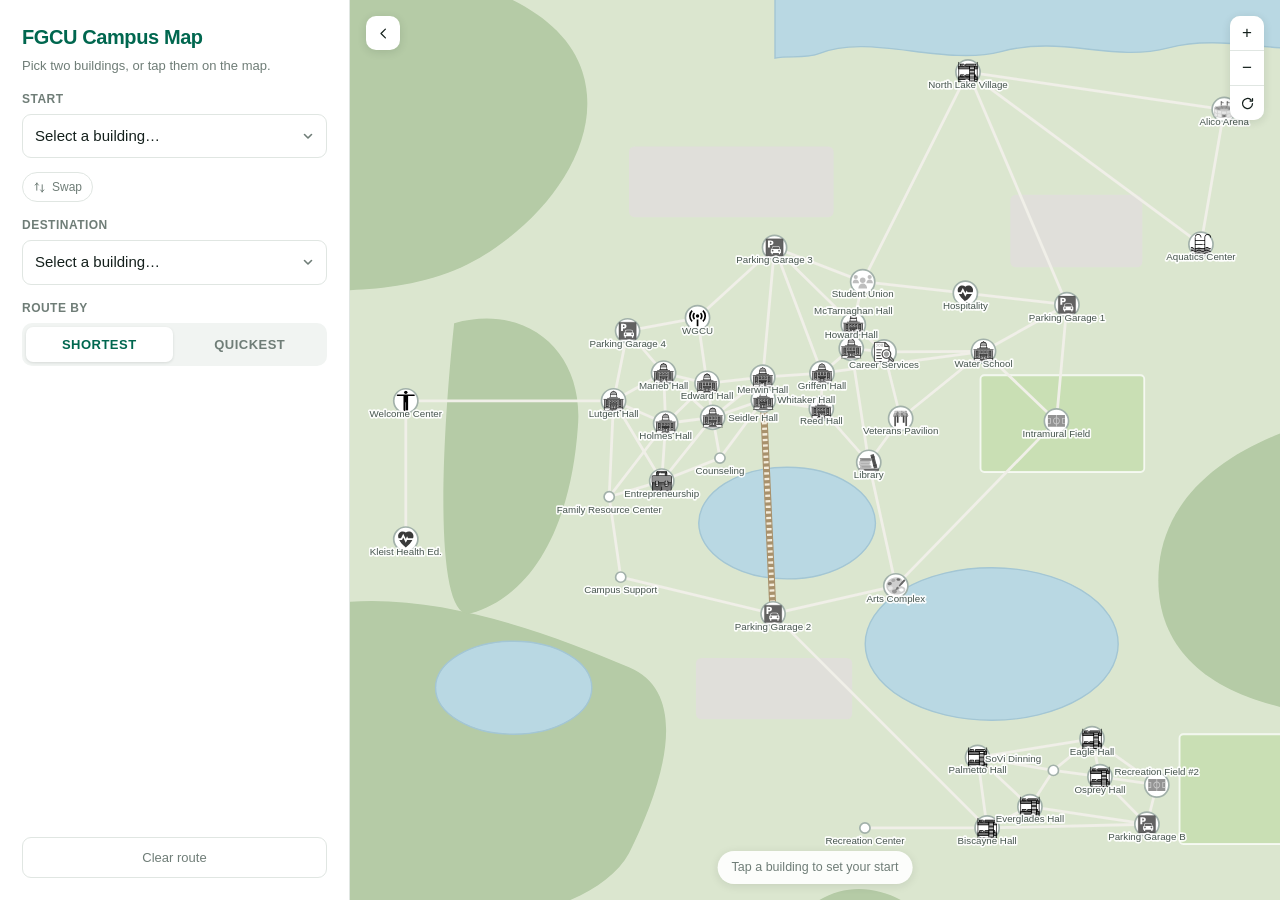
==== web/index.html @ 8bae6894 "entrepreneurship icon added" ====
<!doctype html>
<html lang="en">
  <head>
    <meta charset="utf-8" />
    <meta name="viewport" content="width=device-width, initial-scale=1" />
    <title>FGCU Campus Map</title>
    <meta name="description" content="Find the shortest or quickest walking route between buildings on the FGCU campus." />
    <link rel="stylesheet" href="styles.css" />
  </head>
  <body>
    <div class="app">
      <aside class="panel" id="panel">
        <header class="panel__head">
          <h1>FGCU Campus Map</h1>
          <p>Pick two buildings, or tap them on the map.</p>
        </header>

        <div class="field">
          <label for="start">Start</label>
          <select id="start"></select>
        </div>

        <button type="button" id="swap" class="swap" title="Swap start and destination">
          <svg viewBox="0 0 24 24" aria-hidden="true"><path d="M7 4v13M7 4 4 7.5M7 4l3 3.5M17 20V7m0 13 3-3.5M17 20l-3-3.5"/></svg>
          Swap
        </button>

        <div class="field">
          <label for="end">Destination</label>
          <select id="end"></select>
        </div>

        <div class="field">
          <span class="field__label">Route by</span>
          <div class="segmented" role="radiogroup" aria-label="Route preference">
            <label><input type="radio" name="mode" value="shortest" checked /><span>Shortest</span></label>
            <label><input type="radio" name="mode" value="quickest" /><span>Quickest</span></label>
          </div>
        </div>

        <div id="summary" class="summary" aria-live="polite"></div>

        <ol id="steps" class="steps"></ol>

        <footer class="panel__foot">
          <button type="button" id="clear" class="ghost">Clear route</button>
        </footer>
      </aside>

      <main class="map">
        <svg id="map" role="img" aria-label="Map of FGCU campus buildings and walkways">
          <defs>
            <!-- id is icon-<building id>: drawBuildings picks it up by name. -->
            <symbol id="icon-Entrepreneurship" viewBox="0 0 512 512">
              <path style="fill:#99774F;" d="M493.137,256v204.8c0,23.812-19.304,43.116-43.116,43.116H299.116c-23.812,0-43.116-19.304-43.116-43.116c0,23.812-19.304,43.116-43.116,43.116H61.979c-23.812,0-43.116-19.304-43.116-43.116V256c0-23.812,19.304-43.116,43.116-43.116h150.905C236.696,212.884,256,232.188,256,256c0-23.812,19.304-43.116,43.116-43.116h150.905C473.833,212.884,493.137,232.188,493.137,256z"/>
              <path style="fill:#7F5D3B;" d="M256,256v204.8c0,23.812-19.304,43.116-43.116,43.116H61.979c-23.812,0-43.116-19.304-43.116-43.116V256c0-23.812,19.304-43.116,43.116-43.116h150.905C236.696,212.884,256,232.188,256,256z"/>
              <path style="fill:#6B4C2F;" d="M493.137,342.232H18.863v-64.674h474.274V342.232z"/>
              <path style="fill:#7F5D3B;" d="M493.137,342.232H256v-64.674h237.137V342.232z"/>
              <path style="fill:#7F5D3B;" d="M169.768,8.084v129.347h-43.116V51.2C126.653,27.388,145.957,8.084,169.768,8.084z M342.232,8.084v129.347h43.116V51.2C385.347,27.388,366.043,8.084,342.232,8.084z"/>
              <path style="fill:#99774F;" d="M385.347,51.2H126.653c0-23.812,19.304-43.116,43.116-43.116h172.463C366.043,8.084,385.347,27.388,385.347,51.2z"/>
              <path style="fill:#B28D5B;" d="M482.358,299.116H29.642c-11.906,0-21.558-9.651-21.558-21.558V158.989c0-23.812,19.304-43.116,43.116-43.116h409.6c23.812,0,43.116,19.304,43.116,43.116v118.568C503.916,289.464,494.264,299.116,482.358,299.116z"/>
              <path style="fill:#CEA05D;" d="M175.158,266.779v107.789c0,11.906-9.651,21.558-21.558,21.558h-32.337c-11.906,0-21.558-9.651-21.558-21.558V266.779c0-5.953,4.826-10.779,10.779-10.779h53.895C170.332,256,175.158,260.826,175.158,266.779z M401.516,256h-53.895c-5.953,0-10.779,4.826-10.779,10.779v107.789c0,11.906,9.651,21.558,21.558,21.558h32.337c11.906,0,21.558-9.651,21.558-21.558V266.779C412.295,260.826,407.469,256,401.516,256z"/>
              <path style="fill:#F4C064;" d="M99.705,342.232h75.453v32.337c0,11.906-9.651,21.558-21.558,21.558h-32.337c-11.906,0-21.558-9.651-21.558-21.558V342.232z M336.842,342.232v32.337c0,11.906,9.651,21.558,21.558,21.558h32.337c11.906,0,21.558-9.651,21.558-21.558v-32.337H336.842z"/>
              <path style="fill:#FFE77C;" d="M137.432,342.232h37.726v32.337c0,11.906-9.651,21.558-21.558,21.558h-16.168V342.232z M374.568,342.232v53.895h16.168c11.906,0,21.558-9.651,21.558-21.558v-32.337H374.568z"/>
              <path d="M317.979,299.116c0,4.466-3.62,8.084-8.084,8.084H183.242v67.368c0,16.344-13.297,29.642-29.642,29.642h-32.337c-16.345,0-29.642-13.298-29.642-29.642V266.779c0-10.401,8.463-18.863,18.863-18.863h5.389c4.465,0,8.084,3.618,8.084,8.084s-3.62,8.084-8.084,8.084h-5.389c-1.485,0-2.695,1.208-2.695,2.695v67.368h40.421c4.465,0,8.084,3.618,8.084,8.084s-3.62,8.084-8.084,8.084h-40.421v24.253c0,7.43,6.044,13.474,13.474,13.474H153.6c7.43,0,13.474-6.044,13.474-13.474V266.779c0-1.486-1.209-2.695-2.695-2.695h-5.389c-4.465,0-8.084-3.618-8.084-8.084s3.62-8.084,8.084-8.084h5.389c10.401,0,18.863,8.463,18.863,18.863v24.253h126.653C314.359,291.032,317.979,294.65,317.979,299.116z M512,158.989v118.568c0,9.185-4.199,17.407-10.779,22.849V460.8c0,28.231-22.969,51.2-51.2,51.2H299.116c-18.081,0-34.003-9.422-43.116-23.612C246.887,502.578,230.965,512,212.884,512H61.979c-28.231,0-51.2-22.969-51.2-51.2V300.407C4.199,294.965,0,286.743,0,277.558V158.989c0-28.231,22.969-51.2,51.2-51.2h67.368V51.2c0-28.231,22.969-51.2,51.2-51.2h172.463c28.231,0,51.2,22.969,51.2,51.2v56.589H460.8C489.031,107.789,512,130.758,512,158.989z M135.679,43.116h66.426c4.465,0,8.084,3.618,8.084,8.084s-3.62,8.084-8.084,8.084h-24.253v48.505h156.295V59.284h-99.705c-4.465,0-8.084-3.618-8.084-8.084s3.62-8.084,8.084-8.084h141.879c-3.658-15.432-17.555-26.947-34.09-26.947H169.768C153.234,16.168,139.337,27.684,135.679,43.116z M350.316,59.284v48.505h26.947V59.284H350.316z M134.737,107.789h26.947V59.284h-26.947V107.789z M495.832,158.989c0-19.317-15.716-35.032-35.032-35.032H51.2c-19.316,0-35.032,15.715-35.032,35.032v118.568c0,7.43,6.044,13.474,13.474,13.474h43.116c4.465,0,8.084,3.618,8.084,8.084s-3.62,8.084-8.084,8.084H29.642c-0.908,0-1.808-0.041-2.695-0.121V460.8c0,19.317,15.716,35.032,35.032,35.032h150.905c19.316,0,35.032-15.715,35.032-35.032v-53.895c0-4.466,3.62-8.084,8.084-8.084c4.465,0,8.084,3.618,8.084,8.084V460.8c0,19.317,15.716,35.032,35.032,35.032h150.905c19.316,0,35.032-15.715,35.032-35.032V307.079c-0.887,0.08-1.787,0.121-2.695,0.121h-61.979v67.368c0,16.344-13.297,29.642-29.642,29.642H358.4c-16.345,0-29.642-13.298-29.642-29.642V266.779c0-10.401,8.463-18.863,18.863-18.863h5.389c4.465,0,8.084,3.618,8.084,8.084s-3.62,8.084-8.084,8.084h-5.389c-1.485,0-2.695,1.208-2.695,2.695v67.368h40.421c4.465,0,8.084,3.618,8.084,8.084s-3.62,8.084-8.084,8.084h-40.421v24.253c0,7.43,6.044,13.474,13.474,13.474h32.337c7.43,0,13.474-6.044,13.474-13.474V266.779c0-1.486-1.209-2.695-2.695-2.695h-5.389c-4.465,0-8.084-3.618-8.084-8.084s3.62-8.084,8.084-8.084h5.389c10.401,0,18.863,8.463,18.863,18.863v24.253h61.979c7.43,0,13.474-6.044,13.474-13.474V158.989z"/>
            </symbol>

            <symbol id="icon-Arts_Complex" viewBox="0 0 64 64">
              <path d="M49.6 23.6C58.4 8.5 40.3-1.3 17.3 9.2C3.2 15.7-6.6 35.7 13 52.9c13.9 12.2 49 5.3 49-8.7c0-15.5-21.7-4.8-12.4-20.6m4.9 24.6c-2.8 2.4-7.2 2.4-10 0s-2.8-4.5 0-6.9c2.8-2.4 7.2-2.4 10 0s2.7 4.5 0 6.9" fill="#f6c799"/>
              <path d="M33.2 45.1c-3.1-2.4-8-2.4-11.1 0c-3.1 2.4-3.1 6.2 0 8.6s8 2.4 11.1 0c3-2.4 3-6.3 0-8.6" fill="#2caece"/>
              <path d="M19.6 33.6c-3.4-1.6-8-.6-10.4 2.3c-2.4 2.9-1.6 6.5 1.8 8.1c3.4 1.6 8 .6 10.4-2.3c2.4-2.9 1.6-6.5-1.8-8.1" fill="#fdf516"/>
              <path d="M17 20.6c-2.9-1.6-7.2-.9-9.4 1.6c-2.3 2.5-1.7 5.8 1.2 7.3c2.9 1.6 7.2.9 9.4-1.6s1.7-5.7-1.2-7.3" fill="#f55"/>
              <path d="M28.4 10.8c-2.8-1.6-6.9-1-9.1 1.4s-1.8 5.5 1.1 7.1c2.8 1.6 6.9 1 9.1-1.4s1.7-5.6-1.1-7.1" fill="#83bf4f"/>
              <path d="M44.7 9.7c-2.2-1.8-5.9-2.2-8.5-1c-2.5 1.2-2.8 3.7-.6 5.5c2.2 1.8 5.9 2.2 8.5 1c2.5-1.3 2.7-3.7.6-5.5" fill="#9156b7"/>
              <path d="M40 42.1c-1.9 2.1-11.5 4-11.5 4s3.8-3.5 5.5-9.2c.8-2.7 4.7-2.7 6.4-1.2c1.7 1.4 1.5 4.3-.4 6.4" fill="#947151"/>
              <path d="M58.7 12.3c1-.1 2.9 1.6 3 2.5C62 19.1 44 34.5 44 34.5L41 32s13.3-19.4 17.7-19.7" fill="#666"/>
              <path fill="#ccc" d="M38.4 34.9l3 2.5l2.6-2.9l-3-2.5z"/>
            </symbol>

            <symbol id="icon-Veterans_Pavilion" viewBox="0 0 1024 1024">
              <path d="M746.666667 362.666667h85.333333v533.333333h-85.333333zM192 362.666667h85.333333v533.333333H192z" fill="#007347"/>
              <path d="M320 192h85.333333v533.333333h-85.333333zM618.666667 192h85.333333v533.333333h-85.333333z" fill="#015335"/>
              <path d="M384 362.666667c0 36.266667 27.733333 64 64 64s64-27.733333 64-64h-128zM640 362.666667c0 36.266667 27.733333 64 64 64s64-27.733333 64-64h-128zM128 362.666667c0 36.266667 27.733333 64 64 64s64-27.733333 64-64H128z" fill="#039BE5"/>
              <path d="M405.333333 213.333333l-21.333333 149.333334h128v-149.333334zM618.666667 213.333333l21.333333 149.333334h128l-42.666667-149.333334zM192 213.333333l-64 149.333334h128l42.666667-149.333334z" fill="#4FC3F7"/>
              <path d="M512 213.333333v149.333334h128l-21.333333-149.333334zM725.333333 213.333333l42.666667 149.333334h128l-64-149.333334zM298.666667 213.333333l-42.666667 149.333334h128l21.333333-149.333334z" fill="#2196F3"/>
              <path d="M512 362.666667c0 36.266667 27.733333 64 64 64s64-27.733333 64-64h-128zM768 362.666667c0 36.266667 27.733333 64 64 64s64-27.733333 64-64h-128zM256 362.666667c0 36.266667 27.733333 64 64 64s64-27.733333 64-64h-128z" fill="#1976D2"/>
              <path d="M298.666667 128h-64c-23.466667 0-42.666667 19.2-42.666667 42.666667v42.666666h106.666667V128zM405.333333 128h106.666667v85.333333h-106.666667zM618.666667 128h106.666666v85.333333h-106.666666z" fill="#81D4FA"/>
              <path d="M298.666667 128h106.666666v85.333333h-106.666666zM512 128h106.666667v85.333333h-106.666667zM789.333333 128h-64v85.333333h106.666667V170.666667c0-23.466667-19.2-42.666667-42.666667-42.666667z" fill="#64B5F6"/>
            </symbol>

            <symbol id="icon-WGCU" viewBox="0 0 24 24" fill="#000000">
              <path d="M4.929 2.929l1.414 1.414A7.975 7.975 0 0 0 4 10c0 2.21.895 4.21 2.343 5.657L4.93 17.07A9.969 9.969 0 0 1 2 10a9.969 9.969 0 0 1 2.929-7.071zm14.142 0A9.969 9.969 0 0 1 22 10a9.969 9.969 0 0 1-2.929 7.071l-1.414-1.414A7.975 7.975 0 0 0 20 10c0-2.21-.895-4.21-2.343-5.657L19.07 2.93zM7.757 5.757l1.415 1.415A3.987 3.987 0 0 0 8 10c0 1.105.448 2.105 1.172 2.828l-1.415 1.415A5.981 5.981 0 0 1 6 10c0-1.657.672-3.157 1.757-4.243zm8.486 0A5.981 5.981 0 0 1 18 10a5.981 5.981 0 0 1-1.757 4.243l-1.415-1.415A3.987 3.987 0 0 0 16 10a3.987 3.987 0 0 0-1.172-2.828l1.415-1.415zM12 12a2 2 0 1 1 0-4 2 2 0 0 1 0 4zm-1 2h2v8h-2v-8z"/>
            </symbol>

            <symbol id="icon-Career_Services" viewBox="0 0 392.598 392.598">
              <path style="fill:#FFFFFF;" d="M150.073,238.158c0-51.459,41.891-93.285,93.285-93.285c13.964,0,27.216,3.168,39.111,8.727v-49.455h-71.305c-2.844,0-5.624-1.164-7.758-3.168c-2.004-2.004-3.168-4.784-3.168-7.758V21.786H32.739c-6.012,0-10.925,4.848-10.925,10.925v327.111c0,6.012,4.848,10.925,10.925,10.925h238.933c6.012,0,10.925-4.848,10.925-10.925v-37.107c-11.895,5.56-25.083,8.727-39.111,8.727C191.964,331.442,150.073,289.552,150.073,238.158z"/>
              <polygon style="fill:#FFC10D;" points="222.089,37.236 222.089,82.295 267.147,82.295 "/>
              <path style="fill:#FFFFFF;" d="M243.422,166.594c-39.434,0-71.499,32.065-71.499,71.499s32.129,71.434,71.499,71.434s71.499-32.065,71.499-71.499S282.857,166.594,243.422,166.594z"/>
              <path style="fill:#56ACE0;" d="M243.422,287.806c-27.41,0-49.713-22.238-49.713-49.713s22.238-49.713,49.713-49.713s49.713,22.238,49.713,49.713C293.135,265.503,270.768,287.806,243.422,287.806z"/>
              <path style="fill:#194F82;" d="M57.822,166.723h90.505c6.012,0,10.925-4.848,10.925-10.925c0-6.012-4.848-10.925-10.925-10.925H57.822c-6.012,0-10.925,4.848-10.925,10.925C46.897,161.81,51.81,166.723,57.822,166.723z"/>
              <path style="fill:#194F82;" d="M57.822,222.836h66.715c6.012,0,10.925-4.848,10.925-10.925c0-6.012-4.848-10.925-10.925-10.925H57.822c-6.012,0-10.925,4.848-10.925,10.925S51.81,222.836,57.822,222.836z"/>
              <path style="fill:#194F82;" d="M57.822,278.95h66.715c6.012,0,10.925-4.849,10.925-10.925s-4.848-10.925-10.925-10.925H57.822c-6.012,0-10.925,4.849-10.925,10.925S51.81,278.95,57.822,278.95z"/>
              <path style="fill:#194F82;" d="M148.327,313.277H57.822c-6.012,0-10.925,4.848-10.925,10.925c0,6.012,4.848,10.925,10.925,10.925h90.505c6.012,0,10.925-4.848,10.925-10.925C159.188,318.125,154.339,313.277,148.327,313.277z"/>
              <path style="fill:#FFC10D;" d="M46.444,53.333h14.675v26.505c0,7.434-4.073,8.275-5.624,8.275c-3.232,0-6.335-1.875-9.374-5.495l-5.689,9.051c4.396,5.236,9.632,7.887,15.515,7.887c4.784,0,16.291-1.939,16.291-20.17V42.537H46.444V53.333z"/>
              <path style="fill:#FFC10D;" d="M171.859,69.624c0.84-0.453,7.24-2.78,7.24-12.218c0-14.998-14.158-14.998-17.455-14.998H142.38v56.501h21.657c6.788,0,17.39-1.939,17.842-15.709C182.202,73.568,174.962,70.4,171.859,69.624z M153.499,53.139h5.301c3.232,0,5.56,0.388,6.982,1.228c1.422,0.776,2.069,2.457,2.069,4.913c0,2.457-0.776,4.202-2.263,4.848c-1.487,0.776-3.814,1.164-6.788,1.164h-5.236V53.075h-0.065V53.139z M168.174,87.014c-1.552,0.905-3.943,1.293-7.111,1.293h-7.564V75.313h6.465c3.685,0,6.335,0.388,8.016,1.228c1.681,0.84,2.457,2.521,2.457,5.172C170.566,84.364,169.725,86.044,168.174,87.014z"/>
              <path style="fill:#FFC10D;" d="M107.147,41.18c-17.261,0-25.988,15.709-25.988,29.22c0,11.055,6.853,29.22,25.988,29.22c17.261,0,25.988-15.709,25.988-29.22C133.071,59.345,126.218,41.18,107.147,41.18z M121.822,70.4c0,8.727-5.624,18.166-14.675,18.166c-7.564,0-14.675-7.564-14.675-18.166h0.065c0-8.727,5.624-18.166,14.675-18.166C114.776,52.17,121.822,59.733,121.822,70.4L121.822,70.4z"/>
              <path style="fill:#FFC10D;" d="M312.659,300.671c-0.065,0-0.129,0-0.259,0c-2.521,2.78-5.172,5.495-8.145,7.952v7.758l51.911,51.911c3.168,3.168,8.792,3.168,11.96,0c3.297-3.297,3.297-8.663,0-11.96L312.659,300.671z"/>
              <path style="fill:#194F82;" d="M383.705,340.816l-58.311-58.44c7.176-13.188,11.442-28.186,11.442-44.283c0-28.121-12.606-53.398-32.388-70.465V93.156c0-2.844-1.164-5.624-3.168-7.758l-82.36-82.23C216.917,1.164,214.137,0,211.164,0H32.739C14.703,0,0.028,14.675,0.028,32.711v327.111c0,18.101,14.675,32.776,32.711,32.776h238.933c18.036,0,32.711-14.675,32.711-32.711v-12.671l36.461,36.461c12.283,12.671,32.517,10.99,42.796,0C395.535,371.846,395.535,352.646,383.705,340.816z M368.319,368.291c-3.232,3.168-8.792,3.168-11.96,0l-51.911-51.911v-7.758c2.844-2.457,5.56-5.172,8.145-7.952c0.065,0,0.129,0,0.259,0l55.661,55.661C371.551,359.564,371.551,364.929,368.319,368.291z M314.921,238.158c0,39.434-32.065,71.499-71.499,71.499s-71.499-32.065-71.499-71.499s32.129-71.499,71.499-71.499C282.857,166.594,314.921,198.659,314.921,238.158z M222.089,37.236l45.059,45.059h-45.059L222.089,37.236L222.089,37.236z M282.533,359.822c0,6.012-4.848,10.925-10.925,10.925H32.739c-6.012,0-10.925-4.848-10.925-10.925V32.711c0-6.012,4.848-10.925,10.925-10.925h167.499v71.305c0,2.844,1.164,5.624,3.168,7.758c2.004,2.004,4.784,3.168,7.758,3.168h71.305v49.455c-11.895-5.56-25.083-8.727-39.111-8.727c-51.459,0-93.285,41.891-93.285,93.285c0,51.459,41.891,93.285,93.285,93.285c13.964,0,27.216-3.168,39.111-8.727v37.236H282.533z"/>
            </symbol>

            <symbol id="icon-Welcome_Center" viewBox="0 0 256 256" fill="#000000">
              <circle cx="128" cy="22.3" r="21.1"/>
              <path d="M232.4,48.7H128H23.6c-5.1,0-9.3,4.1-9.3,9.3s4.1,9.3,9.3,9.3h75.3v7.9h0v71.4v95.2c0,7.3,5.9,13.2,13.2,13.2s13.2-5.9,13.2-13.2v-92.5c0-1.5,1.2-2.6,2.6-2.6s2.6,1.2,2.6,2.6v92.5c0,7.3,5.9,13.2,13.2,13.2s13.2-5.9,13.2-13.2v-95.2h0V69.8h0v-2.6h75.3c5.1,0,9.3-4.1,9.3-9.3S237.5,48.7,232.4,48.7z"/>
            </symbol>

            <symbol id="icon-Student_Union" viewBox="0 0 512 512">
              <circle style="fill:#f3bc33;" cx="256" cy="220.68" r="69.104"/>
              <path style="fill:#f3bc33;" d="M365.408,423.912c-1.2-66.016-49.68-119.136-109.408-119.136s-108.224,53.136-109.408,119.136H365.408z"/>
              <circle style="fill:#f3bc33;" cx="82.192" cy="140.008" r="51.92"/>
              <path style="fill:#f3bc33;" d="M164.4,292.696c-0.896-49.584-37.312-89.504-82.208-89.504S0.896,243.112,0,292.696H164.4z"/>
              <circle style="fill:#f3bc33;" cx="429.792" cy="140.008" r="51.92"/>
              <path style="fill:#f3bc33;" d="M512,292.696c-0.896-49.584-37.312-89.504-82.208-89.504s-81.296,39.92-82.208,89.504H512z"/>
            </symbol>

            <symbol id="icon-dorm" viewBox="0 0 512 512" fill="#000000" data-for="Palmetto_Hall Eagle_Hall Osprey_Hall Everglades_Hall Biscayne_Hall North_Lake_Village">
              <g transform="translate(1 1)">
                <polygon style="fill:#3276c3;" points="24.6,442.733 297.667,442.733 297.667,374.467 24.6,374.467 "/>
                <polygon style="fill:#3276c3;" points="417.133,442.733 485.4,442.733 485.4,374.467 417.133,374.467 "/>
                <path style="fill:#3276c3;" d="M297.667,323.267h-81.92c-11.093,0-20.48,9.387-20.48,20.48v10.24c0,11.093,9.387,20.48,20.48,20.48h81.92V323.267z"/>
                <path style="fill:#3276c3;" d="M430.787,323.267h-13.653v51.2h13.653c11.093,0,20.48-9.387,20.48-20.48v-10.24C451.267,332.653,441.88,323.267,430.787,323.267"/>
                <polygon style="fill:#3276c3;" points="24.6,178.2 297.667,178.2 297.667,109.933 24.6,109.933 "/>
                <polygon style="fill:#3276c3;" points="417.133,178.2 485.4,178.2 485.4,109.933 417.133,109.933 "/>
                <path style="fill:#fafaf9;" d="M140.653,109.933h-61.44c-11.093,0-20.48-9.387-20.48-20.48v-10.24c0-11.093,9.387-20.48,20.48-20.48h61.44c11.093,0,20.48,9.387,20.48,20.48v10.24C161.133,100.547,151.747,109.933,140.653,109.933"/>
                <path style="fill:#3276c3;" d="M115.053,109.933h-35.84c-11.093,0-20.48-9.387-20.48-20.48v-10.24c0-11.093,9.387-20.48,20.48-20.48h35.84c11.093,0,20.48,9.387,20.48,20.48v10.24C135.533,100.547,126.147,109.933,115.053,109.933"/>
                <path style="fill:#fafaf9;" d="M140.653,374.467h-61.44c-11.093,0-20.48-9.387-20.48-20.48v-10.24c0-11.093,9.387-20.48,20.48-20.48h61.44c11.093,0,20.48,9.387,20.48,20.48v10.24C161.133,365.08,151.747,374.467,140.653,374.467"/>
                <path style="fill:#3276c3;" d="M115.053,374.467h-35.84c-11.093,0-20.48-9.387-20.48-20.48v-10.24c0-11.093,9.387-20.48,20.48-20.48h35.84c11.093,0,20.48,9.387,20.48,20.48v10.24C135.533,365.08,126.147,374.467,115.053,374.467"/>
                <path style="fill:#fafaf9;" d="M430.787,109.933h-215.04c-11.093,0-20.48-9.387-20.48-20.48v-10.24c0-11.093,9.387-20.48,20.48-20.48h215.04c11.093,0,20.48,9.387,20.48,20.48v10.24C451.267,100.547,441.88,109.933,430.787,109.933"/>
                <path style="fill:#3276c3;" d="M405.187,109.933h-189.44c-11.093,0-20.48-9.387-20.48-20.48v-10.24c0-11.093,9.387-20.48,20.48-20.48h189.44c11.093,0,20.48,9.387,20.48,20.48v10.24C425.667,100.547,416.28,109.933,405.187,109.933"/>
                <path d="M140.653,118.467h-61.44c-16.213,0-29.013-12.8-29.013-29.013v-10.24C50.2,63,63,50.2,79.213,50.2h61.44c16.213,0,29.013,12.8,29.013,29.013v10.24C169.667,105.667,156.867,118.467,140.653,118.467z M79.213,67.267c-6.827,0-11.947,5.12-11.947,11.947v10.24c0,6.827,5.12,11.947,11.947,11.947h61.44c6.827,0,11.947-5.12,11.947-11.947v-10.24c0-6.827-5.12-11.947-11.947-11.947H79.213z"/>
                <path d="M430.787,118.467h-215.04c-16.213,0-29.013-12.8-29.013-29.013v-10.24c0-16.213,12.8-29.013,29.013-29.013h215.04C447,50.2,459.8,63,459.8,79.213v10.24C459.8,105.667,447,118.467,430.787,118.467z M215.747,67.267c-6.827,0-11.947,5.12-11.947,11.947v10.24c0,6.827,5.12,11.947,11.947,11.947h215.04c6.827,0,11.947-5.12,11.947-11.947v-10.24c0-6.827-5.12-11.947-11.947-11.947H215.747z"/>
                <path d="M502.467,511H7.533C2.413,511-1,507.587-1,502.467c0-5.12,3.413-8.533,8.533-8.533h494.933c5.12,0,8.533,3.413,8.533,8.533C511,507.587,507.587,511,502.467,511z"/>
                <path d="M24.6,511c-5.12,0-8.533-3.413-8.533-8.533V7.533C16.067,2.413,19.48-1,24.6-1s8.533,3.413,8.533,8.533v494.933C33.133,507.587,29.72,511,24.6,511z"/>
                <path d="M485.4,511c-5.12,0-8.533-3.413-8.533-8.533V7.533c0-5.12,3.413-8.533,8.533-8.533s8.533,3.413,8.533,8.533v494.933C493.933,507.587,490.52,511,485.4,511z"/>
                <path d="M140.653,383h-61.44C63,383,50.2,370.2,50.2,353.987v-10.24c0-16.213,12.8-29.013,29.013-29.013h61.44c16.213,0,29.013,12.8,29.013,29.013v10.24C169.667,370.2,156.867,383,140.653,383z M79.213,331.8c-6.827,0-11.947,5.12-11.947,11.947v10.24c0,6.827,5.12,11.947,11.947,11.947h61.44c6.827,0,11.947-5.12,11.947-11.947v-10.24c0-6.827-5.12-11.947-11.947-11.947L79.213,331.8L79.213,331.8z"/>
                <path d="M417.133,511H297.667c-5.12,0-8.533-3.413-8.533-8.533V109.933c0-5.12,3.413-8.533,8.533-8.533h119.467c5.12,0,8.533,3.413,8.533,8.533v392.533C425.667,507.587,422.253,511,417.133,511z M306.2,493.933h102.4V118.467H306.2V493.933z"/>
                <path d="M297.667,186.733H24.6c-5.12,0-8.533-3.413-8.533-8.533v-68.267c0-5.12,3.413-8.533,8.533-8.533h273.067c5.12,0,8.533,3.413,8.533,8.533V178.2C306.2,183.32,302.787,186.733,297.667,186.733z M33.133,169.667h256v-51.2h-256V169.667z"/>
                <path d="M485.4,186.733h-68.267c-5.12,0-8.533-3.413-8.533-8.533v-68.267c0-5.12,3.413-8.533,8.533-8.533H485.4c5.12,0,8.533,3.413,8.533,8.533V178.2C493.933,183.32,490.52,186.733,485.4,186.733z M425.667,169.667h51.2v-51.2h-51.2V169.667z"/>
                <path d="M297.667,383h-81.92c-16.213,0-29.013-12.8-29.013-29.013v-10.24c0-16.213,12.8-29.013,29.013-29.013h81.92c5.12,0,8.533,3.413,8.533,8.533v51.2C306.2,379.587,302.787,383,297.667,383z M215.747,331.8c-6.827,0-11.947,5.12-11.947,11.947v10.24c0,6.827,5.12,11.947,11.947,11.947h73.387V331.8L215.747,331.8L215.747,331.8z"/>
                <path d="M430.787,383h-13.653c-5.12,0-8.533-3.413-8.533-8.533v-51.2c0-5.12,3.413-8.533,8.533-8.533h13.653c16.213,0,29.013,12.8,29.013,29.013v10.24C459.8,370.2,447,383,430.787,383z M425.667,365.933h5.12c6.827,0,11.947-5.12,11.947-11.947v-10.24c0-6.827-5.12-11.947-11.947-11.947h-5.12V365.933z"/>
                <path d="M297.667,451.267H24.6c-5.12,0-8.533-3.413-8.533-8.533v-68.267c0-5.12,3.413-8.533,8.533-8.533h273.067c5.12,0,8.533,3.413,8.533,8.533v68.267C306.2,447.853,302.787,451.267,297.667,451.267z M33.133,434.2h256V383h-256V434.2z"/>
                <path d="M485.4,451.267h-68.267c-5.12,0-8.533-3.413-8.533-8.533v-68.267c0-5.12,3.413-8.533,8.533-8.533H485.4c5.12,0,8.533,3.413,8.533,8.533v68.267C493.933,447.853,490.52,451.267,485.4,451.267z M425.667,434.2h51.2V383h-51.2V434.2z"/>
                <path d="M417.133,161.133H297.667c-5.12,0-8.533-3.413-8.533-8.533c0-5.12,3.413-8.533,8.533-8.533h119.467c5.12,0,8.533,3.413,8.533,8.533C425.667,157.72,422.253,161.133,417.133,161.133z"/>
                <path d="M417.133,195.267H297.667c-5.12,0-8.533-3.413-8.533-8.533c0-5.12,3.413-8.533,8.533-8.533h119.467c5.12,0,8.533,3.413,8.533,8.533C425.667,191.853,422.253,195.267,417.133,195.267z"/>
                <path d="M417.133,229.4H297.667c-5.12,0-8.533-3.413-8.533-8.533c0-5.12,3.413-8.533,8.533-8.533h119.467c5.12,0,8.533,3.413,8.533,8.533C425.667,225.987,422.253,229.4,417.133,229.4z"/>
                <path d="M417.133,263.533H297.667c-5.12,0-8.533-3.413-8.533-8.533s3.413-8.533,8.533-8.533h119.467c5.12,0,8.533,3.413,8.533,8.533S422.253,263.533,417.133,263.533z"/>
                <path d="M417.133,297.667H297.667c-5.12,0-8.533-3.413-8.533-8.533c0-5.12,3.413-8.533,8.533-8.533h119.467c5.12,0,8.533,3.413,8.533,8.533C425.667,294.253,422.253,297.667,417.133,297.667z"/>
                <path d="M417.133,331.8H297.667c-5.12,0-8.533-3.413-8.533-8.533c0-5.12,3.413-8.533,8.533-8.533h119.467c5.12,0,8.533,3.413,8.533,8.533C425.667,328.387,422.253,331.8,417.133,331.8z"/>
                <path d="M417.133,365.933H297.667c-5.12,0-8.533-3.413-8.533-8.533s3.413-8.533,8.533-8.533h119.467c5.12,0,8.533,3.413,8.533,8.533S422.253,365.933,417.133,365.933z"/>
                <path d="M417.133,400.067H297.667c-5.12,0-8.533-3.413-8.533-8.533s3.413-8.533,8.533-8.533h119.467c5.12,0,8.533,3.413,8.533,8.533S422.253,400.067,417.133,400.067z"/>
                <path d="M417.133,434.2H297.667c-5.12,0-8.533-3.413-8.533-8.533s3.413-8.533,8.533-8.533h119.467c5.12,0,8.533,3.413,8.533,8.533S422.253,434.2,417.133,434.2z"/>
                <path d="M417.133,468.333H297.667c-5.12,0-8.533-3.413-8.533-8.533s3.413-8.533,8.533-8.533h119.467c5.12,0,8.533,3.413,8.533,8.533S422.253,468.333,417.133,468.333z"/>
              </g>
            </symbol>

            <symbol id="icon-Alico_Arena" viewBox="0 0 511.982 511.982">
              <path style="fill:#3880CE;" d="M234.648,95.999H213.32c-5.891,0-10.672-4.781-10.672-10.671s4.781-10.672,10.672-10.672h21.328c5.89,0,10.671,4.781,10.671,10.672S240.538,95.999,234.648,95.999z"/>
              <path style="fill:#3880CE;" d="M383.971,95.999h-21.328c-5.891,0-10.655-4.781-10.655-10.671s4.765-10.672,10.655-10.672h21.328c5.891,0,10.672,4.781,10.672,10.672S389.862,95.999,383.971,95.999z"/>
              <path style="fill:#5D9CEC;" d="M213.32,85.328h-31.999c-5.891,0-10.672-4.781-10.672-10.672c0-5.89,4.781-10.656,10.672-10.656h31.999c5.891,0,10.672,4.766,10.672,10.656C223.992,80.547,219.211,85.328,213.32,85.328z"/>
              <path style="fill:#5D9CEC;" d="M362.643,85.328h-31.998c-5.891,0-10.656-4.781-10.656-10.672c0-5.89,4.766-10.656,10.656-10.656h31.998c5.891,0,10.672,4.766,10.672,10.656C373.315,80.547,368.534,85.328,362.643,85.328z"/>
              <path style="fill:#E6E9ED;" d="M255.991,159.998c-135.496,0-245.337,28.64-245.337,63.998V394.64c0,35.342,109.841,63.998,245.337,63.998c135.48,0,245.32-28.656,245.32-63.998V223.996C501.311,188.637,391.471,159.998,255.991,159.998z"/>
              <path style="fill:#AC92EB;" d="M501.311,223.996c0,35.343-109.84,63.99-245.32,63.99c-135.496,0-245.337-28.647-245.337-63.99c0-35.358,109.841-63.998,245.337-63.998C391.471,159.998,501.311,188.637,501.311,223.996z"/>
              <path style="fill:#967ADC;" d="M287.973,256.964c-1.64,0-3.296-0.375-4.858-1.172c-5.234-2.688-7.312-9.109-4.625-14.359l42.671-83.294c2.672-5.234,9.109-7.312,14.344-4.625c5.249,2.688,7.327,9.109,4.64,14.359l-42.671,83.294C295.583,254.854,291.848,256.964,287.973,256.964z"/>
              <path style="fill:#967ADC;" d="M223.992,256.964c-3.875,0-7.609-2.109-9.5-5.797l-42.671-83.294c-2.688-5.25-0.609-11.671,4.641-14.359c5.234-2.688,11.672-0.609,14.344,4.625l42.671,83.294c2.687,5.25,0.609,11.672-4.625,14.359C227.289,256.589,225.633,256.964,223.992,256.964z"/>
              <path style="fill:#967ADC;" d="M351.988,268.011c-3.734,0-7.359-1.969-9.312-5.453c-2.875-5.141-1.047-11.641,4.094-14.516l116.591-65.326c5.141-2.875,11.64-1.047,14.515,4.094s1.047,11.64-4.094,14.531l-116.592,65.31C355.55,267.573,353.754,268.011,351.988,268.011z"/>
              <path style="fill:#967ADC;" d="M159.978,268.011c-1.766,0-3.562-0.438-5.203-1.359L38.184,201.34c-5.14-2.891-6.968-9.39-4.094-14.531c2.875-5.141,9.375-6.969,14.516-4.094l116.591,65.326c5.14,2.875,6.968,9.375,4.093,14.516C167.338,266.042,163.713,268.011,159.978,268.011z"/>
              <path style="fill:#A0D468;" d="M333.505,241.104c-20.828-4.156-48.343-6.453-77.514-6.453c-29.187,0-56.701,2.297-77.529,6.453c-18.53,3.719-39.812,9.969-39.812,25.547c0,15.585,21.281,21.835,39.812,25.554c20.828,4.156,48.343,6.437,77.529,6.437c29.171,0,56.686-2.28,77.514-6.437c18.53-3.719,39.811-9.969,39.811-25.554C373.315,251.073,352.035,244.823,333.505,241.104z"/>
              <path style="fill:#434A54;" d="M181.321,173.669c-5.891,0-10.672-4.765-10.672-10.656V53.329c0-5.891,4.781-10.672,10.672-10.672s10.672,4.781,10.672,10.672v109.684C191.993,168.904,187.212,173.669,181.321,173.669z"/>
              <path style="fill:#434A54;" d="M330.645,173.669c-5.891,0-10.656-4.765-10.656-10.656V53.329c0-5.891,4.766-10.672,10.656-10.672s10.671,4.781,10.671,10.672v109.684C341.316,168.904,336.536,173.669,330.645,173.669z"/>
              <rect x="223.991" y="375.861" style="fill:#3880CE;" width="63.981" height="75.53"/>
              <path style="fill:#5D9CEC;" d="M297.458,463.169c-11.124,0-20.155-4.344-20.155-9.719v-77.654c0-5.375,9.031-9.719,20.155-9.719c11.125,0,20.156,4.344,20.156,9.719v77.654C317.614,458.825,308.583,463.169,297.458,463.169z"/>
              <path style="fill:#5D9CEC;" d="M214.492,463.169c-11.125,0-20.155-4.344-20.155-9.719v-77.654c0-5.375,9.03-9.719,20.155-9.719c11.141,0,20.156,4.344,20.156,9.719v77.654C234.648,458.825,225.633,463.169,214.492,463.169z"/>
              <path style="fill:#CCD1D9;" d="M487.625,189.997c-13.25-8.172-31.921-15.438-55.483-21.578c-47.186-12.312-109.746-19.093-176.15-19.093c-66.42,0-128.98,6.781-176.167,19.093c-23.562,6.14-42.233,13.406-55.482,21.578C8.187,199.965,0,211.402,0,223.996V394.64c0,12.594,8.187,24.03,24.343,33.998c13.249,8.188,31.921,15.438,55.482,21.594c47.186,12.312,109.746,19.093,176.166,19.093c66.404,0,128.965-6.781,176.15-19.094c23.562-6.156,42.233-13.406,55.483-21.594c16.155-9.968,24.358-21.404,24.358-33.998V223.996C511.983,211.402,503.78,199.965,487.625,189.997z M415.986,432.231c-25.062,5.781-54.03,10.094-85.341,12.719v-63.217c32.623-2.156,61.107-5.844,85.341-11.031V432.231z M330.645,360.297v-64.623c31.029-2.531,59.967-6.688,85.341-12.25v65.404C389.909,354.734,360.206,358.265,330.645,360.297z M95.996,370.702c24.218,5.188,52.701,8.875,85.325,11.031v63.217c-31.312-2.625-60.279-6.938-85.325-12.719C95.996,432.231,95.996,370.702,95.996,370.702z M95.996,348.765v-65.342c25.358,5.562,54.295,9.719,85.325,12.25v64.623C145.15,357.828,117.339,353.609,95.996,348.765z M21.326,256.042c0.969,0.656,1.969,1.297,3.016,1.938c12.265,7.562,29.187,14.351,50.311,20.194v64.967c-9.187-2.812-16.655-5.718-22.687-8.499c-27.14-12.469-30.358-24.438-30.64-25.812C21.326,308.83,21.326,256.042,21.326,256.042z M202.648,297.142c17.344,0.999,35.187,1.499,53.343,1.499c18.14,0,35.982-0.5,53.326-1.499v64.341c-18.531,0.844-36.624,1.156-53.326,1.156c-19.359,0-37.093-0.406-53.343-1.125L202.648,297.142L202.648,297.142z M437.313,278.174c21.125-5.844,38.046-12.632,50.312-20.194c1.047-0.641,2.046-1.281,3.015-1.938v53.287c0,0.094-2.64,10.906-24.936,22.531c-8.312,4.344-17.891,8.093-28.391,11.343L437.313,278.174L437.313,278.174z M85.199,189.059c45.483-11.875,106.138-18.406,170.792-18.406c64.639,0,125.293,6.531,170.775,18.406c50.421,13.156,63.873,28.14,63.873,34.937c0,6.781-13.452,21.765-63.873,34.921c-28.639,7.469-63.279,12.828-101.137,15.757c-1.641-1-3.562-1.625-5.641-1.625c-2.625,0-5.016,0.938-6.875,2.5c-18.469,1.156-37.624,1.781-57.123,1.781c-19.516,0-38.671-0.625-57.139-1.781c-1.859-1.562-4.25-2.5-6.859-2.5c-2.094,0-4.016,0.625-5.656,1.625c-37.858-2.929-72.498-8.288-101.138-15.757c-50.421-13.156-63.873-28.14-63.873-34.921C21.326,217.199,34.778,202.215,85.199,189.059z M21.326,394.639v-53.218c4.156,3.125,9.125,6.25,15.062,9.344c10.719,5.594,23.5,10.499,38.265,14.687v61.187C32.873,414.263,21.326,400.921,21.326,394.639z M202.648,446.45v-63.561c16.797,0.719,34.577,1.094,53.343,1.094c18.749,0,36.529-0.375,53.326-1.094v63.561c-17.297,1-35.155,1.531-53.326,1.531C237.803,447.981,219.945,447.45,202.648,446.45z M437.313,426.638v-61.187c14.766-4.188,27.547-9.093,38.265-14.687c5.938-3.094,10.906-6.219,15.062-9.344v53.218C490.639,400.921,479.094,414.263,437.313,426.638z"/>
            </symbol>

            <!-- claimed by data-for: the building id ends in a dot. -->
            <symbol id="icon-health" viewBox="0 0 512 512" data-for="Kleist_Health_Ed. Hospitality">
              <g fill="#df0b1f" fill-rule="evenodd" transform="translate(64, 64)">
                <path d="M128,154.368 L192,282.36945 L226.517333,213.333333 L356.735892,213.332557 C326.677773,271.159881 271.765809,335.16014 192,405.333333 C112.234191,335.16014 57.3222272,271.159881 27.2641079,213.332557 L98.5180584,213.333333 L128,154.368 Z M268.8,1.42108547e-14 C332.423203,1.42108547e-14 384,51.5767968 384,115.2 C384,132.924092 380.921643,151.412754 374.764929,170.665986 L247.850667,170.666667 L224,122.963883 L192,186.944 L128,58.9638831 L72.128,170.666667 L9.23507092,170.665986 C3.07835697,151.412754 1.42108547e-14,132.924092 1.42108547e-14,115.2 C1.42108547e-14,51.5767968 51.5767968,1.42108547e-14 115.2,1.42108547e-14 C144.712861,1.42108547e-14 171.633638,11.098031 192.016682,29.348444 C212.383272,11.091061 239.296408,1.42108547e-14 268.8,1.42108547e-14 Z"/>
              </g>
            </symbol>

            <symbol id="icon-field" viewBox="0 0 1024 1024" data-for="Intramural_Field Recreation_Field_#2">
              <path d="M85.333333 213.333333h853.333334v597.333334H85.333333z" fill="#4CAF50"/>
              <path d="M490.666667 213.333333h42.666666v597.333334h-42.666666z" fill="#A5D6A7"/>
              <path d="M512 341.333333c-93.866667 0-170.666667 76.8-170.666667 170.666667s76.8 170.666667 170.666667 170.666667 170.666667-76.8 170.666667-170.666667-76.8-170.666667-170.666667-170.666667z m0 298.666667c-70.4 0-128-57.6-128-128s57.6-128 128-128 128 57.6 128 128-57.6 128-128 128zM938.666667 405.333333v-42.666666h-149.333334v298.666666h149.333334v-42.666666h-106.666667V405.333333zM85.333333 405.333333h106.666667v213.333334H85.333333v42.666666h149.333334V362.666667H85.333333z" fill="#A5D6A7"/>
            </symbol>

            <symbol id="icon-Aquatics_Center" viewBox="0 0 512.001 512.001" fill="#000000">
              <path style="fill:#47A7DD;" d="M492.93,433.734c-48.056,0-48.056-32.575-96.111-32.575s-48.056,32.575-96.111,32.575c-48.049,0-48.049-32.575-96.099-32.575c-48.047,0-48.047,32.575-96.094,32.575c-48.031,0-48.031-32.575-96.061-32.575v-68.845c48.031,0,48.031,32.575,96.061,32.575c48.047,0,48.047-32.575,96.094-32.575c48.049,0,48.049,32.575,96.099,32.575c48.056,0,48.056-32.575,96.111-32.575s48.056,32.575,96.111,32.575"/>
              <path style="fill:#47A7DD;" d="M492.93,502.577c-48.056,0-48.056-32.575-96.111-32.575s-48.056,32.575-96.111,32.575c-48.049,0-48.049-32.575-96.099-32.575c-48.047,0-48.047,32.575-96.094,32.575c-48.031,0-48.031-32.575-96.061-32.575v-68.845c48.031,0,48.031,32.575,96.061,32.575c48.047,0,48.047-32.575,96.094-32.575c48.049,0,48.049,32.575,96.099,32.575c48.056,0,48.056-32.575,96.111-32.575s48.056,32.575,96.111,32.575"/>
              <path d="M112.844,65.166c4.856,1.871,10.31-0.549,12.18-5.405c3.223-8.365,8.09-15.839,14.464-22.214c12.072-12.06,28.112-18.702,45.165-18.702c35.219,0,63.873,28.647,63.873,63.861c0,5.204,4.219,9.423,9.423,9.423c5.205,0,9.423-4.219,9.423-9.423C267.372,37.102,230.264,0,184.653,0c-22.084,0-42.853,8.6-58.487,24.219c-8.252,8.252-14.552,17.931-18.727,28.767C105.568,57.843,107.988,63.295,112.844,65.166z"/>
              <path d="M492.93,493.155c-21.134,0-31.16-6.796-42.769-14.664c-12.384-8.395-26.421-17.911-53.342-17.911s-40.959,9.516-53.342,17.911c-5.757,3.902-11.194,7.588-17.785,10.268c-4.821,1.961-7.14,7.458-5.179,12.278c1.96,4.819,7.459,7.14,12.277,5.179c8.426-3.427,14.951-7.85,21.26-12.126c11.609-7.869,21.634-14.664,42.769-14.664s31.16,6.796,42.769,14.664C451.971,502.484,466.008,512,492.93,512c5.205,0,9.423-4.219,9.423-9.423C502.352,497.374,498.134,493.155,492.93,493.155z"/>
              <path d="M300.707,493.155c-21.132,0-31.155-6.796-42.761-14.664c-12.384-8.395-26.42-17.911-53.337-17.911c-26.916,0-40.952,9.516-53.335,17.911c-11.606,7.869-21.629,14.664-42.76,14.664c-21.122,0-31.14-6.796-42.741-14.663c-12.379-8.395-26.41-17.911-53.319-17.911c-5.204,0-9.423,4.219-9.423,9.423s4.219,9.423,9.423,9.423c21.122,0,31.14,6.796,42.743,14.663c12.379,8.396,26.41,17.912,53.319,17.912c26.916,0,40.952-9.516,53.335-17.911c11.606-7.869,21.629-14.664,42.76-14.664c21.132,0,31.155,6.796,42.763,14.664c12.384,8.395,26.42,17.911,53.337,17.911c5.205,0,9.423-4.219,9.423-9.423C310.132,497.375,305.911,493.155,300.707,493.155z"/>
              <path d="M450.161,340.802c-12.384-8.395-26.421-17.911-53.342-17.911c-6.37,0-12.164,0.513-17.713,1.565c-5.112,0.97-8.47,5.902-7.5,11.014c0.97,5.113,5.899,8.468,11.014,7.5c4.377-0.832,9.022-1.235,14.199-1.235c21.134,0,31.16,6.796,42.769,14.664c12.384,8.395,26.421,17.911,53.342,17.911c5.205,0,9.423-4.219,9.423-9.423s-4.218-9.423-9.423-9.423C471.795,355.468,461.77,348.671,450.161,340.802z"/>
              <path d="M12.453,341.737c21.122,0,31.14,6.796,42.741,14.663c6.307,4.277,12.827,8.699,21.25,12.126c1.163,0.474,2.366,0.697,3.549,0.697c3.719,0,7.243-2.216,8.73-5.873c1.962-4.821-0.356-10.319-5.176-12.28c-6.587-2.681-12.022-6.366-17.775-10.268c-12.379-8.396-26.41-17.912-53.319-17.912c-5.204,0-9.423,4.219-9.423,9.423C3.032,337.517,7.249,341.737,12.453,341.737z"/>
              <path d="M426.252,0c-22.084,0-42.854,8.6-58.487,24.219c-15.627,15.625-24.231,36.395-24.231,58.487v73.851H120.781V88.988c0-5.204-4.219-9.423-9.423-9.423s-9.423,4.219-9.423,9.423v335.07c-16.751-1.271-25.841-7.409-36.163-14.409c-12.38-8.396-26.41-17.912-53.32-17.912c-5.204,0-9.423,4.219-9.423,9.423s4.219,9.423,9.423,9.423c21.122,0,31.14,6.796,42.741,14.663c12.38,8.396,26.41,17.912,53.319,17.912c26.916,0,40.952-9.516,53.335-17.911c11.606-7.869,21.629-14.664,42.76-14.664c21.132,0,31.155,6.796,42.763,14.664c12.384,8.395,26.42,17.911,53.337,17.911c26.921,0,40.959-9.516,53.342-17.911c11.609-7.869,21.634-14.664,42.769-14.664c21.134,0,31.16,6.796,42.769,14.664c12.384,8.395,26.421,17.911,53.342,17.911c5.205,0,9.423-4.219,9.423-9.423s-4.218-9.423-9.423-9.423c-21.134,0-31.16-6.796-42.769-14.664c-12.384-8.395-26.421-17.911-53.342-17.911c-14.722,0-25.587,2.848-34.439,6.801V82.706c0-17.058,6.645-33.096,18.708-45.159c12.07-12.06,28.108-18.702,45.164-18.702c35.219,0,63.873,28.647,63.873,63.861c0,5.204,4.218,9.423,9.423,9.423c5.205,0,9.423-4.219,9.423-9.423C508.97,37.102,471.863,0,426.252,0z M343.534,175.403v77.947h-17.692c-5.205,0-9.423,4.219-9.423,9.423s4.218,9.423,9.423,9.423h17.692v77.947H120.781v-77.947h173.651c5.205,0,9.423-4.219,9.423-9.423s-4.218-9.423-9.423-9.423H120.78v-77.947H343.534z M343.476,409.647c-11.609,7.869-21.634,14.664-42.769,14.664c-21.132,0-31.155-6.796-42.761-14.664c-12.384-8.395-26.42-17.911-53.337-17.911c-26.916,0-40.952,9.516-53.335,17.911c-9.094,6.165-17.239,11.655-30.493,13.751v-54.409h222.752v40.619C343.515,409.621,343.495,409.634,343.476,409.647z"/>
            </symbol>

            <!-- fill on the symbol: the glyph paths carry no fill of their own. -->
            <symbol id="icon-parking" viewBox="0 0 60.601 60.601" fill="#ffffff" data-for="Parking_Garage_1 Parking_Garage_2 Parking_Garage_3 Parking_Garage_4 Parking_Garage_B">
              <path d="m7.7855 56.032c-1.7762 0-3.2162-1.44-3.2162-3.2162v-45.03c0-1.7762 1.44-3.2162 3.2162-3.2162h45.031c1.775 0 3.215 1.44 3.215 3.2162v45.03c0 1.7762-1.44 3.2162-3.215 3.2162h-45.031z" style="fill:#0874bb;stroke-width:.60625;stroke:#212329"/>
              <path d="m43.686 42.623c-1.4462 0-2.6175-1.1738-2.6175-2.6175 0-1.4475 1.1712-2.6188 2.6175-2.6188 1.4438 0 2.6175 1.1712 2.6175 2.6188 0 1.4438-1.1738 2.6175-2.6175 2.6175zm-19.098 0c-1.445 0-2.6175-1.1738-2.6175-2.6175 0-1.4475 1.1725-2.6188 2.6175-2.6188 1.4462 0 2.6175 1.1712 2.6175 2.6188 0 1.4438-1.1712 2.6175-2.6175 2.6175zm0.30375-13.666 0.07875-0.0088c3.03-0.315 6.1138-0.475 9.1662-0.475 3.0538 0 6.1388 0.16 9.17 0.47625l0.07875 0.0087 1.7988 6.26h-22.1l1.8075-6.2612zm21.878 6.2612-2.2-7.665c-3.4212-0.4025-6.9038-0.60875-10.432-0.60875-3.53 0-7.0112 0.20625-10.432 0.60875l-2.2012 7.665c-1.32 0-2.3838 1.07-2.3838 2.39v8.9088h2.3662l-0.0012 3.805c0.57875 0.20875 1.1888 0.325 1.8412 0.325 0.64125 0 1.27-0.11 1.84-0.315v-3.8162l17.94-0.0038v3.81c0.58 0.20875 1.1888 0.325 1.8412 0.325 0.64125 0 1.2688-0.11 1.84-0.315l0.0012-3.82h2.375v-8.9038c0-1.32-1.0725-2.39-2.3938-2.39"/>
              <path d="m16.538 19.054h1.4438c1.9262 0 3.4605-0.69225 3.4605-2.8882 0-2.1367-1.5344-2.8289-3.4605-2.8289h-1.4438zm-5.5965-9.688h6.6792c6.4087 0 9.4175 2.1667 9.4175 6.8897 0 4.2427-3.0987 6.7698-8.3342 6.7698h-2.166v7.3415h-5.5965v-21.001"/>
            </symbol>

            <!-- data-for shares one drawing across lookalike halls. -->
            <symbol id="icon-academic" viewBox="0 0 511.996 511.996" data-for="Lutgert_Hall Marieb_Hall Holmes_Hall Edward_Hall Merwin_Hall Seidler_Hall Whitaker_Hall Reed_Hall Griffen_Hall Water_School Howard_Hall McTarnaghan_Hall">
              <rect x="151.996" y="168.499" style="fill:#56b99b;" width="208.003" height="16"/>
              <rect x="96" y="192.499" style="fill:#f7f7f7;" width="319.996" height="24"/>
              <path style="fill:#56b99b;" d="M176,104.503c0-44.182,35.817-80,80-80c44.183,0,80,35.817,80,80"/>
              <rect x="175.996" y="104.506" style="fill:#f7f7f7;" width="160.003" height="64.003"/>
              <rect x="24" y="216.499" style="fill:#56b99b;" width="463.996" height="216"/>
              <rect x="168" y="248.506" style="fill:#f7d405;" width="32" height="48"/>
              <rect x="240" y="248.506" style="fill:#f7d405;" width="32" height="48"/>
              <rect x="312" y="248.506" style="fill:#f7d405;" width="32" height="48"/>
              <rect x="72" y="248.506" style="fill:#1280c8;" width="48" height="112.003"/>
              <rect x="391.996" y="248.506" style="fill:#1280c8;" width="48" height="112.003"/>
              <rect x="72" y="360.498" style="fill:#f7d405;" width="48" height="40.003"/>
              <rect x="391.996" y="360.498" style="fill:#f7d405;" width="48" height="40.003"/>
              <rect x="24" y="432.498" style="fill:#f7f7f7;" width="463.996" height="64.003"/>
              <rect x="216" y="384.498" style="fill:#f7d405;" width="79.996" height="72"/>
              <rect x="168" y="328.502" style="fill:#1280c8;" width="175.996" height="32"/>
              <rect y="495.834" style="fill:#1D1D1B;" width="511.996" height="15.659"/>
              <rect y="209.619" style="fill:#1D1D1B;" width="511.996" height="15.659"/>
              <rect x="96" y="184.669" style="fill:#1D1D1B;" width="319.996" height="15.659"/>
              <rect x="216" y="128.673" style="fill:#f7d405;" width="16" height="15.659"/>
              <rect x="247.996" y="128.673" style="fill:#f7d405;" width="16" height="15.659"/>
              <rect x="280.003" y="128.673" style="fill:#f7d405;" width="16" height="15.659"/>
              <rect x="151.996" y="472.669" style="fill:#1D1D1B;" width="208.003" height="15.659"/>
              <path style="fill:#1D1D1B;" d="M207.83,304.333h-47.659v-63.659h47.659V304.333z M175.83,288.674h16.341v-32.341H175.83V288.674z"/>
              <path style="fill:#1D1D1B;" d="M279.83,304.333h-47.66v-63.659h47.659v63.659H279.83z M247.829,288.674h16.341v-32.341h-16.341V288.674z"/>
              <path style="fill:#1D1D1B;" d="M351.829,304.333H304.17v-63.659h47.659V304.333z M319.829,288.674h16.341v-32.341h-16.341V288.674z"/>
              <path style="fill:#1D1D1B;" d="M335.829,368.332h15.999v-47.659H160.171v47.659h15.999v80.341h-8.17v15.659H344v-15.659h-8.17v-80.341H335.829z M175.83,336.333h160.34v16.341H175.83V336.333z M191.83,368.332H320.17v80.341H303.83v-72h-95.66v72H191.83V368.332z M263.829,392.332h24.341v56.341h-24.341V392.332z M248.171,448.673h-24.341v-56.341h24.34v56.341H248.171z"/>
              <polygon style="fill:#1D1D1B;" points="168.001,440.332 168.001,424.673 31.829,424.673 31.829,232.502 16.17,232.502 16.17,488.503 31.829,488.503 31.829,440.332 "/>
              <polygon style="fill:#1D1D1B;" points="480.171,232.502 480.171,424.673 343.999,424.673 343.999,440.332 480.171,440.332 480.171,488.503 495.829,488.503 495.829,232.502 "/>
              <path style="fill:#1D1D1B;" d="M127.829,240.673H64.17v167.658h63.659V240.673z M112.17,256.332v96.341H79.83v-96.341H112.17L112.17,256.332z M79.83,392.673v-24.34h32.34v24.34H79.83z"/>
              <path style="fill:#1D1D1B;" d="M447.828,240.673h-63.658v167.658h63.658V240.673z M432.17,256.332v96.341h-32.34v-96.341H432.17L432.17,256.332z M399.83,392.673v-24.34h32.34v24.34H399.83z"/>
              <path style="fill:#1D1D1B;" d="M168.171,160.673H152v15.659h208v-15.659h-16.17v-56.171c0-45.789-35.227-83.485-80.001-87.462V0.503H248.17v16.538c-44.772,3.976-80,41.673-80,87.462V160.673z M256,32.333c37.15,0,67.834,28.214,71.748,64.341H184.252C188.166,60.547,218.851,32.333,256,32.333z M183.83,112.332h144.34v48.341H183.83V112.332z"/>
            </symbol>

            <symbol id="icon-Library" viewBox="0 0 512 512">
              <path style="fill:#8C5D37;" d="M0,464.442h512v-52.966H0V464.442z"/>
              <path style="fill:#ECBA16;" d="M282.483,411.477h-256l10.178-16.967c10.037-16.728,10.037-37.614,0-54.343l-10.178-16.967h256c24.373,0,44.138,19.765,44.138,44.138C326.621,391.712,306.856,411.477,282.483,411.477"/>
              <path style="fill:#ED8A19;" d="M282.483,376.166H88.276c-4.882,0-8.828-3.955-8.828-8.828c0-4.873,3.946-8.828,8.828-8.828h194.207c4.882,0,8.828,3.955,8.828,8.828C291.31,372.212,287.364,376.166,282.483,376.166"/>
              <path style="fill:#A2D672;" d="M256,323.201H0l10.178-16.967c10.037-16.728,10.037-37.614,0-54.343L0,234.925h256c24.373,0,44.138,19.765,44.138,44.138S280.373,323.201,256,323.201"/>
              <path style="fill:#88C057;" d="M256,287.891H61.793c-4.882,0-8.828-3.955-8.828-8.828s3.946-8.828,8.828-8.828H256c4.882,0,8.828,3.955,8.828,8.828S260.882,287.891,256,287.891"/>
              <path style="fill:#25B99A;" d="M282.483,234.925h-256l10.178-16.967c10.037-16.728,10.037-37.614,0-54.343l-10.178-16.967h256c24.373,0,44.138,19.765,44.138,44.138S306.856,234.925,282.483,234.925"/>
              <path style="fill:#DD342E;" d="M381.015,47.558l91.392,341.071l-85.274,22.846L295.75,70.404L381.015,47.558z"/>
              <path style="fill:#199172;" d="M282.483,199.615H88.276c-4.882,0-8.828-3.955-8.828-8.828c0-4.873,3.946-8.828,8.828-8.828h194.207c4.882,0,8.828,3.955,8.828,8.828C291.31,195.66,287.364,199.615,282.483,199.615"/>
              <path style="fill:#B12621;" d="M403.863,132.825l-85.266,22.846l-9.145-34.11l85.274-22.846L403.863,132.825z"/>
              <path style="fill:#B12621;" d="M458.696,337.468l-85.266,22.846l-9.145-34.11l85.274-22.846L458.696,337.468z"/>
              <path style="fill:#B12621;" d="M397.775,289.511c-3.893,0-7.468-2.604-8.519-6.55l-27.41-102.321c-1.262-4.714,1.536-9.551,6.241-10.814c4.705-1.271,9.551,1.536,10.805,6.241l27.418,102.329c1.253,4.705-1.536,9.551-6.241,10.805C399.303,289.414,398.535,289.511,397.775,289.511"/>
            </symbol>
          </defs>

          <g id="viewport">
          <g id="layer-terrain" aria-hidden="true">
            <rect class="ground" x="-400" y="-400" width="1800" height="1740" />

            <!-- preserve / tree canopy -->
            <path class="woods" d="M-60 640 C60 605 205 660 300 700 C365 727 340 820 300 900 C260 972 100 990 -60 990 Z" />
            <path class="woods" d="M-60-60 C80-60 222-28 250 60 C276 142 200 232 120 270 C40 306-60 292-60 292 Z" />
            <path class="woods" d="M112 330 C192 308 252 362 245 442 C238 542 200 622 130 642 C92 652 96 480 112 330 Z" />
            <path class="woods" d="M1060 430 C968 452 880 500 870 590 C860 692 942 742 1060 752 Z" />
            <path class="woods" d="M470 990 C500 930 560 928 600 955 C630 975 632 990 632 990 Z" />

            <!-- surface parking -->
            <rect class="lot" x="300" y="140" width="220" height="76" rx="6" />
            <rect class="lot" x="710" y="192" width="142" height="78" rx="6" />
            <rect class="lot" x="372" y="690" width="168" height="66" rx="6" />

            <!-- athletic fields -->
            <rect class="field" x="678" y="386" width="176" height="104" rx="4" />
            <rect class="field" x="892" y="772" width="112" height="118" rx="4" />

            <!-- water -->
            <!-- North lake: everything above North Lake Village (y60), no further
                 left than Parking Garage 3 (x457). Shore kept off the node at y48. -->
            <path class="water" d="M457,-260 L1080,-260 L1080,26 C1012,50 948,16 880,34 C818,50 768,20 700,38 C638,54 558,18 505,40 C490,46 472,42 457,45 Z" />
            <ellipse class="water" cx="690" cy="675" rx="136" ry="82" />
            <ellipse class="water" cx="470" cy="545" rx="95" ry="60" />
            <ellipse class="water" cx="176" cy="722" rx="84" ry="50" />
          </g>

            <g id="layer-paths"></g>
            <g id="layer-route"></g>
            <g id="layer-nodes"></g>
            <g id="layer-labels"></g>
            <!-- Painted last, so whatever is hovered sits above every layer. -->
            <g id="layer-hover"></g>
          </g>
        </svg>

        <button type="button" id="panel-toggle" class="panel-toggle" aria-controls="panel"
                aria-expanded="true" title="Hide panel" aria-label="Hide panel">
          <svg viewBox="0 0 24 24" aria-hidden="true"><path d="M15 5 8 12l7 7"/></svg>
        </button>

        <div class="map__controls">
          <button type="button" data-zoom="in" title="Zoom in" aria-label="Zoom in">+</button>
          <button type="button" data-zoom="out" title="Zoom out" aria-label="Zoom out">&minus;</button>
          <button type="button" data-zoom="reset" title="Reset view" aria-label="Reset view">
            <svg viewBox="0 0 24 24" aria-hidden="true"><path d="M20 12a8 8 0 1 1-2.6-5.9M20 4v4h-4"/></svg>
          </button>
        </div>

        <p class="map__hint" id="hint">Tap a building to set your start</p>
      </main>
    </div>

    <script type="module" src="app.js"></script>
  </body>
</html>
---- web/styles.css ----
:root {
  --bg: #e9eeeb;
  --panel: #ffffff;
  --ink: #14201c;
  --muted: #6f7d77;
  --line: #e0e6e2;
  --brand: #00674f;
  --brand-soft: #e2efea;
  --accent: #c8102e;
  --path: #f0efe8;
  --grass: #dbe6cf;
  --woods: #b5cba6;
  --water: #b9d8e3;
  --asphalt: #e0dfda;
  --turf: #c9dfb4;
  color-scheme: light;
}

* { box-sizing: border-box; }

html, body { height: 100%; }

body {
  margin: 0;
  font: 15px/1.5 -apple-system, BlinkMacSystemFont, "Segoe UI", Roboto, Helvetica, Arial, sans-serif;
  color: var(--ink);
  background: var(--bg);
  -webkit-font-smoothing: antialiased;
}

.app {
  display: grid;
  grid-template-columns: 350px 1fr;
  height: 100dvh;
}

/* ---------- panel ---------- */

.panel {
  display: flex;
  flex-direction: column;
  gap: 14px;
  padding: 22px;
  background: var(--panel);
  border-right: 1px solid var(--line);
  overflow-y: auto;
}

.panel__head h1 {
  margin: 0;
  font-size: 20px;
  letter-spacing: -0.02em;
  color: var(--brand);
}

.panel__head p {
  margin: 4px 0 0;
  font-size: 13px;
  color: var(--muted);
}

.field { display: flex; flex-direction: column; gap: 6px; }

.field label,
.field__label {
  font-size: 12px;
  font-weight: 600;
  letter-spacing: 0.04em;
  text-transform: uppercase;
  color: var(--muted);
}

select {
  appearance: none;
  width: 100%;
  padding: 10px 34px 10px 12px;
  font: inherit;
  color: var(--ink);
  background: #fff url("data:image/svg+xml,%3Csvg xmlns='http://www.w3.org/2000/svg' viewBox='0 0 12 12'%3E%3Cpath d='M2.5 4.5 6 8l3.5-3.5' fill='none' stroke='%236f7d77' stroke-width='1.6' stroke-linecap='round' stroke-linejoin='round'/%3E%3C/svg%3E") no-repeat right 12px center/12px;
  border: 1px solid var(--line);
  border-radius: 9px;
  cursor: pointer;
}

select:focus-visible,
button:focus-visible,
input:focus-visible + span {
  outline: 2px solid var(--brand);
  outline-offset: 2px;
}

.swap {
  align-self: flex-start;
  display: inline-flex;
  align-items: center;
  gap: 6px;
  padding: 5px 10px;
  font: inherit;
  font-size: 12px;
  color: var(--muted);
  background: none;
  border: 1px solid var(--line);
  border-radius: 999px;
  cursor: pointer;
}

.swap:hover { color: var(--brand); border-color: var(--brand); }

.swap svg {
  width: 13px;
  height: 13px;
  fill: none;
  stroke: currentColor;
  stroke-width: 1.8;
  stroke-linecap: round;
  stroke-linejoin: round;
}

.segmented {
  display: grid;
  grid-template-columns: 1fr 1fr;
  gap: 4px;
  padding: 4px;
  background: #f1f4f2;
  border-radius: 10px;
}

.segmented input { position: absolute; opacity: 0; pointer-events: none; }

.segmented span {
  display: block;
  padding: 8px;
  font-size: 13px;
  font-weight: 600;
  text-align: center;
  color: var(--muted);
  border-radius: 7px;
  cursor: pointer;
  transition: background 0.15s, color 0.15s;
}

.segmented input:checked + span {
  color: var(--brand);
  background: #fff;
  box-shadow: 0 1px 3px rgba(20, 32, 28, 0.12);
}

/* ---------- summary + steps ---------- */

.summary:empty { display: none; }

.summary {
  display: flex;
  gap: 8px;
  padding: 12px;
  background: var(--brand-soft);
  border-radius: 11px;
}

.summary--error {
  background: #fdecee;
  color: #8c1022;
  font-size: 13px;
  display: block;
}

.stat { flex: 1; }

.stat b {
  display: block;
  font-size: 17px;
  color: var(--brand);
  letter-spacing: -0.01em;
}

.stat span {
  font-size: 11px;
  font-weight: 600;
  letter-spacing: 0.04em;
  text-transform: uppercase;
  color: var(--muted);
}

.steps {
  flex: 1;
  margin: 0;
  padding: 0;
  list-style: none;
}

.steps li {
  display: grid;
  grid-template-columns: 26px 1fr;
  gap: 10px;
  padding: 9px 8px;
  border-radius: 9px;
  cursor: default;
}

.steps li:hover { background: #f4f7f5; }

.steps .pin {
  display: grid;
  place-items: center;
  width: 26px;
  height: 26px;
  font-size: 11px;
  font-weight: 700;
  color: #fff;
  background: var(--brand);
  border-radius: 50%;
}

.steps .pin svg {
  width: 13px;
  height: 13px;
  fill: none;
  stroke: #fff;
  stroke-width: 2.2;
  stroke-linecap: round;
  stroke-linejoin: round;
}

.steps li[data-role="end"] .pin { background: var(--accent); }
.steps li[data-role="start"] .pin { background: #4c5d56; }

.steps .where { font-weight: 600; }

.steps .meta {
  font-size: 12.5px;
  color: var(--muted);
}

.panel__foot { margin-top: auto; }

.ghost {
  width: 100%;
  padding: 10px;
  font: inherit;
  font-size: 13px;
  color: var(--muted);
  background: none;
  border: 1px solid var(--line);
  border-radius: 9px;
  cursor: pointer;
}

.ghost:hover { color: var(--accent); border-color: #f0c3ca; }

/* ---------- panel toggle ---------- */

.app.is-collapsed { grid-template-columns: 1fr; }
.app.is-collapsed .panel { display: none; }
.app.is-collapsed .panel-toggle svg { rotate: 180deg; }

.panel-toggle {
  position: absolute;
  top: 16px;
  left: 16px;
  display: grid;
  place-items: center;
  width: 34px;
  height: 34px;
  color: var(--ink);
  background: #fff;
  border: 0;
  border-radius: 10px;
  box-shadow: 0 2px 10px rgba(20, 32, 28, 0.12);
  cursor: pointer;
}

.panel-toggle:hover { color: var(--brand); }

.panel-toggle svg {
  width: 15px;
  height: 15px;
  fill: none;
  stroke: currentColor;
  stroke-width: 2;
  stroke-linecap: round;
  stroke-linejoin: round;
  transition: rotate 0.2s ease;
}

/* ---------- map ---------- */

.map { position: relative; overflow: hidden; background: var(--grass); }

/* ---------- terrain (bird's eye) ---------- */

/* Decoration only - without this the ground rect swallows every tap. */
#layer-terrain { pointer-events: none; }

.ground { fill: var(--grass); }
.woods { fill: var(--woods); }
.lot { fill: var(--asphalt); }

.field {
  fill: var(--turf);
  stroke: rgba(255, 255, 255, 0.75);
  stroke-width: 2;
}

.water {
  fill: var(--water);
  stroke: #a3c6d4;
  stroke-width: 1.5;
}

#map {
  display: block;
  user-select: none;
  -webkit-user-select: none;
  width: 100%;
  height: 100%;
  cursor: grab;
  touch-action: none;
}

#map.is-panning { cursor: grabbing; }

.edge {
  fill: none;
  stroke: var(--path);
  stroke-width: 3;
  stroke-linecap: round;
}

.edge--bridge {
  stroke: #a8916c;
  stroke-width: 7.5;
  stroke-linecap: butt;
}

.bridge-deck {
  fill: none;
  stroke: #f4ecdb;
  stroke-width: 5.2;
  stroke-linecap: butt;
  stroke-dasharray: 2.5 3.5;
}

.route-glow {
  fill: none;
  stroke: var(--brand);
  stroke-width: 11;
  stroke-linecap: round;
  stroke-linejoin: round;
  opacity: 0.16;
}

.route-line {
  fill: none;
  stroke: var(--brand);
  stroke-width: 4.5;
  stroke-linecap: round;
  opacity: 0;
  animation: segment 0.25s ease-out forwards;
  transition: stroke 0.12s, stroke-width 0.12s;
}

@keyframes segment { to { opacity: 1; } }

@media (prefers-reduced-motion: reduce) {
  .route-line { animation-duration: 0.01ms; animation-delay: 0ms !important; }
}

.route-line.is-highlighted { stroke: #ffb020; stroke-width: 6.5; }

.node circle {
  fill: #fff;
  stroke: #a2b1aa;
  stroke-width: 1.8;
  transition: r 0.12s ease, fill 0.12s ease, stroke 0.12s ease;
}

.node { cursor: pointer; }
.node:hover circle { r: 11; stroke: var(--brand); stroke-width: 2.4; }
.node.on-route circle { fill: var(--brand-soft); stroke: var(--brand); }
.node.is-start circle { r: 8.5; fill: var(--brand); stroke: #fff; stroke-width: 2.6; }
.node.is-end circle { r: 8.5; fill: var(--accent); stroke: #fff; stroke-width: 2.6; }

/* ---------- building icons ---------- */

.node.has-icon circle { r: 13; }
.node.has-icon:hover circle { r: 27; }
/* Only hover grows the disc: selection shows in the icon and the label. */
.node.has-icon.is-start circle,
.node.has-icon.is-end circle { r: 13; }

/* The icon carries its own palette, so state reads as colour vs greyscale
   rather than a fill swap: an inline fill on each path outranks any we set. */
.icon {
  pointer-events: none;
  transform-origin: 0 0;
  filter: grayscale(1);
  transition: transform 0.14s ease, filter 0.14s ease;
}

.node:hover .icon,
.node.on-route .icon,
.node.is-start .icon,
.node.is-end .icon { filter: none; }

/* Selected stays expanded, so the route's ends keep reading at a glance. */
.node:hover .icon,
.node.is-start .icon,
.node.is-end .icon { transform: scale(2.4); }

@media (prefers-reduced-motion: reduce) {
  .icon { transition: none; }
}

.label {
  font-size: 10.5px;
  font-weight: 500;
  fill: #46554e;
  paint-order: stroke;
  stroke: rgba(255, 255, 255, 0.9);
  stroke-width: 3.5;
  stroke-linejoin: round;
  pointer-events: none;
  text-anchor: middle;
  transition: font-size 0.14s ease, fill 0.14s ease;
}

/* Selected keeps a quiet emphasis; only hover grows it, same as the disc. */
.label.is-active { font-weight: 700; font-size: 12px; fill: var(--ink); }

.label.is-hovered { font-weight: 700; font-size: 19px; fill: var(--ink); }

@media (prefers-reduced-motion: reduce) {
  .label { transition: none; }
}

.map__controls {
  position: absolute;
  top: 16px;
  right: 16px;
  display: flex;
  flex-direction: column;
  gap: 1px;
  overflow: hidden;
  background: var(--line);
  border-radius: 10px;
  box-shadow: 0 2px 10px rgba(20, 32, 28, 0.12);
}

.map__controls button {
  display: grid;
  place-items: center;
  width: 34px;
  height: 34px;
  font: inherit;
  font-size: 17px;
  color: var(--ink);
  background: #fff;
  border: 0;
  cursor: pointer;
}

.map__controls button:hover { background: #f2f5f3; color: var(--brand); }

.map__controls svg {
  width: 15px;
  height: 15px;
  fill: none;
  stroke: currentColor;
  stroke-width: 2;
  stroke-linecap: round;
  stroke-linejoin: round;
}

.map__hint {
  position: absolute;
  bottom: 16px;
  left: 50%;
  translate: -50% 0;
  margin: 0;
  padding: 7px 14px;
  font-size: 12.5px;
  color: var(--muted);
  background: rgba(255, 255, 255, 0.92);
  border-radius: 999px;
  box-shadow: 0 2px 10px rgba(20, 32, 28, 0.1);
  transition: opacity 0.2s;
}

.map__hint:empty { opacity: 0; }

@media (max-width: 860px) {
  .app {
    grid-template-columns: 1fr;
    grid-template-rows: 48vh 1fr;
  }

  .panel {
    border-right: 0;
    border-top: 1px solid var(--line);
  }

  .map { order: -1; }

  .app.is-collapsed { grid-template-rows: 1fr; }
}
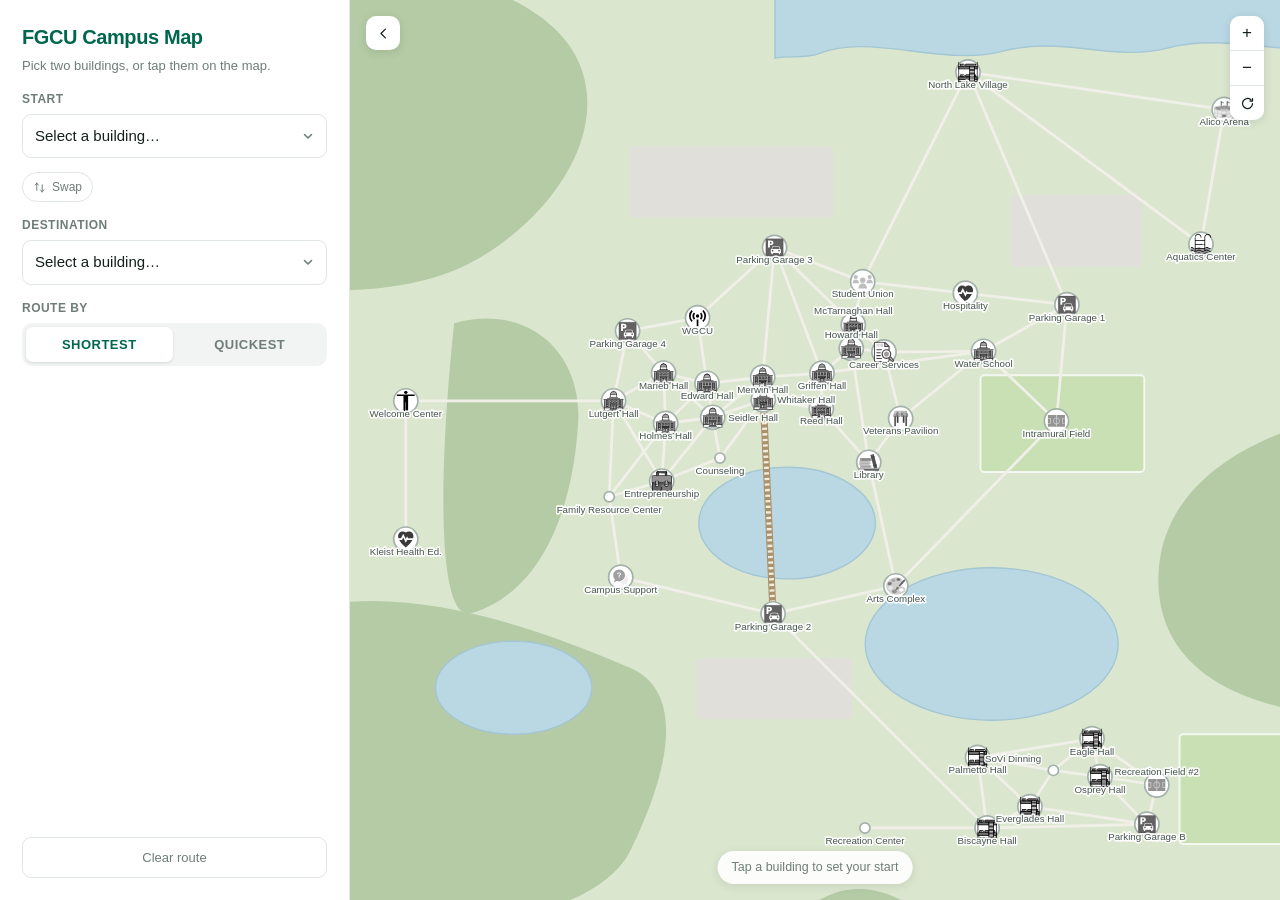
==== commit 2b523a82: "campus support icon added" ====
--- a/web/index.html
+++ b/web/index.html
@@ -51,6 +51,12 @@
         <svg id="map" role="img" aria-label="Map of FGCU campus buildings and walkways">
           <defs>
             <!-- id is icon-<building id>: drawBuildings picks it up by name. -->
+            <symbol id="icon-Campus_Support" viewBox="0 0 120 120">
+              <path fill="#FFEDDA" d="M96.9,92.2c4.8-5.4,7.5-12.8,7-20.8c-0.7-9.8-6.6-18.3-14.9-22.7c0,0.8,0,1.6,0,2.5c-0.8,18.9-16.3,34.9-35.3,36.4c-0.7,0-1.4,0.1-2.1,0.1c4.6,7.7,12.7,13.1,22,13.8c3.9,0.2,7.7-0.2,11.3-1.4c1.8-0.6,8.9,2.8,12.9,4.9c1,0.5,2.2-0.5,1.7-1.6C98,99.6,96,93.3,96.9,92.2z"/>
+              <path fill="#3DB2FF" d="M85.2,51c-0.8,17.2-14.7,31.5-31.8,32.8c-4.8,0.3-9.5-0.3-13.9-1.7c-2.3-0.8-10.9,3.5-15.9,6.1c-1.2,0.6-2.7-0.6-2.1-2c1.8-4.8,4.4-12.6,3.2-13.9c-5.9-6.7-9.2-15.7-8.6-25.6c1.2-17.2,15.6-31.2,32.8-31.9C69.3,13.8,86.1,30.6,85.2,51z"/>
+              <path fill="#FFFFFF" d="M51.4,57.3h-2.7c-0.8,0-1.5-0.7-1.5-1.5c0,0,0,0,0,0c0-1.8,0.3-3.3,0.9-4.5s1.8-2.5,3.6-3.9c1.8-1.5,2.9-2.4,3.2-2.9c0.5-0.7,0.8-1.5,0.8-2.4c0-1.2-0.5-2.2-1.4-3.1c-1-0.9-2.2-1.3-3.9-1.3c-1.6,0-2.9,0.4-3.9,1.3c-0.6,0.5-1.1,1.2-1.5,2c-0.5,1.2-1.7,1.9-3,1.8h0c-2-0.3-3.2-2.5-2.2-4.3c0.5-1,1.3-1.9,2.2-2.8c2.1-1.8,4.8-2.7,8.1-2.7c3.5,0,6.3,0.9,8.4,2.8c2.1,1.8,3.1,4,3.1,6.4c0,1.4-0.4,2.6-1.1,3.8s-2.4,2.9-4.9,4.9c-1.3,1.1-2.1,1.9-2.4,2.6c-0.2,0.5-0.4,1.2-0.4,2.2C52.8,56.7,52.2,57.3,51.4,57.3z M47.3,62.6v-0.3c0-1.6,1.3-2.9,2.9-2.9h0.3c1.6,0,2.9,1.3,2.9,2.9v0.3c0,1.6-1.3,2.9-2.9,2.9h-0.3C48.6,65.5,47.3,64.2,47.3,62.6z"/>
+            </symbol>
+
             <symbol id="icon-Entrepreneurship" viewBox="0 0 512 512">
               <path style="fill:#99774F;" d="M493.137,256v204.8c0,23.812-19.304,43.116-43.116,43.116H299.116c-23.812,0-43.116-19.304-43.116-43.116c0,23.812-19.304,43.116-43.116,43.116H61.979c-23.812,0-43.116-19.304-43.116-43.116V256c0-23.812,19.304-43.116,43.116-43.116h150.905C236.696,212.884,256,232.188,256,256c0-23.812,19.304-43.116,43.116-43.116h150.905C473.833,212.884,493.137,232.188,493.137,256z"/>
               <path style="fill:#7F5D3B;" d="M256,256v204.8c0,23.812-19.304,43.116-43.116,43.116H61.979c-23.812,0-43.116-19.304-43.116-43.116V256c0-23.812,19.304-43.116,43.116-43.116h150.905C236.696,212.884,256,232.188,256,256z"/>
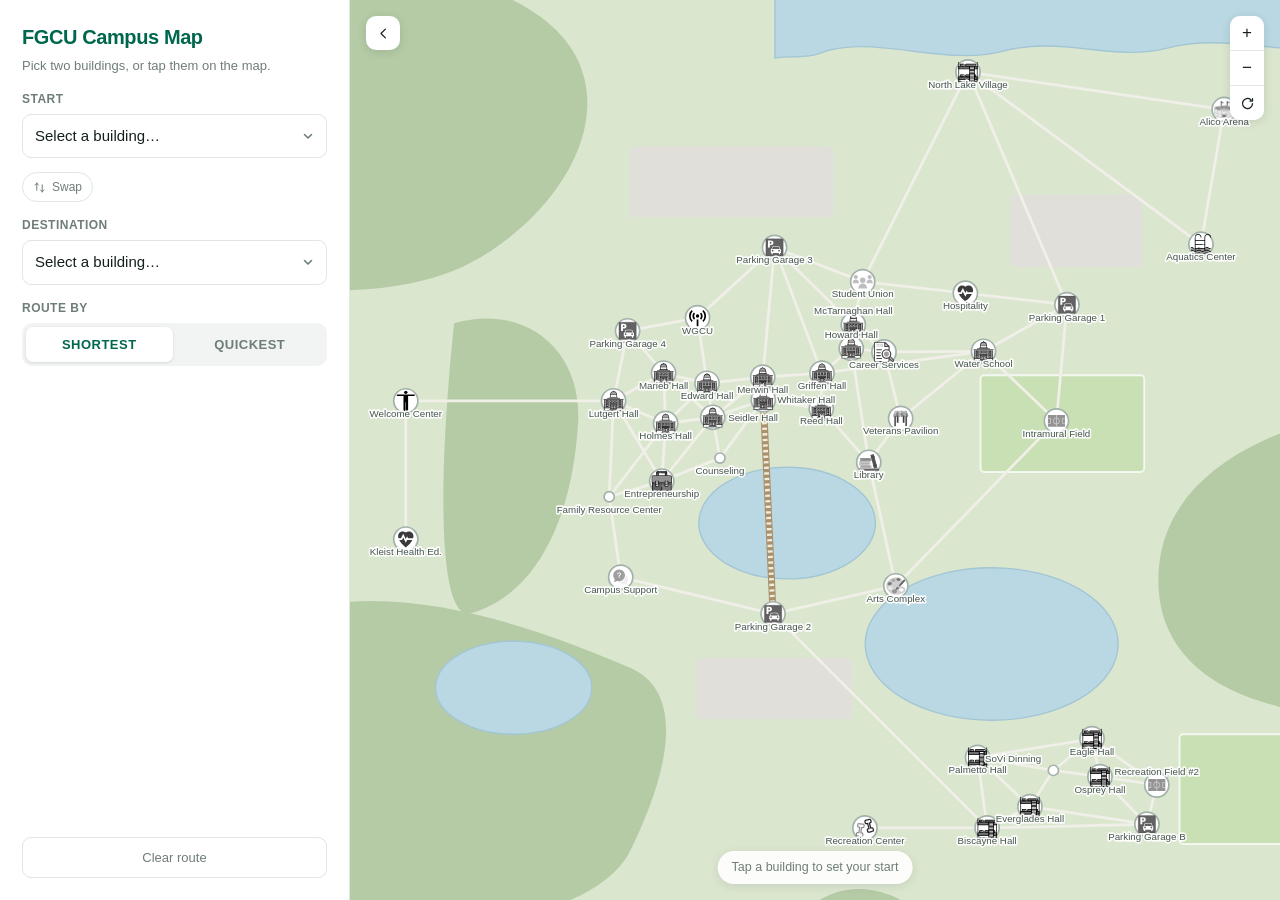
==== commit b32cbb98: "recreation center icon added" ====
--- a/web/index.html
+++ b/web/index.html
@@ -51,6 +51,12 @@
         <svg id="map" role="img" aria-label="Map of FGCU campus buildings and walkways">
           <defs>
             <!-- id is icon-<building id>: drawBuildings picks it up by name. -->
+            <symbol id="icon-Recreation_Center" viewBox="0 0 24 24">
+              <path opacity="0.5" fill="#1C274C" d="M6.04444 7.08897L6.13403 6.34434L6.04444 7.08897ZM8.98501 7.44277L8.89542 8.1874L8.98501 7.44277ZM10.6234 10.9392L11.2606 11.3348L10.6234 10.9392ZM8.04442 11.4837L8.13401 10.7391C7.72846 10.6903 7.35843 10.975 7.30169 11.3795L8.04442 11.4837ZM9.72433 11.5804L9.54252 10.8528H9.54252L9.72433 11.5804ZM10.2683 7.70258L10.6208 7.04061L10.6208 7.04061L10.2683 7.70258ZM10.9606 8.53527L10.2405 8.74502V8.74503L10.9606 8.53527ZM3.83301 7.67769L3.19585 7.28206H3.19585L3.83301 7.67769ZM4.7321 7.03647L4.55029 6.30884L4.55029 6.30884L4.7321 7.03647ZM3.49581 10.0816L2.77574 10.2914L2.77574 10.2914L3.49581 10.0816ZM5.83899 11.2183L6.58172 11.3225C6.6097 11.123 6.55624 10.9206 6.43339 10.761C6.31053 10.6013 6.1286 10.4978 5.92858 10.4737L5.83899 11.2183ZM4.18815 10.9143L4.54072 10.2524L4.54072 10.2524L4.18815 10.9143ZM6.95556 21.911L6.86597 22.6557L6.95556 21.911ZM4.01498 21.5572L4.10458 20.8126L4.01498 21.5572ZM9.44751 20.1338L10.1902 20.238L9.44751 20.1338ZM9.16699 21.3223L8.52983 20.9267L8.52983 20.9267L9.16699 21.3223ZM8.2679 21.9635L8.44971 22.6912L8.2679 21.9635ZM7.16101 17.7817L6.41828 17.6775C6.3903 17.877 6.44376 18.0794 6.56661 18.239C6.68947 18.3987 6.8714 18.5022 7.07142 18.5263L7.16101 17.7817ZM8.81185 18.0857L9.16441 17.4237L9.16441 17.4237L8.81185 18.0857ZM9.50419 18.9184L8.78412 19.1281V19.1281L9.50419 18.9184ZM2.09606 19.2493L2.83879 19.3535L2.09606 19.2493ZM2.37658 18.0608L1.73942 17.6652H1.73942L2.37658 18.0608ZM4.95558 17.5163L4.86599 18.2609C5.27154 18.3097 5.64157 18.025 5.69831 17.6205L4.95558 17.5163ZM3.27567 17.4196L3.09386 16.6919H3.09386L3.27567 17.4196ZM2.03938 20.4647L1.31931 20.6745L2.03938 20.4647ZM2.73172 21.2974L2.37916 21.9594H2.37916L2.73172 21.2974ZM5.95484 7.8336L8.89542 8.1874L9.07461 6.69814L6.13403 6.34434L5.95484 7.8336ZM10.1612 9.64652C10.1152 9.97465 10.0858 10.1807 10.0523 10.3358C10.0206 10.4829 9.99594 10.528 9.98626 10.5436L11.2606 11.3348C11.3979 11.1136 11.469 10.8817 11.5186 10.6523C11.5663 10.431 11.6037 10.1612 11.6467 9.85489L10.1612 9.64652ZM7.95483 12.2283C8.29282 12.269 8.65913 12.3132 8.97751 12.3375C9.2582 12.3589 9.62747 12.3777 9.90614 12.3081L9.54252 10.8528C9.55913 10.8486 9.53259 10.8563 9.43354 10.8569C9.34483 10.8575 9.23047 10.8524 9.0915 10.8418C8.81237 10.8205 8.48109 10.7808 8.13401 10.7391L7.95483 12.2283ZM9.98626 10.5436C9.89897 10.6842 9.7441 10.8024 9.54252 10.8528L9.90614 12.3081C10.4639 12.1687 10.9558 11.8257 11.2606 11.3348L9.98626 10.5436ZM8.89542 8.1874C9.24744 8.22976 9.47672 8.2577 9.65113 8.28999C9.82013 8.32128 9.88469 8.34802 9.91571 8.36454L10.6208 7.04061C10.3962 6.92097 10.1617 6.85902 9.92421 6.81506C9.69217 6.77209 9.40764 6.73821 9.07461 6.69814L8.89542 8.1874ZM11.6467 9.85489C11.6896 9.54863 11.7279 9.27886 11.7428 9.05336C11.7582 8.82024 11.7538 8.57646 11.6807 8.32552L10.2405 8.74503C10.2443 8.7578 10.256 8.80449 10.2461 8.95455C10.2357 9.11222 10.2072 9.31831 10.1612 9.64652L11.6467 9.85489ZM9.91571 8.36454C10.089 8.45684 10.198 8.59903 10.2405 8.74502L11.6807 8.32552C11.5184 7.76828 11.1293 7.31142 10.6208 7.04061L9.91571 8.36454ZM4.29522 8.97037C4.34125 8.64224 4.37063 8.43615 4.40411 8.28105C4.43585 8.13398 4.46049 8.08891 4.47017 8.07332L3.19585 7.28206C3.05851 7.50325 2.98739 7.73519 2.93788 7.96456C2.8901 8.18589 2.85273 8.45566 2.80976 8.76201L4.29522 8.97037ZM6.13403 6.34434C5.80093 6.30426 5.51659 6.2697 5.28055 6.25633C5.03852 6.24263 4.79676 6.24726 4.55029 6.30884L4.9139 7.7641C4.95216 7.75454 5.02405 7.74421 5.19574 7.75393C5.37342 7.76399 5.60289 7.79125 5.95484 7.8336L6.13403 6.34434ZM4.47017 8.07332C4.55746 7.93274 4.71233 7.81447 4.91391 7.7641L4.55029 6.30884C3.99257 6.4482 3.50061 6.79123 3.19585 7.28206L4.47017 8.07332ZM2.80976 8.76201C2.7668 9.06827 2.72849 9.33804 2.7136 9.56354C2.69821 9.79666 2.70264 10.0404 2.77574 10.2914L4.21588 9.87187C4.21216 9.8591 4.20044 9.8124 4.21034 9.66235C4.22075 9.50468 4.24918 9.29859 4.29522 8.97037L2.80976 8.76201ZM5.92858 10.4737C5.58147 10.432 5.25027 10.392 4.97461 10.3465C4.83734 10.3238 4.7256 10.3017 4.64036 10.2803C4.54458 10.2562 4.52298 10.2429 4.54072 10.2524L3.83559 11.5763C4.08971 11.7116 4.4546 11.781 4.73047 11.8265C5.04504 11.8784 5.41143 11.9223 5.74939 11.963L5.92858 10.4737ZM2.77574 10.2914C2.93806 10.8486 3.32713 11.3055 3.83559 11.5763L4.54072 10.2524C4.36742 10.1601 4.25841 10.0179 4.21588 9.87187L2.77574 10.2914ZM7.04516 21.1664L4.10458 20.8126L3.92539 22.3019L6.86597 22.6557L7.04516 21.1664ZM8.70478 20.0296C8.65875 20.3578 8.62937 20.5639 8.59589 20.719C8.56415 20.866 8.53951 20.9111 8.52983 20.9267L9.80415 21.7179C9.94149 21.4968 10.0126 21.2648 10.0621 21.0354C10.1099 20.8141 10.1473 20.5443 10.1902 20.238L8.70478 20.0296ZM6.86597 22.6557C7.19907 22.6957 7.48341 22.7303 7.71946 22.7437C7.96149 22.7574 8.20324 22.7527 8.44971 22.6912L8.08609 21.2359C8.04783 21.2455 7.97595 21.2558 7.80426 21.2461C7.62658 21.236 7.39712 21.2088 7.04516 21.1664L6.86597 22.6557ZM8.52983 20.9267C8.44254 21.0673 8.28767 21.1855 8.08609 21.2359L8.44971 22.6912C9.00743 22.5518 9.49939 22.2088 9.80415 21.7179L8.52983 20.9267ZM7.07142 18.5263C7.41853 18.568 7.74973 18.608 8.02539 18.6535C8.16266 18.6762 8.2744 18.6983 8.35964 18.7197C8.45542 18.7438 8.47702 18.7571 8.45928 18.7476L9.16441 17.4237C8.91029 17.2884 8.5454 17.219 8.26953 17.1735C7.95496 17.1216 7.58857 17.0777 7.25061 17.037L7.07142 18.5263ZM10.1902 20.238C10.2332 19.9317 10.2715 19.662 10.2864 19.4365C10.3018 19.2033 10.2974 18.9596 10.2243 18.7086L8.78412 19.1281C8.78784 19.1409 8.79956 19.1876 8.78966 19.3377C8.77925 19.4953 8.75082 19.7014 8.70478 20.0296L10.1902 20.238ZM8.45928 18.7476C8.63258 18.8399 8.74159 18.9821 8.78412 19.1281L10.2243 18.7086C10.0619 18.1514 9.67287 17.6945 9.16441 17.4237L8.45928 18.7476ZM2.83879 19.3535C2.88482 19.0253 2.9142 18.8193 2.94768 18.6642C2.97942 18.5171 3.00406 18.472 3.01374 18.4564L1.73942 17.6652C1.60208 17.8864 1.53096 18.1183 1.48145 18.3477C1.43367 18.569 1.3963 18.8388 1.35333 19.1451L2.83879 19.3535ZM5.04517 16.7717C4.70718 16.731 4.34087 16.6868 4.0225 16.6625C3.7418 16.6411 3.37253 16.6223 3.09386 16.6919L3.45747 18.1472C3.44087 18.1514 3.46741 18.1437 3.56646 18.1431C3.65517 18.1425 3.76953 18.1476 3.9085 18.1582C4.18763 18.1795 4.51891 18.2192 4.86599 18.2609L5.04517 16.7717ZM3.01374 18.4564C3.10103 18.3158 3.2559 18.1976 3.45747 18.1472L3.09386 16.6919C2.53614 16.8313 2.04418 17.1743 1.73942 17.6652L3.01374 18.4564ZM1.35333 19.1451C1.31037 19.4514 1.27206 19.7211 1.25717 19.9466C1.24178 20.1798 1.24621 20.4235 1.31931 20.6745L2.75945 20.255C2.75573 20.2422 2.74401 20.1955 2.75391 20.0455C2.76432 19.8878 2.79275 19.6817 2.83879 19.3535L1.35333 19.1451ZM4.10458 20.8126C3.75255 20.7702 3.52327 20.7423 3.34887 20.71C3.17987 20.6787 3.11532 20.652 3.08429 20.6355L2.37916 21.9594C2.60379 22.079 2.83833 22.141 3.07578 22.1849C3.30783 22.2279 3.59235 22.2618 3.92539 22.3019L4.10458 20.8126ZM1.31931 20.6745C1.48163 21.2317 1.8707 21.6886 2.37916 21.9594L3.08429 20.6355C2.91099 20.5432 2.80198 20.401 2.75945 20.255L1.31931 20.6745ZM5.69831 17.6205L6.58172 11.3225L5.09626 11.1142L4.21285 17.4121L5.69831 17.6205ZM7.30169 11.3795L6.41828 17.6775L7.90374 17.8858L8.78715 11.5879L7.30169 11.3795Z"/>
+              <path fill="#1C274C" d="M17.5741 16.7826L17.3868 16.0564H17.3868L17.5741 16.7826ZM20.2855 16.0833L20.4728 16.8095L20.2855 16.0833ZM21.3504 12.4759L21.9368 12.0084L21.9368 12.0084L21.3504 12.4759ZM18.8568 12.2556L18.1343 12.4567C18.2439 12.8504 18.6484 13.0839 19.0441 12.9818L18.8568 12.2556ZM20.4201 11.9589L20.5144 11.2148H20.5144L20.4201 11.9589ZM21.4545 15.6753L21.9001 16.2786H21.9001L21.4545 15.6753ZM21.9916 14.7798L22.7347 14.8814V14.8814L21.9916 14.7798ZM15.4195 16.4749L14.833 16.9424H14.833L15.4195 16.4749ZM16.3498 16.992L16.2555 17.736L16.3498 16.992ZM14.7782 14.1711L14.0351 14.0694L14.0351 14.0694L14.7782 14.1711ZM16.8233 12.7801L17.0106 13.5064C17.2056 13.4561 17.3722 13.3295 17.4728 13.155C17.5735 12.9806 17.5998 12.773 17.5458 12.579L16.8233 12.7801ZM15.3153 13.2756L14.8697 12.6723L14.8697 12.6723L15.3153 13.2756ZM16.4259 2.21736L16.6132 2.94359L16.4259 2.21736ZM13.7145 2.91672L13.5272 2.19049L13.7145 2.91672ZM19.0043 3.65038L18.2818 3.8515L19.0043 3.65038ZM18.5805 2.52507L17.994 2.99256L18.5805 2.52507ZM17.6502 2.00804L17.7445 1.26399L17.7445 1.26399L17.6502 2.00804ZM17.1767 6.21986L16.9894 5.49363C16.7944 5.54393 16.6278 5.67054 16.5272 5.84496C16.4265 6.01939 16.4002 6.22697 16.4542 6.42098L17.1767 6.21986ZM18.6847 5.72445L19.1303 6.32772L18.6847 5.72445ZM19.2218 4.82892L18.4787 4.7273V4.7273L19.2218 4.82892ZM12.2258 5.39879L11.5033 5.59991L12.2258 5.39879ZM12.6496 6.52409L13.2361 6.0566L12.6496 6.52409ZM15.1432 6.74438L15.8657 6.54326C15.7561 6.14959 15.3516 5.91609 14.9559 6.01815L15.1432 6.74438ZM13.5799 7.04112L13.6742 6.29707H13.6742L13.5799 7.04112ZM12.0084 4.22024L12.7514 4.32187L12.0084 4.22024ZM12.5455 3.32472L12.0999 2.72145L12.0999 2.72145L12.5455 3.32472ZM17.7614 17.5089L20.4728 16.8095L20.0982 15.357L17.3868 16.0564L17.7614 17.5089ZM22.4967 13.4001C22.4149 13.1062 22.3436 12.8484 22.2692 12.6391C22.1922 12.4227 22.0948 12.2066 21.9368 12.0084L20.7639 12.9434C20.7758 12.9584 20.8058 13.0009 20.8559 13.1419C20.9086 13.2899 20.9642 13.4881 21.0517 13.8023L22.4967 13.4001ZM19.0441 12.9818C19.3646 12.8992 19.6684 12.821 19.9256 12.767C20.0536 12.7401 20.1581 12.7218 20.2387 12.712C20.3298 12.7009 20.3494 12.7059 20.3258 12.7029L20.5144 11.2148C20.2314 11.179 19.8767 11.2446 19.6174 11.299C19.3201 11.3614 18.9807 11.4491 18.6695 11.5294L19.0441 12.9818ZM21.9368 12.0084C21.5853 11.5674 21.0722 11.2855 20.5144 11.2148L20.3258 12.7029C20.506 12.7258 20.6622 12.8158 20.7639 12.9434L21.9368 12.0084ZM20.4728 16.8095C20.779 16.7305 21.044 16.6626 21.2587 16.5918C21.479 16.5192 21.6981 16.4278 21.9001 16.2786L21.0089 15.072C20.9895 15.0864 20.9399 15.1175 20.7891 15.1672C20.6325 15.2189 20.4237 15.2731 20.0982 15.357L20.4728 16.8095ZM21.0517 13.8023C21.1391 14.1166 21.1939 14.315 21.2252 14.4683C21.255 14.6149 21.2505 14.6637 21.2486 14.6781L22.7347 14.8814C22.7692 14.6294 22.7406 14.393 22.695 14.1689C22.6507 13.9516 22.5785 13.6939 22.4967 13.4001L21.0517 13.8023ZM21.9001 16.2786C22.3539 15.9434 22.658 15.4425 22.7347 14.8814L21.2486 14.6781C21.2281 14.8276 21.1459 14.9709 21.0089 15.072L21.9001 16.2786ZM14.2731 15.5507C14.3549 15.8446 14.4262 16.1024 14.5007 16.3117C14.5777 16.5281 14.675 16.7442 14.833 16.9424L16.006 16.0074C15.994 15.9924 15.9641 15.9499 15.9139 15.809C15.8613 15.6609 15.8057 15.4627 15.7182 15.1485L14.2731 15.5507ZM17.3868 16.0564C17.0614 16.1403 16.8523 16.1939 16.6897 16.2246C16.5336 16.2541 16.4723 16.2515 16.4441 16.2479L16.2555 17.736C16.5041 17.7675 16.7392 17.7417 16.968 17.6985C17.1905 17.6565 17.4552 17.5879 17.7614 17.5089L17.3868 16.0564ZM14.833 16.9424C15.1845 17.3834 15.6977 17.6653 16.2555 17.736L16.4441 16.2479C16.2638 16.2251 16.1077 16.135 16.006 16.0074L14.833 16.9424ZM15.7182 15.1485C15.6307 14.8342 15.576 14.6359 15.5447 14.4825C15.5148 14.336 15.5193 14.2871 15.5213 14.2727L14.0351 14.0694C14.0007 14.3215 14.0292 14.5579 14.0749 14.782C14.1192 14.9993 14.1914 15.257 14.2731 15.5507L15.7182 15.1485ZM16.6359 12.0539C16.3247 12.1342 15.9852 12.2216 15.6953 12.3107C15.5497 12.3554 15.4048 12.404 15.2745 12.4567C15.1545 12.5052 15.0021 12.5745 14.8697 12.6723L15.7609 13.8788C15.7393 13.8948 15.7518 13.8817 15.8366 13.8474C15.9111 13.8173 16.0109 13.7829 16.1357 13.7445C16.3864 13.6675 16.6901 13.589 17.0106 13.5064L16.6359 12.0539ZM15.5213 14.2727C15.5417 14.1233 15.624 13.98 15.7609 13.8788L14.8697 12.6723C14.416 13.0074 14.1119 13.5084 14.0351 14.0694L15.5213 14.2727ZM16.2386 1.49113L13.5272 2.19049L13.9018 3.64295L16.6132 2.94359L16.2386 1.49113ZM19.7269 3.44926C19.6451 3.15541 19.5738 2.89759 19.4993 2.68829C19.4223 2.47189 19.325 2.2558 19.167 2.05758L17.994 2.99256C18.006 3.00755 18.0359 3.05008 18.0861 3.19103C18.1387 3.33905 18.1943 3.53729 18.2818 3.8515L19.7269 3.44926ZM16.6132 2.94359C16.9386 2.85965 17.1477 2.80613 17.3103 2.77543C17.4664 2.74594 17.5277 2.74852 17.5559 2.75209L17.7445 1.26399C17.4959 1.23249 17.2608 1.25826 17.032 1.30147C16.8095 1.34347 16.5448 1.41214 16.2386 1.49113L16.6132 2.94359ZM19.167 2.05758C18.8155 1.61661 18.3023 1.33469 17.7445 1.26399L17.5559 2.75209C17.7362 2.77494 17.8923 2.86498 17.994 2.99256L19.167 2.05758ZM17.3641 6.94609C17.6753 6.86583 18.0148 6.77842 18.3047 6.68935C18.4503 6.64464 18.5952 6.59596 18.7255 6.54332C18.8455 6.49482 18.9979 6.42549 19.1303 6.32772L18.2391 5.12117C18.2607 5.1052 18.2482 5.11833 18.1634 5.1526C18.0889 5.18273 17.9891 5.21714 17.8643 5.25546C17.6136 5.33247 17.3099 5.41097 16.9894 5.49363L17.3641 6.94609ZM18.2818 3.8515C18.3693 4.16578 18.424 4.36414 18.4553 4.5175C18.4852 4.66403 18.4807 4.71288 18.4787 4.7273L19.9649 4.93055C19.9993 4.67852 19.9708 4.44214 19.9251 4.21802C19.8808 4.00074 19.8086 3.74304 19.7269 3.44926L18.2818 3.8515ZM19.1303 6.32772C19.584 5.99259 19.8881 5.49164 19.9649 4.93055L18.4787 4.7273C18.4583 4.87672 18.376 5.02004 18.2391 5.12117L19.1303 6.32772ZM11.5033 5.59991C11.5851 5.89376 11.6564 6.15157 11.7308 6.36088C11.8078 6.57728 11.9052 6.79336 12.0632 6.99159L13.2361 6.0566C13.2242 6.04161 13.1942 5.99908 13.1441 5.85814C13.0914 5.71011 13.0358 5.51188 12.9483 5.19767L11.5033 5.59991ZM14.9559 6.01815C14.6354 6.10081 14.3316 6.17902 14.0744 6.23301C13.9464 6.25987 13.8419 6.27815 13.7613 6.28799C13.6702 6.29911 13.6506 6.29407 13.6742 6.29707L13.4856 7.78517C13.7686 7.82103 14.1233 7.75543 14.3826 7.70101C14.6799 7.63859 15.0193 7.55089 15.3305 7.47062L14.9559 6.01815ZM12.0632 6.99159C12.4147 7.43256 12.9278 7.71448 13.4856 7.78517L13.6742 6.29707C13.494 6.27423 13.3378 6.18419 13.2361 6.0566L12.0632 6.99159ZM12.9483 5.19767C12.8609 4.88338 12.8061 4.68503 12.7748 4.53167C12.745 4.38514 12.7495 4.33628 12.7514 4.32187L11.2653 4.11861C11.2308 4.37064 11.2594 4.60702 11.305 4.83114C11.3493 5.04843 11.4215 5.30612 11.5033 5.59991L12.9483 5.19767ZM13.5272 2.19049C13.221 2.26947 12.956 2.33743 12.7413 2.40817C12.521 2.4808 12.3019 2.5722 12.0999 2.72145L12.9911 3.92799C13.0105 3.91364 13.0601 3.8825 13.2109 3.83277C13.3675 3.78115 13.5763 3.72691 13.9018 3.64295L13.5272 2.19049ZM12.7514 4.32187C12.7719 4.17244 12.8541 4.02913 12.9911 3.92799L12.0999 2.72145C11.6461 3.05658 11.342 3.55752 11.2653 4.11861L12.7514 4.32187ZM14.4206 6.9455L16.1007 12.9813L17.5458 12.579L15.8657 6.54326L14.4206 6.9455ZM19.5794 12.0545L17.8993 6.01874L16.4542 6.42098L18.1343 12.4567L19.5794 12.0545Z"/>
+            </symbol>
+
+            <!-- st0/st1/st2 classes inlined: a <style> here would leak page-wide. -->
             <symbol id="icon-Campus_Support" viewBox="0 0 120 120">
               <path fill="#FFEDDA" d="M96.9,92.2c4.8-5.4,7.5-12.8,7-20.8c-0.7-9.8-6.6-18.3-14.9-22.7c0,0.8,0,1.6,0,2.5c-0.8,18.9-16.3,34.9-35.3,36.4c-0.7,0-1.4,0.1-2.1,0.1c4.6,7.7,12.7,13.1,22,13.8c3.9,0.2,7.7-0.2,11.3-1.4c1.8-0.6,8.9,2.8,12.9,4.9c1,0.5,2.2-0.5,1.7-1.6C98,99.6,96,93.3,96.9,92.2z"/>
               <path fill="#3DB2FF" d="M85.2,51c-0.8,17.2-14.7,31.5-31.8,32.8c-4.8,0.3-9.5-0.3-13.9-1.7c-2.3-0.8-10.9,3.5-15.9,6.1c-1.2,0.6-2.7-0.6-2.1-2c1.8-4.8,4.4-12.6,3.2-13.9c-5.9-6.7-9.2-15.7-8.6-25.6c1.2-17.2,15.6-31.2,32.8-31.9C69.3,13.8,86.1,30.6,85.2,51z"/>
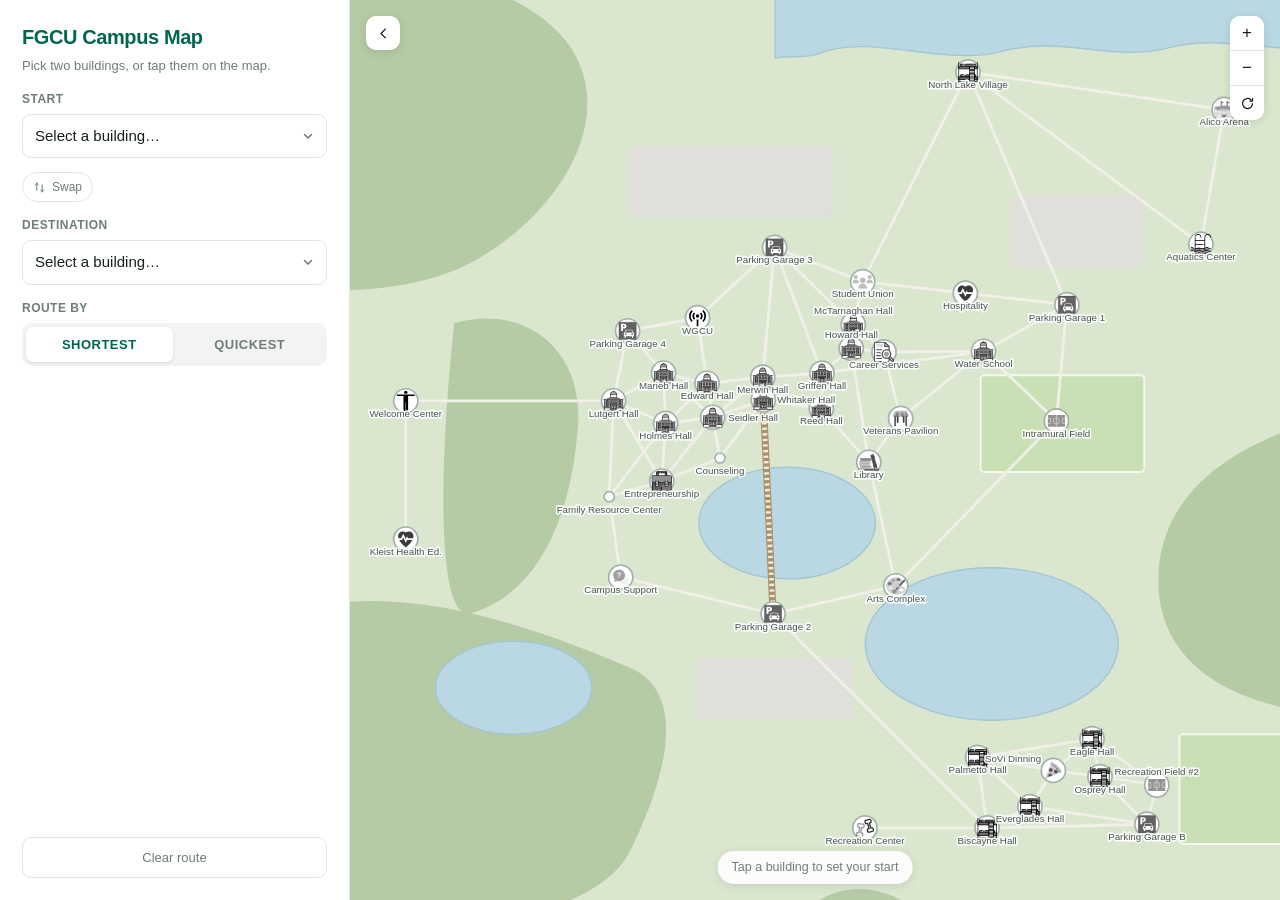
==== commit d9569aea: "sovi dining icon added" ====
--- a/web/index.html
+++ b/web/index.html
@@ -51,6 +51,149 @@
         <svg id="map" role="img" aria-label="Map of FGCU campus buildings and walkways">
           <defs>
             <!-- id is icon-<building id>: drawBuildings picks it up by name. -->
+            <symbol id="icon-SoVi_Dinning" viewBox="0 0 24 24">
+              <svg viewBox="0 0 24 24" fill="none" xmlns="http://www.w3.org/2000/svg"><g id="SVGRepo_bgCarrier" stroke-width="0"></g><g id="SVGRepo_tracerCarrier" stroke-linecap="round" stroke-linejoin="round"></g><g id="SVGRepo_iconCarrier"> 
+                <path d="M2.59947 21.5863L4.06877 20.9559L5.5925 20.4662L7.64226 19.405L8.83947 18.9923L10.5355 18.176L14.5534 16.5752L15.923 15.9041L17.1791 15.2737L19.3241 14.4438C17.3605 9.82732 13.6102 6.20848 8.99819 4.39453L8.00959 6.76627C7.86901 7.10639 7.75564 7.45558 7.67854 7.81383C7.57878 8.25825 7.43366 8.68453 7.24319 9.0972L6.61284 10.4531C6.48587 10.7298 6.37703 11.0109 6.29087 11.3012L5.73308 13.1741C5.67412 13.3736 5.6061 13.5686 5.52901 13.7591L4.50866 16.2396L3.57901 18.8744C3.51098 19.0739 3.42936 19.2689 3.33866 19.4594L2.41354 21.3958C2.35912 21.5137 2.47703 21.6407 2.59947 21.5863Z" fill="url(#paint0_linear)"></path> 
+                <path d="M11.1704 17.9175C10.921 17.337 10.5446 16.9833 10.0594 17.0831C8.91203 17.3189 8.21366 15.7725 6.93029 16.1988C6.39517 16.3756 5.40657 16.4799 4.54494 16.1308L4.49959 16.2351L3.56994 18.8698C3.50191 19.0694 3.42029 19.2644 3.32959 19.4548L2.41354 21.3958C2.35912 21.5137 2.47703 21.6406 2.59947 21.5862L4.06877 20.9559L5.5925 20.4661L7.64226 19.4049L8.83947 18.9923L10.5355 18.176L11.1704 17.9175Z" fill="url(#paint1_linear)"></path> 
+                <path d="M11.837 13.4598C12.8801 15.3327 15.143 15.6002 16.5851 15.5639L17.1701 15.2692L19.3151 14.4393C17.3605 9.82732 13.6102 6.20848 8.9982 4.39453L8.00959 6.76627C7.86901 7.10639 7.75564 7.45558 7.67855 7.81383C7.57878 8.25825 7.43366 8.68453 7.2432 9.0972L6.61285 10.4531C6.48587 10.7298 6.37704 11.0109 6.29087 11.3012L5.93262 12.5074C8.16378 13.428 10.472 11.0109 11.837 13.4598Z" fill="url(#paint2_linear)"></path> 
+                <path d="M2.59947 21.5863L4.06877 20.9559L5.5925 20.4662L7.64226 19.405L8.83947 18.9923L10.5355 18.176L14.5534 16.5752L15.923 15.9041L17.1791 15.2737L19.3241 14.4438C17.3605 9.82732 13.6102 6.20848 8.99819 4.39453L8.00959 6.76627C7.86901 7.10639 7.75564 7.45558 7.67854 7.81383C7.57878 8.25825 7.43366 8.68453 7.24319 9.0972L6.61284 10.4531C6.48587 10.7298 6.37703 11.0109 6.29087 11.3012L5.73308 13.1741C5.67412 13.3736 5.6061 13.5686 5.52901 13.7591L4.50866 16.2396L3.57901 18.8744C3.51098 19.0739 3.42936 19.2689 3.33866 19.4594L2.41354 21.3958C2.35912 21.5137 2.47703 21.6407 2.59947 21.5863Z" fill="url(#paint3_linear)"></path> 
+                <path d="M8.99823 4.39453L8.00962 6.76628C7.86904 7.10639 7.75567 7.45558 7.67857 7.81383C7.58788 8.22197 7.45636 8.61651 7.28857 8.9929C8.99369 8.57569 11.3518 7.07918 12.3586 8.90221C13.8642 11.6277 16.1588 10.5166 16.9025 12.3895C17.6462 14.2624 19.3242 14.4393 19.3242 14.4393C17.3606 9.82732 13.6102 6.20848 8.99823 4.39453Z" fill="url(#paint4_linear)"></path> 
+                <path d="M17.8414 14.6704C17.5647 14.625 15.2837 15.9628 14.8257 16.058C14.3676 16.1533 12.3133 17.4094 11.5152 17.5047C10.7171 17.5999 8.85322 18.6928 8.26822 18.788C7.68322 18.8833 5.60171 20.2664 4.73554 20.3798C4.10973 20.4614 3.24357 21.2278 2.43182 21.3502L2.40915 21.3956C2.35473 21.5135 2.47264 21.6405 2.59508 21.5861L4.06438 20.9557L5.59264 20.4659L7.6424 19.4048L8.83961 18.9921L10.5357 18.1758L14.5536 16.575L15.9231 15.9039L17.1793 15.2735L19.3243 14.4436C19.2789 14.3393 19.2336 14.2396 19.1882 14.1353C18.6985 14.3801 18.0182 14.6976 17.8414 14.6704Z" fill="url(#paint5_linear)"></path> 
+                <path d="M19.3153 14.4438C18.5172 9.99511 13.6104 6.20848 8.99843 4.39453L8.8125 4.83442C10.0505 4.86616 11.4926 6.43976 11.996 7.25604C12.5311 8.12674 14.6761 8.18116 14.989 9.46453C15.2974 10.7434 17.1068 10.7978 17.4923 11.9587C17.8324 12.9881 18.7484 13.7273 18.7167 14.6751L19.3153 14.4438Z" fill="url(#paint6_radial)"></path> 
+                <path d="M8.78968 4.89307L8.00968 6.76597C7.8691 7.10609 7.75573 7.45528 7.67864 7.81353C7.57887 8.25795 7.43375 8.68423 7.24329 9.0969L6.61294 10.4528C6.48596 10.7295 6.37713 11.0106 6.29096 11.3009L5.73317 13.1738C5.67422 13.3733 5.6062 13.5683 5.5291 13.7588L4.50875 16.2393L3.7605 18.339C4.63573 18.1621 5.53817 16.0579 6.51317 15.5228C7.81015 14.8063 5.97352 11.4369 8.04143 9.30097C9.8962 7.38272 10.0957 4.91121 8.78968 4.89307Z" fill="url(#paint7_linear)"></path> 
+                  <g opacity="0.75"> 
+                    <path opacity="0.75" d="M14.0546 9.9815C14.041 9.99964 14.0365 10.0223 14.041 10.045C14.0455 10.0677 14.0637 10.0858 14.0864 10.0949L14.4809 10.2627C14.49 10.2672 14.5036 10.2672 14.5172 10.2672C14.5262 10.2672 14.5353 10.2627 14.5444 10.2581C14.5625 10.2491 14.5807 10.2309 14.5852 10.2082L14.685 9.75476C14.6895 9.72755 14.6804 9.70488 14.6623 9.68674C14.6441 9.6686 14.6169 9.65953 14.5943 9.6686C14.2315 9.75022 14.2179 9.75929 14.0546 9.9815Z" fill="#FFBC47"></path> 
+                    <path opacity="0.75" d="M11.9778 11.9224C11.9597 11.9179 11.937 11.8998 11.9144 11.8862C11.8599 11.8499 11.7965 11.8091 11.7239 11.8272C11.6785 11.8363 11.6377 11.868 11.606 11.9224C11.4926 12.1129 11.6513 12.2444 11.742 12.3215L11.7783 12.3533C11.8101 12.3805 11.8418 12.4031 11.8735 12.4213L11.9098 12.4439C11.9234 12.453 11.9416 12.4576 11.9597 12.4576C11.9733 12.4576 11.9869 12.453 12.0005 12.4439C12.0096 12.4349 12.0232 12.4303 12.0323 12.4258C12.0549 12.4122 12.0821 12.3941 12.1003 12.3623C12.1502 12.2671 12.1955 12.1628 12.1547 12.0676C12.1275 11.9995 12.0685 11.9542 11.9778 11.9224Z" fill="#FFBC47"></path> 
+                    <path opacity="0.75" d="M9.5788 6.5395C9.67857 6.55764 9.78741 6.58031 9.89624 6.57124C9.91892 6.57124 9.93706 6.56671 9.95973 6.56217C10.0368 6.54857 10.0867 6.48508 10.1366 6.42613C10.1547 6.40345 10.1729 6.38078 10.1955 6.36264C10.2092 6.34903 10.2182 6.32636 10.2182 6.30369C10.2182 6.28101 10.2092 6.26287 10.191 6.24927C10.064 6.14043 9.91892 6.17217 9.80555 6.19938C9.6559 6.23566 9.58787 6.24473 9.51985 6.10869C9.50625 6.08148 9.48357 6.06787 9.44729 6.06787C9.41555 6.07241 9.39287 6.09508 9.38381 6.12229C9.34753 6.2538 9.35206 6.34903 9.39741 6.42159C9.42462 6.48508 9.48811 6.52136 9.5788 6.5395Z" fill="#FFBC47"></path> 
+                    <path opacity="0.75" d="M12.286 16.2939C12.2815 16.3211 12.2906 16.3438 12.3133 16.3619C12.4221 16.4526 12.4947 16.498 12.5627 16.4934C12.6715 16.4844 12.7758 16.3619 12.989 16.117C13.0116 16.0898 13.0116 16.0535 12.9935 16.0218C12.9753 15.9946 12.9345 15.981 12.9028 15.9946L12.3314 16.2304C12.3087 16.2485 12.2906 16.2667 12.286 16.2939Z" fill="#FFBC47"></path> 
+                    <path opacity="0.75" d="M9.13454 7.07896C9.12547 7.07896 9.11187 7.07896 9.09373 7.07442C9.06198 7.06989 9.03024 7.08803 9.01663 7.11524L8.9985 7.14698C8.93501 7.28303 8.84431 7.46443 9.06198 7.60954C9.08919 7.62768 9.13001 7.63222 9.17082 7.63222C9.21164 7.62768 9.25245 7.61408 9.27512 7.58687C9.4021 7.41908 9.37943 7.24222 9.2071 7.10163C9.17989 7.07896 9.15722 7.07896 9.13454 7.07896Z" fill="#FFBC47"></path> 
+                    <path opacity="0.75" d="M11.2295 13.5596C11.2431 13.5687 11.2612 13.5732 11.2794 13.5732C11.2884 13.5732 11.2975 13.5687 11.3111 13.5642C11.3338 13.5505 11.3519 13.5233 11.3519 13.4961L11.3428 12.9701C11.3428 12.9383 11.3247 12.9157 11.2975 12.9021C11.2703 12.8885 11.2385 12.8975 11.2159 12.9157C11.0526 13.0653 10.971 13.156 10.9755 13.2648C10.9801 13.3692 11.0662 13.4417 11.2295 13.5596Z" fill="#FFBC47"></path> 
+                    <path opacity="0.75" d="M10.6807 7.14276L10.7396 7.24252C10.717 7.25613 10.6943 7.26973 10.6807 7.29694C10.6535 7.33776 10.658 7.38311 10.658 7.41939C10.658 7.42846 10.658 7.44206 10.658 7.45113C10.658 7.4738 10.6671 7.50101 10.6852 7.51462C10.6988 7.52822 10.7215 7.53276 10.7396 7.53276C10.7442 7.53276 10.7487 7.53276 10.7532 7.53276L10.8938 7.49648C10.912 7.49194 10.9301 7.47834 10.9392 7.4602C10.9482 7.44206 10.9528 7.42392 10.9482 7.40125L10.9301 7.32415C11.048 7.28787 11.0979 7.18811 11.1387 7.11101C11.175 7.03845 11.1976 6.99311 11.2475 6.97497C11.2702 6.9659 11.2883 6.94776 11.2929 6.92508C11.302 6.90241 11.2929 6.8752 11.2793 6.85706L11.2294 6.78904C11.2067 6.75729 11.1614 6.74822 11.1296 6.7709L10.7079 7.03392C10.6671 7.06113 10.658 7.10648 10.6807 7.14276Z" fill="#FFBC47"></path> 
+                    <path opacity="0.75" d="M5.46569 16.3392L5.4793 16.2938C5.48837 16.2621 5.47476 16.2258 5.44302 16.2077C5.41581 16.1895 5.375 16.1941 5.35232 16.2213L5.00314 16.5705C5.00314 16.5705 5.00314 16.5705 4.9986 16.5705C4.95325 16.5523 4.91244 16.5342 4.85348 16.5387C4.79907 16.5432 4.75825 16.575 4.72197 16.6022C4.70837 16.6113 4.6993 16.6203 4.68569 16.6249C4.64941 16.6475 4.64034 16.6929 4.65848 16.7246L4.70383 16.8017C4.71744 16.8289 4.74465 16.8426 4.77639 16.838C4.78546 16.838 4.79453 16.8335 4.8036 16.8289L5.01221 16.7292C5.01221 16.7292 5.01221 16.7292 5.01674 16.7292C5.03035 16.7292 5.04395 16.7292 5.05755 16.7201C5.09383 16.7246 5.12104 16.7292 5.15279 16.7246C5.36593 16.7156 5.42488 16.4934 5.46569 16.3392Z" fill="#FFBC47"></path> 
+                    <path opacity="0.75" d="M5.06215 19.0875L5.4975 19.1056C5.50203 19.1056 5.50203 19.1056 5.50657 19.1056C5.53378 19.1056 5.56099 19.0875 5.57006 19.0603C5.58366 19.0331 5.57459 18.9968 5.55192 18.9741C5.29796 18.7383 5.25261 18.7202 5.01227 18.9605C4.98959 18.9832 4.98506 19.015 4.99413 19.0422C5.00773 19.0648 5.03494 19.0875 5.06215 19.0875Z" fill="#FFBC47"></path> 
+                    <path opacity="0.75" d="M14.93 10.1402C14.9118 10.1356 14.862 10.1266 14.8257 10.1628C14.7803 10.2037 14.7531 10.2626 14.7259 10.3261C14.7123 10.3533 14.6987 10.3805 14.6851 10.4123C14.6715 10.4349 14.676 10.4621 14.6851 10.4848C14.6942 10.5075 14.7214 10.5211 14.7486 10.5211C14.7849 10.5211 14.8166 10.5256 14.8484 10.5302C14.8937 10.5347 14.9391 10.5392 14.9799 10.5347C15.0025 10.5347 15.0252 10.5302 15.0434 10.5211C15.0615 10.5166 15.0842 10.4984 15.1023 10.4621C15.1204 10.4123 15.1295 10.3034 15.0978 10.2399C15.0615 10.181 14.9753 10.1492 14.93 10.1402Z" fill="#FFBC47"></path> 
+                    <path opacity="0.75" d="M9.74674 15.079C9.73767 15.1107 9.75581 15.147 9.78302 15.1651L9.83744 15.1969C9.93267 15.2513 10.046 15.3148 10.164 15.3057C10.2501 15.3012 10.3363 15.2558 10.4134 15.1379C10.4315 15.1153 10.4315 15.0835 10.4179 15.0608C10.4043 15.0336 10.3771 15.02 10.3499 15.02L9.81477 15.0246C9.78302 15.02 9.75581 15.0427 9.74674 15.079Z" fill="#FFBC47"></path> 
+                    <path opacity="0.75" d="M12.5084 9.46913C12.4993 9.48727 12.4902 9.50087 12.4811 9.51901C12.4313 9.5961 12.3632 9.70494 12.4494 9.85005C12.4766 9.8954 12.5537 9.93168 12.6127 9.92715C12.6308 9.92715 12.6444 9.92261 12.658 9.91354C12.8394 9.81378 12.7804 9.65506 12.7442 9.57343C12.7351 9.55075 12.726 9.53261 12.7215 9.51447C12.7079 9.46913 12.6716 9.46006 12.6444 9.45099C12.6353 9.44645 12.6217 9.44192 12.6036 9.43738C12.5673 9.42378 12.5265 9.43738 12.5084 9.46913Z" fill="#FFBC47"></path> 
+                    <path opacity="0.75" d="M17.6192 13.5506L17.9684 13.6821C17.9775 13.6866 17.9911 13.6866 18.0002 13.6866C18.0183 13.6866 18.0319 13.6776 18.0455 13.6685C18.0682 13.6504 18.0727 13.6186 18.0682 13.5914C18.0228 13.4327 17.9956 13.3511 17.9231 13.3193C17.846 13.2876 17.7689 13.3284 17.6101 13.4145C17.5829 13.4282 17.5693 13.4554 17.5693 13.4871C17.5693 13.5143 17.592 13.5415 17.6192 13.5506Z" fill="#FFBC47"></path> 
+                    <path opacity="0.75" d="M6.91218 15.8316C6.88497 15.8679 6.89404 15.9132 6.90311 15.9405C6.90311 15.945 6.90765 15.9541 6.90765 15.9586C6.91218 15.9813 6.92125 15.9994 6.93939 16.013C6.953 16.0221 6.97114 16.0266 6.98928 16.0266C6.99381 16.0266 6.99381 16.0266 6.99835 16.0266L7.0573 16.013C7.13439 15.9994 7.21149 15.9813 7.28858 15.9631C7.33393 15.9541 7.34753 15.9132 7.3566 15.8906C7.36114 15.8815 7.36567 15.8724 7.37021 15.8588C7.38381 15.8271 7.37474 15.7908 7.34753 15.7681C7.2659 15.7001 7.18881 15.6729 7.11172 15.6865C7.03009 15.7001 6.9666 15.7455 6.91218 15.8316Z" fill="#FFBC47"></path> 
+                    <path opacity="0.75" d="M8.31826 8.11769C8.22302 8.09049 8.13686 8.14944 8.0643 8.20386C8.04616 8.21746 8.02802 8.23107 8.00988 8.24014C7.98267 8.25828 7.96907 8.29002 7.97814 8.32176C7.98721 8.35351 8.01442 8.37618 8.04616 8.38072L8.41802 8.417C8.42256 8.417 8.42709 8.417 8.43163 8.417C8.4543 8.417 8.47244 8.40339 8.48605 8.38525C8.49965 8.36258 8.50419 8.33537 8.49512 8.31269C8.44523 8.19932 8.39081 8.13583 8.31826 8.11769Z" fill="#FFBC47"></path> <path opacity="0.75" d="M9.19799 15.7225C9.20706 15.7225 9.2116 15.7225 9.22067 15.718C9.23881 15.7089 9.25695 15.6953 9.26148 15.6772L9.30683 15.5638C9.3159 15.5411 9.31137 15.5185 9.3023 15.5003C9.29323 15.4822 9.27509 15.4686 9.25241 15.464C9.2116 15.455 9.17532 15.4368 9.12997 15.4142C9.0302 15.3643 8.90323 15.3008 8.70369 15.3507C8.67195 15.3597 8.64927 15.3824 8.64474 15.4142C8.6402 15.4459 8.65834 15.4776 8.68555 15.4913L9.16172 15.7225C9.17078 15.7225 9.18439 15.7225 9.19799 15.7225Z" fill="#FFBC47"></path> 
+                    <path opacity="0.75" d="M6.15492 15.3873L6.1912 15.2694C6.19573 15.2512 6.19573 15.2286 6.18666 15.2104C6.17759 15.1923 6.15945 15.1787 6.14131 15.1741L5.85561 15.088C5.8148 15.0744 5.77399 15.097 5.76038 15.1333L5.72864 15.2195C5.71503 15.2558 5.73317 15.2966 5.76945 15.3147L6.04608 15.4326C6.05515 15.4372 6.06875 15.4372 6.08236 15.4372C6.09143 15.4372 6.1005 15.4326 6.10957 15.4326C6.13224 15.4281 6.14585 15.41 6.15492 15.3873Z" fill="#FFBC47"></path> 
+                    <path opacity="0.75" d="M10.9076 8.1811C10.885 8.1675 10.8577 8.1675 10.8396 8.1811C10.8169 8.19017 10.8033 8.21285 10.7988 8.24005C10.7807 8.3625 10.7988 8.44866 10.8532 8.50308C10.9076 8.5575 10.9847 8.56657 11.0573 8.56203C11.0709 8.56203 11.089 8.5575 11.1026 8.5575C11.148 8.55296 11.1707 8.52122 11.1888 8.48947C11.1979 8.4804 11.2069 8.4668 11.216 8.45319C11.2296 8.43505 11.2387 8.41238 11.2341 8.38971C11.2296 8.36703 11.216 8.34889 11.1933 8.33529L10.9076 8.1811Z" fill="#FFBC47"></path> 
+                    <path opacity="0.75" d="M9.3339 14.2171C9.37472 14.2353 9.41553 14.2353 9.45634 14.2308C9.46995 14.2308 9.48355 14.2262 9.49716 14.2262C9.5153 14.2262 9.5289 14.2217 9.54704 14.2217C9.57425 14.2217 9.59693 14.2081 9.61053 14.1809C9.62413 14.1582 9.62413 14.1265 9.61053 14.1038C9.60146 14.0902 9.59239 14.072 9.58332 14.0539C9.56065 14.0085 9.53344 13.9541 9.48355 13.9179C9.43821 13.8816 9.38379 13.8906 9.3203 13.8997C9.29309 13.9042 9.26588 13.9042 9.2296 13.9088C9.20239 13.9088 9.17518 13.9269 9.16611 13.9541C9.15251 13.9813 9.15704 14.0085 9.17518 14.0312C9.19332 14.0539 9.21146 14.0766 9.22507 14.0947C9.25228 14.1491 9.28402 14.1945 9.3339 14.2171Z" fill="#FFBC47"></path> 
+                    <path opacity="0.75" d="M11.8781 9.53702C11.6105 9.39644 11.5878 9.39644 11.352 9.51888C11.3203 9.53702 11.3067 9.56876 11.3157 9.60051C11.3248 9.63225 11.352 9.65946 11.3883 9.65946L11.8418 9.6776C11.8463 9.6776 11.8463 9.6776 11.8509 9.6776C11.8826 9.67307 11.9098 9.65493 11.9189 9.62318C11.9234 9.5869 11.9098 9.55063 11.8781 9.53702Z" fill="#FFBC47"></path> 
+                    <path opacity="0.75" d="M12.8348 10.5214L12.395 10.4398C12.3632 10.4353 12.3269 10.4489 12.3133 10.4806C12.2997 10.5124 12.3043 10.5487 12.3315 10.5713C12.4766 10.6983 12.5446 10.7573 12.6353 10.7482C12.6943 10.7437 12.7578 10.7164 12.8575 10.662C12.8847 10.6484 12.9029 10.6167 12.8983 10.5849C12.8893 10.5532 12.8666 10.526 12.8348 10.5214Z" fill="#FFBC47"></path> 
+                    <path opacity="0.75" d="M4.30929 18.3257C4.33196 18.3257 4.35464 18.3257 4.37278 18.3257C4.40452 18.3257 4.43173 18.3167 4.4544 18.2985C4.49975 18.2668 4.51789 18.2169 4.5315 18.1761C4.53603 18.1625 4.54057 18.1489 4.5451 18.1398C4.55417 18.1217 4.55417 18.099 4.5451 18.0809C4.53603 18.0627 4.52243 18.0446 4.49975 18.04C4.49068 18.0355 4.47708 18.031 4.46347 18.0219C4.41813 17.9992 4.35917 17.9675 4.30929 18.0038C4.26394 18.0355 4.23673 18.0763 4.20499 18.1307C4.19138 18.1534 4.17324 18.1806 4.1551 18.2078C4.13696 18.2305 4.13696 18.2623 4.15057 18.2895C4.16417 18.3167 4.19138 18.3303 4.21859 18.3303C4.25487 18.3257 4.28661 18.3257 4.30929 18.3257Z" fill="#FFBC47"></path> 
+                    <path opacity="0.75" d="M6.49037 12.1309C6.47223 12.1536 6.46769 12.1853 6.4813 12.2125L6.65363 12.5526C6.66269 12.5708 6.68083 12.5844 6.69897 12.5889C6.70804 12.5934 6.71711 12.5934 6.72618 12.5934C6.73525 12.5934 6.74886 12.5889 6.75793 12.5844L6.83502 12.5436C6.86223 12.53 6.88037 12.4937 6.8713 12.4619L6.86677 12.4257C6.85316 12.3259 6.83049 12.1717 6.56746 12.1037C6.54025 12.0991 6.50851 12.1082 6.49037 12.1309Z" fill="#FFBC47"></path> 
+                    <path opacity="0.75" d="M6.34996 13.5143C6.36357 13.5143 6.37264 13.5098 6.38624 13.5007C6.41345 13.4826 6.42706 13.4463 6.41799 13.4145C6.40892 13.3873 6.39985 13.3647 6.39531 13.3374C6.34996 13.1923 6.30008 13.0064 5.99625 13.0427C5.96904 13.0472 5.94183 13.0654 5.93276 13.0926C5.92369 13.1198 5.93276 13.1515 5.9509 13.1697L6.29101 13.4871C6.30462 13.5098 6.32729 13.5188 6.34996 13.5143Z" fill="#FFBC47"></path> 
+                    <path opacity="0.75" d="M11.1568 16.48C11.1704 16.4982 11.1931 16.5027 11.2157 16.5027C11.2203 16.5027 11.2294 16.5027 11.2339 16.4982L11.5513 16.3803C11.5785 16.3712 11.5967 16.3485 11.6012 16.3213C11.6058 16.2941 11.5967 16.2669 11.5785 16.2488C11.5196 16.1989 11.4334 16.1354 11.3337 16.1581C11.2294 16.1853 11.1749 16.2986 11.1387 16.3939C11.1296 16.4256 11.1341 16.4574 11.1568 16.48Z" fill="#FFBC47"></path> 
+                    <path opacity="0.75" d="M3.97832 19.1917C3.99646 19.1962 4.0146 19.2053 4.02821 19.2098C4.05995 19.2189 4.0917 19.2325 4.12344 19.2325C4.13705 19.2325 4.15518 19.228 4.16879 19.2143C4.2096 19.1871 4.23228 19.1463 4.25042 19.11C4.25495 19.101 4.26402 19.0874 4.26856 19.0783C4.28216 19.0602 4.2867 19.0375 4.27763 19.0194C4.27309 18.9967 4.25949 18.9831 4.24135 18.9695C4.23228 18.9649 4.21867 18.9559 4.2096 18.9468C4.16425 18.9196 4.11437 18.8833 4.05542 18.9105C4.00553 18.9332 3.98286 18.9831 3.96018 19.0284C3.95111 19.0466 3.94204 19.0602 3.93298 19.0783C3.91937 19.0964 3.91937 19.1236 3.92844 19.1463C3.93751 19.169 3.95565 19.1871 3.97832 19.1917Z" fill="#FFBC47"></path> 
+                    <path opacity="0.75" d="M14.7031 15.5591C14.6351 15.5591 14.5716 15.5591 14.5625 15.6316C14.558 15.6951 14.558 15.7586 14.5535 15.8221V15.8584C14.5535 15.8992 14.5852 15.9355 14.626 15.9355L14.7258 15.94C14.7303 15.94 14.7303 15.94 14.7349 15.94C14.7711 15.9355 14.8029 15.9083 14.8029 15.8675L14.8165 15.6407C14.8165 15.618 14.812 15.5999 14.7938 15.5818C14.7802 15.5682 14.7575 15.5591 14.7394 15.5591H14.7031Z" fill="#FFBC47"></path> 
+                    <path opacity="0.75" d="M13.2112 11.4369L13.1704 11.4278C13.1251 11.4187 13.0797 11.4097 13.0253 11.4097C12.9664 11.4097 12.9437 11.4686 12.9301 11.5276C12.9255 11.5457 12.9165 11.5684 12.9119 11.5911C12.9029 11.6137 12.9074 11.6409 12.921 11.6591C12.9346 11.6772 12.9573 11.6908 12.98 11.6908C13.0026 11.6908 13.0208 11.6908 13.0389 11.6908C13.0752 11.6908 13.1069 11.6954 13.1387 11.6908C13.1523 11.6908 13.1704 11.6863 13.184 11.6863C13.243 11.6727 13.2566 11.6137 13.2657 11.5639C13.2657 11.5548 13.2702 11.5412 13.2702 11.5321C13.2747 11.514 13.2702 11.4913 13.2611 11.4732C13.2521 11.455 13.2339 11.4414 13.2112 11.4369Z" fill="#FFBC47"></path> 
+                    <path opacity="0.75" d="M5.47928 14.6522L5.54276 14.6613C5.59718 14.6703 5.64707 14.6794 5.69695 14.6794C5.70148 14.6794 5.70148 14.6794 5.70602 14.6794C5.76951 14.6749 5.78765 14.5978 5.79672 14.5479C5.80579 14.4935 5.79218 14.4572 5.7559 14.4436C5.70148 14.4209 5.63346 14.3937 5.56544 14.3892C5.50195 14.3801 5.47928 14.4345 5.4566 14.4844C5.44753 14.5026 5.43846 14.5207 5.42939 14.5388C5.41579 14.5615 5.41579 14.5842 5.42939 14.6069C5.43393 14.6341 5.45207 14.6477 5.47928 14.6522Z" fill="#FFBC47"></path> 
+                    <path opacity="0.75" d="M10.2953 16.3169C10.2817 16.2897 10.2545 16.2716 10.2228 16.2761C10.191 16.2806 10.1683 16.2988 10.1547 16.326C10.0776 16.5618 10.1003 16.6071 10.3271 16.6842C10.3361 16.6888 10.3452 16.6888 10.3588 16.6888C10.3769 16.6888 10.3951 16.6797 10.4087 16.6615C10.4268 16.6389 10.4314 16.6071 10.4223 16.5799L10.2953 16.3169Z" fill="#FFBC47"></path> 
+                    <path opacity="0.75" d="M12.3497 14.7338C12.3814 14.6205 12.3769 14.5298 12.3315 14.4618C12.268 14.3665 12.141 14.3348 12.0367 14.3212C12.005 14.3166 11.9778 14.3302 11.9596 14.3575C11.946 14.3847 11.946 14.4164 11.9642 14.4436L12.2136 14.7611C12.2272 14.7792 12.2544 14.7928 12.2771 14.7883C12.2816 14.7883 12.2816 14.7883 12.2862 14.7883C12.3224 14.7837 12.3451 14.7611 12.3497 14.7338Z" fill="#FFBC47"></path> 
+                    <path opacity="0.75" d="M7.47445 13.623C7.49712 13.5822 7.51526 13.5459 7.5198 13.5006C7.52433 13.4507 7.49712 13.4099 7.47445 13.3827C7.46991 13.3736 7.46538 13.3691 7.46084 13.36C7.44724 13.3373 7.42457 13.3237 7.40189 13.3237C7.37922 13.3237 7.35201 13.3328 7.3384 13.3509C7.32933 13.3645 7.32026 13.3736 7.31119 13.3872C7.27945 13.4235 7.25224 13.4598 7.22957 13.5051C7.20236 13.5595 7.24317 13.6049 7.27945 13.6457C7.29305 13.6593 7.30666 13.6774 7.3248 13.6956C7.3384 13.7137 7.36561 13.7273 7.38829 13.7228C7.38829 13.7228 7.38829 13.7228 7.39282 13.7228C7.42003 13.7183 7.44271 13.7047 7.45178 13.682C7.45631 13.6593 7.46538 13.6412 7.47445 13.623Z" fill="#FFBC47"></path> 
+                    <path opacity="0.75" d="M7.58341 14.0898C7.57434 14.1215 7.59248 14.1533 7.61969 14.1714C7.6333 14.1805 7.6469 14.1805 7.66504 14.1805C7.68318 14.1805 7.69679 14.1714 7.71039 14.1624L7.99155 13.9039C8.01423 13.8857 8.0233 13.8494 8.01423 13.8222C8.00516 13.795 7.97795 13.7723 7.94621 13.7723C7.67865 13.7542 7.61969 13.922 7.58341 14.0898Z" fill="#FFBC47"></path> 
+                    <path opacity="0.75" d="M12.0912 10.816L12.0504 10.7887C12.0322 10.7751 12.005 10.7706 11.9823 10.7751C11.9597 10.7842 11.9415 10.8023 11.9325 10.825L11.8917 10.952C11.8871 10.9701 11.8871 10.9928 11.8962 11.011C11.9053 11.0291 11.9234 11.0427 11.9415 11.0472L12.1275 11.1016C12.1365 11.1062 12.1456 11.1062 12.1547 11.1062C12.1683 11.1062 12.1819 11.1016 12.1955 11.0926C12.2136 11.079 12.2272 11.0563 12.2227 11.0291C12.2227 11.0246 12.2227 11.02 12.2227 11.011C12.2272 10.9792 12.2272 10.9384 12.1955 10.9021C12.1637 10.8704 12.1275 10.8432 12.0912 10.816Z" fill="#FFBC47"></path> 
+                    <path opacity="0.75" d="M6.00084 16.9743L6.03711 17.0333C6.05072 17.056 6.07793 17.0696 6.10514 17.0696C6.13235 17.0696 6.15502 17.0514 6.16863 17.0288C6.18223 17.0061 6.1913 16.9834 6.20037 16.9653C6.22758 16.9199 6.25025 16.8746 6.22758 16.8292C6.19583 16.7657 6.14142 16.7204 6.1006 16.6932C6.04618 16.6524 5.99177 16.6977 5.96456 16.7204C5.94188 16.7385 5.88747 16.7839 5.91467 16.8383C5.94188 16.8836 5.96456 16.9245 6.00084 16.9743Z" fill="#FFBC47"></path> 
+                    <path opacity="0.75" d="M11.2976 17.2553C11.293 17.278 11.3021 17.3007 11.3157 17.3143L11.3883 17.3914C11.4019 17.405 11.42 17.4141 11.4427 17.4141H11.4472C11.4654 17.4141 11.4835 17.405 11.4971 17.3914L11.6377 17.2463C11.6649 17.2191 11.6649 17.1737 11.6422 17.1465L11.6014 17.0966C11.5787 17.0649 11.5334 17.0603 11.5016 17.083L11.3293 17.1964C11.3112 17.2145 11.3021 17.2327 11.2976 17.2553Z" fill="#FFBC47"></path> 
+                    <path opacity="0.75" d="M12.5946 15.0513C12.5311 15.0377 12.5039 15.0967 12.4812 15.1375C12.4767 15.1465 12.4722 15.1556 12.4676 15.1647C12.4586 15.1828 12.454 15.201 12.4586 15.2236C12.4631 15.2418 12.4767 15.2599 12.4903 15.269L12.6354 15.3597C12.649 15.3688 12.6672 15.3733 12.6808 15.3688C12.6898 15.3688 12.6944 15.3688 12.7034 15.3642C12.7261 15.3552 12.7443 15.337 12.7488 15.3143C12.7533 15.2962 12.7579 15.2826 12.7624 15.269C12.7805 15.2191 12.7987 15.1647 12.7533 15.1284C12.708 15.0876 12.649 15.0604 12.5946 15.0513Z" fill="#FFBC47"></path> 
+                    <path opacity="0.75" d="M9.7739 8.07231C9.80111 8.09498 9.83739 8.12219 9.88274 8.12219C9.88727 8.12219 9.88727 8.12219 9.89181 8.12219C9.93262 8.11766 9.96437 8.09498 9.99611 8.07231C10.0097 8.06324 10.0188 8.05417 10.0324 8.0451C10.0551 8.03149 10.0687 8.00429 10.0687 7.97708C10.0687 7.94987 10.0505 7.92719 10.0279 7.91359C10.0143 7.90452 10.0006 7.89545 9.98704 7.89091C9.95076 7.86824 9.91448 7.85463 9.86913 7.8501C9.81925 7.85463 9.78751 7.88638 9.76483 7.91359C9.7603 7.91812 9.75123 7.92719 9.74669 7.93173C9.72855 7.94533 9.71948 7.97254 9.71948 7.99522C9.71948 8.01789 9.73309 8.04056 9.75576 8.05417C9.7603 8.0587 9.76483 8.06324 9.7739 8.07231Z" fill="#FFBC47"></path> 
+                    <path opacity="0.75" d="M10.1637 14.5526L10.1592 14.666C10.1592 14.6886 10.1637 14.7068 10.1773 14.7204C10.1909 14.734 10.2091 14.7431 10.2317 14.7431C10.2408 14.7431 10.2499 14.7431 10.2589 14.7476C10.2771 14.7476 10.2952 14.7521 10.3179 14.7521C10.336 14.7521 10.3587 14.7476 10.3769 14.734C10.4222 14.7068 10.4267 14.6524 10.4313 14.6161C10.4313 14.607 10.4313 14.5979 10.4358 14.5934C10.4403 14.5753 10.4358 14.5526 10.4222 14.5345C10.4086 14.5163 10.3905 14.5073 10.3723 14.5027L10.2544 14.4846C10.2317 14.48 10.2136 14.4891 10.1955 14.5027C10.1773 14.5118 10.1682 14.5299 10.1637 14.5526Z" fill="#FFBC47"></path> 
+                    <path opacity="0.75" d="M10.4178 16.7476C10.4088 16.7567 10.3997 16.7703 10.3906 16.7793C10.3725 16.7975 10.368 16.8292 10.3725 16.8519C10.377 16.8746 10.3997 16.8972 10.4269 16.9018C10.4405 16.9063 10.4496 16.9108 10.4632 16.9108C10.4949 16.9199 10.5312 16.9335 10.572 16.929C10.5856 16.929 10.5947 16.9244 10.6083 16.9199C10.6582 16.9018 10.6809 16.8564 10.7081 16.8111C10.7171 16.7929 10.7307 16.7703 10.7443 16.7476C10.7579 16.7249 10.7625 16.6932 10.7489 16.6705C10.7353 16.6478 10.7081 16.6297 10.6809 16.6297C10.6582 16.6297 10.6355 16.6297 10.6174 16.6297C10.5766 16.6297 10.5357 16.6251 10.504 16.6524C10.4723 16.6841 10.445 16.7204 10.4178 16.7476Z" fill="#FFBC47"></path> 
+                    <path opacity="0.75" d="M13.9097 10.7207L13.8915 10.7434C13.8643 10.7751 13.8371 10.8114 13.8144 10.8432C13.7736 10.9021 13.8235 10.9475 13.8553 10.9747L13.887 11.0064C13.9006 11.02 13.9233 11.0291 13.9459 11.0245H13.9505C13.9732 11.02 13.9913 11.0064 14.0049 10.9883L14.0276 10.952C14.0502 10.9157 14.0684 10.8794 14.0865 10.8432C14.1092 10.7887 14.0639 10.7479 14.0366 10.7252L14.023 10.7116C14.0094 10.698 13.9868 10.689 13.9686 10.689C13.9369 10.698 13.9233 10.7071 13.9097 10.7207Z" fill="#FFBC47"></path> 
+                    <path opacity="0.75" d="M12.7713 8.19953C12.7622 8.19499 12.7576 8.19046 12.7486 8.18592C12.7168 8.16325 12.676 8.13604 12.6261 8.14964C12.5808 8.16325 12.5536 8.19953 12.5354 8.22674C12.5309 8.23581 12.5218 8.24034 12.5173 8.24941C12.5037 8.26302 12.4946 8.28569 12.4946 8.30837C12.4946 8.33104 12.5082 8.34918 12.5218 8.36279L12.6125 8.43081C12.6261 8.44442 12.6443 8.44895 12.6624 8.44441H12.6669C12.6851 8.43988 12.7032 8.43081 12.7168 8.41267L12.7939 8.30837C12.8075 8.29023 12.8121 8.26755 12.8075 8.24488C12.8075 8.22674 12.7939 8.2086 12.7713 8.19953Z" fill="#FFBC47"></path> 
+                    <path opacity="0.75" d="M9.45178 5.53274C9.5062 5.51914 9.52434 5.46472 9.53794 5.4239C9.54248 5.41483 9.54248 5.40576 9.54701 5.39669C9.55608 5.37855 9.55608 5.35588 9.54701 5.33774C9.53794 5.3196 9.52434 5.306 9.5062 5.29693C9.49713 5.29239 9.48806 5.28786 9.47899 5.28332C9.44724 5.26518 9.4019 5.24251 9.35201 5.25158C9.30213 5.26518 9.27945 5.31053 9.25678 5.34681C9.25224 5.36041 9.24317 5.36948 9.23864 5.38309C9.22503 5.40123 9.22503 5.42844 9.2341 5.45111C9.24317 5.47379 9.26131 5.49193 9.28399 5.49646C9.29759 5.501 9.3112 5.50553 9.3248 5.51007C9.35655 5.52367 9.39283 5.53728 9.4291 5.53274C9.43364 5.53728 9.44271 5.53274 9.45178 5.53274Z" fill="#FFBC47"></path> 
+                    <path opacity="0.75" d="M12.9573 9.1517C12.9664 9.15623 12.9709 9.16077 12.98 9.1653C12.9936 9.17437 13.0117 9.17891 13.0253 9.17891C13.0344 9.17891 13.039 9.17891 13.048 9.17437C13.0707 9.1653 13.0888 9.14716 13.0934 9.11996L13.1342 8.9567C13.1433 8.91588 13.1206 8.8796 13.0843 8.866L12.98 8.83426C12.9573 8.82972 12.9347 8.82972 12.9165 8.84332C12.8984 8.85693 12.8848 8.87507 12.8848 8.89774C12.8848 8.91135 12.8802 8.92042 12.8802 8.93402C12.8712 8.9703 12.8666 9.01565 12.8712 9.05647C12.8757 9.11088 12.9256 9.13356 12.9573 9.1517Z" fill="#FFBC47"></path> 
+                    <path opacity="0.75" d="M6.66286 14.598L6.80798 14.6025C6.81251 14.6025 6.81251 14.6025 6.81705 14.6025C6.83519 14.6025 6.85333 14.5934 6.8624 14.5798C6.876 14.5662 6.88507 14.5436 6.88507 14.5254V14.5027C6.88507 14.4665 6.8896 14.403 6.82612 14.3848C6.7853 14.3758 6.74449 14.3667 6.70368 14.3622L6.6674 14.3576C6.64472 14.3531 6.62205 14.3622 6.60391 14.3758C6.58577 14.3939 6.5767 14.4166 6.58123 14.4393L6.5903 14.53C6.59484 14.5662 6.62658 14.5934 6.66286 14.598Z" fill="#FFBC47"></path> <path opacity="0.75" d="M8.00509 15.2739C8.00056 15.2467 7.97788 15.224 7.95521 15.2195C7.9416 15.2149 7.93253 15.2104 7.91893 15.2059C7.88265 15.1923 7.84184 15.1787 7.79649 15.1741C7.73754 15.1696 7.71033 15.2195 7.69219 15.2557C7.68765 15.2648 7.68312 15.2739 7.67858 15.2784C7.66498 15.2966 7.66044 15.3238 7.66951 15.3464C7.67858 15.3691 7.69672 15.3873 7.7194 15.3918L7.84184 15.4235C7.85091 15.4235 7.85998 15.4281 7.86905 15.4281C7.88719 15.4281 7.90079 15.419 7.91439 15.4099L7.98695 15.3464C8.00509 15.3283 8.00963 15.3011 8.00509 15.2739Z" fill="#FFBC47"></path> 
+                    <path opacity="0.75" d="M5.9465 19.5411L6.05987 19.5683C6.06894 19.5683 6.07348 19.5728 6.08255 19.5683C6.10975 19.5683 6.13696 19.5502 6.14603 19.5184L6.19592 19.3824C6.20499 19.3597 6.20045 19.337 6.19138 19.3189C6.17778 19.3008 6.15964 19.2872 6.13696 19.2826C6.13243 19.2826 6.12789 19.2781 6.11882 19.2781C6.09162 19.269 6.04173 19.2599 6.00545 19.2917C5.97371 19.3189 5.95103 19.3552 5.92836 19.3869L5.90569 19.4187C5.89208 19.4368 5.88755 19.464 5.89208 19.4912C5.90115 19.5184 5.91929 19.5366 5.9465 19.5411Z" fill="#FFBC47"></path> 
+                    <path opacity="0.75" d="M13.8281 15.5412C13.7782 15.5458 13.7555 15.5866 13.7419 15.6138C13.7374 15.6183 13.7374 15.6229 13.7328 15.6274C13.7192 15.6455 13.7147 15.6637 13.7192 15.6864C13.7238 15.709 13.7374 15.7272 13.751 15.7363C13.76 15.7408 13.7646 15.7453 13.7737 15.7499C13.8009 15.7725 13.8371 15.7952 13.8825 15.7997C13.887 15.7997 13.887 15.7997 13.8916 15.7997C13.9369 15.7952 13.9641 15.7589 13.9913 15.7272C14.0004 15.7136 14.0095 15.7045 14.0231 15.6909C14.0412 15.6728 14.0458 15.641 14.0412 15.6183C14.0321 15.5911 14.0095 15.573 13.9868 15.5685C13.9687 15.5639 13.9505 15.5594 13.9369 15.5549C13.8961 15.5458 13.8644 15.5367 13.8281 15.5412Z" fill="#FFBC47"></path> 
+                    <path opacity="0.75" d="M11.2251 8.85687C11.207 8.8478 11.1616 8.82966 11.1208 8.86594C11.0981 8.88408 11.08 8.90676 11.0618 8.92943L11.0437 8.94757C11.0256 8.96571 11.021 8.98838 11.0256 9.01106C11.0301 9.03373 11.0437 9.05641 11.0664 9.06548L11.1389 9.10175C11.1525 9.10629 11.1661 9.11082 11.1797 9.11082C11.1888 9.11082 11.1934 9.10629 11.2024 9.10629C11.2206 9.09722 11.2387 9.08362 11.2432 9.06094L11.2795 8.96117C11.2931 8.91583 11.2614 8.87048 11.2251 8.85687Z" fill="#FFBC47"></path> 
+                    <path opacity="0.75" d="M8.11423 14.7155C8.1233 14.7246 8.1369 14.7337 8.15051 14.7473C8.16411 14.7609 8.18679 14.7699 8.20946 14.7699C8.214 14.7699 8.21853 14.7699 8.22307 14.7654C8.25028 14.7563 8.26842 14.7382 8.27749 14.711C8.28202 14.6928 8.28656 14.6792 8.29109 14.6656C8.30016 14.6339 8.30923 14.5976 8.3047 14.5659C8.30016 14.516 8.25028 14.4842 8.2276 14.4752C8.19132 14.457 8.16411 14.457 8.1369 14.4706C8.10516 14.4888 8.02807 14.5523 8.05074 14.6248C8.05981 14.6656 8.08702 14.6883 8.11423 14.7155Z" fill="#FFBC47"></path> 
+                    <path opacity="0.75" d="M3.7243 20.1395C3.71069 20.1168 3.69256 20.1032 3.66535 20.1032C3.64267 20.0987 3.61546 20.1077 3.60186 20.1259C3.59732 20.1304 3.59279 20.135 3.58825 20.1395C3.56558 20.1576 3.5293 20.1939 3.53384 20.2438C3.53837 20.2801 3.55197 20.3118 3.56558 20.3436C3.57011 20.3526 3.57465 20.3662 3.57918 20.3753C3.58825 20.398 3.61093 20.4161 3.63814 20.4207C3.64267 20.4207 3.64721 20.4207 3.65174 20.4207C3.67442 20.4207 3.69256 20.407 3.70616 20.3934C3.71523 20.3844 3.71976 20.3753 3.72883 20.3662C3.75151 20.339 3.78325 20.3073 3.77418 20.2574C3.76511 20.2211 3.74697 20.1894 3.72883 20.1622C3.73337 20.1531 3.72883 20.144 3.7243 20.1395Z" fill="#FFBC47"></path> 
+                    <path opacity="0.75" d="M10.2002 8.95229C10.1911 8.95682 10.1775 8.95682 10.1684 8.96136C10.1367 8.97043 10.1049 8.9795 10.0732 9.00217C10.0324 9.03392 10.0324 9.07927 10.0369 9.11101C10.0369 9.11555 10.0369 9.12462 10.0369 9.12915C10.0369 9.15182 10.0414 9.1745 10.0596 9.19264C10.0732 9.20624 10.0958 9.21531 10.1185 9.21078H10.1231L10.1503 9.20624C10.182 9.20171 10.2138 9.19717 10.25 9.18357C10.3045 9.16089 10.2999 9.10648 10.2999 9.06566C10.2999 9.05206 10.2999 9.04299 10.2999 9.02938C10.2999 9.00671 10.2909 8.9795 10.2682 8.96589C10.25 8.94775 10.2228 8.94322 10.2002 8.95229Z" fill="#FFBC47"></path> 
+                    <path opacity="0.75" d="M13.1433 15.2963C13.1206 15.2691 13.0798 15.2192 13.0209 15.2509C12.9891 15.2691 12.9665 15.2872 12.9438 15.3099L12.9256 15.328C12.9075 15.3416 12.8984 15.3598 12.8984 15.3825C12.8984 15.4051 12.903 15.4233 12.9166 15.4369L12.971 15.4958C12.9846 15.5094 13.0027 15.5185 13.0254 15.523C13.03 15.523 13.03 15.523 13.0345 15.523C13.0526 15.523 13.0662 15.514 13.0798 15.5049L13.1615 15.4278C13.1751 15.4142 13.1841 15.3961 13.1841 15.3734C13.1841 15.3552 13.1796 15.3326 13.1615 15.319L13.1433 15.2963Z" fill="#FFBC47"></path> 
+                    <path opacity="0.75" d="M12.0957 12.9109C12.0912 12.9109 12.0821 12.9064 12.0775 12.9019C12.0503 12.8883 12.0095 12.8701 11.9687 12.8837C11.9279 12.8973 11.9007 12.9245 11.8825 12.9472C11.878 12.9517 11.8735 12.9608 11.8644 12.9654C11.8463 12.9835 11.8372 13.0107 11.8417 13.0379C11.8508 13.0651 11.8689 13.0878 11.8962 13.0923L12.0005 13.115C12.0095 13.115 12.0141 13.1195 12.0231 13.115C12.0413 13.115 12.0594 13.1059 12.073 13.0878L12.1274 13.0243C12.1456 13.0062 12.1501 12.979 12.1456 12.9563C12.1365 12.9381 12.1229 12.9155 12.0957 12.9109Z" fill="#FFBC47"></path> 
+                    <path opacity="0.75" d="M13.4334 9.24706C13.4244 9.24252 13.4198 9.23799 13.4108 9.23345C13.3881 9.21985 13.3609 9.21531 13.3337 9.22892C13.311 9.24252 13.2929 9.2652 13.2929 9.29241L13.2883 9.38764C13.2883 9.40578 13.2929 9.42845 13.3065 9.44206L13.3654 9.50555C13.379 9.52369 13.4017 9.53276 13.4244 9.52822C13.4289 9.52822 13.4334 9.52822 13.438 9.52822C13.4652 9.52369 13.4833 9.50101 13.4924 9.4738C13.4924 9.46473 13.4969 9.45566 13.5015 9.44659C13.5151 9.41485 13.5287 9.37403 13.5151 9.32868C13.5105 9.28787 13.4652 9.2652 13.4334 9.24706Z" fill="#FFBC47"></path> 
+                    <path opacity="0.75" d="M17.0298 11.5824C16.9709 11.5688 16.9391 11.6187 16.921 11.6459C16.9165 11.6504 16.9119 11.6595 16.9074 11.664C16.8938 11.6822 16.8893 11.7048 16.8938 11.723C16.8983 11.7456 16.9119 11.7638 16.9301 11.7728L17.048 11.8454C17.0616 11.8545 17.0752 11.859 17.0933 11.8545C17.116 11.8545 17.1341 11.8409 17.1477 11.8227L17.2067 11.7456C17.2203 11.7275 17.2248 11.7048 17.2203 11.6822C17.2158 11.6595 17.1976 11.6413 17.1749 11.6323L17.1387 11.6232C17.1024 11.6096 17.0706 11.5915 17.0298 11.5824Z" fill="#FFBC47"></path> 
+                    <path opacity="0.75" d="M9.34319 14.988C9.38854 14.9835 9.41575 14.9472 9.43389 14.9245C9.43842 14.92 9.44296 14.9154 9.44296 14.9109C9.45656 14.8928 9.46563 14.8701 9.4611 14.8474C9.45656 14.8248 9.44296 14.8066 9.42028 14.793L9.39307 14.7794C9.36587 14.7658 9.33412 14.7477 9.29784 14.7386C9.24343 14.7295 9.21168 14.7703 9.18901 14.8021C9.18447 14.8111 9.1754 14.8202 9.16633 14.8293C9.14819 14.8474 9.14366 14.8746 9.15273 14.8973C9.15726 14.92 9.1754 14.9427 9.20261 14.9472C9.21168 14.9517 9.22529 14.9563 9.23436 14.9608C9.26156 14.9744 9.29784 14.988 9.33412 14.988C9.33866 14.988 9.33866 14.988 9.34319 14.988Z" fill="#FFBC47"></path> 
+                    <path opacity="0.75" d="M7.77405 9.37375C7.78765 9.37375 7.80125 9.36922 7.81486 9.36015C7.833 9.34654 7.8466 9.31933 7.8466 9.29666C7.8466 9.28305 7.8466 9.27398 7.8466 9.26038C7.8466 9.2241 7.8466 9.16968 7.79218 9.14701C7.75591 9.1334 7.71963 9.12433 7.67881 9.11526L7.64253 9.10619C7.61986 9.10166 7.59718 9.10619 7.57904 9.1198C7.5609 9.1334 7.55183 9.15608 7.55183 9.17875V9.19689C7.5473 9.22864 7.54276 9.28305 7.59718 9.31026C7.63346 9.3284 7.66974 9.34201 7.71056 9.35561L7.75137 9.36922C7.75137 9.37375 7.76044 9.37375 7.77405 9.37375Z" fill="#FFBC47"></path> 
+                    <path opacity="0.75" d="M5.65154 17.5771C5.62886 17.5771 5.60619 17.5862 5.58805 17.6044C5.58351 17.6089 5.57898 17.6134 5.57444 17.6134C5.5563 17.6316 5.52002 17.6633 5.52456 17.7132C5.52909 17.7495 5.5427 17.7812 5.5563 17.8084C5.56084 17.8175 5.56537 17.8266 5.56991 17.8356C5.57898 17.8583 5.60165 17.8765 5.62433 17.881C5.62886 17.881 5.63793 17.881 5.64247 17.881C5.66061 17.881 5.67874 17.8719 5.69235 17.8583C5.70142 17.8492 5.71049 17.8402 5.71956 17.8356C5.74677 17.813 5.78758 17.7767 5.76944 17.7223C5.76037 17.686 5.74223 17.6588 5.72409 17.6361L5.71049 17.6134C5.69688 17.5953 5.67874 17.5817 5.65154 17.5771Z" fill="#FFBC47"></path> 
+                    <path opacity="0.75" d="M8.55848 6.35351L8.52674 6.3399C8.50406 6.33084 8.48139 6.33537 8.45871 6.34444C8.44057 6.35804 8.42697 6.37618 8.42243 6.39886C8.42243 6.40793 8.4179 6.417 8.4179 6.42607C8.40883 6.46235 8.39976 6.50316 8.42243 6.54851C8.44057 6.58932 8.48139 6.60746 8.51767 6.6256C8.53127 6.63014 8.54488 6.63921 8.55395 6.64374C8.56755 6.65281 8.58116 6.65281 8.59476 6.65281C8.60383 6.65281 8.60837 6.65281 8.61744 6.64828C8.64011 6.63921 8.65371 6.62107 8.66278 6.60293C8.66732 6.58479 8.67639 6.57118 8.68092 6.55304C8.7036 6.49862 8.72174 6.43967 8.67185 6.40339C8.63557 6.37618 8.59476 6.36258 8.55848 6.35351Z" fill="#FFBC47"></path> 
+                    <path opacity="0.75" d="M11.5469 15.1649C11.5423 15.174 11.5378 15.1831 11.5378 15.1921C11.5287 15.2103 11.5242 15.2375 11.5333 15.2556C11.5423 15.2783 11.5605 15.2919 11.5786 15.301L11.6829 15.3327C11.692 15.3372 11.7011 15.3372 11.7101 15.3372C11.7328 15.3372 11.7555 15.3236 11.7691 15.301L11.8099 15.2284C11.819 15.2103 11.8235 15.1876 11.8144 15.1695C11.8099 15.1513 11.7918 15.1332 11.7736 15.1241C11.7645 15.1196 11.76 15.115 11.7509 15.1105C11.7237 15.0924 11.6874 15.0742 11.6421 15.0742C11.5877 15.0742 11.565 15.1241 11.5469 15.1649Z" fill="#FFBC47"></path> 
+                    <path opacity="0.75" d="M10.8803 14.0131C10.8894 14.004 10.8985 13.9904 10.9075 13.9813C10.9257 13.9632 10.9302 13.9405 10.9257 13.9179C10.9211 13.8952 10.9075 13.8725 10.8894 13.8634C10.8758 13.8544 10.8622 13.8453 10.8486 13.8408C10.8123 13.8181 10.7805 13.7954 10.7352 13.7954C10.6899 13.7954 10.6536 13.8362 10.6354 13.868C10.6082 13.9088 10.6037 13.9451 10.6173 13.9768C10.64 14.0267 10.7035 14.0811 10.7669 14.0856C10.7715 14.0856 10.776 14.0856 10.7805 14.0856C10.8259 14.0811 10.8531 14.0448 10.8803 14.0131Z" fill="#FFBC47"></path> 
+                    <path opacity="0.75" d="M8.66274 9.25602C8.68541 9.24242 8.69902 9.21974 8.70355 9.19707C8.70355 9.18346 8.70809 9.1744 8.70809 9.16079C8.71262 9.12451 8.72169 9.07463 8.67634 9.04288C8.6446 9.02021 8.61286 9.01114 8.58565 9.00207L8.55844 8.993C8.53576 8.98393 8.51309 8.98846 8.49041 9.00207C8.47227 9.01567 8.45867 9.03835 8.45867 9.06102C8.45867 9.06556 8.45867 9.07009 8.45413 9.07916C8.4496 9.10637 8.44053 9.15626 8.47681 9.188C8.50402 9.21521 8.53576 9.22881 8.56297 9.24242C8.57204 9.24695 8.58111 9.25149 8.59018 9.25602C8.60379 9.26056 8.61739 9.26509 8.63099 9.26509C8.6446 9.26509 8.65367 9.26056 8.66274 9.25602Z" fill="#FFBC47"></path> 
+                    <path opacity="0.75" d="M17.1249 14.1308C17.1068 14.1399 17.0886 14.158 17.0841 14.1807L17.075 14.2079C17.066 14.2351 17.0569 14.2669 17.0569 14.3032C17.0524 14.3666 17.1113 14.3848 17.1476 14.3984C17.1567 14.4029 17.1657 14.4029 17.1793 14.4075C17.1884 14.412 17.202 14.412 17.2111 14.412C17.2201 14.412 17.2292 14.4075 17.2383 14.4029C17.2564 14.3939 17.27 14.3757 17.2746 14.3576L17.2836 14.3349C17.2927 14.3077 17.3063 14.2714 17.3063 14.2306C17.3018 14.1716 17.2474 14.1535 17.2065 14.1399C17.1975 14.1354 17.1884 14.1354 17.1839 14.1308C17.1703 14.1218 17.1476 14.1218 17.1249 14.1308Z" fill="#FFBC47"></path> 
+                  </g> 
+                <path d="M11.057 11.3828C11.1477 12.7569 10.277 13.6956 9.12967 13.7682C7.98688 13.8453 6.99828 13.029 6.90758 11.6549C6.83049 10.5076 7.70119 9.51444 8.84398 9.43735C9.9913 9.36479 10.9799 10.231 11.057 11.3828Z" fill="url(#paint8_linear)"></path> 
+                <path d="M8.98054 13.6047C10.1276 13.6047 11.0575 12.6708 11.0575 11.5187C11.0575 10.3666 10.1276 9.43262 8.98054 9.43262C7.83346 9.43262 6.90356 10.3666 6.90356 11.5187C6.90356 12.6708 7.83346 13.6047 8.98054 13.6047Z" fill="url(#paint9_linear)"></path> 
+                <path d="M8.84398 9.43784C7.70119 9.51493 6.83049 10.5081 6.90758 11.6554C6.98467 12.8027 7.97328 13.6734 9.11607 13.6009C10.2589 13.5238 11.1296 12.5306 11.0525 11.3833C10.9799 10.2314 9.9913 9.36528 8.84398 9.43784ZM9.107 13.4648C8.03677 13.5374 7.11165 12.7211 7.04363 11.6509C6.9756 10.5761 7.78281 9.65098 8.85305 9.57842C9.92328 9.50586 10.8484 10.3221 10.9164 11.3924C10.989 12.4671 10.1772 13.3923 9.107 13.4648Z" fill="url(#paint10_linear)"></path> 
+                <path d="M8.45843 12.9017C8.45843 12.947 8.47204 12.947 8.41762 12.9561C8.40401 12.9561 8.40401 12.9652 8.40401 12.9742C8.40401 13.0014 8.38134 13.0196 8.3632 13.0151C8.35413 13.0105 8.34053 13.0014 8.33599 12.9924C8.33146 12.9833 8.32239 12.9652 8.34506 12.9606L8.3496 12.9561C8.3496 12.938 8.35867 12.9425 8.37227 12.9425C8.38587 12.9425 8.39041 12.938 8.38588 12.9244C8.38588 12.9108 8.38134 12.8971 8.38134 12.8835C8.38134 12.8745 8.38134 12.8609 8.39494 12.8609C8.39948 12.8609 8.39948 12.8609 8.40401 12.8563C8.42215 12.8382 8.43576 12.8518 8.4539 12.8563C8.45843 12.8563 8.45843 12.8654 8.45843 12.8699C8.45843 12.879 8.45843 12.8881 8.45843 12.9017Z" fill="#FF4E0D"></path> 
+                <path d="M7.19775 12.2576C7.19775 12.244 7.21136 12.2213 7.22043 12.2168C7.22496 12.2168 7.2295 12.2168 7.2295 12.2168C7.23403 12.2168 7.23857 12.2213 7.2431 12.2213C7.25671 12.2259 7.27031 12.2304 7.27031 12.2485C7.27031 12.2576 7.27938 12.2621 7.28391 12.2621C7.29298 12.2621 7.30205 12.2621 7.31112 12.2621C7.32473 12.2621 7.34287 12.2531 7.35194 12.2757C7.35647 12.2803 7.36554 12.2848 7.36554 12.2984C7.36554 12.3075 7.36554 12.312 7.35194 12.3166C7.34287 12.3166 7.33833 12.3256 7.3338 12.3302C7.32473 12.3392 7.32019 12.3392 7.31112 12.3302C7.30659 12.3256 7.29752 12.3256 7.29298 12.3302C7.28845 12.3302 7.27938 12.3392 7.27938 12.3392C7.27031 12.3347 7.26124 12.3256 7.25217 12.3166C7.2431 12.3075 7.23403 12.2939 7.22043 12.2894C7.20229 12.2848 7.20229 12.2848 7.19775 12.2576Z" fill="#FF4E0D"></path> 
+                <path d="M10.5718 10.9383C10.5718 10.9201 10.5899 10.8975 10.6126 10.8975C10.6217 10.8975 10.6489 10.9156 10.6489 10.9292C10.6534 10.9473 10.6625 10.9519 10.6761 10.9519C10.6806 10.9519 10.6851 10.9519 10.6942 10.9519C10.7169 10.9428 10.7305 10.9564 10.7441 10.97L10.7486 10.9791C10.7396 10.9972 10.726 11.0108 10.7078 11.0199H10.6988C10.6897 11.0108 10.6806 11.0063 10.6715 11.0199C10.6715 11.0199 10.6625 11.0199 10.6579 11.0199C10.6398 11.0108 10.6262 10.9972 10.6171 10.9791C10.6126 10.9746 10.6081 10.9746 10.6035 10.97C10.5763 10.97 10.5718 10.9655 10.5718 10.9383Z" fill="#FF4E0D"></path> 
+                <path d="M8.2271 11.999C8.22257 12.0126 8.23164 12.0217 8.24524 12.0217C8.25431 12.0217 8.25885 12.0262 8.26338 12.0353C8.26792 12.0444 8.27245 12.0489 8.27699 12.0534C8.28606 12.0625 8.28606 12.0671 8.27699 12.0716C8.27245 12.0716 8.27245 12.0761 8.26792 12.0761C8.26338 12.0807 8.26338 12.0897 8.25885 12.0943C8.24524 12.0988 8.23164 12.0988 8.21803 12.0943C8.2135 12.0943 8.20896 12.0852 8.20896 12.0807C8.20443 12.0671 8.20443 12.0534 8.20443 12.0353C8.20443 12.0217 8.19989 12.0172 8.18629 12.0172C8.17722 12.0172 8.17269 12.0172 8.16362 12.0172C8.14094 12.0172 8.1228 11.999 8.1228 11.9763C8.1228 11.9627 8.13641 11.9627 8.14094 11.9582C8.14548 11.9491 8.15001 11.9446 8.16362 11.9537C8.17269 11.9582 8.18629 11.9582 8.19536 11.9582C8.2135 11.9582 8.22257 11.9627 8.22257 11.9809C8.2271 11.99 8.2271 11.9945 8.2271 11.999Z" fill="#FF4E0D"></path> 
+                <path d="M10.6352 10.5027C10.6261 10.5027 10.6079 10.5027 10.6034 10.4981C10.5989 10.4845 10.5989 10.4664 10.5989 10.4483C10.5989 10.4437 10.6125 10.4392 10.617 10.4347C10.6261 10.4256 10.6306 10.4301 10.6352 10.4347C10.6533 10.4437 10.6669 10.4347 10.6669 10.412C10.6669 10.3848 10.685 10.3712 10.7122 10.3802C10.7168 10.3802 10.7213 10.3848 10.7213 10.3893C10.7304 10.4074 10.7304 10.4256 10.7259 10.4392C10.7259 10.4437 10.7168 10.4483 10.7077 10.4528C10.6986 10.4573 10.6896 10.4528 10.6805 10.4573C10.676 10.4573 10.6714 10.4619 10.6669 10.4664C10.6669 10.4981 10.6669 10.4981 10.6352 10.5027Z" fill="#FF4E0D"></path> 
+                <path d="M9.60136 12.8154C9.63764 12.8154 9.63764 12.8154 9.64217 12.8471C9.64217 12.8607 9.64217 12.8788 9.66031 12.8879C9.66485 12.8924 9.66485 12.9015 9.66485 12.9106C9.66485 12.9197 9.66485 12.9242 9.65578 12.9287C9.64671 12.9333 9.65124 12.9469 9.63764 12.9469C9.62857 12.9469 9.61496 12.9514 9.61043 12.9333C9.58322 12.9287 9.59229 12.906 9.58775 12.8879C9.58775 12.8834 9.58322 12.8743 9.57869 12.8743C9.56055 12.8652 9.56055 12.8471 9.57415 12.8335C9.58322 12.8244 9.58776 12.8108 9.60136 12.8154Z" fill="#FF4E0D"></path> 
+                <path d="M7.83707 13.1102C7.85068 13.1102 7.85975 13.1102 7.86882 13.1102C7.87789 13.1102 7.88696 13.1102 7.89149 13.0921C7.89149 13.0875 7.90963 13.083 7.9187 13.083C7.94137 13.083 7.94591 13.0875 7.95044 13.1102C7.95044 13.1329 7.94591 13.1374 7.92777 13.142C7.9187 13.142 7.91416 13.142 7.9051 13.142C7.89149 13.142 7.87335 13.1329 7.87789 13.1601C7.86428 13.1692 7.85975 13.1873 7.83707 13.1828C7.81893 13.1782 7.81893 13.1646 7.80986 13.1556C7.80533 13.151 7.80533 13.1374 7.8144 13.1284C7.8144 13.1193 7.81893 13.1057 7.83707 13.1102Z" fill="#FF4E0D"></path> 
+                <path d="M7.67847 11.106C7.71022 11.1015 7.71475 11.106 7.72382 11.1332C7.72382 11.1378 7.72835 11.1423 7.73289 11.1423C7.73742 11.1423 7.74196 11.1378 7.74196 11.1332C7.75103 11.1196 7.76917 11.1196 7.78277 11.1332L7.78731 11.1378C7.80545 11.1468 7.80545 11.165 7.79184 11.1786C7.78731 11.1831 7.78277 11.1922 7.7737 11.1967C7.75556 11.2013 7.73289 11.1922 7.72835 11.174C7.72382 11.1604 7.71475 11.1604 7.70568 11.165C7.69661 11.165 7.69208 11.165 7.68301 11.1695C7.66487 11.174 7.66033 11.1514 7.64673 11.1468V11.1423C7.65126 11.1332 7.6558 11.1242 7.66487 11.1151C7.66487 11.106 7.67394 11.106 7.67847 11.106Z" fill="#FF4E0D"></path> 
+                <path d="M9.53316 9.94482C9.54223 9.94936 9.54676 9.95389 9.55583 9.95843C9.56944 9.96296 9.57851 9.9675 9.59211 9.9675C9.61478 9.9675 9.63292 9.98564 9.63292 10.0038C9.63292 10.0128 9.63292 10.0219 9.61932 10.0219C9.61478 10.0219 9.61478 10.0265 9.61025 10.031C9.60118 10.0446 9.58758 10.0446 9.57851 10.0355C9.57397 10.031 9.5649 10.0265 9.56037 10.0265C9.5513 10.0219 9.54223 10.0265 9.53316 10.0128C9.53316 10.0083 9.52409 10.0083 9.51502 10.0083C9.50141 10.0038 9.48781 9.99017 9.49234 9.97657C9.50141 9.96296 9.51955 9.94936 9.53316 9.94482Z" fill="#FF4E0D"></path> 
+                <path d="M9.25672 9.6139C9.26125 9.64565 9.24765 9.65472 9.2159 9.65472C9.20684 9.65472 9.19776 9.65472 9.19776 9.66832C9.19776 9.67286 9.19323 9.67286 9.1887 9.67739C9.18416 9.68193 9.17963 9.68646 9.17509 9.68646C9.17056 9.691 9.17056 9.691 9.16602 9.691C9.15695 9.67739 9.13428 9.67739 9.13428 9.65472C9.13428 9.62751 9.13881 9.61844 9.16602 9.61844C9.18416 9.61844 9.19323 9.6139 9.19323 9.59123C9.19323 9.58669 9.2023 9.58216 9.20684 9.57762H9.21137C9.24765 9.57309 9.25672 9.57762 9.25672 9.6139Z" fill="#FF4E0D"></path> 
+                <path d="M10.2406 10.4664C10.2587 10.4664 10.2723 10.4664 10.2905 10.4619C10.3041 10.4619 10.3222 10.4801 10.3222 10.4891C10.3222 10.5027 10.3222 10.5118 10.3222 10.5254C10.3222 10.5299 10.3177 10.5345 10.3131 10.5345C10.295 10.5345 10.2814 10.5435 10.2633 10.5299C10.2587 10.5254 10.2497 10.5299 10.2451 10.5299C10.236 10.5435 10.2315 10.5435 10.2224 10.5299L10.2179 10.5254C10.2134 10.5209 10.1998 10.5209 10.1998 10.5163C10.1998 10.5027 10.1952 10.4891 10.1998 10.4755C10.2134 10.471 10.2315 10.471 10.2406 10.4664Z" fill="#FF4E0D"></path> 
+                <path d="M10.4719 11.1828C10.4719 11.201 10.4719 11.2146 10.4674 11.2236C10.4583 11.2418 10.4447 11.2599 10.4266 11.269H10.422C10.413 11.2599 10.3993 11.2554 10.3903 11.2463C10.3857 11.2327 10.3857 11.2191 10.3857 11.201C10.3903 11.1738 10.4084 11.1556 10.4266 11.142C10.4311 11.1375 10.4492 11.1511 10.4583 11.1602C10.4719 11.1692 10.4719 11.1783 10.4719 11.1828Z" fill="#FF4E0D"></path> 
+                <path d="M7.76916 12.8203C7.77823 12.8203 7.79184 12.8158 7.79637 12.8339C7.80091 12.843 7.81451 12.8521 7.82358 12.8566C7.84172 12.8611 7.83719 12.8747 7.84172 12.8884C7.84172 12.902 7.84626 12.9156 7.82812 12.9201L7.82358 12.9246C7.81905 12.9382 7.81905 12.9337 7.80998 12.9292C7.80091 12.9201 7.7873 12.9156 7.77823 12.9065C7.76463 12.8929 7.74649 12.8884 7.74649 12.8611C7.73288 12.8249 7.73742 12.8203 7.76916 12.8203Z" fill="#FF4E0D"></path> 
+                <path d="M9.50145 13.3052C9.50145 13.3279 9.48785 13.346 9.46517 13.346C9.45157 13.346 9.4425 13.346 9.4425 13.3641C9.4425 13.3687 9.42889 13.3732 9.42436 13.3732C9.39261 13.3777 9.38354 13.3732 9.38354 13.3415C9.38354 13.3188 9.38355 13.3143 9.41075 13.3143C9.41982 13.3143 9.42436 13.3143 9.43343 13.3143C9.43796 13.3143 9.4425 13.3097 9.4425 13.3052C9.45157 13.278 9.4561 13.2734 9.48331 13.2734C9.50145 13.278 9.49691 13.2961 9.50145 13.3052Z" fill="#FF4E0D"></path> 
+                <path d="M10.4628 12.0947C10.4718 12.0947 10.4764 12.0947 10.4809 12.0947C10.5081 12.0947 10.5263 12.1219 10.5127 12.1446C10.5081 12.1537 10.4945 12.1673 10.4854 12.1718C10.4673 12.1764 10.4492 12.1764 10.431 12.1764C10.4174 12.1764 10.4174 12.1401 10.4265 12.1265C10.4265 12.1219 10.431 12.1219 10.431 12.1219C10.4265 12.0902 10.4492 12.0993 10.4628 12.0947Z" fill="#FF4E0D"></path> 
+                <path d="M8.8213 11.7134C8.85304 11.7134 8.87572 11.7224 8.89839 11.7451C8.90292 11.7542 8.90746 11.7587 8.89839 11.7633C8.89385 11.7633 8.89386 11.7678 8.88932 11.7723C8.88025 11.7905 8.86665 11.795 8.84851 11.7814C8.83944 11.7769 8.83037 11.7769 8.81676 11.7769C8.78955 11.7769 8.78955 11.7769 8.78955 11.7497C8.78955 11.7451 8.78955 11.7406 8.78955 11.7361C8.78955 11.7224 8.79409 11.7134 8.81223 11.7134C8.81676 11.7134 8.81676 11.7134 8.8213 11.7134Z" fill="#FF4E0D"></path> 
+                <path d="M9.98216 10.2667C9.98216 10.2757 9.98216 10.2848 9.97763 10.2894C9.97309 10.2984 9.96402 10.303 9.95495 10.303C9.94588 10.303 9.93681 10.2984 9.92774 10.2939C9.91414 10.2848 9.9096 10.2757 9.896 10.2621C9.88239 10.2531 9.87786 10.244 9.896 10.2304C9.90507 10.2213 9.91414 10.2077 9.92321 10.1987C9.92774 10.1941 9.93681 10.1987 9.94135 10.2032C9.94588 10.2032 9.95042 10.2123 9.95495 10.2123C9.95949 10.2168 9.95949 10.2168 9.96402 10.2213C9.96856 10.2349 9.98669 10.244 9.98216 10.2667Z" fill="#FF4E0D"></path> 
+                <path d="M8.92559 10.5303C8.92559 10.5439 8.92559 10.5575 8.90745 10.5575C8.90291 10.5575 8.89838 10.5666 8.89384 10.5711C8.88477 10.5802 8.8621 10.5802 8.85756 10.5711C8.85756 10.5666 8.85303 10.5666 8.85303 10.562C8.83036 10.5484 8.83489 10.5439 8.8485 10.5212C8.8621 10.494 8.88477 10.5031 8.90745 10.4985C8.92105 10.4985 8.92559 10.5031 8.92559 10.5303Z" fill="#FF4E0D"></path> 
+                <path d="M7.92321 11.8268C7.92321 11.854 7.9096 11.8767 7.88693 11.8722C7.88239 11.8722 7.87786 11.8677 7.87332 11.8631C7.86425 11.854 7.85972 11.845 7.85065 11.8404C7.84158 11.8314 7.84611 11.8042 7.85518 11.7996C7.85972 11.7996 7.85972 11.7951 7.86425 11.7906C7.86879 11.777 7.88239 11.7815 7.89146 11.7815C7.91414 11.7906 7.91867 11.7996 7.92321 11.8268Z" fill="#FF4E0D"></path> 
+                <path d="M8.96645 10.0629C8.93925 10.0629 8.93471 10.0584 8.93018 10.0312C8.93018 9.99491 8.93471 9.99037 8.96645 9.98584C8.98913 9.98584 9.00727 9.99944 9.0118 10.0221C9.0118 10.0493 8.99366 10.0629 8.96645 10.0629Z" fill="#FF4E0D"></path> <path d="M8.58087 11.4052C8.57634 11.4143 8.57634 11.4324 8.5718 11.4369C8.5582 11.4415 8.53553 11.446 8.52646 11.4415C8.51285 11.4324 8.49471 11.4233 8.49925 11.4007C8.50378 11.3825 8.54006 11.3553 8.54913 11.3689C8.5582 11.3734 8.58541 11.3825 8.58087 11.4052Z" fill="#FF4E0D"></path> 
+                <path d="M7.56513 11.727C7.56513 11.7361 7.56513 11.7542 7.5606 11.7542C7.54699 11.7587 7.52885 11.7633 7.51525 11.7633C7.50618 11.7633 7.48804 11.7315 7.48804 11.7225C7.48804 11.7043 7.50164 11.6953 7.51071 11.6862C7.51978 11.6816 7.53339 11.6771 7.54699 11.6953C7.55606 11.7043 7.56513 11.7089 7.56513 11.727Z" fill="#FF4E0D"></path> 
+                <path d="M9.38812 12.4756C9.38359 12.4982 9.36091 12.5209 9.34277 12.5164C9.3201 12.5118 9.29742 12.471 9.30649 12.4484C9.31103 12.4438 9.3201 12.4393 9.32463 12.4347C9.3337 12.4211 9.33824 12.4393 9.34277 12.4393C9.35638 12.4393 9.36545 12.4438 9.36998 12.4574C9.37905 12.462 9.38359 12.4665 9.38812 12.4756Z" fill="#FF4E0D"></path> 
+                <path d="M9.05719 12.362C9.06626 12.3666 9.07987 12.3529 9.08894 12.3711C9.09801 12.3938 9.09347 12.4119 9.07987 12.421C9.0708 12.4255 9.06626 12.4391 9.05266 12.4346C9.04812 12.4346 9.03905 12.43 9.03452 12.4255C9.02998 12.4255 9.02998 12.421 9.02545 12.4164C9.01184 12.4074 9.0073 12.3938 9.02091 12.3802L9.02545 12.3756C9.02545 12.362 9.04359 12.3666 9.05719 12.362Z" fill="#FF4E0D"></path> 
+                <path d="M9.6329 12.43C9.6329 12.4482 9.63744 12.4618 9.6193 12.4618C9.6193 12.4799 9.60569 12.4799 9.59209 12.4799C9.58755 12.4799 9.58302 12.4754 9.57848 12.4708C9.57395 12.4708 9.57395 12.4618 9.57395 12.4618C9.55127 12.4618 9.55581 12.4391 9.56034 12.43C9.56488 12.421 9.57395 12.4028 9.58302 12.4028C9.59662 12.3983 9.61476 12.3983 9.62837 12.4028C9.6329 12.4119 9.6329 12.43 9.6329 12.43Z" fill="#FF4E0D"></path> 
+                <path d="M9.18409 11.8858C9.19769 11.8858 9.2113 11.8812 9.2113 11.8994C9.2113 11.8994 9.21583 11.9039 9.22037 11.9039C9.22944 11.913 9.22944 11.9311 9.22037 11.9356C9.21583 11.9356 9.21583 11.9402 9.21583 11.9402C9.21583 11.9629 9.19769 11.9583 9.18409 11.9583C9.17048 11.9538 9.16141 11.9402 9.15234 11.9311C9.15234 11.9311 9.15234 11.922 9.15234 11.9175C9.15234 11.8948 9.15688 11.8858 9.18409 11.8858Z" fill="#FF4E0D"></path>
+                <path d="M8.39038 13.3055C8.39038 13.2873 8.40852 13.2646 8.42666 13.2646C8.4448 13.2646 8.47201 13.2919 8.46747 13.31C8.46294 13.3281 8.44026 13.3417 8.42212 13.3417C8.39945 13.3417 8.39038 13.3327 8.39038 13.3055Z" fill="#FF4E0D"></path> 
+                <path d="M8.44019 10.9563C8.42205 10.9563 8.40845 10.9563 8.40845 10.9337C8.40845 10.9291 8.40845 10.9291 8.40845 10.9291C8.39031 10.9155 8.39484 10.9065 8.40845 10.8929C8.41298 10.8883 8.41752 10.8838 8.42205 10.8792C8.4538 10.8702 8.4674 10.8792 8.47194 10.9155C8.47194 10.9201 8.47194 10.9246 8.47194 10.9291C8.4674 10.9518 8.4674 10.9563 8.44019 10.9563Z" fill="#FF4E0D"></path> 
+                <path d="M9.896 13.1646C9.896 13.1556 9.896 13.1374 9.90053 13.1329C9.91413 13.1283 9.93227 13.1238 9.94588 13.1283C9.95495 13.1283 9.96402 13.1419 9.96855 13.151C9.97308 13.1601 9.97308 13.1737 9.95948 13.1828C9.95495 13.1873 9.95948 13.2009 9.94588 13.2009C9.91867 13.2054 9.90053 13.1918 9.896 13.1646Z" fill="#FF4E0D"></path> 
+                <path d="M8.03666 11.1694C8.01399 11.1694 7.99585 11.1558 7.99585 11.1376C7.99585 11.115 8.01399 11.0968 8.03666 11.0923C8.05027 11.0923 8.06841 11.115 8.07294 11.1331C8.07294 11.1603 8.06841 11.1648 8.03666 11.1694Z" fill="#FF4E0D"></path> 
+                <path d="M8.8213 10.2896C8.81676 10.2896 8.79862 10.2896 8.79862 10.2851C8.79409 10.2715 8.78955 10.2533 8.78955 10.2397C8.78955 10.2307 8.80316 10.2216 8.81676 10.2171C8.83037 10.2125 8.83944 10.2125 8.84851 10.2261C8.85758 10.2352 8.87118 10.2397 8.86665 10.2533C8.86665 10.2579 8.86211 10.2624 8.85758 10.267L8.84851 10.2715C8.85304 10.2942 8.83944 10.2851 8.8213 10.2896Z" fill="#FF4E0D"></path> 
+                <path d="M8.08198 10.1353C8.08198 10.1625 8.06384 10.1852 8.04116 10.1807C8.02756 10.1761 8.00942 10.158 8.00488 10.1444C8.00488 10.1262 8.01849 10.1081 8.03663 10.1081C8.04116 10.1081 8.04116 10.1081 8.0457 10.1081C8.07744 10.1036 8.08198 10.1036 8.08198 10.1353Z" fill="#FF4E0D"></path> 
+                <path d="M9.35185 11.3095C9.3836 11.3095 9.38813 11.3095 9.38813 11.3458C9.38813 11.3639 9.37452 11.3866 9.35638 11.3866C9.33824 11.3866 9.31104 11.3639 9.31104 11.3458C9.31104 11.3412 9.31104 11.3367 9.31557 11.3367C9.32918 11.3276 9.32918 11.2959 9.35185 11.3095Z" fill="#FF4E0D"></path> 
+                <path d="M7.42894 11.437C7.41987 11.4324 7.40626 11.4324 7.40173 11.4279C7.39719 11.4143 7.38812 11.3961 7.39719 11.3871C7.40626 11.378 7.41533 11.3599 7.43347 11.3599C7.45161 11.3599 7.45615 11.378 7.46522 11.3871C7.46975 11.3916 7.47429 11.4052 7.46068 11.4188C7.45161 11.4234 7.44708 11.4324 7.42894 11.437Z" fill="#FF4E0D"></path> 
+                <path d="M9.95966 12.9515C9.95966 12.9696 9.94152 12.9923 9.92338 12.9923C9.90978 12.9923 9.8871 12.9741 9.88257 12.956C9.88257 12.9333 9.90071 12.9152 9.92338 12.9106C9.94152 12.9106 9.95966 12.9288 9.95966 12.9515Z" fill="#FF4E0D"></path> 
+                <path d="M9.93701 12.312C9.93701 12.2802 9.95062 12.2666 9.97782 12.2666C9.99596 12.2666 9.99596 12.2893 10.0096 12.2938C10.0141 12.2983 10.0141 12.312 10.005 12.321C9.99596 12.3301 9.99143 12.3437 9.97329 12.3437C9.94155 12.3437 9.94155 12.3437 9.93701 12.312Z" fill="#FF4E0D"></path> 
+                <path d="M8.25898 12.7747C8.25444 12.7883 8.24991 12.8019 8.24537 12.8064C8.22723 12.8155 8.20909 12.8109 8.19549 12.8019C8.18188 12.7928 8.18188 12.7837 8.18188 12.7747C8.18188 12.7565 8.20909 12.7338 8.23177 12.7384C8.2363 12.7384 8.2363 12.7429 8.2363 12.7429C8.24084 12.7474 8.24991 12.7611 8.25898 12.7747Z" fill="#FF4E0D"></path> 
+                <path d="M8.06375 13.1328C8.08189 13.1328 8.10456 13.1464 8.10456 13.1691C8.10456 13.1872 8.08642 13.2099 8.06829 13.2099C8.05015 13.2099 8.03201 13.1918 8.03201 13.1691C8.02747 13.1373 8.03201 13.1328 8.06375 13.1328Z" fill="#FF4E0D"></path> 
+                <path d="M9.52881 11.1058C9.52881 11.1012 9.52881 11.0967 9.52881 11.0922C9.52881 11.065 9.54695 11.0513 9.57416 11.0604C9.57869 11.0604 9.58323 11.065 9.58323 11.0695C9.58776 11.0876 9.58776 11.1103 9.58776 11.1284C9.58776 11.133 9.58323 11.133 9.57869 11.1375C9.57416 11.1375 9.56962 11.1375 9.56962 11.142C9.53334 11.1466 9.52881 11.142 9.52881 11.1058Z" fill="#FF4E0D"></path> 
+                <path d="M9.9231 12.6523C9.9231 12.6206 9.94124 12.607 9.97298 12.616C9.98205 12.6206 10.0047 12.6523 10.0002 12.6614C9.99565 12.6705 9.99112 12.6795 9.98205 12.6886C9.97751 12.6931 9.96391 12.6931 9.95937 12.6931C9.95484 12.6931 9.9503 12.6931 9.9503 12.6886C9.9231 12.6659 9.9231 12.6659 9.9231 12.6523Z" fill="#FF4E0D"></path> 
+                <path d="M9.09791 9.89952C9.12965 9.89498 9.14779 9.91766 9.13872 9.9494C9.13872 9.95394 9.10698 9.97661 9.10244 9.97661C9.09337 9.97661 9.08884 9.97661 9.0843 9.96754C9.0843 9.96301 9.07977 9.96301 9.07523 9.95847C9.0707 9.95394 9.06616 9.9494 9.06616 9.94487C9.06616 9.94033 9.06616 9.92673 9.06616 9.92673C9.0843 9.92219 9.07977 9.88591 9.09791 9.89952Z" fill="#FF4E0D"></path> 
+                <path d="M10.6806 11.7088C10.6806 11.7269 10.667 11.7496 10.6489 11.7496C10.6307 11.7496 10.6035 11.7315 10.6035 11.7133C10.6035 11.7088 10.6035 11.6952 10.6035 11.6952C10.6217 11.6952 10.6171 11.668 10.6398 11.668C10.6534 11.677 10.6761 11.6906 10.6806 11.7088Z" fill="#FF4E0D"></path> 
+                <path d="M9.31091 10.3982C9.31091 10.4118 9.31544 10.4254 9.2973 10.43C9.27916 10.439 9.25649 10.439 9.23835 10.4254C9.23381 10.4209 9.22928 10.4028 9.23381 10.3982C9.24288 10.3846 9.25649 10.371 9.27009 10.3574H9.27463C9.27916 10.371 9.29277 10.371 9.30184 10.3756C9.31091 10.3801 9.30637 10.3892 9.31091 10.3982Z" fill="#FF4E0D"></path> 
+                <path d="M10.2272 12.3076C10.2453 12.3076 10.2635 12.3258 10.268 12.3439C10.268 12.3575 10.2499 12.3802 10.2363 12.3847C10.2181 12.3847 10.2 12.3666 10.1954 12.3484C10.1909 12.3122 10.2 12.3076 10.2272 12.3076Z" fill="#FF4E0D"></path> 
+                <path d="M7.77836 10.829C7.77836 10.829 7.77383 10.829 7.77836 10.829C7.76476 10.829 7.74662 10.829 7.74208 10.8245C7.73755 10.8109 7.73755 10.7973 7.73755 10.7792V10.7746C7.74662 10.7655 7.78743 10.761 7.80104 10.7701C7.81011 10.7746 7.81918 10.8064 7.81464 10.8154C7.81464 10.82 7.81011 10.82 7.80557 10.82C7.7965 10.8245 7.78743 10.829 7.77836 10.829Z" fill="#FF4E0D"></path> 
+                <path d="M9.07509 11.2103C9.05241 11.2239 9.04788 11.1921 9.03427 11.1876C9.0252 11.183 9.03427 11.1649 9.04334 11.1558C9.05241 11.1513 9.06148 11.1468 9.06602 11.1422C9.07055 11.1422 9.07055 11.1377 9.07509 11.1377C9.08416 11.1422 9.09323 11.1468 9.1023 11.1513C9.10683 11.1558 9.10683 11.1649 9.10683 11.1694C9.10683 11.1694 9.10683 11.1694 9.10683 11.174C9.10683 11.2057 9.10683 11.2057 9.07509 11.2103Z" fill="#FF4E0D"></path> 
+                <path d="M10.3539 11.7722C10.3539 11.7722 10.3494 11.7722 10.3539 11.7722C10.3177 11.7722 10.3086 11.7631 10.3086 11.7268C10.3086 11.7223 10.3131 11.7178 10.3177 11.7132C10.3222 11.7087 10.3267 11.7087 10.3267 11.7042C10.3313 11.6996 10.3358 11.6951 10.3358 11.6996C10.3449 11.7042 10.3585 11.7132 10.3675 11.7178C10.3812 11.7268 10.3948 11.7404 10.3857 11.7586C10.3812 11.7631 10.3675 11.7677 10.3539 11.7722C10.3539 11.7722 10.3539 11.7767 10.3539 11.7722Z" fill="#FF4E0D"></path> 
+                <path d="M9.6104 13.2643C9.61947 13.2824 9.60133 13.2824 9.5968 13.2915C9.59226 13.3097 9.57866 13.3051 9.56505 13.3051C9.56505 13.3051 9.56505 13.3051 9.56052 13.3051C9.55145 13.3051 9.52877 13.2734 9.53331 13.2643C9.53331 13.2598 9.53784 13.2552 9.53784 13.2552C9.54238 13.2507 9.54691 13.2507 9.54691 13.2462C9.55598 13.228 9.57412 13.228 9.58773 13.2416C9.60133 13.2462 9.60587 13.2507 9.6104 13.2643C9.61494 13.2598 9.61494 13.2598 9.6104 13.2643Z" fill="#FF4E0D"></path> 
+                <path d="M9.60576 11.6816C9.58762 11.6816 9.56494 11.6634 9.56494 11.6408C9.56494 11.6272 9.58308 11.6045 9.60122 11.6045C9.6239 11.6045 9.64203 11.6226 9.64203 11.6408C9.64203 11.6634 9.62843 11.6816 9.60576 11.6816Z" fill="#FF4E0D"></path> 
+                <path d="M10.1862 12.253C10.1771 12.253 10.1726 12.2485 10.168 12.2394C10.1635 12.2303 10.1454 12.2258 10.1499 12.2077C10.1499 12.2031 10.1544 12.1986 10.159 12.1941L10.1635 12.1895C10.1635 12.1759 10.1726 12.1759 10.1816 12.1714C10.1952 12.1714 10.1952 12.1759 10.2043 12.185C10.2134 12.1941 10.2225 12.1941 10.2225 12.2077C10.2225 12.2303 10.2088 12.2485 10.1862 12.253Z" fill="#FF4E0D"></path> 
+                <path d="M8.1909 11.5229C8.20904 11.5229 8.22718 11.5366 8.23171 11.5547C8.23171 11.5774 8.20904 11.6 8.1909 11.6C8.17729 11.6 8.15915 11.5774 8.15915 11.5592C8.15462 11.5411 8.17276 11.5229 8.1909 11.5229Z" fill="#FF4E0D"></path> 
+                <path d="M9.95032 12.4574C9.95032 12.4347 9.97753 12.4121 10.0002 12.4166C10.0093 12.4211 10.0183 12.4302 10.0274 12.4347C10.0319 12.4393 10.0319 12.4483 10.0319 12.4529C10.0319 12.4619 10.0319 12.471 10.0183 12.471C10.0093 12.471 10.0093 12.4937 9.99114 12.4892C9.98207 12.4892 9.973 12.4937 9.973 12.4801C9.973 12.4756 9.96846 12.4756 9.96846 12.4756C9.94579 12.4801 9.95032 12.4665 9.95032 12.4574Z" fill="#FF4E0D"></path> 
+                <path d="M9.17949 11.6729C9.19763 11.6729 9.21577 11.6865 9.21577 11.7046C9.21577 11.7273 9.20216 11.7454 9.17949 11.7499C9.16588 11.7499 9.14321 11.7318 9.13867 11.7137C9.14321 11.6955 9.16135 11.6729 9.17949 11.6729Z" fill="#FF4E0D"></path> 
+                <path d="M8.53562 9.68645C8.50387 9.68645 8.49027 9.66832 8.49934 9.63657V9.63204C8.50387 9.62297 8.54469 9.61843 8.55829 9.6275C8.57643 9.63204 8.57643 9.64564 8.57643 9.66378C8.57643 9.67739 8.56282 9.68192 8.53562 9.68645Z" fill="#FF4E0D"></path> 
+                <path d="M9.42889 10.1309C9.43796 10.1309 9.46064 10.1309 9.46064 10.1354C9.46517 10.149 9.46517 10.1671 9.46517 10.1807C9.46517 10.1853 9.46064 10.1898 9.4561 10.1898C9.4425 10.1943 9.42889 10.1943 9.41529 10.1943C9.39261 10.1943 9.38354 10.1853 9.38354 10.1626C9.38354 10.1399 9.38355 10.1354 9.41075 10.1354C9.41982 10.1309 9.42436 10.1309 9.42889 10.1309Z" fill="#FF4E0D"></path> 
+                <path d="M7.77837 12.6432C7.77837 12.6614 7.76477 12.684 7.74663 12.684C7.72849 12.684 7.70581 12.6659 7.70581 12.6477C7.70581 12.6341 7.72395 12.6115 7.73756 12.6069C7.76023 12.6069 7.77837 12.6205 7.77837 12.6432Z" fill="#FF4E0D"></path> 
+                <path d="M10.5762 10.7928C10.5762 10.7611 10.5988 10.7429 10.6306 10.7565C10.6397 10.7611 10.6487 10.7701 10.6533 10.7792C10.6533 10.7837 10.6533 10.7883 10.6533 10.7928C10.6442 10.8064 10.6306 10.82 10.6215 10.8291C10.617 10.8336 10.6125 10.8336 10.6079 10.8336C10.5943 10.8291 10.5807 10.8064 10.5762 10.7928Z" fill="#FF4E0D"></path> 
+                <path d="M7.10707 11.9676C7.10707 11.9812 7.11613 11.9993 7.08893 12.0039C7.05718 12.0084 7.04811 12.0129 7.04358 11.9676C7.03904 11.9358 7.04811 11.9268 7.07985 11.9268C7.10253 11.9268 7.10253 11.9313 7.10707 11.9676Z" fill="#FF4E0D"></path> 
+                <path d="M9.20219 10.6342C9.18405 10.6342 9.16591 10.6206 9.16138 10.5979C9.16138 10.5843 9.17952 10.5571 9.19312 10.5571C9.20673 10.5571 9.23394 10.5798 9.23394 10.5934C9.24301 10.6115 9.22033 10.6342 9.20219 10.6342Z" fill="#FF4E0D"></path> 
+                <path d="M10.0638 9.81362C10.0638 9.83176 10.0456 9.85443 10.0275 9.85443C10.0139 9.85443 9.99121 9.83629 9.99121 9.81816C9.99121 9.80002 10.0094 9.77734 10.0275 9.77734C10.0411 9.77734 10.0638 9.80002 10.0638 9.81362Z" fill="#FF4E0D"></path> 
+                <path d="M9.95936 11.7411H9.95483C9.92762 11.7411 9.90948 11.7229 9.92308 11.6957C9.92308 11.6912 9.92762 11.6867 9.93215 11.6867C9.94122 11.6821 9.95483 11.6821 9.96843 11.6821C9.99111 11.6821 9.99564 11.6912 10.0002 11.7093C10.0002 11.732 9.99111 11.7365 9.95936 11.7411Z" fill="#FF4E0D"></path> 
+                <path d="M10.6261 12.0674C10.6216 12.0674 10.6216 12.0674 10.6171 12.0674C10.5899 12.0674 10.5762 12.0402 10.5853 12.0175C10.5853 12.013 10.5899 12.013 10.5899 12.013C10.5989 12.0084 10.6125 12.0084 10.6216 12.0039C10.6533 12.0039 10.6669 12.0175 10.6579 12.0493C10.6533 12.0674 10.6352 12.0629 10.6261 12.0674Z" fill="#FF4E0D"></path> 
+                <path d="M10.531 12.7524C10.5174 12.7524 10.4948 12.7342 10.4902 12.7206C10.4902 12.7025 10.5084 12.6753 10.5265 12.6753C10.5401 12.6753 10.5628 12.698 10.5628 12.7161C10.5673 12.7297 10.5492 12.7524 10.531 12.7524Z" fill="#FF4E0D"></path> 
+                <path d="M10.1997 11.0376C10.2224 11.0376 10.2315 11.0467 10.2315 11.0739C10.2315 11.1011 10.2224 11.1102 10.1997 11.1147C10.177 11.1147 10.168 11.1056 10.168 11.0739C10.168 11.0467 10.1725 11.0376 10.1997 11.0376Z" fill="#FF4E0D"></path> 
+                <path d="M10.1499 10.4754C10.1181 10.4754 10.1045 10.4573 10.1136 10.4301C10.1181 10.421 10.1272 10.4165 10.1317 10.4074C10.1408 10.3938 10.1453 10.4074 10.1544 10.4074C10.1589 10.4074 10.1635 10.4119 10.168 10.4119C10.1771 10.4119 10.1907 10.4165 10.1862 10.4301C10.1862 10.4392 10.1862 10.4482 10.1771 10.4573C10.168 10.4709 10.1589 10.4754 10.1499 10.4754Z" fill="#FF4E0D"></path> <path d="M7.68744 9.99006C7.65569 9.99006 7.63755 9.96739 7.64662 9.94018C7.65116 9.93111 7.66476 9.92205 7.67837 9.91751C7.69197 9.90844 7.69651 9.92658 7.70104 9.93565C7.70558 9.94018 7.70558 9.94472 7.71011 9.94925C7.71918 9.95832 7.71918 9.96286 7.71011 9.97193C7.70104 9.97646 7.70558 9.99913 7.68744 9.99006Z" fill="#FF4E0D"></path> <path d="M10.4628 12.5253C10.4446 12.5344 10.4355 12.5117 10.4219 12.5072C10.4219 12.5072 10.4174 12.4936 10.4219 12.4936C10.4355 12.48 10.4491 12.4664 10.4628 12.4573C10.4673 12.4528 10.49 12.4618 10.49 12.4664C10.4945 12.48 10.4945 12.4981 10.4945 12.5117C10.4945 12.5162 10.4809 12.5208 10.4718 12.5208C10.4718 12.5253 10.4673 12.5253 10.4628 12.5253Z" fill="#FF4E0D"></path> <path d="M7.75556 11.6317C7.75556 11.6363 7.75556 11.6363 7.75556 11.6408C7.75556 11.668 7.75103 11.668 7.72835 11.6725C7.70568 11.6725 7.69661 11.668 7.69207 11.6453C7.68754 11.6181 7.69661 11.6 7.71475 11.6C7.74196 11.5864 7.75556 11.6 7.75556 11.6317Z" fill="#FF4E0D"></path> <path d="M7.82814 10.7298C7.82814 10.7208 7.82361 10.7072 7.84174 10.7026C7.84174 10.7026 7.84628 10.6981 7.84628 10.6935C7.85081 10.6845 7.85988 10.6845 7.85988 10.689C7.86442 10.7026 7.87349 10.6981 7.88256 10.6981C7.89163 10.6981 7.89616 10.7026 7.9007 10.7117C7.9007 10.7208 7.90523 10.7298 7.89616 10.7344C7.88709 10.7389 7.88256 10.7525 7.86895 10.757C7.83721 10.7661 7.83268 10.7616 7.82814 10.7298Z" fill="#FF4E0D"></path> <path d="M8.75768 10.9152C8.75768 10.9288 8.74861 10.9515 8.73501 10.956C8.72594 10.9605 8.70327 10.956 8.70327 10.9424C8.69873 10.9243 8.69873 10.9061 8.69873 10.888C8.69873 10.8834 8.70327 10.8834 8.7078 10.8789C8.71234 10.8789 8.71687 10.8789 8.7214 10.8789C8.75315 10.8789 8.75768 10.8834 8.75768 10.9152Z" fill="#FF4E0D"></path> <path d="M10.8212 11.1919C10.8257 11.1919 10.8257 11.1919 10.8303 11.1919C10.8575 11.1919 10.862 11.1964 10.862 11.2236C10.862 11.2418 10.8575 11.2508 10.8393 11.2508C10.8348 11.2508 10.8257 11.2508 10.8212 11.2554C10.794 11.2554 10.7849 11.2508 10.7849 11.2191C10.7849 11.1964 10.7894 11.1919 10.8212 11.1919Z" fill="#FF4E0D"></path> <path d="M8.60346 11.2239C8.608 11.2375 8.58986 11.2421 8.58986 11.2466C8.58532 11.2647 8.57172 11.2602 8.56265 11.2602C8.55811 11.2602 8.55358 11.2557 8.54904 11.2511C8.54451 11.2466 8.54451 11.2421 8.53997 11.2421C8.52183 11.2375 8.5309 11.2239 8.52637 11.2103C8.52637 11.2058 8.55358 11.1831 8.55811 11.1831C8.58079 11.1831 8.59893 11.2012 8.60346 11.2239Z" fill="#FF4E0D"></path> <path d="M8.52633 11.6364C8.5218 11.6364 8.51726 11.6364 8.51273 11.6364C8.49912 11.6364 8.49005 11.6319 8.49459 11.6183V11.6137C8.49459 11.6001 8.49459 11.5865 8.49912 11.582C8.51726 11.5684 8.54447 11.5684 8.56261 11.582C8.56715 11.5865 8.57168 11.6092 8.56715 11.6092C8.55354 11.6183 8.54901 11.6455 8.52633 11.6364Z" fill="#FF4E0D"></path> <path d="M7.55159 10.353C7.51531 10.3576 7.50171 10.3394 7.51078 10.3032C7.51078 10.2986 7.51531 10.2941 7.51985 10.2941C7.53345 10.2941 7.55159 10.2896 7.5652 10.2896C7.57427 10.2896 7.58334 10.2986 7.58787 10.3032C7.5924 10.3122 7.59694 10.3258 7.5788 10.3349C7.56973 10.3394 7.5652 10.3576 7.55159 10.353Z" fill="#FF4E0D"></path> <path d="M7.33389 10.9746C7.30214 10.9746 7.29761 10.97 7.29761 10.9383C7.29761 10.9201 7.31575 10.902 7.33389 10.8975C7.34749 10.8975 7.37017 10.9247 7.37017 10.9383C7.37017 10.9473 7.36563 10.9609 7.35656 10.9655C7.35203 10.9746 7.34296 10.97 7.33389 10.9746Z" fill="#FF4E0D"></path> <path d="M8.21362 12.3985C8.21362 12.3713 8.21816 12.3577 8.24083 12.3622C8.25444 12.3667 8.26804 12.3758 8.28165 12.3803C8.28618 12.3894 8.26351 12.4302 8.25444 12.4302C8.22269 12.4393 8.21362 12.4347 8.21362 12.3985Z" fill="#FF4E0D"></path> <path d="M8.70331 10.3938C8.70785 10.4074 8.68971 10.4074 8.68971 10.4165C8.68517 10.4301 8.6761 10.4301 8.66703 10.4301C8.6625 10.4301 8.65796 10.4256 8.65343 10.4211C8.64889 10.4211 8.64889 10.4165 8.64436 10.412C8.62622 10.4029 8.62622 10.3848 8.63982 10.3757C8.64889 10.3712 8.64436 10.353 8.6625 10.353C8.68064 10.3576 8.69878 10.3757 8.70331 10.3938Z" fill="#FF4E0D"></path> <path d="M10.1818 12.7427C10.1999 12.7427 10.2226 12.7608 10.2226 12.779C10.2226 12.7971 10.2045 12.8152 10.1863 12.8198C10.1682 12.8198 10.15 12.8016 10.1455 12.7835C10.1455 12.7654 10.1636 12.7427 10.1818 12.7427Z" fill="#FF4E0D"></path> <path d="M7.13869 11.4958H7.13415C7.10694 11.4958 7.09334 11.4777 7.10241 11.4505C7.11601 11.446 7.12962 11.4414 7.14322 11.4414C7.15229 11.4414 7.1659 11.4369 7.17043 11.455C7.17497 11.4686 7.17497 11.4822 7.17043 11.4913C7.1659 11.4913 7.15229 11.4913 7.13869 11.4958Z" fill="#FF4E0D"></path> <path d="M9.32464 9.53223C9.35185 9.53223 9.37452 9.5549 9.36999 9.57758C9.36545 9.59118 9.35638 9.60025 9.34278 9.60479C9.32918 9.61386 9.3201 9.60479 9.31104 9.59118V9.58665C9.31104 9.58211 9.31104 9.54583 9.31104 9.5413C9.31557 9.53676 9.32464 9.53223 9.32464 9.53223Z" fill="#FF4E0D"></path> <path d="M9.81445 10.7067C9.81445 10.6885 9.83259 10.6704 9.85073 10.6704C9.86434 10.6704 9.88701 10.6885 9.88701 10.7022C9.88701 10.7203 9.86887 10.743 9.85073 10.743C9.83713 10.7475 9.81445 10.7294 9.81445 10.7067Z" fill="#FF4E0D"></path> <path d="M9.70544 10.7657C9.70544 10.7657 9.70997 10.7611 9.71451 10.7566C9.71904 10.7521 9.71904 10.7521 9.72358 10.7475C9.73265 10.7294 9.75079 10.7249 9.76439 10.743C9.77346 10.7521 9.78707 10.7611 9.78253 10.7747C9.78253 10.7793 9.778 10.7838 9.77346 10.7883C9.76893 10.7974 9.75986 10.8065 9.75532 10.8065C9.74625 10.8065 9.73718 10.7929 9.72811 10.7929C9.70544 10.7929 9.7009 10.7883 9.70544 10.7657Z" fill="#FF4E0D"></path> <path d="M7.20231 11.786C7.16603 11.7905 7.1479 11.7679 7.1615 11.7361C7.1615 11.7316 7.16603 11.7316 7.16603 11.7316C7.18417 11.7225 7.22045 11.7271 7.23405 11.7452C7.24312 11.7588 7.23406 11.7769 7.22045 11.7815C7.21138 11.7815 7.20685 11.7815 7.20231 11.786Z" fill="#FF4E0D"></path> <path d="M10.8846 11.5409C10.8755 11.5409 10.8755 11.5409 10.8755 11.5409C10.8438 11.5409 10.8392 11.5364 10.8438 11.5046C10.8438 11.491 10.8528 11.4819 10.8664 11.4819C10.8846 11.4819 10.8982 11.4774 10.9118 11.4956C10.9209 11.5046 10.9209 11.5137 10.9209 11.5228C10.9163 11.5318 10.9073 11.5364 10.9027 11.5409C10.8891 11.5409 10.8846 11.5409 10.8846 11.5409Z" fill="#FF4E0D"></path> <path d="M8.00963 9.93133C8.00963 9.89959 8.0323 9.88145 8.05951 9.89052C8.06858 9.89505 8.06858 9.90412 8.07765 9.90866C8.09579 9.91773 8.07765 9.92226 8.07312 9.93133C8.06858 9.93587 8.07312 9.94494 8.06858 9.94947C8.05951 9.95401 8.05044 9.97668 8.03684 9.96761C8.02777 9.95854 8.00509 9.95401 8.00963 9.93133Z" fill="#FF4E0D"></path> <path d="M9.27013 12.7746C9.28374 12.7972 9.252 12.7972 9.24746 12.8154H9.24293C9.23386 12.8063 9.22479 12.8018 9.21118 12.7927C9.20665 12.7927 9.21118 12.7836 9.20665 12.7836C9.19304 12.7746 9.20211 12.77 9.20665 12.761C9.21572 12.7383 9.22932 12.7428 9.24746 12.7383C9.26107 12.7383 9.27013 12.7428 9.27013 12.7564C9.2656 12.7655 9.27013 12.77 9.27013 12.7746Z" fill="#FF4E0D"></path> <path d="M8.78056 13.319C8.7987 13.3099 8.80777 13.3326 8.81684 13.3417C8.82591 13.3507 8.81684 13.3734 8.80323 13.3734C8.78963 13.378 8.77603 13.3779 8.76242 13.3779C8.74882 13.3779 8.73975 13.3734 8.73975 13.3553C8.73975 13.3281 8.74428 13.3235 8.78056 13.319Z" fill="#FF4E0D"></path> <path d="M9.302 13.0149C9.302 12.9832 9.30654 12.9741 9.32468 12.9741C9.34282 12.9741 9.36095 12.9923 9.36095 13.0149C9.36095 13.0376 9.35188 13.0467 9.32921 13.0467C9.30654 13.0512 9.302 13.0467 9.302 13.0149Z" fill="#FF4E0D"></path> <path d="M9.0209 10.5114C9.03451 10.5069 9.04358 10.516 9.04358 10.5296C9.04358 10.5432 9.04811 10.5522 9.04358 10.5659C9.03904 10.5885 9.02544 10.5885 9.00729 10.5795C8.99369 10.5704 8.98462 10.5613 8.98462 10.5432C8.98915 10.516 8.98915 10.5114 9.0209 10.5114Z" fill="#FF4E0D"></path> <path d="M9.13418 12.6928C9.10697 12.6928 9.10244 12.6883 9.0979 12.6611C9.0979 12.6429 9.11151 12.6157 9.12965 12.6157C9.14325 12.6157 9.16139 12.6384 9.16139 12.6565C9.16593 12.6837 9.16139 12.6883 9.13418 12.6928Z" fill="#FF4E0D"></path> <path d="M9.15674 13.1417C9.15674 13.11 9.17488 13.0919 9.20209 13.0964C9.20662 13.0964 9.21116 13.1055 9.21569 13.11C9.22023 13.1145 9.2293 13.1191 9.2293 13.1236C9.22476 13.1372 9.22023 13.1508 9.21569 13.1644C9.21116 13.1735 9.18848 13.169 9.18395 13.1599C9.17941 13.1553 9.17034 13.1553 9.16581 13.1508C9.15674 13.1508 9.15674 13.1463 9.15674 13.1417Z" fill="#FF4E0D"></path> <path d="M9.38349 11.192C9.37442 11.201 9.37442 11.2146 9.36535 11.2237C9.35175 11.2328 9.35175 11.2555 9.32907 11.2555C9.32 11.2555 9.3064 11.2509 9.3064 11.2509C9.3064 11.2419 9.3064 11.2282 9.31093 11.2192C9.32 11.2056 9.33361 11.192 9.34721 11.1784C9.35175 11.1738 9.36535 11.1738 9.37442 11.1738C9.37442 11.1738 9.37895 11.1829 9.38349 11.192Z" fill="#FF4E0D"></path> <path d="M8.10004 10.3981C8.10004 10.4253 8.07736 10.4434 8.05015 10.4344C8.04109 10.4298 8.03655 10.3936 8.04109 10.38C8.04562 10.3664 8.05469 10.3618 8.06829 10.3618C8.08643 10.3664 8.10004 10.3845 8.10004 10.3981Z" fill="#FF4E0D"></path> <path d="M8.63989 12.1215C8.63989 12.0988 8.65803 12.0807 8.67617 12.0762C8.70792 12.0762 8.72152 12.0898 8.71699 12.1215V12.1261C8.71245 12.1351 8.66257 12.1351 8.65803 12.1261C8.65803 12.117 8.64896 12.117 8.63989 12.1215Z" fill="#FF4E0D"></path> <path d="M9.6374 11.2282C9.6374 11.2372 9.6374 11.2463 9.63287 11.2509C9.62833 11.2599 9.61473 11.2645 9.60566 11.2645C9.59659 11.269 9.56031 11.2327 9.56484 11.2236C9.56938 11.2146 9.57391 11.2055 9.57845 11.1964C9.58298 11.1919 9.59205 11.1919 9.59659 11.1919C9.62833 11.1919 9.63287 11.1964 9.6374 11.2282Z" fill="#FF4E0D"></path> <path d="M10.4538 10.9787C10.4538 10.9469 10.4538 10.9424 10.481 10.9424C10.5082 10.9424 10.5127 10.9469 10.5127 10.9741C10.5127 10.9923 10.4991 11.0195 10.4855 11.0195C10.481 11.0195 10.4765 11.0195 10.4765 11.0195C10.4765 10.9968 10.4447 10.9968 10.4538 10.9787Z" fill="#FF4E0D"></path> <path d="M8.89844 12.8016C8.89844 12.7698 8.90297 12.7607 8.93018 12.7607C8.93471 12.7607 8.94378 12.7607 8.94832 12.7653C8.95739 12.7743 8.96192 12.7834 8.96646 12.7925C8.97099 12.8016 8.93471 12.8378 8.92565 12.8378C8.91658 12.8333 8.90751 12.8288 8.89844 12.8242C8.90297 12.8152 8.90297 12.8061 8.89844 12.8016Z" fill="#FF4E0D"></path> <path d="M7.47449 11.8043C7.47449 11.8089 7.47449 11.8134 7.47449 11.818C7.46995 11.827 7.46088 11.8361 7.45181 11.8406C7.4382 11.8497 7.4246 11.8406 7.42006 11.827C7.42006 11.818 7.41553 11.8089 7.41553 11.7998C7.41553 11.7726 7.42006 11.7681 7.44727 11.7681C7.46542 11.7681 7.46995 11.7726 7.47449 11.8043Z" fill="#FF4E0D"></path> <path d="M9.07971 9.62288C9.07971 9.65008 9.06157 9.67276 9.03889 9.66369C9.03436 9.66369 9.02529 9.65915 9.02529 9.65462C9.02075 9.63648 9.02075 9.62288 9.02075 9.60474C9.02075 9.6002 9.02529 9.59567 9.02982 9.59567C9.06157 9.58207 9.07971 9.59567 9.07971 9.62288Z" fill="#FF4E0D"></path> <path d="M9.82334 10.2803C9.83241 10.2803 9.84601 10.2758 9.85055 10.2939C9.85055 10.2984 9.85962 10.2984 9.85962 10.303C9.86415 10.3075 9.86415 10.312 9.86415 10.3166C9.85508 10.3302 9.84148 10.3438 9.82787 10.3574H9.82334C9.81427 10.3528 9.80066 10.3438 9.79613 10.3347C9.79159 10.3211 9.79159 10.303 9.79613 10.2894C9.79613 10.2848 9.80973 10.2848 9.82334 10.2803Z" fill="#FF4E0D"></path> <path d="M7.48345 12.8881C7.48345 12.9153 7.48345 12.9199 7.44717 12.9199C7.44263 12.9199 7.43356 12.9199 7.42903 12.9199C7.41996 12.9108 7.41089 12.9017 7.41089 12.8927C7.41089 12.8836 7.41996 12.87 7.42449 12.8654C7.42903 12.8609 7.4381 12.8609 7.44717 12.8609C7.47891 12.8564 7.48345 12.8609 7.48345 12.8881Z" fill="#FF4E0D"></path> <path d="M9.06146 12.7339C9.066 12.7339 9.07053 12.7339 9.07507 12.7339C9.08414 12.7339 9.08867 12.7384 9.08867 12.7475V12.752C9.09774 12.7883 9.08414 12.8019 9.04786 12.7974C9.03879 12.7974 9.01611 12.7747 9.01611 12.7656C9.01611 12.7611 9.02065 12.7566 9.02065 12.7566C9.02065 12.7566 9.02518 12.752 9.02972 12.752C9.04332 12.7339 9.04332 12.7339 9.06146 12.7339Z" fill="#FF4E0D"></path> <path d="M9.75074 12.2212C9.71899 12.2212 9.71899 12.2212 9.71899 12.1895C9.71899 12.1622 9.72353 12.1577 9.75074 12.1577C9.76888 12.1577 9.79609 12.1759 9.79609 12.1849C9.79609 12.194 9.79155 12.2076 9.78248 12.2121C9.76888 12.2212 9.75981 12.2212 9.75074 12.2212Z" fill="#FF4E0D"></path> <path d="M8.36318 9.92231C8.33597 9.92231 8.33144 9.92231 8.3269 9.89056C8.3269 9.88149 8.3269 9.87242 8.3269 9.86335C8.34051 9.86335 8.34051 9.84975 8.34958 9.84521C8.34958 9.84521 8.35865 9.84521 8.35865 9.84975C8.36318 9.86335 8.39039 9.85882 8.38586 9.88603C8.39039 9.91324 8.39039 9.91777 8.36318 9.92231Z" fill="#FF4E0D"></path> <path d="M7.05264 11.6996C7.04357 11.6996 7.02543 11.6996 7.02089 11.695C7.01636 11.6814 7.01636 11.6678 7.01636 11.6542C7.01636 11.6497 7.02089 11.6452 7.02543 11.6452C7.0345 11.6406 7.0481 11.6406 7.06171 11.6406C7.06624 11.6406 7.07078 11.6452 7.07531 11.6497V11.6542C7.07531 11.6633 7.09798 11.6588 7.08891 11.6724C7.08438 11.6814 7.07531 11.6814 7.07531 11.695C7.07531 11.695 7.05717 11.695 7.05264 11.6996Z" fill="#FF4E0D"></path> <path d="M7.75104 10.9519C7.75104 10.9701 7.73743 10.9973 7.71929 10.9973C7.71022 10.9973 7.69662 10.9837 7.68755 10.9792V10.9746C7.67848 10.9338 7.70115 10.9157 7.73743 10.9293C7.7465 10.9293 7.7465 10.9429 7.75104 10.9519Z" fill="#FF4E0D"></path> <path d="M8.2588 10.9109C8.23159 10.9109 8.23159 10.9109 8.22705 10.8792C8.22705 10.8656 8.24519 10.8384 8.25426 10.8384C8.26333 10.8429 8.27694 10.8474 8.28147 10.852C8.28601 10.8565 8.28601 10.8656 8.28601 10.8747C8.29054 10.9064 8.28601 10.9109 8.2588 10.9109Z" fill="#FF4E0D"></path> <path d="M10.3812 10.2217C10.3993 10.2217 10.4174 10.2307 10.4265 10.2489V10.2534C10.422 10.2761 10.3812 10.2942 10.363 10.2806C10.3585 10.2806 10.3585 10.2761 10.3585 10.2716C10.3585 10.267 10.3585 10.2625 10.3585 10.2534C10.3494 10.2262 10.3494 10.2262 10.3812 10.2217Z" fill="#FF4E0D"></path> <path d="M8.45851 9.60464C8.45851 9.60918 8.45851 9.61824 8.45397 9.62278C8.44944 9.63185 8.43583 9.64092 8.42676 9.64092C8.41769 9.64092 8.40409 9.63185 8.39955 9.62732C8.39502 9.62278 8.39502 9.60917 8.39502 9.6001C8.39502 9.57743 8.39955 9.56836 8.42676 9.56836C8.44944 9.56836 8.45851 9.57743 8.45851 9.60464Z" fill="#FF4E0D"></path> <path d="M8.07758 12.4389C8.07758 12.4661 8.07758 12.4706 8.04584 12.4706C8.0277 12.4706 8.00049 12.4525 8.00049 12.4434C8.00049 12.4298 8.02316 12.4117 8.0413 12.4117C8.07305 12.4072 8.07758 12.4117 8.07758 12.4389Z" fill="#FF4E0D"></path> <path d="M8.17261 11.2556C8.1454 11.2556 8.12726 11.233 8.1318 11.2103C8.1318 11.2058 8.13633 11.2012 8.13633 11.2012C8.15447 11.2012 8.17261 11.1967 8.19528 11.2012C8.19982 11.2012 8.20435 11.2058 8.20435 11.2103C8.21342 11.233 8.19528 11.2556 8.17261 11.2556Z" fill="#FF4E0D"></path> <path d="M8.65811 11.7725C8.65811 11.7997 8.65811 11.8042 8.6309 11.8042C8.62183 11.8042 8.61276 11.8042 8.60823 11.7997C8.59916 11.7951 8.59462 11.7861 8.59009 11.777C8.59009 11.777 8.59009 11.7725 8.59462 11.7679C8.60369 11.7589 8.60369 11.7407 8.62637 11.7407C8.65358 11.7453 8.65358 11.7453 8.65811 11.7725Z" fill="#FF4E0D"></path> <path d="M10.6987 11.4277C10.6987 11.4005 10.6987 11.396 10.7305 11.396C10.7395 11.396 10.7486 11.396 10.7532 11.4005C10.7622 11.4051 10.7713 11.4141 10.7713 11.4232C10.7713 11.4323 10.7668 11.4459 10.7577 11.4504C10.7532 11.455 10.7441 11.455 10.735 11.455C10.7033 11.455 10.6987 11.455 10.6987 11.4277Z" fill="#FF4E0D"></path> <path d="M9.4607 11.3188C9.47884 11.3188 9.50151 11.3325 9.50151 11.3461C9.50151 11.3597 9.48337 11.3778 9.46523 11.3778C9.43349 11.3778 9.42896 11.3733 9.42896 11.3461C9.42896 11.3234 9.42895 11.3234 9.4607 11.3188Z" fill="#FF4E0D"></path> <path d="M8.80762 11.3781C8.80762 11.3463 8.80762 11.3463 8.83936 11.3418C8.86657 11.3418 8.87111 11.3463 8.87111 11.3735C8.87111 11.3917 8.85297 11.4189 8.83936 11.4189C8.82576 11.4144 8.80762 11.3962 8.80762 11.3781Z" fill="#FF4E0D"></path> <path d="M10.2363 12.9423C10.2317 12.9514 10.2317 12.965 10.2272 12.9695C10.2136 12.9741 10.1954 12.9741 10.1818 12.9741C10.1818 12.9741 10.1773 12.9695 10.1773 12.965C10.1773 12.9514 10.1728 12.9423 10.1773 12.9287C10.1773 12.9242 10.1818 12.9196 10.1864 12.9151C10.1909 12.9106 10.1954 12.906 10.2 12.9015C10.2045 12.9015 10.2045 12.897 10.2091 12.897L10.2136 12.9015C10.2136 12.9151 10.2453 12.9106 10.2363 12.9333C10.2317 12.9333 10.2317 12.9378 10.2363 12.9423Z" fill="#FF4E0D"></path> <path d="M7.55156 12.344C7.53342 12.344 7.51074 12.3259 7.51074 12.3077C7.51074 12.2941 7.51981 12.2896 7.52888 12.285C7.53795 12.2805 7.54702 12.2805 7.56063 12.2805C7.5697 12.2805 7.5833 12.276 7.5833 12.2896C7.5833 12.2987 7.59237 12.3168 7.57423 12.3259C7.56516 12.3304 7.56516 12.3531 7.55156 12.344Z" fill="#FF4E0D"></path> <path d="M8.96177 11.0924C8.96177 11.0969 8.96177 11.115 8.9527 11.115C8.9391 11.1196 8.92096 11.1196 8.90735 11.1196C8.90735 11.1196 8.90282 11.115 8.90282 11.1105C8.89375 11.0833 8.89828 11.0652 8.92096 11.047C8.92549 11.047 8.93003 11.0425 8.93003 11.0425C8.9391 11.047 8.94817 11.0561 8.9527 11.0606C8.96177 11.0742 8.96177 11.0788 8.96177 11.0924Z" fill="#FF4E0D"></path> <path d="M7.90985 12.2124C7.94159 12.2124 7.94159 12.2124 7.94613 12.2441C7.94613 12.2623 7.93252 12.2895 7.91892 12.2895C7.90531 12.2895 7.88264 12.2623 7.88264 12.2441C7.8781 12.2215 7.88264 12.2169 7.90985 12.2124Z" fill="#FF4E0D"></path> <path d="M8.42673 10.3122C8.42673 10.3394 8.40406 10.362 8.38138 10.353C8.37685 10.353 8.37685 10.3484 8.37685 10.3484C8.37231 10.3348 8.37231 10.3167 8.37231 10.2986C8.37231 10.294 8.37685 10.2804 8.38592 10.2804C8.39499 10.2759 8.40859 10.2714 8.41313 10.2895C8.41313 10.2986 8.43127 10.2986 8.42673 10.3122Z" fill="#FF4E0D"></path> <path d="M9.32458 13.319C9.32458 13.3371 9.31097 13.3598 9.29737 13.3598C9.28376 13.3598 9.26562 13.3417 9.26562 13.3235C9.26562 13.2918 9.26563 13.2872 9.29283 13.2827C9.31551 13.2827 9.32004 13.2872 9.32458 13.319Z" fill="#FF4E0D"></path> <path d="M7.54712 12.0444C7.54712 12.0127 7.54712 12.0127 7.57886 12.0127C7.60607 12.0127 7.61061 12.0127 7.61061 12.0444C7.61061 12.0626 7.597 12.0898 7.5834 12.0853C7.57433 12.0853 7.56526 12.0807 7.55619 12.0716C7.54712 12.0671 7.54712 12.0535 7.54712 12.0444Z" fill="#FF4E0D"></path> <path d="M9.70986 9.76369C9.67812 9.76369 9.67358 9.76369 9.67358 9.73194C9.67358 9.70927 9.67812 9.7002 9.70533 9.7002C9.71893 9.7002 9.74614 9.7138 9.74614 9.7274C9.74614 9.73648 9.74161 9.74555 9.73254 9.75462C9.728 9.75915 9.71893 9.75915 9.70986 9.76369Z" fill="#FF4E0D"></path> <path d="M9.98673 10.9517C9.9822 10.9517 9.97313 10.9517 9.96859 10.9471C9.95952 10.9426 9.95045 10.9335 9.95045 10.9245C9.94592 10.9109 9.97313 10.8882 9.99127 10.8882C10.0139 10.8882 10.0275 10.8973 10.0275 10.9199C10.023 10.9517 10.0275 10.9517 9.98673 10.9517Z" fill="#FF4E0D"></path> <path d="M10.2091 11.9543C10.1864 11.9543 10.1819 11.9543 10.1819 11.9225C10.1819 11.9134 10.1819 11.9044 10.1864 11.8998C10.191 11.8908 10.2046 11.8862 10.2136 11.8862C10.2227 11.8862 10.2318 11.8953 10.2408 11.8998C10.2454 11.9044 10.2454 11.9134 10.2454 11.9225C10.2454 11.9497 10.2408 11.9543 10.2091 11.9543Z" fill="#FF4E0D"></path> <path d="M8.69874 13.2964C8.69874 13.3236 8.69874 13.3281 8.667 13.3281C8.63979 13.3281 8.63525 13.3281 8.63525 13.3009C8.63525 13.2692 8.63525 13.2692 8.66246 13.2646C8.69421 13.2646 8.69874 13.2646 8.69874 13.2964Z" fill="#FF4E0D"></path> <path d="M10.7893 12.4933C10.7893 12.5205 10.7847 12.525 10.7575 12.525C10.7394 12.525 10.7122 12.5069 10.7122 12.4933C10.7122 12.4887 10.7122 12.4842 10.7167 12.4842C10.7303 12.4797 10.7348 12.457 10.753 12.4615C10.7847 12.4661 10.7893 12.4661 10.7893 12.4933Z" fill="#FF4E0D"></path> <path d="M8.68072 10.3168C8.67619 10.3168 8.66712 10.3168 8.66258 10.3123C8.65351 10.3078 8.64444 10.2987 8.63991 10.2896C8.63537 10.2806 8.66258 10.2579 8.67619 10.2579C8.70793 10.2533 8.71246 10.2579 8.71246 10.2851C8.717 10.3123 8.717 10.3123 8.68072 10.3168Z" fill="#FF4E0D"></path> <path d="M7.55148 12.7204C7.55148 12.7476 7.53334 12.7658 7.50159 12.7567C7.49706 12.7567 7.49706 12.7522 7.49706 12.7522C7.48799 12.7295 7.49252 12.6977 7.5152 12.6841C7.51973 12.6841 7.52427 12.6796 7.52427 12.6841C7.53334 12.6841 7.55148 12.7068 7.55148 12.7204Z" fill="#FF4E0D"></path> <path d="M8.4812 13.2419C8.4812 13.2373 8.4812 13.2283 8.4812 13.2237C8.49027 13.2147 8.49934 13.2101 8.50841 13.2056C8.52201 13.201 8.54015 13.2283 8.54015 13.2464C8.54015 13.2736 8.53562 13.2781 8.51294 13.2781C8.48574 13.2781 8.48574 13.2827 8.4812 13.2419Z" fill="#FF4E0D"></path> <path d="M9.57848 12.1307C9.57848 12.1397 9.57848 12.1443 9.57848 12.1488C9.57848 12.1579 9.58302 12.1669 9.56941 12.1669C9.56034 12.1669 9.54674 12.176 9.53767 12.1579C9.53314 12.1488 9.51953 12.1397 9.51953 12.1261C9.51953 12.1034 9.53767 12.0898 9.55581 12.0898C9.56941 12.0898 9.57395 12.0944 9.57395 12.108C9.57395 12.1216 9.57848 12.1307 9.57848 12.1307Z" fill="#FF4E0D"></path> <path d="M9.30188 12.2308C9.30188 12.2398 9.30188 12.2444 9.30188 12.2489C9.30188 12.258 9.30641 12.267 9.29281 12.267C9.28374 12.267 9.27013 12.2761 9.26106 12.258C9.25653 12.2489 9.24292 12.2398 9.24292 12.2262C9.24292 12.2035 9.26106 12.1899 9.2792 12.1899C9.29281 12.1899 9.29734 12.1945 9.29734 12.2081C9.29734 12.2172 9.29734 12.2262 9.30188 12.2308Z" fill="#FF4E0D"></path> <path d="M9.35631 10.8567C9.35631 10.8658 9.35631 10.8703 9.35631 10.8749C9.35631 10.8839 9.36085 10.893 9.34725 10.893C9.33818 10.893 9.32457 10.9021 9.3155 10.8839C9.31097 10.8749 9.29736 10.8658 9.29736 10.8522C9.29736 10.8295 9.3155 10.8159 9.33364 10.8159C9.34725 10.8159 9.35178 10.8205 9.35178 10.8341C9.35178 10.8477 9.35631 10.8522 9.35631 10.8567Z" fill="#FF4E0D"></path> <path d="M8.67143 11.7227C8.63969 11.7227 8.63515 11.7181 8.63062 11.6909C8.63062 11.6682 8.63515 11.6637 8.66236 11.6592C8.6805 11.6592 8.70771 11.6728 8.70317 11.6864C8.70317 11.6955 8.69864 11.7045 8.68957 11.7136C8.68503 11.7227 8.67596 11.7227 8.67143 11.7227Z" fill="#FF4E0D"></path> <path d="M9.50146 13.0378C9.50146 13.006 9.5196 12.9879 9.54681 12.997C9.55135 12.997 9.55135 13.0015 9.55588 13.0015C9.56495 13.0196 9.56042 13.0559 9.54228 13.0695C9.53774 13.0741 9.53321 13.0741 9.52867 13.0741C9.5196 13.0695 9.51053 13.065 9.50146 13.0559C9.50146 13.0514 9.50146 13.0423 9.50146 13.0378Z" fill="#FF4E0D"></path> <path d="M8.53552 12.5796C8.53552 12.6113 8.53552 12.6113 8.51284 12.6159C8.4811 12.6159 8.47656 12.6113 8.47656 12.5841C8.47656 12.5615 8.4811 12.5569 8.50831 12.5569C8.53552 12.5524 8.53552 12.5524 8.53552 12.5796Z" fill="#FF4E0D"></path> <path d="M10.2905 10.1899C10.3223 10.1899 10.3223 10.1899 10.3268 10.2217C10.3268 10.2444 10.3223 10.2534 10.2951 10.2534C10.2905 10.2534 10.2815 10.2534 10.2769 10.2489C10.2679 10.2398 10.2588 10.2308 10.2588 10.2217C10.2588 10.2126 10.2633 10.199 10.2724 10.1945C10.2724 10.1899 10.286 10.1899 10.2905 10.1899Z" fill="#FF4E0D"></path> <path d="M7.66038 10.48C7.67398 10.48 7.69666 10.4981 7.70119 10.5072C7.70119 10.5208 7.67852 10.5389 7.66491 10.5389C7.6377 10.5389 7.62863 10.5344 7.62863 10.5117C7.6241 10.5027 7.64224 10.4845 7.66038 10.48Z" fill="#FF4E0D"></path> <path d="M8.43566 10.7158C8.43566 10.7476 8.43566 10.7476 8.40845 10.7476C8.38124 10.7476 8.37671 10.7476 8.37671 10.7113C8.37671 10.6886 8.37671 10.6886 8.40392 10.6841C8.43113 10.6841 8.43113 10.6841 8.43566 10.7158Z" fill="#FF4E0D"></path> <path d="M8.11817 11.7227C8.14538 11.7227 8.14991 11.7227 8.14991 11.7544C8.14991 11.7635 8.14991 11.7725 8.14538 11.7771C8.14084 11.7861 8.12724 11.7907 8.11817 11.7952C8.1091 11.7998 8.08643 11.768 8.08643 11.7544C8.09096 11.7272 8.09096 11.7227 8.11817 11.7227Z" fill="#FF4E0D"></path> <path d="M10.3631 12.4346C10.3359 12.4346 10.3359 12.4346 10.3359 12.4028C10.3359 12.3756 10.3359 12.3756 10.3677 12.3711C10.3949 12.3711 10.3994 12.3711 10.3994 12.4028C10.3949 12.43 10.3949 12.4346 10.3631 12.4346Z" fill="#FF4E0D"></path> <path d="M10.0955 12.4302C10.1227 12.4302 10.1227 12.4302 10.1272 12.4619C10.1272 12.4891 10.1227 12.4937 10.0955 12.4937C10.0683 12.4937 10.0637 12.4891 10.0637 12.4619C10.0637 12.4347 10.0637 12.4302 10.0955 12.4302Z" fill="#FF4E0D"></path> <path d="M10.2272 10.1941C10.2091 10.2032 10.2045 10.1805 10.1909 10.1715V10.1669C10.2 10.1579 10.2045 10.1442 10.2136 10.1397C10.2272 10.1352 10.2408 10.1397 10.2544 10.1397C10.2544 10.1397 10.2589 10.1442 10.2589 10.1488C10.268 10.1715 10.2544 10.1941 10.2272 10.1941Z" fill="#FF4E0D"></path> <path d="M8.63987 12.1172C8.63987 12.1308 8.63987 12.1444 8.64441 12.158C8.64441 12.1716 8.63987 12.1761 8.6308 12.1761C8.62626 12.1761 8.62173 12.1761 8.61266 12.1761C8.60359 12.1761 8.58545 12.1716 8.58545 12.1716C8.58545 12.158 8.58545 12.1399 8.58545 12.1263C8.58545 12.1217 8.60359 12.1217 8.61266 12.1217C8.62627 12.1172 8.63534 12.1172 8.63987 12.1172Z" fill="#FF4E0D"></path> <path d="M9.75549 11.2871C9.75549 11.3143 9.75549 11.3189 9.73281 11.3189C9.7056 11.3189 9.69653 11.3189 9.69653 11.2871C9.69653 11.2644 9.70107 11.2599 9.72374 11.2554C9.75095 11.2599 9.75549 11.2644 9.75549 11.2871Z" fill="#FF4E0D"></path> <path d="M10.2179 11.396C10.2179 11.4232 10.2179 11.4277 10.1952 11.4277C10.168 11.4277 10.1589 11.4277 10.1589 11.396C10.1589 11.3733 10.1635 11.3688 10.1861 11.3643C10.2134 11.3643 10.2179 11.3688 10.2179 11.396Z" fill="#FF4E0D"></path> <path d="M8.70337 13.083C8.70337 13.0558 8.70337 13.0513 8.72604 13.0513C8.75325 13.0513 8.75779 13.0558 8.76233 13.083C8.76233 13.1057 8.76233 13.1102 8.73058 13.1102C8.70337 13.1102 8.70337 13.1102 8.70337 13.083Z" fill="#FF4E0D"></path> <path d="M7.74194 12.0808C7.74194 12.0717 7.74194 12.0627 7.74648 12.0581C7.75101 12.0491 7.76008 12.0445 7.77368 12.04C7.79182 12.0355 7.80996 12.0672 7.80543 12.0853C7.80543 12.0899 7.80089 12.0899 7.79636 12.0944C7.78729 12.0989 7.77369 12.0989 7.76915 12.1125C7.76462 12.1171 7.75555 12.1171 7.75555 12.108C7.74648 12.0989 7.74194 12.0899 7.74194 12.0808Z" fill="#FF4E0D"></path> <path d="M8.78508 12.3803C8.78508 12.3803 8.77601 12.3758 8.77148 12.3712C8.76694 12.3667 8.76241 12.3667 8.76241 12.3667C8.75334 12.3622 8.7488 12.3395 8.75787 12.335C8.75787 12.335 8.76241 12.335 8.76694 12.335C8.77601 12.3395 8.78508 12.3395 8.79415 12.344C8.79869 12.3486 8.80776 12.3531 8.80776 12.3576C8.80776 12.3667 8.81229 12.3848 8.79415 12.3848C8.79869 12.3803 8.79415 12.3803 8.78508 12.3803Z" fill="#FF4E0D"></path> <path d="M8.94839 12.5254C8.9756 12.5254 8.99374 12.5481 8.98013 12.5753C8.98013 12.5798 8.97106 12.5843 8.97106 12.5798C8.96199 12.5753 8.95293 12.5662 8.94386 12.5571C8.94386 12.5571 8.94386 12.5526 8.93932 12.5481C8.93479 12.5435 8.92118 12.5435 8.92572 12.5299C8.93025 12.5299 8.93932 12.5299 8.94839 12.5254Z" fill="#FF4E0D"></path> <path d="M7.51514 12.1309C7.51968 12.1309 7.52421 12.1309 7.52875 12.1309C7.53782 12.1309 7.54235 12.1354 7.55142 12.1399C7.54689 12.1445 7.54235 12.149 7.54235 12.1535C7.53782 12.1671 7.52875 12.1762 7.51514 12.1717C7.50154 12.1671 7.49247 12.1581 7.4834 12.149C7.4834 12.149 7.48793 12.1399 7.48793 12.1354C7.49247 12.1309 7.50154 12.1309 7.51514 12.1309Z" fill="#FF4E0D"></path> <path d="M9.64645 11.9536C9.65099 11.9581 9.65552 11.9581 9.66006 11.9627C9.65552 11.9672 9.65099 11.9717 9.64192 11.9717C9.63738 11.9717 9.63285 11.9672 9.62378 11.9672C9.63285 11.9627 9.64192 11.9581 9.64645 11.9536Z" fill="#FF4E0D"></path> <path d="M16.9027 13.1694C16.9934 14.5435 16.1227 15.4822 14.9754 15.5548C13.8326 15.6319 12.844 14.8156 12.7533 13.4415C12.6762 12.2942 13.5469 11.301 14.6897 11.224C15.837 11.1514 16.8256 12.0221 16.9027 13.1694Z" fill="url(#paint11_linear)"></path> <path d="M14.8306 15.3962C15.9777 15.3962 16.9076 14.4623 16.9076 13.3102C16.9076 12.1581 15.9777 11.2241 14.8306 11.2241C13.6836 11.2241 12.7537 12.1581 12.7537 13.3102C12.7537 14.4623 13.6836 15.3962 14.8306 15.3962Z" fill="url(#paint12_linear)"></path> <path d="M14.6941 11.2284C13.5513 11.3055 12.6806 12.2986 12.7577 13.4459C12.8348 14.5933 13.8234 15.464 14.9662 15.3914C16.109 15.3143 16.9797 14.3212 16.9026 13.1738C16.8255 12.022 15.8369 11.1513 14.6941 11.2284ZM14.9571 15.2508C13.8869 15.3234 12.9617 14.5071 12.8937 13.4369C12.8257 12.3621 13.6329 11.437 14.7031 11.3644C15.7734 11.2919 16.6985 12.1081 16.7665 13.1784C16.8345 14.2531 16.0273 15.1828 14.9571 15.2508Z" fill="url(#paint13_linear)"></path> <path d="M14.3039 14.6888C14.3039 14.7341 14.3175 14.7341 14.2631 14.7432C14.2495 14.7432 14.2495 14.7523 14.2495 14.7613C14.2495 14.7886 14.2268 14.8067 14.2087 14.8022C14.1996 14.7976 14.186 14.7886 14.1814 14.7795C14.1769 14.7704 14.1678 14.7523 14.1905 14.7477L14.1951 14.7432C14.1951 14.7251 14.2041 14.7296 14.2177 14.7296C14.2313 14.7296 14.2359 14.7251 14.2313 14.7115C14.2313 14.6979 14.2268 14.6843 14.2268 14.6707C14.2268 14.6616 14.2268 14.648 14.2404 14.648C14.2449 14.648 14.2449 14.648 14.2495 14.6434C14.2676 14.6253 14.2812 14.6389 14.2994 14.6434C14.3039 14.6434 14.3039 14.6525 14.3039 14.657C14.3039 14.6661 14.3039 14.6797 14.3039 14.6888Z" fill="#FF4E0D"></path> <path d="M13.0432 14.0491C13.0432 14.0355 13.0568 14.0128 13.0659 14.0083C13.0704 14.0083 13.075 14.0083 13.075 14.0083C13.0795 14.0083 13.084 14.0128 13.0886 14.0128C13.1022 14.0174 13.1158 14.0219 13.1158 14.04C13.1158 14.0491 13.1248 14.0536 13.1294 14.0536C13.1384 14.0536 13.1475 14.0536 13.1566 14.0536C13.1702 14.0536 13.1883 14.0446 13.1974 14.0673C13.2019 14.0718 13.211 14.0763 13.211 14.0899C13.211 14.099 13.211 14.1035 13.1974 14.1081C13.1883 14.1081 13.1838 14.1171 13.1793 14.1217C13.1702 14.1307 13.1657 14.1307 13.1566 14.1217C13.1521 14.1171 13.143 14.1171 13.1384 14.1217C13.1339 14.1217 13.1248 14.1307 13.1248 14.1307C13.1158 14.1262 13.1067 14.1171 13.0976 14.1081C13.0886 14.099 13.0795 14.0854 13.0659 14.0809C13.0477 14.0763 13.0477 14.0763 13.0432 14.0491Z" fill="#FF4E0D"></path> <path d="M16.4172 12.7298C16.4172 12.7116 16.4354 12.689 16.458 12.689C16.4671 12.689 16.4943 12.7071 16.4943 12.7207C16.4989 12.7388 16.5079 12.7434 16.5215 12.7434C16.5261 12.7434 16.5306 12.7434 16.5397 12.7434C16.5624 12.7343 16.576 12.7479 16.5896 12.7615L16.5941 12.7706C16.585 12.7887 16.5714 12.8023 16.5533 12.8114H16.5442C16.5351 12.8023 16.5261 12.7978 16.517 12.8114C16.517 12.8114 16.5079 12.8114 16.5034 12.8114C16.4853 12.8023 16.4717 12.7887 16.4626 12.7706C16.458 12.7661 16.4535 12.7661 16.449 12.7615C16.4218 12.757 16.4172 12.7524 16.4172 12.7298Z" fill="#FF4E0D"></path> <path d="M14.0726 13.7861C14.068 13.7997 14.0771 13.8088 14.0907 13.8088C14.0998 13.8088 14.1043 13.8133 14.1088 13.8224C14.1134 13.8315 14.1179 13.836 14.1224 13.8406C14.1315 13.8496 14.1315 13.8542 14.1224 13.8587C14.1179 13.8587 14.1179 13.8632 14.1134 13.8632C14.1088 13.8678 14.1088 13.8768 14.1043 13.8814C14.0907 13.8859 14.0771 13.8859 14.0635 13.8814C14.059 13.8814 14.0544 13.8723 14.0544 13.8678C14.0499 13.8542 14.0499 13.8406 14.0499 13.8224C14.0499 13.8088 14.0454 13.8043 14.0317 13.8043C14.0227 13.8043 14.0181 13.8043 14.0091 13.8043C13.9864 13.8043 13.9683 13.7861 13.9683 13.7635C13.9683 13.7499 13.9819 13.7499 13.9864 13.7453C13.9909 13.7362 13.9955 13.7317 14.0091 13.7408C14.0181 13.7453 14.0317 13.7453 14.0408 13.7453C14.059 13.7453 14.068 13.7499 14.068 13.768C14.0726 13.7816 14.0726 13.7816 14.0726 13.7861Z" fill="#FF4E0D"></path> <path d="M16.4806 12.2942C16.4715 12.2942 16.4534 12.2942 16.4489 12.2896C16.4443 12.276 16.4443 12.2579 16.4443 12.2398C16.4443 12.2352 16.4579 12.2307 16.4625 12.2262C16.4715 12.2171 16.4761 12.2216 16.4806 12.2262C16.4987 12.2352 16.5124 12.2262 16.5124 12.2035C16.5124 12.1763 16.5305 12.1627 16.5577 12.1717C16.5622 12.1717 16.5668 12.1763 16.5668 12.1808C16.5758 12.199 16.5758 12.2171 16.5713 12.2307C16.5713 12.2352 16.5622 12.2398 16.5532 12.2443C16.5441 12.2488 16.535 12.2443 16.526 12.2488C16.5214 12.2488 16.5169 12.2534 16.5124 12.2579C16.5124 12.2851 16.5124 12.2896 16.4806 12.2942Z" fill="#FF4E0D"></path> <path d="M15.4512 14.6066C15.4875 14.6066 15.4875 14.6066 15.492 14.6384C15.492 14.652 15.492 14.6701 15.5102 14.6792C15.5147 14.6837 15.5147 14.6928 15.5147 14.7019C15.5147 14.711 15.5147 14.7155 15.5056 14.72C15.4966 14.7246 15.5011 14.7382 15.4875 14.7382C15.4784 14.7382 15.4648 14.7427 15.4603 14.7246C15.4331 14.72 15.4421 14.6973 15.4376 14.6792C15.4376 14.6747 15.4331 14.6656 15.4285 14.6656C15.4104 14.6565 15.4104 14.6384 15.424 14.6248C15.4285 14.6112 15.4376 14.6021 15.4512 14.6066Z" fill="#FF4E0D"></path> <path d="M13.6825 14.8973C13.6961 14.8973 13.7052 14.8973 13.7143 14.8973C13.7233 14.8973 13.7324 14.8973 13.737 14.8792C13.737 14.8747 13.7551 14.8701 13.7642 14.8701C13.7868 14.8701 13.7914 14.8747 13.7959 14.8973C13.7959 14.92 13.7914 14.9245 13.7732 14.9291C13.7642 14.9291 13.7596 14.9291 13.7506 14.9291C13.737 14.9291 13.7188 14.92 13.7233 14.9472C13.7097 14.9563 13.7052 14.9744 13.6825 14.9699C13.6644 14.9653 13.6644 14.9517 13.6553 14.9427C13.6508 14.9381 13.6508 14.9245 13.6599 14.9155C13.6599 14.9064 13.6689 14.8973 13.6825 14.8973Z" fill="#FF4E0D"></path> <path d="M13.5239 12.8926C13.5557 12.8881 13.5602 12.8926 13.5693 12.9199C13.5693 12.9244 13.5738 12.9289 13.5783 12.9289C13.5829 12.9289 13.5874 12.9244 13.5874 12.9199C13.5965 12.9063 13.6146 12.9063 13.6282 12.9199L13.6328 12.9244C13.6509 12.9335 13.6509 12.9516 13.6373 12.9652C13.6328 12.9697 13.6282 12.9788 13.6192 12.9833C13.601 12.9879 13.5783 12.9788 13.5738 12.9607C13.5693 12.9471 13.5602 12.9471 13.5511 12.9516C13.5421 12.9516 13.5375 12.9516 13.5285 12.9561C13.5103 12.9607 13.5058 12.938 13.4922 12.9335V12.9289C13.4967 12.9199 13.5013 12.9108 13.5103 12.9017C13.5149 12.8926 13.5239 12.8926 13.5239 12.8926Z" fill="#FF4E0D"></path> <path d="M15.3833 11.7319C15.3923 11.7365 15.3969 11.741 15.4059 11.7455C15.4195 11.7501 15.4286 11.7546 15.4422 11.7546C15.4649 11.7546 15.483 11.7727 15.483 11.7909C15.483 11.8 15.483 11.809 15.4694 11.809C15.4649 11.809 15.4649 11.8136 15.4603 11.8181C15.4513 11.8317 15.4377 11.8317 15.4286 11.8226C15.4241 11.8181 15.415 11.8136 15.4105 11.8136C15.4014 11.809 15.3923 11.8136 15.3833 11.8C15.3833 11.7954 15.3742 11.7954 15.3651 11.7954C15.3515 11.7909 15.3379 11.7773 15.3424 11.7637C15.347 11.7546 15.3651 11.7365 15.3833 11.7319Z" fill="#FF4E0D"></path> <path d="M15.1066 11.401C15.1111 11.4328 15.0975 11.4418 15.0658 11.4418C15.0567 11.4418 15.0476 11.4418 15.0476 11.4554C15.0476 11.46 15.0431 11.46 15.0386 11.4645C15.034 11.469 15.0295 11.4736 15.0249 11.4736C15.0204 11.4781 15.0204 11.4781 15.0159 11.4781C15.0068 11.4645 14.9841 11.4645 14.9841 11.4418C14.9841 11.4146 14.9887 11.4056 15.0159 11.4056C15.034 11.4056 15.0431 11.401 15.0431 11.3784C15.0431 11.3738 15.0522 11.3693 15.0567 11.3647H15.0612C15.0975 11.3647 15.102 11.3693 15.1066 11.401Z" fill="#FF4E0D"></path> <path d="M16.0907 12.258C16.1088 12.258 16.1224 12.258 16.1406 12.2534C16.1542 12.2534 16.1723 12.2716 16.1723 12.2806C16.1723 12.2942 16.1723 12.3033 16.1723 12.3169C16.1723 12.3214 16.1678 12.326 16.1632 12.326C16.1451 12.326 16.1315 12.3351 16.1134 12.3214C16.1088 12.3169 16.0998 12.3214 16.0952 12.3214C16.0861 12.3351 16.0816 12.3351 16.0725 12.3214L16.068 12.3169C16.0635 12.3124 16.0499 12.3124 16.0499 12.3078C16.0499 12.2942 16.0453 12.2806 16.0499 12.267C16.0635 12.2625 16.0771 12.258 16.0907 12.258C16.0907 12.258 16.0907 12.2534 16.0907 12.258Z" fill="#FF4E0D"></path> <path d="M16.3174 12.9743C16.3174 12.9925 16.3174 13.0061 16.3128 13.0151C16.3038 13.0333 16.2902 13.0514 16.272 13.0605H16.2675C16.2584 13.0514 16.2448 13.0469 16.2357 13.0378C16.2312 13.0242 16.2312 13.0106 16.2312 12.9925C16.2357 12.9653 16.2539 12.9471 16.272 12.9335C16.2765 12.929 16.2947 12.9426 16.3038 12.9517C16.3174 12.9562 16.3174 12.9698 16.3174 12.9743Z" fill="#FF4E0D"></path> <path d="M13.6146 14.6069C13.6236 14.6069 13.6372 14.6024 13.6418 14.6206C13.6463 14.6296 13.6599 14.6387 13.669 14.6432C13.6871 14.6478 13.6826 14.6614 13.6871 14.675C13.6871 14.6886 13.6917 14.7022 13.6735 14.7067L13.669 14.7112C13.6644 14.7249 13.6644 14.7203 13.6554 14.7158C13.6463 14.7067 13.6327 14.7022 13.6236 14.6931C13.61 14.6795 13.5919 14.675 13.5919 14.6478C13.5828 14.616 13.5828 14.6115 13.6146 14.6069Z" fill="#FF4E0D"></path> <path d="M15.3469 15.0967C15.3469 15.1194 15.3333 15.1375 15.3106 15.1375C15.297 15.1375 15.288 15.1375 15.288 15.1556C15.288 15.1602 15.2744 15.1647 15.2698 15.1647C15.2381 15.1692 15.229 15.1647 15.229 15.133C15.229 15.1103 15.229 15.1058 15.2562 15.1058C15.2653 15.1058 15.2698 15.1058 15.2789 15.1058C15.2834 15.1058 15.288 15.1012 15.288 15.0967C15.297 15.0695 15.3016 15.0649 15.3288 15.0649C15.3469 15.0649 15.3424 15.0876 15.3469 15.0967Z" fill="#FF4E0D"></path> <path d="M16.3085 13.8813C16.3175 13.8813 16.3221 13.8813 16.3266 13.8813C16.3538 13.8813 16.372 13.9086 16.3584 13.9312C16.3538 13.9403 16.3402 13.9539 16.3311 13.9584C16.313 13.963 16.2949 13.963 16.2767 13.963C16.2631 13.963 16.2631 13.9267 16.2722 13.9131C16.2722 13.9086 16.2767 13.9086 16.2767 13.9086C16.2767 13.8768 16.2949 13.8859 16.3085 13.8813Z" fill="#FF4E0D"></path> <path d="M14.6714 13.5049C14.7031 13.5049 14.7258 13.514 14.7485 13.5366C14.753 13.5457 14.7576 13.5502 14.7485 13.5548C14.744 13.5548 14.744 13.5593 14.7394 13.5638C14.7303 13.582 14.7167 13.5865 14.6986 13.5729C14.6895 13.5684 14.6805 13.5684 14.6669 13.5684C14.6396 13.5684 14.6396 13.5684 14.6396 13.5412C14.6396 13.5366 14.6396 13.5321 14.6396 13.5276C14.6396 13.514 14.6442 13.5049 14.6623 13.5049C14.6623 13.5049 14.6669 13.5049 14.6714 13.5049Z" fill="#FF4E0D"></path> <path d="M15.8323 12.0582C15.8323 12.0673 15.8323 12.0763 15.8277 12.0809C15.8232 12.0899 15.8141 12.0945 15.8051 12.0945C15.796 12.0945 15.7869 12.0899 15.7778 12.0854C15.7642 12.0763 15.7597 12.0673 15.7461 12.0536C15.7325 12.0446 15.728 12.0355 15.7461 12.0219C15.7552 12.0128 15.7642 11.9992 15.7733 11.9902C15.7778 11.9856 15.7869 11.9902 15.7914 11.9947C15.796 11.9947 15.8005 12.0038 15.8051 12.0038C15.8096 12.0083 15.8096 12.0083 15.8141 12.0128C15.8141 12.0264 15.8323 12.0355 15.8323 12.0582Z" fill="#FF4E0D"></path> <path d="M14.771 12.3169C14.771 12.3305 14.771 12.3441 14.7529 12.3441C14.7484 12.3441 14.7438 12.3532 14.7393 12.3577C14.7302 12.3668 14.7076 12.3668 14.703 12.3577C14.703 12.3532 14.6985 12.3532 14.6985 12.3486C14.6758 12.335 14.6803 12.3305 14.694 12.3078C14.7076 12.2806 14.7302 12.2897 14.7529 12.2852C14.7665 12.2852 14.771 12.2897 14.771 12.3169Z" fill="#FF4E0D"></path> <path d="M13.7689 13.6183C13.7689 13.6455 13.7553 13.6682 13.7326 13.6637C13.7281 13.6637 13.7236 13.6592 13.719 13.6546C13.71 13.6455 13.7054 13.6365 13.6964 13.6319C13.6873 13.6229 13.6918 13.5957 13.7009 13.5911C13.7054 13.5911 13.7054 13.5866 13.71 13.5821C13.7145 13.5685 13.7281 13.573 13.7372 13.573C13.7598 13.5775 13.7689 13.5866 13.7689 13.6183Z" fill="#FF4E0D"></path> <path d="M14.8119 11.8544C14.7847 11.8544 14.7802 11.8499 14.7756 11.8227C14.7756 11.7864 14.7802 11.7819 14.8119 11.7773C14.8346 11.7773 14.8527 11.7909 14.8573 11.8136C14.8573 11.8363 14.8391 11.8499 14.8119 11.8544Z" fill="#FF4E0D"></path> <path d="M14.4263 13.1967C14.4218 13.2058 14.4218 13.2239 14.4173 13.2284C14.4037 13.233 14.381 13.2375 14.3719 13.233C14.3583 13.2239 14.3402 13.2148 14.3447 13.1922C14.3492 13.174 14.3855 13.1468 14.3946 13.1604C14.4082 13.165 14.4309 13.1695 14.4263 13.1967Z" fill="#FF4E0D"></path> <path d="M13.4152 13.5141C13.4152 13.5232 13.4152 13.5413 13.4107 13.5413C13.3971 13.5459 13.3789 13.5504 13.3653 13.5504C13.3563 13.5504 13.3381 13.5186 13.3381 13.5096C13.3381 13.4914 13.3517 13.4824 13.3608 13.4733C13.3699 13.4688 13.3835 13.4642 13.3971 13.4824C13.4016 13.4914 13.4152 13.5005 13.4152 13.5141Z" fill="#FF4E0D"></path> <path d="M15.2336 14.2671C15.229 14.2897 15.2064 14.3124 15.1882 14.3079C15.1656 14.3033 15.1429 14.2625 15.152 14.2399C15.1565 14.2353 15.1656 14.2308 15.1701 14.2263C15.1792 14.2126 15.1837 14.2308 15.1882 14.2308C15.2018 14.2308 15.2109 14.2353 15.2154 14.2489C15.2245 14.2535 15.229 14.258 15.2336 14.2671Z" fill="#FF4E0D"></path> <path d="M14.9027 14.1535C14.9117 14.1581 14.9253 14.1445 14.9344 14.1626C14.9435 14.1853 14.9389 14.2034 14.9253 14.2125C14.9163 14.217 14.9117 14.2306 14.8981 14.2261C14.8936 14.2261 14.8845 14.2215 14.88 14.217C14.8754 14.217 14.8754 14.2125 14.8709 14.2079C14.8573 14.1989 14.8528 14.1853 14.8664 14.1717L14.8709 14.1671C14.8754 14.149 14.889 14.1535 14.9027 14.1535Z" fill="#FF4E0D"></path> <path d="M15.483 14.2215C15.483 14.2397 15.4875 14.2533 15.4694 14.2533C15.4694 14.2714 15.4558 14.2714 15.4422 14.2714C15.4377 14.2714 15.4331 14.2669 15.4286 14.2623C15.424 14.2623 15.424 14.2533 15.424 14.2533C15.4014 14.2533 15.4059 14.2306 15.4104 14.2215C15.415 14.2125 15.424 14.1943 15.4331 14.1943C15.4467 14.1898 15.4649 14.1898 15.4785 14.1943C15.4785 14.1989 15.4785 14.217 15.483 14.2215Z" fill="#FF4E0D"></path> <path d="M15.034 13.6773C15.0476 13.6773 15.0612 13.6727 15.0612 13.6909C15.0612 13.6909 15.0657 13.6954 15.0702 13.6954C15.0793 13.7045 15.0793 13.7226 15.0702 13.7271C15.0657 13.7271 15.0657 13.7317 15.0657 13.7317C15.0657 13.7544 15.0476 13.7498 15.034 13.7498C15.0204 13.7453 15.0113 13.7317 15.0022 13.7226C15.0022 13.7226 15.0022 13.7135 15.0022 13.709C14.9977 13.6818 15.0022 13.6773 15.034 13.6773Z" fill="#FF4E0D"></path> <path d="M14.2358 15.097C14.2358 15.0788 14.254 15.0562 14.2721 15.0562C14.2903 15.0562 14.3175 15.0834 14.3129 15.1015C14.3084 15.1196 14.2857 15.1332 14.2676 15.1332C14.2449 15.1332 14.2358 15.1242 14.2358 15.097Z" fill="#FF4E0D"></path> <path d="M14.2903 12.7478C14.2722 12.7478 14.2585 12.7478 14.2585 12.7252C14.2585 12.7206 14.2585 12.7206 14.2585 12.7206C14.2404 12.707 14.2449 12.698 14.2585 12.6844C14.2631 12.6798 14.2676 12.6753 14.2722 12.6708C14.3039 12.6617 14.3175 12.6708 14.322 12.707C14.322 12.7116 14.322 12.7161 14.322 12.7206C14.313 12.7433 14.313 12.7478 14.2903 12.7478Z" fill="#FF4E0D"></path> <path d="M15.7415 14.9517C15.7415 14.9427 15.7415 14.9245 15.746 14.92C15.7596 14.9155 15.7777 14.9109 15.7913 14.9155C15.8004 14.9155 15.8095 14.9291 15.814 14.9381C15.8185 14.9472 15.8185 14.9608 15.8049 14.9699C15.8004 14.9744 15.8049 14.988 15.7913 14.988C15.7641 14.9971 15.746 14.9789 15.7415 14.9517Z" fill="#FF4E0D"></path> <path d="M13.8821 12.9565C13.8594 12.9565 13.8413 12.9429 13.8413 12.9247C13.8413 12.9021 13.8594 12.8839 13.8821 12.8794C13.8957 12.8794 13.9139 12.9021 13.9184 12.9202C13.9184 12.952 13.9139 12.9565 13.8821 12.9565Z" fill="#FF4E0D"></path> <path d="M14.6714 12.0811C14.6669 12.0811 14.6487 12.0811 14.6487 12.0766C14.6442 12.063 14.6396 12.0448 14.6396 12.0312C14.6396 12.0222 14.6533 12.0131 14.6669 12.0086C14.6805 12.004 14.6895 12.004 14.6986 12.0176C14.7077 12.0267 14.7213 12.0312 14.7168 12.0448C14.7168 12.0494 14.7122 12.0539 14.7077 12.0585L14.6986 12.063C14.6986 12.0811 14.685 12.0766 14.6714 12.0811Z" fill="#FF4E0D"></path> <path d="M13.9274 11.9268C13.9274 11.9541 13.9093 11.9767 13.8866 11.9722C13.873 11.9677 13.8549 11.9495 13.8503 11.9359C13.8503 11.9178 13.8639 11.8996 13.8821 11.8996C13.8866 11.8996 13.8866 11.8996 13.8912 11.8996C13.9229 11.8906 13.9274 11.8951 13.9274 11.9268Z" fill="#FF4E0D"></path> <path d="M15.2017 13.0968C15.2334 13.0968 15.238 13.0968 15.238 13.1331C15.238 13.1513 15.2244 13.1739 15.2062 13.1739C15.1881 13.1739 15.1609 13.1513 15.1609 13.1331C15.1609 13.1286 15.1609 13.124 15.1654 13.124C15.179 13.1195 15.179 13.0878 15.2017 13.0968Z" fill="#FF4E0D"></path> <path d="M13.279 13.2236C13.27 13.219 13.2564 13.219 13.2518 13.2145C13.2473 13.2009 13.2382 13.1828 13.2473 13.1737C13.2564 13.1646 13.2654 13.1465 13.2836 13.1465C13.3017 13.1465 13.3062 13.1646 13.3153 13.1737C13.3198 13.1782 13.3244 13.1918 13.3108 13.2054C13.3017 13.2145 13.2926 13.2236 13.279 13.2236Z" fill="#FF4E0D"></path> <path d="M15.8095 14.7386C15.8095 14.7567 15.7914 14.7794 15.7732 14.7794C15.7596 14.7794 15.737 14.7612 15.7324 14.7431C15.7324 14.7204 15.7506 14.7023 15.7732 14.6978C15.7868 14.7023 15.805 14.7204 15.8095 14.7386Z" fill="#FF4E0D"></path> <path d="M15.7869 14.1039C15.7869 14.0722 15.8005 14.0586 15.8277 14.0586C15.8458 14.0586 15.8458 14.0813 15.8594 14.0858C15.864 14.0903 15.864 14.1039 15.8549 14.113C15.8458 14.1221 15.8413 14.1357 15.8231 14.1357C15.7869 14.1312 15.7869 14.1312 15.7869 14.1039Z" fill="#FF4E0D"></path> <path d="M14.1088 14.5618C14.1043 14.5754 14.0998 14.589 14.0952 14.5935C14.0771 14.6026 14.0589 14.598 14.0453 14.589C14.0317 14.5799 14.0317 14.5708 14.0317 14.5618C14.0317 14.5436 14.0589 14.521 14.0816 14.5255C14.0862 14.5255 14.0862 14.53 14.0862 14.53C14.0907 14.5391 14.0952 14.5482 14.1088 14.5618Z" fill="#FF4E0D"></path> <path d="M13.9095 14.9199C13.9276 14.9199 13.9503 14.9335 13.9503 14.9562C13.9503 14.9743 13.9321 14.997 13.914 14.997C13.8958 14.997 13.8777 14.9789 13.8777 14.9562C13.8732 14.929 13.8777 14.9245 13.9095 14.9199Z" fill="#FF4E0D"></path> <path d="M15.3743 12.8973C15.3743 12.8927 15.3743 12.8882 15.3743 12.8837C15.3743 12.8565 15.3924 12.8428 15.4196 12.8519C15.4242 12.8519 15.4287 12.8565 15.4287 12.861C15.4332 12.8791 15.4332 12.9018 15.4332 12.9199C15.4332 12.9245 15.4287 12.9245 15.4242 12.929C15.4196 12.929 15.4151 12.929 15.4151 12.9336C15.3833 12.9336 15.3743 12.929 15.3743 12.8973Z" fill="#FF4E0D"></path> <path d="M15.7686 14.4438C15.7686 14.4121 15.7867 14.3985 15.8184 14.4075C15.8275 14.4121 15.8502 14.4438 15.8457 14.4529C15.8411 14.462 15.8366 14.471 15.8275 14.4801C15.823 14.4846 15.8094 14.4846 15.8048 14.4846C15.8003 14.4846 15.7958 14.4846 15.7958 14.4801C15.7686 14.4574 15.7686 14.4574 15.7686 14.4438Z" fill="#FF4E0D"></path> <path d="M14.9478 11.6867C14.9795 11.6821 14.9976 11.7048 14.9886 11.7366C14.9886 11.7411 14.9568 11.7638 14.9523 11.7638C14.9432 11.7638 14.9387 11.7638 14.9342 11.7547C14.9342 11.7502 14.9296 11.7502 14.9251 11.7456C14.9206 11.7411 14.916 11.7366 14.916 11.732C14.916 11.7275 14.916 11.7139 14.916 11.7139C14.9296 11.7094 14.9251 11.6776 14.9478 11.6867Z" fill="#FF4E0D"></path> <path d="M16.5261 13.4959C16.5261 13.514 16.5125 13.5367 16.4943 13.5367C16.4762 13.5367 16.449 13.5186 16.449 13.5004C16.449 13.4959 16.449 13.4823 16.449 13.4823C16.4671 13.4823 16.4626 13.4551 16.4853 13.4551C16.5034 13.4641 16.5261 13.4778 16.5261 13.4959Z" fill="#FF4E0D"></path> <path d="M15.1566 12.1897C15.1566 12.2033 15.1611 12.2169 15.143 12.2215C15.1249 12.2306 15.1022 12.2306 15.0841 12.217C15.0795 12.2124 15.075 12.1943 15.0795 12.1897C15.0886 12.1761 15.1022 12.1625 15.1158 12.1489H15.1203C15.1249 12.1625 15.1385 12.1625 15.1475 12.1671C15.1566 12.1716 15.1566 12.1807 15.1566 12.1897Z" fill="#FF4E0D"></path> <path d="M16.0725 14.0947C16.0907 14.0947 16.1088 14.1129 16.1133 14.131C16.1133 14.1446 16.0952 14.1673 16.0816 14.1718C16.0634 14.1718 16.0453 14.1537 16.0408 14.1355C16.0408 14.1038 16.0453 14.0993 16.0725 14.0947Z" fill="#FF4E0D"></path> <path d="M13.6238 12.6161C13.6102 12.6161 13.5921 12.6161 13.5875 12.6116C13.583 12.598 13.583 12.5844 13.583 12.5663V12.5617C13.5921 12.5527 13.6329 12.5481 13.6465 12.5572C13.6556 12.5617 13.6646 12.5935 13.6601 12.6025C13.6601 12.6071 13.6556 12.6071 13.651 12.6071C13.642 12.6161 13.6329 12.6161 13.6238 12.6161Z" fill="#FF4E0D"></path> <path d="M14.9208 12.9969C14.8981 13.0105 14.8936 12.9787 14.88 12.9742C14.8709 12.9697 14.88 12.9515 14.889 12.9425C14.8981 12.9379 14.9072 12.9334 14.9117 12.9289C14.9163 12.9289 14.9163 12.9243 14.9208 12.9243C14.9299 12.9289 14.9389 12.9334 14.948 12.9379C14.9525 12.9425 14.9525 12.9515 14.9525 12.9561C14.9525 12.9561 14.9525 12.9561 14.9525 12.9606C14.9571 12.9923 14.9525 12.9969 14.9208 12.9969Z" fill="#FF4E0D"></path> <path d="M16.1994 13.5637C16.1631 13.5637 16.1541 13.5546 16.1541 13.5183C16.1541 13.5138 16.1586 13.5093 16.1631 13.5047C16.1677 13.5002 16.1722 13.5002 16.1722 13.4957C16.1767 13.4911 16.1813 13.4866 16.1813 13.4911C16.1903 13.4957 16.2039 13.5047 16.213 13.5093C16.2266 13.5183 16.2402 13.5319 16.2311 13.5501C16.2266 13.5546 16.213 13.5592 16.1994 13.5637Z" fill="#FF4E0D"></path> <path d="M15.4559 15.0514C15.4649 15.0696 15.4468 15.0696 15.4423 15.0786C15.4377 15.0968 15.4241 15.0922 15.4105 15.0922C15.4105 15.0922 15.4105 15.0922 15.406 15.0922C15.3969 15.0922 15.3742 15.0605 15.3788 15.0514C15.3788 15.0469 15.3833 15.0423 15.3833 15.0423C15.3878 15.0378 15.3924 15.0378 15.3924 15.0333C15.4014 15.0151 15.4196 15.0151 15.4332 15.0287C15.4468 15.0333 15.4559 15.0423 15.4559 15.0514C15.4604 15.0514 15.4604 15.0514 15.4559 15.0514Z" fill="#FF4E0D"></path> <path d="M15.4512 13.4687C15.4331 13.4687 15.4104 13.4506 15.4104 13.4279C15.4104 13.4143 15.4285 13.3916 15.4467 13.3916C15.4694 13.3916 15.4875 13.4097 15.4875 13.4279C15.4875 13.4551 15.4739 13.4687 15.4512 13.4687Z" fill="#FF4E0D"></path> <path d="M16.0316 14.0401C16.0226 14.0401 16.018 14.0356 16.0135 14.0265C16.009 14.0174 15.9908 14.0129 15.9954 13.9948C15.9954 13.9902 15.9999 13.9857 16.0044 13.9812L16.009 13.9766C16.009 13.963 16.018 13.963 16.0271 13.9585C16.0407 13.9585 16.0407 13.963 16.0498 13.9721C16.0588 13.9812 16.0679 13.9812 16.0679 13.9948C16.0724 14.022 16.0543 14.0401 16.0316 14.0401Z" fill="#FF4E0D"></path> <path d="M14.0409 13.3101C14.0591 13.3101 14.0772 13.3237 14.0817 13.3418C14.0817 13.3645 14.0591 13.3872 14.0409 13.3872C14.0273 13.3872 14.0092 13.3645 14.0092 13.3463C14.0046 13.3282 14.0182 13.3101 14.0409 13.3101Z" fill="#FF4E0D"></path> <path d="M15.7959 14.2489C15.7959 14.2262 15.8231 14.2036 15.8458 14.2081C15.8549 14.2126 15.8639 14.2217 15.873 14.2262C15.8775 14.2308 15.8775 14.2398 15.8775 14.2444C15.8775 14.2534 15.8775 14.2625 15.8639 14.2625C15.8549 14.2625 15.8549 14.2852 15.8367 14.2807C15.8276 14.2807 15.8186 14.2852 15.8186 14.2716C15.8186 14.2671 15.814 14.2671 15.814 14.2671C15.7959 14.2716 15.7959 14.258 15.7959 14.2489Z" fill="#FF4E0D"></path> <path d="M15.0249 13.4595C15.0431 13.4595 15.0612 13.4731 15.0612 13.4912C15.0612 13.5139 15.0476 13.532 15.0249 13.5366C15.0113 13.5366 14.9887 13.5184 14.9841 13.5003C14.9887 13.4867 15.0068 13.464 15.0249 13.4595Z" fill="#FF4E0D"></path> <path d="M14.3811 11.4736C14.3493 11.4736 14.3357 11.4554 14.3448 11.4237V11.4191C14.3493 11.4101 14.3901 11.4055 14.4038 11.4146C14.4219 11.4191 14.4219 11.4328 14.4219 11.4509C14.4219 11.469 14.4128 11.4736 14.3811 11.4736Z" fill="#FF4E0D"></path> <path d="M15.2744 11.918C15.2834 11.918 15.3061 11.918 15.3061 11.9225C15.3106 11.9361 15.3106 11.9543 15.3106 11.9679C15.3106 11.9724 15.3061 11.9769 15.3016 11.9769C15.288 11.9815 15.2744 11.9815 15.2608 11.9815C15.2381 11.9815 15.229 11.9724 15.229 11.9497C15.229 11.927 15.229 11.9225 15.2562 11.9225C15.2653 11.9225 15.2698 11.9225 15.2744 11.918Z" fill="#FF4E0D"></path> <path d="M13.6282 14.4303C13.6282 14.4485 13.6146 14.4711 13.5965 14.4711C13.5783 14.4711 13.5557 14.453 13.5557 14.4349C13.5557 14.4213 13.5738 14.3986 13.5874 14.394C13.6055 14.394 13.6237 14.4122 13.6282 14.4303Z" fill="#FF4E0D"></path> <path d="M16.4263 12.5843C16.4263 12.5526 16.4489 12.5344 16.4807 12.548C16.4898 12.5526 16.4988 12.5616 16.5034 12.5707C16.5034 12.5752 16.5034 12.5798 16.5034 12.5843C16.4943 12.5979 16.4807 12.6115 16.4716 12.6206C16.4671 12.6251 16.4625 12.6251 16.458 12.6251C16.4399 12.6161 16.4263 12.5979 16.4263 12.5843Z" fill="#FF4E0D"></path> <path d="M12.9525 13.7542C12.9525 13.7678 12.9616 13.7859 12.9344 13.7905C12.9026 13.795 12.8936 13.7995 12.889 13.7542C12.8845 13.7224 12.8936 13.7134 12.9253 13.7134C12.948 13.7179 12.948 13.7179 12.9525 13.7542Z" fill="#FF4E0D"></path> <path d="M15.052 12.4208C15.0339 12.4208 15.0158 12.4072 15.0112 12.3846C15.0112 12.371 15.0294 12.3438 15.043 12.3438C15.0566 12.3438 15.0838 12.3664 15.0838 12.38C15.0883 12.4027 15.0657 12.4208 15.052 12.4208Z" fill="#FF4E0D"></path> <path d="M15.9139 11.6051C15.9139 11.6233 15.8957 11.6459 15.8776 11.6459C15.864 11.6459 15.8413 11.6278 15.8413 11.6097C15.8413 11.5915 15.8594 11.5688 15.8776 11.5688C15.8912 11.5688 15.9139 11.5915 15.9139 11.6051Z" fill="#FF4E0D"></path> <path d="M15.8048 13.5277H15.8003C15.7731 13.5277 15.7549 13.5096 15.7685 13.4824C15.7685 13.4778 15.7731 13.4733 15.7776 13.4733C15.7867 13.4688 15.8003 13.4688 15.8139 13.4688C15.8366 13.4688 15.8411 13.4778 15.8456 13.496C15.8456 13.5232 15.8411 13.5277 15.8048 13.5277Z" fill="#FF4E0D"></path> <path d="M16.4716 13.8545C16.4671 13.8545 16.4671 13.8545 16.4625 13.8545C16.4353 13.8545 16.4217 13.8273 16.4308 13.8046C16.4308 13.8001 16.4353 13.8001 16.4353 13.8001C16.4444 13.7956 16.458 13.7956 16.4671 13.791C16.4988 13.791 16.5124 13.8046 16.5033 13.8364C16.4988 13.859 16.4852 13.8545 16.4716 13.8545Z" fill="#FF4E0D"></path> <path d="M16.3809 14.5439C16.3673 14.5439 16.3446 14.5258 16.3401 14.5121C16.3401 14.494 16.3582 14.4668 16.3764 14.4668C16.39 14.4668 16.4126 14.4895 16.4126 14.5076C16.4172 14.5212 16.3945 14.5439 16.3809 14.5439Z" fill="#FF4E0D"></path> <path d="M16.0454 12.8291C16.0681 12.8291 16.0772 12.8382 16.0772 12.8654C16.0772 12.8926 16.0681 12.9017 16.0454 12.9062C16.0227 12.9062 16.0137 12.8971 16.0137 12.8654C16.0137 12.8336 16.0182 12.8291 16.0454 12.8291Z" fill="#FF4E0D"></path> <path d="M15.9953 12.2625C15.9636 12.2625 15.95 12.2444 15.9591 12.2172C15.9636 12.2081 15.9727 12.2036 15.9772 12.1945C15.9863 12.1809 15.9908 12.1945 15.9999 12.1945C16.0044 12.1945 16.0089 12.1991 16.0135 12.1991C16.0225 12.1991 16.0362 12.2036 16.0316 12.2172C16.0316 12.2263 16.0316 12.2353 16.0225 12.2444C16.0135 12.258 16.0044 12.2671 15.9953 12.2625Z" fill="#FF4E0D"></path> <path d="M13.5329 11.7816C13.5012 11.7816 13.483 11.7589 13.4921 11.7317C13.4966 11.7226 13.5102 11.7135 13.5238 11.709C13.5374 11.6999 13.542 11.7181 13.5465 11.7272C13.551 11.7317 13.551 11.7362 13.5556 11.7408C13.5646 11.7498 13.5646 11.7544 13.5556 11.7634C13.551 11.768 13.551 11.7906 13.5329 11.7816Z" fill="#FF4E0D"></path> <path d="M16.3085 14.3124C16.2903 14.3215 16.2812 14.2988 16.2676 14.2943C16.2676 14.2943 16.2631 14.2807 16.2676 14.2807C16.2812 14.2671 16.2949 14.2535 16.3085 14.2444C16.313 14.2399 16.3357 14.2489 16.3357 14.2535C16.3402 14.2671 16.3402 14.2852 16.3402 14.2988C16.3402 14.3034 16.3266 14.3079 16.3175 14.3079C16.3175 14.317 16.313 14.3124 16.3085 14.3124Z" fill="#FF4E0D"></path> <path d="M13.601 13.4189C13.601 13.4234 13.601 13.4234 13.601 13.4279C13.601 13.4551 13.5965 13.4551 13.5738 13.4597C13.5511 13.4597 13.5421 13.4551 13.5375 13.4325C13.533 13.4053 13.5421 13.3871 13.5602 13.3871C13.5874 13.3781 13.601 13.3871 13.601 13.4189Z" fill="#FF4E0D"></path> <path d="M13.678 12.5164C13.678 12.5074 13.6735 12.4938 13.6916 12.4892C13.6916 12.4892 13.6961 12.4847 13.6961 12.4802C13.7007 12.4711 13.7097 12.4711 13.7097 12.4756C13.7143 12.4892 13.7233 12.4847 13.7324 12.4847C13.7415 12.4847 13.746 12.4892 13.7505 12.4983C13.7505 12.5074 13.7551 12.5164 13.746 12.521C13.7369 12.5255 13.7324 12.5391 13.7188 12.5437C13.6825 12.5527 13.678 12.5482 13.678 12.5164Z" fill="#FF4E0D"></path> <path d="M14.6078 12.7023C14.6078 12.7159 14.5987 12.7386 14.5851 12.7431C14.576 12.7476 14.5534 12.7431 14.5534 12.7295C14.5488 12.7114 14.5488 12.6932 14.5488 12.6751C14.5488 12.6706 14.5534 12.6706 14.5579 12.666C14.5624 12.666 14.567 12.666 14.5715 12.666C14.5987 12.666 14.6032 12.6706 14.6078 12.7023Z" fill="#FF4E0D"></path> <path d="M16.6667 12.9834C16.6712 12.9834 16.6712 12.9834 16.6757 12.9834C16.7029 12.9834 16.7075 12.9879 16.7075 13.0151C16.7075 13.0333 16.7029 13.0424 16.6848 13.0424C16.6803 13.0424 16.6712 13.0424 16.6667 13.0469C16.6394 13.0469 16.6304 13.0424 16.6304 13.0106C16.6304 12.9879 16.6349 12.9834 16.6667 12.9834Z" fill="#FF4E0D"></path> <path d="M14.4489 13.0154C14.4535 13.029 14.4353 13.0336 14.4353 13.0381C14.4308 13.0562 14.4172 13.0517 14.4081 13.0517C14.4036 13.0517 14.399 13.0472 14.3945 13.0426C14.39 13.0381 14.39 13.0336 14.3854 13.0336C14.3673 13.029 14.3764 13.0154 14.3718 13.0018C14.3718 12.9973 14.399 12.9746 14.4036 12.9746C14.4263 12.9746 14.4489 12.9928 14.4489 13.0154Z" fill="#FF4E0D"></path> <path d="M14.3718 13.4279C14.3673 13.4279 14.3627 13.4279 14.3582 13.4279C14.3446 13.4279 14.3355 13.4234 14.34 13.4098V13.4052C14.34 13.3916 14.34 13.378 14.3446 13.3735C14.3627 13.3599 14.3899 13.3599 14.4081 13.3735C14.4126 13.378 14.4171 13.4007 14.4126 13.4007C14.399 13.4052 14.399 13.437 14.3718 13.4279Z" fill="#FF4E0D"></path> <path d="M13.4014 12.1402C13.3652 12.1447 13.3516 12.1265 13.3606 12.0903C13.3606 12.0857 13.3652 12.0812 13.3697 12.0812C13.3833 12.0812 13.4014 12.0767 13.415 12.0767C13.4241 12.0767 13.4332 12.0857 13.4377 12.0903C13.4423 12.0993 13.4468 12.1129 13.4287 12.122C13.415 12.1311 13.415 12.1447 13.4014 12.1402Z" fill="#FF4E0D"></path> <path d="M13.1837 12.7617C13.152 12.7617 13.1475 12.7571 13.1475 12.7254C13.1475 12.7072 13.1656 12.6891 13.1837 12.6846C13.1973 12.6846 13.22 12.7118 13.22 12.7254C13.22 12.7345 13.2155 12.7481 13.2064 12.7526C13.2019 12.7617 13.1883 12.7617 13.1837 12.7617Z" fill="#FF4E0D"></path> <path d="M14.0591 14.19C14.0591 14.1628 14.0636 14.1492 14.0863 14.1537C14.0999 14.1582 14.1135 14.1673 14.1271 14.1718C14.1316 14.1809 14.109 14.2217 14.0999 14.2217C14.0682 14.2308 14.0591 14.2217 14.0591 14.19Z" fill="#FF4E0D"></path> <path d="M14.5488 12.1853C14.5533 12.199 14.5352 12.199 14.5352 12.208C14.5306 12.2216 14.5216 12.2216 14.5125 12.2216C14.508 12.2216 14.5034 12.2171 14.4989 12.2126C14.4944 12.2126 14.4944 12.208 14.4898 12.2035C14.4717 12.1944 14.4717 12.1763 14.4853 12.1672C14.4944 12.1627 14.4898 12.1445 14.508 12.1445C14.5261 12.1491 14.5488 12.1627 14.5488 12.1853Z" fill="#FF4E0D"></path> <path d="M16.0272 14.5298C16.0454 14.5298 16.0681 14.5479 16.0681 14.5661C16.0681 14.5842 16.0499 14.6023 16.0318 14.6069C16.0136 14.6069 15.9955 14.5887 15.991 14.5706C15.991 14.5525 16.0136 14.5298 16.0272 14.5298Z" fill="#FF4E0D"></path> <path d="M12.9841 13.283H12.9796C12.9524 13.283 12.9388 13.2648 12.9479 13.2376C12.9615 13.2331 12.9751 13.2285 12.9887 13.2285C12.9977 13.2285 13.0114 13.224 13.0159 13.2421C13.0204 13.2557 13.0204 13.2694 13.0159 13.2784C13.0159 13.283 12.9977 13.283 12.9841 13.283C12.9841 13.283 12.9841 13.2875 12.9841 13.283Z" fill="#FF4E0D"></path> <path d="M15.1745 11.3237C15.2017 11.3237 15.2244 11.3464 15.2198 11.3691C15.2153 11.3827 15.2062 11.3918 15.1926 11.3963C15.179 11.4054 15.17 11.3963 15.1609 11.3827V11.3782C15.1609 11.3736 15.1609 11.3373 15.1609 11.3328C15.1654 11.3237 15.17 11.3237 15.1745 11.3237Z" fill="#FF4E0D"></path> <path d="M15.6597 12.4982C15.6597 12.4801 15.6778 12.4619 15.6959 12.4619C15.7096 12.4619 15.7322 12.4801 15.7322 12.4937C15.7322 12.5118 15.7141 12.5345 15.6959 12.5345C15.6823 12.5345 15.6642 12.5163 15.6597 12.4982Z" fill="#FF4E0D"></path> <path d="M15.551 12.5572C15.551 12.5572 15.5556 12.5526 15.5601 12.5481C15.5646 12.5436 15.5646 12.5436 15.5692 12.539C15.5782 12.5209 15.5964 12.5164 15.61 12.5345C15.619 12.5436 15.6327 12.5526 15.6281 12.5662C15.6281 12.5708 15.6236 12.5753 15.619 12.5799C15.6145 12.5889 15.6054 12.598 15.6009 12.598C15.5918 12.598 15.5828 12.5844 15.5737 12.5844C15.5556 12.5844 15.551 12.5753 15.551 12.5572Z" fill="#FF4E0D"></path> <path d="M13.0478 13.5731C13.0115 13.5776 12.9934 13.555 13.007 13.5232C13.007 13.5187 13.0115 13.5187 13.0115 13.5187C13.0296 13.5096 13.0659 13.5142 13.0795 13.5323C13.0886 13.5459 13.0795 13.564 13.0659 13.5686C13.0614 13.5731 13.0523 13.5731 13.0478 13.5731Z" fill="#FF4E0D"></path> <path d="M16.73 13.3324C16.721 13.3324 16.721 13.3324 16.721 13.3324C16.6892 13.3324 16.6847 13.3279 16.6892 13.2961C16.6892 13.2825 16.6983 13.2735 16.7119 13.2735C16.73 13.2735 16.7437 13.2689 16.7573 13.2871C16.7663 13.2961 16.7663 13.3052 16.7663 13.3143C16.7618 13.3233 16.7527 13.3279 16.7482 13.3324C16.7391 13.3324 16.73 13.3324 16.73 13.3324Z" fill="#FF4E0D"></path> <path d="M13.8595 11.7228C13.8595 11.6911 13.8822 11.673 13.9094 11.682C13.9185 11.6866 13.9185 11.6956 13.9275 11.7002C13.9457 11.7092 13.9275 11.7138 13.923 11.7228C13.9185 11.7274 13.923 11.7364 13.9185 11.741C13.9094 11.7455 13.9003 11.7682 13.8867 11.7591C13.8731 11.7455 13.8504 11.741 13.8595 11.7228Z" fill="#FF4E0D"></path> <path d="M15.1156 14.5661C15.1292 14.5887 15.0975 14.5887 15.0929 14.6069H15.0884C15.0793 14.5978 15.0702 14.5933 15.0566 14.5842C15.0521 14.5842 15.0566 14.5751 15.0521 14.5751C15.0385 14.5661 15.0476 14.5615 15.0521 14.5525C15.0612 14.5298 15.0748 14.5343 15.0929 14.5298C15.1065 14.5298 15.1156 14.5343 15.1156 14.5479C15.1156 14.557 15.1156 14.5615 15.1156 14.5661Z" fill="#FF4E0D"></path> <path d="M14.626 15.1105C14.6442 15.1014 14.6532 15.1241 14.6623 15.1332C14.6714 15.1422 14.6623 15.1649 14.6487 15.1649C14.6351 15.1695 14.6215 15.1695 14.6079 15.1695C14.5943 15.1695 14.5852 15.1649 14.5852 15.1468C14.5852 15.115 14.5897 15.1105 14.626 15.1105Z" fill="#FF4E0D"></path> <path d="M15.1475 14.802C15.1475 14.7703 15.152 14.7612 15.1701 14.7612C15.1883 14.7612 15.2064 14.7794 15.2064 14.802C15.2064 14.8247 15.1973 14.8338 15.1747 14.8338C15.1565 14.8383 15.152 14.8338 15.1475 14.802Z" fill="#FF4E0D"></path> <path d="M14.8664 12.2985C14.88 12.294 14.889 12.3031 14.889 12.3167C14.889 12.3303 14.8936 12.3394 14.889 12.353C14.8845 12.3756 14.8709 12.3756 14.8528 12.3666C14.8391 12.3575 14.8301 12.3484 14.8301 12.3303C14.8346 12.3031 14.8346 12.3031 14.8664 12.2985Z" fill="#FF4E0D"></path> <path d="M14.984 14.4799C14.9568 14.4799 14.9523 14.4754 14.9478 14.4482C14.9478 14.43 14.9614 14.4028 14.9795 14.4028C14.9931 14.4028 15.0112 14.4255 15.0112 14.4436C15.0158 14.4709 15.0112 14.4799 14.984 14.4799Z" fill="#FF4E0D"></path> <path d="M15.0022 14.9337C15.0022 14.902 15.0203 14.8839 15.0475 14.8884C15.0521 14.8884 15.0566 14.8975 15.0612 14.902C15.0657 14.9065 15.0748 14.9111 15.0748 14.9156C15.0702 14.9292 15.0657 14.9428 15.0612 14.9564C15.0566 14.9655 15.0339 14.9609 15.0294 14.9519C15.0249 14.9473 15.0158 14.9473 15.0113 14.9428C15.0022 14.9428 15.0022 14.9337 15.0022 14.9337Z" fill="#FF4E0D"></path> <path d="M15.2289 12.9834C15.2199 12.9925 15.2199 13.0061 15.2108 13.0151C15.1972 13.0242 15.1972 13.0469 15.1745 13.0469C15.1655 13.0469 15.1519 13.0424 15.1519 13.0424C15.1519 13.0333 15.1519 13.0197 15.1564 13.0106C15.1655 12.997 15.1791 12.9834 15.1927 12.9698C15.1972 12.9653 15.2108 12.9653 15.2199 12.9653C15.2199 12.9607 15.2244 12.9743 15.2289 12.9834Z" fill="#FF4E0D"></path> <path d="M13.9455 12.1896C13.9455 12.2168 13.9228 12.2349 13.8956 12.2259C13.8865 12.2213 13.882 12.1851 13.8865 12.1715C13.8911 12.1579 13.9001 12.1533 13.9138 12.1533C13.9319 12.1533 13.9455 12.1715 13.9455 12.1896Z" fill="#FF4E0D"></path> <path d="M14.49 13.9086C14.49 13.886 14.5081 13.8678 14.5263 13.8633C14.558 13.8633 14.5716 13.8769 14.5671 13.9086V13.9132C14.5625 13.9222 14.5127 13.9222 14.5081 13.9132C14.5036 13.9086 14.4945 13.9086 14.49 13.9086Z" fill="#FF4E0D"></path> <path d="M15.4829 13.0153C15.4829 13.0244 15.4829 13.0334 15.4783 13.038C15.4738 13.047 15.4602 13.0516 15.4511 13.0516C15.442 13.0561 15.4058 13.0198 15.4103 13.0107C15.4148 13.0017 15.4194 12.9926 15.4239 12.9835C15.4284 12.979 15.4375 12.979 15.442 12.979C15.4738 12.9835 15.4783 12.9835 15.4829 13.0153Z" fill="#FF4E0D"></path> <path d="M16.2992 12.7658C16.2992 12.734 16.2992 12.7295 16.3264 12.7295C16.3537 12.7295 16.3582 12.734 16.3582 12.7612C16.3582 12.7794 16.3446 12.8066 16.331 12.8066C16.3264 12.8066 16.3219 12.8066 16.3219 12.8066C16.3219 12.7884 16.2902 12.7884 16.2992 12.7658Z" fill="#FF4E0D"></path> <path d="M14.7483 14.5931C14.7483 14.5613 14.7528 14.5522 14.78 14.5522C14.7846 14.5522 14.7936 14.5522 14.7982 14.5568C14.8072 14.5659 14.8118 14.5749 14.8163 14.584C14.8209 14.5931 14.7846 14.6293 14.7755 14.6293C14.7664 14.6248 14.7574 14.6203 14.7483 14.6157C14.7483 14.6067 14.7483 14.5931 14.7483 14.5931Z" fill="#FF4E0D"></path> <path d="M13.3197 13.5958C13.3197 13.6004 13.3197 13.6049 13.3197 13.6094C13.3152 13.6185 13.3061 13.6276 13.297 13.6321C13.2834 13.6412 13.2698 13.6321 13.2653 13.6185C13.2653 13.6094 13.2607 13.6004 13.2607 13.5913C13.2607 13.5641 13.2653 13.5596 13.2925 13.5596C13.3152 13.555 13.3152 13.5596 13.3197 13.5958Z" fill="#FF4E0D"></path> <path d="M14.9298 11.4147C14.9298 11.4419 14.9117 11.4646 14.889 11.4555C14.8845 11.4555 14.8754 11.451 14.8754 11.4465C14.8708 11.4283 14.8708 11.4147 14.8708 11.3966C14.8708 11.3921 14.8754 11.3875 14.8799 11.3875C14.9071 11.3694 14.9253 11.383 14.9298 11.4147Z" fill="#FF4E0D"></path> <path d="M15.6688 12.0674C15.6779 12.0674 15.6915 12.0629 15.696 12.081C15.696 12.0855 15.7051 12.0855 15.7051 12.0901C15.7096 12.0946 15.7096 12.0991 15.7096 12.1037C15.7005 12.1173 15.6869 12.1309 15.6733 12.1445H15.6688C15.6597 12.14 15.6461 12.1309 15.6416 12.1218C15.637 12.1082 15.637 12.0901 15.6416 12.0765C15.6416 12.0719 15.6597 12.0719 15.6688 12.0674Z" fill="#FF4E0D"></path> <path d="M13.3333 14.6797C13.3333 14.707 13.3333 14.7115 13.297 14.7115C13.2925 14.7115 13.2834 14.7115 13.2789 14.7115C13.2698 14.7024 13.2607 14.6934 13.2607 14.6843C13.2607 14.6752 13.2698 14.6616 13.2743 14.6571C13.2789 14.6525 13.288 14.6525 13.297 14.6525C13.3288 14.648 13.3288 14.648 13.3333 14.6797Z" fill="#FF4E0D"></path> <path d="M14.9069 14.5254C14.9115 14.5254 14.916 14.5254 14.9205 14.5254C14.9296 14.5254 14.9341 14.5299 14.9341 14.539V14.5435C14.9432 14.5798 14.9296 14.5934 14.8933 14.5889C14.8842 14.5889 14.8616 14.5662 14.8616 14.5571C14.8616 14.5526 14.8661 14.5481 14.8661 14.5481C14.8661 14.5481 14.8706 14.5435 14.8752 14.5435C14.8888 14.5254 14.8888 14.5254 14.9069 14.5254Z" fill="#FF4E0D"></path> <path d="M15.5962 14.0127C15.5645 14.0127 15.5645 14.0127 15.5645 13.981C15.5645 13.9538 15.569 13.9492 15.5962 13.9492C15.6143 13.9492 15.6416 13.9674 15.6416 13.9764C15.6416 13.9855 15.637 13.9991 15.6279 14.0036C15.6189 14.0082 15.6053 14.0082 15.5962 14.0127Z" fill="#FF4E0D"></path> <path d="M14.2133 11.7089C14.1861 11.7089 14.1815 11.7089 14.177 11.6772C14.177 11.6681 14.177 11.659 14.177 11.65C14.1906 11.65 14.1906 11.6364 14.1997 11.6318C14.1997 11.6318 14.2087 11.6318 14.2087 11.6364C14.2133 11.65 14.2405 11.6454 14.236 11.6726C14.236 11.6999 14.236 11.7089 14.2133 11.7089Z" fill="#FF4E0D"></path> <path d="M12.8981 13.4867C12.889 13.4867 12.8709 13.4867 12.8664 13.4821C12.8618 13.4685 12.8618 13.4549 12.8618 13.4413C12.8618 13.4368 12.8664 13.4323 12.8709 13.4323C12.88 13.4277 12.8936 13.4277 12.9072 13.4277C12.9117 13.4277 12.9162 13.4323 12.9208 13.4368V13.4413C12.9208 13.4504 12.9434 13.4459 12.9344 13.4595C12.9298 13.4685 12.9208 13.4685 12.9208 13.4821C12.9208 13.4821 12.9072 13.4822 12.8981 13.4867Z" fill="#FF4E0D"></path> <path d="M13.5965 12.7434C13.5965 12.7616 13.5829 12.7888 13.5647 12.7888C13.5557 12.7888 13.5421 12.7752 13.533 12.7707V12.7661C13.5239 12.7253 13.5466 12.7072 13.5829 12.7208C13.592 12.7208 13.5965 12.7344 13.5965 12.7434Z" fill="#FF4E0D"></path> <path d="M14.1043 12.7024C14.077 12.7024 14.077 12.7024 14.0725 12.6707C14.0725 12.6571 14.0906 12.6299 14.0997 12.6299C14.1088 12.6344 14.1224 12.639 14.1269 12.6435C14.1315 12.648 14.1315 12.6571 14.1315 12.6662C14.136 12.6934 14.1315 12.6979 14.1043 12.7024Z" fill="#FF4E0D"></path> <path d="M16.2266 12.0132C16.2448 12.0132 16.2629 12.0223 16.272 12.0404V12.0449C16.2674 12.0676 16.2266 12.0857 16.2085 12.0721C16.2039 12.0721 16.2039 12.0676 16.2039 12.0631C16.2039 12.0585 16.2039 12.054 16.2039 12.0449C16.1949 12.0177 16.1949 12.0177 16.2266 12.0132Z" fill="#FF4E0D"></path> <path d="M14.304 11.3961C14.304 11.4007 14.304 11.4097 14.2994 11.4143C14.2949 11.4233 14.2813 11.4324 14.2722 11.4324C14.2632 11.4324 14.2495 11.4233 14.245 11.4188C14.2405 11.4143 14.2405 11.4007 14.2405 11.3916C14.2405 11.3689 14.245 11.3599 14.2722 11.3599C14.2994 11.3599 14.304 11.3644 14.304 11.3961Z" fill="#FF4E0D"></path> <path d="M13.9274 14.2259C13.9274 14.2531 13.9274 14.2577 13.8957 14.2577C13.8775 14.2577 13.8503 14.2395 13.8503 14.2305C13.8503 14.2169 13.873 14.1987 13.8912 14.1987C13.9184 14.1987 13.9229 14.1987 13.9274 14.2259Z" fill="#FF4E0D"></path> <path d="M14.0227 13.0472C13.9955 13.0472 13.9774 13.0245 13.9819 13.0018C13.9819 12.9973 13.9864 12.9927 13.9864 12.9927C14.0046 12.9927 14.0227 12.9882 14.0454 12.9927C14.0499 12.9927 14.0545 12.9973 14.0545 13.0018C14.059 13.0199 14.0454 13.0472 14.0227 13.0472Z" fill="#FF4E0D"></path> <path d="M14.5036 13.564C14.5036 13.5912 14.5036 13.5957 14.4764 13.5957C14.4673 13.5957 14.4582 13.5957 14.4537 13.5912C14.4446 13.5866 14.4401 13.5776 14.4355 13.5685C14.4355 13.5685 14.4355 13.564 14.4401 13.5594C14.4492 13.5504 14.4492 13.5322 14.4718 13.5322C14.499 13.5368 14.5036 13.5368 14.5036 13.564Z" fill="#FF4E0D"></path> <path d="M16.5442 13.2149C16.5442 13.1876 16.5442 13.1831 16.5759 13.1831C16.585 13.1831 16.5941 13.1831 16.5986 13.1876C16.6077 13.1922 16.6167 13.2012 16.6167 13.2103C16.6167 13.2194 16.6122 13.233 16.6031 13.2375C16.5986 13.2421 16.5895 13.2421 16.5805 13.2421C16.5533 13.2466 16.5487 13.2421 16.5442 13.2149Z" fill="#FF4E0D"></path> <path d="M15.3062 13.1104C15.3243 13.1104 15.347 13.124 15.347 13.1376C15.347 13.1512 15.3288 13.1693 15.3107 13.1693C15.279 13.1693 15.2744 13.1648 15.2744 13.1376C15.2744 13.1149 15.2744 13.1104 15.3062 13.1104Z" fill="#FF4E0D"></path> <path d="M14.6531 13.1647C14.6531 13.133 14.6531 13.133 14.6848 13.1284C14.712 13.1284 14.7166 13.133 14.7166 13.1602C14.7166 13.1783 14.6984 13.2055 14.6848 13.2055C14.6712 13.2055 14.6531 13.1828 14.6531 13.1647Z" fill="#FF4E0D"></path> <path d="M16.0817 14.7338C16.0772 14.7429 16.0772 14.7565 16.0726 14.761C16.059 14.7656 16.0409 14.7656 16.0273 14.7656C16.0273 14.7656 16.0228 14.761 16.0228 14.7565C16.0228 14.7429 16.0182 14.7338 16.0228 14.7202C16.0228 14.7157 16.0273 14.7112 16.0318 14.7066C16.0364 14.7021 16.0409 14.6975 16.0454 14.693C16.05 14.693 16.05 14.6885 16.0545 14.6885L16.059 14.693C16.059 14.7066 16.0908 14.7021 16.0817 14.7248C16.0772 14.7248 16.0817 14.7293 16.0817 14.7338C16.0817 14.7293 16.0817 14.7293 16.0817 14.7338Z" fill="#FF4E0D"></path> <path d="M13.397 14.1355C13.3789 14.1355 13.3562 14.1174 13.3562 14.0992C13.3562 14.0856 13.3653 14.0811 13.3743 14.0765C13.3834 14.072 13.3925 14.072 13.4061 14.072C13.4152 14.072 13.4288 14.0675 13.4288 14.0811C13.4288 14.0902 13.4378 14.1083 13.4197 14.1174C13.4106 14.1219 13.4106 14.14 13.397 14.1355Z" fill="#FF4E0D"></path> <path d="M14.8119 12.879C14.8119 12.8835 14.8119 12.9017 14.8028 12.9017C14.7892 12.9062 14.7711 12.9062 14.7575 12.9062C14.7575 12.9062 14.7529 12.9017 14.7529 12.8971C14.7438 12.8699 14.7484 12.8518 14.7711 12.8336C14.7756 12.8336 14.7801 12.8291 14.7801 12.8291C14.7892 12.8336 14.7983 12.8427 14.8028 12.8472C14.8073 12.8608 14.8073 12.8699 14.8119 12.879Z" fill="#FF4E0D"></path> <path d="M13.7552 14.0039C13.787 14.0039 13.787 14.0039 13.7915 14.0357C13.7915 14.0538 13.7779 14.081 13.7643 14.081C13.7507 14.081 13.728 14.0538 13.728 14.0357C13.728 14.0084 13.7326 14.0039 13.7552 14.0039Z" fill="#FF4E0D"></path> <path d="M14.2722 12.1037C14.2722 12.1309 14.2495 12.1536 14.2268 12.1445C14.2223 12.1445 14.2223 12.14 14.2223 12.14C14.2178 12.1263 14.2178 12.1082 14.2178 12.0901C14.2178 12.0855 14.2223 12.0719 14.2314 12.0719C14.2404 12.0674 14.2541 12.0629 14.2586 12.081C14.2586 12.0855 14.2767 12.0901 14.2722 12.1037Z" fill="#FF4E0D"></path> <path d="M15.17 15.1105C15.17 15.1286 15.1564 15.1513 15.1428 15.1513C15.1292 15.1513 15.1111 15.1332 15.1111 15.115C15.1111 15.0833 15.1111 15.0788 15.1383 15.0742C15.1655 15.0742 15.17 15.0788 15.17 15.1105Z" fill="#FF4E0D"></path> <path d="M13.3926 13.8359C13.3926 13.8042 13.3926 13.8042 13.4243 13.8042C13.4515 13.8042 13.4561 13.8042 13.4561 13.8359C13.4561 13.8541 13.4425 13.8813 13.4289 13.8768C13.4198 13.8768 13.4107 13.8722 13.4016 13.8632C13.3926 13.8541 13.3926 13.845 13.3926 13.8359Z" fill="#FF4E0D"></path> <path d="M15.5602 11.5508C15.5285 11.5508 15.5239 11.5508 15.5239 11.519C15.5239 11.4964 15.5285 11.4873 15.5557 11.4873C15.5693 11.4873 15.5965 11.5009 15.5965 11.5145C15.5965 11.5236 15.5919 11.5327 15.5829 11.5417C15.5738 11.5508 15.5647 11.5508 15.5602 11.5508Z" fill="#FF4E0D"></path> <path d="M15.8322 12.7432C15.8277 12.7432 15.8186 12.7432 15.8141 12.7386C15.805 12.7341 15.7959 12.725 15.7959 12.716C15.7914 12.7024 15.8186 12.6797 15.8367 12.6797C15.8594 12.6797 15.873 12.6888 15.873 12.7114C15.8685 12.7386 15.873 12.7386 15.8322 12.7432Z" fill="#FF4E0D"></path> <path d="M16.0589 13.7458C16.0363 13.7458 16.0317 13.7458 16.0317 13.714C16.0317 13.7049 16.0317 13.6959 16.0363 13.6913C16.0408 13.6823 16.0544 13.6777 16.0635 13.6777C16.0726 13.6777 16.0816 13.6868 16.0907 13.6913C16.0952 13.6959 16.0952 13.7049 16.0952 13.714C16.0907 13.7367 16.0862 13.7458 16.0589 13.7458Z" fill="#FF4E0D"></path> <path d="M14.5488 15.0879C14.5488 15.1151 14.5488 15.1196 14.5171 15.1196C14.4899 15.1196 14.4854 15.1196 14.4854 15.0924C14.4854 15.0607 14.4854 15.0607 14.5126 15.0562C14.5443 15.0562 14.5443 15.0562 14.5488 15.0879Z" fill="#FF4E0D"></path> <path d="M16.6347 14.2848C16.6347 14.312 16.6302 14.3165 16.603 14.3165C16.5848 14.3165 16.5576 14.2984 16.5576 14.2848C16.5576 14.2802 16.5576 14.2757 16.5622 14.2757C16.5758 14.2712 16.5803 14.2485 16.5984 14.253C16.6302 14.2576 16.6347 14.2576 16.6347 14.2848Z" fill="#FF4E0D"></path> <path d="M14.5262 12.1083C14.5216 12.1083 14.5126 12.1083 14.508 12.1038C14.499 12.0993 14.4899 12.0902 14.4854 12.0811C14.4808 12.0721 14.508 12.0494 14.5216 12.0494C14.5534 12.0448 14.5579 12.0494 14.5579 12.0766C14.5625 12.1038 14.567 12.1038 14.5262 12.1083Z" fill="#FF4E0D"></path> <path d="M13.3969 14.5119C13.3969 14.5391 13.3788 14.5573 13.347 14.5482C13.3425 14.5482 13.3425 14.5437 13.3425 14.5437C13.3334 14.521 13.338 14.4893 13.3607 14.4756C13.3652 14.4756 13.3697 14.4711 13.3697 14.4756C13.3833 14.4756 13.3969 14.4983 13.3969 14.5119Z" fill="#FF4E0D"></path> <path d="M14.3267 15.029C14.3267 15.0244 14.3267 15.0154 14.3267 15.0108C14.3357 15.0018 14.3448 14.9972 14.3539 14.9927C14.3675 14.9882 14.3856 15.0154 14.3856 15.0335C14.3856 15.0607 14.3811 15.0652 14.3584 15.0652C14.3312 15.0652 14.3312 15.0743 14.3267 15.029Z" fill="#FF4E0D"></path> <path d="M15.4239 13.9222C15.4239 13.9312 15.4239 13.9358 15.4239 13.9403C15.4239 13.9494 15.4285 13.9584 15.4149 13.9584C15.4058 13.9584 15.3922 13.9675 15.3831 13.9494C15.3786 13.9403 15.365 13.9312 15.365 13.9176C15.365 13.895 15.3831 13.8813 15.4013 13.8813C15.4149 13.8813 15.4194 13.8859 15.4194 13.8995C15.4239 13.9131 15.4239 13.9176 15.4239 13.9222Z" fill="#FF4E0D"></path> <path d="M15.1473 14.0174C15.1473 14.0264 15.1473 14.031 15.1473 14.0355C15.1473 14.0446 15.1519 14.0537 15.1383 14.0537C15.1292 14.0537 15.1156 14.0627 15.1065 14.0446C15.102 14.0355 15.0884 14.0264 15.0884 14.0128C15.0884 13.9902 15.1065 13.9766 15.1247 13.9766C15.1383 13.9766 15.1428 13.9811 15.1428 13.9947C15.1428 14.0083 15.1473 14.0174 15.1473 14.0174Z" fill="#FF4E0D"></path> <path d="M15.2018 12.6434C15.2018 12.6524 15.2018 12.657 15.2018 12.6615C15.2018 12.6706 15.2063 12.6796 15.1927 12.6796C15.1836 12.6796 15.17 12.6887 15.161 12.6706C15.1564 12.6615 15.1428 12.6524 15.1428 12.6388C15.1428 12.6161 15.161 12.6025 15.1791 12.6025C15.1927 12.6025 15.1972 12.6071 15.1972 12.6207C15.2018 12.6343 15.2018 12.6434 15.2018 12.6434Z" fill="#FF4E0D"></path> <path d="M14.5218 13.5142C14.49 13.5142 14.4855 13.5096 14.481 13.4824C14.481 13.4598 14.4855 13.4552 14.5127 13.4507C14.5308 13.4507 14.558 13.4643 14.5535 13.4779C14.5535 13.487 14.549 13.496 14.5399 13.5051C14.5354 13.5142 14.5218 13.5142 14.5218 13.5142Z" fill="#FF4E0D"></path> <path d="M15.3469 14.8293C15.3469 14.7975 15.3651 14.7794 15.3923 14.7885C15.3968 14.7885 15.3968 14.793 15.4013 14.793C15.4104 14.8111 15.4059 14.8474 15.3877 14.861C15.3832 14.8656 15.3787 14.8656 15.3741 14.8656C15.3651 14.861 15.356 14.8565 15.3469 14.8474C15.3469 14.8384 15.3469 14.8293 15.3469 14.8293Z" fill="#FF4E0D"></path> <path d="M14.3856 14.3711C14.3856 14.4029 14.3856 14.4029 14.3629 14.4074C14.3312 14.4074 14.3267 14.4029 14.3267 14.3756C14.3267 14.353 14.3312 14.3484 14.3584 14.3484C14.3811 14.3439 14.3811 14.3439 14.3856 14.3711Z" fill="#FF4E0D"></path> <path d="M16.1404 11.9814C16.1721 11.9814 16.1721 11.9814 16.1767 12.0132C16.1767 12.0359 16.1721 12.0449 16.1449 12.0449C16.1404 12.0449 16.1313 12.0449 16.1268 12.0404C16.1177 12.0313 16.1086 12.0223 16.1086 12.0132C16.1086 12.0041 16.1132 11.9905 16.1222 11.986C16.1222 11.9814 16.1313 11.9814 16.1404 11.9814Z" fill="#FF4E0D"></path> <path d="M13.5058 12.2715C13.5194 12.2715 13.5421 12.2896 13.5466 12.2987C13.5466 12.3123 13.524 12.3304 13.5104 12.3304C13.4832 12.3304 13.4741 12.3259 13.4741 12.3032C13.4696 12.2896 13.4877 12.2715 13.5058 12.2715Z" fill="#FF4E0D"></path> <path d="M14.2811 12.5029C14.2811 12.5347 14.2811 12.5347 14.2539 12.5347C14.2267 12.5347 14.2222 12.5347 14.2222 12.4984C14.2222 12.4757 14.2222 12.4757 14.2494 12.4712C14.2766 12.4712 14.2766 12.4757 14.2811 12.5029Z" fill="#FF4E0D"></path> <path d="M13.9685 13.5093C13.9957 13.5093 14.0002 13.5093 14.0002 13.541C14.0002 13.5501 14.0002 13.5592 13.9957 13.5637C13.9912 13.5728 13.9776 13.5773 13.9685 13.5818C13.9594 13.5864 13.9368 13.5546 13.9368 13.541C13.9368 13.5138 13.9413 13.5138 13.9685 13.5093Z" fill="#FF4E0D"></path> <path d="M16.2086 14.2217C16.1814 14.2217 16.1814 14.2217 16.1814 14.1899C16.1814 14.1627 16.1814 14.1627 16.2131 14.1582C16.2403 14.1582 16.2449 14.1582 16.2449 14.1899C16.2403 14.2217 16.2403 14.2217 16.2086 14.2217Z" fill="#FF4E0D"></path> <path d="M15.9409 14.2217C15.9681 14.2217 15.9681 14.2217 15.9727 14.2534C15.9727 14.2806 15.9681 14.2852 15.9409 14.2852C15.9137 14.2852 15.9092 14.2806 15.9092 14.2534C15.9092 14.2217 15.9137 14.2217 15.9409 14.2217Z" fill="#FF4E0D"></path> <path d="M16.0724 11.9856C16.0543 11.9947 16.0497 11.972 16.0361 11.963V11.9584C16.0452 11.9494 16.0497 11.9357 16.0588 11.9312C16.0724 11.9267 16.086 11.9312 16.0996 11.9312C16.0996 11.9312 16.1042 11.9357 16.1042 11.9403C16.1178 11.9584 16.0996 11.9856 16.0724 11.9856Z" fill="#FF4E0D"></path> <path d="M14.49 13.9087C14.49 13.9223 14.49 13.9359 14.4945 13.9495C14.4945 13.9631 14.49 13.9676 14.4809 13.9676C14.4764 13.9676 14.4718 13.9676 14.4628 13.9676C14.4537 13.9676 14.4355 13.9631 14.4355 13.9631C14.4355 13.9495 14.4355 13.9314 14.4355 13.9178C14.4355 13.9132 14.4537 13.9132 14.4628 13.9132C14.4718 13.9087 14.4809 13.9087 14.49 13.9087Z" fill="#FF4E0D"></path> <path d="M15.6053 13.0786C15.6053 13.1058 15.6053 13.1104 15.5827 13.1104C15.5555 13.1104 15.5464 13.1104 15.5464 13.0786C15.5464 13.0559 15.5509 13.0514 15.5736 13.0469C15.6008 13.0469 15.6008 13.0514 15.6053 13.0786Z" fill="#FF4E0D"></path> <path d="M16.068 13.1831C16.068 13.2103 16.068 13.2149 16.0453 13.2149C16.0181 13.2149 16.009 13.2149 16.009 13.1831C16.009 13.1604 16.0136 13.1559 16.0362 13.1514C16.0635 13.1559 16.0635 13.1559 16.068 13.1831Z" fill="#FF4E0D"></path> <path d="M14.5488 14.8696C14.5488 14.8424 14.5488 14.8379 14.5715 14.8379C14.5987 14.8379 14.6032 14.8424 14.6078 14.8696C14.6078 14.8923 14.6078 14.8968 14.576 14.8968C14.5534 14.9014 14.5534 14.9014 14.5488 14.8696Z" fill="#FF4E0D"></path> <path d="M13.5874 13.8723C13.5874 13.8632 13.5874 13.8542 13.5919 13.8496C13.5965 13.8406 13.6055 13.836 13.6191 13.8315C13.6373 13.827 13.6554 13.8587 13.6509 13.8768C13.6509 13.8814 13.6464 13.8814 13.6418 13.8859C13.6328 13.8904 13.6191 13.8904 13.6146 13.9041C13.6101 13.9086 13.601 13.9086 13.601 13.8995C13.5919 13.8904 13.5919 13.8814 13.5874 13.8723Z" fill="#FF4E0D"></path> <path d="M14.6305 14.1713C14.6305 14.1713 14.6215 14.1668 14.6169 14.1623C14.6124 14.1577 14.6079 14.1577 14.6079 14.1577C14.5988 14.1532 14.5943 14.1305 14.6033 14.126C14.6033 14.126 14.6079 14.126 14.6124 14.126C14.6215 14.1305 14.6305 14.1305 14.6396 14.135C14.6441 14.1396 14.6532 14.1441 14.6532 14.1487C14.6532 14.1577 14.6578 14.1759 14.6396 14.1759C14.6441 14.1668 14.6396 14.1713 14.6305 14.1713Z" fill="#FF4E0D"></path> <path d="M14.7936 14.312C14.8208 14.312 14.839 14.3347 14.8254 14.3619C14.8254 14.3664 14.8163 14.371 14.8163 14.3664C14.8072 14.3619 14.7981 14.3528 14.7891 14.3438C14.7891 14.3438 14.7891 14.3392 14.7845 14.3347C14.78 14.3302 14.7664 14.3302 14.7709 14.3165C14.7755 14.3165 14.7891 14.3165 14.7936 14.312Z" fill="#FF4E0D"></path> <path d="M13.3606 13.9224C13.3651 13.9224 13.3697 13.9224 13.3742 13.9224C13.3833 13.9224 13.3878 13.9269 13.3969 13.9314C13.3923 13.936 13.3878 13.9405 13.3878 13.945C13.3833 13.9587 13.3742 13.9677 13.3606 13.9632C13.347 13.9587 13.3379 13.9496 13.3289 13.9405C13.3289 13.9405 13.3334 13.9314 13.3334 13.9269C13.3379 13.9224 13.3515 13.9224 13.3606 13.9224Z" fill="#FF4E0D"></path> <path d="M15.4922 13.7407C15.4967 13.7453 15.5012 13.7453 15.5058 13.7498C15.5012 13.7543 15.4967 13.7589 15.4876 13.7589C15.4831 13.7589 15.4786 13.7543 15.4695 13.7543C15.4831 13.7498 15.4876 13.7453 15.4922 13.7407Z" fill="#FF4E0D"></path> <path d="M8.26817 18.788C8.6491 18.7245 9.56515 18.2483 10.3814 17.8901C10.2817 16.7654 9.30666 15.9219 8.17747 15.999C7.03468 16.0761 6.16398 17.0693 6.24108 18.2166C6.27282 18.7109 6.47236 19.1508 6.78073 19.4864C7.41561 19.1462 8.00061 18.8333 8.26817 18.788Z" fill="url(#paint14_linear)"></path> <path d="M6.90771 19.4183C6.6084 19.1009 6.40887 18.6791 6.37712 18.2075C6.3091 17.1328 7.11631 16.2076 8.18654 16.1351C9.25677 16.0625 10.1774 16.8743 10.2499 17.949C10.2953 17.9309 10.3406 17.9082 10.3814 17.8901C10.2817 16.7654 9.30666 15.9219 8.17747 15.999C7.03468 16.0761 6.16398 17.0693 6.24108 18.2166C6.27282 18.7109 6.47236 19.1508 6.78073 19.4864C6.82154 19.4637 6.86236 19.441 6.90771 19.4183Z" fill="url(#paint15_linear)"></path> <path d="M6.53125 18.8196C6.53125 18.806 6.54485 18.7833 6.55392 18.7788C6.55846 18.7788 6.56299 18.7788 6.56299 18.7788C6.56753 18.7788 6.57206 18.7833 6.5766 18.7833C6.5902 18.7879 6.60381 18.7924 6.60381 18.8106C6.60381 18.8196 6.61288 18.8242 6.61741 18.8242C6.62648 18.8242 6.63555 18.8242 6.64462 18.8242C6.65823 18.8242 6.67637 18.8151 6.68544 18.8378C6.68997 18.8423 6.69904 18.8468 6.69904 18.8604C6.69904 18.8695 6.69904 18.874 6.68544 18.8786C6.67637 18.8786 6.67183 18.8876 6.6673 18.8922C6.65823 18.9013 6.65369 18.9013 6.64462 18.8922C6.64009 18.8876 6.63102 18.8876 6.62648 18.8922C6.62195 18.8922 6.61288 18.9013 6.61288 18.9013C6.60381 18.8967 6.59474 18.8876 6.58567 18.8786C6.5766 18.8695 6.56753 18.8559 6.55392 18.8514C6.53578 18.8468 6.53125 18.8468 6.53125 18.8196Z" fill="#FF4E0D"></path> <path d="M9.90063 17.5003C9.90063 17.4821 9.91877 17.4595 9.94145 17.4595C9.95052 17.4595 9.97773 17.4776 9.97773 17.4912C9.98226 17.5094 9.99133 17.5139 10.0049 17.5139C10.0095 17.5139 10.014 17.5139 10.0231 17.5139C10.0457 17.5048 10.0594 17.5184 10.073 17.532L10.0775 17.5411C10.0684 17.5592 10.0548 17.5728 10.0367 17.5819H10.0276C10.0185 17.5728 10.0095 17.5683 10.0004 17.5819C10.0004 17.5819 9.99133 17.5819 9.9868 17.5819C9.96866 17.5728 9.95505 17.5592 9.94598 17.5411C9.94145 17.5366 9.93691 17.5366 9.93238 17.532C9.90517 17.5275 9.90517 17.523 9.90063 17.5003Z" fill="#FF4E0D"></path> <path d="M7.55596 18.5566C7.55143 18.5702 7.5605 18.5793 7.5741 18.5793C7.58317 18.5793 7.5877 18.5838 7.59224 18.5929C7.59677 18.602 7.60131 18.6065 7.60584 18.6111C7.61491 18.6201 7.61491 18.6247 7.60584 18.6292C7.60131 18.6292 7.60131 18.6337 7.59677 18.6337C7.59224 18.6383 7.59224 18.6473 7.5877 18.6519C7.5741 18.6564 7.5605 18.6564 7.54689 18.6519C7.54236 18.6519 7.53782 18.6428 7.53782 18.6383C7.53329 18.6247 7.53329 18.6111 7.53329 18.5929C7.53329 18.5793 7.52875 18.5748 7.51515 18.5748C7.50608 18.5748 7.50154 18.5748 7.49247 18.5748C7.4698 18.5748 7.45166 18.5566 7.45166 18.534C7.45166 18.5204 7.46526 18.5204 7.4698 18.5158C7.47433 18.5068 7.47887 18.5022 7.49247 18.5113C7.50154 18.5158 7.51515 18.5158 7.52422 18.5158C7.54236 18.5158 7.55143 18.5204 7.55143 18.5385C7.55596 18.5521 7.55596 18.5521 7.55596 18.5566Z" fill="#FF4E0D"></path> <path d="M9.96401 17.0647C9.95494 17.0647 9.9368 17.0647 9.93227 17.0602C9.92773 17.0466 9.92773 17.0284 9.92773 17.0103C9.92773 17.0057 9.94134 17.0012 9.94587 16.9967C9.95494 16.9876 9.95948 16.9921 9.96401 16.9967C9.98215 17.0057 9.99576 16.9967 9.99576 16.974C9.99576 16.9468 10.0139 16.9332 10.0411 16.9423C10.0456 16.9423 10.0502 16.9468 10.0502 16.9513C10.0592 16.9695 10.0592 16.9876 10.0547 17.0012C10.0547 17.0057 10.0456 17.0103 10.0366 17.0148C10.0275 17.0193 10.0184 17.0148 10.0094 17.0193C10.0048 17.0193 10.0003 17.0239 9.99576 17.0284C10.0003 17.0556 9.99576 17.0602 9.96401 17.0647Z" fill="#FF4E0D"></path> <path d="M7.00733 17.6632C7.03907 17.6586 7.04361 17.6632 7.05268 17.6904C7.05268 17.6949 7.05721 17.6994 7.06175 17.6994C7.06628 17.6994 7.07082 17.6949 7.07082 17.6904C7.07989 17.6768 7.09803 17.6768 7.11163 17.6904L7.11617 17.6949C7.13431 17.704 7.13431 17.7221 7.1207 17.7357C7.11617 17.7402 7.11163 17.7493 7.10256 17.7538C7.08442 17.7584 7.06175 17.7493 7.05721 17.7312C7.05268 17.7176 7.04361 17.7176 7.03454 17.7221C7.02547 17.7221 7.02093 17.7221 7.01187 17.7266C6.99373 17.7312 6.98919 17.7085 6.97559 17.704V17.6994C6.98012 17.6904 6.98466 17.6813 6.99373 17.6722C6.99826 17.6632 7.00733 17.6632 7.00733 17.6632Z" fill="#FF4E0D"></path> <path d="M8.86666 16.5024C8.87573 16.507 8.88026 16.5115 8.88933 16.516C8.90294 16.5206 8.912 16.5251 8.92561 16.5251C8.94828 16.5251 8.96642 16.5433 8.96642 16.5614C8.96642 16.5705 8.96642 16.5795 8.95282 16.5795C8.94828 16.5795 8.94828 16.5841 8.94375 16.5886C8.93468 16.6022 8.92107 16.6022 8.912 16.5931C8.90747 16.5886 8.8984 16.5841 8.89386 16.5841C8.88479 16.5795 8.87573 16.5841 8.86666 16.5705C8.86666 16.5659 8.85759 16.5659 8.84852 16.5659C8.83491 16.5614 8.82131 16.5478 8.82584 16.5342C8.83038 16.5251 8.85305 16.507 8.86666 16.5024Z" fill="#FF4E0D"></path> <path d="M8.58997 16.171C8.59451 16.2028 8.5809 16.2119 8.54916 16.2119C8.54009 16.2119 8.53102 16.2119 8.53102 16.2255C8.53102 16.23 8.52648 16.23 8.52195 16.2345C8.51741 16.2391 8.51288 16.2436 8.50834 16.2436C8.50381 16.2481 8.50381 16.2481 8.49927 16.2481C8.4902 16.2345 8.46753 16.2345 8.46753 16.2119C8.46753 16.1847 8.47206 16.1756 8.49927 16.1756C8.51741 16.1756 8.52648 16.171 8.52648 16.1484C8.52648 16.1438 8.53555 16.1393 8.54009 16.1348H8.54462C8.5809 16.1348 8.58544 16.1393 8.58997 16.171Z" fill="#FF4E0D"></path> <path d="M9.57408 17.0285C9.59222 17.0285 9.60583 17.0285 9.62397 17.0239C9.63757 17.0239 9.65571 17.0421 9.65571 17.0511C9.65571 17.0647 9.65571 17.0738 9.65571 17.0874C9.65571 17.0919 9.65118 17.0965 9.64664 17.0965C9.6285 17.0965 9.6149 17.1056 9.59676 17.0919C9.59222 17.0874 9.58315 17.0919 9.57862 17.0919C9.56955 17.1056 9.56501 17.1056 9.55594 17.0919L9.55141 17.0874C9.54687 17.0829 9.53327 17.0829 9.53327 17.0783C9.53327 17.0647 9.52873 17.0511 9.53327 17.0375C9.54687 17.033 9.56501 17.0285 9.57408 17.0285C9.57408 17.0285 9.57408 17.0239 9.57408 17.0285Z" fill="#FF4E0D"></path> <path d="M9.8054 17.7448C9.8054 17.763 9.8054 17.7766 9.80086 17.7857C9.79179 17.8038 9.77819 17.8219 9.76005 17.831H9.75552C9.74645 17.8219 9.73284 17.8174 9.72377 17.8083C9.71924 17.7947 9.71924 17.7811 9.71924 17.763C9.72377 17.7358 9.74191 17.7176 9.76005 17.704C9.76459 17.6995 9.78273 17.7131 9.79179 17.7222C9.8054 17.7267 9.80086 17.7403 9.8054 17.7448Z" fill="#FF4E0D"></path> <path d="M8.15479 18.2754C8.18653 18.2754 8.20921 18.2845 8.23188 18.3071C8.23642 18.3162 8.24095 18.3207 8.23188 18.3253C8.22735 18.3253 8.22735 18.3298 8.22281 18.3343C8.21374 18.3525 8.20014 18.357 8.182 18.3434C8.17293 18.3389 8.16386 18.3389 8.15026 18.3389C8.12305 18.3389 8.12305 18.3389 8.12305 18.3117C8.12305 18.3071 8.12305 18.3026 8.12305 18.2981C8.12305 18.2845 8.12758 18.2754 8.14572 18.2754C8.14572 18.2754 8.15026 18.2754 8.15479 18.2754Z" fill="#FF4E0D"></path> <path d="M9.31566 16.8287C9.31566 16.8378 9.31566 16.8468 9.31112 16.8514C9.30659 16.8604 9.29752 16.865 9.28845 16.865C9.27938 16.865 9.27031 16.8604 9.26124 16.8559C9.24763 16.8468 9.2431 16.8378 9.22949 16.8242C9.21589 16.8151 9.21135 16.806 9.22949 16.7924C9.23856 16.7833 9.24763 16.7697 9.2567 16.7607C9.26124 16.7561 9.27031 16.7607 9.27484 16.7652C9.27938 16.7652 9.28391 16.7743 9.28845 16.7743C9.29298 16.7788 9.29298 16.7788 9.29752 16.7833C9.29752 16.7969 9.32019 16.806 9.31566 16.8287Z" fill="#FF4E0D"></path> <path d="M8.25908 17.0874C8.25908 17.101 8.25908 17.1146 8.24094 17.1146C8.23641 17.1146 8.23187 17.1237 8.22734 17.1282C8.21827 17.1373 8.1956 17.1373 8.19106 17.1282C8.19106 17.1237 8.18653 17.1237 8.18653 17.1191C8.16385 17.1055 8.16839 17.101 8.18199 17.0783C8.1956 17.0511 8.21827 17.0602 8.24094 17.0557C8.25455 17.0557 8.25455 17.0602 8.25908 17.0874Z" fill="#FF4E0D"></path> <path d="M7.25206 18.3845C7.25206 18.4117 7.23846 18.4343 7.21578 18.4298C7.21125 18.4298 7.20671 18.4253 7.20218 18.4207C7.19311 18.4117 7.18857 18.4026 7.1795 18.3981C7.17043 18.389 7.17497 18.3618 7.18404 18.3572C7.18857 18.3572 7.18857 18.3527 7.19311 18.3482C7.19764 18.3346 7.21125 18.3391 7.22032 18.3391C7.24753 18.3482 7.25206 18.3572 7.25206 18.3845Z" fill="#FF4E0D"></path> <path d="M8.29531 16.6249C8.2681 16.6249 8.26357 16.6204 8.25903 16.5932C8.25903 16.5569 8.26357 16.5524 8.29531 16.5479C8.31799 16.5479 8.33613 16.5615 8.34066 16.5841C8.34066 16.6068 8.32706 16.6204 8.29531 16.6249Z" fill="#FF4E0D"></path> <path d="M7.90973 17.9672C7.9052 17.9763 7.9052 17.9944 7.90066 17.9989C7.88706 18.0035 7.86438 18.008 7.85531 18.0035C7.84171 17.9944 7.82357 17.9853 7.8281 17.9627C7.83264 17.9445 7.86892 17.9173 7.87799 17.9309C7.89159 17.9355 7.91427 17.94 7.90973 17.9672Z" fill="#FF4E0D"></path> <path d="M6.89863 18.2846C6.89863 18.2937 6.89863 18.3118 6.89409 18.3118C6.88049 18.3164 6.86235 18.3209 6.84874 18.3209C6.83967 18.3209 6.82153 18.2892 6.82153 18.2801C6.82153 18.2619 6.83514 18.2529 6.84421 18.2438C6.85328 18.2393 6.86688 18.2347 6.88049 18.2529C6.88956 18.2619 6.89863 18.271 6.89863 18.2846Z" fill="#FF4E0D"></path> <path d="M8.51748 18.4478C8.53108 18.4478 8.54469 18.4432 8.54469 18.4614C8.54469 18.4614 8.54922 18.4659 8.55376 18.4659C8.56282 18.475 8.56282 18.4931 8.55376 18.4977C8.54922 18.4977 8.54922 18.5022 8.54922 18.5022C8.54922 18.5249 8.53108 18.5203 8.51748 18.5203C8.50387 18.5158 8.4948 18.5022 8.48573 18.4931C8.48573 18.4931 8.48573 18.4841 8.48573 18.4795C8.4812 18.4523 8.49027 18.4478 8.51748 18.4478Z" fill="#FF4E0D"></path> <path d="M7.77369 17.5184C7.75555 17.5184 7.74194 17.5184 7.74194 17.4957C7.74194 17.4911 7.74194 17.4911 7.74194 17.4911C7.72381 17.4775 7.72834 17.4685 7.74194 17.4549C7.74648 17.4503 7.75101 17.4458 7.75555 17.4413C7.78729 17.4322 7.8009 17.4413 7.80543 17.4775C7.80543 17.4821 7.80543 17.4866 7.80543 17.4911C7.8009 17.5138 7.79636 17.5184 7.77369 17.5184Z" fill="#FF4E0D"></path> <path d="M7.36552 17.727C7.34285 17.727 7.32471 17.7134 7.32471 17.6953C7.32471 17.6726 7.34285 17.6544 7.36552 17.6499C7.37913 17.6499 7.39727 17.6726 7.4018 17.6907C7.4018 17.7225 7.39727 17.727 7.36552 17.727Z" fill="#FF4E0D"></path> <path d="M8.15479 16.8468C8.15026 16.8468 8.13212 16.8468 8.13212 16.8422C8.12758 16.8286 8.12305 16.8105 8.12305 16.7969C8.12305 16.7878 8.13665 16.7787 8.15026 16.7742C8.16386 16.7697 8.17293 16.7697 8.182 16.7833C8.19107 16.7923 8.20468 16.7969 8.20014 16.8105C8.20014 16.815 8.19561 16.8196 8.19107 16.8241L8.182 16.8286C8.18654 16.8513 8.1684 16.8468 8.15479 16.8468Z" fill="#FF4E0D"></path> <path d="M7.41547 16.6973C7.41547 16.7246 7.39733 16.7472 7.37466 16.7427C7.36105 16.7382 7.34291 16.72 7.33838 16.7064C7.33838 16.6883 7.35198 16.6701 7.37012 16.6701C7.37466 16.6701 7.37466 16.6701 7.37919 16.6701C7.41094 16.6611 7.41093 16.6656 7.41547 16.6973Z" fill="#FF4E0D"></path> <path d="M8.6851 17.8675C8.71685 17.8675 8.72138 17.8675 8.72138 17.9038C8.72138 17.922 8.70778 17.9446 8.68964 17.9446C8.6715 17.9446 8.64429 17.922 8.64429 17.9038C8.64429 17.8993 8.64429 17.8948 8.64882 17.8948C8.66243 17.8857 8.66243 17.8585 8.6851 17.8675Z" fill="#FF4E0D"></path> <path d="M6.76243 17.9941C6.75336 17.9896 6.73976 17.9895 6.73522 17.985C6.73069 17.9714 6.72162 17.9533 6.73069 17.9442C6.73976 17.9351 6.74883 17.917 6.76697 17.917C6.78511 17.917 6.78964 17.9351 6.79871 17.9442C6.80325 17.9487 6.80778 17.9623 6.79418 17.9759C6.78511 17.985 6.78057 17.9941 6.76243 17.9941Z" fill="#FF4E0D"></path> <path d="M8.85767 17.6678C8.85767 17.6632 8.85767 17.6587 8.85767 17.6542C8.85767 17.627 8.87581 17.6134 8.90302 17.6224C8.90755 17.6224 8.91209 17.627 8.91209 17.6315C8.91662 17.6496 8.91662 17.6723 8.91662 17.6905C8.91662 17.695 8.91209 17.695 8.90755 17.6995C8.90302 17.6995 8.89848 17.6995 8.89848 17.7041C8.86674 17.7041 8.8622 17.6995 8.85767 17.6678Z" fill="#FF4E0D"></path> <path d="M8.43116 16.4572C8.4629 16.4527 8.48104 16.4753 8.47197 16.5071C8.47197 16.5116 8.44023 16.5343 8.43569 16.5343C8.42662 16.5343 8.42209 16.5343 8.41755 16.5252C8.41755 16.5207 8.41302 16.5207 8.40848 16.5161C8.40395 16.5116 8.39941 16.5071 8.39941 16.5025C8.39941 16.498 8.39941 16.4844 8.39941 16.4844C8.41302 16.4799 8.40848 16.4481 8.43116 16.4572Z" fill="#FF4E0D"></path> <path d="M8.63976 16.9559C8.63976 16.9695 8.64429 16.9831 8.62615 16.9876C8.60802 16.9967 8.58534 16.9967 8.5672 16.9831C8.56267 16.9785 8.55813 16.9604 8.56267 16.9559C8.57174 16.9422 8.58534 16.9286 8.59895 16.915H8.60348C8.60802 16.9286 8.62162 16.9286 8.63069 16.9332C8.63976 16.9422 8.63976 16.9513 8.63976 16.9559Z" fill="#FF4E0D"></path> <path d="M7.10722 17.3867C7.09361 17.3867 7.07548 17.3867 7.07094 17.3821C7.06641 17.3685 7.06641 17.3549 7.06641 17.3368V17.3322C7.07548 17.3232 7.11629 17.3186 7.12989 17.3277C7.13896 17.3322 7.14803 17.364 7.1435 17.373C7.1435 17.3776 7.13896 17.3776 7.13443 17.3776C7.12989 17.3867 7.12082 17.3867 7.10722 17.3867Z" fill="#FF4E0D"></path> <path d="M8.40395 17.7674C8.38127 17.781 8.37674 17.7492 8.36313 17.7447C8.35406 17.7402 8.36313 17.722 8.3722 17.713C8.38127 17.7084 8.39034 17.7039 8.39488 17.6994C8.39941 17.6994 8.39941 17.6948 8.40395 17.6948C8.41302 17.6994 8.42209 17.7039 8.43116 17.7084C8.43569 17.713 8.43569 17.722 8.43569 17.7266C8.43569 17.7266 8.43569 17.7266 8.43569 17.7311C8.44023 17.7629 8.44022 17.7674 8.40395 17.7674Z" fill="#FF4E0D"></path> <path d="M8.93901 18.2392C8.92087 18.2392 8.89819 18.2211 8.89819 18.1984C8.89819 18.1848 8.91633 18.1621 8.93447 18.1621C8.95715 18.1621 8.97529 18.1802 8.97529 18.1984C8.97529 18.2256 8.95715 18.2392 8.93901 18.2392Z" fill="#FF4E0D"></path> <path d="M7.52439 18.0806C7.54253 18.0806 7.56067 18.0942 7.56521 18.1123C7.56521 18.135 7.54253 18.1577 7.52439 18.1577C7.51079 18.1577 7.49265 18.135 7.49265 18.1168C7.48811 18.0987 7.50625 18.0806 7.52439 18.0806Z" fill="#FF4E0D"></path> <path d="M8.51298 18.23C8.53112 18.23 8.54926 18.2436 8.54926 18.2617C8.54926 18.2844 8.53566 18.3025 8.51298 18.3071C8.49938 18.3071 8.4767 18.2889 8.47217 18.2708C8.47217 18.2572 8.49031 18.2345 8.51298 18.23Z" fill="#FF4E0D"></path> <path d="M7.86887 16.2441C7.83713 16.2441 7.82352 16.2259 7.83259 16.1942V16.1897C7.83713 16.1806 7.87794 16.176 7.89155 16.1851C7.90969 16.1897 7.90969 16.2033 7.90969 16.2214C7.90515 16.235 7.89608 16.2441 7.86887 16.2441Z" fill="#FF4E0D"></path> <path d="M8.75775 16.6885C8.76682 16.6885 8.7895 16.6885 8.7895 16.693C8.79403 16.7066 8.79403 16.7248 8.79403 16.7384C8.79403 16.7429 8.7895 16.7474 8.78496 16.7474C8.77136 16.752 8.75775 16.752 8.74415 16.752C8.72147 16.752 8.7124 16.7429 8.7124 16.7202C8.7124 16.6975 8.7124 16.693 8.73961 16.693C8.74868 16.693 8.75322 16.693 8.75775 16.6885Z" fill="#FF4E0D"></path> <path d="M7.11162 19.2008C7.11162 19.219 7.09802 19.2416 7.07988 19.2416C7.06174 19.2416 7.03906 19.2235 7.03906 19.2054C7.03906 19.1918 7.0572 19.1691 7.07081 19.1646C7.09348 19.1646 7.11162 19.1827 7.11162 19.2008Z" fill="#FF4E0D"></path> <path d="M9.90967 17.3548C9.90967 17.3231 9.93234 17.3049 9.96409 17.3185C9.97316 17.3231 9.98223 17.3321 9.98676 17.3412C9.98676 17.3457 9.98676 17.3503 9.98676 17.3548C9.97769 17.3684 9.96409 17.382 9.95502 17.3911C9.95048 17.3956 9.94595 17.3956 9.94141 17.3956C9.92327 17.3866 9.90967 17.3684 9.90967 17.3548Z" fill="#FF4E0D"></path> <path d="M6.43592 18.5247C6.43592 18.5383 6.44499 18.5564 6.41778 18.561C6.38604 18.5655 6.37697 18.5701 6.37243 18.5247C6.3679 18.493 6.37697 18.4839 6.40871 18.4839C6.43139 18.4884 6.43592 18.4884 6.43592 18.5247Z" fill="#FF4E0D"></path> <path d="M8.53544 17.1913C8.5173 17.1913 8.49916 17.1777 8.49463 17.1551C8.49463 17.1415 8.51277 17.1143 8.52637 17.1143C8.53998 17.1143 8.56719 17.1369 8.56719 17.1505C8.57173 17.1732 8.55359 17.1913 8.53544 17.1913Z" fill="#FF4E0D"></path> <path d="M9.39727 16.3751C9.39727 16.3933 9.37913 16.416 9.36099 16.416C9.34738 16.416 9.32471 16.3978 9.32471 16.3797C9.32471 16.3615 9.34285 16.3389 9.36099 16.3389C9.37459 16.3389 9.39727 16.3615 9.39727 16.3751Z" fill="#FF4E0D"></path> <path d="M9.28822 18.2982H9.28369C9.25648 18.2982 9.23834 18.2801 9.25194 18.2529C9.25194 18.2483 9.25648 18.2438 9.26101 18.2438C9.27008 18.2393 9.28369 18.2393 9.29729 18.2393C9.31997 18.2393 9.3245 18.2483 9.32903 18.2665C9.32903 18.2891 9.3245 18.2982 9.28822 18.2982Z" fill="#FF4E0D"></path> <path d="M9.52857 17.5996C9.55124 17.5996 9.56031 17.6087 9.56031 17.6359C9.56031 17.6631 9.55124 17.6722 9.52857 17.6767C9.5059 17.6767 9.49683 17.6676 9.49683 17.6359C9.50136 17.6041 9.50136 17.5996 9.52857 17.5996Z" fill="#FF4E0D"></path> <path d="M9.47873 17.0331C9.44699 17.0331 9.43339 17.0149 9.44246 16.9877C9.44699 16.9786 9.45606 16.9741 9.46059 16.965C9.46966 16.9514 9.4742 16.965 9.48327 16.965C9.4878 16.965 9.49234 16.9696 9.49687 16.9696C9.50594 16.9696 9.51955 16.9741 9.51501 16.9877C9.51501 16.9968 9.51501 17.0058 9.50594 17.0149C9.49687 17.0285 9.49234 17.0376 9.47873 17.0331Z" fill="#FF4E0D"></path> <path d="M7.01629 16.5521C6.98455 16.5521 6.96641 16.5294 6.97548 16.5022C6.98001 16.4931 6.99362 16.4841 7.00722 16.4795C7.02083 16.4705 7.02536 16.4886 7.0299 16.4977C7.03443 16.5022 7.03443 16.5067 7.03897 16.5113C7.04804 16.5203 7.04804 16.5249 7.03897 16.5339C7.03443 16.5385 7.03443 16.5611 7.01629 16.5521Z" fill="#FF4E0D"></path> <path d="M7.08906 18.1894C7.08906 18.1939 7.08906 18.1939 7.08906 18.1984C7.08906 18.2257 7.08452 18.2257 7.06185 18.2302C7.03917 18.2302 7.0301 18.2257 7.02557 18.203C7.02103 18.1758 7.0301 18.1576 7.04824 18.1576C7.07545 18.1486 7.08452 18.1576 7.08906 18.1894Z" fill="#FF4E0D"></path> <path d="M7.16164 17.287C7.16164 17.2779 7.1571 17.2643 7.17524 17.2597C7.17524 17.2597 7.17978 17.2552 7.17978 17.2507C7.18431 17.2416 7.19338 17.2416 7.19338 17.2461C7.19792 17.2597 7.20699 17.2552 7.21605 17.2552C7.22512 17.2552 7.22966 17.2597 7.23419 17.2688C7.23419 17.2779 7.23873 17.287 7.22966 17.2915C7.22059 17.296 7.21606 17.3096 7.20245 17.3142C7.17071 17.3232 7.16164 17.3187 7.16164 17.287Z" fill="#FF4E0D"></path> <path d="M8.09118 17.4728C8.09118 17.4864 8.08211 17.5091 8.06851 17.5136C8.05944 17.5182 8.03676 17.5136 8.03676 17.5C8.03223 17.4819 8.03223 17.4637 8.03223 17.4456C8.03223 17.4411 8.03676 17.4411 8.0413 17.4365C8.04583 17.4365 8.05037 17.4365 8.0549 17.4365C8.08211 17.4365 8.09118 17.4411 8.09118 17.4728Z" fill="#FF4E0D"></path> <path d="M10.15 17.7539C10.1546 17.7539 10.1546 17.7539 10.1591 17.7539C10.1863 17.7539 10.1909 17.7584 10.1909 17.7856C10.1909 17.8038 10.1863 17.8129 10.1682 17.8129C10.1637 17.8129 10.1546 17.8129 10.15 17.8174C10.1228 17.8174 10.1138 17.8129 10.1138 17.7811C10.1138 17.7539 10.1183 17.7539 10.15 17.7539Z" fill="#FF4E0D"></path> <path d="M7.93231 17.7815C7.93685 17.7951 7.91871 17.7997 7.91871 17.8042C7.91417 17.8223 7.90057 17.8178 7.8915 17.8178C7.88697 17.8178 7.88243 17.8133 7.8779 17.8087C7.87336 17.8042 7.87336 17.7997 7.86883 17.7997C7.85069 17.7951 7.85976 17.7815 7.85522 17.7679C7.85522 17.7634 7.88243 17.7407 7.88697 17.7407C7.91418 17.7453 7.93231 17.7589 7.93231 17.7815Z" fill="#FF4E0D"></path> <path d="M7.85519 18.1984C7.85065 18.1984 7.84612 18.1984 7.84158 18.1984C7.82798 18.1984 7.81891 18.1939 7.82345 18.1803V18.1757C7.82345 18.1621 7.82345 18.1485 7.82798 18.144C7.84612 18.1304 7.87333 18.1304 7.89147 18.144C7.896 18.1485 7.90054 18.1712 7.896 18.1712C7.8824 18.1757 7.8824 18.2075 7.85519 18.1984Z" fill="#FF4E0D"></path> <path d="M6.88484 16.9107C6.84856 16.9152 6.83496 16.8971 6.84403 16.8608C6.84403 16.8562 6.84856 16.8517 6.8531 16.8517C6.8667 16.8517 6.88484 16.8472 6.89845 16.8472C6.90752 16.8472 6.91659 16.8562 6.92112 16.8608C6.92566 16.8698 6.93019 16.8834 6.91205 16.8925C6.90298 16.9016 6.89845 16.9152 6.88484 16.9107Z" fill="#FF4E0D"></path> <path d="M6.66714 17.5322C6.63539 17.5322 6.63086 17.5276 6.63086 17.4959C6.63086 17.4778 6.649 17.4596 6.66714 17.4551C6.68074 17.4551 6.70342 17.4823 6.70342 17.4959C6.70342 17.505 6.69888 17.5186 6.68981 17.5231C6.68528 17.5322 6.67621 17.5322 6.66714 17.5322Z" fill="#FF4E0D"></path> <path d="M7.54248 18.9605C7.54248 18.9333 7.54701 18.9197 7.56969 18.9242C7.58329 18.9287 7.5969 18.9378 7.6105 18.9423C7.61503 18.9514 7.59236 18.9922 7.58329 18.9922C7.55608 19.0013 7.54702 18.9922 7.54248 18.9605Z" fill="#FF4E0D"></path> <path d="M8.03217 16.9559C8.03671 16.9695 8.01857 16.9695 8.01857 16.9785C8.01403 16.9921 8.00496 16.9921 7.99589 16.9921C7.99136 16.9921 7.98682 16.9876 7.98229 16.9831C7.97775 16.9831 7.97775 16.9785 7.97322 16.974C7.95508 16.9649 7.95508 16.9468 7.96868 16.9377C7.97775 16.9332 7.97322 16.915 7.99136 16.915C8.0095 16.9196 8.03217 16.9332 8.03217 16.9559Z" fill="#FF4E0D"></path> <path d="M6.47218 18.0535H6.46765C6.44044 18.0535 6.42683 18.0353 6.4359 18.0081C6.44951 18.0036 6.46311 17.999 6.47672 17.999C6.48579 17.999 6.49939 17.9945 6.50393 18.0126C6.50846 18.0263 6.50846 18.0399 6.50393 18.0489C6.49939 18.0535 6.48125 18.0535 6.47218 18.0535C6.47218 18.0535 6.47218 18.058 6.47218 18.0535Z" fill="#FF4E0D"></path> <path d="M8.65789 16.0942C8.6851 16.0942 8.70778 16.1169 8.70324 16.1396C8.69871 16.1532 8.68964 16.1623 8.67603 16.1668C8.66243 16.1759 8.65336 16.1668 8.64429 16.1532V16.1487C8.64429 16.1441 8.64429 16.1078 8.64429 16.1033C8.64882 16.0942 8.65789 16.0942 8.65789 16.0942Z" fill="#FF4E0D"></path> <path d="M9.14771 17.2687C9.14771 17.2506 9.16584 17.2324 9.18398 17.2324C9.19759 17.2324 9.22026 17.2506 9.22026 17.2642C9.22026 17.2823 9.20212 17.305 9.18398 17.305C9.17038 17.305 9.14771 17.2868 9.14771 17.2687Z" fill="#FF4E0D"></path> <path d="M9.03442 17.3277C9.03442 17.3277 9.03896 17.3231 9.04349 17.3186C9.04803 17.3141 9.04803 17.3141 9.05256 17.3095C9.06163 17.2914 9.07977 17.2869 9.09338 17.305C9.10245 17.3141 9.11605 17.3231 9.11151 17.3367C9.11151 17.3413 9.10698 17.3458 9.10245 17.3504C9.09791 17.3594 9.08884 17.3685 9.08431 17.3685C9.07524 17.3685 9.06617 17.3549 9.0571 17.3549C9.03896 17.3549 9.03442 17.3458 9.03442 17.3277Z" fill="#FF4E0D"></path> <path d="M6.53117 18.3436C6.49489 18.3482 6.47675 18.3255 6.49036 18.2937C6.49036 18.2892 6.49489 18.2892 6.49489 18.2892C6.51303 18.2801 6.54931 18.2847 6.56292 18.3028C6.57199 18.3164 6.56292 18.3346 6.54931 18.3391C6.54478 18.3436 6.53571 18.3436 6.53117 18.3436Z" fill="#FF4E0D"></path> <path d="M7.3429 16.4933C7.3429 16.4616 7.36558 16.4435 7.39279 16.4525C7.40186 16.4571 7.40186 16.4661 7.41093 16.4707C7.42906 16.4797 7.41093 16.4843 7.40639 16.4933C7.40186 16.4979 7.40639 16.507 7.40186 16.5115C7.39279 16.516 7.38372 16.5387 7.37011 16.5296C7.35651 16.516 7.33383 16.5115 7.3429 16.4933Z" fill="#FF4E0D"></path> <path d="M8.35415 17.0691C8.36775 17.0645 8.37682 17.0736 8.37682 17.0872C8.37682 17.1008 8.38136 17.1099 8.37682 17.1235C8.37229 17.1461 8.35868 17.1461 8.34055 17.1371C8.32694 17.128 8.31787 17.1189 8.31787 17.1008C8.31787 17.0736 8.32241 17.0736 8.35415 17.0691Z" fill="#FF4E0D"></path> <path d="M8.71235 17.7539C8.70328 17.763 8.70328 17.7766 8.69421 17.7857C8.6806 17.7947 8.6806 17.8174 8.65793 17.8174C8.64886 17.8174 8.63525 17.8129 8.63525 17.8129C8.63525 17.8038 8.63525 17.7902 8.63979 17.7811C8.64886 17.7675 8.66246 17.7539 8.67607 17.7403C8.6806 17.7358 8.69421 17.7358 8.70328 17.7358C8.70781 17.7312 8.70781 17.7448 8.71235 17.7539Z" fill="#FF4E0D"></path> <path d="M7.4289 16.9601C7.4289 16.9873 7.40622 17.0055 7.37901 16.9964C7.36994 16.9918 7.36541 16.9556 7.36994 16.942C7.37448 16.9284 7.38355 16.9238 7.39715 16.9238C7.41529 16.9238 7.4289 16.942 7.4289 16.9601Z" fill="#FF4E0D"></path> <path d="M7.97339 18.6791C7.97339 18.6565 7.99153 18.6383 8.00967 18.6338C8.04141 18.6338 8.05502 18.6474 8.05048 18.6791V18.6837C8.04595 18.6927 7.99606 18.6927 7.99153 18.6837C7.98699 18.6791 7.98246 18.6791 7.97339 18.6791Z" fill="#FF4E0D"></path> <path d="M8.96626 17.7858C8.96626 17.7949 8.96626 17.8039 8.96172 17.8085C8.95719 17.8175 8.94358 17.8221 8.93451 17.8221C8.92544 17.8266 8.88917 17.7903 8.8937 17.7813C8.89824 17.7722 8.90277 17.7631 8.90731 17.754C8.91184 17.7495 8.92091 17.7495 8.92544 17.7495C8.96172 17.754 8.96172 17.754 8.96626 17.7858Z" fill="#FF4E0D"></path> <path d="M9.78724 17.5363C9.78724 17.5045 9.78724 17.5 9.81445 17.5C9.84166 17.5 9.84619 17.5045 9.84619 17.5317C9.84619 17.5499 9.83259 17.5771 9.81898 17.5771C9.81445 17.5771 9.80991 17.5771 9.80991 17.5771C9.80538 17.559 9.77817 17.559 9.78724 17.5363Z" fill="#FF4E0D"></path> <path d="M6.80334 18.3663C6.80334 18.3709 6.80334 18.3754 6.80334 18.3799C6.7988 18.389 6.78973 18.3981 6.78066 18.4026C6.76706 18.4117 6.75345 18.4026 6.74892 18.389C6.74892 18.3799 6.74438 18.3709 6.74438 18.3618C6.74438 18.3346 6.74892 18.3301 6.77613 18.3301C6.7988 18.3255 6.80334 18.3301 6.80334 18.3663Z" fill="#FF4E0D"></path> <path d="M8.41296 16.1852C8.41296 16.2124 8.39482 16.2351 8.37214 16.226C8.36761 16.226 8.35854 16.2215 8.35854 16.217C8.354 16.1988 8.354 16.1852 8.354 16.1671C8.354 16.1626 8.35854 16.158 8.36307 16.158C8.39028 16.1399 8.41296 16.1535 8.41296 16.1852Z" fill="#FF4E0D"></path> <path d="M9.15219 16.8379C9.16126 16.8379 9.17487 16.8334 9.1794 16.8515C9.1794 16.856 9.18847 16.856 9.18847 16.8606C9.193 16.8651 9.193 16.8697 9.193 16.8742C9.18394 16.8878 9.17033 16.9014 9.15673 16.915H9.15219C9.14312 16.9105 9.12952 16.9014 9.12498 16.8923C9.12045 16.8787 9.12045 16.8606 9.12498 16.847C9.12498 16.8424 9.14312 16.8424 9.15219 16.8379Z" fill="#FF4E0D"></path> <path d="M6.81694 19.4503C6.81694 19.4775 6.81694 19.482 6.78066 19.482C6.77613 19.482 6.76706 19.482 6.76252 19.482C6.75345 19.4729 6.74438 19.4639 6.74438 19.4548C6.74438 19.4457 6.75345 19.4321 6.75799 19.4276C6.76252 19.423 6.77159 19.423 6.78066 19.423C6.81241 19.4185 6.81694 19.4185 6.81694 19.4503Z" fill="#FF4E0D"></path> <path d="M7.69668 16.4799C7.66947 16.4799 7.66494 16.4799 7.6604 16.4482C7.6604 16.4391 7.6604 16.43 7.6604 16.421C7.67401 16.421 7.67401 16.4074 7.68307 16.4028C7.68307 16.4028 7.69214 16.4028 7.69214 16.4074C7.69668 16.421 7.72389 16.4164 7.71935 16.4436C7.72389 16.4709 7.71935 16.4799 7.69668 16.4799Z" fill="#FF4E0D"></path> <path d="M6.38149 18.2572C6.37242 18.2572 6.35428 18.2572 6.34975 18.2527C6.34521 18.2391 6.34521 18.2255 6.34521 18.2118C6.34521 18.2073 6.34975 18.2028 6.35428 18.2028C6.36335 18.1982 6.37696 18.1982 6.39056 18.1982C6.3951 18.1982 6.39963 18.2028 6.40417 18.2073V18.2118C6.40417 18.2209 6.42684 18.2164 6.41777 18.23C6.41324 18.2391 6.40417 18.2391 6.40417 18.2527C6.40417 18.2527 6.39056 18.2527 6.38149 18.2572Z" fill="#FF4E0D"></path> <path d="M7.08429 17.514C7.08429 17.5321 7.07068 17.5593 7.05254 17.5593C7.04347 17.5593 7.02987 17.5457 7.0208 17.5412V17.5366C7.01173 17.4958 7.0344 17.4777 7.07068 17.4913C7.07522 17.4913 7.07975 17.5049 7.08429 17.514Z" fill="#FF4E0D"></path> <path d="M7.58765 17.4729C7.56044 17.4729 7.56044 17.4729 7.55591 17.4412C7.55591 17.4276 7.57405 17.4004 7.58312 17.4004C7.59219 17.4049 7.60579 17.4095 7.61033 17.414C7.61486 17.4185 7.61486 17.4276 7.61486 17.4367C7.6194 17.4639 7.6194 17.4684 7.58765 17.4729Z" fill="#FF4E0D"></path> <path d="M9.71002 16.7837C9.72816 16.7837 9.7463 16.7928 9.75537 16.8109V16.8154C9.75083 16.8381 9.71002 16.8562 9.69188 16.8426C9.68735 16.8426 9.68735 16.8381 9.68735 16.8336C9.68735 16.829 9.68735 16.8245 9.68735 16.8154C9.67828 16.7882 9.67828 16.7882 9.71002 16.7837Z" fill="#FF4E0D"></path> <path d="M7.79201 16.1668C7.79201 16.1713 7.79201 16.1804 7.78747 16.1849C7.78294 16.194 7.76933 16.203 7.76026 16.203C7.75119 16.203 7.73759 16.194 7.73305 16.1894C7.72852 16.1849 7.72852 16.1713 7.72852 16.1622C7.72852 16.1396 7.73305 16.1305 7.76026 16.1305C7.78294 16.126 7.78747 16.135 7.79201 16.1668Z" fill="#FF4E0D"></path> <path d="M7.41083 18.9965C7.41083 19.0237 7.41083 19.0283 7.37909 19.0283C7.36095 19.0283 7.33374 19.0101 7.33374 19.0011C7.33374 18.9874 7.35641 18.9693 7.37455 18.9693C7.4063 18.9648 7.41083 18.9693 7.41083 18.9965Z" fill="#FF4E0D"></path> <path d="M7.50611 17.8177C7.4789 17.8177 7.46076 17.795 7.46529 17.7723C7.46529 17.7678 7.46983 17.7632 7.46983 17.7632C7.48797 17.7632 7.50611 17.7587 7.52878 17.7632C7.53332 17.7632 7.53786 17.7678 7.53786 17.7723C7.54693 17.7905 7.52878 17.8131 7.50611 17.8177Z" fill="#FF4E0D"></path> <path d="M7.98697 18.3345C7.98697 18.3617 7.98697 18.3662 7.95976 18.3662C7.95069 18.3662 7.94162 18.3662 7.93708 18.3617C7.92801 18.3572 7.92348 18.3481 7.91895 18.339C7.91895 18.339 7.91895 18.3345 7.92348 18.3299C7.93255 18.3209 7.93255 18.3027 7.95522 18.3027C7.98243 18.3073 7.98697 18.3073 7.98697 18.3345Z" fill="#FF4E0D"></path> <path d="M8.79422 17.8809C8.81236 17.8809 8.83503 17.8945 8.83503 17.9081C8.83503 17.9217 8.81689 17.9398 8.79875 17.9398C8.76701 17.9398 8.76248 17.9353 8.76248 17.9081C8.75794 17.8854 8.76248 17.8809 8.79422 17.8809Z" fill="#FF4E0D"></path> <path d="M8.13647 17.9352C8.13647 17.9035 8.13647 17.9035 8.16822 17.8989C8.19543 17.8989 8.19997 17.9035 8.19997 17.9307C8.19997 17.9488 8.18183 17.976 8.16822 17.976C8.15461 17.976 8.14101 17.9533 8.13647 17.9352Z" fill="#FF4E0D"></path> <path d="M6.88481 18.906C6.86667 18.906 6.84399 18.8879 6.84399 18.8697C6.84399 18.8561 6.85306 18.8516 6.86213 18.8471C6.8712 18.8425 6.88027 18.8425 6.89388 18.8425C6.90295 18.8425 6.91655 18.838 6.91655 18.8516C6.91655 18.8607 6.92562 18.8788 6.90748 18.8879C6.89841 18.8924 6.89841 18.9105 6.88481 18.906Z" fill="#FF4E0D"></path> <path d="M8.29527 17.6495C8.29527 17.654 8.29527 17.6722 8.2862 17.6722C8.27259 17.6767 8.25445 17.6767 8.24085 17.6767C8.24085 17.6767 8.23631 17.6722 8.23631 17.6676C8.22724 17.6404 8.23178 17.6223 8.25445 17.6041C8.25899 17.6041 8.26352 17.5996 8.26352 17.5996C8.27259 17.6041 8.28166 17.6132 8.2862 17.6178C8.29527 17.6314 8.29527 17.6404 8.29527 17.6495Z" fill="#FF4E0D"></path> <path d="M7.23839 18.7744C7.27013 18.7744 7.27013 18.7744 7.27467 18.8062C7.27467 18.8243 7.26107 18.8515 7.24746 18.8515C7.23386 18.8515 7.21118 18.8243 7.21118 18.8062C7.21118 18.7789 7.21572 18.7744 7.23839 18.7744Z" fill="#FF4E0D"></path> <path d="M7.75559 16.8742C7.75559 16.9014 7.73291 16.9241 7.71024 16.915C7.70571 16.915 7.70571 16.9105 7.70571 16.9105C7.70117 16.8969 7.70117 16.8787 7.70117 16.8606C7.70117 16.856 7.70571 16.8424 7.71478 16.8424C7.72385 16.8379 7.73745 16.8334 7.74198 16.8515C7.74652 16.856 7.76466 16.8606 7.75559 16.8742Z" fill="#FF4E0D"></path> <path d="M6.87598 18.6065C6.87598 18.5747 6.87598 18.5747 6.90772 18.5747C6.93493 18.5747 6.93946 18.5747 6.93946 18.6065C6.93946 18.6246 6.92586 18.6518 6.91226 18.6473C6.90319 18.6473 6.89412 18.6427 6.88505 18.6337C6.88051 18.6246 6.88051 18.6155 6.87598 18.6065Z" fill="#FF4E0D"></path> <path d="M9.0436 16.3213C9.01186 16.3213 9.00732 16.3213 9.00732 16.2896C9.00732 16.2669 9.01186 16.2578 9.03907 16.2578C9.05267 16.2578 9.07989 16.2714 9.07989 16.285C9.07989 16.2941 9.07535 16.3032 9.06628 16.3122C9.06175 16.3213 9.04814 16.3213 9.0436 16.3213Z" fill="#FF4E0D"></path> <path d="M9.32023 17.5137C9.31569 17.5137 9.30662 17.5137 9.30209 17.5091C9.29302 17.5046 9.28395 17.4955 9.28395 17.4865C9.27941 17.4729 9.30662 17.4502 9.32476 17.4502C9.34744 17.4502 9.36104 17.4593 9.36104 17.4819C9.35651 17.5091 9.35651 17.5091 9.32023 17.5137Z" fill="#FF4E0D"></path> <path d="M8.01397 16.8788C8.00944 16.8788 8.00037 16.8788 7.99583 16.8743C7.98676 16.8698 7.97769 16.8607 7.97316 16.8516C7.96863 16.8426 7.99583 16.8199 8.00944 16.8199C8.04118 16.8154 8.04572 16.8199 8.04572 16.8471C8.05025 16.8743 8.05025 16.8743 8.01397 16.8788Z" fill="#FF4E0D"></path> <path d="M6.88473 19.2824C6.88473 19.3096 6.86659 19.3278 6.83484 19.3187C6.83031 19.3187 6.83031 19.3142 6.83031 19.3142C6.82124 19.2915 6.82577 19.2598 6.84845 19.2462C6.85298 19.2462 6.85752 19.2416 6.85752 19.2462C6.86659 19.2462 6.88019 19.2688 6.88473 19.2824Z" fill="#FF4E0D"></path> <path d="M8.68981 17.4139C8.68981 17.4229 8.68981 17.4275 8.68981 17.432C8.68981 17.4411 8.69435 17.4501 8.68074 17.4501C8.67167 17.4501 8.65807 17.4592 8.649 17.4411C8.64446 17.432 8.63086 17.4229 8.63086 17.4093C8.63086 17.3867 8.649 17.373 8.66714 17.373C8.68074 17.373 8.68528 17.3776 8.68528 17.3912C8.68528 17.4048 8.68528 17.4139 8.68981 17.4139Z" fill="#FF4E0D"></path> <path d="M8.00492 18.2847C7.97318 18.2847 7.96865 18.2801 7.96411 18.2529C7.96411 18.2303 7.96865 18.2257 7.99586 18.2212C8.01399 18.2212 8.0412 18.2348 8.03667 18.2484C8.03667 18.2575 8.03213 18.2665 8.02306 18.2756C8.01853 18.2847 8.00946 18.2847 8.00492 18.2847Z" fill="#FF4E0D"></path> <path d="M9.62379 16.752C9.65553 16.752 9.65553 16.752 9.66007 16.7837C9.66007 16.8064 9.65553 16.8154 9.62832 16.8154C9.62379 16.8154 9.61472 16.8154 9.61018 16.8109C9.60111 16.8018 9.59204 16.7928 9.59204 16.7837C9.59204 16.7746 9.59658 16.761 9.60565 16.7565C9.60565 16.752 9.61472 16.752 9.62379 16.752Z" fill="#FF4E0D"></path> <path d="M6.98924 17.042C7.00284 17.042 7.02552 17.0601 7.03005 17.0692C7.03005 17.0828 7.00738 17.1009 6.99377 17.1009C6.96656 17.1009 6.95749 17.0964 6.95749 17.0737C6.95296 17.0601 6.9711 17.042 6.98924 17.042Z" fill="#FF4E0D"></path> <path d="M7.76452 17.2734C7.76452 17.3052 7.76452 17.3052 7.73731 17.3052C7.7101 17.3052 7.70557 17.3052 7.70557 17.2689C7.70557 17.2462 7.70557 17.2462 7.73278 17.2417C7.76452 17.2417 7.76452 17.2462 7.76452 17.2734Z" fill="#FF4E0D"></path> <path d="M7.45167 18.2803C7.47888 18.2803 7.48341 18.2803 7.48341 18.312C7.48341 18.3211 7.48341 18.3302 7.47888 18.3347C7.47434 18.3438 7.46074 18.3483 7.45167 18.3528C7.4426 18.3574 7.41992 18.3256 7.41992 18.312C7.41992 18.2848 7.42446 18.2848 7.45167 18.2803Z" fill="#FF4E0D"></path> <path d="M9.56045 16.7561C9.54231 16.7652 9.53777 16.7425 9.52417 16.7335V16.7289C9.53324 16.7199 9.53777 16.7063 9.54684 16.7017C9.56045 16.6972 9.57405 16.7017 9.58766 16.7017C9.58766 16.7017 9.59219 16.7063 9.59219 16.7108C9.60126 16.7289 9.58312 16.7516 9.56045 16.7561Z" fill="#FF4E0D"></path> <path d="M7.97336 18.6792C7.97336 18.6928 7.97336 18.7064 7.9779 18.72C7.9779 18.7336 7.97336 18.7382 7.96429 18.7382C7.95976 18.7382 7.95522 18.7382 7.94615 18.7382C7.93709 18.7382 7.91895 18.7336 7.91895 18.7336C7.91895 18.72 7.91895 18.7019 7.91895 18.6883C7.91895 18.6837 7.93709 18.6837 7.94615 18.6837C7.95522 18.6792 7.96429 18.6792 7.97336 18.6792Z" fill="#FF4E0D"></path> <path d="M9.08874 17.8491C9.08874 17.8763 9.08874 17.8809 9.06606 17.8809C9.03885 17.8809 9.02979 17.8809 9.02979 17.8491C9.02979 17.8265 9.03432 17.8219 9.05699 17.8174C9.0842 17.8174 9.08874 17.8219 9.08874 17.8491Z" fill="#FF4E0D"></path> <path d="M9.55139 17.9536C9.55139 17.9808 9.55139 17.9854 9.52871 17.9854C9.5015 17.9854 9.49243 17.9854 9.49243 17.9536C9.49243 17.9309 9.49697 17.9264 9.51964 17.9219C9.54685 17.9264 9.55139 17.9264 9.55139 17.9536Z" fill="#FF4E0D"></path> <path d="M7.0708 18.6428C7.0708 18.6337 7.0708 18.6247 7.07534 18.6201C7.07987 18.6111 7.08894 18.6065 7.10255 18.602C7.12068 18.5975 7.13882 18.6292 7.13429 18.6474C7.13429 18.6519 7.12975 18.6519 7.12522 18.6564C7.11615 18.661 7.10255 18.661 7.09801 18.6746C7.09348 18.6791 7.08441 18.6791 7.08441 18.67C7.07534 18.661 7.07534 18.6519 7.0708 18.6428Z" fill="#FF4E0D"></path> <path d="M6.844 18.6924C6.84853 18.6924 6.85307 18.6924 6.8576 18.6924C6.86667 18.6924 6.87121 18.697 6.88028 18.7015C6.87574 18.7061 6.87121 18.7106 6.87121 18.7151C6.86667 18.7287 6.8576 18.7378 6.844 18.7333C6.8304 18.7287 6.82133 18.7197 6.81226 18.7106C6.81226 18.7106 6.81679 18.7015 6.81679 18.697C6.82586 18.6924 6.83493 18.6924 6.844 18.6924C6.844 18.6924 6.844 18.6879 6.844 18.6924Z" fill="#FF4E0D"></path> <path d="M6.78076 15.3825C7.09367 15.5004 7.36123 15.6047 7.69681 15.7317C7.57437 15.2056 7.42925 15.1512 6.78076 15.3825Z" fill="#4B8C1C"></path> <path d="M6.43164 17.0017C6.37722 16.9292 6.27745 16.8294 6.2185 16.8385C6.05524 16.8747 5.90106 16.9609 5.67432 17.0561C5.9192 17.2013 6.08699 17.3418 6.3092 17.1741C6.36815 17.1332 6.44524 17.0199 6.43164 17.0017Z" fill="#4B8C1C"></path> <path d="M11.6057 13.7725C11.5196 14.0309 11.4425 14.2622 11.3608 14.5071C11.8642 14.3529 11.896 14.2668 11.6057 13.7725Z" fill="#4B8C1C"></path> <path d="M5.08453 17.4912C4.70813 18.0127 5.34755 18.2077 5.3022 18.575C5.53802 18.1578 5.08453 17.913 5.08453 17.4912Z" fill="#4B8C1C"></path> <path d="M18.4171 13.9361C18.0044 13.5642 17.823 13.8363 17.5691 14.1855C17.9092 14.0857 18.1632 14.0086 18.4171 13.9361Z" fill="#4B8C1C"></path> <path d="M8.46777 9.14699C8.78068 9.07443 9.03917 9.01094 9.32487 8.94291C9.1208 8.68442 8.84417 8.76152 8.46777 9.14699Z" fill="#4B8C1C"></path> <path d="M6.16846 12.956C6.44962 12.9062 6.63555 12.8744 6.82148 12.8381C6.49043 12.6703 6.49043 12.6703 6.16846 12.956Z" fill="#4B8C1C"></path> <path d="M9.22949 14.498C9.35647 14.9152 9.67845 14.8019 9.97775 14.7429C9.73286 14.6658 9.48798 14.5842 9.22949 14.498Z" fill="#4B8C1C"></path> <path d="M12.2724 15.8541C12.2906 15.6455 12.1953 15.523 11.9505 15.5049C11.9323 15.5684 11.9187 15.591 11.9232 15.6046C12.0003 15.7226 12.0774 15.8405 12.1591 15.9538C12.1999 15.9221 12.2724 15.8903 12.2724 15.8541Z" fill="#4B8C1C"></path> <path d="M11.4244 10.6889C11.5424 10.5029 11.624 10.3714 11.7691 10.1401C11.3156 10.181 11.2521 10.3261 11.4244 10.6889Z" fill="#4B8C1C"></path> <path d="M13.9822 9.17445C14.159 9.21526 14.3404 9.25154 14.5173 9.29236C14.3676 9.11549 14.2588 8.84793 13.9822 9.17445Z" fill="#4B8C1C"></path> <path d="M13.4243 9.79062C13.6193 9.93574 13.7599 10.04 13.9912 10.2124C13.9368 9.76341 13.8052 9.64097 13.4243 9.79062Z" fill="#4B8C1C"></path> <path d="M10.0913 9.67746C10.1004 9.67746 10.1094 9.67746 10.114 9.67746C10.1049 9.66839 10.1004 9.66386 10.0913 9.65479V9.67746Z" fill="#4B8C1C"></path> <path d="M11.0072 9.47365C10.8621 9.44644 10.7079 9.46458 10.5537 9.46911C10.6671 9.56888 10.7714 9.67772 10.8984 9.75481C10.9437 9.78202 11.048 9.71853 11.1251 9.69586C11.0888 9.61876 11.0571 9.48272 11.0072 9.47365Z" fill="#4B8C1C"></path> <path d="M10.844 15.9629C10.7579 15.9402 10.6536 15.9584 10.5674 15.9856C10.5492 15.9901 10.5674 16.1126 10.5674 16.235C10.7216 16.1987 10.8259 16.176 10.9256 16.1534C10.903 16.0853 10.8848 15.972 10.844 15.9629Z" fill="#4B8C1C"></path> <path d="M10.091 9.65479C10.0865 9.65479 10.0819 9.65932 10.0774 9.65932C10.0819 9.66385 10.0865 9.67293 10.091 9.67746V9.65479Z" fill="#4B8C1C"></path> <path d="M9.21578 6.59375C9.13869 6.96561 9.18857 7.15608 9.35636 7.3148C9.40625 7.29212 9.45613 7.27398 9.50602 7.25131C9.42439 7.06991 9.34729 6.88852 9.21578 6.59375Z" fill="#4B8C1C"></path> <path d="M10.6534 14.4574C10.5672 14.4846 10.5037 14.5753 10.4312 14.6388C10.5128 14.666 10.5989 14.7249 10.676 14.7158C10.7531 14.7068 10.8212 14.6297 10.9345 14.5526C10.7939 14.4982 10.7078 14.4347 10.6534 14.4574Z" fill="#4B8C1C"></path> <path d="M11.6238 16.788C11.71 16.6882 11.7916 16.5885 11.8732 16.4842C11.8778 16.4796 11.8324 16.4116 11.8052 16.4071C11.6057 16.3889 11.5331 16.5068 11.6238 16.788Z" fill="#4B8C1C"></path> <path d="M13.1387 16.0897C13.3699 15.9809 13.5332 15.9038 13.7599 15.795C13.3836 15.6272 13.3065 15.8675 13.1387 16.0897Z" fill="#4B8C1C"></path> <path d="M10.5583 13.5186C10.7035 13.6638 10.8214 13.7771 10.9347 13.8905C10.8577 13.7409 11.0481 13.3373 10.5583 13.5186Z" fill="#4B8C1C"></path> <path d="M16.449 11.2012C16.381 11.2148 16.2948 11.2102 16.254 11.2511C16.2132 11.2919 16.2223 11.3826 16.1951 11.5095C16.3175 11.4597 16.4082 11.4506 16.44 11.4052C16.4717 11.3554 16.4445 11.2692 16.449 11.2012Z" fill="#4B8C1C"></path> <path d="M6.05054 14.5754C6.21833 14.462 6.35891 14.3668 6.54484 14.2398C6.2274 14.1899 6.06414 14.2534 6.05054 14.5754Z" fill="#4B8C1C"></path> <path d="M12.8664 9.77276C12.8528 9.73648 12.8392 9.66846 12.8302 9.66846C12.7213 9.67753 12.6125 9.69113 12.5082 9.71381C12.4946 9.71381 12.4855 9.74102 12.4492 9.79544C12.5354 9.81358 12.5717 9.82718 12.6079 9.82265C12.6941 9.80904 12.7803 9.78637 12.8664 9.77276Z" fill="#4B8C1C"></path> <path d="M12.1456 11.5415C12.1093 11.6367 12.073 11.7365 12.0413 11.8317C12.0821 11.8499 12.1274 11.868 12.1682 11.8862C12.2091 11.7909 12.2499 11.6957 12.2907 11.6005C12.2408 11.5778 12.1954 11.5596 12.1456 11.5415Z" fill="#4B8C1C"></path> <path d="M5.93724 18.8699C5.85107 18.8427 5.76038 18.8427 5.66968 18.8291C5.67421 18.8971 5.67421 18.9651 5.68328 19.0831C5.81026 19.0513 5.89189 19.0377 5.97351 19.006C5.97351 19.0014 5.95991 18.879 5.93724 18.8699Z" fill="#4B8C1C"></path> <path d="M13.4289 11.0377C13.515 10.956 13.5967 10.9198 13.5967 10.8744C13.6012 10.8155 13.5468 10.752 13.515 10.6885C13.4561 10.7202 13.3654 10.7429 13.3472 10.7882C13.3336 10.8381 13.3835 10.9152 13.4289 11.0377Z" fill="#4B8C1C"></path> <path d="M13.0206 14.7659C13.007 14.6797 12.9662 14.6026 12.939 14.521C12.8981 14.5573 12.8347 14.589 12.8301 14.6298C12.8165 14.6979 12.8437 14.7704 12.8573 14.8838C12.9435 14.8248 13.0251 14.7886 13.0206 14.7659Z" fill="#4B8C1C"></path> <path d="M12.0503 14.4937C12.1501 14.666 12.2181 14.7839 12.3315 14.9789C12.3587 14.6932 12.3179 14.5571 12.0503 14.4937Z" fill="#4B8C1C"></path> <path d="M9.96872 7.36889C10.064 7.36889 10.1547 7.35982 10.2499 7.34621C10.259 7.34621 10.268 7.31901 10.2907 7.2918C10.2408 7.26459 10.1955 7.21924 10.1501 7.21924C10.073 7.22377 9.9914 7.25552 9.91431 7.27819C9.93245 7.30994 9.95059 7.36889 9.96872 7.36889Z" fill="#4B8C1C"></path> <path d="M3.95558 19.7543C3.91023 19.718 3.83767 19.7089 3.77872 19.7135C3.76511 19.7135 3.73337 19.8359 3.74697 19.8495C3.80139 19.8903 3.87395 19.9085 3.96465 19.9448C3.96465 19.8495 3.98279 19.7724 3.95558 19.7543Z" fill="#4B8C1C"></path> <path d="M11.7555 11.7635C11.6875 11.7545 11.6104 11.7817 11.5378 11.7953C11.556 11.8406 11.5651 11.9132 11.5968 11.9268C11.6603 11.9495 11.7328 11.9404 11.8553 11.9449C11.8054 11.8497 11.7873 11.7681 11.7555 11.7635Z" fill="#4B8C1C"></path> <path d="M5.45197 15.0151C5.38848 15.0061 5.31592 15.0151 5.25243 15.0423C5.23429 15.0514 5.2479 15.1285 5.24336 15.2101C5.34767 15.1829 5.41569 15.1648 5.48825 15.1512C5.47464 15.1013 5.47011 15.0151 5.45197 15.0151Z" fill="#4B8C1C"></path> <path d="M11.3971 12.3848C11.3654 12.4619 11.3291 12.5435 11.2974 12.6206C11.3291 12.6296 11.3881 12.6569 11.3881 12.6478C11.4289 12.5707 11.4606 12.4936 11.4969 12.4165C11.4652 12.4074 11.4334 12.3938 11.3971 12.3848Z" fill="#4B8C1C"></path> <path d="M13.1114 8.83856C13.066 8.82042 13.0025 8.84763 12.9209 8.86123C12.9753 8.92472 13.0025 8.98821 13.0479 9.00181C13.0932 9.01542 13.1522 8.97914 13.2021 8.96554C13.1703 8.92472 13.1522 8.8567 13.1114 8.83856Z" fill="#4B8C1C"></path> <path d="M10.9164 7.36486C10.9254 7.29683 10.9073 7.22427 10.8982 7.15625C10.8483 7.16532 10.7622 7.16532 10.7531 7.18799C10.7304 7.25148 10.744 7.32404 10.744 7.43741C10.8347 7.40113 10.9118 7.38753 10.9164 7.36486Z" fill="#4B8C1C"></path> <path d="M17.4014 12.5889C17.3606 12.6161 17.3152 12.6478 17.2744 12.675C17.3424 12.7521 17.4105 12.8338 17.4785 12.9108C17.5012 12.8927 17.5284 12.8746 17.551 12.861C17.5012 12.7703 17.4513 12.6796 17.4014 12.5889Z" fill="#4B8C1C"></path> <path d="M12.3949 12.9155C12.2861 12.8929 12.1727 12.8747 12.0639 12.8521C12.0594 12.8974 12.0548 12.9382 12.0503 12.9836C12.1546 12.9972 12.2589 13.0153 12.3632 13.0198C12.3723 13.0198 12.3859 12.9518 12.3949 12.9155Z" fill="#4B8C1C"></path> <path d="M8.80786 15.2466C8.80332 15.2919 8.77611 15.36 8.79425 15.3826C8.82146 15.4144 8.88949 15.4189 8.93937 15.4325C8.95297 15.3872 8.96204 15.3373 8.98018 15.2738C8.91216 15.2602 8.86228 15.2511 8.80786 15.2466Z" fill="#4B8C1C"></path> <path d="M8.59013 7.95869C8.56292 7.93148 8.4813 7.93601 8.44502 7.95869C8.41327 7.97683 8.40874 8.04485 8.33618 8.26252C8.49037 8.18089 8.56746 8.15369 8.61281 8.1038C8.63548 8.08566 8.62188 7.99043 8.59013 7.95869Z" fill="#4B8C1C"></path> <path d="M12.3767 16.5482C12.3948 16.5799 12.413 16.6117 12.4493 16.6751C12.4992 16.6797 12.5672 16.6797 12.6307 16.6842C12.6171 16.6389 12.6125 16.5618 12.5898 16.5572C12.5218 16.5391 12.4447 16.5482 12.3767 16.5482Z" fill="#4B8C1C"></path> <path d="M10.7078 8.69791C10.6806 8.6571 10.6307 8.63442 10.5808 8.59814C10.5627 8.6571 10.5355 8.71152 10.5491 8.72512C10.5899 8.7614 10.6398 8.77954 10.6897 8.80222C10.6942 8.76594 10.7214 8.71605 10.7078 8.69791Z" fill="#4B8C1C"></path> <path d="M10.7353 16.897C10.6673 16.9151 10.6038 16.9423 10.5403 16.9695C10.5584 17.0013 10.572 17.033 10.6083 17.101C10.6718 17.0602 10.7308 17.0285 10.7852 16.9831C10.7897 16.9831 10.7444 16.897 10.7353 16.897Z" fill="#4B8C1C"></path> <path d="M5.24792 15.7543C5.24339 15.7498 5.18897 15.786 5.15723 15.8042C5.18444 15.8495 5.21165 15.8994 5.23885 15.9493C5.2842 15.9221 5.31141 15.9039 5.34316 15.8903C5.31141 15.8405 5.2842 15.7906 5.24792 15.7543Z" fill="#4B8C1C"></path> <path d="M7.6875 14.4939C7.7011 14.5256 7.71471 14.5619 7.73738 14.6073C7.78727 14.6118 7.84169 14.6163 7.89611 14.6209C7.87343 14.5755 7.85529 14.5211 7.81901 14.4939C7.78727 14.4758 7.73285 14.4939 7.6875 14.4939Z" fill="#4B8C1C"></path> <path d="M10.2045 16.0629C10.1501 16.0584 10.0957 16.072 10.0413 16.0811C10.0549 16.1173 10.0639 16.1717 10.0866 16.1808C10.1365 16.1944 10.1909 16.1854 10.2544 16.1808C10.2363 16.1264 10.2227 16.0629 10.2045 16.0629Z" fill="#4B8C1C"></path> <path d="M12.8938 11.954C12.8258 11.9494 12.7533 11.9358 12.6852 11.9404C12.6716 11.9404 12.658 11.9993 12.6399 12.0537C12.7215 12.0492 12.7941 12.0537 12.8666 12.0401C12.8802 12.0356 12.8848 11.9857 12.8938 11.954Z" fill="#4B8C1C"></path> <path d="M9.43829 15.8631C9.40201 15.8495 9.3476 15.8903 9.30225 15.9039C9.32039 15.9356 9.32946 15.9901 9.35666 15.9946C9.40655 16.0082 9.4655 15.9991 9.56073 16.0037C9.50178 15.9311 9.47911 15.8722 9.43829 15.8631Z" fill="#4B8C1C"></path> <path d="M4.04621 18.3799C3.97819 18.3935 3.91017 18.4162 3.84668 18.4343C3.86028 18.466 3.86935 18.4978 3.89656 18.5613C3.96005 18.5295 4.019 18.5023 4.07342 18.466C4.08249 18.4615 4.05075 18.3799 4.04621 18.3799Z" fill="#4B8C1C"></path> <path d="M3.25256 20.5206C3.22988 20.5252 3.21174 20.5705 3.1936 20.5977C3.26163 20.6159 3.33418 20.634 3.40674 20.6521C3.41581 20.5887 3.42488 20.5614 3.42942 20.5297C3.36593 20.5252 3.30698 20.5116 3.25256 20.5206Z" fill="#4B8C1C"></path> <path d="M6.2818 16.2349C6.23645 16.253 6.1911 16.2757 6.14575 16.2938C6.17296 16.3392 6.20471 16.389 6.23192 16.4344C6.2818 16.4163 6.31354 16.4027 6.34529 16.389C6.32715 16.3346 6.30447 16.2847 6.2818 16.2349Z" fill="#4B8C1C"></path> <path d="M11.9322 8.50732C11.8641 8.51186 11.7916 8.50279 11.7236 8.52546C11.71 8.53 11.719 8.62523 11.719 8.70233C11.7961 8.68419 11.8641 8.69326 11.8913 8.66151C11.9276 8.62523 11.9231 8.55721 11.9322 8.50732Z" fill="#4B8C1C"></path> <path d="M7.22523 13.9719C7.27058 13.9583 7.325 13.9084 7.32953 13.8676C7.33407 13.8313 7.27965 13.7543 7.2479 13.7543C7.20709 13.7497 7.1436 13.7905 7.11639 13.8313C7.08918 13.8676 7.08465 13.922 7.07104 13.9719C7.12093 13.9765 7.17988 13.9901 7.22523 13.9719Z" fill="#4B8C1C"></path> <path d="M4.76258 19.4548C4.80793 19.4412 4.86235 19.3913 4.86689 19.3505C4.87142 19.3143 4.817 19.2372 4.78526 19.2372C4.74444 19.2326 4.68096 19.2734 4.65375 19.3143C4.62654 19.3505 4.622 19.405 4.6084 19.4548C4.65828 19.4548 4.71724 19.4684 4.76258 19.4548Z" fill="#4B8C1C"></path> <path d="M5.57889 16.3438C5.54714 16.312 5.49272 16.3075 5.42017 16.2803C5.42017 16.3664 5.42017 16.4209 5.42017 16.4707C5.47005 16.4662 5.52447 16.4707 5.56982 16.4526C5.58796 16.4435 5.59703 16.3619 5.57889 16.3438Z" fill="#4B8C1C"></path> <path d="M6.42703 15.1966C6.38168 15.1785 6.32273 15.2057 6.26831 15.2102C6.27738 15.2465 6.28192 15.2782 6.29099 15.3281C6.34087 15.3281 6.39529 15.3281 6.44971 15.3326C6.44517 15.2873 6.44971 15.2057 6.42703 15.1966Z" fill="#4B8C1C"></path> <path d="M9.25223 5.69141C9.19781 5.69594 9.14792 5.71862 9.09351 5.73676C9.11165 5.75943 9.13432 5.78664 9.1706 5.83199C9.22502 5.80478 9.28397 5.77303 9.34292 5.74129C9.31118 5.72769 9.27943 5.69141 9.25223 5.69141Z" fill="#4B8C1C"></path> <path d="M8.59476 14.0855C8.54941 14.0674 8.49046 14.0991 8.4043 14.1172C8.43604 14.1853 8.44965 14.2578 8.48593 14.2669C8.53127 14.2805 8.5993 14.2533 8.63104 14.217C8.64918 14.1989 8.62197 14.0946 8.59476 14.0855Z" fill="#4B8C1C"></path> <path d="M8.99816 4.39453L8.93921 4.53058C9.77363 5.27883 11.0071 5.41942 12.0592 6.6529C13.4832 8.32628 14.821 8.25372 15.1656 8.96569C15.5103 9.67767 16.2177 10.0858 16.5306 10.5166C16.8435 10.9474 17.4784 11.4281 17.8367 12.4303C18.0543 13.0335 19.0248 13.5142 19.1246 14.5164L19.3196 14.4393C18.5169 9.99511 13.6101 6.20848 8.99816 4.39453Z" fill="#C9321B"></path> <path d="M10.3996 2.14981C10.1365 2.04097 9.76015 2.1226 9.52887 2.34935C9.21143 2.67132 9.2069 3.07039 9.12527 3.45586C9.09806 3.58283 9.07538 3.71435 9.06178 3.84586L8.99829 4.39458C8.99829 4.39458 9.71027 4.81632 10.2953 5.07481C10.8848 5.3333 11.9777 5.89109 12.1772 6.06795C12.3813 6.24481 13.447 7.0883 13.8461 7.31504C14.2452 7.54179 15.4832 8.73446 15.8188 9.32853C16.1543 9.9226 16.9978 10.5257 17.1021 10.8795C17.211 11.2332 18.771 12.9655 19.3197 14.4393L20.6031 14.2307C21.0974 14.1491 21.5463 13.9178 21.9 13.5686C19.6326 8.50772 15.4605 4.27214 10.3996 2.14981Z" fill="url(#paint16_linear)"></path> <path d="M21.8638 13.4961C21.5826 13.6457 21.0792 13.7818 20.3174 13.7228C19.2562 13.6457 18.1089 11.6186 17.4604 10.4532C16.8119 9.2877 14.6805 7.36944 13.4924 6.32188C12.4176 5.37863 9.61957 4.56688 9.1162 3.51025C9.09352 3.62363 9.07538 3.73246 9.06178 3.84584L8.99829 4.39456C8.99829 4.39456 9.71027 4.8163 10.2953 5.07479C10.8848 5.33328 11.9777 5.89107 12.1772 6.06793C12.3813 6.24479 13.447 7.08828 13.8461 7.31502C14.2452 7.54177 15.4832 8.73444 15.8188 9.32851C16.1543 9.92258 16.9978 10.5257 17.1021 10.8794C17.211 11.2332 18.771 12.9655 19.3197 14.4393L20.6031 14.2307C21.0974 14.1491 21.5463 13.9178 21.9 13.5686C21.8864 13.546 21.8774 13.5187 21.8638 13.4961Z" fill="url(#paint17_linear)"></path> <defs> <linearGradient id="paint0_linear" x1="13.2598" y1="23.8995" x2="8.66596" y2="12.5443" gradientUnits="userSpaceOnUse"> <stop stop-color="#FFBC47"></stop> <stop offset="0.2763" stop-color="#FEC250" stop-opacity="0.9917"></stop> <stop offset="0.7234" stop-color="#FCD368" stop-opacity="0.9783"></stop> <stop offset="1" stop-color="#FBE07A" stop-opacity="0.97"></stop> </linearGradient> <linearGradient id="paint1_linear" x1="6.8904" y1="23.3802" x2="6.71795" y2="17.3102" gradientUnits="userSpaceOnUse"> <stop stop-color="#FFBC47"></stop> <stop offset="0.2763" stop-color="#FEC250" stop-opacity="0.9917"></stop> <stop offset="0.7234" stop-color="#FCD368" stop-opacity="0.9783"></stop> <stop offset="1" stop-color="#FBE07A" stop-opacity="0.97"></stop> </linearGradient> <linearGradient id="paint2_linear" x1="14.1021" y1="18.8008" x2="10.4748" y2="5.75321" gradientUnits="userSpaceOnUse"> <stop stop-color="#FFBC47"></stop> <stop offset="0.2763" stop-color="#FEC250" stop-opacity="0.9917"></stop> <stop offset="0.7234" stop-color="#FCD368" stop-opacity="0.9783"></stop> <stop offset="1" stop-color="#FBE07A" stop-opacity="0.97"></stop> </linearGradient> <linearGradient id="paint3_linear" x1="5.41055" y1="12.7636" x2="16.4605" y2="18.4989" gradientUnits="userSpaceOnUse"> <stop stop-color="#FFBC47"></stop> <stop offset="0.2763" stop-color="#FEC250" stop-opacity="0.7237"></stop> <stop offset="0.7234" stop-color="#FCD368" stop-opacity="0.2766"></stop> <stop offset="1" stop-color="#FBE07A" stop-opacity="0"></stop> </linearGradient> <linearGradient id="paint4_linear" x1="20.4086" y1="9.28132" x2="11.3757" y2="9.48015" gradientUnits="userSpaceOnUse"> <stop stop-color="#FFBC47"></stop> <stop offset="0.2763" stop-color="#FEC250" stop-opacity="0.9917"></stop> <stop offset="0.7234" stop-color="#FCD368" stop-opacity="0.9783"></stop> <stop offset="1" stop-color="#FBE07A" stop-opacity="0.97"></stop> </linearGradient> <linearGradient id="paint5_linear" x1="11.6113" y1="20.8878" x2="10.275" y2="15.689" gradientUnits="userSpaceOnUse"> <stop stop-color="#FFBC47"></stop> <stop offset="0.4531" stop-color="#FEB343" stop-opacity="0.9864"></stop> <stop offset="1" stop-color="#FBA23B" stop-opacity="0.97"></stop> </linearGradient> <radialGradient id="paint6_radial" cx="0" cy="0" r="1" gradientUnits="userSpaceOnUse" gradientTransform="translate(2.53564 21.3872) rotate(-3.77165) scale(18.2781 18.3436)"> <stop offset="0.8519" stop-color="#FFBC47"></stop> <stop offset="0.8687" stop-color="#FDB346" stop-opacity="0.9969"></stop> <stop offset="0.8961" stop-color="#F89B43" stop-opacity="0.992"></stop> <stop offset="0.9303" stop-color="#F0743F" stop-opacity="0.9857"></stop> <stop offset="0.9618" stop-color="#E74A3A" stop-opacity="0.98"></stop> </radialGradient> <linearGradient id="paint7_linear" x1="9.02269" y1="12.7176" x2="4.97434" y2="11.0427" gradientUnits="userSpaceOnUse"> <stop offset="0.00132565" stop-color="white" stop-opacity="0"></stop> <stop offset="0.1379" stop-color="#FFFDF6" stop-opacity="0.1327"></stop> <stop offset="0.3598" stop-color="#FEF7DE" stop-opacity="0.3482"></stop> <stop offset="0.6392" stop-color="#FDEEB7" stop-opacity="0.6195"></stop> <stop offset="0.9624" stop-color="#FBE281" stop-opacity="0.9334"></stop> <stop offset="1" stop-color="#FBE07A" stop-opacity="0.97"></stop> </linearGradient> <linearGradient id="paint8_linear" x1="8.623" y1="6.06707" x2="9.07048" y2="12.8791" gradientUnits="userSpaceOnUse"> <stop stop-color="#FFBC47"></stop> <stop offset="0.4531" stop-color="#FEB343" stop-opacity="0.9864"></stop> <stop offset="1" stop-color="#FBA23B" stop-opacity="0.97"></stop> </linearGradient> <linearGradient id="paint9_linear" x1="7.38302" y1="7.08837" x2="10.632" y2="16.0917" gradientUnits="userSpaceOnUse"> <stop stop-color="#E74839"></stop> <stop offset="0.3577" stop-color="#D03628"></stop> <stop offset="0.7067" stop-color="#C22B1D"></stop> <stop offset="1" stop-color="#BD2719"></stop> </linearGradient> <linearGradient id="paint10_linear" x1="9.57577" y1="13.1794" x2="8.69288" y2="10.7141" gradientUnits="userSpaceOnUse"> <stop offset="0.0053026" stop-color="#BD2719"></stop> <stop offset="0.0969192" stop-color="#BB2B1A"></stop> <stop offset="0.5873" stop-color="#B43920"></stop> <stop offset="1" stop-color="#B23E22"></stop> </linearGradient> <linearGradient id="paint11_linear" x1="14.4698" y1="7.85606" x2="14.9172" y2="14.6681" gradientUnits="userSpaceOnUse"> <stop stop-color="#FFBC47"></stop> <stop offset="0.4531" stop-color="#FEB343" stop-opacity="0.9864"></stop> <stop offset="1" stop-color="#FBA23B" stop-opacity="0.97"></stop> </linearGradient> <linearGradient id="paint12_linear" x1="13.2296" y1="8.87772" x2="16.4786" y2="17.881" gradientUnits="userSpaceOnUse"> <stop stop-color="#E74839"></stop> <stop offset="0.3577" stop-color="#D03628"></stop> <stop offset="0.7067" stop-color="#C22B1D"></stop> <stop offset="1" stop-color="#BD2719"></stop> </linearGradient> <linearGradient id="paint13_linear" x1="15.4224" y1="14.9678" x2="14.5395" y2="12.5025" gradientUnits="userSpaceOnUse"> <stop offset="0.0053026" stop-color="#BD2719"></stop> <stop offset="0.0969192" stop-color="#BB2B1A"></stop> <stop offset="0.5873" stop-color="#B43920"></stop> <stop offset="1" stop-color="#B23E22"></stop> </linearGradient> <linearGradient id="paint14_linear" x1="6.98784" y1="14.4065" x2="9.23828" y2="20.6427" gradientUnits="userSpaceOnUse"> <stop stop-color="#E74839"></stop> <stop offset="0.3577" stop-color="#D03628"></stop> <stop offset="0.7067" stop-color="#C22B1D"></stop> <stop offset="1" stop-color="#BD2719"></stop> </linearGradient> <linearGradient id="paint15_linear" x1="8.50993" y1="18.6285" x2="7.8974" y2="16.9182" gradientUnits="userSpaceOnUse"> <stop offset="0.0053026" stop-color="#BD2719"></stop> <stop offset="0.0969192" stop-color="#BB2B1A"></stop> <stop offset="0.5873" stop-color="#B43920"></stop> <stop offset="1" stop-color="#B23E22"></stop> </linearGradient> <linearGradient id="paint16_linear" x1="11.3278" y1="18.3257" x2="17.6096" y2="3.33775" gradientUnits="userSpaceOnUse"> <stop stop-color="#EFA25F"></stop> <stop offset="0.4407" stop-color="#F3A968" stop-opacity="0.9868"></stop> <stop offset="1" stop-color="#FBB87A" stop-opacity="0.97"></stop> </linearGradient> <linearGradient id="paint17_linear" x1="22.4153" y1="5.10711" x2="7.96193" y2="12.4268" gradientUnits="userSpaceOnUse"> <stop stop-color="#EFA25F"></stop> <stop offset="0.4291" stop-color="#ED9C56" stop-opacity="0.9871"></stop> <stop offset="1" stop-color="#E89043" stop-opacity="0.97"></stop> </linearGradient> </defs> </g></svg>
+            </symbol>
+
             <symbol id="icon-Recreation_Center" viewBox="0 0 24 24">
               <path opacity="0.5" fill="#1C274C" d="M6.04444 7.08897L6.13403 6.34434L6.04444 7.08897ZM8.98501 7.44277L8.89542 8.1874L8.98501 7.44277ZM10.6234 10.9392L11.2606 11.3348L10.6234 10.9392ZM8.04442 11.4837L8.13401 10.7391C7.72846 10.6903 7.35843 10.975 7.30169 11.3795L8.04442 11.4837ZM9.72433 11.5804L9.54252 10.8528H9.54252L9.72433 11.5804ZM10.2683 7.70258L10.6208 7.04061L10.6208 7.04061L10.2683 7.70258ZM10.9606 8.53527L10.2405 8.74502V8.74503L10.9606 8.53527ZM3.83301 7.67769L3.19585 7.28206H3.19585L3.83301 7.67769ZM4.7321 7.03647L4.55029 6.30884L4.55029 6.30884L4.7321 7.03647ZM3.49581 10.0816L2.77574 10.2914L2.77574 10.2914L3.49581 10.0816ZM5.83899 11.2183L6.58172 11.3225C6.6097 11.123 6.55624 10.9206 6.43339 10.761C6.31053 10.6013 6.1286 10.4978 5.92858 10.4737L5.83899 11.2183ZM4.18815 10.9143L4.54072 10.2524L4.54072 10.2524L4.18815 10.9143ZM6.95556 21.911L6.86597 22.6557L6.95556 21.911ZM4.01498 21.5572L4.10458 20.8126L4.01498 21.5572ZM9.44751 20.1338L10.1902 20.238L9.44751 20.1338ZM9.16699 21.3223L8.52983 20.9267L8.52983 20.9267L9.16699 21.3223ZM8.2679 21.9635L8.44971 22.6912L8.2679 21.9635ZM7.16101 17.7817L6.41828 17.6775C6.3903 17.877 6.44376 18.0794 6.56661 18.239C6.68947 18.3987 6.8714 18.5022 7.07142 18.5263L7.16101 17.7817ZM8.81185 18.0857L9.16441 17.4237L9.16441 17.4237L8.81185 18.0857ZM9.50419 18.9184L8.78412 19.1281V19.1281L9.50419 18.9184ZM2.09606 19.2493L2.83879 19.3535L2.09606 19.2493ZM2.37658 18.0608L1.73942 17.6652H1.73942L2.37658 18.0608ZM4.95558 17.5163L4.86599 18.2609C5.27154 18.3097 5.64157 18.025 5.69831 17.6205L4.95558 17.5163ZM3.27567 17.4196L3.09386 16.6919H3.09386L3.27567 17.4196ZM2.03938 20.4647L1.31931 20.6745L2.03938 20.4647ZM2.73172 21.2974L2.37916 21.9594H2.37916L2.73172 21.2974ZM5.95484 7.8336L8.89542 8.1874L9.07461 6.69814L6.13403 6.34434L5.95484 7.8336ZM10.1612 9.64652C10.1152 9.97465 10.0858 10.1807 10.0523 10.3358C10.0206 10.4829 9.99594 10.528 9.98626 10.5436L11.2606 11.3348C11.3979 11.1136 11.469 10.8817 11.5186 10.6523C11.5663 10.431 11.6037 10.1612 11.6467 9.85489L10.1612 9.64652ZM7.95483 12.2283C8.29282 12.269 8.65913 12.3132 8.97751 12.3375C9.2582 12.3589 9.62747 12.3777 9.90614 12.3081L9.54252 10.8528C9.55913 10.8486 9.53259 10.8563 9.43354 10.8569C9.34483 10.8575 9.23047 10.8524 9.0915 10.8418C8.81237 10.8205 8.48109 10.7808 8.13401 10.7391L7.95483 12.2283ZM9.98626 10.5436C9.89897 10.6842 9.7441 10.8024 9.54252 10.8528L9.90614 12.3081C10.4639 12.1687 10.9558 11.8257 11.2606 11.3348L9.98626 10.5436ZM8.89542 8.1874C9.24744 8.22976 9.47672 8.2577 9.65113 8.28999C9.82013 8.32128 9.88469 8.34802 9.91571 8.36454L10.6208 7.04061C10.3962 6.92097 10.1617 6.85902 9.92421 6.81506C9.69217 6.77209 9.40764 6.73821 9.07461 6.69814L8.89542 8.1874ZM11.6467 9.85489C11.6896 9.54863 11.7279 9.27886 11.7428 9.05336C11.7582 8.82024 11.7538 8.57646 11.6807 8.32552L10.2405 8.74503C10.2443 8.7578 10.256 8.80449 10.2461 8.95455C10.2357 9.11222 10.2072 9.31831 10.1612 9.64652L11.6467 9.85489ZM9.91571 8.36454C10.089 8.45684 10.198 8.59903 10.2405 8.74502L11.6807 8.32552C11.5184 7.76828 11.1293 7.31142 10.6208 7.04061L9.91571 8.36454ZM4.29522 8.97037C4.34125 8.64224 4.37063 8.43615 4.40411 8.28105C4.43585 8.13398 4.46049 8.08891 4.47017 8.07332L3.19585 7.28206C3.05851 7.50325 2.98739 7.73519 2.93788 7.96456C2.8901 8.18589 2.85273 8.45566 2.80976 8.76201L4.29522 8.97037ZM6.13403 6.34434C5.80093 6.30426 5.51659 6.2697 5.28055 6.25633C5.03852 6.24263 4.79676 6.24726 4.55029 6.30884L4.9139 7.7641C4.95216 7.75454 5.02405 7.74421 5.19574 7.75393C5.37342 7.76399 5.60289 7.79125 5.95484 7.8336L6.13403 6.34434ZM4.47017 8.07332C4.55746 7.93274 4.71233 7.81447 4.91391 7.7641L4.55029 6.30884C3.99257 6.4482 3.50061 6.79123 3.19585 7.28206L4.47017 8.07332ZM2.80976 8.76201C2.7668 9.06827 2.72849 9.33804 2.7136 9.56354C2.69821 9.79666 2.70264 10.0404 2.77574 10.2914L4.21588 9.87187C4.21216 9.8591 4.20044 9.8124 4.21034 9.66235C4.22075 9.50468 4.24918 9.29859 4.29522 8.97037L2.80976 8.76201ZM5.92858 10.4737C5.58147 10.432 5.25027 10.392 4.97461 10.3465C4.83734 10.3238 4.7256 10.3017 4.64036 10.2803C4.54458 10.2562 4.52298 10.2429 4.54072 10.2524L3.83559 11.5763C4.08971 11.7116 4.4546 11.781 4.73047 11.8265C5.04504 11.8784 5.41143 11.9223 5.74939 11.963L5.92858 10.4737ZM2.77574 10.2914C2.93806 10.8486 3.32713 11.3055 3.83559 11.5763L4.54072 10.2524C4.36742 10.1601 4.25841 10.0179 4.21588 9.87187L2.77574 10.2914ZM7.04516 21.1664L4.10458 20.8126L3.92539 22.3019L6.86597 22.6557L7.04516 21.1664ZM8.70478 20.0296C8.65875 20.3578 8.62937 20.5639 8.59589 20.719C8.56415 20.866 8.53951 20.9111 8.52983 20.9267L9.80415 21.7179C9.94149 21.4968 10.0126 21.2648 10.0621 21.0354C10.1099 20.8141 10.1473 20.5443 10.1902 20.238L8.70478 20.0296ZM6.86597 22.6557C7.19907 22.6957 7.48341 22.7303 7.71946 22.7437C7.96149 22.7574 8.20324 22.7527 8.44971 22.6912L8.08609 21.2359C8.04783 21.2455 7.97595 21.2558 7.80426 21.2461C7.62658 21.236 7.39712 21.2088 7.04516 21.1664L6.86597 22.6557ZM8.52983 20.9267C8.44254 21.0673 8.28767 21.1855 8.08609 21.2359L8.44971 22.6912C9.00743 22.5518 9.49939 22.2088 9.80415 21.7179L8.52983 20.9267ZM7.07142 18.5263C7.41853 18.568 7.74973 18.608 8.02539 18.6535C8.16266 18.6762 8.2744 18.6983 8.35964 18.7197C8.45542 18.7438 8.47702 18.7571 8.45928 18.7476L9.16441 17.4237C8.91029 17.2884 8.5454 17.219 8.26953 17.1735C7.95496 17.1216 7.58857 17.0777 7.25061 17.037L7.07142 18.5263ZM10.1902 20.238C10.2332 19.9317 10.2715 19.662 10.2864 19.4365C10.3018 19.2033 10.2974 18.9596 10.2243 18.7086L8.78412 19.1281C8.78784 19.1409 8.79956 19.1876 8.78966 19.3377C8.77925 19.4953 8.75082 19.7014 8.70478 20.0296L10.1902 20.238ZM8.45928 18.7476C8.63258 18.8399 8.74159 18.9821 8.78412 19.1281L10.2243 18.7086C10.0619 18.1514 9.67287 17.6945 9.16441 17.4237L8.45928 18.7476ZM2.83879 19.3535C2.88482 19.0253 2.9142 18.8193 2.94768 18.6642C2.97942 18.5171 3.00406 18.472 3.01374 18.4564L1.73942 17.6652C1.60208 17.8864 1.53096 18.1183 1.48145 18.3477C1.43367 18.569 1.3963 18.8388 1.35333 19.1451L2.83879 19.3535ZM5.04517 16.7717C4.70718 16.731 4.34087 16.6868 4.0225 16.6625C3.7418 16.6411 3.37253 16.6223 3.09386 16.6919L3.45747 18.1472C3.44087 18.1514 3.46741 18.1437 3.56646 18.1431C3.65517 18.1425 3.76953 18.1476 3.9085 18.1582C4.18763 18.1795 4.51891 18.2192 4.86599 18.2609L5.04517 16.7717ZM3.01374 18.4564C3.10103 18.3158 3.2559 18.1976 3.45747 18.1472L3.09386 16.6919C2.53614 16.8313 2.04418 17.1743 1.73942 17.6652L3.01374 18.4564ZM1.35333 19.1451C1.31037 19.4514 1.27206 19.7211 1.25717 19.9466C1.24178 20.1798 1.24621 20.4235 1.31931 20.6745L2.75945 20.255C2.75573 20.2422 2.74401 20.1955 2.75391 20.0455C2.76432 19.8878 2.79275 19.6817 2.83879 19.3535L1.35333 19.1451ZM4.10458 20.8126C3.75255 20.7702 3.52327 20.7423 3.34887 20.71C3.17987 20.6787 3.11532 20.652 3.08429 20.6355L2.37916 21.9594C2.60379 22.079 2.83833 22.141 3.07578 22.1849C3.30783 22.2279 3.59235 22.2618 3.92539 22.3019L4.10458 20.8126ZM1.31931 20.6745C1.48163 21.2317 1.8707 21.6886 2.37916 21.9594L3.08429 20.6355C2.91099 20.5432 2.80198 20.401 2.75945 20.255L1.31931 20.6745ZM5.69831 17.6205L6.58172 11.3225L5.09626 11.1142L4.21285 17.4121L5.69831 17.6205ZM7.30169 11.3795L6.41828 17.6775L7.90374 17.8858L8.78715 11.5879L7.30169 11.3795Z"/>
               <path fill="#1C274C" d="M17.5741 16.7826L17.3868 16.0564H17.3868L17.5741 16.7826ZM20.2855 16.0833L20.4728 16.8095L20.2855 16.0833ZM21.3504 12.4759L21.9368 12.0084L21.9368 12.0084L21.3504 12.4759ZM18.8568 12.2556L18.1343 12.4567C18.2439 12.8504 18.6484 13.0839 19.0441 12.9818L18.8568 12.2556ZM20.4201 11.9589L20.5144 11.2148H20.5144L20.4201 11.9589ZM21.4545 15.6753L21.9001 16.2786H21.9001L21.4545 15.6753ZM21.9916 14.7798L22.7347 14.8814V14.8814L21.9916 14.7798ZM15.4195 16.4749L14.833 16.9424H14.833L15.4195 16.4749ZM16.3498 16.992L16.2555 17.736L16.3498 16.992ZM14.7782 14.1711L14.0351 14.0694L14.0351 14.0694L14.7782 14.1711ZM16.8233 12.7801L17.0106 13.5064C17.2056 13.4561 17.3722 13.3295 17.4728 13.155C17.5735 12.9806 17.5998 12.773 17.5458 12.579L16.8233 12.7801ZM15.3153 13.2756L14.8697 12.6723L14.8697 12.6723L15.3153 13.2756ZM16.4259 2.21736L16.6132 2.94359L16.4259 2.21736ZM13.7145 2.91672L13.5272 2.19049L13.7145 2.91672ZM19.0043 3.65038L18.2818 3.8515L19.0043 3.65038ZM18.5805 2.52507L17.994 2.99256L18.5805 2.52507ZM17.6502 2.00804L17.7445 1.26399L17.7445 1.26399L17.6502 2.00804ZM17.1767 6.21986L16.9894 5.49363C16.7944 5.54393 16.6278 5.67054 16.5272 5.84496C16.4265 6.01939 16.4002 6.22697 16.4542 6.42098L17.1767 6.21986ZM18.6847 5.72445L19.1303 6.32772L18.6847 5.72445ZM19.2218 4.82892L18.4787 4.7273V4.7273L19.2218 4.82892ZM12.2258 5.39879L11.5033 5.59991L12.2258 5.39879ZM12.6496 6.52409L13.2361 6.0566L12.6496 6.52409ZM15.1432 6.74438L15.8657 6.54326C15.7561 6.14959 15.3516 5.91609 14.9559 6.01815L15.1432 6.74438ZM13.5799 7.04112L13.6742 6.29707H13.6742L13.5799 7.04112ZM12.0084 4.22024L12.7514 4.32187L12.0084 4.22024ZM12.5455 3.32472L12.0999 2.72145L12.0999 2.72145L12.5455 3.32472ZM17.7614 17.5089L20.4728 16.8095L20.0982 15.357L17.3868 16.0564L17.7614 17.5089ZM22.4967 13.4001C22.4149 13.1062 22.3436 12.8484 22.2692 12.6391C22.1922 12.4227 22.0948 12.2066 21.9368 12.0084L20.7639 12.9434C20.7758 12.9584 20.8058 13.0009 20.8559 13.1419C20.9086 13.2899 20.9642 13.4881 21.0517 13.8023L22.4967 13.4001ZM19.0441 12.9818C19.3646 12.8992 19.6684 12.821 19.9256 12.767C20.0536 12.7401 20.1581 12.7218 20.2387 12.712C20.3298 12.7009 20.3494 12.7059 20.3258 12.7029L20.5144 11.2148C20.2314 11.179 19.8767 11.2446 19.6174 11.299C19.3201 11.3614 18.9807 11.4491 18.6695 11.5294L19.0441 12.9818ZM21.9368 12.0084C21.5853 11.5674 21.0722 11.2855 20.5144 11.2148L20.3258 12.7029C20.506 12.7258 20.6622 12.8158 20.7639 12.9434L21.9368 12.0084ZM20.4728 16.8095C20.779 16.7305 21.044 16.6626 21.2587 16.5918C21.479 16.5192 21.6981 16.4278 21.9001 16.2786L21.0089 15.072C20.9895 15.0864 20.9399 15.1175 20.7891 15.1672C20.6325 15.2189 20.4237 15.2731 20.0982 15.357L20.4728 16.8095ZM21.0517 13.8023C21.1391 14.1166 21.1939 14.315 21.2252 14.4683C21.255 14.6149 21.2505 14.6637 21.2486 14.6781L22.7347 14.8814C22.7692 14.6294 22.7406 14.393 22.695 14.1689C22.6507 13.9516 22.5785 13.6939 22.4967 13.4001L21.0517 13.8023ZM21.9001 16.2786C22.3539 15.9434 22.658 15.4425 22.7347 14.8814L21.2486 14.6781C21.2281 14.8276 21.1459 14.9709 21.0089 15.072L21.9001 16.2786ZM14.2731 15.5507C14.3549 15.8446 14.4262 16.1024 14.5007 16.3117C14.5777 16.5281 14.675 16.7442 14.833 16.9424L16.006 16.0074C15.994 15.9924 15.9641 15.9499 15.9139 15.809C15.8613 15.6609 15.8057 15.4627 15.7182 15.1485L14.2731 15.5507ZM17.3868 16.0564C17.0614 16.1403 16.8523 16.1939 16.6897 16.2246C16.5336 16.2541 16.4723 16.2515 16.4441 16.2479L16.2555 17.736C16.5041 17.7675 16.7392 17.7417 16.968 17.6985C17.1905 17.6565 17.4552 17.5879 17.7614 17.5089L17.3868 16.0564ZM14.833 16.9424C15.1845 17.3834 15.6977 17.6653 16.2555 17.736L16.4441 16.2479C16.2638 16.2251 16.1077 16.135 16.006 16.0074L14.833 16.9424ZM15.7182 15.1485C15.6307 14.8342 15.576 14.6359 15.5447 14.4825C15.5148 14.336 15.5193 14.2871 15.5213 14.2727L14.0351 14.0694C14.0007 14.3215 14.0292 14.5579 14.0749 14.782C14.1192 14.9993 14.1914 15.257 14.2731 15.5507L15.7182 15.1485ZM16.6359 12.0539C16.3247 12.1342 15.9852 12.2216 15.6953 12.3107C15.5497 12.3554 15.4048 12.404 15.2745 12.4567C15.1545 12.5052 15.0021 12.5745 14.8697 12.6723L15.7609 13.8788C15.7393 13.8948 15.7518 13.8817 15.8366 13.8474C15.9111 13.8173 16.0109 13.7829 16.1357 13.7445C16.3864 13.6675 16.6901 13.589 17.0106 13.5064L16.6359 12.0539ZM15.5213 14.2727C15.5417 14.1233 15.624 13.98 15.7609 13.8788L14.8697 12.6723C14.416 13.0074 14.1119 13.5084 14.0351 14.0694L15.5213 14.2727ZM16.2386 1.49113L13.5272 2.19049L13.9018 3.64295L16.6132 2.94359L16.2386 1.49113ZM19.7269 3.44926C19.6451 3.15541 19.5738 2.89759 19.4993 2.68829C19.4223 2.47189 19.325 2.2558 19.167 2.05758L17.994 2.99256C18.006 3.00755 18.0359 3.05008 18.0861 3.19103C18.1387 3.33905 18.1943 3.53729 18.2818 3.8515L19.7269 3.44926ZM16.6132 2.94359C16.9386 2.85965 17.1477 2.80613 17.3103 2.77543C17.4664 2.74594 17.5277 2.74852 17.5559 2.75209L17.7445 1.26399C17.4959 1.23249 17.2608 1.25826 17.032 1.30147C16.8095 1.34347 16.5448 1.41214 16.2386 1.49113L16.6132 2.94359ZM19.167 2.05758C18.8155 1.61661 18.3023 1.33469 17.7445 1.26399L17.5559 2.75209C17.7362 2.77494 17.8923 2.86498 17.994 2.99256L19.167 2.05758ZM17.3641 6.94609C17.6753 6.86583 18.0148 6.77842 18.3047 6.68935C18.4503 6.64464 18.5952 6.59596 18.7255 6.54332C18.8455 6.49482 18.9979 6.42549 19.1303 6.32772L18.2391 5.12117C18.2607 5.1052 18.2482 5.11833 18.1634 5.1526C18.0889 5.18273 17.9891 5.21714 17.8643 5.25546C17.6136 5.33247 17.3099 5.41097 16.9894 5.49363L17.3641 6.94609ZM18.2818 3.8515C18.3693 4.16578 18.424 4.36414 18.4553 4.5175C18.4852 4.66403 18.4807 4.71288 18.4787 4.7273L19.9649 4.93055C19.9993 4.67852 19.9708 4.44214 19.9251 4.21802C19.8808 4.00074 19.8086 3.74304 19.7269 3.44926L18.2818 3.8515ZM19.1303 6.32772C19.584 5.99259 19.8881 5.49164 19.9649 4.93055L18.4787 4.7273C18.4583 4.87672 18.376 5.02004 18.2391 5.12117L19.1303 6.32772ZM11.5033 5.59991C11.5851 5.89376 11.6564 6.15157 11.7308 6.36088C11.8078 6.57728 11.9052 6.79336 12.0632 6.99159L13.2361 6.0566C13.2242 6.04161 13.1942 5.99908 13.1441 5.85814C13.0914 5.71011 13.0358 5.51188 12.9483 5.19767L11.5033 5.59991ZM14.9559 6.01815C14.6354 6.10081 14.3316 6.17902 14.0744 6.23301C13.9464 6.25987 13.8419 6.27815 13.7613 6.28799C13.6702 6.29911 13.6506 6.29407 13.6742 6.29707L13.4856 7.78517C13.7686 7.82103 14.1233 7.75543 14.3826 7.70101C14.6799 7.63859 15.0193 7.55089 15.3305 7.47062L14.9559 6.01815ZM12.0632 6.99159C12.4147 7.43256 12.9278 7.71448 13.4856 7.78517L13.6742 6.29707C13.494 6.27423 13.3378 6.18419 13.2361 6.0566L12.0632 6.99159ZM12.9483 5.19767C12.8609 4.88338 12.8061 4.68503 12.7748 4.53167C12.745 4.38514 12.7495 4.33628 12.7514 4.32187L11.2653 4.11861C11.2308 4.37064 11.2594 4.60702 11.305 4.83114C11.3493 5.04843 11.4215 5.30612 11.5033 5.59991L12.9483 5.19767ZM13.5272 2.19049C13.221 2.26947 12.956 2.33743 12.7413 2.40817C12.521 2.4808 12.3019 2.5722 12.0999 2.72145L12.9911 3.92799C13.0105 3.91364 13.0601 3.8825 13.2109 3.83277C13.3675 3.78115 13.5763 3.72691 13.9018 3.64295L13.5272 2.19049ZM12.7514 4.32187C12.7719 4.17244 12.8541 4.02913 12.9911 3.92799L12.0999 2.72145C11.6461 3.05658 11.342 3.55752 11.2653 4.11861L12.7514 4.32187ZM14.4206 6.9455L16.1007 12.9813L17.5458 12.579L15.8657 6.54326L14.4206 6.9455ZM19.5794 12.0545L17.8993 6.01874L16.4542 6.42098L18.1343 12.4567L19.5794 12.0545Z"/>
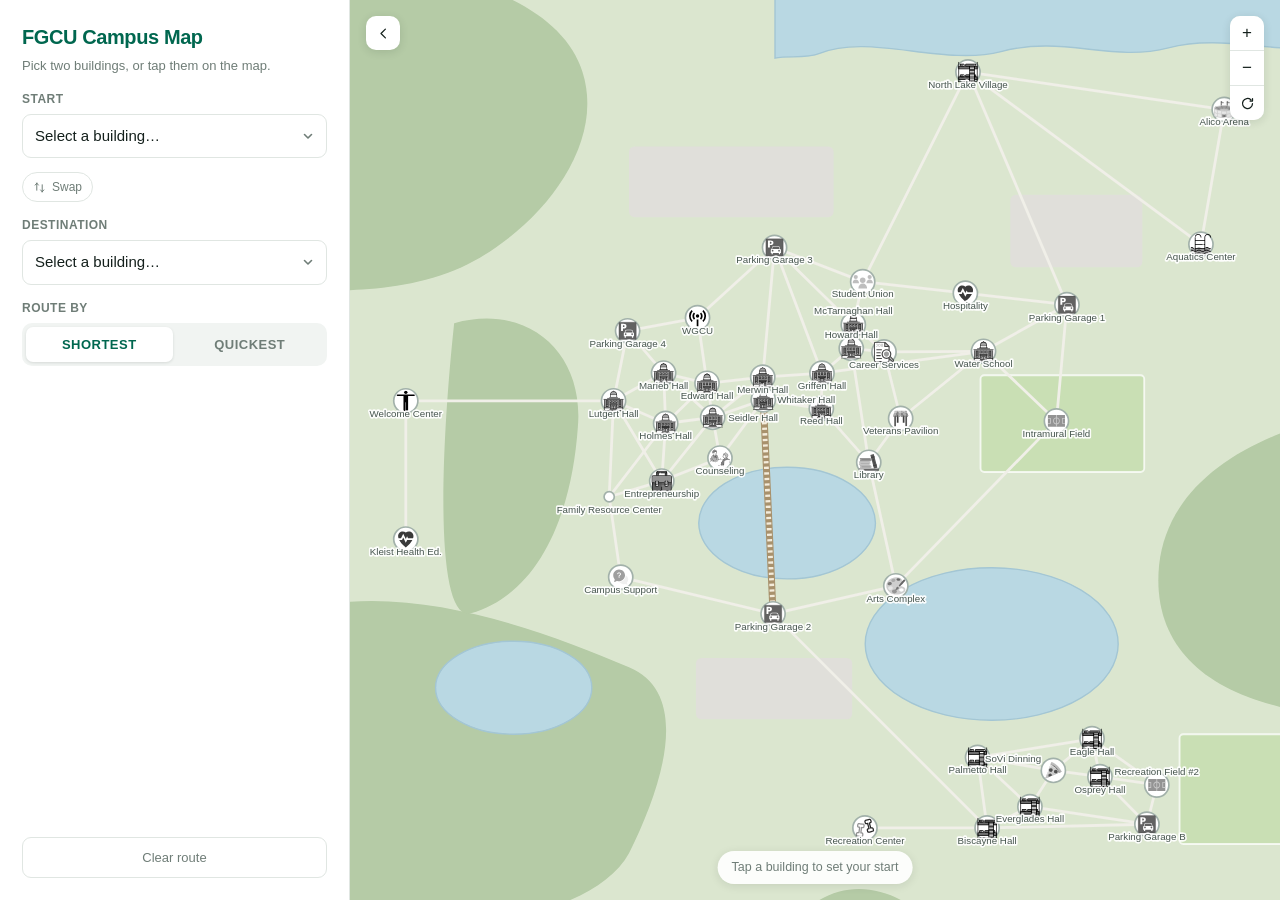
==== commit 8191e681: "counseling icon added" ====
--- a/web/index.html
+++ b/web/index.html
@@ -51,6 +51,65 @@
         <svg id="map" role="img" aria-label="Map of FGCU campus buildings and walkways">
           <defs>
             <!-- id is icon-<building id>: drawBuildings picks it up by name. -->
+            <symbol id="icon-Counseling" viewBox="0 0 24 24">
+              <svg viewBox="0 -36.5 378.383 378.383" xmlns="http://www.w3.org/2000/svg" fill="#000000"><g id="SVGRepo_bgCarrier" stroke-width="0"></g><g id="SVGRepo_tracerCarrier" stroke-linecap="round" stroke-linejoin="round"></g><g id="SVGRepo_iconCarrier"><defs><style>.a{fill:#ffffff;}.b{fill:#bdbdbd;}.c{fill:#211715;}.d{fill:#3d8dcc;}.e{fill:#b3b3b3;}.f{fill:#85807f;}.g{fill:none;}</style></defs>
+                <path class="a" d="M328.6,131.38a47.509,47.509,0,0,0,10.614-26.639,48.158,48.158,0,0,0-5.578-25.257c-9.477-17.387-21.7-21.423-29.31-23.138a48.551,48.551,0,0,0-22.146.481c-14.568,3.529-22.016,12.866-23.338,14.977a33.466,33.466,0,0,0-5.488,14.264,47.655,47.655,0,0,0-1.1,8.144c-.792,6.167-1.867,14.724-7.825,17.232a5.789,5.789,0,0,0-2.885,2.38c-1.657,2.945.86,4.587,2.329,6.522a9.52,9.52,0,0,1,1.757,4.224,59.037,59.037,0,0,0,.381,9.035,25.038,25.038,0,0,0,1.428,6.173,11.865,11.865,0,0,0,5.912,6.635c4.514,2.173,10.862,3.413,15.12,2.7a2.065,2.065,0,0,1,2.31,1.45,54.983,54.983,0,0,1,2.695,6.968l.088.3a46.881,46.881,0,0,1,14.317-6.988,85.767,85.767,0,0,1,24.016-3.668c.185,0,.368,0,.548.019,2.611-3.707,7.341-6.985,10.319-9.652A52.455,52.455,0,0,0,328.6,131.38Z"></path>
+                <path class="b" d="M281.851,98.429a49.1,49.1,0,0,1-.036,11.14c.852.17,3.89.957,4.742,1.126l.611.121a6.7,6.7,0,0,1,2.852-.958,5.919,5.919,0,0,1,4.845,1.486c1.808,1.767,2.288,4.984,1.794,7.5a14.893,14.893,0,0,1-6.785,10.274c.172.9.311,1.614.311,1.614a25.921,25.921,0,0,0,5.018,11.1c2.494,2.827,9.26,5.367,13.427,6.3l2.839.677c2.2-4.38,7.894-8.227,11.3-11.276,6.112-5.476,15.3-16.426,16.447-32.8a48.158,48.158,0,0,0-5.578-25.257c-8.5-15.584-19.2-20.443-26.8-22.518-.88-.24-1.719-.442-2.508-.62a48.551,48.551,0,0,0-22.146.481c-14.568,3.529-22.016,12.866-23.338,14.977a34.186,34.186,0,0,0-4.655,10.187l.287.357a14.218,14.218,0,0,0,4.664,3.118c6.04,2.84,13.482,6.811,19.4,9.668a6.425,6.425,0,0,1,2.084,1.374,4.718,4.718,0,0,1,1.144,2.6,43.36,43.36,0,0,1,.049,10.457c.852.17,3.89.957,4.742,1.126"></path>
+                <path class="c" d="M275.407,157a51.975,51.975,0,0,0-1.81-4.972q-.38-.9-.781-1.794c-.067-.148-.13-.3-.2-.444-.19-.38.277.668-.026-.076-1.5-3.68-5.6-2.229-8.67-2.479a27.241,27.241,0,0,1-9.554-2.547,10.62,10.62,0,0,1-5.382-6.51,37.956,37.956,0,0,1-1.386-11.259,11.156,11.156,0,0,0-3.313-9.172c-.669-.757-1.57-1.6-1.138-2.68.559-1.4,2.212-1.741,3.373-2.444a13.341,13.341,0,0,0,5.174-6.54c2.816-6.783,2.146-14.3,4.048-21.3.676-2.487-3.181-3.549-3.857-1.063-1.739,6.4-1.331,13.156-3.375,19.489-.752,2.328-1.945,4.765-4.138,6.038-1.451.843-2.878,1.372-3.966,2.742a5.773,5.773,0,0,0-1.272,4.8c.688,3.1,4.118,4.63,4.493,7.907.184,1.607-.031,3.341.052,4.966a54.432,54.432,0,0,0,.635,6.055,18.273,18.273,0,0,0,4.36,9.732c2.2,2.34,5.276,3.579,8.295,4.484a27.549,27.549,0,0,0,11.192,1.233c.794-.1.6-.276.923.475.151.343.312.683.464,1.025a46.8,46.8,0,0,1,2,5.4c.748,2.456,4.61,1.409,3.857-1.063Z"></path>
+                <path class="c" d="M255.239,86.884a33.309,33.309,0,0,1,2.792-9.6,46.888,46.888,0,0,1,2.337-4.146c.159-.256.319-.51.491-.758.108-.154.6-.8.267-.373a36.039,36.039,0,0,1,10.024-8.583,46.22,46.22,0,0,1,39.1-3.254c11.41,4.3,20.247,14.854,24.293,26.257a44.762,44.762,0,0,1,2,23.42,46.326,46.326,0,0,1-7.717,17.929,56.517,56.517,0,0,1-10.62,10.986,41.237,41.237,0,0,0-7.185,7,12.151,12.151,0,0,0-2.428,8.072,44.636,44.636,0,0,0,.394,4.7,2.011,2.011,0,0,0,2.46,1.4,2.053,2.053,0,0,0,1.4-2.46,34.621,34.621,0,0,1-.267-4.631,5.467,5.467,0,0,1,.737-3.262c1.567-2.907,4.253-5.12,6.755-7.2a67.1,67.1,0,0,0,11.573-11.708,48.788,48.788,0,0,0,7.546-42.891c-3.827-12.838-13.017-25.031-25.481-30.492a50.307,50.307,0,0,0-40.84.7c-9.554,4.446-17.253,12.126-20.305,22.355a41.671,41.671,0,0,0-1.186,5.47,2.065,2.065,0,0,0,1.4,2.46,2.017,2.017,0,0,0,2.461-1.4Z"></path>
+                <path class="c" d="M287.306,113.143c1.924-1.554,5.283-2.1,6.73.376,1.345,2.294.8,5.144-.044,7.5-1.714,4.791-5.954,7.435-10.694,8.641-2.494.633-1.437,4.492,1.063,3.857,5.079-1.291,9.8-4.072,12.337-8.8s3.7-12.66-1.827-15.859c-3.459-2-7.472-.9-10.394,1.458a2.012,2.012,0,0,0,0,2.828,2.047,2.047,0,0,0,2.829,0Z"></path>
+                <path class="c" d="M254.861,102.735c-.876,1.713-1.33,5.947,1.863,6.915,4.315.784,5.51-4.213,4.513-6.856C260.421,100.63,257.083,99.166,254.861,102.735Z"></path>
+                <path class="c" d="M288.256,131.266a26.953,26.953,0,0,0,2.512,7.319,16.519,16.519,0,0,0,4.057,5.639,25.585,25.585,0,0,0,6.44,3.617,42.153,42.153,0,0,0,6.834,2.225c2.506.573,3.576-3.283,1.063-3.857a41.491,41.491,0,0,1-6.194-1.962,29.614,29.614,0,0,1-2.862-1.334,20.249,20.249,0,0,1-2.453-1.518,13.375,13.375,0,0,1-3.432-4.829,23.337,23.337,0,0,1-2.108-6.363,2.015,2.015,0,0,0-2.46-1.4,2.047,2.047,0,0,0-1.4,2.46Z"></path>
+                <path class="c" d="M246.026,130.383a24.759,24.759,0,0,0,7.517.62,2,2,0,1,0,0-4,24.1,24.1,0,0,1-4.978-.178l.531.071c-.674-.094-1.345-.211-2.007-.37a2,2,0,0,0-1.063,3.857Z"></path><path class="c" d="M253.06,83.762c2.226,2.555,5.8,3.753,8.761,5.215,3.274,1.615,6.521,3.286,9.778,4.935q2.25,1.138,4.51,2.257c1.494.734,3.305,1.232,3.666,3.068a36.272,36.272,0,0,1,.04,10.332,2,2,0,0,0,1.468,1.929c1.591.332,3.152.794,4.743,1.126,2.512.523,3.586-3.331,1.063-3.857-1.59-.332-3.152-.794-4.742-1.126l1.468,1.928a37.216,37.216,0,0,0-.183-11.4c-.867-3.945-4.9-5.142-8.1-6.748-3.391-1.7-6.763-3.442-10.157-5.138q-2.425-1.212-4.874-2.38a13.594,13.594,0,0,1-4.616-2.973c-1.694-1.945-4.513.894-2.828,2.828Z"></path>
+                <path class="c" d="M155.744,295.751c5.142-1.473,10.231-3.154,15.334-4.755q14.475-4.542,28.941-9.115l17.942-5.663c2.446-.772,1.4-4.635-1.063-3.857-18.66,5.889-37.308,11.814-55.992,17.626-2.072.645-4.14,1.309-6.226,1.907-2.47.707-1.42,4.568,1.064,3.857Z"></path>
+                <path class="c" d="M254.23,270.26c-.905,11.054-1.655,22.117-3.122,33.115a2.01,2.01,0,0,0,2,2,2.051,2.051,0,0,0,2-2c1.467-11,2.217-22.061,3.122-33.115.21-2.565-3.791-2.552-4,0Z"></path>
+                <path class="d" d="M299.614,158.118a115.6,115.6,0,0,1,18.75-1.96c1.27.185,2.277.329,2.277.329,3.4.486,8.28,2.766,9.728,3.573,7.873,4.392,14.627,11.691,19.208,19.229-22.268,6.48-50.588,14.737-70.8,20.568-7.744,2.234-12.675,9.317-13.112,17.364-.881,16.212-1.552,32.776-2.258,48.348-.2.183-12.545,12.02-16.159,14.423-5.937,3.915-12.42,7.352-19.264,6.759-2.2-.191-6.731-1.454-8.689-2.794a17.356,17.356,0,0,1-7.144-11.331c-1.718-9.8,1.842-19.731,5.426-29.036,5.2-13.5,19.333-42.381,25.949-56.249a41.8,41.8,0,0,1,19.832-18.19A162.587,162.587,0,0,1,299.614,158.118Z"></path>
+                <path class="a" d="M109.471,133.512c-.636,2.325-1.256,4.363-1.824,5.931-1.505,4.147-2.432,6.447-4.051,10.57-4.047-11.355-21.885-43.7-27.177-51.2l-.963-1.614a5.275,5.275,0,0,0,.717-1.432,52.612,52.612,0,0,0,1.88-8.632l.106-.75a44.024,44.024,0,0,0,7.263,4.759,49.215,49.215,0,0,0,10.085,3.449c1.19.227,2.41.4,3.675.511a27.016,27.016,0,0,0,13.843-2.15c.059.524.095.835.095.835a7.191,7.191,0,0,0,.985,2.741,7.287,7.287,0,0,0,1.962,1.842l-.3,2.783C115.489,106.9,112.319,123.1,109.471,133.512Z"></path>
+                <path class="a" d="M217.619,228.871a9.609,9.609,0,0,0-4.312,2.891,14.5,14.5,0,0,0-3.068,9.057,45.36,45.36,0,0,0,1.164,9.66,4,4,0,0,1-.272,3.139l2.583,1.088c1.074-3.771,2.467-7.491,3.863-11.116,1.446-3.752,3.581-8.692,6.052-14.167A7.271,7.271,0,0,0,217.619,228.871Z"></path>
+                <path class="a" d="M107.909,29.414q-2.232-.18-4.755-.184c-32.336,0-38.721,25.421-38.721,25.421a5.326,5.326,0,0,0-3.846-.85,4.811,4.811,0,0,0-4,2.752c-1.164,2.562-.586,6.957.709,9.571a13.937,13.937,0,0,0,5.266,6.208,10.156,10.156,0,0,0,5.487,1.134c.248.515.406.846.406.846.6,1.259,2.029,3.464,2.029,3.464a44.609,44.609,0,0,0,4.957,6.208,43.061,43.061,0,0,0,9.978,7.155,49.215,49.215,0,0,0,10.085,3.449c1.19.227,2.41.4,3.675.511a27,27,0,0,0,20.6-6.4c5.884-4.807,8.449-12.394,9.376-20.784.535-4.838,1-10.1,1.7-15.351C130.854,52.561,135.019,31.6,107.909,29.414Z"></path>
+                <path class="a" d="M266.96,164.31a19.818,19.818,0,0,0-2.39,4.3c15.414-6.731,36.833-12.2,53.6-12.449-.13-.62-.218-1.055-.218-1.055l-.852-4.223a5.056,5.056,0,0,0-5.2-3.712,85.767,85.767,0,0,0-24.016,3.668C280.2,153.075,271.638,157.839,266.96,164.31Z"></path>
+                <path class="d" d="M98.516,120.675c.216-2,.359-3.485.353-3.761a49.175,49.175,0,0,0-2.913-8.353c2.72-2.075,5.872-4.207,7.668-5.52,1.977,1.542,3.537,2.813,5.293,4.436-.059.321-.093.51-.093.51a56.289,56.289,0,0,1-2.128,7.569c.58,2.32.978,4.651,1.388,6.821.859,4.535,1.259,6.655,1.669,10.089-.735,2.761-1.454,5.178-2.106,6.977-1.505,4.147-2.432,6.447-4.051,10.57a154.927,154.927,0,0,0-6.92-15.177l.126-.652C97.183,132.212,98.033,125.148,98.516,120.675Z"></path>
+                <path class="e" d="M68.842,218.918c-14.651,0-28.437-6.562-36.2-15.448a33.833,33.833,0,0,1-7.849-14.257c-2.587-9.431-1.807-21.044.221-30.717,2.288-10.912,5.669-23.309,10.266-32.153,7.492-14.411,18.79-19.631,33.271-25.884l5.981-2.59.427-.185c-1-5.283,23.777,38.683,28.641,52.329,1.619-4.123,2.546-6.423,4.051-10.57,3.112-8.595,7.78-31.258,8.119-38.293l.319-2.953s.031-.282.061-.563l.661.235,8.388,2.985c16.935,6.031,24.816,15.929,27.71,34.506,2.564,16.458,2.413,34.478,2.284,51.83l-3.877,10L74.429,212.084Z"></path>
+                <path class="c" d="M77.349,98.568q.459-1.857,1.039-3.679A2,2,0,0,0,75.45,92.63a2.157,2.157,0,0,0-.919,1.2q-.581,1.821-1.039,3.678a2.09,2.09,0,0,0,.2,1.541,2,2,0,0,0,3.656-.477Z"></path>
+                <path class="a" d="M101.458,225.5c-1.155-.722-2.366-1.969-3.513-2.282-2.6-.708-6.613-.047-9.318-.6-3.59-.737-7.712-1.643-9.273-4.958l-4.408-3.078c-.74-3.24-.05-6.62.76-9.84.8-3.15,1.81-6.43,4.17-8.66a15,15,0,0,1,7.25-3.66c3.92-.71,14.82-1.72,17.23-1.52a20.131,20.131,0,0,1,7.717,2.273A20.168,20.168,0,0,0,114.2,192c.3-.161.6-.3.92-.45,3.971-1.8,9.151-2.432,13.225-4.15a5.362,5.362,0,0,1,4.488.142c4.8,2.425,9.709,6.761,11.417,10.251,1.042,2.116.054,5.825-1.411,7.486a146.984,146.984,0,0,1-12.489,15.361c-1.736,2.458-5.2,2.63-7.856,2.844a18.631,18.631,0,0,1-12-3.7l-4.746.163a8.616,8.616,0,0,1,.873,1.43,3.872,3.872,0,0,1-.508,3.351,3.119,3.119,0,0,1-3.858,1.172A4.14,4.14,0,0,1,101.458,225.5Z"></path>
+                <path class="c" d="M357.2,228.013a75.237,75.237,0,0,0-.284-37.113,57.168,57.168,0,0,0-19.594-28.569c-4.628-3.607-10.263-6.852-16.146-7.773a2.063,2.063,0,0,0-2.46,1.4,2.015,2.015,0,0,0,1.4,2.46,32.124,32.124,0,0,1,13.2,5.88,52.488,52.488,0,0,1,12.023,12.2,50.867,50.867,0,0,1,7.29,14.046,62.519,62.519,0,0,1,2.711,16.908,67.416,67.416,0,0,1-2,19.5c-.66,2.491,3.2,3.554,3.857,1.064Z"></path>
+                <path class="c" d="M319.884,154.574c-.5-2.485-.664-5.382-2.555-7.268a7.905,7.905,0,0,0-5.668-2.135,71.383,71.383,0,0,0-8.6.523c-9.992,1.175-20.326,3.63-28.823,9.233a31.168,31.168,0,0,0-10.577,10.89c-1.22,2.267,2.232,4.289,3.454,2.019,3.772-7.011,11.378-11.61,18.677-14.218a80.4,80.4,0,0,1,14.01-3.46,74.679,74.679,0,0,1,7.549-.849q1.791-.111,3.587-.134a6.112,6.112,0,0,1,2.578.3c2.146.929,2.107,4.179,2.507,6.161.508,2.521,4.365,1.454,3.857-1.064Z"></path>
+                <path class="a" d="M262.52,283.824c1.087-20.419,1.909-43.859,3.145-66.6.437-8.047,5.368-15.13,13.112-17.364,22.993-6.633,56.481-16.407,79.613-23.131,9.024-2.623,18.264,4.2,17.972,13.59-.477,15.369-3.422,35.314-4.882,50.4"></path>
+                <path class="c" d="M264.52,283.824c.989-18.634,1.679-37.282,2.594-55.92.364-7.417-.362-15.808,5.059-21.678a17.214,17.214,0,0,1,8.294-4.775q5.282-1.524,10.562-3.055,23.4-6.78,46.8-13.6c7.184-2.091,14.348-4.449,21.6-6.275a12.185,12.185,0,0,1,14.384,7.828c1.071,3.378.443,7.221.213,10.693-.281,4.242-.671,8.476-1.105,12.705-.862,8.4-1.919,16.769-2.837,25.158q-.318,2.907-.6,5.817a2.015,2.015,0,0,0,2,2,2.043,2.043,0,0,0,2-2c.837-8.6,1.934-17.166,2.882-25.75.484-4.38.937-8.763,1.3-13.154a108.462,108.462,0,0,0,.695-12.371A15.989,15.989,0,0,0,365.9,174.56c-3.75-.824-7.124-.028-10.725,1.019l-11.138,3.241q-24.312,7.076-48.625,14.142-5.691,1.65-11.384,3.3c-3.5,1.012-7.219,1.77-10.378,3.657a20.14,20.14,0,0,0-7.249,7.557,24.965,24.965,0,0,0-2.8,10.959c-1.05,19.586-1.773,39.187-2.74,58.777q-.163,3.307-.339,6.615c-.136,2.573,3.864,2.565,4,0Z"></path>
+                <path class="c" d="M241.069,187.862c-4.525,9.45-9.092,18.881-13.544,28.366-4.283,9.128-8.606,18.282-12.212,27.7-4.533,11.846-10.151,28.584-.025,39.224,3.678,3.864,9.536,5.814,14.823,5.653,6.634-.2,13.026-3.508,18.364-7.239a95.774,95.774,0,0,0,9.735-8.381q3.334-3.075,6.612-6.211c1.861-1.786-.97-4.612-2.829-2.829-4.537,4.351-9.1,8.723-13.951,12.73-.574.475-.974.8-1.287,1.023-1.014.727-2.081,1.387-3.148,2.034a36.765,36.765,0,0,1-8.617,4.04,17.183,17.183,0,0,1-8.1.6,18.486,18.486,0,0,1-6.588-2.345c-5.163-3.439-6.715-9.741-6.592-15.588.146-6.868,2.4-13.518,4.79-19.888,3.341-8.906,7.357-17.545,11.378-26.16,4.8-10.278,9.744-20.484,14.642-30.714,1.106-2.31-2.342-4.342-3.454-2.018Z"></path><path class="c" d="M222.555,226.805c-5.9-1.5-11.166,2.567-13.2,7.9a20.34,20.34,0,0,0-1.037,8.789c.135,1.717.4,3.425.7,5.119.186,1.034.977,3.031.381,4-1.354,2.2,2.1,4.209,3.454,2.019,1.445-2.344.321-5.31-.1-7.8a24.3,24.3,0,0,1-.3-8.316c.763-4.233,4.095-9.1,9.036-7.848,2.5.634,3.561-3.223,1.064-3.857Z"></path><path class="c" d="M245.034,188.724a43.505,43.505,0,0,1,9.489-11.744,48.011,48.011,0,0,1,13.126-7.518,160.843,160.843,0,0,1,32.836-9.476,110.49,110.49,0,0,1,18.324-1.833c2.573-.024,2.579-4.024,0-4-11.676.111-23.373,2.334-34.593,5.455a159.249,159.249,0,0,0-16.566,5.565A58.362,58.362,0,0,0,253.107,173a46.159,46.159,0,0,0-11.527,13.7c-1.276,2.24,2.179,4.258,3.454,2.019Z"></path>
+                <path class="c" d="M162.964,177.114q19.981-3.809,39.962-7.619h-1.064q19.105,5.281,38.21,10.56c2.484.691,3.544-3.167,1.064-3.857q-14.315-3.982-28.642-7.918l-7.129-1.968a8.809,8.809,0,0,0-3.5-.674c-1.308.208-2.608.5-3.909.744q-8.005,1.522-16.01,3.052L161.9,173.257c-2.526.481-1.456,4.337,1.063,3.857Z"></path>
+                <path class="c" d="M2.506,209.968q14.7-2.809,29.4-5.62c2.526-.482,1.457-4.338-1.063-3.857q-14.7,2.8-29.4,5.62c-2.525.482-1.456,4.338,1.064,3.857Z"></path>
+                <path class="c" d="M19.334,152.047A19.336,19.336,0,0,0,5.788,168.4c-.415,3.734.523,7.557,1.069,11.238q.947,6.37,1.879,12.741,1.036,7.065,2.071,14.129a2.014,2.014,0,0,0,2.461,1.4,2.051,2.051,0,0,0,1.4-2.46q-1.719-11.716-3.44-23.433c-.967-6.537-3.036-13.545.678-19.6a15.417,15.417,0,0,1,8.5-6.51c2.44-.786,1.4-4.65-1.064-3.857Z"></path>
+                <path class="f" d="M64.433,54.651a5.326,5.326,0,0,0-3.846-.85,4.811,4.811,0,0,0-4,2.752l-.972,2.137c-2.016-4.214-2.709-11.269-2.986-14.736A50.493,50.493,0,0,1,53.856,31.4c1.561-6.647,3.6-10.452,8.522-16.056C73.119,3.7,84.934,1.708,92.9,2c12.2.45,20.922,3.275,28.539,12.206,5.485,5.012,7.935,11.21,9.286,18.19a61.813,61.813,0,0,1-.147,21.142l-.1-2.617c-.244-6.245-5.178-12.857-8.715-14.333a33.6,33.6,0,0,0-5.242-1.739,10.7,10.7,0,0,0-3.33-.167l-.74.218c-5.428,1.6-13.193,5.231-17.53,7a1.392,1.392,0,0,1-1.923-1.518,6.051,6.051,0,0,0,.018-2.464c-.195-1.044-1.049-1.565-1.751-1.271-8.642,3.62-18.108,14.958-19.737,17.989Z"></path><path class="c" d="M109.488,221.514a21.321,21.321,0,0,0,16.819,3.537,9.935,9.935,0,0,0,3.88-1.5,21.59,21.59,0,0,0,3.381-3.461c1.8-2,3.553-4.037,5.217-6.15,1.882-2.39,3.662-4.854,5.5-7.274a10.724,10.724,0,0,0,2.323-7.7c-.346-2.874-2.608-5.351-4.6-7.285a33.159,33.159,0,0,0-7.8-5.681,7.815,7.815,0,0,0-5.587-.8c-1.741.439-3.415,1.229-5.16,1.707-3.486.956-7.24,1.631-10.415,3.447-2.234,1.278-.221,4.735,2.019,3.454,2.365-1.352,5.182-1.921,7.793-2.6,1.241-.324,2.483-.649,3.706-1.039,1.332-.424,2.818-1.351,4.255-1.182a9.276,9.276,0,0,1,3.522,1.714,29.935,29.935,0,0,1,3.327,2.437c1.761,1.494,4.008,3.431,4.86,5.662.685,1.8-.338,4.058-1.411,5.467-1.532,2.013-3.008,4.066-4.555,6.067q-2.165,2.8-4.506,5.451-1.226,1.392-2.484,2.755a6.831,6.831,0,0,1-2.688,2.238,16.392,16.392,0,0,1-7.349.624,17.343,17.343,0,0,1-8.026-3.343,2.013,2.013,0,0,0-2.736.717,2.05,2.05,0,0,0,.717,2.737Z"></path><path class="c" d="M121,201.221a11.265,11.265,0,0,0,1.731-.539,11.722,11.722,0,0,0,1.921-.936,2.1,2.1,0,0,0,.92-1.2,2.047,2.047,0,0,0-.2-1.541,2,2,0,0,0-2.736-.718,8.914,8.914,0,0,1-1.316.682l.478-.2a11.292,11.292,0,0,1-1.859.592,2,2,0,0,0-.478,3.655,2.169,2.169,0,0,0,1.541.2Z"></path>
+                <path class="c" d="M57.617,159.754c-1.723,6.459-3.138,13.03-2.523,19.737.308,3.371.95,6.38,3.044,9.142,2.474,3.262,5.885,4.992,9.575,6.561a53.506,53.506,0,0,0,10.3,3.15c2.513.514,3.588-3.34,1.063-3.857A51.62,51.62,0,0,1,71,192.24c-3.134-1.194-6.493-2.526-8.837-5.007a11.8,11.8,0,0,1-3.035-7.413,34.156,34.156,0,0,1,.015-7.957,89.758,89.758,0,0,1,2.334-11.046c.665-2.49-3.193-3.552-3.857-1.063Z"></path>
+                <path class="c" d="M68.842,216.918C57.38,216.869,45.547,212.841,37,205.06a34.517,34.517,0,0,1-9.27-13.2A48.475,48.475,0,0,1,25.18,173.5a96.148,96.148,0,0,1,2.668-18.628,160.165,160.165,0,0,1,5.184-18.226,60.2,60.2,0,0,1,7.5-15.066A41.236,41.236,0,0,1,50.984,111.6c7.56-5.1,16.22-8.4,24.553-12a2.013,2.013,0,0,0,.718-2.736,2.053,2.053,0,0,0-2.737-.718c-7.635,3.306-15.494,6.358-22.593,10.739a47.68,47.68,0,0,0-11.808,10.044,56.5,56.5,0,0,0-8.689,15.338,140.033,140.033,0,0,0-5.79,18.8,116.393,116.393,0,0,0-3.3,19.352,57.645,57.645,0,0,0,1.642,19.742,38.114,38.114,0,0,0,8.94,15.493c9.28,10.006,23.452,15.206,36.925,15.264,2.575.011,2.578-3.989,0-4Z"></path>
+                <path class="c" d="M157.189,187.19c.074-9.938.156-19.883-.261-29.815-.384-9.163-1-18.527-3.031-27.493a43.876,43.876,0,0,0-7.9-17.561,39.287,39.287,0,0,0-14.855-11.209c-4.466-2.031-9.181-3.528-13.8-5.171-2.43-.865-3.475,3-1.063,3.857,9.157,3.258,18.718,6.151,25.437,13.619a37.046,37.046,0,0,1,7.884,15.7c2.155,8.323,2.771,17.1,3.21,25.652.555,10.8.462,21.613.382,32.419-.019,2.575,3.98,2.577,4,0Z"></path>
+                <path class="c" d="M131.733,135.6c-.622,14.113-.844,28.238-1.43,42.351-.107,2.574,3.893,2.569,4,0,.586-14.113.808-28.238,1.43-42.351.113-2.573-3.887-2.568-4,0Z"></path>
+                <path class="c" d="M57.576,58.141c-1.991-3.875-2.447-8.638-2.836-12.917a42.386,42.386,0,0,1,1.044-13.3,31.451,31.451,0,0,1,5.692-12.395A42.009,42.009,0,0,1,73.867,8.615C81.393,4.335,89.85,3.3,98.341,4.439a35.12,35.12,0,0,1,24.51,14.155c3.566,4.6,5.413,10.325,6.23,16.033a57.411,57.411,0,0,1-.447,18.455c-.472,2.516,3.382,3.594,3.857,1.063,2.1-11.185,1.69-24.272-4.074-34.379A39.158,39.158,0,0,0,103.127,1.25C93.741-.837,83.94-.457,75.106,3.507,65.25,7.929,56.311,16.8,52.94,27.18a48.168,48.168,0,0,0-1.861,8.57,40.215,40.215,0,0,0-.428,8.439c.424,5.343.987,11.136,3.472,15.97,1.177,2.291,4.629.269,3.453-2.018Z"></path>
+                <path class="c" d="M132.473,50.923a20.228,20.228,0,0,0-3.4-9.964c-1.543-2.368-3.645-4.945-6.309-6.1a2.065,2.065,0,0,0-2.736.717,2.015,2.015,0,0,0,.717,2.737,7.636,7.636,0,0,1,1.331.749c.111.077.22.157.328.238-.228-.172-.075-.057.058.057.249.214.494.431.731.659a15.1,15.1,0,0,1,2.426,2.958,19.771,19.771,0,0,1,1.935,3.758,17.332,17.332,0,0,1,.634,2.128,9.153,9.153,0,0,1,.281,2.059,2.043,2.043,0,0,0,2,2,2.019,2.019,0,0,0,2-2Z"></path>
+                <path class="c" d="M111.914,32.974A111.292,111.292,0,0,0,100.1,37.53c-1.734.743-3.461,1.508-5.2,2.231a3.3,3.3,0,0,0-.515.212c.019-.054,1.314.774.553.487.14.053-.164.624.083-.166a3.811,3.811,0,0,0,.1-.859,5.825,5.825,0,0,0-.6-3.141c-2.362-4-7.812.349-10.265,2.161a62.794,62.794,0,0,0-8.784,7.953,38.653,38.653,0,0,0-5.674,7.22c-1.241,2.257,2.212,4.277,3.453,2.019a30.968,30.968,0,0,1,4.291-5.576,61.9,61.9,0,0,1,8.133-7.711,33.982,33.982,0,0,1,4.546-3c.386-.209.777-.41,1.174-.6.078-.036.4-.131.439-.2.214-.367-.709-.177-.7-.189-.039.04-.175,1.972-.169,2.321a3.444,3.444,0,0,0,4.482,3.133,53.123,53.123,0,0,0,4.948-2.1,116.316,116.316,0,0,1,12.582-4.9c2.459-.738,1.412-4.6-1.064-3.857Z"></path>
+                <path class="c" d="M153.257,174.576a64.19,64.19,0,0,1-.226,13.386,28.54,28.54,0,0,1-.83,4.4,8.312,8.312,0,0,1-2.3,3.413c-1.848,1.8.982,4.626,2.829,2.829a12.751,12.751,0,0,0,3.071-4.452,21.13,21.13,0,0,0,1.042-4.8,54.393,54.393,0,0,0,.685-7.149c.036-2.547-.115-5.091-.267-7.632-.153-2.558-4.155-2.575-4,0Z"></path>
+                <path class="c" d="M101.485,219.014a6.213,6.213,0,0,1,2.919,2.493c.489.773.61,2.181-.489,2.575-1.136.407-2.424-1.028-3.229-1.618a7.924,7.924,0,0,0-4.085-1.49c-2.959-.318-5.878.078-8.808-.574-2.53-.564-5.446-1.249-6.712-3.751-1.163-2.3-4.615-.275-3.454,2.019,1.81,3.577,5.789,4.873,9.447,5.664a27.737,27.737,0,0,0,6.052.53c1.781-.006,3.726-.215,5.25.843,1.7,1.185,3.117,2.481,5.341,2.422a5.156,5.156,0,0,0,4.68-3.573c1.6-4.164-2.206-8.018-5.849-9.4a2.015,2.015,0,0,0-2.46,1.4,2.044,2.044,0,0,0,1.4,2.46Z"></path>
+                <path class="c" d="M123.406,205.851c.215-5.736-4.513-10.852-9.084-13.693a22.09,22.09,0,0,0-13-3.211c-3.919.207-7.841.59-11.731,1.1-4.858.638-9.569,2.195-12.6,6.324a22.75,22.75,0,0,0-3.28,8.068c-.878,3.52-1.448,7.075-.7,10.672.522,2.519,4.379,1.453,3.857-1.063a18.091,18.091,0,0,1,.533-7.852,24.974,24.974,0,0,1,2.213-6.514c2.062-3.672,6.037-5.1,9.991-5.637,3.28-.446,6.724-.766,10.078-1,3.415-.235,6.49-.216,9.75,1.093,4.464,1.792,10.166,6.4,9.967,11.71-.1,2.574,3.9,2.57,4,0Z"></path>
+                <path class="c" d="M104.326,203.03a23.854,23.854,0,0,1,4.028,1.006c.267.094.531.193.794.3.136.055.377.162.111.044q.2.09.405.183.764.356,1.491.782c.42.247.83.513,1.224.8.017.013.383.3.144.105s.079.068.127.108c.172.143.341.291.5.444a12.99,12.99,0,0,1,2.086,2.5,2,2,0,1,0,3.454-2.019,17.288,17.288,0,0,0-5.383-5.307,22.39,22.39,0,0,0-7.922-2.8,2.051,2.051,0,0,0-2.461,1.4,2.024,2.024,0,0,0,1.4,2.46Z"></path>
+                <path class="c" d="M104.526,211.533c.082.006.163.014.244.021.349.026-.1-.039-.183-.027a1.657,1.657,0,0,1,.509.1,9.184,9.184,0,0,1,1.1.325c.089.032.176.067.265.1.328.12-.333-.15-.107-.048.178.08.355.159.529.246q.561.278,1.091.61c.17.107.337.217.5.332.082.057.164.116.245.175.256.188.029.063-.07-.058a11.012,11.012,0,0,0,.9.784c.294.285.558.591.824.9.155.18-.3-.418-.07-.09.053.077.109.152.161.229.114.167.22.339.321.514a2,2,0,0,0,3.454-2.019,12.534,12.534,0,0,0-4.248-4.222,11.948,11.948,0,0,0-5.467-1.871,2.011,2.011,0,0,0-2,2,2.048,2.048,0,0,0,2,2Z"></path>
+                <path class="c" d="M97.014,60.9c.464-1.713-.009-5.6-3.23-5.822-4.243.17-4.309,4.891-2.805,7.058C92.21,63.914,95.675,64.551,97.014,60.9Z"></path>
+                <path class="c" d="M122.235,60.837c.424-1.718-.009-5.618-2.96-5.842-3.885.17-3.944,4.906-2.566,7.081C117.836,63.857,121.009,64.5,122.235,60.837Z"></path>
+                <path class="c" d="M105.958,66.643a28.987,28.987,0,0,1,1.656,3.076l-.2-.478a1.891,1.891,0,0,1,.132.448l-.071-.532a1.272,1.272,0,0,1,0,.185l.071-.532a.767.767,0,0,1-.044.171l.2-.477a.53.53,0,0,1-.061.1l.313-.405a2.065,2.065,0,0,1-.291.27l.405-.312a1.936,1.936,0,0,1-.349.2l.478-.2a1.9,1.9,0,0,1-.418.112l.531-.072c-.328.042-.652.071-.981.119a1.993,1.993,0,0,0-1.195.919,2,2,0,0,0,.717,2.737l.478.2a2,2,0,0,0,1.063,0l.042-.006-.532.072a8.94,8.94,0,0,0,1.143-.152,3.807,3.807,0,0,0,1.57-.9,2.6,2.6,0,0,0,.86-1.978,4.115,4.115,0,0,0-.524-1.76c-.466-.97-.993-1.912-1.542-2.836a2.071,2.071,0,0,0-1.2-.919,2,2,0,0,0-2.259,2.938Z"></path>
+                <path class="c" d="M65.443,52.924A7.723,7.723,0,0,0,56.7,53.3c-2.028,1.571-2.7,4.1-2.733,6.572-.066,5.431,2.83,11.48,7.658,14.221a10.544,10.544,0,0,0,9.284.587,2.015,2.015,0,0,0,.717-2.736,2.047,2.047,0,0,0-2.736-.718,5.468,5.468,0,0,1-3.4.065,6.1,6.1,0,0,1-2.818-1.3,12.629,12.629,0,0,1-3.975-5.713c-.7-2.048-1.215-5.034-.261-6.945a4.174,4.174,0,0,1,.308-.509c-.245.353.088-.091.137-.138a2.733,2.733,0,0,1,1.062-.676,3.734,3.734,0,0,1,3.49.365,2,2,0,0,0,2.019-3.454Z"></path><path class="c" d="M86.431,89.412a38.64,38.64,0,0,1-9.417-6.688A35.378,35.378,0,0,1,70.185,73.3a2.019,2.019,0,0,0-2.736-.718,2.041,2.041,0,0,0-.718,2.736,33.942,33.942,0,0,0,2.885,4.7,41.39,41.39,0,0,0,4.57,5.531,43.1,43.1,0,0,0,10.226,7.313c2.28,1.19,4.3-2.26,2.019-3.454Z"></path><path class="c" d="M128.854,52.561c-.717,5.465-1.1,10.971-1.827,16.433a34.7,34.7,0,0,1-3.8,12.455c-4.271,7.582-13.044,11.911-21.6,11.779a37.947,37.947,0,0,1-15.2-3.816,2.059,2.059,0,0,0-2.736.718,2.016,2.016,0,0,0,.717,2.736c9.392,4.309,19.984,6.192,29.705,1.773a28.047,28.047,0,0,0,11.207-9.03A33.031,33.031,0,0,0,130.5,72.432c1.216-6.546,1.487-13.272,2.353-19.871a2.01,2.01,0,0,0-2-2,2.052,2.052,0,0,0-2,2Z"></path>
+                <path class="c" d="M88.2,50.888l-2.089,1.924a1.5,1.5,0,0,0-.414.643,1.814,1.814,0,0,0,0,1.542,1.5,1.5,0,0,0,.414.643,2.012,2.012,0,0,0,1.414.586l.532-.071a1.992,1.992,0,0,0,.882-.515l2.089-1.923a1.934,1.934,0,0,0,.414-2.185,1.509,1.509,0,0,0-.414-.644,2.009,2.009,0,0,0-1.414-.585l-.531.071a2,2,0,0,0-.883.514Z"></path>
+                <path class="c" d="M108.6,78.236a12.007,12.007,0,0,0-5.227-1.247,13.181,13.181,0,0,0-5.072.97,2,2,0,0,0,1.063,3.857,16.612,16.612,0,0,1,2.158-.7c.155-.035.311-.061.468-.089.275-.047-.087.024-.166.022a3.038,3.038,0,0,0,.313-.03,10.993,10.993,0,0,1,1.1-.033c.354.007.708.03,1.061.067.073.008.467.052.129.014-.313-.036,0,0,.06.013.17.029.341.061.51.1a9.754,9.754,0,0,1,1.022.276c.075.025.149.051.223.079s.4.16.082.026.171.09.253.133a2,2,0,1,0,2.019-3.454Z"></path>
+                <path class="c" d="M106.9,107.455a49.33,49.33,0,0,1-1.574,5.928,5.462,5.462,0,0,0-.441,3.169c.286,1.3.571,2.6.819,3.913.754,3.99,1.567,7.978,2.054,12.012a2.063,2.063,0,0,0,2,2,2.012,2.012,0,0,0,2-2,148.621,148.621,0,0,0-3.129-17.452v1.063a51.94,51.94,0,0,0,2.128-7.57c.476-2.515-3.379-3.593-3.857-1.063Z"></path>
+                <path class="c" d="M94.231,109.569A51.5,51.5,0,0,1,96.269,115a6.669,6.669,0,0,1,.568,2.458c-.122,1.631-.323,3.259-.505,4.885-.433,3.863-.761,7.617-1.459,11.309-.475,2.515,3.379,3.593,3.857,1.063.787-4.16,1.163-8.429,1.631-12.634.18-1.607.455-3.25.495-4.869a12.58,12.58,0,0,0-.942-3.944c-.635-1.947-1.408-3.843-2.23-5.719a2.013,2.013,0,0,0-2.736-.717,2.05,2.05,0,0,0-.717,2.736Z"></path>
+                <path class="c" d="M106.035,113.988c-2.012.027-4.026.049-6.036.12a2,2,0,0,0,0,4c2.01-.071,4.024-.093,6.036-.12a2,2,0,0,0,0-4Z"></path>
+                <path class="c" d="M112.027,107.68a82.78,82.78,0,0,0-6.989-6.053,2.058,2.058,0,0,0-2.423-.313c-3.207,2.337-6.512,4.534-9.6,7.032a2.012,2.012,0,0,0,0,2.828,2.046,2.046,0,0,0,2.828,0c2.821-2.281,5.861-4.271,8.791-6.406l-2.424-.313a83.106,83.106,0,0,1,6.988,6.053c1.842,1.8,4.673-1.024,2.829-2.828Z"></path>
+                <path class="c" d="M65.278,104.993a24.21,24.21,0,0,0-2.564,5.669c-.477,1.562-.284,2.821,1.234,3.629,2.773,1.478,5.81,2.525,8.7,3.741l-.883-3.343c-1.483,1.774-2.98,3.539-4.413,5.354-1.281,1.623-2.583,3.309-1.953,5.5.424,1.476,1.755,2.789,2.637,4.019q1.546,2.154,3.066,4.325c4.958,7.051,9.889,14.12,15.088,21a2.065,2.065,0,0,0,2.737.717,2.013,2.013,0,0,0,.717-2.736c-4.8-6.353-9.383-12.866-13.956-19.385-1.8-2.573-3.609-5.148-5.464-7.686-.26-.356-.976-1.018-.991-1.484-.022-.639,1.039-1.558,1.387-1.993,1.3-1.623,2.641-3.208,3.974-4.8a2.037,2.037,0,0,0-.883-3.343c-1.552-.652-3.112-1.285-4.661-1.945-.776-.331-1.552-.664-2.317-1.019-.282-.131-.558-.276-.84-.408-.4-.186-.22-.157-.067.01l.515.883c.36.977-.1.928.1.483.077-.178.109-.39.168-.576.156-.5.339-.992.535-1.476a20.31,20.31,0,0,1,1.586-3.114c1.366-2.191-2.093-4.2-3.453-2.019Z"></path>
+                <path class="c" d="M74.692,99.818a192.823,192.823,0,0,1,10.267,17.239c4.322,7.766,8.514,15.617,12.378,23.622a101.46,101.46,0,0,1,4.33,9.865,2.02,2.02,0,0,0,3.857,0c1.614-4.107,3.329-8.2,4.674-12.407,1.044-3.265,1.89-6.594,2.69-9.926,1.752-7.3,3.306-14.692,4.343-22.132.366-2.62.57-5.253.854-7.882a2.012,2.012,0,0,0-2-2,2.046,2.046,0,0,0-2,2c-.595,5.507-1.232,10.614-2.288,16.114a212.638,212.638,0,0,1-5.133,21.725c-1.39,4.572-3.251,9-5,13.445h3.857c-2.536-7.067-6.127-13.813-9.582-20.46-4.057-7.806-8.282-15.533-12.742-23.116-1.611-2.741-3.226-5.5-5.055-8.106-1.468-2.091-4.938-.094-3.453,2.019Z"></path>
+                <path class="c" d="M124.426,108.322a18.306,18.306,0,0,1,2.084,2.775,14.206,14.206,0,0,0,.862,1.534l.19.382.352-1.291c-.013-.007-.06.041-.074.038-.25-.053-1.065.54-1.291.655-.524.266-1.066.511-1.577.8a3.149,3.149,0,0,0-1.253,4.412,12.093,12.093,0,0,0,2.32,2.395c.432.409.863.82,1.288,1.237.257.251,1.05.8,1.108,1.159v-1.063a24.263,24.263,0,0,1-2.107,4.47q-1.38,2.825-2.782,5.64c-.613,1.234-1.205,2.463-1.776,3.716l-4.931,10.836-1.446,3.177a2.06,2.06,0,0,0,.718,2.736,2.015,2.015,0,0,0,2.736-.717c3.686-8.1,7.415-16.146,11.313-24.144.863-1.769,2.937-4.556,1.874-6.537a13.14,13.14,0,0,0-2.68-2.876c-.43-.411-.863-.817-1.3-1.225a4.666,4.666,0,0,0-.636-.6c-.748-.436.163-.045-.17.41l-.717.717c1.253-.942,3.037-1.222,4.175-2.322,1.357-1.31.679-2.986-.084-4.409a23.625,23.625,0,0,0-3.371-4.734c-1.739-1.906-4.562.929-2.829,2.828Z"></path><path class="g" d="M69.257,101.626a25.9,25.9,0,0,0,4.486-2.663,6.7,6.7,0,0,0,2.43-3.2,52.612,52.612,0,0,0,1.88-8.632"></path>
+                <path class="g" d="M113.12,93.784a7.191,7.191,0,0,0,.985,2.741A9.347,9.347,0,0,0,119.2,99.77"></path></g>
+              </svg>
+            </symbol>
+
             <symbol id="icon-SoVi_Dinning" viewBox="0 0 24 24">
               <svg viewBox="0 0 24 24" fill="none" xmlns="http://www.w3.org/2000/svg"><g id="SVGRepo_bgCarrier" stroke-width="0"></g><g id="SVGRepo_tracerCarrier" stroke-linecap="round" stroke-linejoin="round"></g><g id="SVGRepo_iconCarrier"> 
                 <path d="M2.59947 21.5863L4.06877 20.9559L5.5925 20.4662L7.64226 19.405L8.83947 18.9923L10.5355 18.176L14.5534 16.5752L15.923 15.9041L17.1791 15.2737L19.3241 14.4438C17.3605 9.82732 13.6102 6.20848 8.99819 4.39453L8.00959 6.76627C7.86901 7.10639 7.75564 7.45558 7.67854 7.81383C7.57878 8.25825 7.43366 8.68453 7.24319 9.0972L6.61284 10.4531C6.48587 10.7298 6.37703 11.0109 6.29087 11.3012L5.73308 13.1741C5.67412 13.3736 5.6061 13.5686 5.52901 13.7591L4.50866 16.2396L3.57901 18.8744C3.51098 19.0739 3.42936 19.2689 3.33866 19.4594L2.41354 21.3958C2.35912 21.5137 2.47703 21.6407 2.59947 21.5863Z" fill="url(#paint0_linear)"></path> 
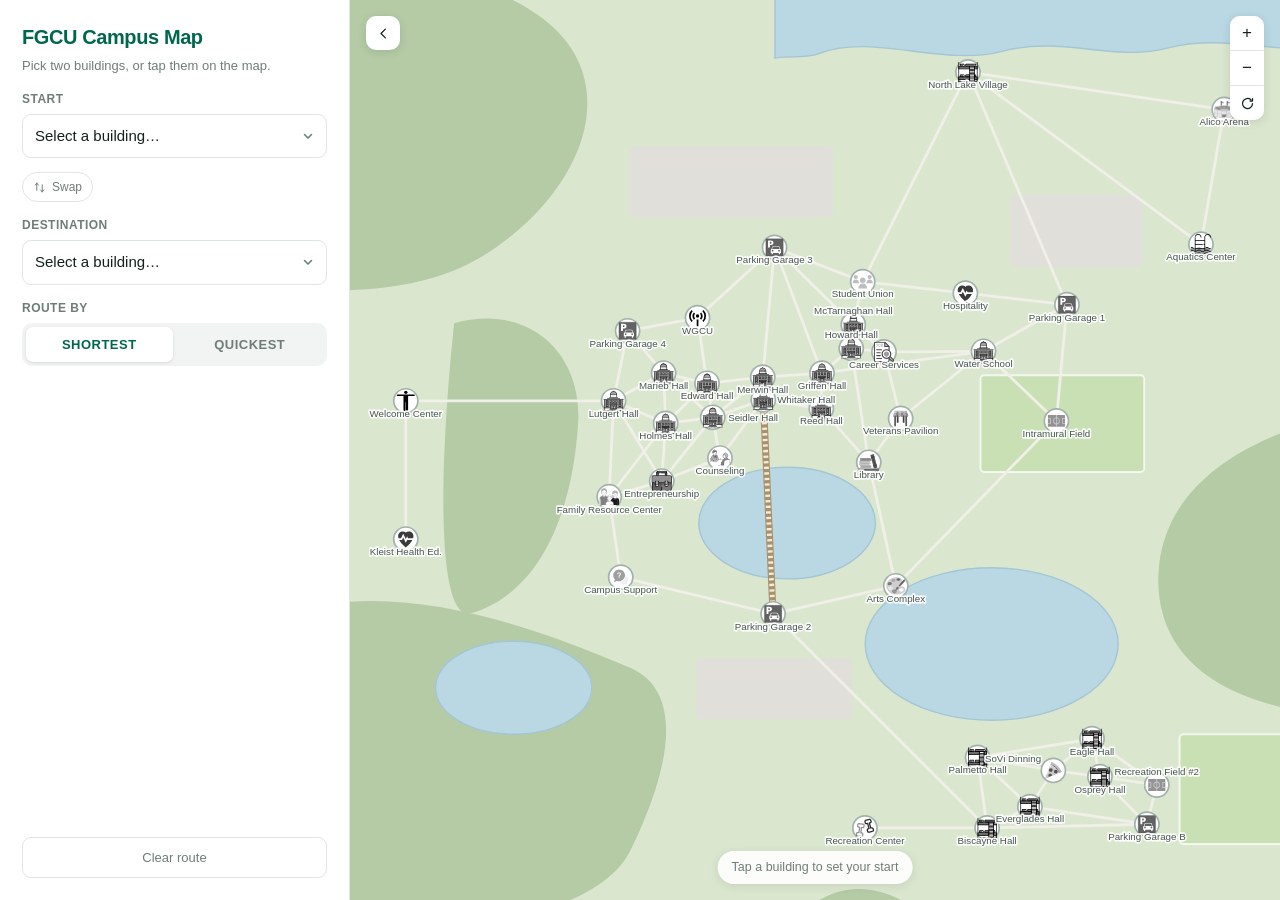
==== commit 6bb18068: "fam resource center icon" ====
--- a/web/index.html
+++ b/web/index.html
@@ -50,7 +50,11 @@
       <main class="map">
         <svg id="map" role="img" aria-label="Map of FGCU campus buildings and walkways">
           <defs>
-            <!-- id is icon-<building id>: drawBuildings picks it up by name. -->
+
+            <symbol id="icon-Family_Resource_Center" viewBox="0 0 24 24">
+              <svg viewBox="0 -33.11 388.55 388.55" xmlns="http://www.w3.org/2000/svg" fill="#000000"><g id="SVGRepo_bgCarrier" stroke-width="0"></g><g id="SVGRepo_tracerCarrier" stroke-linecap="round" stroke-linejoin="round"></g><g id="SVGRepo_iconCarrier"><defs><style>.a{fill:#ffffff;}.b{fill:#b5886a;}.c{fill:#f4b3b3;}.d{fill:#211715;}.e{fill:#bdbdbd;}.f{fill:#3f88c9;}.g{fill:#7a7473;}</style></defs><path class="a" d="M346.374,108.833a6.238,6.238,0,0,1,4.994-1.461,5.891,5.891,0,0,1,4.237,2.817,8.307,8.307,0,0,1,.872,3.352,24.962,24.962,0,0,1-2.546,13.236,15.871,15.871,0,0,1-4.1,5.386,10.519,10.519,0,0,1-4.893,2.2l-.834.129c-.406,1.506-.857,2.77-1.078,3.442-1.475,4-9.962,18.195-20.491,22.61a56.354,56.354,0,0,0,.878,9c.5,2.849.343,5.4,4.3,6.826.263.094,12.737,5.439,13.138,5.6,0,0-3.6,22.568-35.6,22.568s-36.107-23.333-36.107-23.333c.763-.26,12.118-4.745,12.38-4.839,3.961-1.431,3.805-3.977,4.3-6.826a56.364,56.364,0,0,0,.877-8.948,35.924,35.924,0,0,1-12.973-10.2,42.461,42.461,0,0,1-8.093-15.8l-1.6-.245a10.515,10.515,0,0,1-4.893-2.2,15.874,15.874,0,0,1-4.1-5.386,24.982,24.982,0,0,1-2.546-13.236,8.324,8.324,0,0,1,.873-3.352,5.891,5.891,0,0,1,4.237-2.817,6.24,6.24,0,0,1,4.994,1.461s-.463-37.583,40.868-37.17C347.922,72.108,346.374,108.833,346.374,108.833Z"></path><path class="b" d="M256.234,139.523a21.647,21.647,0,0,1,1.35-8.876,12.821,12.821,0,0,0,1.572,1.516,10.515,10.515,0,0,0,4.893,2.2l1.6.246a42.411,42.411,0,0,0,8.09,15.8,37.6,37.6,0,0,0,10.838,9.155c2.092,13.239-29.162,12.419-27.438,8.02,3.51-1.99,4.31-6.84,3.36-10.76s-2.72-7.8-3.54-11.75A35.12,35.12,0,0,1,256.234,139.523Z"></path><path class="b" d="M353.291,84.626c-.3-2.234-.652-4.248-.985-5.875-4.34-21.287-25.777-38.185-48.258-36.95-22.48-1.235-43.917,15.663-48.258,36.95-1.176,5.742-1.035,15.565.034,20.148l1.618,8.509a1.143,1.143,0,0,1,.174-.036,6.26,6.26,0,0,1,4.435,1.03c8.112-7.554,24.476-19.406,32.318-27.067-.642,4.525-2.922,12.222-.049,11.431,12-3.156,23.492-9.519,30.444-19.447,1.466,5.864,3.887,13.781,5.666,17.241,2.588,5.036,10.123,16.7,16.7,17.715a6.244,6.244,0,0,1,4.236-.9,5.242,5.242,0,0,1,.622.13C354.65,101.28,354.251,91.812,353.291,84.626Z"></path><path class="c" d="M224.936,318.424c.89-26.134.364-61.16,1.979-88.5a86.736,86.736,0,0,1,2.048-16.327,55.659,55.659,0,0,1,4.028-9.239c3.158-5.221,8.215-8.982,13.319-12.326A126.833,126.833,0,0,1,266.134,181.6a4.277,4.277,0,0,1,4.077.35c17.921,11.943,48.812,14.348,70.005.461a4.348,4.348,0,0,1,4.132-.287,123.18,123.18,0,0,1,18.641,9.907c5.1,3.344,10.162,7.1,13.319,12.326a55.659,55.659,0,0,1,4.028,9.239,86.736,86.736,0,0,1,2.048,16.327c1.595,27,1.1,62.682,1.946,88.712"></path><path class="d" d="M284.31,160.7a72.779,72.779,0,0,1-1.008,9.613,15.594,15.594,0,0,1-.292,1.534c-.054.209-.117.415-.187.619-.154.443-.05.1-.007.017-.066.128-.136.252-.207.377-.038.066-.257.36-.012.052a3.319,3.319,0,0,1-.233.256c-.294.3-.1.147-.387.337a6.473,6.473,0,0,1-1.12.575c-2.811,1.153-5.66,2.226-8.49,3.334-1.281.5-2.556,1.039-3.856,1.493a2.459,2.459,0,0,0-1.676,2.952,2.422,2.422,0,0,0,2.952,1.676c3.111-1.084,6.158-2.394,9.224-3.6q1.576-.621,3.156-1.239c2.934-1.152,5-3.032,5.614-6.216a69.441,69.441,0,0,0,1.329-11.78c.062-3.09-4.738-3.09-4.8,0Z"></path><path class="d" d="M320.133,160.7a77.314,77.314,0,0,0,1.26,11.39,8.5,8.5,0,0,0,1.3,3.489,8.891,8.891,0,0,0,4.224,3.054c.133.054.271.115.407.163-.644-.23-.191-.08.22.095q1.155.49,2.309.984l5.9,2.522c1.488.636,2.971,1.283,4.464,1.9a2.414,2.414,0,0,0,2.952-1.677,2.461,2.461,0,0,0-1.676-2.952c1.158.481-.163-.071-.463-.2l-2.135-.913-5.516-2.358q-2.179-.931-4.361-1.857a9.727,9.727,0,0,1-1.787-.866,2.055,2.055,0,0,1-.641-.7c-.071-.12-.274-.59-.133-.222a7.019,7.019,0,0,1-.255-.849,51.9,51.9,0,0,1-1.266-11.009c-.062-3.085-4.863-3.095-4.8,0Z"></path><path class="d" d="M318.417,204.036a91.053,91.053,0,0,1-23.035.586c-6.754-.7-13.735-2.267-19.582-5.846-2.642-1.617-5.056,2.533-2.422,4.145,6.48,3.966,14.134,5.649,21.6,6.458a95.473,95.473,0,0,0,24.711-.714,2.418,2.418,0,0,0,1.676-2.953,2.46,2.46,0,0,0-2.952-1.676Z"></path><path class="d" d="M337.026,197.284a42.381,42.381,0,0,1-4.17,2.465q-1.056.544-2.141,1.031c-.169.076-.338.15-.508.224l-.291.125q.495-.208.135-.058c-.392.159-.783.317-1.178.468a2.6,2.6,0,0,0-1.434,1.1,2.4,2.4,0,0,0,2.71,3.526,46.525,46.525,0,0,0,9.3-4.74,2.4,2.4,0,1,0-2.423-4.144Z"></path><path class="d" d="M227.336,315.718c.883-26.172.422-52.374,1.6-78.539.3-6.724.437-13.59,1.726-20.213a31.406,31.406,0,0,1,8.725-16.659c4.589-4.381,10.253-7.772,15.8-10.789,2.9-1.579,5.872-3.027,8.88-4.393a13.351,13.351,0,0,1,3.573-1.48c1.149-.129,2.318,1.013,3.248,1.571,9.056,5.439,19.657,8.187,30.138,8.906a69.338,69.338,0,0,0,32.893-5.554,58.37,58.37,0,0,0,7.194-3.883c1.14-.714,1.852-.569,3.069-.026q2.374,1.061,4.718,2.189a106.432,106.432,0,0,1,17.172,10.229,34.815,34.815,0,0,1,6.638,6.267,30.988,30.988,0,0,1,4.343,8.312c2.4,6.333,2.641,13.16,3.022,19.862,1.488,26.194,1.812,52.439,3.138,78.64q.24,4.755.53,9.5c.187,3.069,4.989,3.091,4.8,0-1.657-27.041-1.989-54.141-3.3-81.2-.327-6.744-.548-13.542-1.543-20.227a38.171,38.171,0,0,0-8.118-18.925c-4.292-5.043-10.178-8.8-15.836-12.124-2.937-1.726-5.955-3.308-9.027-4.778-2.915-1.4-6.343-3.637-9.695-2.906a13.675,13.675,0,0,0-3.912,2.016q-1.917,1.14-3.926,2.117a53.89,53.89,0,0,1-7.732,3.022,64.634,64.634,0,0,1-16.443,2.776,66.854,66.854,0,0,1-31.364-6.037c-2.229-1.068-4.263-2.386-6.391-3.624-3.351-1.95-6.466-.221-9.608,1.206a122.21,122.21,0,0,0-17.936,9.9c-5.425,3.662-10.641,7.94-13.682,13.866a41.9,41.9,0,0,0-3.7,9.569,77.17,77.17,0,0,0-1.5,10.906c-1.051,13.478-1.265,27.037-1.47,40.549-.208,13.627-.261,27.257-.568,40.882q-.1,4.533-.252,9.065c-.1,3.09,4.7,3.086,4.8,0Z"></path><path class="d" d="M255.413,229.213a113.713,113.713,0,0,0-1.3,20.819c.047,8.048.448,16.1,1.1,24.12.307,3.8.675,7.6,1.147,11.378a2.476,2.476,0,0,0,2.4,2.4,2.415,2.415,0,0,0,2.4-2.4,270.093,270.093,0,0,1-2.091-44.869c.08-1.857.194-3.712.366-5.562.169-1.813.3-2.907.609-4.61a2.467,2.467,0,0,0-1.677-2.952,2.42,2.42,0,0,0-2.952,1.676Z"></path><path class="d" d="M349.131,229.41a218.611,218.611,0,0,1,1.078,38.473q-.441,8.822-1.358,17.609c-.449,4.356-1.2,8.6-.8,12.981.608,6.743,1.778,13.433,2.586,20.153a2.475,2.475,0,0,0,2.4,2.4,2.414,2.414,0,0,0,2.4-2.4c-.731-6.083-1.709-12.137-2.39-18.226a40.13,40.13,0,0,1-.37-6.048c.09-2.2.5-4.421.739-6.615a304.361,304.361,0,0,0,1.942-36.33,190.517,190.517,0,0,0-1.423-22,2.478,2.478,0,0,0-2.4-2.4,2.413,2.413,0,0,0-2.4,2.4Z"></path><path class="d" d="M258.138,98.261c-1.164-5.162-1.015-11.152-.409-16.512a38.537,38.537,0,0,1,5.5-15.377A46.954,46.954,0,0,1,289.46,46c5.65-1.714,11.267-1.887,17.121-1.858a42.962,42.962,0,0,1,16.5,3.453,46.907,46.907,0,0,1,24.09,23.1c2.465,5.311,3.506,11.183,4.079,16.974.622,6.295.913,13.214-1.56,19.173a2.415,2.415,0,0,0,1.677,2.952,2.461,2.461,0,0,0,2.952-1.676c2.393-5.767,2.361-12.519,1.89-18.644a65.832,65.832,0,0,0-3.131-16.911,50.8,50.8,0,0,0-24.045-27.423,49.87,49.87,0,0,0-18.14-5.563,85.448,85.448,0,0,0-9.373-.238,47.158,47.158,0,0,0-9.533,1.052,51.822,51.822,0,0,0-30.657,20.2,45.68,45.68,0,0,0-7.664,16.67A56.644,56.644,0,0,0,252.9,95.6a35.18,35.18,0,0,0,.613,3.942c.68,3.012,5.308,1.738,4.628-1.276Z"></path><path class="d" d="M322.628,74.667c1.53,5.938,3.124,12.241,6.032,17.681a55.237,55.237,0,0,0,9.657,13.278,17.629,17.629,0,0,0,7.633,4.856c2.993.77,4.27-3.858,1.276-4.628-2.577-.663-5-2.966-6.919-5.089a53.264,53.264,0,0,1-5.854-7.979c-3.631-5.923-5.469-12.691-7.2-19.395-.77-2.989-5.4-1.722-4.628,1.276Z"></path><path class="d" d="M322.813,71.933a43.531,43.531,0,0,1-14.7,12.808,58.674,58.674,0,0,1-9.147,4.095q-1.214.425-2.442.8a23.065,23.065,0,0,0-2.656.763c-.4.18-.021-.016.127.02a2.38,2.38,0,0,1,.537.137,2.576,2.576,0,0,1,.766.666c-.182-.211.07,0,0,.024-.25.092.316.143.022-.02-.054-.029-.014-.372-.016-.052,0,.263,0-.541,0-.667.069-2.76.955-5.671,1.376-8.536a2.513,2.513,0,0,0-1.1-2.711,2.455,2.455,0,0,0-2.909.376c-10.043,9.768-21.915,17.455-32.2,26.956-2.274,2.1,1.127,5.488,3.394,3.394,10.284-9.5,22.155-17.187,32.2-26.956L292.055,80.7c-.468,3.185-1.383,6.338-1.538,9.564A5.414,5.414,0,0,0,291.424,94c1.267,1.541,2.955,1.258,4.675.774a62.387,62.387,0,0,0,21.6-10.65,45.207,45.207,0,0,0,9.26-9.763,2.421,2.421,0,0,0-.861-3.284,2.449,2.449,0,0,0-3.283.861Z"></path><path class="d" d="M255.272,130.007c-2.641,7.067-1.261,14.656,1.1,21.589,1.072,3.152,2.614,6.634,1.961,10.037a5.872,5.872,0,0,1-1.7,3.381c-.709.626-1.5.946-1.807,1.933a3.275,3.275,0,0,0-.15,1.063c.107,3.705,5.192,4.37,7.952,4.677a37.413,37.413,0,0,0,12.932-.9c4.589-1.134,9.388-3.465,11.085-8.186a2.424,2.424,0,0,0-1.676-2.953,2.45,2.45,0,0,0-2.953,1.676c-.141.394.189-.282-.08.2-.105.189-.2.382-.314.567-.067.107-.531.715-.168.274-.162.2-.33.386-.508.568-.159.163-.327.315-.5.468-.118.1-.586.458-.214.187a13.151,13.151,0,0,1-1.311.842,15.96,15.96,0,0,1-1.465.727c.376-.164-.26.1-.369.141-.289.109-.579.211-.872.308a27.851,27.851,0,0,1-3.354.87,24.075,24.075,0,0,1-3.232.455q-1.773.153-3.554.145c-1.052,0-2.1-.053-3.15-.158-.233-.023-.464-.049-.7-.078.591.073-.072-.013-.209-.037-.456-.08-.911-.163-1.361-.275-.388-.1-.759-.238-1.144-.343-.476-.13.416.277-.07-.031a2.935,2.935,0,0,0-.387-.216c-.454-.193.264.236.1.085-.35-.332.237.381.117.175a1.469,1.469,0,0,1,.15.493c.011.09-.116.919.02.533l-1.1,1.434a10.526,10.526,0,0,0,4.807-8.06c.435-3.59-.712-7.022-1.852-10.377-2.21-6.509-3.9-13.257-1.4-19.937a2.421,2.421,0,0,0-1.676-2.953,2.454,2.454,0,0,0-2.953,1.676Z"></path><path class="d" d="M348.071,110.53a3.716,3.716,0,0,1,5.462.87,8.49,8.49,0,0,1,.632,3.893,21.489,21.489,0,0,1-.361,4.378c-1,5.2-3.729,11.359-9.508,12.383a2.421,2.421,0,0,0-1.676,2.952,2.455,2.455,0,0,0,2.953,1.677c8.431-1.5,12.483-10.918,13.265-18.545.395-3.857.277-8.64-2.984-11.288a8.7,8.7,0,0,0-11.178.286,2.42,2.42,0,0,0,0,3.394,2.452,2.452,0,0,0,3.4,0Z"></path><path class="d" d="M342.47,129.722a20.858,20.858,0,0,1-1,5.242c-.187.619-.39,1.232-.6,1.845-.067.2-.141.4-.2.6-.149.462.052-.1.016-.024a43.37,43.37,0,0,1-2.786,5.1,49.357,49.357,0,0,1-10.905,12.6,20.722,20.722,0,0,1-8.1,4.111c-3.008.7-1.735,5.327,1.276,4.628,6.278-1.456,11.553-5.926,15.715-10.657a54.071,54.071,0,0,0,8.821-13.09,28.235,28.235,0,0,0,2.562-10.359c.113-3.089-4.687-3.085-4.8,0Z"></path><path class="d" d="M264.307,107.136a8.7,8.7,0,0,0-11.177-.286c-3.26,2.647-3.38,7.432-2.984,11.288.782,7.628,4.834,17.05,13.265,18.545a2.469,2.469,0,0,0,2.953-1.677,2.422,2.422,0,0,0-1.677-2.952c-5.778-1.024-8.5-7.181-9.507-12.383a21.477,21.477,0,0,1-.363-4.159,8.8,8.8,0,0,1,.634-4.112,3.717,3.717,0,0,1,5.462-.87,2.465,2.465,0,0,0,3.394,0,2.419,2.419,0,0,0,0-3.394Z"></path><path class="d" d="M261.986,129.261c2.3,13.214,9.479,26.151,21.706,32.55a29.99,29.99,0,0,0,10.87,3.258,2.415,2.415,0,0,0,2.4-2.4,2.456,2.456,0,0,0-2.4-2.4c-7.76-.817-14.268-5.722-19.128-11.556-4.906-5.888-7.521-13.261-8.819-20.728a2.42,2.42,0,0,0-2.953-1.676,2.454,2.454,0,0,0-1.676,2.952Z"></path><path class="d" d="M296.711,142.795a17.073,17.073,0,0,0,8.215,1.908,13.435,13.435,0,0,0,8.351-2.489,2.4,2.4,0,0,0,0-3.394,2.474,2.474,0,0,0-3.394,0c.744-.58.232-.182.041-.06q-.243.156-.5.289c-.225.118-.778.247-.109.075-.232.059-.459.176-.688.25a12.944,12.944,0,0,1-1.924.439c.358-.057.122-.017-.1.005-.189.018-.378.034-.567.046-.455.03-.911.041-1.368.039q-.612,0-1.224-.044c-.187-.013-.374-.028-.561-.047-.083-.008-.768-.128-.189-.018a17.8,17.8,0,0,1-1.8-.4c-.252-.076-.5-.166-.746-.251-.585-.2.427.212-.1-.038q-.462-.217-.914-.456a2.4,2.4,0,0,0-2.422,4.145Z"></path><path class="d" d="M303.567,123.621a37.875,37.875,0,0,1,.89,4.074l-.085-.638a2.516,2.516,0,0,1,.015.562l.086-.638a1.483,1.483,0,0,1-.062.253l.242-.574a1.037,1.037,0,0,1-.09.163l.376-.486a.867.867,0,0,1-.133.131l.485-.375a2.61,2.61,0,0,1-.322.171l.573-.242a2.392,2.392,0,0,1-.544.159l.638-.086a2.175,2.175,0,0,1-.51,0l.638.086c-.192-.027-.381-.074-.574-.1a1.823,1.823,0,0,0-.957-.043,1.794,1.794,0,0,0-.892.285,2.4,2.4,0,0,0-.861,3.284,2.3,2.3,0,0,0,1.434,1.1c.466.062.918.18,1.392.2a4.5,4.5,0,0,0,2.085-.5,3.079,3.079,0,0,0,1.687-2.022,4.961,4.961,0,0,0-.02-2.142c-.222-1.312-.525-2.612-.862-3.9a2.4,2.4,0,0,0-2.953-1.676,2.446,2.446,0,0,0-1.676,2.952Z"></path><path class="d" d="M282.331,112c-.681,2.21-.237,7.3,3.95,7.728,5.535-.033,5.83-6.181,3.966-9.072C288.722,108.294,284.236,107.309,282.331,112Z"></path><path class="d" d="M326.653,112c.681,2.21.237,7.3-3.95,7.728-5.535-.034-5.83-6.181-3.967-9.072C320.262,108.294,324.747,107.309,326.653,112Z"></path><path class="d" d="M317.58,136.568a8.727,8.727,0,0,1,1.5,1.5l-.375-.485a8.911,8.911,0,0,1,1.142,1.959l-.242-.573a8.794,8.794,0,0,1,.422,1.3,2.4,2.4,0,1,0,4.628-1.276,10.857,10.857,0,0,0-3.676-5.814,2.672,2.672,0,0,0-1.7-.7,2.445,2.445,0,0,0-1.7.7,2.418,2.418,0,0,0-.7,1.7,2.318,2.318,0,0,0,.7,1.7Z"></path><path class="a" d="M129.975,152.316c-.751-.331-3.538-1.431-3.87-1.551-5.017-1.812-4.819-5.037-5.451-8.645A70.61,70.61,0,0,1,119.537,130c9.93-5.819,17.653-18.861,19.1-22.78.237-.719.72-2.075,1.15-3.684l.9-.139a11.263,11.263,0,0,0,5.239-2.361,17.008,17.008,0,0,0,4.395-5.767,26.745,26.745,0,0,0,2.726-14.173,8.935,8.935,0,0,0-.934-3.589,6.31,6.31,0,0,0-4.538-3.016,6.681,6.681,0,0,0-5.347,1.564S151.478,30.33,95.478,30.33c-51.111,0-42.948,45.721-42.948,45.721a6.681,6.681,0,0,0-5.347-1.564A6.308,6.308,0,0,0,42.646,77.5a8.9,8.9,0,0,0-.934,3.589,26.726,26.726,0,0,0,2.726,14.173,16.992,16.992,0,0,0,4.394,5.767,11.268,11.268,0,0,0,5.239,2.361l1.708.263a45.46,45.46,0,0,0,8.666,16.914,41.339,41.339,0,0,0,10.231,9.014,70.467,70.467,0,0,1-1.119,12.536c-.632,3.608-.434,6.833-5.45,8.645a29.815,29.815,0,0,0-3.028,1.254c-1.6.978-.712,22.755,29.066,22.755S129.975,152.316,129.975,152.316Z"></path><path class="e" d="M52.53,76.051a6.681,6.681,0,0,0-5.347-1.564,6.435,6.435,0,0,0-.818.177c-4.278-18.845-2.213-35.279,6.246-49.622,5.5-9.332,15.367-17.195,24.728-18.279a47.3,47.3,0,0,0,7.345-1.706c11.1-5.174,29.405-2.669,38.429,6.429l-.059-.084a18.416,18.416,0,0,0,4.276,3,33.013,33.013,0,0,0,3.041,1.288c9.037,3.7,14.617,12.265,17.453,23.621,2.872,11.5,2.572,25.858.04,34.308,0,0-.135.347-.336.86a6.681,6.681,0,0,0-5.307,1.57l-5.761-6.4c-3.87-3.481-1.425-15.745-4.3-20.871-3.435-6.117-6.234-7.121-13.567-8.973-2.234-.564-18.463-2.9-27.649-2.458-7.1.343-13.536,2.162-20.445,4.771C60.58,45.869,57.182,61.982,57.107,69.367Z"></path><path class="a" d="M2.4,318.181c2-41.137,4.008-84.734,6.01-124.558.464-9.237,2.811-16.982,11.954-24.28a46.835,46.835,0,0,1,6.876-4.49,240.933,240.933,0,0,1,39.421-17.338,33.408,33.408,0,0,1,6.961-9.546,66.93,66.93,0,0,0,19.312,13.458c.4.181.845.4.974.822a1.551,1.551,0,0,1-.223,1.091h7.034a1.546,1.546,0,0,1-.223-1.091c.129-.419.574-.641.974-.822a66.926,66.926,0,0,0,19.311-13.458,33.047,33.047,0,0,1,6.733,9.1,242.2,242.2,0,0,1,40.736,17.787,46.889,46.889,0,0,1,6.876,4.49c9.143,7.3,11.49,15.043,11.954,24.28,2.01,40,4.024,83.426,6.036,124.722"></path><path class="d" d="M72.268,130.9a66.392,66.392,0,0,1-.642,8.188,60.758,60.758,0,0,1-1.007,6.015c-.045.181-.093.362-.149.54-.016.052-.208.607-.1.339s-.128.267-.155.318a5.73,5.73,0,0,1-.349.576c.189-.274-.038.049-.134.15a6.14,6.14,0,0,1-.439.43,5.714,5.714,0,0,1-1.013.633c-1.4.729-2.958,1.235-4.409,1.854a2.415,2.415,0,0,0-.861,3.283,2.464,2.464,0,0,0,3.284.861c.211-.089.37-.156.062-.027l.645-.27c.421-.176.842-.352,1.265-.523A21.1,21.1,0,0,0,71.1,152.02a8.852,8.852,0,0,0,4.035-5.2,45.309,45.309,0,0,0,1.095-6.249,76.476,76.476,0,0,0,.843-9.663c.06-3.09-4.74-3.09-4.8,0Z"></path><path class="d" d="M117.143,130.9a76.818,76.818,0,0,0,.924,10.2,33.116,33.116,0,0,0,1.188,6.238,8.913,8.913,0,0,0,4.683,5.1c.851.4,1.746.711,2.621,1.056q.7.278,1.4.558c.22.088.439.179.659.267.589.236-.139-.064.147.06a2.48,2.48,0,0,0,3.284-.861,2.418,2.418,0,0,0-.861-3.284c-1.466-.635-2.959-1.2-4.443-1.793a5.761,5.761,0,0,1-2.178-1.332c-.039-.04-.413-.5-.266-.3.115.157-.2-.346-.244-.42a5.334,5.334,0,0,1-.248-.5c.192.448-.055-.223-.066-.258a40.647,40.647,0,0,1-1.045-5.817,67.2,67.2,0,0,1-.753-8.926c-.06-3.085-4.861-3.095-4.8,0Z"></path><path class="f" d="M32.773,318.719c.14-4.783.176-9.812.176-15.856,0-6.837-.467-68.361-1.711-75.048-5.255-28.235-9.29-38.933-10.866-58.472a46.889,46.889,0,0,1,6.876-4.49,241.011,241.011,0,0,1,39.414-17.336,33.423,33.423,0,0,1,6.963-9.548,66.93,66.93,0,0,0,19.312,13.458c.4.181.845.4.974.822a1.551,1.551,0,0,1-.223,1.091h7.034a1.546,1.546,0,0,1-.223-1.091c.129-.419.574-.641.974-.822a66.926,66.926,0,0,0,19.311-13.458,33.027,33.027,0,0,1,6.731,9.094,242.289,242.289,0,0,1,40.743,17.79,46.618,46.618,0,0,1,6.989,4.581c-1.583,19.481-5.614,30.189-10.861,58.381-1.244,6.687-1.711,68.211-1.711,75.048,0,6.172.038,11.285.185,16.159Z"></path><path class="d" d="M172.847,169.343c-.873,10.709-3.029,21.163-5.367,31.711-1.478,6.669-2.931,13.342-4.25,20.044a81.263,81.263,0,0,0-1.617,10.531c-.482,7.56-.6,15.15-.755,22.721q-.3,14.294-.433,28.589c-.069,6.335-.134,12.67-.153,19q0,.459,0,.919c0,3.088,4.8,3.093,4.8,0,0-5.589.066-11.178.122-16.766q.142-14.124.4-28.245c.154-8.091.3-16.19.714-24.272.063-1.213.132-2.426.233-3.636.035-.423.08-.845.123-1.267.064-.64-.093.443-.013.077.093-.42.153-.85.232-1.273,1.35-7.188,2.846-14.346,4.421-21.487,2.366-10.734,4.8-21.437,5.953-32.385q.225-2.13.4-4.266a2.419,2.419,0,0,0-2.4-2.4,2.449,2.449,0,0,0-2.4,2.4Z"></path><path class="d" d="M68.226,144.451a261.518,261.518,0,0,0-35.84,14.966c-6.025,3.094-12.054,6.238-16.908,11.06a30.706,30.706,0,0,0-8.273,14.375c-1.483,5.975-1.37,12.306-1.673,18.417Q5,214.039,4.477,224.811,3.409,246.857,2.366,268.9,1.195,293.542,0,318.181c-.15,3.088,4.651,3.08,4.8,0q2.1-43.122,4.13-86.248.511-10.615,1.032-21.23c.324-6.608.39-13.293,1.056-19.876A27.548,27.548,0,0,1,16,177.153c3.765-5.144,9.2-8.5,14.726-11.452A256.484,256.484,0,0,1,69.5,149.079c2.911-.984,1.662-5.622-1.276-4.628Z"></path><path class="d" d="M125.994,149.079a252.547,252.547,0,0,1,33.959,14.107c5.518,2.813,11.2,5.582,15.78,9.83a26.388,26.388,0,0,1,7.847,12.789c1.467,5.65,1.3,11.682,1.587,17.472q.523,10.428,1.042,20.856,1.074,21.537,2.134,43.075,1.194,24.255,2.376,48.51c.15,3.075,4.95,3.093,4.8,0q-2.148-44.09-4.34-88.177-.543-10.923-1.091-21.846c-.313-6.261-.227-12.7-1.373-18.879a30.619,30.619,0,0,0-6.828-14.324c-4.27-5.022-9.873-8.386-15.629-11.433a263.362,263.362,0,0,0-38.988-16.608c-2.933-.992-4.191,3.642-1.276,4.628Z"></path><path class="d" d="M17.967,169.343c.957,11.728,3.363,23.161,5.9,34.628,1.661,7.5,3.258,15.007,4.687,22.552.131.691.256,1.383.388,2.074.127.664-.037-.428,0-.043.04.445.095.889.133,1.334.11,1.31.183,2.624.25,3.937.445,8.774.586,17.567.744,26.351q.265,14.783.388,29.567c.071,7.8.139,15.6.029,23.4q-.039,2.79-.118,5.577c-.088,3.09,4.712,3.088,4.8,0,.248-8.678.187-17.362.114-26.042q-.118-14.321-.347-28.64c-.152-9.251-.307-18.507-.7-27.752-.108-2.574-.186-5.17-.5-7.731-.366-3.022-1.069-6.016-1.664-9q-1.131-5.667-2.362-11.315c-2.47-11.377-5.284-22.825-6.519-34.312q-.246-2.289-.43-4.584a2.462,2.462,0,0,0-2.4-2.4,2.419,2.419,0,0,0-2.4,2.4Z"></path><path class="a" d="M112.071,169.353c6.45-6.41,10.674-14.173,15.438-21.928a34.375,34.375,0,0,0-7-9.456,69.591,69.591,0,0,1-20.084,14c-.416.188-.88.419-1.014.855a1.611,1.611,0,0,0,.232,1.134,64.99,64.99,0,0,0,4.155,5.365C106.625,162.778,110.174,167.016,112.071,169.353Z"></path><path class="a" d="M82.21,169.113c-6.4-6.36-10.592-14.065-15.32-21.76a34.1,34.1,0,0,1,6.946-9.385,69.051,69.051,0,0,0,19.931,13.891c.412.187.872.416,1.005.849a1.592,1.592,0,0,1-.23,1.125,64.243,64.243,0,0,1-4.122,5.324C87.615,162.589,84.093,166.794,82.21,169.113Z"></path><path class="d" d="M113.768,171.05c4.975-4.99,8.83-10.9,12.47-16.9.884-1.455,1.759-2.915,2.644-4.369.563-.925,1.257-1.846.941-2.994a10.843,10.843,0,0,0-1.226-2.365,35.707,35.707,0,0,0-6.39-8.151,2.443,2.443,0,0,0-3.394,0,65.654,65.654,0,0,1-10.351,8.475q-2.868,1.9-5.911,3.51c-1.754.925-4.565,1.616-5.332,3.64-.692,1.828.356,3.391,1.418,4.777,1.329,1.735,2.713,3.429,4.1,5.118,2.538,3.093,5.114,6.155,7.638,9.259a2.417,2.417,0,0,0,3.394,0,2.455,2.455,0,0,0,0-3.394c-2.177-2.677-4.394-5.321-6.589-7.983-1.229-1.491-2.456-2.984-3.661-4.5-.421-.527-.844-1.052-1.241-1.6a5.85,5.85,0,0,1-.361-.509c-.133-.227-.1-.335-.1-.251l-.327,1.211q-.39.328.152.006c.247-.112.494-.226.739-.341q.747-.351,1.483-.722,1.317-.662,2.6-1.384,2.834-1.589,5.512-3.435a71.833,71.833,0,0,0,10.234-8.49h-3.394a33.109,33.109,0,0,1,6.624,8.971v-2.423c-4.574,7.458-8.835,15.2-15.063,21.442C108.191,169.846,111.583,173.241,113.768,171.05Z"></path><path class="d" d="M83.907,167.416c-6.179-6.2-10.406-13.874-14.945-21.274v2.422a32.914,32.914,0,0,1,6.571-8.9H72.139A71.339,71.339,0,0,0,82.3,148.1q2.613,1.8,5.381,3.359,1.3.73,2.628,1.4.744.375,1.5.73.372.175.747.345.541.322.144-.012l-.328-1.211q.166-.175.051,0c-.047.082-.1.161-.15.239-.1.176-.238.34-.359.5-.394.539-.812,1.059-1.228,1.581-1.169,1.465-2.359,2.912-3.55,4.358-2.206,2.677-4.435,5.334-6.623,8.024a2.471,2.471,0,0,0,0,3.394,2.417,2.417,0,0,0,3.394,0c2.543-3.126,5.138-6.208,7.693-9.324,1.338-1.633,2.673-3.27,3.958-4.946,1.057-1.381,2.1-2.937,1.408-4.757-.769-2.028-3.6-2.723-5.359-3.653q-2.877-1.522-5.6-3.315a65.239,65.239,0,0,1-10.475-8.544,2.445,2.445,0,0,0-3.394,0,35.52,35.52,0,0,0-6.412,8.211,7.777,7.777,0,0,0-1.194,2.552,4.044,4.044,0,0,0,.979,2.666c.916,1.505,1.822,3.017,2.737,4.523,3.579,5.886,7.378,11.688,12.264,16.587C82.7,173,86.092,169.607,83.907,167.416Z"></path><path class="d" d="M143.918,77.748a4.169,4.169,0,0,1,6.022.812c.775,1.2.767,2.915.792,4.294a23.4,23.4,0,0,1-.349,4.63c-1.042,5.682-4.026,12.486-10.341,13.6a2.421,2.421,0,0,0-1.676,2.952,2.454,2.454,0,0,0,2.952,1.677c8.974-1.576,13.282-11.663,14.089-19.771.4-3.98.314-9.019-3.028-11.791a9.148,9.148,0,0,0-11.855.208,2.42,2.42,0,0,0,0,3.394,2.451,2.451,0,0,0,3.394,0Z"></path><path class="d" d="M138.211,98.418a22.275,22.275,0,0,1-1.053,5.574c-.2.67-.419,1.334-.641,2-.072.215-.143.431-.219.644-.029.085-.259.634-.1.253s-.08.172-.122.261c-.1.2-.192.408-.292.611-.214.438-.439.87-.671,1.3-.543,1.007-1.124,1.994-1.73,2.965a53.019,53.019,0,0,1-11.843,13.716,22.34,22.34,0,0,1-8.7,4.409c-3.008.7-1.735,5.325,1.276,4.628,6.725-1.556,12.368-6.366,16.815-11.439a57.854,57.854,0,0,0,9.355-13.909,29.881,29.881,0,0,0,2.721-11.008c.109-3.089-4.691-3.085-4.8,0Z"></path><path class="d" d="M54.228,74.354a9.146,9.146,0,0,0-11.855-.208c-3.343,2.777-3.425,7.806-3.028,11.791.807,8.108,5.114,18.2,14.088,19.771a2.469,2.469,0,0,0,2.953-1.677,2.421,2.421,0,0,0-1.677-2.952c-6.32-1.11-9.29-7.912-10.34-13.595a23.166,23.166,0,0,1-.35-4.63,9.084,9.084,0,0,1,.7-4.14,4.15,4.15,0,0,1,6.115-.966,2.465,2.465,0,0,0,3.4,0,2.421,2.421,0,0,0,0-3.394Z"></path><path class="d" d="M52.026,97.879c2.452,14.124,10.13,27.96,23.213,34.778a31.832,31.832,0,0,0,11.5,3.44,2.416,2.416,0,0,0,2.4-2.4,2.454,2.454,0,0,0-2.4-2.4c-13.2-1.383-23.51-13.272-27.665-25.158A59.9,59.9,0,0,1,56.655,96.6,2.422,2.422,0,0,0,53.7,94.927a2.454,2.454,0,0,0-1.676,2.952Z"></path><path class="d" d="M121.357,13.1a22.776,22.776,0,0,0,2.465,1.991,15.377,15.377,0,0,0,2.034,1.261c.523.262,1.07.484,1.608.712a17.379,17.379,0,0,0,2.209.86,2.4,2.4,0,1,0,1.276-4.628,13.008,13.008,0,0,1-1.635-.619l.573.242c-.636-.269-1.284-.53-1.891-.86a18.467,18.467,0,0,1-2.421-1.61l.485.375c-.453-.353-.892-.722-1.309-1.118a2.4,2.4,0,0,0-3.394,3.394Z"></path><path class="d" d="M59.269,69.524a41.38,41.38,0,0,1,2.946-14.04,27.367,27.367,0,0,1,3.829-7.034,12.653,12.653,0,0,1,5.089-4.012,2.464,2.464,0,0,0,1.676-2.952,2.419,2.419,0,0,0-2.952-1.676c-6.046,2.219-9.6,7.837-11.935,13.548a45.317,45.317,0,0,0-3.453,16.166c-.044,3.09,4.756,3.092,4.8,0Z"></path><path class="d" d="M82.682,38.339a36.625,36.625,0,0,1,1.195-3.777c.2-.509-.117.254-.024.046.056-.126.111-.251.169-.376.1-.218.21-.434.325-.646s.247-.436.384-.646c.066-.1.134-.2.2-.3.129-.18.373-.349-.087.106.317-.314.587-.659.927-.954.091-.079.186-.155.279-.232.289-.242.016.008-.121.089.243-.145.467-.347.7-.509q.74-.517,1.518-.977c.239-.14.481-.276.728-.4.2-.1,1.007-.436.168-.1a2.622,2.622,0,0,0,1.434-1.1,2.4,2.4,0,0,0-2.71-3.525,17.634,17.634,0,0,0-3.5,1.92,13.3,13.3,0,0,0-2.818,2.4,20.333,20.333,0,0,0-3.4,7.712,2.4,2.4,0,0,0,4.629,1.276Z"></path><path class="d" d="M93.013,38.564a22.1,22.1,0,0,1,1.914-2.231c.35-.356.712-.7,1.088-1.028.164-.144.332-.285.5-.422a2.05,2.05,0,0,1,.232-.177,35.09,35.09,0,0,1,4.87-2.782c.386-.2-.325.116-.019.009.155-.054.308-.117.463-.173.355-.127.713-.244,1.073-.355.877-.271,1.767-.5,2.662-.709q.739-.17,1.484-.309c.223-.041.445-.08.668-.116.1-.017.595-.092.274-.048a13.281,13.281,0,0,1,2.488-.125,2.4,2.4,0,0,0,0-4.8,22.573,22.573,0,0,0-6.055.739A27.2,27.2,0,0,0,99.2,27.78a28.044,28.044,0,0,0-5.282,3.092,26.02,26.02,0,0,0-5.046,5.269,2.416,2.416,0,0,0,.861,3.284,2.458,2.458,0,0,0,3.284-.861Z"></path><path class="d" d="M117.951,42.126a23.555,23.555,0,0,1,7.482,2.68,14.067,14.067,0,0,1,4.8,5.471c.125.237,0-.03-.016-.071.046.1.086.215.123.323.078.227.154.454.221.685a16.381,16.381,0,0,1,.377,1.652,34.587,34.587,0,0,1,.39,3.472c.2,2.572.287,5.152.623,7.711s.85,5.437,2.814,7.3c2.239,2.128,5.639-1.261,3.394-3.394a4.284,4.284,0,0,1-.388-.409c.294.361-.039-.113-.123-.266-.05-.091-.27-.571-.2-.4.051.124-.148-.45-.192-.595a17.939,17.939,0,0,1-.611-3.105c-.3-2.682-.367-5.383-.618-8.07a20.05,20.05,0,0,0-1.695-7.351,18.537,18.537,0,0,0-5.976-6.771,26.111,26.111,0,0,0-9.125-3.49c-3.009-.677-4.293,3.95-1.276,4.629Z"></path><path class="d" d="M124.81,9.788c-5.946-5.91-14.363-8.765-22.56-9.58A40.71,40.71,0,0,0,89.962.823a29.782,29.782,0,0,0-5.665,1.8c-.221.095-1.265.476-.511.229-.252.083-.5.168-.757.242-.849.248-1.712.448-2.575.641-.795.178-1.593.346-2.394.5-.293.055-.589.1-.882.155-.622.123.6-.069-.011,0-.385.046-.769.1-1.152.156A26.563,26.563,0,0,0,69.6,6.47a39.115,39.115,0,0,0-11.717,8.041c-6.89,6.711-11.449,15.7-13.913,24.936C41,50.576,41.359,62.224,43.647,73.439a2.4,2.4,0,1,0,4.628-1.276,70.14,70.14,0,0,1-.456-28.141c1.768-8.554,5.392-17.179,11.224-23.772a38.118,38.118,0,0,1,9.936-8.144,25.751,25.751,0,0,1,5.559-2.339c1.581-.446,3.19-.613,4.8-.912,1.59-.3,3.181-.636,4.739-1.071,1.387-.388,2.589-1.029,3.941-1.475A32.358,32.358,0,0,1,98.609,4.8c8.093.106,16.938,2.547,22.807,8.381,2.193,2.18,5.589-1.213,3.394-3.395Z"></path><path class="d" d="M129.733,18.007c6.607,2.76,11.127,8.843,13.686,15.344,3.3,8.374,4.307,17.574,4.008,26.52a52.6,52.6,0,0,1-1.877,13.112c-.874,2.97,3.756,4.238,4.628,1.276,2.587-8.788,2.591-18.59,1.418-27.607s-3.825-18.174-9.7-25.308a27.821,27.821,0,0,0-10.889-7.966,2.415,2.415,0,0,0-2.953,1.676,2.463,2.463,0,0,0,1.677,2.953Z"></path><path class="d" d="M89.13,112.269a18.079,18.079,0,0,0,8.711,2.02,14.2,14.2,0,0,0,8.822-2.615,2.4,2.4,0,0,0,0-3.394,2.474,2.474,0,0,0-3.394,0c.736-.574.2-.159.009-.037-.173.111-.352.213-.534.309-.094.049-.191.093-.286.142-.227.117-.319.007.128-.045a4.491,4.491,0,0,0-.736.268,13.314,13.314,0,0,1-2.061.47c.364-.056.028-.007-.154.011q-.3.03-.607.05c-.487.032-.976.044-1.464.041-.438,0-.875-.017-1.312-.047-.2-.014-.4-.03-.6-.05-.056-.006-.784-.123-.248-.026a17.585,17.585,0,0,1-1.925-.427c-.27-.081-.532-.178-.8-.268-.6-.205.392.2-.15-.058-.331-.156-.656-.318-.979-.488a2.4,2.4,0,0,0-2.422,4.144Z"></path><path class="d" d="M96.549,91.841A40.159,40.159,0,0,1,97.5,96.2l-.085-.638a2.7,2.7,0,0,1,.016.6l.086-.638a1.488,1.488,0,0,1-.066.271l.242-.573a1.18,1.18,0,0,1-.1.174l.375-.486a.94.94,0,0,1-.142.14l.485-.375a2.774,2.774,0,0,1-.345.183l.573-.242a2.508,2.508,0,0,1-.582.17L98.6,94.7a2.267,2.267,0,0,1-.546,0l.638.086c-.206-.029-.409-.079-.615-.107a1.823,1.823,0,0,0-.957-.043,1.794,1.794,0,0,0-.892.285,2.4,2.4,0,0,0-.861,3.284,2.3,2.3,0,0,0,1.434,1.1c.484.065.953.188,1.445.209a4.639,4.639,0,0,0,2.148-.513,3.136,3.136,0,0,0,1.727-2.063,5.1,5.1,0,0,0-.021-2.2c-.237-1.406-.562-2.8-.923-4.176a2.473,2.473,0,0,0-1.1-1.434,2.4,2.4,0,0,0-3.526,2.71Z"></path><path class="d" d="M73.646,79.446c-.728,2.367-.253,7.812,4.231,8.275,5.926-.036,6.241-6.618,4.246-9.713C80.49,75.474,75.687,74.42,73.646,79.446Z"></path><path class="d" d="M121.105,79.446c.729,2.367.254,7.812-4.23,8.275-5.926-.036-6.242-6.618-4.247-9.714C114.261,75.473,119.064,74.42,121.105,79.446Z"></path><path class="d" d="M111.51,105.629a9.352,9.352,0,0,1,1.6,1.6l-.375-.486a9.518,9.518,0,0,1,1.223,2.1l-.242-.574a9.408,9.408,0,0,1,.451,1.388,2.4,2.4,0,1,0,4.629-1.276,11.456,11.456,0,0,0-3.893-6.15,2.672,2.672,0,0,0-1.7-.7,2.442,2.442,0,0,0-1.7.7,2.417,2.417,0,0,0-.7,1.7,2.32,2.32,0,0,0,.7,1.7Z"></path><path class="a" d="M241.907,180.453a5.9,5.9,0,0,1,4.721-1.381,5.572,5.572,0,0,1,4.006,2.663,7.876,7.876,0,0,1,.825,3.169,23.606,23.606,0,0,1-2.407,12.513,15.008,15.008,0,0,1-3.88,5.092,9.956,9.956,0,0,1-4.625,2.085l-.792.121c-.38,1.421-.806,2.618-1.016,3.254-1.32,3.583-8.588,15.81-17.809,20.639a56.279,56.279,0,0,0,.837,7.8c.5,2.84.34,5.39,4.3,6.82.226.084,5,2.244,6.787,3.043l-1.486,1.325c-4.5,4.027-15.156,11.736-28.648,11.736a39.366,39.366,0,0,1-30.142-13.172c2.067-.772,7-2.814,7.309-2.932,3.96-1.43,3.8-3.98,4.3-6.82a56.81,56.81,0,0,0,.819-7.231,34.328,34.328,0,0,1-11.767-9.415,40.127,40.127,0,0,1-7.65-14.933l-1.509-.232a9.956,9.956,0,0,1-4.625-2.085,15.008,15.008,0,0,1-3.88-5.092,23.606,23.606,0,0,1-2.407-12.513,7.876,7.876,0,0,1,.825-3.169A5.572,5.572,0,0,1,158,179.072a5.9,5.9,0,0,1,4.721,1.381s.61-34.123,39.721-34.123S241.907,180.453,241.907,180.453Z"></path><path class="d" d="M173.045,248.58c2.329-.808,4.593-1.853,6.872-2.791a11.4,11.4,0,0,0,4.261-2.448,9,9,0,0,0,2.125-5.033,90.383,90.383,0,0,0,1.1-9.133,2.4,2.4,0,0,0-4.8,0,71.081,71.081,0,0,1-1.036,8.516,11.241,11.241,0,0,1-.277,1.258c-.043.144-.358.828-.069.265-.111.216-.229.421-.35.63-.152.216-.14.2.037-.04-.084.1-.173.193-.266.284-.051.05-.54.421-.157.156a6.417,6.417,0,0,1-1.258.674c-2.492.986-4.929,2.154-7.462,3.033a2.46,2.46,0,0,0-1.677,2.953,2.423,2.423,0,0,0,2.953,1.676Z"></path><path class="d" d="M218.527,228.6a71.161,71.161,0,0,0,.978,8.759c.309,1.9.542,3.766,1.751,5.347a7.6,7.6,0,0,0,2.554,2.147c.388.2.8.366,1.2.53.124.05.789.326.18.061-.561-.244,0,.006.14.066,1.236.549,2.468,1.108,3.7,1.663,1.275.574,2.543,1.17,3.836,1.7a2.416,2.416,0,0,0,2.952-1.676,2.461,2.461,0,0,0-1.676-2.953c1.075.443.3.123.049.013l-.938-.42q-1.2-.537-2.391-1.076c-1.367-.616-2.725-1.265-4.115-1.828a8.171,8.171,0,0,1-1.164-.6c-.4-.239.1.17-.212-.175-.094-.1-.557-.744-.273-.274-.131-.218-.256-.432-.371-.66.273.543-.043-.175-.081-.307a11.725,11.725,0,0,1-.284-1.324,71.1,71.1,0,0,1-1.038-8.992,2.4,2.4,0,0,0-4.8,0Z"></path><path class="a" d="M127.122,319.933c.988-16.479,2-34.159,8.451-48.584,1.715-3.834,6.117-8.639,12.511-13.107a128,128,0,0,1,20.957-11.594,4.338,4.338,0,0,1,4.846.891,39.3,39.3,0,0,0,28.833,11.79c13.492,0,24.143-7.709,28.648-11.736a4.367,4.367,0,0,1,4.7-.73,127.356,127.356,0,0,1,20.475,11.379c6.394,4.468,10.8,9.273,12.511,13.107,6.452,14.425,7.463,32.105,8.451,48.584"></path><path class="d" d="M129.522,319.933c.55-9.182,1.055-18.4,2.563-27.49A96.527,96.527,0,0,1,135.2,279.11c1.115-3.525,2.342-7.155,4.618-10.12,5.341-6.955,13.521-11.687,21.132-15.744q3.16-1.685,6.4-3.205c1.385-.649,3.362-2.1,4.794-.863,1.786,1.538,3.407,3.181,5.319,4.591a41.273,41.273,0,0,0,19.051,7.537,43.162,43.162,0,0,0,24.8-4.108,50.054,50.054,0,0,0,8.242-5.054c1.075-.81,2.113-1.656,3.14-2.525,1.482-1.252,2.689-.461,4.274.277,8.459,3.94,17.187,8.58,24.045,15a25.3,25.3,0,0,1,6.309,8.433,73.742,73.742,0,0,1,3.914,12.441c2.057,8.968,2.848,18.161,3.449,27.324.149,2.279.285,4.559.422,6.838.184,3.07,4.985,3.091,4.8,0a274.216,274.216,0,0,0-2.771-28.984,95.269,95.269,0,0,0-3.2-13.521c-1.257-3.895-2.675-7.849-5.177-11.129-5.728-7.508-14.228-12.69-22.439-17.085q-3.414-1.828-6.926-3.463c-2.266-1.056-4.424-2.124-6.975-1.409-1.7.476-2.884,1.723-4.2,2.8-1.01.827-1.9,1.488-3.133,2.322-6.474,4.393-14.033,7.367-21.928,7.461a38.265,38.265,0,0,1-21.318-5.956,33.207,33.207,0,0,1-5.5-4.384,8.023,8.023,0,0,0-4.776-2.655c-2.466-.278-4.683,1.045-6.842,2.062-8.777,4.134-17.73,9.054-24.8,15.792a28.53,28.53,0,0,0-6.759,9.121,77.845,77.845,0,0,0-4.3,13.164c-2.21,9.437-3.068,19.151-3.7,28.8-.156,2.353-.3,4.707-.437,7.06-.184,3.085,4.616,3.075,4.8,0Z"></path><path class="d" d="M149.425,302.052c.1.582-.029-.382-.008-.113.013.176.039.351.056.526.044.455.078.911.109,1.366.093,1.376.155,2.754.211,4.132.163,3.988.26,7.979.349,11.97.068,3.084,4.869,3.1,4.8,0-.09-4.076-.19-8.153-.36-12.226a51.82,51.82,0,0,0-.528-6.931A2.421,2.421,0,0,0,151.1,299.1a2.454,2.454,0,0,0-1.676,2.952Z"></path><path class="d" d="M250.828,301.624a50.072,50.072,0,0,0-.516,6.645c-.166,3.886-.264,7.775-.353,11.664a2.4,2.4,0,0,0,4.8,0c.087-3.808.183-7.617.342-11.423.054-1.271.113-2.541.2-3.81.031-.462.065-.924.11-1.384a2.124,2.124,0,0,0,.06-.555c.1.12-.113.7-.012.139a2.468,2.468,0,0,0-1.676-2.952,2.422,2.422,0,0,0-2.953,1.676Z"></path><path class="g" d="M246.326,161a41.922,41.922,0,0,0-5.664-15.439,41.185,41.185,0,0,0-5.728-7.245c-.871-.882-2.2-2.17-3.1-2.954a51.532,51.532,0,0,0-7.536-5,44.478,44.478,0,0,0-6.582-2.951,46.884,46.884,0,0,0-15.6-2.559,44.559,44.559,0,0,0-26.434,8.135c-8.248,5.917-17.589,16.455-18.336,33.512a73.963,73.963,0,0,0,.953,12.3l.028.242a5.806,5.806,0,0,1,4.323,1.4,14.239,14.239,0,0,0,1.735.015c1.952-.072,3.795-1.249,4.922-3.727,5.344-11.1,14.016-19.851,28.414-23.452,1.362-.341,2.978-.585,4.117.093,1.683,1,1.107,3.237,2.522,4.469,1.493,1.3,4.2.781,6.242.08a73.827,73.827,0,0,0,9.047-3.784c.4.121.637.195.637.195,2.2.677,4.915,3.237,6.473,5.041a37.618,37.618,0,0,1,8.1,17.5,5.054,5.054,0,0,0,1.935,3.811,4.86,4.86,0,0,0,5.187-.238,5.836,5.836,0,0,1,4.106-1.426l.037-.224a57.883,57.883,0,0,0,.764-12.3A47.479,47.479,0,0,0,246.326,161Z"></path><path class="d" d="M248.438,179.43c1.957-11.953.792-24.611-5.7-35.085a46.948,46.948,0,0,0-27.509-20.221,50.248,50.248,0,0,0-35.441,3.541,46.9,46.9,0,0,0-19.192,18.425,45.179,45.179,0,0,0-5.378,17,59.48,59.48,0,0,0,.767,16.346,2.419,2.419,0,0,0,2.953,1.676,2.458,2.458,0,0,0,1.676-2.952c-1.421-8.724-1.24-18.3,2.63-26.71A42.239,42.239,0,0,1,178.6,133.9a44.332,44.332,0,0,1,30.324-6.187,43.115,43.115,0,0,1,27.1,15.414c7.91,9.774,9.77,22.9,7.783,35.032a2.473,2.473,0,0,0,1.676,2.952,2.419,2.419,0,0,0,2.953-1.676Z"></path><path class="d" d="M221.013,150.707a69.122,69.122,0,0,1-8.454,3.954,38.015,38.015,0,0,1-3.608,1.257c-.751.2-2.133.636-2.873.2-.5-.3-.575-1.358-.8-1.963a5.256,5.256,0,0,0-2.55-3.021c-2.689-1.338-6.029-.158-8.695.694a43.686,43.686,0,0,0-22.8,16.787,50.332,50.332,0,0,0-3.851,6.6,4.867,4.867,0,0,1-2.126,2.628,2.253,2.253,0,0,1-1.095.211c-.351-.009-.333-.019-.214-.005-.193-.023-1.039-.37-.675-.157-2.673-1.563-5.091,2.584-2.423,4.144a7.334,7.334,0,0,0,7.246-.289c2.383-1.465,3.306-4,4.584-6.338a41.736,41.736,0,0,1,8.389-10.856,37.45,37.45,0,0,1,12.067-7.344q1.812-.68,3.676-1.206c.867-.247,2.854-1.109,3.724-.6.422.245.48,1.263.671,1.786a5.47,5.47,0,0,0,2.733,3.211c3.034,1.46,6.549.157,9.47-.946a78.368,78.368,0,0,0,10.03-4.6c2.708-1.487.289-5.633-2.423-4.145Z"></path><path class="d" d="M219.645,156.645c2.714.926,5.035,3.786,6.639,6.038a36.343,36.343,0,0,1,4.906,9.423,33.911,33.911,0,0,1,1.284,5,9.084,9.084,0,0,0,1.907,4.636c2.239,2.579,6.083,2.284,8.81.777,2.7-1.495.285-5.642-2.423-4.145a2.786,2.786,0,0,1-2.764.238c-.3-.132.186.282-.072-.084.211.3-.214-.322-.248-.387a5.839,5.839,0,0,1-.512-1.906,36.49,36.49,0,0,0-3.16-9.863,39.333,39.333,0,0,0-5.664-8.813,18.025,18.025,0,0,0-7.427-5.539c-2.93-1-4.188,3.636-1.276,4.629Z"></path><path class="d" d="M243.6,182.15a3.384,3.384,0,0,1,4.958.8,7.74,7.74,0,0,1,.577,3.506,20.282,20.282,0,0,1-.334,4.211c-.939,4.876-3.48,10.655-8.9,11.615a2.423,2.423,0,0,0-1.677,2.953,2.456,2.456,0,0,0,2.953,1.676c8.074-1.432,11.947-10.5,12.651-17.8.352-3.652.2-8.119-2.874-10.622a8.361,8.361,0,0,0-10.752.27,2.419,2.419,0,0,0,0,3.394,2.452,2.452,0,0,0,3.394,0Z"></path><path class="d" d="M238.086,200.2a19.428,19.428,0,0,1-.905,4.8c-.184.62-.387,1.234-.592,1.847-.079.235-.472,1.2-.163.512a39.645,39.645,0,0,1-2.562,4.716,46.427,46.427,0,0,1-10.4,12.038,19.5,19.5,0,0,1-7.574,3.833c-3.007.7-1.734,5.329,1.276,4.629,5.983-1.392,11.008-5.653,14.967-10.169a51.311,51.311,0,0,0,8.313-12.352,26.862,26.862,0,0,0,2.435-9.849c.115-3.089-4.686-3.085-4.8,0Z"></path><path class="d" d="M164.417,178.756a8.358,8.358,0,0,0-10.752-.27c-3.078,2.5-3.225,6.972-2.874,10.622.7,7.305,4.576,16.368,12.651,17.8a2.469,2.469,0,0,0,2.953-1.676,2.423,2.423,0,0,0-1.677-2.953c-5.415-.96-7.957-6.74-8.9-11.615a20.056,20.056,0,0,1-.338-3.99,8.054,8.054,0,0,1,.581-3.727,3.383,3.383,0,0,1,4.958-.8,2.466,2.466,0,0,0,3.394,0,2.42,2.42,0,0,0,0-3.394Z"></path><path class="d" d="M162,199.8a45.594,45.594,0,0,0,9.814,21.984c5.441,6.4,12.646,11.07,21.108,11.964a2.415,2.415,0,0,0,2.4-2.4,2.455,2.455,0,0,0-2.4-2.4c-7.3-.771-13.419-5.4-17.99-10.886-4.623-5.55-7.08-12.5-8.3-19.538a2.419,2.419,0,0,0-2.952-1.676A2.454,2.454,0,0,0,162,199.8Z"></path><path class="d" d="M243.989,319.933a60.449,60.449,0,0,0,.364-7.22,7.118,7.118,0,0,0-.431-3.154,4.233,4.233,0,0,0-2.758-2.312,12.661,12.661,0,0,0-3.066-.144h-3.647c-4.65,0-9.365-.234-14.01,0a3.66,3.66,0,0,0-3.073,1.727,6.725,6.725,0,0,0-.475,3.432c-.014,2.559-.01,5.119.173,7.673a2.459,2.459,0,0,0,2.4,2.4,2.42,2.42,0,0,0,2.4-2.4c-.146-2.042-.181-4.087-.179-6.134,0-.813.009-1.626.011-2.439,0-.728.288-1.066-.649-.116-1.469,1.491-.81.532-.475.657a6.278,6.278,0,0,0,1.764,0h2.9q6.9,0,13.806,0a7.716,7.716,0,0,0,1.033,0c-.043.137-.744-.4-.533-.543a7.971,7.971,0,0,0,0,1.536,59.731,59.731,0,0,1-.364,7.038,2.413,2.413,0,0,0,2.4,2.4,2.459,2.459,0,0,0,2.4-2.4Z"></path><path class="d" d="M194.8,211.8c2.016,1.973,5.153,2.591,7.869,2.589s5.853-.615,7.869-2.589a2.4,2.4,0,1,0-3.394-3.394c-.092.09-.475.4-.088.1s-.1.059-.219.131c-.16.1-.325.189-.493.274a3.461,3.461,0,0,0-.343.161c.153-.1.5-.191.128-.062a11.511,11.511,0,0,1-1.641.449c-.094.017-.716.149-.111.03a4.7,4.7,0,0,1-.5.051c-.4.034-.8.049-1.2.049-.368,0-.737-.012-1.1-.04a3.322,3.322,0,0,1-.607-.06c.292.086.264.037-.021-.014a10.06,10.06,0,0,1-1.663-.44c-.212-.077-.473-.286.06.037-.088-.054-.194-.089-.287-.134-.186-.092-.369-.191-.546-.3-.135-.082-.259-.19-.4-.267.668.377.3.24.089.036A2.4,2.4,0,0,0,194.8,211.8Z"></path><path class="d" d="M201.636,194.881a35.959,35.959,0,0,1,.842,3.851l-.086-.638a2.3,2.3,0,0,1,.015.531l.085-.638a1.226,1.226,0,0,1-.058.239l.242-.573a1,1,0,0,1-.085.154l.376-.486a.821.821,0,0,1-.126.124l.486-.375a2.537,2.537,0,0,1-.305.161l.573-.242a2.2,2.2,0,0,1-.514.15l.638-.086a2.054,2.054,0,0,1-.483,0l.638.085c-.181-.025-.36-.069-.542-.094a1.823,1.823,0,0,0-.957-.043,1.794,1.794,0,0,0-.892.285,2.4,2.4,0,0,0-.861,3.284,2.3,2.3,0,0,0,1.434,1.1c.452.061.89.174,1.35.195a4.391,4.391,0,0,0,2.038-.492,3.034,3.034,0,0,0,1.655-1.989,4.824,4.824,0,0,0-.019-2.095c-.209-1.241-.5-2.47-.815-3.687a2.476,2.476,0,0,0-1.1-1.434,2.4,2.4,0,0,0-3.526,2.71Z"></path><path class="d" d="M181.917,184.648c-.629,2.043-.219,6.742,3.651,7.142,5.115-.03,5.387-5.712,3.665-8.383C187.823,181.219,183.678,180.31,181.917,184.648Z"></path><path class="d" d="M222.71,184.648c.629,2.043.219,6.742-3.651,7.142-5.115-.031-5.387-5.712-3.665-8.384C216.8,181.219,220.949,180.31,222.71,184.648Z"></path></g></svg>
+            </symbol>
+
             <symbol id="icon-Counseling" viewBox="0 0 24 24">
               <svg viewBox="0 -36.5 378.383 378.383" xmlns="http://www.w3.org/2000/svg" fill="#000000"><g id="SVGRepo_bgCarrier" stroke-width="0"></g><g id="SVGRepo_tracerCarrier" stroke-linecap="round" stroke-linejoin="round"></g><g id="SVGRepo_iconCarrier"><defs><style>.a{fill:#ffffff;}.b{fill:#bdbdbd;}.c{fill:#211715;}.d{fill:#3d8dcc;}.e{fill:#b3b3b3;}.f{fill:#85807f;}.g{fill:none;}</style></defs>
                 <path class="a" d="M328.6,131.38a47.509,47.509,0,0,0,10.614-26.639,48.158,48.158,0,0,0-5.578-25.257c-9.477-17.387-21.7-21.423-29.31-23.138a48.551,48.551,0,0,0-22.146.481c-14.568,3.529-22.016,12.866-23.338,14.977a33.466,33.466,0,0,0-5.488,14.264,47.655,47.655,0,0,0-1.1,8.144c-.792,6.167-1.867,14.724-7.825,17.232a5.789,5.789,0,0,0-2.885,2.38c-1.657,2.945.86,4.587,2.329,6.522a9.52,9.52,0,0,1,1.757,4.224,59.037,59.037,0,0,0,.381,9.035,25.038,25.038,0,0,0,1.428,6.173,11.865,11.865,0,0,0,5.912,6.635c4.514,2.173,10.862,3.413,15.12,2.7a2.065,2.065,0,0,1,2.31,1.45,54.983,54.983,0,0,1,2.695,6.968l.088.3a46.881,46.881,0,0,1,14.317-6.988,85.767,85.767,0,0,1,24.016-3.668c.185,0,.368,0,.548.019,2.611-3.707,7.341-6.985,10.319-9.652A52.455,52.455,0,0,0,328.6,131.38Z"></path>
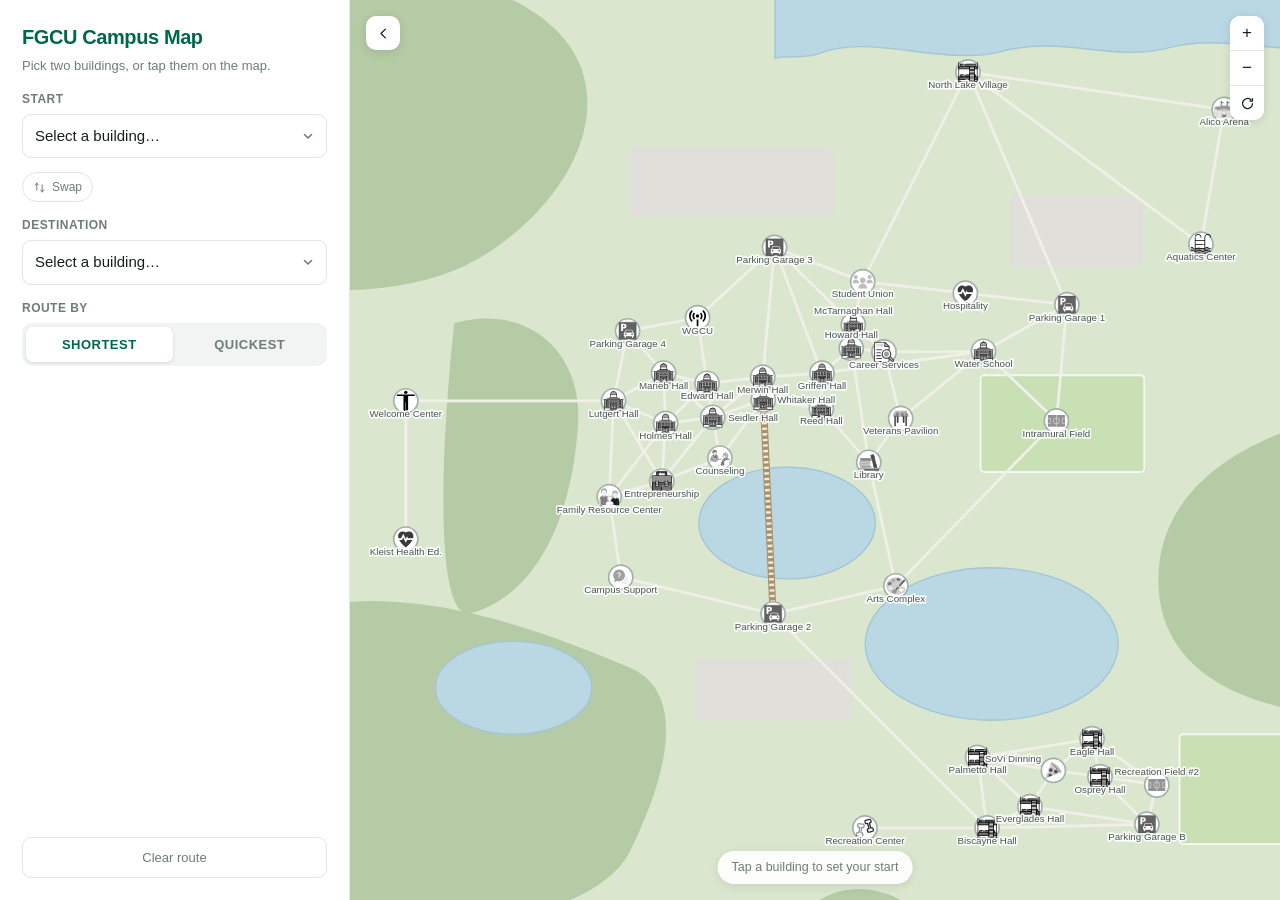
==== commit 29de7da0: "cleaned a little" ====
--- a/web/index.html
+++ b/web/index.html
@@ -254,7 +254,80 @@
                 <path d="M10.6261 12.0674C10.6216 12.0674 10.6216 12.0674 10.6171 12.0674C10.5899 12.0674 10.5762 12.0402 10.5853 12.0175C10.5853 12.013 10.5899 12.013 10.5899 12.013C10.5989 12.0084 10.6125 12.0084 10.6216 12.0039C10.6533 12.0039 10.6669 12.0175 10.6579 12.0493C10.6533 12.0674 10.6352 12.0629 10.6261 12.0674Z" fill="#FF4E0D"></path> 
                 <path d="M10.531 12.7524C10.5174 12.7524 10.4948 12.7342 10.4902 12.7206C10.4902 12.7025 10.5084 12.6753 10.5265 12.6753C10.5401 12.6753 10.5628 12.698 10.5628 12.7161C10.5673 12.7297 10.5492 12.7524 10.531 12.7524Z" fill="#FF4E0D"></path> 
                 <path d="M10.1997 11.0376C10.2224 11.0376 10.2315 11.0467 10.2315 11.0739C10.2315 11.1011 10.2224 11.1102 10.1997 11.1147C10.177 11.1147 10.168 11.1056 10.168 11.0739C10.168 11.0467 10.1725 11.0376 10.1997 11.0376Z" fill="#FF4E0D"></path> 
-                <path d="M10.1499 10.4754C10.1181 10.4754 10.1045 10.4573 10.1136 10.4301C10.1181 10.421 10.1272 10.4165 10.1317 10.4074C10.1408 10.3938 10.1453 10.4074 10.1544 10.4074C10.1589 10.4074 10.1635 10.4119 10.168 10.4119C10.1771 10.4119 10.1907 10.4165 10.1862 10.4301C10.1862 10.4392 10.1862 10.4482 10.1771 10.4573C10.168 10.4709 10.1589 10.4754 10.1499 10.4754Z" fill="#FF4E0D"></path> <path d="M7.68744 9.99006C7.65569 9.99006 7.63755 9.96739 7.64662 9.94018C7.65116 9.93111 7.66476 9.92205 7.67837 9.91751C7.69197 9.90844 7.69651 9.92658 7.70104 9.93565C7.70558 9.94018 7.70558 9.94472 7.71011 9.94925C7.71918 9.95832 7.71918 9.96286 7.71011 9.97193C7.70104 9.97646 7.70558 9.99913 7.68744 9.99006Z" fill="#FF4E0D"></path> <path d="M10.4628 12.5253C10.4446 12.5344 10.4355 12.5117 10.4219 12.5072C10.4219 12.5072 10.4174 12.4936 10.4219 12.4936C10.4355 12.48 10.4491 12.4664 10.4628 12.4573C10.4673 12.4528 10.49 12.4618 10.49 12.4664C10.4945 12.48 10.4945 12.4981 10.4945 12.5117C10.4945 12.5162 10.4809 12.5208 10.4718 12.5208C10.4718 12.5253 10.4673 12.5253 10.4628 12.5253Z" fill="#FF4E0D"></path> <path d="M7.75556 11.6317C7.75556 11.6363 7.75556 11.6363 7.75556 11.6408C7.75556 11.668 7.75103 11.668 7.72835 11.6725C7.70568 11.6725 7.69661 11.668 7.69207 11.6453C7.68754 11.6181 7.69661 11.6 7.71475 11.6C7.74196 11.5864 7.75556 11.6 7.75556 11.6317Z" fill="#FF4E0D"></path> <path d="M7.82814 10.7298C7.82814 10.7208 7.82361 10.7072 7.84174 10.7026C7.84174 10.7026 7.84628 10.6981 7.84628 10.6935C7.85081 10.6845 7.85988 10.6845 7.85988 10.689C7.86442 10.7026 7.87349 10.6981 7.88256 10.6981C7.89163 10.6981 7.89616 10.7026 7.9007 10.7117C7.9007 10.7208 7.90523 10.7298 7.89616 10.7344C7.88709 10.7389 7.88256 10.7525 7.86895 10.757C7.83721 10.7661 7.83268 10.7616 7.82814 10.7298Z" fill="#FF4E0D"></path> <path d="M8.75768 10.9152C8.75768 10.9288 8.74861 10.9515 8.73501 10.956C8.72594 10.9605 8.70327 10.956 8.70327 10.9424C8.69873 10.9243 8.69873 10.9061 8.69873 10.888C8.69873 10.8834 8.70327 10.8834 8.7078 10.8789C8.71234 10.8789 8.71687 10.8789 8.7214 10.8789C8.75315 10.8789 8.75768 10.8834 8.75768 10.9152Z" fill="#FF4E0D"></path> <path d="M10.8212 11.1919C10.8257 11.1919 10.8257 11.1919 10.8303 11.1919C10.8575 11.1919 10.862 11.1964 10.862 11.2236C10.862 11.2418 10.8575 11.2508 10.8393 11.2508C10.8348 11.2508 10.8257 11.2508 10.8212 11.2554C10.794 11.2554 10.7849 11.2508 10.7849 11.2191C10.7849 11.1964 10.7894 11.1919 10.8212 11.1919Z" fill="#FF4E0D"></path> <path d="M8.60346 11.2239C8.608 11.2375 8.58986 11.2421 8.58986 11.2466C8.58532 11.2647 8.57172 11.2602 8.56265 11.2602C8.55811 11.2602 8.55358 11.2557 8.54904 11.2511C8.54451 11.2466 8.54451 11.2421 8.53997 11.2421C8.52183 11.2375 8.5309 11.2239 8.52637 11.2103C8.52637 11.2058 8.55358 11.1831 8.55811 11.1831C8.58079 11.1831 8.59893 11.2012 8.60346 11.2239Z" fill="#FF4E0D"></path> <path d="M8.52633 11.6364C8.5218 11.6364 8.51726 11.6364 8.51273 11.6364C8.49912 11.6364 8.49005 11.6319 8.49459 11.6183V11.6137C8.49459 11.6001 8.49459 11.5865 8.49912 11.582C8.51726 11.5684 8.54447 11.5684 8.56261 11.582C8.56715 11.5865 8.57168 11.6092 8.56715 11.6092C8.55354 11.6183 8.54901 11.6455 8.52633 11.6364Z" fill="#FF4E0D"></path> <path d="M7.55159 10.353C7.51531 10.3576 7.50171 10.3394 7.51078 10.3032C7.51078 10.2986 7.51531 10.2941 7.51985 10.2941C7.53345 10.2941 7.55159 10.2896 7.5652 10.2896C7.57427 10.2896 7.58334 10.2986 7.58787 10.3032C7.5924 10.3122 7.59694 10.3258 7.5788 10.3349C7.56973 10.3394 7.5652 10.3576 7.55159 10.353Z" fill="#FF4E0D"></path> <path d="M7.33389 10.9746C7.30214 10.9746 7.29761 10.97 7.29761 10.9383C7.29761 10.9201 7.31575 10.902 7.33389 10.8975C7.34749 10.8975 7.37017 10.9247 7.37017 10.9383C7.37017 10.9473 7.36563 10.9609 7.35656 10.9655C7.35203 10.9746 7.34296 10.97 7.33389 10.9746Z" fill="#FF4E0D"></path> <path d="M8.21362 12.3985C8.21362 12.3713 8.21816 12.3577 8.24083 12.3622C8.25444 12.3667 8.26804 12.3758 8.28165 12.3803C8.28618 12.3894 8.26351 12.4302 8.25444 12.4302C8.22269 12.4393 8.21362 12.4347 8.21362 12.3985Z" fill="#FF4E0D"></path> <path d="M8.70331 10.3938C8.70785 10.4074 8.68971 10.4074 8.68971 10.4165C8.68517 10.4301 8.6761 10.4301 8.66703 10.4301C8.6625 10.4301 8.65796 10.4256 8.65343 10.4211C8.64889 10.4211 8.64889 10.4165 8.64436 10.412C8.62622 10.4029 8.62622 10.3848 8.63982 10.3757C8.64889 10.3712 8.64436 10.353 8.6625 10.353C8.68064 10.3576 8.69878 10.3757 8.70331 10.3938Z" fill="#FF4E0D"></path> <path d="M10.1818 12.7427C10.1999 12.7427 10.2226 12.7608 10.2226 12.779C10.2226 12.7971 10.2045 12.8152 10.1863 12.8198C10.1682 12.8198 10.15 12.8016 10.1455 12.7835C10.1455 12.7654 10.1636 12.7427 10.1818 12.7427Z" fill="#FF4E0D"></path> <path d="M7.13869 11.4958H7.13415C7.10694 11.4958 7.09334 11.4777 7.10241 11.4505C7.11601 11.446 7.12962 11.4414 7.14322 11.4414C7.15229 11.4414 7.1659 11.4369 7.17043 11.455C7.17497 11.4686 7.17497 11.4822 7.17043 11.4913C7.1659 11.4913 7.15229 11.4913 7.13869 11.4958Z" fill="#FF4E0D"></path> <path d="M9.32464 9.53223C9.35185 9.53223 9.37452 9.5549 9.36999 9.57758C9.36545 9.59118 9.35638 9.60025 9.34278 9.60479C9.32918 9.61386 9.3201 9.60479 9.31104 9.59118V9.58665C9.31104 9.58211 9.31104 9.54583 9.31104 9.5413C9.31557 9.53676 9.32464 9.53223 9.32464 9.53223Z" fill="#FF4E0D"></path> <path d="M9.81445 10.7067C9.81445 10.6885 9.83259 10.6704 9.85073 10.6704C9.86434 10.6704 9.88701 10.6885 9.88701 10.7022C9.88701 10.7203 9.86887 10.743 9.85073 10.743C9.83713 10.7475 9.81445 10.7294 9.81445 10.7067Z" fill="#FF4E0D"></path> <path d="M9.70544 10.7657C9.70544 10.7657 9.70997 10.7611 9.71451 10.7566C9.71904 10.7521 9.71904 10.7521 9.72358 10.7475C9.73265 10.7294 9.75079 10.7249 9.76439 10.743C9.77346 10.7521 9.78707 10.7611 9.78253 10.7747C9.78253 10.7793 9.778 10.7838 9.77346 10.7883C9.76893 10.7974 9.75986 10.8065 9.75532 10.8065C9.74625 10.8065 9.73718 10.7929 9.72811 10.7929C9.70544 10.7929 9.7009 10.7883 9.70544 10.7657Z" fill="#FF4E0D"></path> <path d="M7.20231 11.786C7.16603 11.7905 7.1479 11.7679 7.1615 11.7361C7.1615 11.7316 7.16603 11.7316 7.16603 11.7316C7.18417 11.7225 7.22045 11.7271 7.23405 11.7452C7.24312 11.7588 7.23406 11.7769 7.22045 11.7815C7.21138 11.7815 7.20685 11.7815 7.20231 11.786Z" fill="#FF4E0D"></path> <path d="M10.8846 11.5409C10.8755 11.5409 10.8755 11.5409 10.8755 11.5409C10.8438 11.5409 10.8392 11.5364 10.8438 11.5046C10.8438 11.491 10.8528 11.4819 10.8664 11.4819C10.8846 11.4819 10.8982 11.4774 10.9118 11.4956C10.9209 11.5046 10.9209 11.5137 10.9209 11.5228C10.9163 11.5318 10.9073 11.5364 10.9027 11.5409C10.8891 11.5409 10.8846 11.5409 10.8846 11.5409Z" fill="#FF4E0D"></path> <path d="M8.00963 9.93133C8.00963 9.89959 8.0323 9.88145 8.05951 9.89052C8.06858 9.89505 8.06858 9.90412 8.07765 9.90866C8.09579 9.91773 8.07765 9.92226 8.07312 9.93133C8.06858 9.93587 8.07312 9.94494 8.06858 9.94947C8.05951 9.95401 8.05044 9.97668 8.03684 9.96761C8.02777 9.95854 8.00509 9.95401 8.00963 9.93133Z" fill="#FF4E0D"></path> <path d="M9.27013 12.7746C9.28374 12.7972 9.252 12.7972 9.24746 12.8154H9.24293C9.23386 12.8063 9.22479 12.8018 9.21118 12.7927C9.20665 12.7927 9.21118 12.7836 9.20665 12.7836C9.19304 12.7746 9.20211 12.77 9.20665 12.761C9.21572 12.7383 9.22932 12.7428 9.24746 12.7383C9.26107 12.7383 9.27013 12.7428 9.27013 12.7564C9.2656 12.7655 9.27013 12.77 9.27013 12.7746Z" fill="#FF4E0D"></path> <path d="M8.78056 13.319C8.7987 13.3099 8.80777 13.3326 8.81684 13.3417C8.82591 13.3507 8.81684 13.3734 8.80323 13.3734C8.78963 13.378 8.77603 13.3779 8.76242 13.3779C8.74882 13.3779 8.73975 13.3734 8.73975 13.3553C8.73975 13.3281 8.74428 13.3235 8.78056 13.319Z" fill="#FF4E0D"></path> <path d="M9.302 13.0149C9.302 12.9832 9.30654 12.9741 9.32468 12.9741C9.34282 12.9741 9.36095 12.9923 9.36095 13.0149C9.36095 13.0376 9.35188 13.0467 9.32921 13.0467C9.30654 13.0512 9.302 13.0467 9.302 13.0149Z" fill="#FF4E0D"></path> <path d="M9.0209 10.5114C9.03451 10.5069 9.04358 10.516 9.04358 10.5296C9.04358 10.5432 9.04811 10.5522 9.04358 10.5659C9.03904 10.5885 9.02544 10.5885 9.00729 10.5795C8.99369 10.5704 8.98462 10.5613 8.98462 10.5432C8.98915 10.516 8.98915 10.5114 9.0209 10.5114Z" fill="#FF4E0D"></path> <path d="M9.13418 12.6928C9.10697 12.6928 9.10244 12.6883 9.0979 12.6611C9.0979 12.6429 9.11151 12.6157 9.12965 12.6157C9.14325 12.6157 9.16139 12.6384 9.16139 12.6565C9.16593 12.6837 9.16139 12.6883 9.13418 12.6928Z" fill="#FF4E0D"></path> <path d="M9.15674 13.1417C9.15674 13.11 9.17488 13.0919 9.20209 13.0964C9.20662 13.0964 9.21116 13.1055 9.21569 13.11C9.22023 13.1145 9.2293 13.1191 9.2293 13.1236C9.22476 13.1372 9.22023 13.1508 9.21569 13.1644C9.21116 13.1735 9.18848 13.169 9.18395 13.1599C9.17941 13.1553 9.17034 13.1553 9.16581 13.1508C9.15674 13.1508 9.15674 13.1463 9.15674 13.1417Z" fill="#FF4E0D"></path> <path d="M9.38349 11.192C9.37442 11.201 9.37442 11.2146 9.36535 11.2237C9.35175 11.2328 9.35175 11.2555 9.32907 11.2555C9.32 11.2555 9.3064 11.2509 9.3064 11.2509C9.3064 11.2419 9.3064 11.2282 9.31093 11.2192C9.32 11.2056 9.33361 11.192 9.34721 11.1784C9.35175 11.1738 9.36535 11.1738 9.37442 11.1738C9.37442 11.1738 9.37895 11.1829 9.38349 11.192Z" fill="#FF4E0D"></path> <path d="M8.10004 10.3981C8.10004 10.4253 8.07736 10.4434 8.05015 10.4344C8.04109 10.4298 8.03655 10.3936 8.04109 10.38C8.04562 10.3664 8.05469 10.3618 8.06829 10.3618C8.08643 10.3664 8.10004 10.3845 8.10004 10.3981Z" fill="#FF4E0D"></path> <path d="M8.63989 12.1215C8.63989 12.0988 8.65803 12.0807 8.67617 12.0762C8.70792 12.0762 8.72152 12.0898 8.71699 12.1215V12.1261C8.71245 12.1351 8.66257 12.1351 8.65803 12.1261C8.65803 12.117 8.64896 12.117 8.63989 12.1215Z" fill="#FF4E0D"></path> <path d="M9.6374 11.2282C9.6374 11.2372 9.6374 11.2463 9.63287 11.2509C9.62833 11.2599 9.61473 11.2645 9.60566 11.2645C9.59659 11.269 9.56031 11.2327 9.56484 11.2236C9.56938 11.2146 9.57391 11.2055 9.57845 11.1964C9.58298 11.1919 9.59205 11.1919 9.59659 11.1919C9.62833 11.1919 9.63287 11.1964 9.6374 11.2282Z" fill="#FF4E0D"></path> <path d="M10.4538 10.9787C10.4538 10.9469 10.4538 10.9424 10.481 10.9424C10.5082 10.9424 10.5127 10.9469 10.5127 10.9741C10.5127 10.9923 10.4991 11.0195 10.4855 11.0195C10.481 11.0195 10.4765 11.0195 10.4765 11.0195C10.4765 10.9968 10.4447 10.9968 10.4538 10.9787Z" fill="#FF4E0D"></path> <path d="M8.89844 12.8016C8.89844 12.7698 8.90297 12.7607 8.93018 12.7607C8.93471 12.7607 8.94378 12.7607 8.94832 12.7653C8.95739 12.7743 8.96192 12.7834 8.96646 12.7925C8.97099 12.8016 8.93471 12.8378 8.92565 12.8378C8.91658 12.8333 8.90751 12.8288 8.89844 12.8242C8.90297 12.8152 8.90297 12.8061 8.89844 12.8016Z" fill="#FF4E0D"></path> <path d="M7.47449 11.8043C7.47449 11.8089 7.47449 11.8134 7.47449 11.818C7.46995 11.827 7.46088 11.8361 7.45181 11.8406C7.4382 11.8497 7.4246 11.8406 7.42006 11.827C7.42006 11.818 7.41553 11.8089 7.41553 11.7998C7.41553 11.7726 7.42006 11.7681 7.44727 11.7681C7.46542 11.7681 7.46995 11.7726 7.47449 11.8043Z" fill="#FF4E0D"></path> <path d="M9.07971 9.62288C9.07971 9.65008 9.06157 9.67276 9.03889 9.66369C9.03436 9.66369 9.02529 9.65915 9.02529 9.65462C9.02075 9.63648 9.02075 9.62288 9.02075 9.60474C9.02075 9.6002 9.02529 9.59567 9.02982 9.59567C9.06157 9.58207 9.07971 9.59567 9.07971 9.62288Z" fill="#FF4E0D"></path> <path d="M9.82334 10.2803C9.83241 10.2803 9.84601 10.2758 9.85055 10.2939C9.85055 10.2984 9.85962 10.2984 9.85962 10.303C9.86415 10.3075 9.86415 10.312 9.86415 10.3166C9.85508 10.3302 9.84148 10.3438 9.82787 10.3574H9.82334C9.81427 10.3528 9.80066 10.3438 9.79613 10.3347C9.79159 10.3211 9.79159 10.303 9.79613 10.2894C9.79613 10.2848 9.80973 10.2848 9.82334 10.2803Z" fill="#FF4E0D"></path> <path d="M7.48345 12.8881C7.48345 12.9153 7.48345 12.9199 7.44717 12.9199C7.44263 12.9199 7.43356 12.9199 7.42903 12.9199C7.41996 12.9108 7.41089 12.9017 7.41089 12.8927C7.41089 12.8836 7.41996 12.87 7.42449 12.8654C7.42903 12.8609 7.4381 12.8609 7.44717 12.8609C7.47891 12.8564 7.48345 12.8609 7.48345 12.8881Z" fill="#FF4E0D"></path> <path d="M9.06146 12.7339C9.066 12.7339 9.07053 12.7339 9.07507 12.7339C9.08414 12.7339 9.08867 12.7384 9.08867 12.7475V12.752C9.09774 12.7883 9.08414 12.8019 9.04786 12.7974C9.03879 12.7974 9.01611 12.7747 9.01611 12.7656C9.01611 12.7611 9.02065 12.7566 9.02065 12.7566C9.02065 12.7566 9.02518 12.752 9.02972 12.752C9.04332 12.7339 9.04332 12.7339 9.06146 12.7339Z" fill="#FF4E0D"></path> <path d="M9.75074 12.2212C9.71899 12.2212 9.71899 12.2212 9.71899 12.1895C9.71899 12.1622 9.72353 12.1577 9.75074 12.1577C9.76888 12.1577 9.79609 12.1759 9.79609 12.1849C9.79609 12.194 9.79155 12.2076 9.78248 12.2121C9.76888 12.2212 9.75981 12.2212 9.75074 12.2212Z" fill="#FF4E0D"></path> <path d="M8.36318 9.92231C8.33597 9.92231 8.33144 9.92231 8.3269 9.89056C8.3269 9.88149 8.3269 9.87242 8.3269 9.86335C8.34051 9.86335 8.34051 9.84975 8.34958 9.84521C8.34958 9.84521 8.35865 9.84521 8.35865 9.84975C8.36318 9.86335 8.39039 9.85882 8.38586 9.88603C8.39039 9.91324 8.39039 9.91777 8.36318 9.92231Z" fill="#FF4E0D"></path> <path d="M7.05264 11.6996C7.04357 11.6996 7.02543 11.6996 7.02089 11.695C7.01636 11.6814 7.01636 11.6678 7.01636 11.6542C7.01636 11.6497 7.02089 11.6452 7.02543 11.6452C7.0345 11.6406 7.0481 11.6406 7.06171 11.6406C7.06624 11.6406 7.07078 11.6452 7.07531 11.6497V11.6542C7.07531 11.6633 7.09798 11.6588 7.08891 11.6724C7.08438 11.6814 7.07531 11.6814 7.07531 11.695C7.07531 11.695 7.05717 11.695 7.05264 11.6996Z" fill="#FF4E0D"></path> <path d="M7.75104 10.9519C7.75104 10.9701 7.73743 10.9973 7.71929 10.9973C7.71022 10.9973 7.69662 10.9837 7.68755 10.9792V10.9746C7.67848 10.9338 7.70115 10.9157 7.73743 10.9293C7.7465 10.9293 7.7465 10.9429 7.75104 10.9519Z" fill="#FF4E0D"></path> <path d="M8.2588 10.9109C8.23159 10.9109 8.23159 10.9109 8.22705 10.8792C8.22705 10.8656 8.24519 10.8384 8.25426 10.8384C8.26333 10.8429 8.27694 10.8474 8.28147 10.852C8.28601 10.8565 8.28601 10.8656 8.28601 10.8747C8.29054 10.9064 8.28601 10.9109 8.2588 10.9109Z" fill="#FF4E0D"></path> <path d="M10.3812 10.2217C10.3993 10.2217 10.4174 10.2307 10.4265 10.2489V10.2534C10.422 10.2761 10.3812 10.2942 10.363 10.2806C10.3585 10.2806 10.3585 10.2761 10.3585 10.2716C10.3585 10.267 10.3585 10.2625 10.3585 10.2534C10.3494 10.2262 10.3494 10.2262 10.3812 10.2217Z" fill="#FF4E0D"></path> <path d="M8.45851 9.60464C8.45851 9.60918 8.45851 9.61824 8.45397 9.62278C8.44944 9.63185 8.43583 9.64092 8.42676 9.64092C8.41769 9.64092 8.40409 9.63185 8.39955 9.62732C8.39502 9.62278 8.39502 9.60917 8.39502 9.6001C8.39502 9.57743 8.39955 9.56836 8.42676 9.56836C8.44944 9.56836 8.45851 9.57743 8.45851 9.60464Z" fill="#FF4E0D"></path> <path d="M8.07758 12.4389C8.07758 12.4661 8.07758 12.4706 8.04584 12.4706C8.0277 12.4706 8.00049 12.4525 8.00049 12.4434C8.00049 12.4298 8.02316 12.4117 8.0413 12.4117C8.07305 12.4072 8.07758 12.4117 8.07758 12.4389Z" fill="#FF4E0D"></path> <path d="M8.17261 11.2556C8.1454 11.2556 8.12726 11.233 8.1318 11.2103C8.1318 11.2058 8.13633 11.2012 8.13633 11.2012C8.15447 11.2012 8.17261 11.1967 8.19528 11.2012C8.19982 11.2012 8.20435 11.2058 8.20435 11.2103C8.21342 11.233 8.19528 11.2556 8.17261 11.2556Z" fill="#FF4E0D"></path> <path d="M8.65811 11.7725C8.65811 11.7997 8.65811 11.8042 8.6309 11.8042C8.62183 11.8042 8.61276 11.8042 8.60823 11.7997C8.59916 11.7951 8.59462 11.7861 8.59009 11.777C8.59009 11.777 8.59009 11.7725 8.59462 11.7679C8.60369 11.7589 8.60369 11.7407 8.62637 11.7407C8.65358 11.7453 8.65358 11.7453 8.65811 11.7725Z" fill="#FF4E0D"></path> <path d="M10.6987 11.4277C10.6987 11.4005 10.6987 11.396 10.7305 11.396C10.7395 11.396 10.7486 11.396 10.7532 11.4005C10.7622 11.4051 10.7713 11.4141 10.7713 11.4232C10.7713 11.4323 10.7668 11.4459 10.7577 11.4504C10.7532 11.455 10.7441 11.455 10.735 11.455C10.7033 11.455 10.6987 11.455 10.6987 11.4277Z" fill="#FF4E0D"></path> <path d="M9.4607 11.3188C9.47884 11.3188 9.50151 11.3325 9.50151 11.3461C9.50151 11.3597 9.48337 11.3778 9.46523 11.3778C9.43349 11.3778 9.42896 11.3733 9.42896 11.3461C9.42896 11.3234 9.42895 11.3234 9.4607 11.3188Z" fill="#FF4E0D"></path> <path d="M8.80762 11.3781C8.80762 11.3463 8.80762 11.3463 8.83936 11.3418C8.86657 11.3418 8.87111 11.3463 8.87111 11.3735C8.87111 11.3917 8.85297 11.4189 8.83936 11.4189C8.82576 11.4144 8.80762 11.3962 8.80762 11.3781Z" fill="#FF4E0D"></path> <path d="M10.2363 12.9423C10.2317 12.9514 10.2317 12.965 10.2272 12.9695C10.2136 12.9741 10.1954 12.9741 10.1818 12.9741C10.1818 12.9741 10.1773 12.9695 10.1773 12.965C10.1773 12.9514 10.1728 12.9423 10.1773 12.9287C10.1773 12.9242 10.1818 12.9196 10.1864 12.9151C10.1909 12.9106 10.1954 12.906 10.2 12.9015C10.2045 12.9015 10.2045 12.897 10.2091 12.897L10.2136 12.9015C10.2136 12.9151 10.2453 12.9106 10.2363 12.9333C10.2317 12.9333 10.2317 12.9378 10.2363 12.9423Z" fill="#FF4E0D"></path> <path d="M7.55156 12.344C7.53342 12.344 7.51074 12.3259 7.51074 12.3077C7.51074 12.2941 7.51981 12.2896 7.52888 12.285C7.53795 12.2805 7.54702 12.2805 7.56063 12.2805C7.5697 12.2805 7.5833 12.276 7.5833 12.2896C7.5833 12.2987 7.59237 12.3168 7.57423 12.3259C7.56516 12.3304 7.56516 12.3531 7.55156 12.344Z" fill="#FF4E0D"></path> <path d="M8.96177 11.0924C8.96177 11.0969 8.96177 11.115 8.9527 11.115C8.9391 11.1196 8.92096 11.1196 8.90735 11.1196C8.90735 11.1196 8.90282 11.115 8.90282 11.1105C8.89375 11.0833 8.89828 11.0652 8.92096 11.047C8.92549 11.047 8.93003 11.0425 8.93003 11.0425C8.9391 11.047 8.94817 11.0561 8.9527 11.0606C8.96177 11.0742 8.96177 11.0788 8.96177 11.0924Z" fill="#FF4E0D"></path> <path d="M7.90985 12.2124C7.94159 12.2124 7.94159 12.2124 7.94613 12.2441C7.94613 12.2623 7.93252 12.2895 7.91892 12.2895C7.90531 12.2895 7.88264 12.2623 7.88264 12.2441C7.8781 12.2215 7.88264 12.2169 7.90985 12.2124Z" fill="#FF4E0D"></path> <path d="M8.42673 10.3122C8.42673 10.3394 8.40406 10.362 8.38138 10.353C8.37685 10.353 8.37685 10.3484 8.37685 10.3484C8.37231 10.3348 8.37231 10.3167 8.37231 10.2986C8.37231 10.294 8.37685 10.2804 8.38592 10.2804C8.39499 10.2759 8.40859 10.2714 8.41313 10.2895C8.41313 10.2986 8.43127 10.2986 8.42673 10.3122Z" fill="#FF4E0D"></path> <path d="M9.32458 13.319C9.32458 13.3371 9.31097 13.3598 9.29737 13.3598C9.28376 13.3598 9.26562 13.3417 9.26562 13.3235C9.26562 13.2918 9.26563 13.2872 9.29283 13.2827C9.31551 13.2827 9.32004 13.2872 9.32458 13.319Z" fill="#FF4E0D"></path> <path d="M7.54712 12.0444C7.54712 12.0127 7.54712 12.0127 7.57886 12.0127C7.60607 12.0127 7.61061 12.0127 7.61061 12.0444C7.61061 12.0626 7.597 12.0898 7.5834 12.0853C7.57433 12.0853 7.56526 12.0807 7.55619 12.0716C7.54712 12.0671 7.54712 12.0535 7.54712 12.0444Z" fill="#FF4E0D"></path> <path d="M9.70986 9.76369C9.67812 9.76369 9.67358 9.76369 9.67358 9.73194C9.67358 9.70927 9.67812 9.7002 9.70533 9.7002C9.71893 9.7002 9.74614 9.7138 9.74614 9.7274C9.74614 9.73648 9.74161 9.74555 9.73254 9.75462C9.728 9.75915 9.71893 9.75915 9.70986 9.76369Z" fill="#FF4E0D"></path> <path d="M9.98673 10.9517C9.9822 10.9517 9.97313 10.9517 9.96859 10.9471C9.95952 10.9426 9.95045 10.9335 9.95045 10.9245C9.94592 10.9109 9.97313 10.8882 9.99127 10.8882C10.0139 10.8882 10.0275 10.8973 10.0275 10.9199C10.023 10.9517 10.0275 10.9517 9.98673 10.9517Z" fill="#FF4E0D"></path> <path d="M10.2091 11.9543C10.1864 11.9543 10.1819 11.9543 10.1819 11.9225C10.1819 11.9134 10.1819 11.9044 10.1864 11.8998C10.191 11.8908 10.2046 11.8862 10.2136 11.8862C10.2227 11.8862 10.2318 11.8953 10.2408 11.8998C10.2454 11.9044 10.2454 11.9134 10.2454 11.9225C10.2454 11.9497 10.2408 11.9543 10.2091 11.9543Z" fill="#FF4E0D"></path> <path d="M8.69874 13.2964C8.69874 13.3236 8.69874 13.3281 8.667 13.3281C8.63979 13.3281 8.63525 13.3281 8.63525 13.3009C8.63525 13.2692 8.63525 13.2692 8.66246 13.2646C8.69421 13.2646 8.69874 13.2646 8.69874 13.2964Z" fill="#FF4E0D"></path> <path d="M10.7893 12.4933C10.7893 12.5205 10.7847 12.525 10.7575 12.525C10.7394 12.525 10.7122 12.5069 10.7122 12.4933C10.7122 12.4887 10.7122 12.4842 10.7167 12.4842C10.7303 12.4797 10.7348 12.457 10.753 12.4615C10.7847 12.4661 10.7893 12.4661 10.7893 12.4933Z" fill="#FF4E0D"></path> <path d="M8.68072 10.3168C8.67619 10.3168 8.66712 10.3168 8.66258 10.3123C8.65351 10.3078 8.64444 10.2987 8.63991 10.2896C8.63537 10.2806 8.66258 10.2579 8.67619 10.2579C8.70793 10.2533 8.71246 10.2579 8.71246 10.2851C8.717 10.3123 8.717 10.3123 8.68072 10.3168Z" fill="#FF4E0D"></path> <path d="M7.55148 12.7204C7.55148 12.7476 7.53334 12.7658 7.50159 12.7567C7.49706 12.7567 7.49706 12.7522 7.49706 12.7522C7.48799 12.7295 7.49252 12.6977 7.5152 12.6841C7.51973 12.6841 7.52427 12.6796 7.52427 12.6841C7.53334 12.6841 7.55148 12.7068 7.55148 12.7204Z" fill="#FF4E0D"></path> <path d="M8.4812 13.2419C8.4812 13.2373 8.4812 13.2283 8.4812 13.2237C8.49027 13.2147 8.49934 13.2101 8.50841 13.2056C8.52201 13.201 8.54015 13.2283 8.54015 13.2464C8.54015 13.2736 8.53562 13.2781 8.51294 13.2781C8.48574 13.2781 8.48574 13.2827 8.4812 13.2419Z" fill="#FF4E0D"></path> <path d="M9.57848 12.1307C9.57848 12.1397 9.57848 12.1443 9.57848 12.1488C9.57848 12.1579 9.58302 12.1669 9.56941 12.1669C9.56034 12.1669 9.54674 12.176 9.53767 12.1579C9.53314 12.1488 9.51953 12.1397 9.51953 12.1261C9.51953 12.1034 9.53767 12.0898 9.55581 12.0898C9.56941 12.0898 9.57395 12.0944 9.57395 12.108C9.57395 12.1216 9.57848 12.1307 9.57848 12.1307Z" fill="#FF4E0D"></path> <path d="M9.30188 12.2308C9.30188 12.2398 9.30188 12.2444 9.30188 12.2489C9.30188 12.258 9.30641 12.267 9.29281 12.267C9.28374 12.267 9.27013 12.2761 9.26106 12.258C9.25653 12.2489 9.24292 12.2398 9.24292 12.2262C9.24292 12.2035 9.26106 12.1899 9.2792 12.1899C9.29281 12.1899 9.29734 12.1945 9.29734 12.2081C9.29734 12.2172 9.29734 12.2262 9.30188 12.2308Z" fill="#FF4E0D"></path> <path d="M9.35631 10.8567C9.35631 10.8658 9.35631 10.8703 9.35631 10.8749C9.35631 10.8839 9.36085 10.893 9.34725 10.893C9.33818 10.893 9.32457 10.9021 9.3155 10.8839C9.31097 10.8749 9.29736 10.8658 9.29736 10.8522C9.29736 10.8295 9.3155 10.8159 9.33364 10.8159C9.34725 10.8159 9.35178 10.8205 9.35178 10.8341C9.35178 10.8477 9.35631 10.8522 9.35631 10.8567Z" fill="#FF4E0D"></path> <path d="M8.67143 11.7227C8.63969 11.7227 8.63515 11.7181 8.63062 11.6909C8.63062 11.6682 8.63515 11.6637 8.66236 11.6592C8.6805 11.6592 8.70771 11.6728 8.70317 11.6864C8.70317 11.6955 8.69864 11.7045 8.68957 11.7136C8.68503 11.7227 8.67596 11.7227 8.67143 11.7227Z" fill="#FF4E0D"></path> <path d="M9.50146 13.0378C9.50146 13.006 9.5196 12.9879 9.54681 12.997C9.55135 12.997 9.55135 13.0015 9.55588 13.0015C9.56495 13.0196 9.56042 13.0559 9.54228 13.0695C9.53774 13.0741 9.53321 13.0741 9.52867 13.0741C9.5196 13.0695 9.51053 13.065 9.50146 13.0559C9.50146 13.0514 9.50146 13.0423 9.50146 13.0378Z" fill="#FF4E0D"></path> <path d="M8.53552 12.5796C8.53552 12.6113 8.53552 12.6113 8.51284 12.6159C8.4811 12.6159 8.47656 12.6113 8.47656 12.5841C8.47656 12.5615 8.4811 12.5569 8.50831 12.5569C8.53552 12.5524 8.53552 12.5524 8.53552 12.5796Z" fill="#FF4E0D"></path> <path d="M10.2905 10.1899C10.3223 10.1899 10.3223 10.1899 10.3268 10.2217C10.3268 10.2444 10.3223 10.2534 10.2951 10.2534C10.2905 10.2534 10.2815 10.2534 10.2769 10.2489C10.2679 10.2398 10.2588 10.2308 10.2588 10.2217C10.2588 10.2126 10.2633 10.199 10.2724 10.1945C10.2724 10.1899 10.286 10.1899 10.2905 10.1899Z" fill="#FF4E0D"></path> <path d="M7.66038 10.48C7.67398 10.48 7.69666 10.4981 7.70119 10.5072C7.70119 10.5208 7.67852 10.5389 7.66491 10.5389C7.6377 10.5389 7.62863 10.5344 7.62863 10.5117C7.6241 10.5027 7.64224 10.4845 7.66038 10.48Z" fill="#FF4E0D"></path> <path d="M8.43566 10.7158C8.43566 10.7476 8.43566 10.7476 8.40845 10.7476C8.38124 10.7476 8.37671 10.7476 8.37671 10.7113C8.37671 10.6886 8.37671 10.6886 8.40392 10.6841C8.43113 10.6841 8.43113 10.6841 8.43566 10.7158Z" fill="#FF4E0D"></path> <path d="M8.11817 11.7227C8.14538 11.7227 8.14991 11.7227 8.14991 11.7544C8.14991 11.7635 8.14991 11.7725 8.14538 11.7771C8.14084 11.7861 8.12724 11.7907 8.11817 11.7952C8.1091 11.7998 8.08643 11.768 8.08643 11.7544C8.09096 11.7272 8.09096 11.7227 8.11817 11.7227Z" fill="#FF4E0D"></path> <path d="M10.3631 12.4346C10.3359 12.4346 10.3359 12.4346 10.3359 12.4028C10.3359 12.3756 10.3359 12.3756 10.3677 12.3711C10.3949 12.3711 10.3994 12.3711 10.3994 12.4028C10.3949 12.43 10.3949 12.4346 10.3631 12.4346Z" fill="#FF4E0D"></path> <path d="M10.0955 12.4302C10.1227 12.4302 10.1227 12.4302 10.1272 12.4619C10.1272 12.4891 10.1227 12.4937 10.0955 12.4937C10.0683 12.4937 10.0637 12.4891 10.0637 12.4619C10.0637 12.4347 10.0637 12.4302 10.0955 12.4302Z" fill="#FF4E0D"></path> <path d="M10.2272 10.1941C10.2091 10.2032 10.2045 10.1805 10.1909 10.1715V10.1669C10.2 10.1579 10.2045 10.1442 10.2136 10.1397C10.2272 10.1352 10.2408 10.1397 10.2544 10.1397C10.2544 10.1397 10.2589 10.1442 10.2589 10.1488C10.268 10.1715 10.2544 10.1941 10.2272 10.1941Z" fill="#FF4E0D"></path> <path d="M8.63987 12.1172C8.63987 12.1308 8.63987 12.1444 8.64441 12.158C8.64441 12.1716 8.63987 12.1761 8.6308 12.1761C8.62626 12.1761 8.62173 12.1761 8.61266 12.1761C8.60359 12.1761 8.58545 12.1716 8.58545 12.1716C8.58545 12.158 8.58545 12.1399 8.58545 12.1263C8.58545 12.1217 8.60359 12.1217 8.61266 12.1217C8.62627 12.1172 8.63534 12.1172 8.63987 12.1172Z" fill="#FF4E0D"></path> <path d="M9.75549 11.2871C9.75549 11.3143 9.75549 11.3189 9.73281 11.3189C9.7056 11.3189 9.69653 11.3189 9.69653 11.2871C9.69653 11.2644 9.70107 11.2599 9.72374 11.2554C9.75095 11.2599 9.75549 11.2644 9.75549 11.2871Z" fill="#FF4E0D"></path> <path d="M10.2179 11.396C10.2179 11.4232 10.2179 11.4277 10.1952 11.4277C10.168 11.4277 10.1589 11.4277 10.1589 11.396C10.1589 11.3733 10.1635 11.3688 10.1861 11.3643C10.2134 11.3643 10.2179 11.3688 10.2179 11.396Z" fill="#FF4E0D"></path> <path d="M8.70337 13.083C8.70337 13.0558 8.70337 13.0513 8.72604 13.0513C8.75325 13.0513 8.75779 13.0558 8.76233 13.083C8.76233 13.1057 8.76233 13.1102 8.73058 13.1102C8.70337 13.1102 8.70337 13.1102 8.70337 13.083Z" fill="#FF4E0D"></path> <path d="M7.74194 12.0808C7.74194 12.0717 7.74194 12.0627 7.74648 12.0581C7.75101 12.0491 7.76008 12.0445 7.77368 12.04C7.79182 12.0355 7.80996 12.0672 7.80543 12.0853C7.80543 12.0899 7.80089 12.0899 7.79636 12.0944C7.78729 12.0989 7.77369 12.0989 7.76915 12.1125C7.76462 12.1171 7.75555 12.1171 7.75555 12.108C7.74648 12.0989 7.74194 12.0899 7.74194 12.0808Z" fill="#FF4E0D"></path> <path d="M8.78508 12.3803C8.78508 12.3803 8.77601 12.3758 8.77148 12.3712C8.76694 12.3667 8.76241 12.3667 8.76241 12.3667C8.75334 12.3622 8.7488 12.3395 8.75787 12.335C8.75787 12.335 8.76241 12.335 8.76694 12.335C8.77601 12.3395 8.78508 12.3395 8.79415 12.344C8.79869 12.3486 8.80776 12.3531 8.80776 12.3576C8.80776 12.3667 8.81229 12.3848 8.79415 12.3848C8.79869 12.3803 8.79415 12.3803 8.78508 12.3803Z" fill="#FF4E0D"></path> <path d="M8.94839 12.5254C8.9756 12.5254 8.99374 12.5481 8.98013 12.5753C8.98013 12.5798 8.97106 12.5843 8.97106 12.5798C8.96199 12.5753 8.95293 12.5662 8.94386 12.5571C8.94386 12.5571 8.94386 12.5526 8.93932 12.5481C8.93479 12.5435 8.92118 12.5435 8.92572 12.5299C8.93025 12.5299 8.93932 12.5299 8.94839 12.5254Z" fill="#FF4E0D"></path> <path d="M7.51514 12.1309C7.51968 12.1309 7.52421 12.1309 7.52875 12.1309C7.53782 12.1309 7.54235 12.1354 7.55142 12.1399C7.54689 12.1445 7.54235 12.149 7.54235 12.1535C7.53782 12.1671 7.52875 12.1762 7.51514 12.1717C7.50154 12.1671 7.49247 12.1581 7.4834 12.149C7.4834 12.149 7.48793 12.1399 7.48793 12.1354C7.49247 12.1309 7.50154 12.1309 7.51514 12.1309Z" fill="#FF4E0D"></path> <path d="M9.64645 11.9536C9.65099 11.9581 9.65552 11.9581 9.66006 11.9627C9.65552 11.9672 9.65099 11.9717 9.64192 11.9717C9.63738 11.9717 9.63285 11.9672 9.62378 11.9672C9.63285 11.9627 9.64192 11.9581 9.64645 11.9536Z" fill="#FF4E0D"></path> <path d="M16.9027 13.1694C16.9934 14.5435 16.1227 15.4822 14.9754 15.5548C13.8326 15.6319 12.844 14.8156 12.7533 13.4415C12.6762 12.2942 13.5469 11.301 14.6897 11.224C15.837 11.1514 16.8256 12.0221 16.9027 13.1694Z" fill="url(#paint11_linear)"></path> <path d="M14.8306 15.3962C15.9777 15.3962 16.9076 14.4623 16.9076 13.3102C16.9076 12.1581 15.9777 11.2241 14.8306 11.2241C13.6836 11.2241 12.7537 12.1581 12.7537 13.3102C12.7537 14.4623 13.6836 15.3962 14.8306 15.3962Z" fill="url(#paint12_linear)"></path> <path d="M14.6941 11.2284C13.5513 11.3055 12.6806 12.2986 12.7577 13.4459C12.8348 14.5933 13.8234 15.464 14.9662 15.3914C16.109 15.3143 16.9797 14.3212 16.9026 13.1738C16.8255 12.022 15.8369 11.1513 14.6941 11.2284ZM14.9571 15.2508C13.8869 15.3234 12.9617 14.5071 12.8937 13.4369C12.8257 12.3621 13.6329 11.437 14.7031 11.3644C15.7734 11.2919 16.6985 12.1081 16.7665 13.1784C16.8345 14.2531 16.0273 15.1828 14.9571 15.2508Z" fill="url(#paint13_linear)"></path> <path d="M14.3039 14.6888C14.3039 14.7341 14.3175 14.7341 14.2631 14.7432C14.2495 14.7432 14.2495 14.7523 14.2495 14.7613C14.2495 14.7886 14.2268 14.8067 14.2087 14.8022C14.1996 14.7976 14.186 14.7886 14.1814 14.7795C14.1769 14.7704 14.1678 14.7523 14.1905 14.7477L14.1951 14.7432C14.1951 14.7251 14.2041 14.7296 14.2177 14.7296C14.2313 14.7296 14.2359 14.7251 14.2313 14.7115C14.2313 14.6979 14.2268 14.6843 14.2268 14.6707C14.2268 14.6616 14.2268 14.648 14.2404 14.648C14.2449 14.648 14.2449 14.648 14.2495 14.6434C14.2676 14.6253 14.2812 14.6389 14.2994 14.6434C14.3039 14.6434 14.3039 14.6525 14.3039 14.657C14.3039 14.6661 14.3039 14.6797 14.3039 14.6888Z" fill="#FF4E0D"></path> <path d="M13.0432 14.0491C13.0432 14.0355 13.0568 14.0128 13.0659 14.0083C13.0704 14.0083 13.075 14.0083 13.075 14.0083C13.0795 14.0083 13.084 14.0128 13.0886 14.0128C13.1022 14.0174 13.1158 14.0219 13.1158 14.04C13.1158 14.0491 13.1248 14.0536 13.1294 14.0536C13.1384 14.0536 13.1475 14.0536 13.1566 14.0536C13.1702 14.0536 13.1883 14.0446 13.1974 14.0673C13.2019 14.0718 13.211 14.0763 13.211 14.0899C13.211 14.099 13.211 14.1035 13.1974 14.1081C13.1883 14.1081 13.1838 14.1171 13.1793 14.1217C13.1702 14.1307 13.1657 14.1307 13.1566 14.1217C13.1521 14.1171 13.143 14.1171 13.1384 14.1217C13.1339 14.1217 13.1248 14.1307 13.1248 14.1307C13.1158 14.1262 13.1067 14.1171 13.0976 14.1081C13.0886 14.099 13.0795 14.0854 13.0659 14.0809C13.0477 14.0763 13.0477 14.0763 13.0432 14.0491Z" fill="#FF4E0D"></path> <path d="M16.4172 12.7298C16.4172 12.7116 16.4354 12.689 16.458 12.689C16.4671 12.689 16.4943 12.7071 16.4943 12.7207C16.4989 12.7388 16.5079 12.7434 16.5215 12.7434C16.5261 12.7434 16.5306 12.7434 16.5397 12.7434C16.5624 12.7343 16.576 12.7479 16.5896 12.7615L16.5941 12.7706C16.585 12.7887 16.5714 12.8023 16.5533 12.8114H16.5442C16.5351 12.8023 16.5261 12.7978 16.517 12.8114C16.517 12.8114 16.5079 12.8114 16.5034 12.8114C16.4853 12.8023 16.4717 12.7887 16.4626 12.7706C16.458 12.7661 16.4535 12.7661 16.449 12.7615C16.4218 12.757 16.4172 12.7524 16.4172 12.7298Z" fill="#FF4E0D"></path> <path d="M14.0726 13.7861C14.068 13.7997 14.0771 13.8088 14.0907 13.8088C14.0998 13.8088 14.1043 13.8133 14.1088 13.8224C14.1134 13.8315 14.1179 13.836 14.1224 13.8406C14.1315 13.8496 14.1315 13.8542 14.1224 13.8587C14.1179 13.8587 14.1179 13.8632 14.1134 13.8632C14.1088 13.8678 14.1088 13.8768 14.1043 13.8814C14.0907 13.8859 14.0771 13.8859 14.0635 13.8814C14.059 13.8814 14.0544 13.8723 14.0544 13.8678C14.0499 13.8542 14.0499 13.8406 14.0499 13.8224C14.0499 13.8088 14.0454 13.8043 14.0317 13.8043C14.0227 13.8043 14.0181 13.8043 14.0091 13.8043C13.9864 13.8043 13.9683 13.7861 13.9683 13.7635C13.9683 13.7499 13.9819 13.7499 13.9864 13.7453C13.9909 13.7362 13.9955 13.7317 14.0091 13.7408C14.0181 13.7453 14.0317 13.7453 14.0408 13.7453C14.059 13.7453 14.068 13.7499 14.068 13.768C14.0726 13.7816 14.0726 13.7816 14.0726 13.7861Z" fill="#FF4E0D"></path> <path d="M16.4806 12.2942C16.4715 12.2942 16.4534 12.2942 16.4489 12.2896C16.4443 12.276 16.4443 12.2579 16.4443 12.2398C16.4443 12.2352 16.4579 12.2307 16.4625 12.2262C16.4715 12.2171 16.4761 12.2216 16.4806 12.2262C16.4987 12.2352 16.5124 12.2262 16.5124 12.2035C16.5124 12.1763 16.5305 12.1627 16.5577 12.1717C16.5622 12.1717 16.5668 12.1763 16.5668 12.1808C16.5758 12.199 16.5758 12.2171 16.5713 12.2307C16.5713 12.2352 16.5622 12.2398 16.5532 12.2443C16.5441 12.2488 16.535 12.2443 16.526 12.2488C16.5214 12.2488 16.5169 12.2534 16.5124 12.2579C16.5124 12.2851 16.5124 12.2896 16.4806 12.2942Z" fill="#FF4E0D"></path> <path d="M15.4512 14.6066C15.4875 14.6066 15.4875 14.6066 15.492 14.6384C15.492 14.652 15.492 14.6701 15.5102 14.6792C15.5147 14.6837 15.5147 14.6928 15.5147 14.7019C15.5147 14.711 15.5147 14.7155 15.5056 14.72C15.4966 14.7246 15.5011 14.7382 15.4875 14.7382C15.4784 14.7382 15.4648 14.7427 15.4603 14.7246C15.4331 14.72 15.4421 14.6973 15.4376 14.6792C15.4376 14.6747 15.4331 14.6656 15.4285 14.6656C15.4104 14.6565 15.4104 14.6384 15.424 14.6248C15.4285 14.6112 15.4376 14.6021 15.4512 14.6066Z" fill="#FF4E0D"></path> <path d="M13.6825 14.8973C13.6961 14.8973 13.7052 14.8973 13.7143 14.8973C13.7233 14.8973 13.7324 14.8973 13.737 14.8792C13.737 14.8747 13.7551 14.8701 13.7642 14.8701C13.7868 14.8701 13.7914 14.8747 13.7959 14.8973C13.7959 14.92 13.7914 14.9245 13.7732 14.9291C13.7642 14.9291 13.7596 14.9291 13.7506 14.9291C13.737 14.9291 13.7188 14.92 13.7233 14.9472C13.7097 14.9563 13.7052 14.9744 13.6825 14.9699C13.6644 14.9653 13.6644 14.9517 13.6553 14.9427C13.6508 14.9381 13.6508 14.9245 13.6599 14.9155C13.6599 14.9064 13.6689 14.8973 13.6825 14.8973Z" fill="#FF4E0D"></path> <path d="M13.5239 12.8926C13.5557 12.8881 13.5602 12.8926 13.5693 12.9199C13.5693 12.9244 13.5738 12.9289 13.5783 12.9289C13.5829 12.9289 13.5874 12.9244 13.5874 12.9199C13.5965 12.9063 13.6146 12.9063 13.6282 12.9199L13.6328 12.9244C13.6509 12.9335 13.6509 12.9516 13.6373 12.9652C13.6328 12.9697 13.6282 12.9788 13.6192 12.9833C13.601 12.9879 13.5783 12.9788 13.5738 12.9607C13.5693 12.9471 13.5602 12.9471 13.5511 12.9516C13.5421 12.9516 13.5375 12.9516 13.5285 12.9561C13.5103 12.9607 13.5058 12.938 13.4922 12.9335V12.9289C13.4967 12.9199 13.5013 12.9108 13.5103 12.9017C13.5149 12.8926 13.5239 12.8926 13.5239 12.8926Z" fill="#FF4E0D"></path> <path d="M15.3833 11.7319C15.3923 11.7365 15.3969 11.741 15.4059 11.7455C15.4195 11.7501 15.4286 11.7546 15.4422 11.7546C15.4649 11.7546 15.483 11.7727 15.483 11.7909C15.483 11.8 15.483 11.809 15.4694 11.809C15.4649 11.809 15.4649 11.8136 15.4603 11.8181C15.4513 11.8317 15.4377 11.8317 15.4286 11.8226C15.4241 11.8181 15.415 11.8136 15.4105 11.8136C15.4014 11.809 15.3923 11.8136 15.3833 11.8C15.3833 11.7954 15.3742 11.7954 15.3651 11.7954C15.3515 11.7909 15.3379 11.7773 15.3424 11.7637C15.347 11.7546 15.3651 11.7365 15.3833 11.7319Z" fill="#FF4E0D"></path> <path d="M15.1066 11.401C15.1111 11.4328 15.0975 11.4418 15.0658 11.4418C15.0567 11.4418 15.0476 11.4418 15.0476 11.4554C15.0476 11.46 15.0431 11.46 15.0386 11.4645C15.034 11.469 15.0295 11.4736 15.0249 11.4736C15.0204 11.4781 15.0204 11.4781 15.0159 11.4781C15.0068 11.4645 14.9841 11.4645 14.9841 11.4418C14.9841 11.4146 14.9887 11.4056 15.0159 11.4056C15.034 11.4056 15.0431 11.401 15.0431 11.3784C15.0431 11.3738 15.0522 11.3693 15.0567 11.3647H15.0612C15.0975 11.3647 15.102 11.3693 15.1066 11.401Z" fill="#FF4E0D"></path> <path d="M16.0907 12.258C16.1088 12.258 16.1224 12.258 16.1406 12.2534C16.1542 12.2534 16.1723 12.2716 16.1723 12.2806C16.1723 12.2942 16.1723 12.3033 16.1723 12.3169C16.1723 12.3214 16.1678 12.326 16.1632 12.326C16.1451 12.326 16.1315 12.3351 16.1134 12.3214C16.1088 12.3169 16.0998 12.3214 16.0952 12.3214C16.0861 12.3351 16.0816 12.3351 16.0725 12.3214L16.068 12.3169C16.0635 12.3124 16.0499 12.3124 16.0499 12.3078C16.0499 12.2942 16.0453 12.2806 16.0499 12.267C16.0635 12.2625 16.0771 12.258 16.0907 12.258C16.0907 12.258 16.0907 12.2534 16.0907 12.258Z" fill="#FF4E0D"></path> <path d="M16.3174 12.9743C16.3174 12.9925 16.3174 13.0061 16.3128 13.0151C16.3038 13.0333 16.2902 13.0514 16.272 13.0605H16.2675C16.2584 13.0514 16.2448 13.0469 16.2357 13.0378C16.2312 13.0242 16.2312 13.0106 16.2312 12.9925C16.2357 12.9653 16.2539 12.9471 16.272 12.9335C16.2765 12.929 16.2947 12.9426 16.3038 12.9517C16.3174 12.9562 16.3174 12.9698 16.3174 12.9743Z" fill="#FF4E0D"></path> <path d="M13.6146 14.6069C13.6236 14.6069 13.6372 14.6024 13.6418 14.6206C13.6463 14.6296 13.6599 14.6387 13.669 14.6432C13.6871 14.6478 13.6826 14.6614 13.6871 14.675C13.6871 14.6886 13.6917 14.7022 13.6735 14.7067L13.669 14.7112C13.6644 14.7249 13.6644 14.7203 13.6554 14.7158C13.6463 14.7067 13.6327 14.7022 13.6236 14.6931C13.61 14.6795 13.5919 14.675 13.5919 14.6478C13.5828 14.616 13.5828 14.6115 13.6146 14.6069Z" fill="#FF4E0D"></path> <path d="M15.3469 15.0967C15.3469 15.1194 15.3333 15.1375 15.3106 15.1375C15.297 15.1375 15.288 15.1375 15.288 15.1556C15.288 15.1602 15.2744 15.1647 15.2698 15.1647C15.2381 15.1692 15.229 15.1647 15.229 15.133C15.229 15.1103 15.229 15.1058 15.2562 15.1058C15.2653 15.1058 15.2698 15.1058 15.2789 15.1058C15.2834 15.1058 15.288 15.1012 15.288 15.0967C15.297 15.0695 15.3016 15.0649 15.3288 15.0649C15.3469 15.0649 15.3424 15.0876 15.3469 15.0967Z" fill="#FF4E0D"></path> <path d="M16.3085 13.8813C16.3175 13.8813 16.3221 13.8813 16.3266 13.8813C16.3538 13.8813 16.372 13.9086 16.3584 13.9312C16.3538 13.9403 16.3402 13.9539 16.3311 13.9584C16.313 13.963 16.2949 13.963 16.2767 13.963C16.2631 13.963 16.2631 13.9267 16.2722 13.9131C16.2722 13.9086 16.2767 13.9086 16.2767 13.9086C16.2767 13.8768 16.2949 13.8859 16.3085 13.8813Z" fill="#FF4E0D"></path> <path d="M14.6714 13.5049C14.7031 13.5049 14.7258 13.514 14.7485 13.5366C14.753 13.5457 14.7576 13.5502 14.7485 13.5548C14.744 13.5548 14.744 13.5593 14.7394 13.5638C14.7303 13.582 14.7167 13.5865 14.6986 13.5729C14.6895 13.5684 14.6805 13.5684 14.6669 13.5684C14.6396 13.5684 14.6396 13.5684 14.6396 13.5412C14.6396 13.5366 14.6396 13.5321 14.6396 13.5276C14.6396 13.514 14.6442 13.5049 14.6623 13.5049C14.6623 13.5049 14.6669 13.5049 14.6714 13.5049Z" fill="#FF4E0D"></path> <path d="M15.8323 12.0582C15.8323 12.0673 15.8323 12.0763 15.8277 12.0809C15.8232 12.0899 15.8141 12.0945 15.8051 12.0945C15.796 12.0945 15.7869 12.0899 15.7778 12.0854C15.7642 12.0763 15.7597 12.0673 15.7461 12.0536C15.7325 12.0446 15.728 12.0355 15.7461 12.0219C15.7552 12.0128 15.7642 11.9992 15.7733 11.9902C15.7778 11.9856 15.7869 11.9902 15.7914 11.9947C15.796 11.9947 15.8005 12.0038 15.8051 12.0038C15.8096 12.0083 15.8096 12.0083 15.8141 12.0128C15.8141 12.0264 15.8323 12.0355 15.8323 12.0582Z" fill="#FF4E0D"></path> <path d="M14.771 12.3169C14.771 12.3305 14.771 12.3441 14.7529 12.3441C14.7484 12.3441 14.7438 12.3532 14.7393 12.3577C14.7302 12.3668 14.7076 12.3668 14.703 12.3577C14.703 12.3532 14.6985 12.3532 14.6985 12.3486C14.6758 12.335 14.6803 12.3305 14.694 12.3078C14.7076 12.2806 14.7302 12.2897 14.7529 12.2852C14.7665 12.2852 14.771 12.2897 14.771 12.3169Z" fill="#FF4E0D"></path> <path d="M13.7689 13.6183C13.7689 13.6455 13.7553 13.6682 13.7326 13.6637C13.7281 13.6637 13.7236 13.6592 13.719 13.6546C13.71 13.6455 13.7054 13.6365 13.6964 13.6319C13.6873 13.6229 13.6918 13.5957 13.7009 13.5911C13.7054 13.5911 13.7054 13.5866 13.71 13.5821C13.7145 13.5685 13.7281 13.573 13.7372 13.573C13.7598 13.5775 13.7689 13.5866 13.7689 13.6183Z" fill="#FF4E0D"></path> <path d="M14.8119 11.8544C14.7847 11.8544 14.7802 11.8499 14.7756 11.8227C14.7756 11.7864 14.7802 11.7819 14.8119 11.7773C14.8346 11.7773 14.8527 11.7909 14.8573 11.8136C14.8573 11.8363 14.8391 11.8499 14.8119 11.8544Z" fill="#FF4E0D"></path> <path d="M14.4263 13.1967C14.4218 13.2058 14.4218 13.2239 14.4173 13.2284C14.4037 13.233 14.381 13.2375 14.3719 13.233C14.3583 13.2239 14.3402 13.2148 14.3447 13.1922C14.3492 13.174 14.3855 13.1468 14.3946 13.1604C14.4082 13.165 14.4309 13.1695 14.4263 13.1967Z" fill="#FF4E0D"></path> <path d="M13.4152 13.5141C13.4152 13.5232 13.4152 13.5413 13.4107 13.5413C13.3971 13.5459 13.3789 13.5504 13.3653 13.5504C13.3563 13.5504 13.3381 13.5186 13.3381 13.5096C13.3381 13.4914 13.3517 13.4824 13.3608 13.4733C13.3699 13.4688 13.3835 13.4642 13.3971 13.4824C13.4016 13.4914 13.4152 13.5005 13.4152 13.5141Z" fill="#FF4E0D"></path> <path d="M15.2336 14.2671C15.229 14.2897 15.2064 14.3124 15.1882 14.3079C15.1656 14.3033 15.1429 14.2625 15.152 14.2399C15.1565 14.2353 15.1656 14.2308 15.1701 14.2263C15.1792 14.2126 15.1837 14.2308 15.1882 14.2308C15.2018 14.2308 15.2109 14.2353 15.2154 14.2489C15.2245 14.2535 15.229 14.258 15.2336 14.2671Z" fill="#FF4E0D"></path> <path d="M14.9027 14.1535C14.9117 14.1581 14.9253 14.1445 14.9344 14.1626C14.9435 14.1853 14.9389 14.2034 14.9253 14.2125C14.9163 14.217 14.9117 14.2306 14.8981 14.2261C14.8936 14.2261 14.8845 14.2215 14.88 14.217C14.8754 14.217 14.8754 14.2125 14.8709 14.2079C14.8573 14.1989 14.8528 14.1853 14.8664 14.1717L14.8709 14.1671C14.8754 14.149 14.889 14.1535 14.9027 14.1535Z" fill="#FF4E0D"></path> <path d="M15.483 14.2215C15.483 14.2397 15.4875 14.2533 15.4694 14.2533C15.4694 14.2714 15.4558 14.2714 15.4422 14.2714C15.4377 14.2714 15.4331 14.2669 15.4286 14.2623C15.424 14.2623 15.424 14.2533 15.424 14.2533C15.4014 14.2533 15.4059 14.2306 15.4104 14.2215C15.415 14.2125 15.424 14.1943 15.4331 14.1943C15.4467 14.1898 15.4649 14.1898 15.4785 14.1943C15.4785 14.1989 15.4785 14.217 15.483 14.2215Z" fill="#FF4E0D"></path> <path d="M15.034 13.6773C15.0476 13.6773 15.0612 13.6727 15.0612 13.6909C15.0612 13.6909 15.0657 13.6954 15.0702 13.6954C15.0793 13.7045 15.0793 13.7226 15.0702 13.7271C15.0657 13.7271 15.0657 13.7317 15.0657 13.7317C15.0657 13.7544 15.0476 13.7498 15.034 13.7498C15.0204 13.7453 15.0113 13.7317 15.0022 13.7226C15.0022 13.7226 15.0022 13.7135 15.0022 13.709C14.9977 13.6818 15.0022 13.6773 15.034 13.6773Z" fill="#FF4E0D"></path> <path d="M14.2358 15.097C14.2358 15.0788 14.254 15.0562 14.2721 15.0562C14.2903 15.0562 14.3175 15.0834 14.3129 15.1015C14.3084 15.1196 14.2857 15.1332 14.2676 15.1332C14.2449 15.1332 14.2358 15.1242 14.2358 15.097Z" fill="#FF4E0D"></path> <path d="M14.2903 12.7478C14.2722 12.7478 14.2585 12.7478 14.2585 12.7252C14.2585 12.7206 14.2585 12.7206 14.2585 12.7206C14.2404 12.707 14.2449 12.698 14.2585 12.6844C14.2631 12.6798 14.2676 12.6753 14.2722 12.6708C14.3039 12.6617 14.3175 12.6708 14.322 12.707C14.322 12.7116 14.322 12.7161 14.322 12.7206C14.313 12.7433 14.313 12.7478 14.2903 12.7478Z" fill="#FF4E0D"></path> <path d="M15.7415 14.9517C15.7415 14.9427 15.7415 14.9245 15.746 14.92C15.7596 14.9155 15.7777 14.9109 15.7913 14.9155C15.8004 14.9155 15.8095 14.9291 15.814 14.9381C15.8185 14.9472 15.8185 14.9608 15.8049 14.9699C15.8004 14.9744 15.8049 14.988 15.7913 14.988C15.7641 14.9971 15.746 14.9789 15.7415 14.9517Z" fill="#FF4E0D"></path> <path d="M13.8821 12.9565C13.8594 12.9565 13.8413 12.9429 13.8413 12.9247C13.8413 12.9021 13.8594 12.8839 13.8821 12.8794C13.8957 12.8794 13.9139 12.9021 13.9184 12.9202C13.9184 12.952 13.9139 12.9565 13.8821 12.9565Z" fill="#FF4E0D"></path> <path d="M14.6714 12.0811C14.6669 12.0811 14.6487 12.0811 14.6487 12.0766C14.6442 12.063 14.6396 12.0448 14.6396 12.0312C14.6396 12.0222 14.6533 12.0131 14.6669 12.0086C14.6805 12.004 14.6895 12.004 14.6986 12.0176C14.7077 12.0267 14.7213 12.0312 14.7168 12.0448C14.7168 12.0494 14.7122 12.0539 14.7077 12.0585L14.6986 12.063C14.6986 12.0811 14.685 12.0766 14.6714 12.0811Z" fill="#FF4E0D"></path> <path d="M13.9274 11.9268C13.9274 11.9541 13.9093 11.9767 13.8866 11.9722C13.873 11.9677 13.8549 11.9495 13.8503 11.9359C13.8503 11.9178 13.8639 11.8996 13.8821 11.8996C13.8866 11.8996 13.8866 11.8996 13.8912 11.8996C13.9229 11.8906 13.9274 11.8951 13.9274 11.9268Z" fill="#FF4E0D"></path> <path d="M15.2017 13.0968C15.2334 13.0968 15.238 13.0968 15.238 13.1331C15.238 13.1513 15.2244 13.1739 15.2062 13.1739C15.1881 13.1739 15.1609 13.1513 15.1609 13.1331C15.1609 13.1286 15.1609 13.124 15.1654 13.124C15.179 13.1195 15.179 13.0878 15.2017 13.0968Z" fill="#FF4E0D"></path> <path d="M13.279 13.2236C13.27 13.219 13.2564 13.219 13.2518 13.2145C13.2473 13.2009 13.2382 13.1828 13.2473 13.1737C13.2564 13.1646 13.2654 13.1465 13.2836 13.1465C13.3017 13.1465 13.3062 13.1646 13.3153 13.1737C13.3198 13.1782 13.3244 13.1918 13.3108 13.2054C13.3017 13.2145 13.2926 13.2236 13.279 13.2236Z" fill="#FF4E0D"></path> <path d="M15.8095 14.7386C15.8095 14.7567 15.7914 14.7794 15.7732 14.7794C15.7596 14.7794 15.737 14.7612 15.7324 14.7431C15.7324 14.7204 15.7506 14.7023 15.7732 14.6978C15.7868 14.7023 15.805 14.7204 15.8095 14.7386Z" fill="#FF4E0D"></path> <path d="M15.7869 14.1039C15.7869 14.0722 15.8005 14.0586 15.8277 14.0586C15.8458 14.0586 15.8458 14.0813 15.8594 14.0858C15.864 14.0903 15.864 14.1039 15.8549 14.113C15.8458 14.1221 15.8413 14.1357 15.8231 14.1357C15.7869 14.1312 15.7869 14.1312 15.7869 14.1039Z" fill="#FF4E0D"></path> <path d="M14.1088 14.5618C14.1043 14.5754 14.0998 14.589 14.0952 14.5935C14.0771 14.6026 14.0589 14.598 14.0453 14.589C14.0317 14.5799 14.0317 14.5708 14.0317 14.5618C14.0317 14.5436 14.0589 14.521 14.0816 14.5255C14.0862 14.5255 14.0862 14.53 14.0862 14.53C14.0907 14.5391 14.0952 14.5482 14.1088 14.5618Z" fill="#FF4E0D"></path> <path d="M13.9095 14.9199C13.9276 14.9199 13.9503 14.9335 13.9503 14.9562C13.9503 14.9743 13.9321 14.997 13.914 14.997C13.8958 14.997 13.8777 14.9789 13.8777 14.9562C13.8732 14.929 13.8777 14.9245 13.9095 14.9199Z" fill="#FF4E0D"></path> <path d="M15.3743 12.8973C15.3743 12.8927 15.3743 12.8882 15.3743 12.8837C15.3743 12.8565 15.3924 12.8428 15.4196 12.8519C15.4242 12.8519 15.4287 12.8565 15.4287 12.861C15.4332 12.8791 15.4332 12.9018 15.4332 12.9199C15.4332 12.9245 15.4287 12.9245 15.4242 12.929C15.4196 12.929 15.4151 12.929 15.4151 12.9336C15.3833 12.9336 15.3743 12.929 15.3743 12.8973Z" fill="#FF4E0D"></path> <path d="M15.7686 14.4438C15.7686 14.4121 15.7867 14.3985 15.8184 14.4075C15.8275 14.4121 15.8502 14.4438 15.8457 14.4529C15.8411 14.462 15.8366 14.471 15.8275 14.4801C15.823 14.4846 15.8094 14.4846 15.8048 14.4846C15.8003 14.4846 15.7958 14.4846 15.7958 14.4801C15.7686 14.4574 15.7686 14.4574 15.7686 14.4438Z" fill="#FF4E0D"></path> <path d="M14.9478 11.6867C14.9795 11.6821 14.9976 11.7048 14.9886 11.7366C14.9886 11.7411 14.9568 11.7638 14.9523 11.7638C14.9432 11.7638 14.9387 11.7638 14.9342 11.7547C14.9342 11.7502 14.9296 11.7502 14.9251 11.7456C14.9206 11.7411 14.916 11.7366 14.916 11.732C14.916 11.7275 14.916 11.7139 14.916 11.7139C14.9296 11.7094 14.9251 11.6776 14.9478 11.6867Z" fill="#FF4E0D"></path> <path d="M16.5261 13.4959C16.5261 13.514 16.5125 13.5367 16.4943 13.5367C16.4762 13.5367 16.449 13.5186 16.449 13.5004C16.449 13.4959 16.449 13.4823 16.449 13.4823C16.4671 13.4823 16.4626 13.4551 16.4853 13.4551C16.5034 13.4641 16.5261 13.4778 16.5261 13.4959Z" fill="#FF4E0D"></path> <path d="M15.1566 12.1897C15.1566 12.2033 15.1611 12.2169 15.143 12.2215C15.1249 12.2306 15.1022 12.2306 15.0841 12.217C15.0795 12.2124 15.075 12.1943 15.0795 12.1897C15.0886 12.1761 15.1022 12.1625 15.1158 12.1489H15.1203C15.1249 12.1625 15.1385 12.1625 15.1475 12.1671C15.1566 12.1716 15.1566 12.1807 15.1566 12.1897Z" fill="#FF4E0D"></path> <path d="M16.0725 14.0947C16.0907 14.0947 16.1088 14.1129 16.1133 14.131C16.1133 14.1446 16.0952 14.1673 16.0816 14.1718C16.0634 14.1718 16.0453 14.1537 16.0408 14.1355C16.0408 14.1038 16.0453 14.0993 16.0725 14.0947Z" fill="#FF4E0D"></path> <path d="M13.6238 12.6161C13.6102 12.6161 13.5921 12.6161 13.5875 12.6116C13.583 12.598 13.583 12.5844 13.583 12.5663V12.5617C13.5921 12.5527 13.6329 12.5481 13.6465 12.5572C13.6556 12.5617 13.6646 12.5935 13.6601 12.6025C13.6601 12.6071 13.6556 12.6071 13.651 12.6071C13.642 12.6161 13.6329 12.6161 13.6238 12.6161Z" fill="#FF4E0D"></path> <path d="M14.9208 12.9969C14.8981 13.0105 14.8936 12.9787 14.88 12.9742C14.8709 12.9697 14.88 12.9515 14.889 12.9425C14.8981 12.9379 14.9072 12.9334 14.9117 12.9289C14.9163 12.9289 14.9163 12.9243 14.9208 12.9243C14.9299 12.9289 14.9389 12.9334 14.948 12.9379C14.9525 12.9425 14.9525 12.9515 14.9525 12.9561C14.9525 12.9561 14.9525 12.9561 14.9525 12.9606C14.9571 12.9923 14.9525 12.9969 14.9208 12.9969Z" fill="#FF4E0D"></path> <path d="M16.1994 13.5637C16.1631 13.5637 16.1541 13.5546 16.1541 13.5183C16.1541 13.5138 16.1586 13.5093 16.1631 13.5047C16.1677 13.5002 16.1722 13.5002 16.1722 13.4957C16.1767 13.4911 16.1813 13.4866 16.1813 13.4911C16.1903 13.4957 16.2039 13.5047 16.213 13.5093C16.2266 13.5183 16.2402 13.5319 16.2311 13.5501C16.2266 13.5546 16.213 13.5592 16.1994 13.5637Z" fill="#FF4E0D"></path> <path d="M15.4559 15.0514C15.4649 15.0696 15.4468 15.0696 15.4423 15.0786C15.4377 15.0968 15.4241 15.0922 15.4105 15.0922C15.4105 15.0922 15.4105 15.0922 15.406 15.0922C15.3969 15.0922 15.3742 15.0605 15.3788 15.0514C15.3788 15.0469 15.3833 15.0423 15.3833 15.0423C15.3878 15.0378 15.3924 15.0378 15.3924 15.0333C15.4014 15.0151 15.4196 15.0151 15.4332 15.0287C15.4468 15.0333 15.4559 15.0423 15.4559 15.0514C15.4604 15.0514 15.4604 15.0514 15.4559 15.0514Z" fill="#FF4E0D"></path> <path d="M15.4512 13.4687C15.4331 13.4687 15.4104 13.4506 15.4104 13.4279C15.4104 13.4143 15.4285 13.3916 15.4467 13.3916C15.4694 13.3916 15.4875 13.4097 15.4875 13.4279C15.4875 13.4551 15.4739 13.4687 15.4512 13.4687Z" fill="#FF4E0D"></path> <path d="M16.0316 14.0401C16.0226 14.0401 16.018 14.0356 16.0135 14.0265C16.009 14.0174 15.9908 14.0129 15.9954 13.9948C15.9954 13.9902 15.9999 13.9857 16.0044 13.9812L16.009 13.9766C16.009 13.963 16.018 13.963 16.0271 13.9585C16.0407 13.9585 16.0407 13.963 16.0498 13.9721C16.0588 13.9812 16.0679 13.9812 16.0679 13.9948C16.0724 14.022 16.0543 14.0401 16.0316 14.0401Z" fill="#FF4E0D"></path> <path d="M14.0409 13.3101C14.0591 13.3101 14.0772 13.3237 14.0817 13.3418C14.0817 13.3645 14.0591 13.3872 14.0409 13.3872C14.0273 13.3872 14.0092 13.3645 14.0092 13.3463C14.0046 13.3282 14.0182 13.3101 14.0409 13.3101Z" fill="#FF4E0D"></path> <path d="M15.7959 14.2489C15.7959 14.2262 15.8231 14.2036 15.8458 14.2081C15.8549 14.2126 15.8639 14.2217 15.873 14.2262C15.8775 14.2308 15.8775 14.2398 15.8775 14.2444C15.8775 14.2534 15.8775 14.2625 15.8639 14.2625C15.8549 14.2625 15.8549 14.2852 15.8367 14.2807C15.8276 14.2807 15.8186 14.2852 15.8186 14.2716C15.8186 14.2671 15.814 14.2671 15.814 14.2671C15.7959 14.2716 15.7959 14.258 15.7959 14.2489Z" fill="#FF4E0D"></path> <path d="M15.0249 13.4595C15.0431 13.4595 15.0612 13.4731 15.0612 13.4912C15.0612 13.5139 15.0476 13.532 15.0249 13.5366C15.0113 13.5366 14.9887 13.5184 14.9841 13.5003C14.9887 13.4867 15.0068 13.464 15.0249 13.4595Z" fill="#FF4E0D"></path> <path d="M14.3811 11.4736C14.3493 11.4736 14.3357 11.4554 14.3448 11.4237V11.4191C14.3493 11.4101 14.3901 11.4055 14.4038 11.4146C14.4219 11.4191 14.4219 11.4328 14.4219 11.4509C14.4219 11.469 14.4128 11.4736 14.3811 11.4736Z" fill="#FF4E0D"></path> <path d="M15.2744 11.918C15.2834 11.918 15.3061 11.918 15.3061 11.9225C15.3106 11.9361 15.3106 11.9543 15.3106 11.9679C15.3106 11.9724 15.3061 11.9769 15.3016 11.9769C15.288 11.9815 15.2744 11.9815 15.2608 11.9815C15.2381 11.9815 15.229 11.9724 15.229 11.9497C15.229 11.927 15.229 11.9225 15.2562 11.9225C15.2653 11.9225 15.2698 11.9225 15.2744 11.918Z" fill="#FF4E0D"></path> <path d="M13.6282 14.4303C13.6282 14.4485 13.6146 14.4711 13.5965 14.4711C13.5783 14.4711 13.5557 14.453 13.5557 14.4349C13.5557 14.4213 13.5738 14.3986 13.5874 14.394C13.6055 14.394 13.6237 14.4122 13.6282 14.4303Z" fill="#FF4E0D"></path> <path d="M16.4263 12.5843C16.4263 12.5526 16.4489 12.5344 16.4807 12.548C16.4898 12.5526 16.4988 12.5616 16.5034 12.5707C16.5034 12.5752 16.5034 12.5798 16.5034 12.5843C16.4943 12.5979 16.4807 12.6115 16.4716 12.6206C16.4671 12.6251 16.4625 12.6251 16.458 12.6251C16.4399 12.6161 16.4263 12.5979 16.4263 12.5843Z" fill="#FF4E0D"></path> <path d="M12.9525 13.7542C12.9525 13.7678 12.9616 13.7859 12.9344 13.7905C12.9026 13.795 12.8936 13.7995 12.889 13.7542C12.8845 13.7224 12.8936 13.7134 12.9253 13.7134C12.948 13.7179 12.948 13.7179 12.9525 13.7542Z" fill="#FF4E0D"></path> <path d="M15.052 12.4208C15.0339 12.4208 15.0158 12.4072 15.0112 12.3846C15.0112 12.371 15.0294 12.3438 15.043 12.3438C15.0566 12.3438 15.0838 12.3664 15.0838 12.38C15.0883 12.4027 15.0657 12.4208 15.052 12.4208Z" fill="#FF4E0D"></path> <path d="M15.9139 11.6051C15.9139 11.6233 15.8957 11.6459 15.8776 11.6459C15.864 11.6459 15.8413 11.6278 15.8413 11.6097C15.8413 11.5915 15.8594 11.5688 15.8776 11.5688C15.8912 11.5688 15.9139 11.5915 15.9139 11.6051Z" fill="#FF4E0D"></path> <path d="M15.8048 13.5277H15.8003C15.7731 13.5277 15.7549 13.5096 15.7685 13.4824C15.7685 13.4778 15.7731 13.4733 15.7776 13.4733C15.7867 13.4688 15.8003 13.4688 15.8139 13.4688C15.8366 13.4688 15.8411 13.4778 15.8456 13.496C15.8456 13.5232 15.8411 13.5277 15.8048 13.5277Z" fill="#FF4E0D"></path> <path d="M16.4716 13.8545C16.4671 13.8545 16.4671 13.8545 16.4625 13.8545C16.4353 13.8545 16.4217 13.8273 16.4308 13.8046C16.4308 13.8001 16.4353 13.8001 16.4353 13.8001C16.4444 13.7956 16.458 13.7956 16.4671 13.791C16.4988 13.791 16.5124 13.8046 16.5033 13.8364C16.4988 13.859 16.4852 13.8545 16.4716 13.8545Z" fill="#FF4E0D"></path> <path d="M16.3809 14.5439C16.3673 14.5439 16.3446 14.5258 16.3401 14.5121C16.3401 14.494 16.3582 14.4668 16.3764 14.4668C16.39 14.4668 16.4126 14.4895 16.4126 14.5076C16.4172 14.5212 16.3945 14.5439 16.3809 14.5439Z" fill="#FF4E0D"></path> <path d="M16.0454 12.8291C16.0681 12.8291 16.0772 12.8382 16.0772 12.8654C16.0772 12.8926 16.0681 12.9017 16.0454 12.9062C16.0227 12.9062 16.0137 12.8971 16.0137 12.8654C16.0137 12.8336 16.0182 12.8291 16.0454 12.8291Z" fill="#FF4E0D"></path> <path d="M15.9953 12.2625C15.9636 12.2625 15.95 12.2444 15.9591 12.2172C15.9636 12.2081 15.9727 12.2036 15.9772 12.1945C15.9863 12.1809 15.9908 12.1945 15.9999 12.1945C16.0044 12.1945 16.0089 12.1991 16.0135 12.1991C16.0225 12.1991 16.0362 12.2036 16.0316 12.2172C16.0316 12.2263 16.0316 12.2353 16.0225 12.2444C16.0135 12.258 16.0044 12.2671 15.9953 12.2625Z" fill="#FF4E0D"></path> <path d="M13.5329 11.7816C13.5012 11.7816 13.483 11.7589 13.4921 11.7317C13.4966 11.7226 13.5102 11.7135 13.5238 11.709C13.5374 11.6999 13.542 11.7181 13.5465 11.7272C13.551 11.7317 13.551 11.7362 13.5556 11.7408C13.5646 11.7498 13.5646 11.7544 13.5556 11.7634C13.551 11.768 13.551 11.7906 13.5329 11.7816Z" fill="#FF4E0D"></path> <path d="M16.3085 14.3124C16.2903 14.3215 16.2812 14.2988 16.2676 14.2943C16.2676 14.2943 16.2631 14.2807 16.2676 14.2807C16.2812 14.2671 16.2949 14.2535 16.3085 14.2444C16.313 14.2399 16.3357 14.2489 16.3357 14.2535C16.3402 14.2671 16.3402 14.2852 16.3402 14.2988C16.3402 14.3034 16.3266 14.3079 16.3175 14.3079C16.3175 14.317 16.313 14.3124 16.3085 14.3124Z" fill="#FF4E0D"></path> <path d="M13.601 13.4189C13.601 13.4234 13.601 13.4234 13.601 13.4279C13.601 13.4551 13.5965 13.4551 13.5738 13.4597C13.5511 13.4597 13.5421 13.4551 13.5375 13.4325C13.533 13.4053 13.5421 13.3871 13.5602 13.3871C13.5874 13.3781 13.601 13.3871 13.601 13.4189Z" fill="#FF4E0D"></path> <path d="M13.678 12.5164C13.678 12.5074 13.6735 12.4938 13.6916 12.4892C13.6916 12.4892 13.6961 12.4847 13.6961 12.4802C13.7007 12.4711 13.7097 12.4711 13.7097 12.4756C13.7143 12.4892 13.7233 12.4847 13.7324 12.4847C13.7415 12.4847 13.746 12.4892 13.7505 12.4983C13.7505 12.5074 13.7551 12.5164 13.746 12.521C13.7369 12.5255 13.7324 12.5391 13.7188 12.5437C13.6825 12.5527 13.678 12.5482 13.678 12.5164Z" fill="#FF4E0D"></path> <path d="M14.6078 12.7023C14.6078 12.7159 14.5987 12.7386 14.5851 12.7431C14.576 12.7476 14.5534 12.7431 14.5534 12.7295C14.5488 12.7114 14.5488 12.6932 14.5488 12.6751C14.5488 12.6706 14.5534 12.6706 14.5579 12.666C14.5624 12.666 14.567 12.666 14.5715 12.666C14.5987 12.666 14.6032 12.6706 14.6078 12.7023Z" fill="#FF4E0D"></path> <path d="M16.6667 12.9834C16.6712 12.9834 16.6712 12.9834 16.6757 12.9834C16.7029 12.9834 16.7075 12.9879 16.7075 13.0151C16.7075 13.0333 16.7029 13.0424 16.6848 13.0424C16.6803 13.0424 16.6712 13.0424 16.6667 13.0469C16.6394 13.0469 16.6304 13.0424 16.6304 13.0106C16.6304 12.9879 16.6349 12.9834 16.6667 12.9834Z" fill="#FF4E0D"></path> <path d="M14.4489 13.0154C14.4535 13.029 14.4353 13.0336 14.4353 13.0381C14.4308 13.0562 14.4172 13.0517 14.4081 13.0517C14.4036 13.0517 14.399 13.0472 14.3945 13.0426C14.39 13.0381 14.39 13.0336 14.3854 13.0336C14.3673 13.029 14.3764 13.0154 14.3718 13.0018C14.3718 12.9973 14.399 12.9746 14.4036 12.9746C14.4263 12.9746 14.4489 12.9928 14.4489 13.0154Z" fill="#FF4E0D"></path> <path d="M14.3718 13.4279C14.3673 13.4279 14.3627 13.4279 14.3582 13.4279C14.3446 13.4279 14.3355 13.4234 14.34 13.4098V13.4052C14.34 13.3916 14.34 13.378 14.3446 13.3735C14.3627 13.3599 14.3899 13.3599 14.4081 13.3735C14.4126 13.378 14.4171 13.4007 14.4126 13.4007C14.399 13.4052 14.399 13.437 14.3718 13.4279Z" fill="#FF4E0D"></path> <path d="M13.4014 12.1402C13.3652 12.1447 13.3516 12.1265 13.3606 12.0903C13.3606 12.0857 13.3652 12.0812 13.3697 12.0812C13.3833 12.0812 13.4014 12.0767 13.415 12.0767C13.4241 12.0767 13.4332 12.0857 13.4377 12.0903C13.4423 12.0993 13.4468 12.1129 13.4287 12.122C13.415 12.1311 13.415 12.1447 13.4014 12.1402Z" fill="#FF4E0D"></path> <path d="M13.1837 12.7617C13.152 12.7617 13.1475 12.7571 13.1475 12.7254C13.1475 12.7072 13.1656 12.6891 13.1837 12.6846C13.1973 12.6846 13.22 12.7118 13.22 12.7254C13.22 12.7345 13.2155 12.7481 13.2064 12.7526C13.2019 12.7617 13.1883 12.7617 13.1837 12.7617Z" fill="#FF4E0D"></path> <path d="M14.0591 14.19C14.0591 14.1628 14.0636 14.1492 14.0863 14.1537C14.0999 14.1582 14.1135 14.1673 14.1271 14.1718C14.1316 14.1809 14.109 14.2217 14.0999 14.2217C14.0682 14.2308 14.0591 14.2217 14.0591 14.19Z" fill="#FF4E0D"></path> <path d="M14.5488 12.1853C14.5533 12.199 14.5352 12.199 14.5352 12.208C14.5306 12.2216 14.5216 12.2216 14.5125 12.2216C14.508 12.2216 14.5034 12.2171 14.4989 12.2126C14.4944 12.2126 14.4944 12.208 14.4898 12.2035C14.4717 12.1944 14.4717 12.1763 14.4853 12.1672C14.4944 12.1627 14.4898 12.1445 14.508 12.1445C14.5261 12.1491 14.5488 12.1627 14.5488 12.1853Z" fill="#FF4E0D"></path> <path d="M16.0272 14.5298C16.0454 14.5298 16.0681 14.5479 16.0681 14.5661C16.0681 14.5842 16.0499 14.6023 16.0318 14.6069C16.0136 14.6069 15.9955 14.5887 15.991 14.5706C15.991 14.5525 16.0136 14.5298 16.0272 14.5298Z" fill="#FF4E0D"></path> <path d="M12.9841 13.283H12.9796C12.9524 13.283 12.9388 13.2648 12.9479 13.2376C12.9615 13.2331 12.9751 13.2285 12.9887 13.2285C12.9977 13.2285 13.0114 13.224 13.0159 13.2421C13.0204 13.2557 13.0204 13.2694 13.0159 13.2784C13.0159 13.283 12.9977 13.283 12.9841 13.283C12.9841 13.283 12.9841 13.2875 12.9841 13.283Z" fill="#FF4E0D"></path> <path d="M15.1745 11.3237C15.2017 11.3237 15.2244 11.3464 15.2198 11.3691C15.2153 11.3827 15.2062 11.3918 15.1926 11.3963C15.179 11.4054 15.17 11.3963 15.1609 11.3827V11.3782C15.1609 11.3736 15.1609 11.3373 15.1609 11.3328C15.1654 11.3237 15.17 11.3237 15.1745 11.3237Z" fill="#FF4E0D"></path> <path d="M15.6597 12.4982C15.6597 12.4801 15.6778 12.4619 15.6959 12.4619C15.7096 12.4619 15.7322 12.4801 15.7322 12.4937C15.7322 12.5118 15.7141 12.5345 15.6959 12.5345C15.6823 12.5345 15.6642 12.5163 15.6597 12.4982Z" fill="#FF4E0D"></path> <path d="M15.551 12.5572C15.551 12.5572 15.5556 12.5526 15.5601 12.5481C15.5646 12.5436 15.5646 12.5436 15.5692 12.539C15.5782 12.5209 15.5964 12.5164 15.61 12.5345C15.619 12.5436 15.6327 12.5526 15.6281 12.5662C15.6281 12.5708 15.6236 12.5753 15.619 12.5799C15.6145 12.5889 15.6054 12.598 15.6009 12.598C15.5918 12.598 15.5828 12.5844 15.5737 12.5844C15.5556 12.5844 15.551 12.5753 15.551 12.5572Z" fill="#FF4E0D"></path> <path d="M13.0478 13.5731C13.0115 13.5776 12.9934 13.555 13.007 13.5232C13.007 13.5187 13.0115 13.5187 13.0115 13.5187C13.0296 13.5096 13.0659 13.5142 13.0795 13.5323C13.0886 13.5459 13.0795 13.564 13.0659 13.5686C13.0614 13.5731 13.0523 13.5731 13.0478 13.5731Z" fill="#FF4E0D"></path> <path d="M16.73 13.3324C16.721 13.3324 16.721 13.3324 16.721 13.3324C16.6892 13.3324 16.6847 13.3279 16.6892 13.2961C16.6892 13.2825 16.6983 13.2735 16.7119 13.2735C16.73 13.2735 16.7437 13.2689 16.7573 13.2871C16.7663 13.2961 16.7663 13.3052 16.7663 13.3143C16.7618 13.3233 16.7527 13.3279 16.7482 13.3324C16.7391 13.3324 16.73 13.3324 16.73 13.3324Z" fill="#FF4E0D"></path> <path d="M13.8595 11.7228C13.8595 11.6911 13.8822 11.673 13.9094 11.682C13.9185 11.6866 13.9185 11.6956 13.9275 11.7002C13.9457 11.7092 13.9275 11.7138 13.923 11.7228C13.9185 11.7274 13.923 11.7364 13.9185 11.741C13.9094 11.7455 13.9003 11.7682 13.8867 11.7591C13.8731 11.7455 13.8504 11.741 13.8595 11.7228Z" fill="#FF4E0D"></path> <path d="M15.1156 14.5661C15.1292 14.5887 15.0975 14.5887 15.0929 14.6069H15.0884C15.0793 14.5978 15.0702 14.5933 15.0566 14.5842C15.0521 14.5842 15.0566 14.5751 15.0521 14.5751C15.0385 14.5661 15.0476 14.5615 15.0521 14.5525C15.0612 14.5298 15.0748 14.5343 15.0929 14.5298C15.1065 14.5298 15.1156 14.5343 15.1156 14.5479C15.1156 14.557 15.1156 14.5615 15.1156 14.5661Z" fill="#FF4E0D"></path> <path d="M14.626 15.1105C14.6442 15.1014 14.6532 15.1241 14.6623 15.1332C14.6714 15.1422 14.6623 15.1649 14.6487 15.1649C14.6351 15.1695 14.6215 15.1695 14.6079 15.1695C14.5943 15.1695 14.5852 15.1649 14.5852 15.1468C14.5852 15.115 14.5897 15.1105 14.626 15.1105Z" fill="#FF4E0D"></path> <path d="M15.1475 14.802C15.1475 14.7703 15.152 14.7612 15.1701 14.7612C15.1883 14.7612 15.2064 14.7794 15.2064 14.802C15.2064 14.8247 15.1973 14.8338 15.1747 14.8338C15.1565 14.8383 15.152 14.8338 15.1475 14.802Z" fill="#FF4E0D"></path> <path d="M14.8664 12.2985C14.88 12.294 14.889 12.3031 14.889 12.3167C14.889 12.3303 14.8936 12.3394 14.889 12.353C14.8845 12.3756 14.8709 12.3756 14.8528 12.3666C14.8391 12.3575 14.8301 12.3484 14.8301 12.3303C14.8346 12.3031 14.8346 12.3031 14.8664 12.2985Z" fill="#FF4E0D"></path> <path d="M14.984 14.4799C14.9568 14.4799 14.9523 14.4754 14.9478 14.4482C14.9478 14.43 14.9614 14.4028 14.9795 14.4028C14.9931 14.4028 15.0112 14.4255 15.0112 14.4436C15.0158 14.4709 15.0112 14.4799 14.984 14.4799Z" fill="#FF4E0D"></path> <path d="M15.0022 14.9337C15.0022 14.902 15.0203 14.8839 15.0475 14.8884C15.0521 14.8884 15.0566 14.8975 15.0612 14.902C15.0657 14.9065 15.0748 14.9111 15.0748 14.9156C15.0702 14.9292 15.0657 14.9428 15.0612 14.9564C15.0566 14.9655 15.0339 14.9609 15.0294 14.9519C15.0249 14.9473 15.0158 14.9473 15.0113 14.9428C15.0022 14.9428 15.0022 14.9337 15.0022 14.9337Z" fill="#FF4E0D"></path> <path d="M15.2289 12.9834C15.2199 12.9925 15.2199 13.0061 15.2108 13.0151C15.1972 13.0242 15.1972 13.0469 15.1745 13.0469C15.1655 13.0469 15.1519 13.0424 15.1519 13.0424C15.1519 13.0333 15.1519 13.0197 15.1564 13.0106C15.1655 12.997 15.1791 12.9834 15.1927 12.9698C15.1972 12.9653 15.2108 12.9653 15.2199 12.9653C15.2199 12.9607 15.2244 12.9743 15.2289 12.9834Z" fill="#FF4E0D"></path> <path d="M13.9455 12.1896C13.9455 12.2168 13.9228 12.2349 13.8956 12.2259C13.8865 12.2213 13.882 12.1851 13.8865 12.1715C13.8911 12.1579 13.9001 12.1533 13.9138 12.1533C13.9319 12.1533 13.9455 12.1715 13.9455 12.1896Z" fill="#FF4E0D"></path> <path d="M14.49 13.9086C14.49 13.886 14.5081 13.8678 14.5263 13.8633C14.558 13.8633 14.5716 13.8769 14.5671 13.9086V13.9132C14.5625 13.9222 14.5127 13.9222 14.5081 13.9132C14.5036 13.9086 14.4945 13.9086 14.49 13.9086Z" fill="#FF4E0D"></path> <path d="M15.4829 13.0153C15.4829 13.0244 15.4829 13.0334 15.4783 13.038C15.4738 13.047 15.4602 13.0516 15.4511 13.0516C15.442 13.0561 15.4058 13.0198 15.4103 13.0107C15.4148 13.0017 15.4194 12.9926 15.4239 12.9835C15.4284 12.979 15.4375 12.979 15.442 12.979C15.4738 12.9835 15.4783 12.9835 15.4829 13.0153Z" fill="#FF4E0D"></path> <path d="M16.2992 12.7658C16.2992 12.734 16.2992 12.7295 16.3264 12.7295C16.3537 12.7295 16.3582 12.734 16.3582 12.7612C16.3582 12.7794 16.3446 12.8066 16.331 12.8066C16.3264 12.8066 16.3219 12.8066 16.3219 12.8066C16.3219 12.7884 16.2902 12.7884 16.2992 12.7658Z" fill="#FF4E0D"></path> <path d="M14.7483 14.5931C14.7483 14.5613 14.7528 14.5522 14.78 14.5522C14.7846 14.5522 14.7936 14.5522 14.7982 14.5568C14.8072 14.5659 14.8118 14.5749 14.8163 14.584C14.8209 14.5931 14.7846 14.6293 14.7755 14.6293C14.7664 14.6248 14.7574 14.6203 14.7483 14.6157C14.7483 14.6067 14.7483 14.5931 14.7483 14.5931Z" fill="#FF4E0D"></path> <path d="M13.3197 13.5958C13.3197 13.6004 13.3197 13.6049 13.3197 13.6094C13.3152 13.6185 13.3061 13.6276 13.297 13.6321C13.2834 13.6412 13.2698 13.6321 13.2653 13.6185C13.2653 13.6094 13.2607 13.6004 13.2607 13.5913C13.2607 13.5641 13.2653 13.5596 13.2925 13.5596C13.3152 13.555 13.3152 13.5596 13.3197 13.5958Z" fill="#FF4E0D"></path> <path d="M14.9298 11.4147C14.9298 11.4419 14.9117 11.4646 14.889 11.4555C14.8845 11.4555 14.8754 11.451 14.8754 11.4465C14.8708 11.4283 14.8708 11.4147 14.8708 11.3966C14.8708 11.3921 14.8754 11.3875 14.8799 11.3875C14.9071 11.3694 14.9253 11.383 14.9298 11.4147Z" fill="#FF4E0D"></path> <path d="M15.6688 12.0674C15.6779 12.0674 15.6915 12.0629 15.696 12.081C15.696 12.0855 15.7051 12.0855 15.7051 12.0901C15.7096 12.0946 15.7096 12.0991 15.7096 12.1037C15.7005 12.1173 15.6869 12.1309 15.6733 12.1445H15.6688C15.6597 12.14 15.6461 12.1309 15.6416 12.1218C15.637 12.1082 15.637 12.0901 15.6416 12.0765C15.6416 12.0719 15.6597 12.0719 15.6688 12.0674Z" fill="#FF4E0D"></path> <path d="M13.3333 14.6797C13.3333 14.707 13.3333 14.7115 13.297 14.7115C13.2925 14.7115 13.2834 14.7115 13.2789 14.7115C13.2698 14.7024 13.2607 14.6934 13.2607 14.6843C13.2607 14.6752 13.2698 14.6616 13.2743 14.6571C13.2789 14.6525 13.288 14.6525 13.297 14.6525C13.3288 14.648 13.3288 14.648 13.3333 14.6797Z" fill="#FF4E0D"></path> <path d="M14.9069 14.5254C14.9115 14.5254 14.916 14.5254 14.9205 14.5254C14.9296 14.5254 14.9341 14.5299 14.9341 14.539V14.5435C14.9432 14.5798 14.9296 14.5934 14.8933 14.5889C14.8842 14.5889 14.8616 14.5662 14.8616 14.5571C14.8616 14.5526 14.8661 14.5481 14.8661 14.5481C14.8661 14.5481 14.8706 14.5435 14.8752 14.5435C14.8888 14.5254 14.8888 14.5254 14.9069 14.5254Z" fill="#FF4E0D"></path> <path d="M15.5962 14.0127C15.5645 14.0127 15.5645 14.0127 15.5645 13.981C15.5645 13.9538 15.569 13.9492 15.5962 13.9492C15.6143 13.9492 15.6416 13.9674 15.6416 13.9764C15.6416 13.9855 15.637 13.9991 15.6279 14.0036C15.6189 14.0082 15.6053 14.0082 15.5962 14.0127Z" fill="#FF4E0D"></path> <path d="M14.2133 11.7089C14.1861 11.7089 14.1815 11.7089 14.177 11.6772C14.177 11.6681 14.177 11.659 14.177 11.65C14.1906 11.65 14.1906 11.6364 14.1997 11.6318C14.1997 11.6318 14.2087 11.6318 14.2087 11.6364C14.2133 11.65 14.2405 11.6454 14.236 11.6726C14.236 11.6999 14.236 11.7089 14.2133 11.7089Z" fill="#FF4E0D"></path> <path d="M12.8981 13.4867C12.889 13.4867 12.8709 13.4867 12.8664 13.4821C12.8618 13.4685 12.8618 13.4549 12.8618 13.4413C12.8618 13.4368 12.8664 13.4323 12.8709 13.4323C12.88 13.4277 12.8936 13.4277 12.9072 13.4277C12.9117 13.4277 12.9162 13.4323 12.9208 13.4368V13.4413C12.9208 13.4504 12.9434 13.4459 12.9344 13.4595C12.9298 13.4685 12.9208 13.4685 12.9208 13.4821C12.9208 13.4821 12.9072 13.4822 12.8981 13.4867Z" fill="#FF4E0D"></path> <path d="M13.5965 12.7434C13.5965 12.7616 13.5829 12.7888 13.5647 12.7888C13.5557 12.7888 13.5421 12.7752 13.533 12.7707V12.7661C13.5239 12.7253 13.5466 12.7072 13.5829 12.7208C13.592 12.7208 13.5965 12.7344 13.5965 12.7434Z" fill="#FF4E0D"></path> <path d="M14.1043 12.7024C14.077 12.7024 14.077 12.7024 14.0725 12.6707C14.0725 12.6571 14.0906 12.6299 14.0997 12.6299C14.1088 12.6344 14.1224 12.639 14.1269 12.6435C14.1315 12.648 14.1315 12.6571 14.1315 12.6662C14.136 12.6934 14.1315 12.6979 14.1043 12.7024Z" fill="#FF4E0D"></path> <path d="M16.2266 12.0132C16.2448 12.0132 16.2629 12.0223 16.272 12.0404V12.0449C16.2674 12.0676 16.2266 12.0857 16.2085 12.0721C16.2039 12.0721 16.2039 12.0676 16.2039 12.0631C16.2039 12.0585 16.2039 12.054 16.2039 12.0449C16.1949 12.0177 16.1949 12.0177 16.2266 12.0132Z" fill="#FF4E0D"></path> <path d="M14.304 11.3961C14.304 11.4007 14.304 11.4097 14.2994 11.4143C14.2949 11.4233 14.2813 11.4324 14.2722 11.4324C14.2632 11.4324 14.2495 11.4233 14.245 11.4188C14.2405 11.4143 14.2405 11.4007 14.2405 11.3916C14.2405 11.3689 14.245 11.3599 14.2722 11.3599C14.2994 11.3599 14.304 11.3644 14.304 11.3961Z" fill="#FF4E0D"></path> <path d="M13.9274 14.2259C13.9274 14.2531 13.9274 14.2577 13.8957 14.2577C13.8775 14.2577 13.8503 14.2395 13.8503 14.2305C13.8503 14.2169 13.873 14.1987 13.8912 14.1987C13.9184 14.1987 13.9229 14.1987 13.9274 14.2259Z" fill="#FF4E0D"></path> <path d="M14.0227 13.0472C13.9955 13.0472 13.9774 13.0245 13.9819 13.0018C13.9819 12.9973 13.9864 12.9927 13.9864 12.9927C14.0046 12.9927 14.0227 12.9882 14.0454 12.9927C14.0499 12.9927 14.0545 12.9973 14.0545 13.0018C14.059 13.0199 14.0454 13.0472 14.0227 13.0472Z" fill="#FF4E0D"></path> <path d="M14.5036 13.564C14.5036 13.5912 14.5036 13.5957 14.4764 13.5957C14.4673 13.5957 14.4582 13.5957 14.4537 13.5912C14.4446 13.5866 14.4401 13.5776 14.4355 13.5685C14.4355 13.5685 14.4355 13.564 14.4401 13.5594C14.4492 13.5504 14.4492 13.5322 14.4718 13.5322C14.499 13.5368 14.5036 13.5368 14.5036 13.564Z" fill="#FF4E0D"></path> <path d="M16.5442 13.2149C16.5442 13.1876 16.5442 13.1831 16.5759 13.1831C16.585 13.1831 16.5941 13.1831 16.5986 13.1876C16.6077 13.1922 16.6167 13.2012 16.6167 13.2103C16.6167 13.2194 16.6122 13.233 16.6031 13.2375C16.5986 13.2421 16.5895 13.2421 16.5805 13.2421C16.5533 13.2466 16.5487 13.2421 16.5442 13.2149Z" fill="#FF4E0D"></path> <path d="M15.3062 13.1104C15.3243 13.1104 15.347 13.124 15.347 13.1376C15.347 13.1512 15.3288 13.1693 15.3107 13.1693C15.279 13.1693 15.2744 13.1648 15.2744 13.1376C15.2744 13.1149 15.2744 13.1104 15.3062 13.1104Z" fill="#FF4E0D"></path> <path d="M14.6531 13.1647C14.6531 13.133 14.6531 13.133 14.6848 13.1284C14.712 13.1284 14.7166 13.133 14.7166 13.1602C14.7166 13.1783 14.6984 13.2055 14.6848 13.2055C14.6712 13.2055 14.6531 13.1828 14.6531 13.1647Z" fill="#FF4E0D"></path> <path d="M16.0817 14.7338C16.0772 14.7429 16.0772 14.7565 16.0726 14.761C16.059 14.7656 16.0409 14.7656 16.0273 14.7656C16.0273 14.7656 16.0228 14.761 16.0228 14.7565C16.0228 14.7429 16.0182 14.7338 16.0228 14.7202C16.0228 14.7157 16.0273 14.7112 16.0318 14.7066C16.0364 14.7021 16.0409 14.6975 16.0454 14.693C16.05 14.693 16.05 14.6885 16.0545 14.6885L16.059 14.693C16.059 14.7066 16.0908 14.7021 16.0817 14.7248C16.0772 14.7248 16.0817 14.7293 16.0817 14.7338C16.0817 14.7293 16.0817 14.7293 16.0817 14.7338Z" fill="#FF4E0D"></path> <path d="M13.397 14.1355C13.3789 14.1355 13.3562 14.1174 13.3562 14.0992C13.3562 14.0856 13.3653 14.0811 13.3743 14.0765C13.3834 14.072 13.3925 14.072 13.4061 14.072C13.4152 14.072 13.4288 14.0675 13.4288 14.0811C13.4288 14.0902 13.4378 14.1083 13.4197 14.1174C13.4106 14.1219 13.4106 14.14 13.397 14.1355Z" fill="#FF4E0D"></path> <path d="M14.8119 12.879C14.8119 12.8835 14.8119 12.9017 14.8028 12.9017C14.7892 12.9062 14.7711 12.9062 14.7575 12.9062C14.7575 12.9062 14.7529 12.9017 14.7529 12.8971C14.7438 12.8699 14.7484 12.8518 14.7711 12.8336C14.7756 12.8336 14.7801 12.8291 14.7801 12.8291C14.7892 12.8336 14.7983 12.8427 14.8028 12.8472C14.8073 12.8608 14.8073 12.8699 14.8119 12.879Z" fill="#FF4E0D"></path> <path d="M13.7552 14.0039C13.787 14.0039 13.787 14.0039 13.7915 14.0357C13.7915 14.0538 13.7779 14.081 13.7643 14.081C13.7507 14.081 13.728 14.0538 13.728 14.0357C13.728 14.0084 13.7326 14.0039 13.7552 14.0039Z" fill="#FF4E0D"></path> <path d="M14.2722 12.1037C14.2722 12.1309 14.2495 12.1536 14.2268 12.1445C14.2223 12.1445 14.2223 12.14 14.2223 12.14C14.2178 12.1263 14.2178 12.1082 14.2178 12.0901C14.2178 12.0855 14.2223 12.0719 14.2314 12.0719C14.2404 12.0674 14.2541 12.0629 14.2586 12.081C14.2586 12.0855 14.2767 12.0901 14.2722 12.1037Z" fill="#FF4E0D"></path> <path d="M15.17 15.1105C15.17 15.1286 15.1564 15.1513 15.1428 15.1513C15.1292 15.1513 15.1111 15.1332 15.1111 15.115C15.1111 15.0833 15.1111 15.0788 15.1383 15.0742C15.1655 15.0742 15.17 15.0788 15.17 15.1105Z" fill="#FF4E0D"></path> <path d="M13.3926 13.8359C13.3926 13.8042 13.3926 13.8042 13.4243 13.8042C13.4515 13.8042 13.4561 13.8042 13.4561 13.8359C13.4561 13.8541 13.4425 13.8813 13.4289 13.8768C13.4198 13.8768 13.4107 13.8722 13.4016 13.8632C13.3926 13.8541 13.3926 13.845 13.3926 13.8359Z" fill="#FF4E0D"></path> <path d="M15.5602 11.5508C15.5285 11.5508 15.5239 11.5508 15.5239 11.519C15.5239 11.4964 15.5285 11.4873 15.5557 11.4873C15.5693 11.4873 15.5965 11.5009 15.5965 11.5145C15.5965 11.5236 15.5919 11.5327 15.5829 11.5417C15.5738 11.5508 15.5647 11.5508 15.5602 11.5508Z" fill="#FF4E0D"></path> <path d="M15.8322 12.7432C15.8277 12.7432 15.8186 12.7432 15.8141 12.7386C15.805 12.7341 15.7959 12.725 15.7959 12.716C15.7914 12.7024 15.8186 12.6797 15.8367 12.6797C15.8594 12.6797 15.873 12.6888 15.873 12.7114C15.8685 12.7386 15.873 12.7386 15.8322 12.7432Z" fill="#FF4E0D"></path> <path d="M16.0589 13.7458C16.0363 13.7458 16.0317 13.7458 16.0317 13.714C16.0317 13.7049 16.0317 13.6959 16.0363 13.6913C16.0408 13.6823 16.0544 13.6777 16.0635 13.6777C16.0726 13.6777 16.0816 13.6868 16.0907 13.6913C16.0952 13.6959 16.0952 13.7049 16.0952 13.714C16.0907 13.7367 16.0862 13.7458 16.0589 13.7458Z" fill="#FF4E0D"></path> <path d="M14.5488 15.0879C14.5488 15.1151 14.5488 15.1196 14.5171 15.1196C14.4899 15.1196 14.4854 15.1196 14.4854 15.0924C14.4854 15.0607 14.4854 15.0607 14.5126 15.0562C14.5443 15.0562 14.5443 15.0562 14.5488 15.0879Z" fill="#FF4E0D"></path> <path d="M16.6347 14.2848C16.6347 14.312 16.6302 14.3165 16.603 14.3165C16.5848 14.3165 16.5576 14.2984 16.5576 14.2848C16.5576 14.2802 16.5576 14.2757 16.5622 14.2757C16.5758 14.2712 16.5803 14.2485 16.5984 14.253C16.6302 14.2576 16.6347 14.2576 16.6347 14.2848Z" fill="#FF4E0D"></path> <path d="M14.5262 12.1083C14.5216 12.1083 14.5126 12.1083 14.508 12.1038C14.499 12.0993 14.4899 12.0902 14.4854 12.0811C14.4808 12.0721 14.508 12.0494 14.5216 12.0494C14.5534 12.0448 14.5579 12.0494 14.5579 12.0766C14.5625 12.1038 14.567 12.1038 14.5262 12.1083Z" fill="#FF4E0D"></path> <path d="M13.3969 14.5119C13.3969 14.5391 13.3788 14.5573 13.347 14.5482C13.3425 14.5482 13.3425 14.5437 13.3425 14.5437C13.3334 14.521 13.338 14.4893 13.3607 14.4756C13.3652 14.4756 13.3697 14.4711 13.3697 14.4756C13.3833 14.4756 13.3969 14.4983 13.3969 14.5119Z" fill="#FF4E0D"></path> <path d="M14.3267 15.029C14.3267 15.0244 14.3267 15.0154 14.3267 15.0108C14.3357 15.0018 14.3448 14.9972 14.3539 14.9927C14.3675 14.9882 14.3856 15.0154 14.3856 15.0335C14.3856 15.0607 14.3811 15.0652 14.3584 15.0652C14.3312 15.0652 14.3312 15.0743 14.3267 15.029Z" fill="#FF4E0D"></path> <path d="M15.4239 13.9222C15.4239 13.9312 15.4239 13.9358 15.4239 13.9403C15.4239 13.9494 15.4285 13.9584 15.4149 13.9584C15.4058 13.9584 15.3922 13.9675 15.3831 13.9494C15.3786 13.9403 15.365 13.9312 15.365 13.9176C15.365 13.895 15.3831 13.8813 15.4013 13.8813C15.4149 13.8813 15.4194 13.8859 15.4194 13.8995C15.4239 13.9131 15.4239 13.9176 15.4239 13.9222Z" fill="#FF4E0D"></path> <path d="M15.1473 14.0174C15.1473 14.0264 15.1473 14.031 15.1473 14.0355C15.1473 14.0446 15.1519 14.0537 15.1383 14.0537C15.1292 14.0537 15.1156 14.0627 15.1065 14.0446C15.102 14.0355 15.0884 14.0264 15.0884 14.0128C15.0884 13.9902 15.1065 13.9766 15.1247 13.9766C15.1383 13.9766 15.1428 13.9811 15.1428 13.9947C15.1428 14.0083 15.1473 14.0174 15.1473 14.0174Z" fill="#FF4E0D"></path> <path d="M15.2018 12.6434C15.2018 12.6524 15.2018 12.657 15.2018 12.6615C15.2018 12.6706 15.2063 12.6796 15.1927 12.6796C15.1836 12.6796 15.17 12.6887 15.161 12.6706C15.1564 12.6615 15.1428 12.6524 15.1428 12.6388C15.1428 12.6161 15.161 12.6025 15.1791 12.6025C15.1927 12.6025 15.1972 12.6071 15.1972 12.6207C15.2018 12.6343 15.2018 12.6434 15.2018 12.6434Z" fill="#FF4E0D"></path> <path d="M14.5218 13.5142C14.49 13.5142 14.4855 13.5096 14.481 13.4824C14.481 13.4598 14.4855 13.4552 14.5127 13.4507C14.5308 13.4507 14.558 13.4643 14.5535 13.4779C14.5535 13.487 14.549 13.496 14.5399 13.5051C14.5354 13.5142 14.5218 13.5142 14.5218 13.5142Z" fill="#FF4E0D"></path> <path d="M15.3469 14.8293C15.3469 14.7975 15.3651 14.7794 15.3923 14.7885C15.3968 14.7885 15.3968 14.793 15.4013 14.793C15.4104 14.8111 15.4059 14.8474 15.3877 14.861C15.3832 14.8656 15.3787 14.8656 15.3741 14.8656C15.3651 14.861 15.356 14.8565 15.3469 14.8474C15.3469 14.8384 15.3469 14.8293 15.3469 14.8293Z" fill="#FF4E0D"></path> <path d="M14.3856 14.3711C14.3856 14.4029 14.3856 14.4029 14.3629 14.4074C14.3312 14.4074 14.3267 14.4029 14.3267 14.3756C14.3267 14.353 14.3312 14.3484 14.3584 14.3484C14.3811 14.3439 14.3811 14.3439 14.3856 14.3711Z" fill="#FF4E0D"></path> <path d="M16.1404 11.9814C16.1721 11.9814 16.1721 11.9814 16.1767 12.0132C16.1767 12.0359 16.1721 12.0449 16.1449 12.0449C16.1404 12.0449 16.1313 12.0449 16.1268 12.0404C16.1177 12.0313 16.1086 12.0223 16.1086 12.0132C16.1086 12.0041 16.1132 11.9905 16.1222 11.986C16.1222 11.9814 16.1313 11.9814 16.1404 11.9814Z" fill="#FF4E0D"></path> <path d="M13.5058 12.2715C13.5194 12.2715 13.5421 12.2896 13.5466 12.2987C13.5466 12.3123 13.524 12.3304 13.5104 12.3304C13.4832 12.3304 13.4741 12.3259 13.4741 12.3032C13.4696 12.2896 13.4877 12.2715 13.5058 12.2715Z" fill="#FF4E0D"></path> <path d="M14.2811 12.5029C14.2811 12.5347 14.2811 12.5347 14.2539 12.5347C14.2267 12.5347 14.2222 12.5347 14.2222 12.4984C14.2222 12.4757 14.2222 12.4757 14.2494 12.4712C14.2766 12.4712 14.2766 12.4757 14.2811 12.5029Z" fill="#FF4E0D"></path> <path d="M13.9685 13.5093C13.9957 13.5093 14.0002 13.5093 14.0002 13.541C14.0002 13.5501 14.0002 13.5592 13.9957 13.5637C13.9912 13.5728 13.9776 13.5773 13.9685 13.5818C13.9594 13.5864 13.9368 13.5546 13.9368 13.541C13.9368 13.5138 13.9413 13.5138 13.9685 13.5093Z" fill="#FF4E0D"></path> <path d="M16.2086 14.2217C16.1814 14.2217 16.1814 14.2217 16.1814 14.1899C16.1814 14.1627 16.1814 14.1627 16.2131 14.1582C16.2403 14.1582 16.2449 14.1582 16.2449 14.1899C16.2403 14.2217 16.2403 14.2217 16.2086 14.2217Z" fill="#FF4E0D"></path> <path d="M15.9409 14.2217C15.9681 14.2217 15.9681 14.2217 15.9727 14.2534C15.9727 14.2806 15.9681 14.2852 15.9409 14.2852C15.9137 14.2852 15.9092 14.2806 15.9092 14.2534C15.9092 14.2217 15.9137 14.2217 15.9409 14.2217Z" fill="#FF4E0D"></path> <path d="M16.0724 11.9856C16.0543 11.9947 16.0497 11.972 16.0361 11.963V11.9584C16.0452 11.9494 16.0497 11.9357 16.0588 11.9312C16.0724 11.9267 16.086 11.9312 16.0996 11.9312C16.0996 11.9312 16.1042 11.9357 16.1042 11.9403C16.1178 11.9584 16.0996 11.9856 16.0724 11.9856Z" fill="#FF4E0D"></path> <path d="M14.49 13.9087C14.49 13.9223 14.49 13.9359 14.4945 13.9495C14.4945 13.9631 14.49 13.9676 14.4809 13.9676C14.4764 13.9676 14.4718 13.9676 14.4628 13.9676C14.4537 13.9676 14.4355 13.9631 14.4355 13.9631C14.4355 13.9495 14.4355 13.9314 14.4355 13.9178C14.4355 13.9132 14.4537 13.9132 14.4628 13.9132C14.4718 13.9087 14.4809 13.9087 14.49 13.9087Z" fill="#FF4E0D"></path> <path d="M15.6053 13.0786C15.6053 13.1058 15.6053 13.1104 15.5827 13.1104C15.5555 13.1104 15.5464 13.1104 15.5464 13.0786C15.5464 13.0559 15.5509 13.0514 15.5736 13.0469C15.6008 13.0469 15.6008 13.0514 15.6053 13.0786Z" fill="#FF4E0D"></path> <path d="M16.068 13.1831C16.068 13.2103 16.068 13.2149 16.0453 13.2149C16.0181 13.2149 16.009 13.2149 16.009 13.1831C16.009 13.1604 16.0136 13.1559 16.0362 13.1514C16.0635 13.1559 16.0635 13.1559 16.068 13.1831Z" fill="#FF4E0D"></path> <path d="M14.5488 14.8696C14.5488 14.8424 14.5488 14.8379 14.5715 14.8379C14.5987 14.8379 14.6032 14.8424 14.6078 14.8696C14.6078 14.8923 14.6078 14.8968 14.576 14.8968C14.5534 14.9014 14.5534 14.9014 14.5488 14.8696Z" fill="#FF4E0D"></path> <path d="M13.5874 13.8723C13.5874 13.8632 13.5874 13.8542 13.5919 13.8496C13.5965 13.8406 13.6055 13.836 13.6191 13.8315C13.6373 13.827 13.6554 13.8587 13.6509 13.8768C13.6509 13.8814 13.6464 13.8814 13.6418 13.8859C13.6328 13.8904 13.6191 13.8904 13.6146 13.9041C13.6101 13.9086 13.601 13.9086 13.601 13.8995C13.5919 13.8904 13.5919 13.8814 13.5874 13.8723Z" fill="#FF4E0D"></path> <path d="M14.6305 14.1713C14.6305 14.1713 14.6215 14.1668 14.6169 14.1623C14.6124 14.1577 14.6079 14.1577 14.6079 14.1577C14.5988 14.1532 14.5943 14.1305 14.6033 14.126C14.6033 14.126 14.6079 14.126 14.6124 14.126C14.6215 14.1305 14.6305 14.1305 14.6396 14.135C14.6441 14.1396 14.6532 14.1441 14.6532 14.1487C14.6532 14.1577 14.6578 14.1759 14.6396 14.1759C14.6441 14.1668 14.6396 14.1713 14.6305 14.1713Z" fill="#FF4E0D"></path> <path d="M14.7936 14.312C14.8208 14.312 14.839 14.3347 14.8254 14.3619C14.8254 14.3664 14.8163 14.371 14.8163 14.3664C14.8072 14.3619 14.7981 14.3528 14.7891 14.3438C14.7891 14.3438 14.7891 14.3392 14.7845 14.3347C14.78 14.3302 14.7664 14.3302 14.7709 14.3165C14.7755 14.3165 14.7891 14.3165 14.7936 14.312Z" fill="#FF4E0D"></path> <path d="M13.3606 13.9224C13.3651 13.9224 13.3697 13.9224 13.3742 13.9224C13.3833 13.9224 13.3878 13.9269 13.3969 13.9314C13.3923 13.936 13.3878 13.9405 13.3878 13.945C13.3833 13.9587 13.3742 13.9677 13.3606 13.9632C13.347 13.9587 13.3379 13.9496 13.3289 13.9405C13.3289 13.9405 13.3334 13.9314 13.3334 13.9269C13.3379 13.9224 13.3515 13.9224 13.3606 13.9224Z" fill="#FF4E0D"></path> <path d="M15.4922 13.7407C15.4967 13.7453 15.5012 13.7453 15.5058 13.7498C15.5012 13.7543 15.4967 13.7589 15.4876 13.7589C15.4831 13.7589 15.4786 13.7543 15.4695 13.7543C15.4831 13.7498 15.4876 13.7453 15.4922 13.7407Z" fill="#FF4E0D"></path> <path d="M8.26817 18.788C8.6491 18.7245 9.56515 18.2483 10.3814 17.8901C10.2817 16.7654 9.30666 15.9219 8.17747 15.999C7.03468 16.0761 6.16398 17.0693 6.24108 18.2166C6.27282 18.7109 6.47236 19.1508 6.78073 19.4864C7.41561 19.1462 8.00061 18.8333 8.26817 18.788Z" fill="url(#paint14_linear)"></path> <path d="M6.90771 19.4183C6.6084 19.1009 6.40887 18.6791 6.37712 18.2075C6.3091 17.1328 7.11631 16.2076 8.18654 16.1351C9.25677 16.0625 10.1774 16.8743 10.2499 17.949C10.2953 17.9309 10.3406 17.9082 10.3814 17.8901C10.2817 16.7654 9.30666 15.9219 8.17747 15.999C7.03468 16.0761 6.16398 17.0693 6.24108 18.2166C6.27282 18.7109 6.47236 19.1508 6.78073 19.4864C6.82154 19.4637 6.86236 19.441 6.90771 19.4183Z" fill="url(#paint15_linear)"></path> <path d="M6.53125 18.8196C6.53125 18.806 6.54485 18.7833 6.55392 18.7788C6.55846 18.7788 6.56299 18.7788 6.56299 18.7788C6.56753 18.7788 6.57206 18.7833 6.5766 18.7833C6.5902 18.7879 6.60381 18.7924 6.60381 18.8106C6.60381 18.8196 6.61288 18.8242 6.61741 18.8242C6.62648 18.8242 6.63555 18.8242 6.64462 18.8242C6.65823 18.8242 6.67637 18.8151 6.68544 18.8378C6.68997 18.8423 6.69904 18.8468 6.69904 18.8604C6.69904 18.8695 6.69904 18.874 6.68544 18.8786C6.67637 18.8786 6.67183 18.8876 6.6673 18.8922C6.65823 18.9013 6.65369 18.9013 6.64462 18.8922C6.64009 18.8876 6.63102 18.8876 6.62648 18.8922C6.62195 18.8922 6.61288 18.9013 6.61288 18.9013C6.60381 18.8967 6.59474 18.8876 6.58567 18.8786C6.5766 18.8695 6.56753 18.8559 6.55392 18.8514C6.53578 18.8468 6.53125 18.8468 6.53125 18.8196Z" fill="#FF4E0D"></path> <path d="M9.90063 17.5003C9.90063 17.4821 9.91877 17.4595 9.94145 17.4595C9.95052 17.4595 9.97773 17.4776 9.97773 17.4912C9.98226 17.5094 9.99133 17.5139 10.0049 17.5139C10.0095 17.5139 10.014 17.5139 10.0231 17.5139C10.0457 17.5048 10.0594 17.5184 10.073 17.532L10.0775 17.5411C10.0684 17.5592 10.0548 17.5728 10.0367 17.5819H10.0276C10.0185 17.5728 10.0095 17.5683 10.0004 17.5819C10.0004 17.5819 9.99133 17.5819 9.9868 17.5819C9.96866 17.5728 9.95505 17.5592 9.94598 17.5411C9.94145 17.5366 9.93691 17.5366 9.93238 17.532C9.90517 17.5275 9.90517 17.523 9.90063 17.5003Z" fill="#FF4E0D"></path> <path d="M7.55596 18.5566C7.55143 18.5702 7.5605 18.5793 7.5741 18.5793C7.58317 18.5793 7.5877 18.5838 7.59224 18.5929C7.59677 18.602 7.60131 18.6065 7.60584 18.6111C7.61491 18.6201 7.61491 18.6247 7.60584 18.6292C7.60131 18.6292 7.60131 18.6337 7.59677 18.6337C7.59224 18.6383 7.59224 18.6473 7.5877 18.6519C7.5741 18.6564 7.5605 18.6564 7.54689 18.6519C7.54236 18.6519 7.53782 18.6428 7.53782 18.6383C7.53329 18.6247 7.53329 18.6111 7.53329 18.5929C7.53329 18.5793 7.52875 18.5748 7.51515 18.5748C7.50608 18.5748 7.50154 18.5748 7.49247 18.5748C7.4698 18.5748 7.45166 18.5566 7.45166 18.534C7.45166 18.5204 7.46526 18.5204 7.4698 18.5158C7.47433 18.5068 7.47887 18.5022 7.49247 18.5113C7.50154 18.5158 7.51515 18.5158 7.52422 18.5158C7.54236 18.5158 7.55143 18.5204 7.55143 18.5385C7.55596 18.5521 7.55596 18.5521 7.55596 18.5566Z" fill="#FF4E0D"></path> <path d="M9.96401 17.0647C9.95494 17.0647 9.9368 17.0647 9.93227 17.0602C9.92773 17.0466 9.92773 17.0284 9.92773 17.0103C9.92773 17.0057 9.94134 17.0012 9.94587 16.9967C9.95494 16.9876 9.95948 16.9921 9.96401 16.9967C9.98215 17.0057 9.99576 16.9967 9.99576 16.974C9.99576 16.9468 10.0139 16.9332 10.0411 16.9423C10.0456 16.9423 10.0502 16.9468 10.0502 16.9513C10.0592 16.9695 10.0592 16.9876 10.0547 17.0012C10.0547 17.0057 10.0456 17.0103 10.0366 17.0148C10.0275 17.0193 10.0184 17.0148 10.0094 17.0193C10.0048 17.0193 10.0003 17.0239 9.99576 17.0284C10.0003 17.0556 9.99576 17.0602 9.96401 17.0647Z" fill="#FF4E0D"></path> <path d="M7.00733 17.6632C7.03907 17.6586 7.04361 17.6632 7.05268 17.6904C7.05268 17.6949 7.05721 17.6994 7.06175 17.6994C7.06628 17.6994 7.07082 17.6949 7.07082 17.6904C7.07989 17.6768 7.09803 17.6768 7.11163 17.6904L7.11617 17.6949C7.13431 17.704 7.13431 17.7221 7.1207 17.7357C7.11617 17.7402 7.11163 17.7493 7.10256 17.7538C7.08442 17.7584 7.06175 17.7493 7.05721 17.7312C7.05268 17.7176 7.04361 17.7176 7.03454 17.7221C7.02547 17.7221 7.02093 17.7221 7.01187 17.7266C6.99373 17.7312 6.98919 17.7085 6.97559 17.704V17.6994C6.98012 17.6904 6.98466 17.6813 6.99373 17.6722C6.99826 17.6632 7.00733 17.6632 7.00733 17.6632Z" fill="#FF4E0D"></path> <path d="M8.86666 16.5024C8.87573 16.507 8.88026 16.5115 8.88933 16.516C8.90294 16.5206 8.912 16.5251 8.92561 16.5251C8.94828 16.5251 8.96642 16.5433 8.96642 16.5614C8.96642 16.5705 8.96642 16.5795 8.95282 16.5795C8.94828 16.5795 8.94828 16.5841 8.94375 16.5886C8.93468 16.6022 8.92107 16.6022 8.912 16.5931C8.90747 16.5886 8.8984 16.5841 8.89386 16.5841C8.88479 16.5795 8.87573 16.5841 8.86666 16.5705C8.86666 16.5659 8.85759 16.5659 8.84852 16.5659C8.83491 16.5614 8.82131 16.5478 8.82584 16.5342C8.83038 16.5251 8.85305 16.507 8.86666 16.5024Z" fill="#FF4E0D"></path> <path d="M8.58997 16.171C8.59451 16.2028 8.5809 16.2119 8.54916 16.2119C8.54009 16.2119 8.53102 16.2119 8.53102 16.2255C8.53102 16.23 8.52648 16.23 8.52195 16.2345C8.51741 16.2391 8.51288 16.2436 8.50834 16.2436C8.50381 16.2481 8.50381 16.2481 8.49927 16.2481C8.4902 16.2345 8.46753 16.2345 8.46753 16.2119C8.46753 16.1847 8.47206 16.1756 8.49927 16.1756C8.51741 16.1756 8.52648 16.171 8.52648 16.1484C8.52648 16.1438 8.53555 16.1393 8.54009 16.1348H8.54462C8.5809 16.1348 8.58544 16.1393 8.58997 16.171Z" fill="#FF4E0D"></path> <path d="M9.57408 17.0285C9.59222 17.0285 9.60583 17.0285 9.62397 17.0239C9.63757 17.0239 9.65571 17.0421 9.65571 17.0511C9.65571 17.0647 9.65571 17.0738 9.65571 17.0874C9.65571 17.0919 9.65118 17.0965 9.64664 17.0965C9.6285 17.0965 9.6149 17.1056 9.59676 17.0919C9.59222 17.0874 9.58315 17.0919 9.57862 17.0919C9.56955 17.1056 9.56501 17.1056 9.55594 17.0919L9.55141 17.0874C9.54687 17.0829 9.53327 17.0829 9.53327 17.0783C9.53327 17.0647 9.52873 17.0511 9.53327 17.0375C9.54687 17.033 9.56501 17.0285 9.57408 17.0285C9.57408 17.0285 9.57408 17.0239 9.57408 17.0285Z" fill="#FF4E0D"></path> <path d="M9.8054 17.7448C9.8054 17.763 9.8054 17.7766 9.80086 17.7857C9.79179 17.8038 9.77819 17.8219 9.76005 17.831H9.75552C9.74645 17.8219 9.73284 17.8174 9.72377 17.8083C9.71924 17.7947 9.71924 17.7811 9.71924 17.763C9.72377 17.7358 9.74191 17.7176 9.76005 17.704C9.76459 17.6995 9.78273 17.7131 9.79179 17.7222C9.8054 17.7267 9.80086 17.7403 9.8054 17.7448Z" fill="#FF4E0D"></path> <path d="M8.15479 18.2754C8.18653 18.2754 8.20921 18.2845 8.23188 18.3071C8.23642 18.3162 8.24095 18.3207 8.23188 18.3253C8.22735 18.3253 8.22735 18.3298 8.22281 18.3343C8.21374 18.3525 8.20014 18.357 8.182 18.3434C8.17293 18.3389 8.16386 18.3389 8.15026 18.3389C8.12305 18.3389 8.12305 18.3389 8.12305 18.3117C8.12305 18.3071 8.12305 18.3026 8.12305 18.2981C8.12305 18.2845 8.12758 18.2754 8.14572 18.2754C8.14572 18.2754 8.15026 18.2754 8.15479 18.2754Z" fill="#FF4E0D"></path> <path d="M9.31566 16.8287C9.31566 16.8378 9.31566 16.8468 9.31112 16.8514C9.30659 16.8604 9.29752 16.865 9.28845 16.865C9.27938 16.865 9.27031 16.8604 9.26124 16.8559C9.24763 16.8468 9.2431 16.8378 9.22949 16.8242C9.21589 16.8151 9.21135 16.806 9.22949 16.7924C9.23856 16.7833 9.24763 16.7697 9.2567 16.7607C9.26124 16.7561 9.27031 16.7607 9.27484 16.7652C9.27938 16.7652 9.28391 16.7743 9.28845 16.7743C9.29298 16.7788 9.29298 16.7788 9.29752 16.7833C9.29752 16.7969 9.32019 16.806 9.31566 16.8287Z" fill="#FF4E0D"></path> <path d="M8.25908 17.0874C8.25908 17.101 8.25908 17.1146 8.24094 17.1146C8.23641 17.1146 8.23187 17.1237 8.22734 17.1282C8.21827 17.1373 8.1956 17.1373 8.19106 17.1282C8.19106 17.1237 8.18653 17.1237 8.18653 17.1191C8.16385 17.1055 8.16839 17.101 8.18199 17.0783C8.1956 17.0511 8.21827 17.0602 8.24094 17.0557C8.25455 17.0557 8.25455 17.0602 8.25908 17.0874Z" fill="#FF4E0D"></path> <path d="M7.25206 18.3845C7.25206 18.4117 7.23846 18.4343 7.21578 18.4298C7.21125 18.4298 7.20671 18.4253 7.20218 18.4207C7.19311 18.4117 7.18857 18.4026 7.1795 18.3981C7.17043 18.389 7.17497 18.3618 7.18404 18.3572C7.18857 18.3572 7.18857 18.3527 7.19311 18.3482C7.19764 18.3346 7.21125 18.3391 7.22032 18.3391C7.24753 18.3482 7.25206 18.3572 7.25206 18.3845Z" fill="#FF4E0D"></path> <path d="M8.29531 16.6249C8.2681 16.6249 8.26357 16.6204 8.25903 16.5932C8.25903 16.5569 8.26357 16.5524 8.29531 16.5479C8.31799 16.5479 8.33613 16.5615 8.34066 16.5841C8.34066 16.6068 8.32706 16.6204 8.29531 16.6249Z" fill="#FF4E0D"></path> <path d="M7.90973 17.9672C7.9052 17.9763 7.9052 17.9944 7.90066 17.9989C7.88706 18.0035 7.86438 18.008 7.85531 18.0035C7.84171 17.9944 7.82357 17.9853 7.8281 17.9627C7.83264 17.9445 7.86892 17.9173 7.87799 17.9309C7.89159 17.9355 7.91427 17.94 7.90973 17.9672Z" fill="#FF4E0D"></path> <path d="M6.89863 18.2846C6.89863 18.2937 6.89863 18.3118 6.89409 18.3118C6.88049 18.3164 6.86235 18.3209 6.84874 18.3209C6.83967 18.3209 6.82153 18.2892 6.82153 18.2801C6.82153 18.2619 6.83514 18.2529 6.84421 18.2438C6.85328 18.2393 6.86688 18.2347 6.88049 18.2529C6.88956 18.2619 6.89863 18.271 6.89863 18.2846Z" fill="#FF4E0D"></path> <path d="M8.51748 18.4478C8.53108 18.4478 8.54469 18.4432 8.54469 18.4614C8.54469 18.4614 8.54922 18.4659 8.55376 18.4659C8.56282 18.475 8.56282 18.4931 8.55376 18.4977C8.54922 18.4977 8.54922 18.5022 8.54922 18.5022C8.54922 18.5249 8.53108 18.5203 8.51748 18.5203C8.50387 18.5158 8.4948 18.5022 8.48573 18.4931C8.48573 18.4931 8.48573 18.4841 8.48573 18.4795C8.4812 18.4523 8.49027 18.4478 8.51748 18.4478Z" fill="#FF4E0D"></path> <path d="M7.77369 17.5184C7.75555 17.5184 7.74194 17.5184 7.74194 17.4957C7.74194 17.4911 7.74194 17.4911 7.74194 17.4911C7.72381 17.4775 7.72834 17.4685 7.74194 17.4549C7.74648 17.4503 7.75101 17.4458 7.75555 17.4413C7.78729 17.4322 7.8009 17.4413 7.80543 17.4775C7.80543 17.4821 7.80543 17.4866 7.80543 17.4911C7.8009 17.5138 7.79636 17.5184 7.77369 17.5184Z" fill="#FF4E0D"></path> <path d="M7.36552 17.727C7.34285 17.727 7.32471 17.7134 7.32471 17.6953C7.32471 17.6726 7.34285 17.6544 7.36552 17.6499C7.37913 17.6499 7.39727 17.6726 7.4018 17.6907C7.4018 17.7225 7.39727 17.727 7.36552 17.727Z" fill="#FF4E0D"></path> <path d="M8.15479 16.8468C8.15026 16.8468 8.13212 16.8468 8.13212 16.8422C8.12758 16.8286 8.12305 16.8105 8.12305 16.7969C8.12305 16.7878 8.13665 16.7787 8.15026 16.7742C8.16386 16.7697 8.17293 16.7697 8.182 16.7833C8.19107 16.7923 8.20468 16.7969 8.20014 16.8105C8.20014 16.815 8.19561 16.8196 8.19107 16.8241L8.182 16.8286C8.18654 16.8513 8.1684 16.8468 8.15479 16.8468Z" fill="#FF4E0D"></path> <path d="M7.41547 16.6973C7.41547 16.7246 7.39733 16.7472 7.37466 16.7427C7.36105 16.7382 7.34291 16.72 7.33838 16.7064C7.33838 16.6883 7.35198 16.6701 7.37012 16.6701C7.37466 16.6701 7.37466 16.6701 7.37919 16.6701C7.41094 16.6611 7.41093 16.6656 7.41547 16.6973Z" fill="#FF4E0D"></path> <path d="M8.6851 17.8675C8.71685 17.8675 8.72138 17.8675 8.72138 17.9038C8.72138 17.922 8.70778 17.9446 8.68964 17.9446C8.6715 17.9446 8.64429 17.922 8.64429 17.9038C8.64429 17.8993 8.64429 17.8948 8.64882 17.8948C8.66243 17.8857 8.66243 17.8585 8.6851 17.8675Z" fill="#FF4E0D"></path> <path d="M6.76243 17.9941C6.75336 17.9896 6.73976 17.9895 6.73522 17.985C6.73069 17.9714 6.72162 17.9533 6.73069 17.9442C6.73976 17.9351 6.74883 17.917 6.76697 17.917C6.78511 17.917 6.78964 17.9351 6.79871 17.9442C6.80325 17.9487 6.80778 17.9623 6.79418 17.9759C6.78511 17.985 6.78057 17.9941 6.76243 17.9941Z" fill="#FF4E0D"></path> <path d="M8.85767 17.6678C8.85767 17.6632 8.85767 17.6587 8.85767 17.6542C8.85767 17.627 8.87581 17.6134 8.90302 17.6224C8.90755 17.6224 8.91209 17.627 8.91209 17.6315C8.91662 17.6496 8.91662 17.6723 8.91662 17.6905C8.91662 17.695 8.91209 17.695 8.90755 17.6995C8.90302 17.6995 8.89848 17.6995 8.89848 17.7041C8.86674 17.7041 8.8622 17.6995 8.85767 17.6678Z" fill="#FF4E0D"></path> <path d="M8.43116 16.4572C8.4629 16.4527 8.48104 16.4753 8.47197 16.5071C8.47197 16.5116 8.44023 16.5343 8.43569 16.5343C8.42662 16.5343 8.42209 16.5343 8.41755 16.5252C8.41755 16.5207 8.41302 16.5207 8.40848 16.5161C8.40395 16.5116 8.39941 16.5071 8.39941 16.5025C8.39941 16.498 8.39941 16.4844 8.39941 16.4844C8.41302 16.4799 8.40848 16.4481 8.43116 16.4572Z" fill="#FF4E0D"></path> <path d="M8.63976 16.9559C8.63976 16.9695 8.64429 16.9831 8.62615 16.9876C8.60802 16.9967 8.58534 16.9967 8.5672 16.9831C8.56267 16.9785 8.55813 16.9604 8.56267 16.9559C8.57174 16.9422 8.58534 16.9286 8.59895 16.915H8.60348C8.60802 16.9286 8.62162 16.9286 8.63069 16.9332C8.63976 16.9422 8.63976 16.9513 8.63976 16.9559Z" fill="#FF4E0D"></path> <path d="M7.10722 17.3867C7.09361 17.3867 7.07548 17.3867 7.07094 17.3821C7.06641 17.3685 7.06641 17.3549 7.06641 17.3368V17.3322C7.07548 17.3232 7.11629 17.3186 7.12989 17.3277C7.13896 17.3322 7.14803 17.364 7.1435 17.373C7.1435 17.3776 7.13896 17.3776 7.13443 17.3776C7.12989 17.3867 7.12082 17.3867 7.10722 17.3867Z" fill="#FF4E0D"></path> <path d="M8.40395 17.7674C8.38127 17.781 8.37674 17.7492 8.36313 17.7447C8.35406 17.7402 8.36313 17.722 8.3722 17.713C8.38127 17.7084 8.39034 17.7039 8.39488 17.6994C8.39941 17.6994 8.39941 17.6948 8.40395 17.6948C8.41302 17.6994 8.42209 17.7039 8.43116 17.7084C8.43569 17.713 8.43569 17.722 8.43569 17.7266C8.43569 17.7266 8.43569 17.7266 8.43569 17.7311C8.44023 17.7629 8.44022 17.7674 8.40395 17.7674Z" fill="#FF4E0D"></path> <path d="M8.93901 18.2392C8.92087 18.2392 8.89819 18.2211 8.89819 18.1984C8.89819 18.1848 8.91633 18.1621 8.93447 18.1621C8.95715 18.1621 8.97529 18.1802 8.97529 18.1984C8.97529 18.2256 8.95715 18.2392 8.93901 18.2392Z" fill="#FF4E0D"></path> <path d="M7.52439 18.0806C7.54253 18.0806 7.56067 18.0942 7.56521 18.1123C7.56521 18.135 7.54253 18.1577 7.52439 18.1577C7.51079 18.1577 7.49265 18.135 7.49265 18.1168C7.48811 18.0987 7.50625 18.0806 7.52439 18.0806Z" fill="#FF4E0D"></path> <path d="M8.51298 18.23C8.53112 18.23 8.54926 18.2436 8.54926 18.2617C8.54926 18.2844 8.53566 18.3025 8.51298 18.3071C8.49938 18.3071 8.4767 18.2889 8.47217 18.2708C8.47217 18.2572 8.49031 18.2345 8.51298 18.23Z" fill="#FF4E0D"></path> <path d="M7.86887 16.2441C7.83713 16.2441 7.82352 16.2259 7.83259 16.1942V16.1897C7.83713 16.1806 7.87794 16.176 7.89155 16.1851C7.90969 16.1897 7.90969 16.2033 7.90969 16.2214C7.90515 16.235 7.89608 16.2441 7.86887 16.2441Z" fill="#FF4E0D"></path> <path d="M8.75775 16.6885C8.76682 16.6885 8.7895 16.6885 8.7895 16.693C8.79403 16.7066 8.79403 16.7248 8.79403 16.7384C8.79403 16.7429 8.7895 16.7474 8.78496 16.7474C8.77136 16.752 8.75775 16.752 8.74415 16.752C8.72147 16.752 8.7124 16.7429 8.7124 16.7202C8.7124 16.6975 8.7124 16.693 8.73961 16.693C8.74868 16.693 8.75322 16.693 8.75775 16.6885Z" fill="#FF4E0D"></path> <path d="M7.11162 19.2008C7.11162 19.219 7.09802 19.2416 7.07988 19.2416C7.06174 19.2416 7.03906 19.2235 7.03906 19.2054C7.03906 19.1918 7.0572 19.1691 7.07081 19.1646C7.09348 19.1646 7.11162 19.1827 7.11162 19.2008Z" fill="#FF4E0D"></path> <path d="M9.90967 17.3548C9.90967 17.3231 9.93234 17.3049 9.96409 17.3185C9.97316 17.3231 9.98223 17.3321 9.98676 17.3412C9.98676 17.3457 9.98676 17.3503 9.98676 17.3548C9.97769 17.3684 9.96409 17.382 9.95502 17.3911C9.95048 17.3956 9.94595 17.3956 9.94141 17.3956C9.92327 17.3866 9.90967 17.3684 9.90967 17.3548Z" fill="#FF4E0D"></path> <path d="M6.43592 18.5247C6.43592 18.5383 6.44499 18.5564 6.41778 18.561C6.38604 18.5655 6.37697 18.5701 6.37243 18.5247C6.3679 18.493 6.37697 18.4839 6.40871 18.4839C6.43139 18.4884 6.43592 18.4884 6.43592 18.5247Z" fill="#FF4E0D"></path> <path d="M8.53544 17.1913C8.5173 17.1913 8.49916 17.1777 8.49463 17.1551C8.49463 17.1415 8.51277 17.1143 8.52637 17.1143C8.53998 17.1143 8.56719 17.1369 8.56719 17.1505C8.57173 17.1732 8.55359 17.1913 8.53544 17.1913Z" fill="#FF4E0D"></path> <path d="M9.39727 16.3751C9.39727 16.3933 9.37913 16.416 9.36099 16.416C9.34738 16.416 9.32471 16.3978 9.32471 16.3797C9.32471 16.3615 9.34285 16.3389 9.36099 16.3389C9.37459 16.3389 9.39727 16.3615 9.39727 16.3751Z" fill="#FF4E0D"></path> <path d="M9.28822 18.2982H9.28369C9.25648 18.2982 9.23834 18.2801 9.25194 18.2529C9.25194 18.2483 9.25648 18.2438 9.26101 18.2438C9.27008 18.2393 9.28369 18.2393 9.29729 18.2393C9.31997 18.2393 9.3245 18.2483 9.32903 18.2665C9.32903 18.2891 9.3245 18.2982 9.28822 18.2982Z" fill="#FF4E0D"></path> <path d="M9.52857 17.5996C9.55124 17.5996 9.56031 17.6087 9.56031 17.6359C9.56031 17.6631 9.55124 17.6722 9.52857 17.6767C9.5059 17.6767 9.49683 17.6676 9.49683 17.6359C9.50136 17.6041 9.50136 17.5996 9.52857 17.5996Z" fill="#FF4E0D"></path> <path d="M9.47873 17.0331C9.44699 17.0331 9.43339 17.0149 9.44246 16.9877C9.44699 16.9786 9.45606 16.9741 9.46059 16.965C9.46966 16.9514 9.4742 16.965 9.48327 16.965C9.4878 16.965 9.49234 16.9696 9.49687 16.9696C9.50594 16.9696 9.51955 16.9741 9.51501 16.9877C9.51501 16.9968 9.51501 17.0058 9.50594 17.0149C9.49687 17.0285 9.49234 17.0376 9.47873 17.0331Z" fill="#FF4E0D"></path> <path d="M7.01629 16.5521C6.98455 16.5521 6.96641 16.5294 6.97548 16.5022C6.98001 16.4931 6.99362 16.4841 7.00722 16.4795C7.02083 16.4705 7.02536 16.4886 7.0299 16.4977C7.03443 16.5022 7.03443 16.5067 7.03897 16.5113C7.04804 16.5203 7.04804 16.5249 7.03897 16.5339C7.03443 16.5385 7.03443 16.5611 7.01629 16.5521Z" fill="#FF4E0D"></path> <path d="M7.08906 18.1894C7.08906 18.1939 7.08906 18.1939 7.08906 18.1984C7.08906 18.2257 7.08452 18.2257 7.06185 18.2302C7.03917 18.2302 7.0301 18.2257 7.02557 18.203C7.02103 18.1758 7.0301 18.1576 7.04824 18.1576C7.07545 18.1486 7.08452 18.1576 7.08906 18.1894Z" fill="#FF4E0D"></path> <path d="M7.16164 17.287C7.16164 17.2779 7.1571 17.2643 7.17524 17.2597C7.17524 17.2597 7.17978 17.2552 7.17978 17.2507C7.18431 17.2416 7.19338 17.2416 7.19338 17.2461C7.19792 17.2597 7.20699 17.2552 7.21605 17.2552C7.22512 17.2552 7.22966 17.2597 7.23419 17.2688C7.23419 17.2779 7.23873 17.287 7.22966 17.2915C7.22059 17.296 7.21606 17.3096 7.20245 17.3142C7.17071 17.3232 7.16164 17.3187 7.16164 17.287Z" fill="#FF4E0D"></path> <path d="M8.09118 17.4728C8.09118 17.4864 8.08211 17.5091 8.06851 17.5136C8.05944 17.5182 8.03676 17.5136 8.03676 17.5C8.03223 17.4819 8.03223 17.4637 8.03223 17.4456C8.03223 17.4411 8.03676 17.4411 8.0413 17.4365C8.04583 17.4365 8.05037 17.4365 8.0549 17.4365C8.08211 17.4365 8.09118 17.4411 8.09118 17.4728Z" fill="#FF4E0D"></path> <path d="M10.15 17.7539C10.1546 17.7539 10.1546 17.7539 10.1591 17.7539C10.1863 17.7539 10.1909 17.7584 10.1909 17.7856C10.1909 17.8038 10.1863 17.8129 10.1682 17.8129C10.1637 17.8129 10.1546 17.8129 10.15 17.8174C10.1228 17.8174 10.1138 17.8129 10.1138 17.7811C10.1138 17.7539 10.1183 17.7539 10.15 17.7539Z" fill="#FF4E0D"></path> <path d="M7.93231 17.7815C7.93685 17.7951 7.91871 17.7997 7.91871 17.8042C7.91417 17.8223 7.90057 17.8178 7.8915 17.8178C7.88697 17.8178 7.88243 17.8133 7.8779 17.8087C7.87336 17.8042 7.87336 17.7997 7.86883 17.7997C7.85069 17.7951 7.85976 17.7815 7.85522 17.7679C7.85522 17.7634 7.88243 17.7407 7.88697 17.7407C7.91418 17.7453 7.93231 17.7589 7.93231 17.7815Z" fill="#FF4E0D"></path> <path d="M7.85519 18.1984C7.85065 18.1984 7.84612 18.1984 7.84158 18.1984C7.82798 18.1984 7.81891 18.1939 7.82345 18.1803V18.1757C7.82345 18.1621 7.82345 18.1485 7.82798 18.144C7.84612 18.1304 7.87333 18.1304 7.89147 18.144C7.896 18.1485 7.90054 18.1712 7.896 18.1712C7.8824 18.1757 7.8824 18.2075 7.85519 18.1984Z" fill="#FF4E0D"></path> <path d="M6.88484 16.9107C6.84856 16.9152 6.83496 16.8971 6.84403 16.8608C6.84403 16.8562 6.84856 16.8517 6.8531 16.8517C6.8667 16.8517 6.88484 16.8472 6.89845 16.8472C6.90752 16.8472 6.91659 16.8562 6.92112 16.8608C6.92566 16.8698 6.93019 16.8834 6.91205 16.8925C6.90298 16.9016 6.89845 16.9152 6.88484 16.9107Z" fill="#FF4E0D"></path> <path d="M6.66714 17.5322C6.63539 17.5322 6.63086 17.5276 6.63086 17.4959C6.63086 17.4778 6.649 17.4596 6.66714 17.4551C6.68074 17.4551 6.70342 17.4823 6.70342 17.4959C6.70342 17.505 6.69888 17.5186 6.68981 17.5231C6.68528 17.5322 6.67621 17.5322 6.66714 17.5322Z" fill="#FF4E0D"></path> <path d="M7.54248 18.9605C7.54248 18.9333 7.54701 18.9197 7.56969 18.9242C7.58329 18.9287 7.5969 18.9378 7.6105 18.9423C7.61503 18.9514 7.59236 18.9922 7.58329 18.9922C7.55608 19.0013 7.54702 18.9922 7.54248 18.9605Z" fill="#FF4E0D"></path> <path d="M8.03217 16.9559C8.03671 16.9695 8.01857 16.9695 8.01857 16.9785C8.01403 16.9921 8.00496 16.9921 7.99589 16.9921C7.99136 16.9921 7.98682 16.9876 7.98229 16.9831C7.97775 16.9831 7.97775 16.9785 7.97322 16.974C7.95508 16.9649 7.95508 16.9468 7.96868 16.9377C7.97775 16.9332 7.97322 16.915 7.99136 16.915C8.0095 16.9196 8.03217 16.9332 8.03217 16.9559Z" fill="#FF4E0D"></path> <path d="M6.47218 18.0535H6.46765C6.44044 18.0535 6.42683 18.0353 6.4359 18.0081C6.44951 18.0036 6.46311 17.999 6.47672 17.999C6.48579 17.999 6.49939 17.9945 6.50393 18.0126C6.50846 18.0263 6.50846 18.0399 6.50393 18.0489C6.49939 18.0535 6.48125 18.0535 6.47218 18.0535C6.47218 18.0535 6.47218 18.058 6.47218 18.0535Z" fill="#FF4E0D"></path> <path d="M8.65789 16.0942C8.6851 16.0942 8.70778 16.1169 8.70324 16.1396C8.69871 16.1532 8.68964 16.1623 8.67603 16.1668C8.66243 16.1759 8.65336 16.1668 8.64429 16.1532V16.1487C8.64429 16.1441 8.64429 16.1078 8.64429 16.1033C8.64882 16.0942 8.65789 16.0942 8.65789 16.0942Z" fill="#FF4E0D"></path> <path d="M9.14771 17.2687C9.14771 17.2506 9.16584 17.2324 9.18398 17.2324C9.19759 17.2324 9.22026 17.2506 9.22026 17.2642C9.22026 17.2823 9.20212 17.305 9.18398 17.305C9.17038 17.305 9.14771 17.2868 9.14771 17.2687Z" fill="#FF4E0D"></path> <path d="M9.03442 17.3277C9.03442 17.3277 9.03896 17.3231 9.04349 17.3186C9.04803 17.3141 9.04803 17.3141 9.05256 17.3095C9.06163 17.2914 9.07977 17.2869 9.09338 17.305C9.10245 17.3141 9.11605 17.3231 9.11151 17.3367C9.11151 17.3413 9.10698 17.3458 9.10245 17.3504C9.09791 17.3594 9.08884 17.3685 9.08431 17.3685C9.07524 17.3685 9.06617 17.3549 9.0571 17.3549C9.03896 17.3549 9.03442 17.3458 9.03442 17.3277Z" fill="#FF4E0D"></path> <path d="M6.53117 18.3436C6.49489 18.3482 6.47675 18.3255 6.49036 18.2937C6.49036 18.2892 6.49489 18.2892 6.49489 18.2892C6.51303 18.2801 6.54931 18.2847 6.56292 18.3028C6.57199 18.3164 6.56292 18.3346 6.54931 18.3391C6.54478 18.3436 6.53571 18.3436 6.53117 18.3436Z" fill="#FF4E0D"></path> <path d="M7.3429 16.4933C7.3429 16.4616 7.36558 16.4435 7.39279 16.4525C7.40186 16.4571 7.40186 16.4661 7.41093 16.4707C7.42906 16.4797 7.41093 16.4843 7.40639 16.4933C7.40186 16.4979 7.40639 16.507 7.40186 16.5115C7.39279 16.516 7.38372 16.5387 7.37011 16.5296C7.35651 16.516 7.33383 16.5115 7.3429 16.4933Z" fill="#FF4E0D"></path> <path d="M8.35415 17.0691C8.36775 17.0645 8.37682 17.0736 8.37682 17.0872C8.37682 17.1008 8.38136 17.1099 8.37682 17.1235C8.37229 17.1461 8.35868 17.1461 8.34055 17.1371C8.32694 17.128 8.31787 17.1189 8.31787 17.1008C8.31787 17.0736 8.32241 17.0736 8.35415 17.0691Z" fill="#FF4E0D"></path> <path d="M8.71235 17.7539C8.70328 17.763 8.70328 17.7766 8.69421 17.7857C8.6806 17.7947 8.6806 17.8174 8.65793 17.8174C8.64886 17.8174 8.63525 17.8129 8.63525 17.8129C8.63525 17.8038 8.63525 17.7902 8.63979 17.7811C8.64886 17.7675 8.66246 17.7539 8.67607 17.7403C8.6806 17.7358 8.69421 17.7358 8.70328 17.7358C8.70781 17.7312 8.70781 17.7448 8.71235 17.7539Z" fill="#FF4E0D"></path> <path d="M7.4289 16.9601C7.4289 16.9873 7.40622 17.0055 7.37901 16.9964C7.36994 16.9918 7.36541 16.9556 7.36994 16.942C7.37448 16.9284 7.38355 16.9238 7.39715 16.9238C7.41529 16.9238 7.4289 16.942 7.4289 16.9601Z" fill="#FF4E0D"></path> <path d="M7.97339 18.6791C7.97339 18.6565 7.99153 18.6383 8.00967 18.6338C8.04141 18.6338 8.05502 18.6474 8.05048 18.6791V18.6837C8.04595 18.6927 7.99606 18.6927 7.99153 18.6837C7.98699 18.6791 7.98246 18.6791 7.97339 18.6791Z" fill="#FF4E0D"></path> <path d="M8.96626 17.7858C8.96626 17.7949 8.96626 17.8039 8.96172 17.8085C8.95719 17.8175 8.94358 17.8221 8.93451 17.8221C8.92544 17.8266 8.88917 17.7903 8.8937 17.7813C8.89824 17.7722 8.90277 17.7631 8.90731 17.754C8.91184 17.7495 8.92091 17.7495 8.92544 17.7495C8.96172 17.754 8.96172 17.754 8.96626 17.7858Z" fill="#FF4E0D"></path> <path d="M9.78724 17.5363C9.78724 17.5045 9.78724 17.5 9.81445 17.5C9.84166 17.5 9.84619 17.5045 9.84619 17.5317C9.84619 17.5499 9.83259 17.5771 9.81898 17.5771C9.81445 17.5771 9.80991 17.5771 9.80991 17.5771C9.80538 17.559 9.77817 17.559 9.78724 17.5363Z" fill="#FF4E0D"></path> <path d="M6.80334 18.3663C6.80334 18.3709 6.80334 18.3754 6.80334 18.3799C6.7988 18.389 6.78973 18.3981 6.78066 18.4026C6.76706 18.4117 6.75345 18.4026 6.74892 18.389C6.74892 18.3799 6.74438 18.3709 6.74438 18.3618C6.74438 18.3346 6.74892 18.3301 6.77613 18.3301C6.7988 18.3255 6.80334 18.3301 6.80334 18.3663Z" fill="#FF4E0D"></path> <path d="M8.41296 16.1852C8.41296 16.2124 8.39482 16.2351 8.37214 16.226C8.36761 16.226 8.35854 16.2215 8.35854 16.217C8.354 16.1988 8.354 16.1852 8.354 16.1671C8.354 16.1626 8.35854 16.158 8.36307 16.158C8.39028 16.1399 8.41296 16.1535 8.41296 16.1852Z" fill="#FF4E0D"></path> <path d="M9.15219 16.8379C9.16126 16.8379 9.17487 16.8334 9.1794 16.8515C9.1794 16.856 9.18847 16.856 9.18847 16.8606C9.193 16.8651 9.193 16.8697 9.193 16.8742C9.18394 16.8878 9.17033 16.9014 9.15673 16.915H9.15219C9.14312 16.9105 9.12952 16.9014 9.12498 16.8923C9.12045 16.8787 9.12045 16.8606 9.12498 16.847C9.12498 16.8424 9.14312 16.8424 9.15219 16.8379Z" fill="#FF4E0D"></path> <path d="M6.81694 19.4503C6.81694 19.4775 6.81694 19.482 6.78066 19.482C6.77613 19.482 6.76706 19.482 6.76252 19.482C6.75345 19.4729 6.74438 19.4639 6.74438 19.4548C6.74438 19.4457 6.75345 19.4321 6.75799 19.4276C6.76252 19.423 6.77159 19.423 6.78066 19.423C6.81241 19.4185 6.81694 19.4185 6.81694 19.4503Z" fill="#FF4E0D"></path> <path d="M7.69668 16.4799C7.66947 16.4799 7.66494 16.4799 7.6604 16.4482C7.6604 16.4391 7.6604 16.43 7.6604 16.421C7.67401 16.421 7.67401 16.4074 7.68307 16.4028C7.68307 16.4028 7.69214 16.4028 7.69214 16.4074C7.69668 16.421 7.72389 16.4164 7.71935 16.4436C7.72389 16.4709 7.71935 16.4799 7.69668 16.4799Z" fill="#FF4E0D"></path> <path d="M6.38149 18.2572C6.37242 18.2572 6.35428 18.2572 6.34975 18.2527C6.34521 18.2391 6.34521 18.2255 6.34521 18.2118C6.34521 18.2073 6.34975 18.2028 6.35428 18.2028C6.36335 18.1982 6.37696 18.1982 6.39056 18.1982C6.3951 18.1982 6.39963 18.2028 6.40417 18.2073V18.2118C6.40417 18.2209 6.42684 18.2164 6.41777 18.23C6.41324 18.2391 6.40417 18.2391 6.40417 18.2527C6.40417 18.2527 6.39056 18.2527 6.38149 18.2572Z" fill="#FF4E0D"></path> <path d="M7.08429 17.514C7.08429 17.5321 7.07068 17.5593 7.05254 17.5593C7.04347 17.5593 7.02987 17.5457 7.0208 17.5412V17.5366C7.01173 17.4958 7.0344 17.4777 7.07068 17.4913C7.07522 17.4913 7.07975 17.5049 7.08429 17.514Z" fill="#FF4E0D"></path> <path d="M7.58765 17.4729C7.56044 17.4729 7.56044 17.4729 7.55591 17.4412C7.55591 17.4276 7.57405 17.4004 7.58312 17.4004C7.59219 17.4049 7.60579 17.4095 7.61033 17.414C7.61486 17.4185 7.61486 17.4276 7.61486 17.4367C7.6194 17.4639 7.6194 17.4684 7.58765 17.4729Z" fill="#FF4E0D"></path> <path d="M9.71002 16.7837C9.72816 16.7837 9.7463 16.7928 9.75537 16.8109V16.8154C9.75083 16.8381 9.71002 16.8562 9.69188 16.8426C9.68735 16.8426 9.68735 16.8381 9.68735 16.8336C9.68735 16.829 9.68735 16.8245 9.68735 16.8154C9.67828 16.7882 9.67828 16.7882 9.71002 16.7837Z" fill="#FF4E0D"></path> <path d="M7.79201 16.1668C7.79201 16.1713 7.79201 16.1804 7.78747 16.1849C7.78294 16.194 7.76933 16.203 7.76026 16.203C7.75119 16.203 7.73759 16.194 7.73305 16.1894C7.72852 16.1849 7.72852 16.1713 7.72852 16.1622C7.72852 16.1396 7.73305 16.1305 7.76026 16.1305C7.78294 16.126 7.78747 16.135 7.79201 16.1668Z" fill="#FF4E0D"></path> <path d="M7.41083 18.9965C7.41083 19.0237 7.41083 19.0283 7.37909 19.0283C7.36095 19.0283 7.33374 19.0101 7.33374 19.0011C7.33374 18.9874 7.35641 18.9693 7.37455 18.9693C7.4063 18.9648 7.41083 18.9693 7.41083 18.9965Z" fill="#FF4E0D"></path> <path d="M7.50611 17.8177C7.4789 17.8177 7.46076 17.795 7.46529 17.7723C7.46529 17.7678 7.46983 17.7632 7.46983 17.7632C7.48797 17.7632 7.50611 17.7587 7.52878 17.7632C7.53332 17.7632 7.53786 17.7678 7.53786 17.7723C7.54693 17.7905 7.52878 17.8131 7.50611 17.8177Z" fill="#FF4E0D"></path> <path d="M7.98697 18.3345C7.98697 18.3617 7.98697 18.3662 7.95976 18.3662C7.95069 18.3662 7.94162 18.3662 7.93708 18.3617C7.92801 18.3572 7.92348 18.3481 7.91895 18.339C7.91895 18.339 7.91895 18.3345 7.92348 18.3299C7.93255 18.3209 7.93255 18.3027 7.95522 18.3027C7.98243 18.3073 7.98697 18.3073 7.98697 18.3345Z" fill="#FF4E0D"></path> <path d="M8.79422 17.8809C8.81236 17.8809 8.83503 17.8945 8.83503 17.9081C8.83503 17.9217 8.81689 17.9398 8.79875 17.9398C8.76701 17.9398 8.76248 17.9353 8.76248 17.9081C8.75794 17.8854 8.76248 17.8809 8.79422 17.8809Z" fill="#FF4E0D"></path> <path d="M8.13647 17.9352C8.13647 17.9035 8.13647 17.9035 8.16822 17.8989C8.19543 17.8989 8.19997 17.9035 8.19997 17.9307C8.19997 17.9488 8.18183 17.976 8.16822 17.976C8.15461 17.976 8.14101 17.9533 8.13647 17.9352Z" fill="#FF4E0D"></path> <path d="M6.88481 18.906C6.86667 18.906 6.84399 18.8879 6.84399 18.8697C6.84399 18.8561 6.85306 18.8516 6.86213 18.8471C6.8712 18.8425 6.88027 18.8425 6.89388 18.8425C6.90295 18.8425 6.91655 18.838 6.91655 18.8516C6.91655 18.8607 6.92562 18.8788 6.90748 18.8879C6.89841 18.8924 6.89841 18.9105 6.88481 18.906Z" fill="#FF4E0D"></path> <path d="M8.29527 17.6495C8.29527 17.654 8.29527 17.6722 8.2862 17.6722C8.27259 17.6767 8.25445 17.6767 8.24085 17.6767C8.24085 17.6767 8.23631 17.6722 8.23631 17.6676C8.22724 17.6404 8.23178 17.6223 8.25445 17.6041C8.25899 17.6041 8.26352 17.5996 8.26352 17.5996C8.27259 17.6041 8.28166 17.6132 8.2862 17.6178C8.29527 17.6314 8.29527 17.6404 8.29527 17.6495Z" fill="#FF4E0D"></path> <path d="M7.23839 18.7744C7.27013 18.7744 7.27013 18.7744 7.27467 18.8062C7.27467 18.8243 7.26107 18.8515 7.24746 18.8515C7.23386 18.8515 7.21118 18.8243 7.21118 18.8062C7.21118 18.7789 7.21572 18.7744 7.23839 18.7744Z" fill="#FF4E0D"></path> <path d="M7.75559 16.8742C7.75559 16.9014 7.73291 16.9241 7.71024 16.915C7.70571 16.915 7.70571 16.9105 7.70571 16.9105C7.70117 16.8969 7.70117 16.8787 7.70117 16.8606C7.70117 16.856 7.70571 16.8424 7.71478 16.8424C7.72385 16.8379 7.73745 16.8334 7.74198 16.8515C7.74652 16.856 7.76466 16.8606 7.75559 16.8742Z" fill="#FF4E0D"></path> <path d="M6.87598 18.6065C6.87598 18.5747 6.87598 18.5747 6.90772 18.5747C6.93493 18.5747 6.93946 18.5747 6.93946 18.6065C6.93946 18.6246 6.92586 18.6518 6.91226 18.6473C6.90319 18.6473 6.89412 18.6427 6.88505 18.6337C6.88051 18.6246 6.88051 18.6155 6.87598 18.6065Z" fill="#FF4E0D"></path> <path d="M9.0436 16.3213C9.01186 16.3213 9.00732 16.3213 9.00732 16.2896C9.00732 16.2669 9.01186 16.2578 9.03907 16.2578C9.05267 16.2578 9.07989 16.2714 9.07989 16.285C9.07989 16.2941 9.07535 16.3032 9.06628 16.3122C9.06175 16.3213 9.04814 16.3213 9.0436 16.3213Z" fill="#FF4E0D"></path> <path d="M9.32023 17.5137C9.31569 17.5137 9.30662 17.5137 9.30209 17.5091C9.29302 17.5046 9.28395 17.4955 9.28395 17.4865C9.27941 17.4729 9.30662 17.4502 9.32476 17.4502C9.34744 17.4502 9.36104 17.4593 9.36104 17.4819C9.35651 17.5091 9.35651 17.5091 9.32023 17.5137Z" fill="#FF4E0D"></path> <path d="M8.01397 16.8788C8.00944 16.8788 8.00037 16.8788 7.99583 16.8743C7.98676 16.8698 7.97769 16.8607 7.97316 16.8516C7.96863 16.8426 7.99583 16.8199 8.00944 16.8199C8.04118 16.8154 8.04572 16.8199 8.04572 16.8471C8.05025 16.8743 8.05025 16.8743 8.01397 16.8788Z" fill="#FF4E0D"></path> <path d="M6.88473 19.2824C6.88473 19.3096 6.86659 19.3278 6.83484 19.3187C6.83031 19.3187 6.83031 19.3142 6.83031 19.3142C6.82124 19.2915 6.82577 19.2598 6.84845 19.2462C6.85298 19.2462 6.85752 19.2416 6.85752 19.2462C6.86659 19.2462 6.88019 19.2688 6.88473 19.2824Z" fill="#FF4E0D"></path> <path d="M8.68981 17.4139C8.68981 17.4229 8.68981 17.4275 8.68981 17.432C8.68981 17.4411 8.69435 17.4501 8.68074 17.4501C8.67167 17.4501 8.65807 17.4592 8.649 17.4411C8.64446 17.432 8.63086 17.4229 8.63086 17.4093C8.63086 17.3867 8.649 17.373 8.66714 17.373C8.68074 17.373 8.68528 17.3776 8.68528 17.3912C8.68528 17.4048 8.68528 17.4139 8.68981 17.4139Z" fill="#FF4E0D"></path> <path d="M8.00492 18.2847C7.97318 18.2847 7.96865 18.2801 7.96411 18.2529C7.96411 18.2303 7.96865 18.2257 7.99586 18.2212C8.01399 18.2212 8.0412 18.2348 8.03667 18.2484C8.03667 18.2575 8.03213 18.2665 8.02306 18.2756C8.01853 18.2847 8.00946 18.2847 8.00492 18.2847Z" fill="#FF4E0D"></path> <path d="M9.62379 16.752C9.65553 16.752 9.65553 16.752 9.66007 16.7837C9.66007 16.8064 9.65553 16.8154 9.62832 16.8154C9.62379 16.8154 9.61472 16.8154 9.61018 16.8109C9.60111 16.8018 9.59204 16.7928 9.59204 16.7837C9.59204 16.7746 9.59658 16.761 9.60565 16.7565C9.60565 16.752 9.61472 16.752 9.62379 16.752Z" fill="#FF4E0D"></path> <path d="M6.98924 17.042C7.00284 17.042 7.02552 17.0601 7.03005 17.0692C7.03005 17.0828 7.00738 17.1009 6.99377 17.1009C6.96656 17.1009 6.95749 17.0964 6.95749 17.0737C6.95296 17.0601 6.9711 17.042 6.98924 17.042Z" fill="#FF4E0D"></path> <path d="M7.76452 17.2734C7.76452 17.3052 7.76452 17.3052 7.73731 17.3052C7.7101 17.3052 7.70557 17.3052 7.70557 17.2689C7.70557 17.2462 7.70557 17.2462 7.73278 17.2417C7.76452 17.2417 7.76452 17.2462 7.76452 17.2734Z" fill="#FF4E0D"></path> <path d="M7.45167 18.2803C7.47888 18.2803 7.48341 18.2803 7.48341 18.312C7.48341 18.3211 7.48341 18.3302 7.47888 18.3347C7.47434 18.3438 7.46074 18.3483 7.45167 18.3528C7.4426 18.3574 7.41992 18.3256 7.41992 18.312C7.41992 18.2848 7.42446 18.2848 7.45167 18.2803Z" fill="#FF4E0D"></path> <path d="M9.56045 16.7561C9.54231 16.7652 9.53777 16.7425 9.52417 16.7335V16.7289C9.53324 16.7199 9.53777 16.7063 9.54684 16.7017C9.56045 16.6972 9.57405 16.7017 9.58766 16.7017C9.58766 16.7017 9.59219 16.7063 9.59219 16.7108C9.60126 16.7289 9.58312 16.7516 9.56045 16.7561Z" fill="#FF4E0D"></path> <path d="M7.97336 18.6792C7.97336 18.6928 7.97336 18.7064 7.9779 18.72C7.9779 18.7336 7.97336 18.7382 7.96429 18.7382C7.95976 18.7382 7.95522 18.7382 7.94615 18.7382C7.93709 18.7382 7.91895 18.7336 7.91895 18.7336C7.91895 18.72 7.91895 18.7019 7.91895 18.6883C7.91895 18.6837 7.93709 18.6837 7.94615 18.6837C7.95522 18.6792 7.96429 18.6792 7.97336 18.6792Z" fill="#FF4E0D"></path> <path d="M9.08874 17.8491C9.08874 17.8763 9.08874 17.8809 9.06606 17.8809C9.03885 17.8809 9.02979 17.8809 9.02979 17.8491C9.02979 17.8265 9.03432 17.8219 9.05699 17.8174C9.0842 17.8174 9.08874 17.8219 9.08874 17.8491Z" fill="#FF4E0D"></path> <path d="M9.55139 17.9536C9.55139 17.9808 9.55139 17.9854 9.52871 17.9854C9.5015 17.9854 9.49243 17.9854 9.49243 17.9536C9.49243 17.9309 9.49697 17.9264 9.51964 17.9219C9.54685 17.9264 9.55139 17.9264 9.55139 17.9536Z" fill="#FF4E0D"></path> <path d="M7.0708 18.6428C7.0708 18.6337 7.0708 18.6247 7.07534 18.6201C7.07987 18.6111 7.08894 18.6065 7.10255 18.602C7.12068 18.5975 7.13882 18.6292 7.13429 18.6474C7.13429 18.6519 7.12975 18.6519 7.12522 18.6564C7.11615 18.661 7.10255 18.661 7.09801 18.6746C7.09348 18.6791 7.08441 18.6791 7.08441 18.67C7.07534 18.661 7.07534 18.6519 7.0708 18.6428Z" fill="#FF4E0D"></path> <path d="M6.844 18.6924C6.84853 18.6924 6.85307 18.6924 6.8576 18.6924C6.86667 18.6924 6.87121 18.697 6.88028 18.7015C6.87574 18.7061 6.87121 18.7106 6.87121 18.7151C6.86667 18.7287 6.8576 18.7378 6.844 18.7333C6.8304 18.7287 6.82133 18.7197 6.81226 18.7106C6.81226 18.7106 6.81679 18.7015 6.81679 18.697C6.82586 18.6924 6.83493 18.6924 6.844 18.6924C6.844 18.6924 6.844 18.6879 6.844 18.6924Z" fill="#FF4E0D"></path> <path d="M6.78076 15.3825C7.09367 15.5004 7.36123 15.6047 7.69681 15.7317C7.57437 15.2056 7.42925 15.1512 6.78076 15.3825Z" fill="#4B8C1C"></path> <path d="M6.43164 17.0017C6.37722 16.9292 6.27745 16.8294 6.2185 16.8385C6.05524 16.8747 5.90106 16.9609 5.67432 17.0561C5.9192 17.2013 6.08699 17.3418 6.3092 17.1741C6.36815 17.1332 6.44524 17.0199 6.43164 17.0017Z" fill="#4B8C1C"></path> <path d="M11.6057 13.7725C11.5196 14.0309 11.4425 14.2622 11.3608 14.5071C11.8642 14.3529 11.896 14.2668 11.6057 13.7725Z" fill="#4B8C1C"></path> <path d="M5.08453 17.4912C4.70813 18.0127 5.34755 18.2077 5.3022 18.575C5.53802 18.1578 5.08453 17.913 5.08453 17.4912Z" fill="#4B8C1C"></path> <path d="M18.4171 13.9361C18.0044 13.5642 17.823 13.8363 17.5691 14.1855C17.9092 14.0857 18.1632 14.0086 18.4171 13.9361Z" fill="#4B8C1C"></path> <path d="M8.46777 9.14699C8.78068 9.07443 9.03917 9.01094 9.32487 8.94291C9.1208 8.68442 8.84417 8.76152 8.46777 9.14699Z" fill="#4B8C1C"></path> <path d="M6.16846 12.956C6.44962 12.9062 6.63555 12.8744 6.82148 12.8381C6.49043 12.6703 6.49043 12.6703 6.16846 12.956Z" fill="#4B8C1C"></path> <path d="M9.22949 14.498C9.35647 14.9152 9.67845 14.8019 9.97775 14.7429C9.73286 14.6658 9.48798 14.5842 9.22949 14.498Z" fill="#4B8C1C"></path> <path d="M12.2724 15.8541C12.2906 15.6455 12.1953 15.523 11.9505 15.5049C11.9323 15.5684 11.9187 15.591 11.9232 15.6046C12.0003 15.7226 12.0774 15.8405 12.1591 15.9538C12.1999 15.9221 12.2724 15.8903 12.2724 15.8541Z" fill="#4B8C1C"></path> <path d="M11.4244 10.6889C11.5424 10.5029 11.624 10.3714 11.7691 10.1401C11.3156 10.181 11.2521 10.3261 11.4244 10.6889Z" fill="#4B8C1C"></path> <path d="M13.9822 9.17445C14.159 9.21526 14.3404 9.25154 14.5173 9.29236C14.3676 9.11549 14.2588 8.84793 13.9822 9.17445Z" fill="#4B8C1C"></path> <path d="M13.4243 9.79062C13.6193 9.93574 13.7599 10.04 13.9912 10.2124C13.9368 9.76341 13.8052 9.64097 13.4243 9.79062Z" fill="#4B8C1C"></path> <path d="M10.0913 9.67746C10.1004 9.67746 10.1094 9.67746 10.114 9.67746C10.1049 9.66839 10.1004 9.66386 10.0913 9.65479V9.67746Z" fill="#4B8C1C"></path> <path d="M11.0072 9.47365C10.8621 9.44644 10.7079 9.46458 10.5537 9.46911C10.6671 9.56888 10.7714 9.67772 10.8984 9.75481C10.9437 9.78202 11.048 9.71853 11.1251 9.69586C11.0888 9.61876 11.0571 9.48272 11.0072 9.47365Z" fill="#4B8C1C"></path> <path d="M10.844 15.9629C10.7579 15.9402 10.6536 15.9584 10.5674 15.9856C10.5492 15.9901 10.5674 16.1126 10.5674 16.235C10.7216 16.1987 10.8259 16.176 10.9256 16.1534C10.903 16.0853 10.8848 15.972 10.844 15.9629Z" fill="#4B8C1C"></path> <path d="M10.091 9.65479C10.0865 9.65479 10.0819 9.65932 10.0774 9.65932C10.0819 9.66385 10.0865 9.67293 10.091 9.67746V9.65479Z" fill="#4B8C1C"></path> <path d="M9.21578 6.59375C9.13869 6.96561 9.18857 7.15608 9.35636 7.3148C9.40625 7.29212 9.45613 7.27398 9.50602 7.25131C9.42439 7.06991 9.34729 6.88852 9.21578 6.59375Z" fill="#4B8C1C"></path> <path d="M10.6534 14.4574C10.5672 14.4846 10.5037 14.5753 10.4312 14.6388C10.5128 14.666 10.5989 14.7249 10.676 14.7158C10.7531 14.7068 10.8212 14.6297 10.9345 14.5526C10.7939 14.4982 10.7078 14.4347 10.6534 14.4574Z" fill="#4B8C1C"></path> <path d="M11.6238 16.788C11.71 16.6882 11.7916 16.5885 11.8732 16.4842C11.8778 16.4796 11.8324 16.4116 11.8052 16.4071C11.6057 16.3889 11.5331 16.5068 11.6238 16.788Z" fill="#4B8C1C"></path> <path d="M13.1387 16.0897C13.3699 15.9809 13.5332 15.9038 13.7599 15.795C13.3836 15.6272 13.3065 15.8675 13.1387 16.0897Z" fill="#4B8C1C"></path> <path d="M10.5583 13.5186C10.7035 13.6638 10.8214 13.7771 10.9347 13.8905C10.8577 13.7409 11.0481 13.3373 10.5583 13.5186Z" fill="#4B8C1C"></path> <path d="M16.449 11.2012C16.381 11.2148 16.2948 11.2102 16.254 11.2511C16.2132 11.2919 16.2223 11.3826 16.1951 11.5095C16.3175 11.4597 16.4082 11.4506 16.44 11.4052C16.4717 11.3554 16.4445 11.2692 16.449 11.2012Z" fill="#4B8C1C"></path> <path d="M6.05054 14.5754C6.21833 14.462 6.35891 14.3668 6.54484 14.2398C6.2274 14.1899 6.06414 14.2534 6.05054 14.5754Z" fill="#4B8C1C"></path> <path d="M12.8664 9.77276C12.8528 9.73648 12.8392 9.66846 12.8302 9.66846C12.7213 9.67753 12.6125 9.69113 12.5082 9.71381C12.4946 9.71381 12.4855 9.74102 12.4492 9.79544C12.5354 9.81358 12.5717 9.82718 12.6079 9.82265C12.6941 9.80904 12.7803 9.78637 12.8664 9.77276Z" fill="#4B8C1C"></path> <path d="M12.1456 11.5415C12.1093 11.6367 12.073 11.7365 12.0413 11.8317C12.0821 11.8499 12.1274 11.868 12.1682 11.8862C12.2091 11.7909 12.2499 11.6957 12.2907 11.6005C12.2408 11.5778 12.1954 11.5596 12.1456 11.5415Z" fill="#4B8C1C"></path> <path d="M5.93724 18.8699C5.85107 18.8427 5.76038 18.8427 5.66968 18.8291C5.67421 18.8971 5.67421 18.9651 5.68328 19.0831C5.81026 19.0513 5.89189 19.0377 5.97351 19.006C5.97351 19.0014 5.95991 18.879 5.93724 18.8699Z" fill="#4B8C1C"></path> <path d="M13.4289 11.0377C13.515 10.956 13.5967 10.9198 13.5967 10.8744C13.6012 10.8155 13.5468 10.752 13.515 10.6885C13.4561 10.7202 13.3654 10.7429 13.3472 10.7882C13.3336 10.8381 13.3835 10.9152 13.4289 11.0377Z" fill="#4B8C1C"></path> <path d="M13.0206 14.7659C13.007 14.6797 12.9662 14.6026 12.939 14.521C12.8981 14.5573 12.8347 14.589 12.8301 14.6298C12.8165 14.6979 12.8437 14.7704 12.8573 14.8838C12.9435 14.8248 13.0251 14.7886 13.0206 14.7659Z" fill="#4B8C1C"></path> <path d="M12.0503 14.4937C12.1501 14.666 12.2181 14.7839 12.3315 14.9789C12.3587 14.6932 12.3179 14.5571 12.0503 14.4937Z" fill="#4B8C1C"></path> <path d="M9.96872 7.36889C10.064 7.36889 10.1547 7.35982 10.2499 7.34621C10.259 7.34621 10.268 7.31901 10.2907 7.2918C10.2408 7.26459 10.1955 7.21924 10.1501 7.21924C10.073 7.22377 9.9914 7.25552 9.91431 7.27819C9.93245 7.30994 9.95059 7.36889 9.96872 7.36889Z" fill="#4B8C1C"></path> <path d="M3.95558 19.7543C3.91023 19.718 3.83767 19.7089 3.77872 19.7135C3.76511 19.7135 3.73337 19.8359 3.74697 19.8495C3.80139 19.8903 3.87395 19.9085 3.96465 19.9448C3.96465 19.8495 3.98279 19.7724 3.95558 19.7543Z" fill="#4B8C1C"></path> <path d="M11.7555 11.7635C11.6875 11.7545 11.6104 11.7817 11.5378 11.7953C11.556 11.8406 11.5651 11.9132 11.5968 11.9268C11.6603 11.9495 11.7328 11.9404 11.8553 11.9449C11.8054 11.8497 11.7873 11.7681 11.7555 11.7635Z" fill="#4B8C1C"></path> <path d="M5.45197 15.0151C5.38848 15.0061 5.31592 15.0151 5.25243 15.0423C5.23429 15.0514 5.2479 15.1285 5.24336 15.2101C5.34767 15.1829 5.41569 15.1648 5.48825 15.1512C5.47464 15.1013 5.47011 15.0151 5.45197 15.0151Z" fill="#4B8C1C"></path> <path d="M11.3971 12.3848C11.3654 12.4619 11.3291 12.5435 11.2974 12.6206C11.3291 12.6296 11.3881 12.6569 11.3881 12.6478C11.4289 12.5707 11.4606 12.4936 11.4969 12.4165C11.4652 12.4074 11.4334 12.3938 11.3971 12.3848Z" fill="#4B8C1C"></path> <path d="M13.1114 8.83856C13.066 8.82042 13.0025 8.84763 12.9209 8.86123C12.9753 8.92472 13.0025 8.98821 13.0479 9.00181C13.0932 9.01542 13.1522 8.97914 13.2021 8.96554C13.1703 8.92472 13.1522 8.8567 13.1114 8.83856Z" fill="#4B8C1C"></path> <path d="M10.9164 7.36486C10.9254 7.29683 10.9073 7.22427 10.8982 7.15625C10.8483 7.16532 10.7622 7.16532 10.7531 7.18799C10.7304 7.25148 10.744 7.32404 10.744 7.43741C10.8347 7.40113 10.9118 7.38753 10.9164 7.36486Z" fill="#4B8C1C"></path> <path d="M17.4014 12.5889C17.3606 12.6161 17.3152 12.6478 17.2744 12.675C17.3424 12.7521 17.4105 12.8338 17.4785 12.9108C17.5012 12.8927 17.5284 12.8746 17.551 12.861C17.5012 12.7703 17.4513 12.6796 17.4014 12.5889Z" fill="#4B8C1C"></path> <path d="M12.3949 12.9155C12.2861 12.8929 12.1727 12.8747 12.0639 12.8521C12.0594 12.8974 12.0548 12.9382 12.0503 12.9836C12.1546 12.9972 12.2589 13.0153 12.3632 13.0198C12.3723 13.0198 12.3859 12.9518 12.3949 12.9155Z" fill="#4B8C1C"></path> <path d="M8.80786 15.2466C8.80332 15.2919 8.77611 15.36 8.79425 15.3826C8.82146 15.4144 8.88949 15.4189 8.93937 15.4325C8.95297 15.3872 8.96204 15.3373 8.98018 15.2738C8.91216 15.2602 8.86228 15.2511 8.80786 15.2466Z" fill="#4B8C1C"></path> <path d="M8.59013 7.95869C8.56292 7.93148 8.4813 7.93601 8.44502 7.95869C8.41327 7.97683 8.40874 8.04485 8.33618 8.26252C8.49037 8.18089 8.56746 8.15369 8.61281 8.1038C8.63548 8.08566 8.62188 7.99043 8.59013 7.95869Z" fill="#4B8C1C"></path> <path d="M12.3767 16.5482C12.3948 16.5799 12.413 16.6117 12.4493 16.6751C12.4992 16.6797 12.5672 16.6797 12.6307 16.6842C12.6171 16.6389 12.6125 16.5618 12.5898 16.5572C12.5218 16.5391 12.4447 16.5482 12.3767 16.5482Z" fill="#4B8C1C"></path> <path d="M10.7078 8.69791C10.6806 8.6571 10.6307 8.63442 10.5808 8.59814C10.5627 8.6571 10.5355 8.71152 10.5491 8.72512C10.5899 8.7614 10.6398 8.77954 10.6897 8.80222C10.6942 8.76594 10.7214 8.71605 10.7078 8.69791Z" fill="#4B8C1C"></path> <path d="M10.7353 16.897C10.6673 16.9151 10.6038 16.9423 10.5403 16.9695C10.5584 17.0013 10.572 17.033 10.6083 17.101C10.6718 17.0602 10.7308 17.0285 10.7852 16.9831C10.7897 16.9831 10.7444 16.897 10.7353 16.897Z" fill="#4B8C1C"></path> <path d="M5.24792 15.7543C5.24339 15.7498 5.18897 15.786 5.15723 15.8042C5.18444 15.8495 5.21165 15.8994 5.23885 15.9493C5.2842 15.9221 5.31141 15.9039 5.34316 15.8903C5.31141 15.8405 5.2842 15.7906 5.24792 15.7543Z" fill="#4B8C1C"></path> <path d="M7.6875 14.4939C7.7011 14.5256 7.71471 14.5619 7.73738 14.6073C7.78727 14.6118 7.84169 14.6163 7.89611 14.6209C7.87343 14.5755 7.85529 14.5211 7.81901 14.4939C7.78727 14.4758 7.73285 14.4939 7.6875 14.4939Z" fill="#4B8C1C"></path> <path d="M10.2045 16.0629C10.1501 16.0584 10.0957 16.072 10.0413 16.0811C10.0549 16.1173 10.0639 16.1717 10.0866 16.1808C10.1365 16.1944 10.1909 16.1854 10.2544 16.1808C10.2363 16.1264 10.2227 16.0629 10.2045 16.0629Z" fill="#4B8C1C"></path> <path d="M12.8938 11.954C12.8258 11.9494 12.7533 11.9358 12.6852 11.9404C12.6716 11.9404 12.658 11.9993 12.6399 12.0537C12.7215 12.0492 12.7941 12.0537 12.8666 12.0401C12.8802 12.0356 12.8848 11.9857 12.8938 11.954Z" fill="#4B8C1C"></path> <path d="M9.43829 15.8631C9.40201 15.8495 9.3476 15.8903 9.30225 15.9039C9.32039 15.9356 9.32946 15.9901 9.35666 15.9946C9.40655 16.0082 9.4655 15.9991 9.56073 16.0037C9.50178 15.9311 9.47911 15.8722 9.43829 15.8631Z" fill="#4B8C1C"></path> <path d="M4.04621 18.3799C3.97819 18.3935 3.91017 18.4162 3.84668 18.4343C3.86028 18.466 3.86935 18.4978 3.89656 18.5613C3.96005 18.5295 4.019 18.5023 4.07342 18.466C4.08249 18.4615 4.05075 18.3799 4.04621 18.3799Z" fill="#4B8C1C"></path> <path d="M3.25256 20.5206C3.22988 20.5252 3.21174 20.5705 3.1936 20.5977C3.26163 20.6159 3.33418 20.634 3.40674 20.6521C3.41581 20.5887 3.42488 20.5614 3.42942 20.5297C3.36593 20.5252 3.30698 20.5116 3.25256 20.5206Z" fill="#4B8C1C"></path> <path d="M6.2818 16.2349C6.23645 16.253 6.1911 16.2757 6.14575 16.2938C6.17296 16.3392 6.20471 16.389 6.23192 16.4344C6.2818 16.4163 6.31354 16.4027 6.34529 16.389C6.32715 16.3346 6.30447 16.2847 6.2818 16.2349Z" fill="#4B8C1C"></path> <path d="M11.9322 8.50732C11.8641 8.51186 11.7916 8.50279 11.7236 8.52546C11.71 8.53 11.719 8.62523 11.719 8.70233C11.7961 8.68419 11.8641 8.69326 11.8913 8.66151C11.9276 8.62523 11.9231 8.55721 11.9322 8.50732Z" fill="#4B8C1C"></path> <path d="M7.22523 13.9719C7.27058 13.9583 7.325 13.9084 7.32953 13.8676C7.33407 13.8313 7.27965 13.7543 7.2479 13.7543C7.20709 13.7497 7.1436 13.7905 7.11639 13.8313C7.08918 13.8676 7.08465 13.922 7.07104 13.9719C7.12093 13.9765 7.17988 13.9901 7.22523 13.9719Z" fill="#4B8C1C"></path> <path d="M4.76258 19.4548C4.80793 19.4412 4.86235 19.3913 4.86689 19.3505C4.87142 19.3143 4.817 19.2372 4.78526 19.2372C4.74444 19.2326 4.68096 19.2734 4.65375 19.3143C4.62654 19.3505 4.622 19.405 4.6084 19.4548C4.65828 19.4548 4.71724 19.4684 4.76258 19.4548Z" fill="#4B8C1C"></path> <path d="M5.57889 16.3438C5.54714 16.312 5.49272 16.3075 5.42017 16.2803C5.42017 16.3664 5.42017 16.4209 5.42017 16.4707C5.47005 16.4662 5.52447 16.4707 5.56982 16.4526C5.58796 16.4435 5.59703 16.3619 5.57889 16.3438Z" fill="#4B8C1C"></path> <path d="M6.42703 15.1966C6.38168 15.1785 6.32273 15.2057 6.26831 15.2102C6.27738 15.2465 6.28192 15.2782 6.29099 15.3281C6.34087 15.3281 6.39529 15.3281 6.44971 15.3326C6.44517 15.2873 6.44971 15.2057 6.42703 15.1966Z" fill="#4B8C1C"></path> <path d="M9.25223 5.69141C9.19781 5.69594 9.14792 5.71862 9.09351 5.73676C9.11165 5.75943 9.13432 5.78664 9.1706 5.83199C9.22502 5.80478 9.28397 5.77303 9.34292 5.74129C9.31118 5.72769 9.27943 5.69141 9.25223 5.69141Z" fill="#4B8C1C"></path> <path d="M8.59476 14.0855C8.54941 14.0674 8.49046 14.0991 8.4043 14.1172C8.43604 14.1853 8.44965 14.2578 8.48593 14.2669C8.53127 14.2805 8.5993 14.2533 8.63104 14.217C8.64918 14.1989 8.62197 14.0946 8.59476 14.0855Z" fill="#4B8C1C"></path> <path d="M8.99816 4.39453L8.93921 4.53058C9.77363 5.27883 11.0071 5.41942 12.0592 6.6529C13.4832 8.32628 14.821 8.25372 15.1656 8.96569C15.5103 9.67767 16.2177 10.0858 16.5306 10.5166C16.8435 10.9474 17.4784 11.4281 17.8367 12.4303C18.0543 13.0335 19.0248 13.5142 19.1246 14.5164L19.3196 14.4393C18.5169 9.99511 13.6101 6.20848 8.99816 4.39453Z" fill="#C9321B"></path> <path d="M10.3996 2.14981C10.1365 2.04097 9.76015 2.1226 9.52887 2.34935C9.21143 2.67132 9.2069 3.07039 9.12527 3.45586C9.09806 3.58283 9.07538 3.71435 9.06178 3.84586L8.99829 4.39458C8.99829 4.39458 9.71027 4.81632 10.2953 5.07481C10.8848 5.3333 11.9777 5.89109 12.1772 6.06795C12.3813 6.24481 13.447 7.0883 13.8461 7.31504C14.2452 7.54179 15.4832 8.73446 15.8188 9.32853C16.1543 9.9226 16.9978 10.5257 17.1021 10.8795C17.211 11.2332 18.771 12.9655 19.3197 14.4393L20.6031 14.2307C21.0974 14.1491 21.5463 13.9178 21.9 13.5686C19.6326 8.50772 15.4605 4.27214 10.3996 2.14981Z" fill="url(#paint16_linear)"></path> <path d="M21.8638 13.4961C21.5826 13.6457 21.0792 13.7818 20.3174 13.7228C19.2562 13.6457 18.1089 11.6186 17.4604 10.4532C16.8119 9.2877 14.6805 7.36944 13.4924 6.32188C12.4176 5.37863 9.61957 4.56688 9.1162 3.51025C9.09352 3.62363 9.07538 3.73246 9.06178 3.84584L8.99829 4.39456C8.99829 4.39456 9.71027 4.8163 10.2953 5.07479C10.8848 5.33328 11.9777 5.89107 12.1772 6.06793C12.3813 6.24479 13.447 7.08828 13.8461 7.31502C14.2452 7.54177 15.4832 8.73444 15.8188 9.32851C16.1543 9.92258 16.9978 10.5257 17.1021 10.8794C17.211 11.2332 18.771 12.9655 19.3197 14.4393L20.6031 14.2307C21.0974 14.1491 21.5463 13.9178 21.9 13.5686C21.8864 13.546 21.8774 13.5187 21.8638 13.4961Z" fill="url(#paint17_linear)"></path> <defs> <linearGradient id="paint0_linear" x1="13.2598" y1="23.8995" x2="8.66596" y2="12.5443" gradientUnits="userSpaceOnUse"> <stop stop-color="#FFBC47"></stop> <stop offset="0.2763" stop-color="#FEC250" stop-opacity="0.9917"></stop> <stop offset="0.7234" stop-color="#FCD368" stop-opacity="0.9783"></stop> <stop offset="1" stop-color="#FBE07A" stop-opacity="0.97"></stop> </linearGradient> <linearGradient id="paint1_linear" x1="6.8904" y1="23.3802" x2="6.71795" y2="17.3102" gradientUnits="userSpaceOnUse"> <stop stop-color="#FFBC47"></stop> <stop offset="0.2763" stop-color="#FEC250" stop-opacity="0.9917"></stop> <stop offset="0.7234" stop-color="#FCD368" stop-opacity="0.9783"></stop> <stop offset="1" stop-color="#FBE07A" stop-opacity="0.97"></stop> </linearGradient> <linearGradient id="paint2_linear" x1="14.1021" y1="18.8008" x2="10.4748" y2="5.75321" gradientUnits="userSpaceOnUse"> <stop stop-color="#FFBC47"></stop> <stop offset="0.2763" stop-color="#FEC250" stop-opacity="0.9917"></stop> <stop offset="0.7234" stop-color="#FCD368" stop-opacity="0.9783"></stop> <stop offset="1" stop-color="#FBE07A" stop-opacity="0.97"></stop> </linearGradient> <linearGradient id="paint3_linear" x1="5.41055" y1="12.7636" x2="16.4605" y2="18.4989" gradientUnits="userSpaceOnUse"> <stop stop-color="#FFBC47"></stop> <stop offset="0.2763" stop-color="#FEC250" stop-opacity="0.7237"></stop> <stop offset="0.7234" stop-color="#FCD368" stop-opacity="0.2766"></stop> <stop offset="1" stop-color="#FBE07A" stop-opacity="0"></stop> </linearGradient> <linearGradient id="paint4_linear" x1="20.4086" y1="9.28132" x2="11.3757" y2="9.48015" gradientUnits="userSpaceOnUse"> <stop stop-color="#FFBC47"></stop> <stop offset="0.2763" stop-color="#FEC250" stop-opacity="0.9917"></stop> <stop offset="0.7234" stop-color="#FCD368" stop-opacity="0.9783"></stop> <stop offset="1" stop-color="#FBE07A" stop-opacity="0.97"></stop> </linearGradient> <linearGradient id="paint5_linear" x1="11.6113" y1="20.8878" x2="10.275" y2="15.689" gradientUnits="userSpaceOnUse"> <stop stop-color="#FFBC47"></stop> <stop offset="0.4531" stop-color="#FEB343" stop-opacity="0.9864"></stop> <stop offset="1" stop-color="#FBA23B" stop-opacity="0.97"></stop> </linearGradient> <radialGradient id="paint6_radial" cx="0" cy="0" r="1" gradientUnits="userSpaceOnUse" gradientTransform="translate(2.53564 21.3872) rotate(-3.77165) scale(18.2781 18.3436)"> <stop offset="0.8519" stop-color="#FFBC47"></stop> <stop offset="0.8687" stop-color="#FDB346" stop-opacity="0.9969"></stop> <stop offset="0.8961" stop-color="#F89B43" stop-opacity="0.992"></stop> <stop offset="0.9303" stop-color="#F0743F" stop-opacity="0.9857"></stop> <stop offset="0.9618" stop-color="#E74A3A" stop-opacity="0.98"></stop> </radialGradient> <linearGradient id="paint7_linear" x1="9.02269" y1="12.7176" x2="4.97434" y2="11.0427" gradientUnits="userSpaceOnUse"> <stop offset="0.00132565" stop-color="white" stop-opacity="0"></stop> <stop offset="0.1379" stop-color="#FFFDF6" stop-opacity="0.1327"></stop> <stop offset="0.3598" stop-color="#FEF7DE" stop-opacity="0.3482"></stop> <stop offset="0.6392" stop-color="#FDEEB7" stop-opacity="0.6195"></stop> <stop offset="0.9624" stop-color="#FBE281" stop-opacity="0.9334"></stop> <stop offset="1" stop-color="#FBE07A" stop-opacity="0.97"></stop> </linearGradient> <linearGradient id="paint8_linear" x1="8.623" y1="6.06707" x2="9.07048" y2="12.8791" gradientUnits="userSpaceOnUse"> <stop stop-color="#FFBC47"></stop> <stop offset="0.4531" stop-color="#FEB343" stop-opacity="0.9864"></stop> <stop offset="1" stop-color="#FBA23B" stop-opacity="0.97"></stop> </linearGradient> <linearGradient id="paint9_linear" x1="7.38302" y1="7.08837" x2="10.632" y2="16.0917" gradientUnits="userSpaceOnUse"> <stop stop-color="#E74839"></stop> <stop offset="0.3577" stop-color="#D03628"></stop> <stop offset="0.7067" stop-color="#C22B1D"></stop> <stop offset="1" stop-color="#BD2719"></stop> </linearGradient> <linearGradient id="paint10_linear" x1="9.57577" y1="13.1794" x2="8.69288" y2="10.7141" gradientUnits="userSpaceOnUse"> <stop offset="0.0053026" stop-color="#BD2719"></stop> <stop offset="0.0969192" stop-color="#BB2B1A"></stop> <stop offset="0.5873" stop-color="#B43920"></stop> <stop offset="1" stop-color="#B23E22"></stop> </linearGradient> <linearGradient id="paint11_linear" x1="14.4698" y1="7.85606" x2="14.9172" y2="14.6681" gradientUnits="userSpaceOnUse"> <stop stop-color="#FFBC47"></stop> <stop offset="0.4531" stop-color="#FEB343" stop-opacity="0.9864"></stop> <stop offset="1" stop-color="#FBA23B" stop-opacity="0.97"></stop> </linearGradient> <linearGradient id="paint12_linear" x1="13.2296" y1="8.87772" x2="16.4786" y2="17.881" gradientUnits="userSpaceOnUse"> <stop stop-color="#E74839"></stop> <stop offset="0.3577" stop-color="#D03628"></stop> <stop offset="0.7067" stop-color="#C22B1D"></stop> <stop offset="1" stop-color="#BD2719"></stop> </linearGradient> <linearGradient id="paint13_linear" x1="15.4224" y1="14.9678" x2="14.5395" y2="12.5025" gradientUnits="userSpaceOnUse"> <stop offset="0.0053026" stop-color="#BD2719"></stop> <stop offset="0.0969192" stop-color="#BB2B1A"></stop> <stop offset="0.5873" stop-color="#B43920"></stop> <stop offset="1" stop-color="#B23E22"></stop> </linearGradient> <linearGradient id="paint14_linear" x1="6.98784" y1="14.4065" x2="9.23828" y2="20.6427" gradientUnits="userSpaceOnUse"> <stop stop-color="#E74839"></stop> <stop offset="0.3577" stop-color="#D03628"></stop> <stop offset="0.7067" stop-color="#C22B1D"></stop> <stop offset="1" stop-color="#BD2719"></stop> </linearGradient> <linearGradient id="paint15_linear" x1="8.50993" y1="18.6285" x2="7.8974" y2="16.9182" gradientUnits="userSpaceOnUse"> <stop offset="0.0053026" stop-color="#BD2719"></stop> <stop offset="0.0969192" stop-color="#BB2B1A"></stop> <stop offset="0.5873" stop-color="#B43920"></stop> <stop offset="1" stop-color="#B23E22"></stop> </linearGradient> <linearGradient id="paint16_linear" x1="11.3278" y1="18.3257" x2="17.6096" y2="3.33775" gradientUnits="userSpaceOnUse"> <stop stop-color="#EFA25F"></stop> <stop offset="0.4407" stop-color="#F3A968" stop-opacity="0.9868"></stop> <stop offset="1" stop-color="#FBB87A" stop-opacity="0.97"></stop> </linearGradient> <linearGradient id="paint17_linear" x1="22.4153" y1="5.10711" x2="7.96193" y2="12.4268" gradientUnits="userSpaceOnUse"> <stop stop-color="#EFA25F"></stop> <stop offset="0.4291" stop-color="#ED9C56" stop-opacity="0.9871"></stop> <stop offset="1" stop-color="#E89043" stop-opacity="0.97"></stop> </linearGradient> </defs> </g></svg>
+                <path d="M10.1499 10.4754C10.1181 10.4754 10.1045 10.4573 10.1136 10.4301C10.1181 10.421 10.1272 10.4165 10.1317 10.4074C10.1408 10.3938 10.1453 10.4074 10.1544 10.4074C10.1589 10.4074 10.1635 10.4119 10.168 10.4119C10.1771 10.4119 10.1907 10.4165 10.1862 10.4301C10.1862 10.4392 10.1862 10.4482 10.1771 10.4573C10.168 10.4709 10.1589 10.4754 10.1499 10.4754Z" fill="#FF4E0D"></path> 
+                <path d="M7.68744 9.99006C7.65569 9.99006 7.63755 9.96739 7.64662 9.94018C7.65116 9.93111 7.66476 9.92205 7.67837 9.91751C7.69197 9.90844 7.69651 9.92658 7.70104 9.93565C7.70558 9.94018 7.70558 9.94472 7.71011 9.94925C7.71918 9.95832 7.71918 9.96286 7.71011 9.97193C7.70104 9.97646 7.70558 9.99913 7.68744 9.99006Z" fill="#FF4E0D"></path> 
+                <path d="M10.4628 12.5253C10.4446 12.5344 10.4355 12.5117 10.4219 12.5072C10.4219 12.5072 10.4174 12.4936 10.4219 12.4936C10.4355 12.48 10.4491 12.4664 10.4628 12.4573C10.4673 12.4528 10.49 12.4618 10.49 12.4664C10.4945 12.48 10.4945 12.4981 10.4945 12.5117C10.4945 12.5162 10.4809 12.5208 10.4718 12.5208C10.4718 12.5253 10.4673 12.5253 10.4628 12.5253Z" fill="#FF4E0D"></path> 
+                <path d="M7.75556 11.6317C7.75556 11.6363 7.75556 11.6363 7.75556 11.6408C7.75556 11.668 7.75103 11.668 7.72835 11.6725C7.70568 11.6725 7.69661 11.668 7.69207 11.6453C7.68754 11.6181 7.69661 11.6 7.71475 11.6C7.74196 11.5864 7.75556 11.6 7.75556 11.6317Z" fill="#FF4E0D"></path> 
+                <path d="M7.82814 10.7298C7.82814 10.7208 7.82361 10.7072 7.84174 10.7026C7.84174 10.7026 7.84628 10.6981 7.84628 10.6935C7.85081 10.6845 7.85988 10.6845 7.85988 10.689C7.86442 10.7026 7.87349 10.6981 7.88256 10.6981C7.89163 10.6981 7.89616 10.7026 7.9007 10.7117C7.9007 10.7208 7.90523 10.7298 7.89616 10.7344C7.88709 10.7389 7.88256 10.7525 7.86895 10.757C7.83721 10.7661 7.83268 10.7616 7.82814 10.7298Z" fill="#FF4E0D"></path> 
+                <path d="M8.75768 10.9152C8.75768 10.9288 8.74861 10.9515 8.73501 10.956C8.72594 10.9605 8.70327 10.956 8.70327 10.9424C8.69873 10.9243 8.69873 10.9061 8.69873 10.888C8.69873 10.8834 8.70327 10.8834 8.7078 10.8789C8.71234 10.8789 8.71687 10.8789 8.7214 10.8789C8.75315 10.8789 8.75768 10.8834 8.75768 10.9152Z" fill="#FF4E0D"></path> 
+                <path d="M10.8212 11.1919C10.8257 11.1919 10.8257 11.1919 10.8303 11.1919C10.8575 11.1919 10.862 11.1964 10.862 11.2236C10.862 11.2418 10.8575 11.2508 10.8393 11.2508C10.8348 11.2508 10.8257 11.2508 10.8212 11.2554C10.794 11.2554 10.7849 11.2508 10.7849 11.2191C10.7849 11.1964 10.7894 11.1919 10.8212 11.1919Z" fill="#FF4E0D"></path> 
+                <path d="M8.60346 11.2239C8.608 11.2375 8.58986 11.2421 8.58986 11.2466C8.58532 11.2647 8.57172 11.2602 8.56265 11.2602C8.55811 11.2602 8.55358 11.2557 8.54904 11.2511C8.54451 11.2466 8.54451 11.2421 8.53997 11.2421C8.52183 11.2375 8.5309 11.2239 8.52637 11.2103C8.52637 11.2058 8.55358 11.1831 8.55811 11.1831C8.58079 11.1831 8.59893 11.2012 8.60346 11.2239Z" fill="#FF4E0D"></path> 
+                <path d="M8.52633 11.6364C8.5218 11.6364 8.51726 11.6364 8.51273 11.6364C8.49912 11.6364 8.49005 11.6319 8.49459 11.6183V11.6137C8.49459 11.6001 8.49459 11.5865 8.49912 11.582C8.51726 11.5684 8.54447 11.5684 8.56261 11.582C8.56715 11.5865 8.57168 11.6092 8.56715 11.6092C8.55354 11.6183 8.54901 11.6455 8.52633 11.6364Z" fill="#FF4E0D"></path> 
+                <path d="M7.55159 10.353C7.51531 10.3576 7.50171 10.3394 7.51078 10.3032C7.51078 10.2986 7.51531 10.2941 7.51985 10.2941C7.53345 10.2941 7.55159 10.2896 7.5652 10.2896C7.57427 10.2896 7.58334 10.2986 7.58787 10.3032C7.5924 10.3122 7.59694 10.3258 7.5788 10.3349C7.56973 10.3394 7.5652 10.3576 7.55159 10.353Z" fill="#FF4E0D"></path> 
+                <path d="M7.33389 10.9746C7.30214 10.9746 7.29761 10.97 7.29761 10.9383C7.29761 10.9201 7.31575 10.902 7.33389 10.8975C7.34749 10.8975 7.37017 10.9247 7.37017 10.9383C7.37017 10.9473 7.36563 10.9609 7.35656 10.9655C7.35203 10.9746 7.34296 10.97 7.33389 10.9746Z" fill="#FF4E0D"></path> 
+                <path d="M8.21362 12.3985C8.21362 12.3713 8.21816 12.3577 8.24083 12.3622C8.25444 12.3667 8.26804 12.3758 8.28165 12.3803C8.28618 12.3894 8.26351 12.4302 8.25444 12.4302C8.22269 12.4393 8.21362 12.4347 8.21362 12.3985Z" fill="#FF4E0D"></path> 
+                <path d="M8.70331 10.3938C8.70785 10.4074 8.68971 10.4074 8.68971 10.4165C8.68517 10.4301 8.6761 10.4301 8.66703 10.4301C8.6625 10.4301 8.65796 10.4256 8.65343 10.4211C8.64889 10.4211 8.64889 10.4165 8.64436 10.412C8.62622 10.4029 8.62622 10.3848 8.63982 10.3757C8.64889 10.3712 8.64436 10.353 8.6625 10.353C8.68064 10.3576 8.69878 10.3757 8.70331 10.3938Z" fill="#FF4E0D"></path> 
+                <path d="M10.1818 12.7427C10.1999 12.7427 10.2226 12.7608 10.2226 12.779C10.2226 12.7971 10.2045 12.8152 10.1863 12.8198C10.1682 12.8198 10.15 12.8016 10.1455 12.7835C10.1455 12.7654 10.1636 12.7427 10.1818 12.7427Z" fill="#FF4E0D"></path> 
+                <path d="M7.13869 11.4958H7.13415C7.10694 11.4958 7.09334 11.4777 7.10241 11.4505C7.11601 11.446 7.12962 11.4414 7.14322 11.4414C7.15229 11.4414 7.1659 11.4369 7.17043 11.455C7.17497 11.4686 7.17497 11.4822 7.17043 11.4913C7.1659 11.4913 7.15229 11.4913 7.13869 11.4958Z" fill="#FF4E0D"></path> 
+                <path d="M9.32464 9.53223C9.35185 9.53223 9.37452 9.5549 9.36999 9.57758C9.36545 9.59118 9.35638 9.60025 9.34278 9.60479C9.32918 9.61386 9.3201 9.60479 9.31104 9.59118V9.58665C9.31104 9.58211 9.31104 9.54583 9.31104 9.5413C9.31557 9.53676 9.32464 9.53223 9.32464 9.53223Z" fill="#FF4E0D"></path> 
+                <path d="M9.81445 10.7067C9.81445 10.6885 9.83259 10.6704 9.85073 10.6704C9.86434 10.6704 9.88701 10.6885 9.88701 10.7022C9.88701 10.7203 9.86887 10.743 9.85073 10.743C9.83713 10.7475 9.81445 10.7294 9.81445 10.7067Z" fill="#FF4E0D"></path> 
+                <path d="M9.70544 10.7657C9.70544 10.7657 9.70997 10.7611 9.71451 10.7566C9.71904 10.7521 9.71904 10.7521 9.72358 10.7475C9.73265 10.7294 9.75079 10.7249 9.76439 10.743C9.77346 10.7521 9.78707 10.7611 9.78253 10.7747C9.78253 10.7793 9.778 10.7838 9.77346 10.7883C9.76893 10.7974 9.75986 10.8065 9.75532 10.8065C9.74625 10.8065 9.73718 10.7929 9.72811 10.7929C9.70544 10.7929 9.7009 10.7883 9.70544 10.7657Z" fill="#FF4E0D"></path> 
+                <path d="M7.20231 11.786C7.16603 11.7905 7.1479 11.7679 7.1615 11.7361C7.1615 11.7316 7.16603 11.7316 7.16603 11.7316C7.18417 11.7225 7.22045 11.7271 7.23405 11.7452C7.24312 11.7588 7.23406 11.7769 7.22045 11.7815C7.21138 11.7815 7.20685 11.7815 7.20231 11.786Z" fill="#FF4E0D"></path> 
+                <path d="M10.8846 11.5409C10.8755 11.5409 10.8755 11.5409 10.8755 11.5409C10.8438 11.5409 10.8392 11.5364 10.8438 11.5046C10.8438 11.491 10.8528 11.4819 10.8664 11.4819C10.8846 11.4819 10.8982 11.4774 10.9118 11.4956C10.9209 11.5046 10.9209 11.5137 10.9209 11.5228C10.9163 11.5318 10.9073 11.5364 10.9027 11.5409C10.8891 11.5409 10.8846 11.5409 10.8846 11.5409Z" fill="#FF4E0D"></path> 
+                <path d="M8.00963 9.93133C8.00963 9.89959 8.0323 9.88145 8.05951 9.89052C8.06858 9.89505 8.06858 9.90412 8.07765 9.90866C8.09579 9.91773 8.07765 9.92226 8.07312 9.93133C8.06858 9.93587 8.07312 9.94494 8.06858 9.94947C8.05951 9.95401 8.05044 9.97668 8.03684 9.96761C8.02777 9.95854 8.00509 9.95401 8.00963 9.93133Z" fill="#FF4E0D"></path> 
+                <path d="M9.27013 12.7746C9.28374 12.7972 9.252 12.7972 9.24746 12.8154H9.24293C9.23386 12.8063 9.22479 12.8018 9.21118 12.7927C9.20665 12.7927 9.21118 12.7836 9.20665 12.7836C9.19304 12.7746 9.20211 12.77 9.20665 12.761C9.21572 12.7383 9.22932 12.7428 9.24746 12.7383C9.26107 12.7383 9.27013 12.7428 9.27013 12.7564C9.2656 12.7655 9.27013 12.77 9.27013 12.7746Z" fill="#FF4E0D"></path> 
+                <path d="M8.78056 13.319C8.7987 13.3099 8.80777 13.3326 8.81684 13.3417C8.82591 13.3507 8.81684 13.3734 8.80323 13.3734C8.78963 13.378 8.77603 13.3779 8.76242 13.3779C8.74882 13.3779 8.73975 13.3734 8.73975 13.3553C8.73975 13.3281 8.74428 13.3235 8.78056 13.319Z" fill="#FF4E0D"></path> 
+                <path d="M9.302 13.0149C9.302 12.9832 9.30654 12.9741 9.32468 12.9741C9.34282 12.9741 9.36095 12.9923 9.36095 13.0149C9.36095 13.0376 9.35188 13.0467 9.32921 13.0467C9.30654 13.0512 9.302 13.0467 9.302 13.0149Z" fill="#FF4E0D"></path> 
+                <path d="M9.0209 10.5114C9.03451 10.5069 9.04358 10.516 9.04358 10.5296C9.04358 10.5432 9.04811 10.5522 9.04358 10.5659C9.03904 10.5885 9.02544 10.5885 9.00729 10.5795C8.99369 10.5704 8.98462 10.5613 8.98462 10.5432C8.98915 10.516 8.98915 10.5114 9.0209 10.5114Z" fill="#FF4E0D"></path> 
+                <path d="M9.13418 12.6928C9.10697 12.6928 9.10244 12.6883 9.0979 12.6611C9.0979 12.6429 9.11151 12.6157 9.12965 12.6157C9.14325 12.6157 9.16139 12.6384 9.16139 12.6565C9.16593 12.6837 9.16139 12.6883 9.13418 12.6928Z" fill="#FF4E0D"></path> 
+                <path d="M9.15674 13.1417C9.15674 13.11 9.17488 13.0919 9.20209 13.0964C9.20662 13.0964 9.21116 13.1055 9.21569 13.11C9.22023 13.1145 9.2293 13.1191 9.2293 13.1236C9.22476 13.1372 9.22023 13.1508 9.21569 13.1644C9.21116 13.1735 9.18848 13.169 9.18395 13.1599C9.17941 13.1553 9.17034 13.1553 9.16581 13.1508C9.15674 13.1508 9.15674 13.1463 9.15674 13.1417Z" fill="#FF4E0D"></path> 
+                <path d="M9.38349 11.192C9.37442 11.201 9.37442 11.2146 9.36535 11.2237C9.35175 11.2328 9.35175 11.2555 9.32907 11.2555C9.32 11.2555 9.3064 11.2509 9.3064 11.2509C9.3064 11.2419 9.3064 11.2282 9.31093 11.2192C9.32 11.2056 9.33361 11.192 9.34721 11.1784C9.35175 11.1738 9.36535 11.1738 9.37442 11.1738C9.37442 11.1738 9.37895 11.1829 9.38349 11.192Z" fill="#FF4E0D"></path> 
+                <path d="M8.10004 10.3981C8.10004 10.4253 8.07736 10.4434 8.05015 10.4344C8.04109 10.4298 8.03655 10.3936 8.04109 10.38C8.04562 10.3664 8.05469 10.3618 8.06829 10.3618C8.08643 10.3664 8.10004 10.3845 8.10004 10.3981Z" fill="#FF4E0D"></path> 
+                <path d="M8.63989 12.1215C8.63989 12.0988 8.65803 12.0807 8.67617 12.0762C8.70792 12.0762 8.72152 12.0898 8.71699 12.1215V12.1261C8.71245 12.1351 8.66257 12.1351 8.65803 12.1261C8.65803 12.117 8.64896 12.117 8.63989 12.1215Z" fill="#FF4E0D"></path> 
+                <path d="M9.6374 11.2282C9.6374 11.2372 9.6374 11.2463 9.63287 11.2509C9.62833 11.2599 9.61473 11.2645 9.60566 11.2645C9.59659 11.269 9.56031 11.2327 9.56484 11.2236C9.56938 11.2146 9.57391 11.2055 9.57845 11.1964C9.58298 11.1919 9.59205 11.1919 9.59659 11.1919C9.62833 11.1919 9.63287 11.1964 9.6374 11.2282Z" fill="#FF4E0D"></path> 
+                <path d="M10.4538 10.9787C10.4538 10.9469 10.4538 10.9424 10.481 10.9424C10.5082 10.9424 10.5127 10.9469 10.5127 10.9741C10.5127 10.9923 10.4991 11.0195 10.4855 11.0195C10.481 11.0195 10.4765 11.0195 10.4765 11.0195C10.4765 10.9968 10.4447 10.9968 10.4538 10.9787Z" fill="#FF4E0D"></path> 
+                <path d="M8.89844 12.8016C8.89844 12.7698 8.90297 12.7607 8.93018 12.7607C8.93471 12.7607 8.94378 12.7607 8.94832 12.7653C8.95739 12.7743 8.96192 12.7834 8.96646 12.7925C8.97099 12.8016 8.93471 12.8378 8.92565 12.8378C8.91658 12.8333 8.90751 12.8288 8.89844 12.8242C8.90297 12.8152 8.90297 12.8061 8.89844 12.8016Z" fill="#FF4E0D"></path> 
+                <path d="M7.47449 11.8043C7.47449 11.8089 7.47449 11.8134 7.47449 11.818C7.46995 11.827 7.46088 11.8361 7.45181 11.8406C7.4382 11.8497 7.4246 11.8406 7.42006 11.827C7.42006 11.818 7.41553 11.8089 7.41553 11.7998C7.41553 11.7726 7.42006 11.7681 7.44727 11.7681C7.46542 11.7681 7.46995 11.7726 7.47449 11.8043Z" fill="#FF4E0D"></path> 
+                <path d="M9.07971 9.62288C9.07971 9.65008 9.06157 9.67276 9.03889 9.66369C9.03436 9.66369 9.02529 9.65915 9.02529 9.65462C9.02075 9.63648 9.02075 9.62288 9.02075 9.60474C9.02075 9.6002 9.02529 9.59567 9.02982 9.59567C9.06157 9.58207 9.07971 9.59567 9.07971 9.62288Z" fill="#FF4E0D"></path> 
+                <path d="M9.82334 10.2803C9.83241 10.2803 9.84601 10.2758 9.85055 10.2939C9.85055 10.2984 9.85962 10.2984 9.85962 10.303C9.86415 10.3075 9.86415 10.312 9.86415 10.3166C9.85508 10.3302 9.84148 10.3438 9.82787 10.3574H9.82334C9.81427 10.3528 9.80066 10.3438 9.79613 10.3347C9.79159 10.3211 9.79159 10.303 9.79613 10.2894C9.79613 10.2848 9.80973 10.2848 9.82334 10.2803Z" fill="#FF4E0D"></path> 
+                <path d="M7.48345 12.8881C7.48345 12.9153 7.48345 12.9199 7.44717 12.9199C7.44263 12.9199 7.43356 12.9199 7.42903 12.9199C7.41996 12.9108 7.41089 12.9017 7.41089 12.8927C7.41089 12.8836 7.41996 12.87 7.42449 12.8654C7.42903 12.8609 7.4381 12.8609 7.44717 12.8609C7.47891 12.8564 7.48345 12.8609 7.48345 12.8881Z" fill="#FF4E0D"></path> 
+                <path d="M9.06146 12.7339C9.066 12.7339 9.07053 12.7339 9.07507 12.7339C9.08414 12.7339 9.08867 12.7384 9.08867 12.7475V12.752C9.09774 12.7883 9.08414 12.8019 9.04786 12.7974C9.03879 12.7974 9.01611 12.7747 9.01611 12.7656C9.01611 12.7611 9.02065 12.7566 9.02065 12.7566C9.02065 12.7566 9.02518 12.752 9.02972 12.752C9.04332 12.7339 9.04332 12.7339 9.06146 12.7339Z" fill="#FF4E0D"></path> 
+                <path d="M9.75074 12.2212C9.71899 12.2212 9.71899 12.2212 9.71899 12.1895C9.71899 12.1622 9.72353 12.1577 9.75074 12.1577C9.76888 12.1577 9.79609 12.1759 9.79609 12.1849C9.79609 12.194 9.79155 12.2076 9.78248 12.2121C9.76888 12.2212 9.75981 12.2212 9.75074 12.2212Z" fill="#FF4E0D"></path> 
+                <path d="M8.36318 9.92231C8.33597 9.92231 8.33144 9.92231 8.3269 9.89056C8.3269 9.88149 8.3269 9.87242 8.3269 9.86335C8.34051 9.86335 8.34051 9.84975 8.34958 9.84521C8.34958 9.84521 8.35865 9.84521 8.35865 9.84975C8.36318 9.86335 8.39039 9.85882 8.38586 9.88603C8.39039 9.91324 8.39039 9.91777 8.36318 9.92231Z" fill="#FF4E0D"></path> 
+                <path d="M7.05264 11.6996C7.04357 11.6996 7.02543 11.6996 7.02089 11.695C7.01636 11.6814 7.01636 11.6678 7.01636 11.6542C7.01636 11.6497 7.02089 11.6452 7.02543 11.6452C7.0345 11.6406 7.0481 11.6406 7.06171 11.6406C7.06624 11.6406 7.07078 11.6452 7.07531 11.6497V11.6542C7.07531 11.6633 7.09798 11.6588 7.08891 11.6724C7.08438 11.6814 7.07531 11.6814 7.07531 11.695C7.07531 11.695 7.05717 11.695 7.05264 11.6996Z" fill="#FF4E0D"></path> 
+                <path d="M7.75104 10.9519C7.75104 10.9701 7.73743 10.9973 7.71929 10.9973C7.71022 10.9973 7.69662 10.9837 7.68755 10.9792V10.9746C7.67848 10.9338 7.70115 10.9157 7.73743 10.9293C7.7465 10.9293 7.7465 10.9429 7.75104 10.9519Z" fill="#FF4E0D"></path> 
+                <path d="M8.2588 10.9109C8.23159 10.9109 8.23159 10.9109 8.22705 10.8792C8.22705 10.8656 8.24519 10.8384 8.25426 10.8384C8.26333 10.8429 8.27694 10.8474 8.28147 10.852C8.28601 10.8565 8.28601 10.8656 8.28601 10.8747C8.29054 10.9064 8.28601 10.9109 8.2588 10.9109Z" fill="#FF4E0D"></path> 
+                <path d="M10.3812 10.2217C10.3993 10.2217 10.4174 10.2307 10.4265 10.2489V10.2534C10.422 10.2761 10.3812 10.2942 10.363 10.2806C10.3585 10.2806 10.3585 10.2761 10.3585 10.2716C10.3585 10.267 10.3585 10.2625 10.3585 10.2534C10.3494 10.2262 10.3494 10.2262 10.3812 10.2217Z" fill="#FF4E0D"></path> 
+                <path d="M8.45851 9.60464C8.45851 9.60918 8.45851 9.61824 8.45397 9.62278C8.44944 9.63185 8.43583 9.64092 8.42676 9.64092C8.41769 9.64092 8.40409 9.63185 8.39955 9.62732C8.39502 9.62278 8.39502 9.60917 8.39502 9.6001C8.39502 9.57743 8.39955 9.56836 8.42676 9.56836C8.44944 9.56836 8.45851 9.57743 8.45851 9.60464Z" fill="#FF4E0D"></path> 
+                <path d="M8.07758 12.4389C8.07758 12.4661 8.07758 12.4706 8.04584 12.4706C8.0277 12.4706 8.00049 12.4525 8.00049 12.4434C8.00049 12.4298 8.02316 12.4117 8.0413 12.4117C8.07305 12.4072 8.07758 12.4117 8.07758 12.4389Z" fill="#FF4E0D"></path> 
+                <path d="M8.17261 11.2556C8.1454 11.2556 8.12726 11.233 8.1318 11.2103C8.1318 11.2058 8.13633 11.2012 8.13633 11.2012C8.15447 11.2012 8.17261 11.1967 8.19528 11.2012C8.19982 11.2012 8.20435 11.2058 8.20435 11.2103C8.21342 11.233 8.19528 11.2556 8.17261 11.2556Z" fill="#FF4E0D"></path> 
+                <path d="M8.65811 11.7725C8.65811 11.7997 8.65811 11.8042 8.6309 11.8042C8.62183 11.8042 8.61276 11.8042 8.60823 11.7997C8.59916 11.7951 8.59462 11.7861 8.59009 11.777C8.59009 11.777 8.59009 11.7725 8.59462 11.7679C8.60369 11.7589 8.60369 11.7407 8.62637 11.7407C8.65358 11.7453 8.65358 11.7453 8.65811 11.7725Z" fill="#FF4E0D"></path> 
+                <path d="M10.6987 11.4277C10.6987 11.4005 10.6987 11.396 10.7305 11.396C10.7395 11.396 10.7486 11.396 10.7532 11.4005C10.7622 11.4051 10.7713 11.4141 10.7713 11.4232C10.7713 11.4323 10.7668 11.4459 10.7577 11.4504C10.7532 11.455 10.7441 11.455 10.735 11.455C10.7033 11.455 10.6987 11.455 10.6987 11.4277Z" fill="#FF4E0D"></path> 
+                <path d="M9.4607 11.3188C9.47884 11.3188 9.50151 11.3325 9.50151 11.3461C9.50151 11.3597 9.48337 11.3778 9.46523 11.3778C9.43349 11.3778 9.42896 11.3733 9.42896 11.3461C9.42896 11.3234 9.42895 11.3234 9.4607 11.3188Z" fill="#FF4E0D"></path> 
+                <path d="M8.80762 11.3781C8.80762 11.3463 8.80762 11.3463 8.83936 11.3418C8.86657 11.3418 8.87111 11.3463 8.87111 11.3735C8.87111 11.3917 8.85297 11.4189 8.83936 11.4189C8.82576 11.4144 8.80762 11.3962 8.80762 11.3781Z" fill="#FF4E0D"></path> 
+                <path d="M10.2363 12.9423C10.2317 12.9514 10.2317 12.965 10.2272 12.9695C10.2136 12.9741 10.1954 12.9741 10.1818 12.9741C10.1818 12.9741 10.1773 12.9695 10.1773 12.965C10.1773 12.9514 10.1728 12.9423 10.1773 12.9287C10.1773 12.9242 10.1818 12.9196 10.1864 12.9151C10.1909 12.9106 10.1954 12.906 10.2 12.9015C10.2045 12.9015 10.2045 12.897 10.2091 12.897L10.2136 12.9015C10.2136 12.9151 10.2453 12.9106 10.2363 12.9333C10.2317 12.9333 10.2317 12.9378 10.2363 12.9423Z" fill="#FF4E0D"></path> 
+                <path d="M7.55156 12.344C7.53342 12.344 7.51074 12.3259 7.51074 12.3077C7.51074 12.2941 7.51981 12.2896 7.52888 12.285C7.53795 12.2805 7.54702 12.2805 7.56063 12.2805C7.5697 12.2805 7.5833 12.276 7.5833 12.2896C7.5833 12.2987 7.59237 12.3168 7.57423 12.3259C7.56516 12.3304 7.56516 12.3531 7.55156 12.344Z" fill="#FF4E0D"></path> <path d="M8.96177 11.0924C8.96177 11.0969 8.96177 11.115 8.9527 11.115C8.9391 11.1196 8.92096 11.1196 8.90735 11.1196C8.90735 11.1196 8.90282 11.115 8.90282 11.1105C8.89375 11.0833 8.89828 11.0652 8.92096 11.047C8.92549 11.047 8.93003 11.0425 8.93003 11.0425C8.9391 11.047 8.94817 11.0561 8.9527 11.0606C8.96177 11.0742 8.96177 11.0788 8.96177 11.0924Z" fill="#FF4E0D"></path> <path d="M7.90985 12.2124C7.94159 12.2124 7.94159 12.2124 7.94613 12.2441C7.94613 12.2623 7.93252 12.2895 7.91892 12.2895C7.90531 12.2895 7.88264 12.2623 7.88264 12.2441C7.8781 12.2215 7.88264 12.2169 7.90985 12.2124Z" fill="#FF4E0D"></path> <path d="M8.42673 10.3122C8.42673 10.3394 8.40406 10.362 8.38138 10.353C8.37685 10.353 8.37685 10.3484 8.37685 10.3484C8.37231 10.3348 8.37231 10.3167 8.37231 10.2986C8.37231 10.294 8.37685 10.2804 8.38592 10.2804C8.39499 10.2759 8.40859 10.2714 8.41313 10.2895C8.41313 10.2986 8.43127 10.2986 8.42673 10.3122Z" fill="#FF4E0D"></path> <path d="M9.32458 13.319C9.32458 13.3371 9.31097 13.3598 9.29737 13.3598C9.28376 13.3598 9.26562 13.3417 9.26562 13.3235C9.26562 13.2918 9.26563 13.2872 9.29283 13.2827C9.31551 13.2827 9.32004 13.2872 9.32458 13.319Z" fill="#FF4E0D"></path> <path d="M7.54712 12.0444C7.54712 12.0127 7.54712 12.0127 7.57886 12.0127C7.60607 12.0127 7.61061 12.0127 7.61061 12.0444C7.61061 12.0626 7.597 12.0898 7.5834 12.0853C7.57433 12.0853 7.56526 12.0807 7.55619 12.0716C7.54712 12.0671 7.54712 12.0535 7.54712 12.0444Z" fill="#FF4E0D"></path> <path d="M9.70986 9.76369C9.67812 9.76369 9.67358 9.76369 9.67358 9.73194C9.67358 9.70927 9.67812 9.7002 9.70533 9.7002C9.71893 9.7002 9.74614 9.7138 9.74614 9.7274C9.74614 9.73648 9.74161 9.74555 9.73254 9.75462C9.728 9.75915 9.71893 9.75915 9.70986 9.76369Z" fill="#FF4E0D"></path> <path d="M9.98673 10.9517C9.9822 10.9517 9.97313 10.9517 9.96859 10.9471C9.95952 10.9426 9.95045 10.9335 9.95045 10.9245C9.94592 10.9109 9.97313 10.8882 9.99127 10.8882C10.0139 10.8882 10.0275 10.8973 10.0275 10.9199C10.023 10.9517 10.0275 10.9517 9.98673 10.9517Z" fill="#FF4E0D"></path> <path d="M10.2091 11.9543C10.1864 11.9543 10.1819 11.9543 10.1819 11.9225C10.1819 11.9134 10.1819 11.9044 10.1864 11.8998C10.191 11.8908 10.2046 11.8862 10.2136 11.8862C10.2227 11.8862 10.2318 11.8953 10.2408 11.8998C10.2454 11.9044 10.2454 11.9134 10.2454 11.9225C10.2454 11.9497 10.2408 11.9543 10.2091 11.9543Z" fill="#FF4E0D"></path> <path d="M8.69874 13.2964C8.69874 13.3236 8.69874 13.3281 8.667 13.3281C8.63979 13.3281 8.63525 13.3281 8.63525 13.3009C8.63525 13.2692 8.63525 13.2692 8.66246 13.2646C8.69421 13.2646 8.69874 13.2646 8.69874 13.2964Z" fill="#FF4E0D"></path> <path d="M10.7893 12.4933C10.7893 12.5205 10.7847 12.525 10.7575 12.525C10.7394 12.525 10.7122 12.5069 10.7122 12.4933C10.7122 12.4887 10.7122 12.4842 10.7167 12.4842C10.7303 12.4797 10.7348 12.457 10.753 12.4615C10.7847 12.4661 10.7893 12.4661 10.7893 12.4933Z" fill="#FF4E0D"></path> <path d="M8.68072 10.3168C8.67619 10.3168 8.66712 10.3168 8.66258 10.3123C8.65351 10.3078 8.64444 10.2987 8.63991 10.2896C8.63537 10.2806 8.66258 10.2579 8.67619 10.2579C8.70793 10.2533 8.71246 10.2579 8.71246 10.2851C8.717 10.3123 8.717 10.3123 8.68072 10.3168Z" fill="#FF4E0D"></path> <path d="M7.55148 12.7204C7.55148 12.7476 7.53334 12.7658 7.50159 12.7567C7.49706 12.7567 7.49706 12.7522 7.49706 12.7522C7.48799 12.7295 7.49252 12.6977 7.5152 12.6841C7.51973 12.6841 7.52427 12.6796 7.52427 12.6841C7.53334 12.6841 7.55148 12.7068 7.55148 12.7204Z" fill="#FF4E0D"></path> <path d="M8.4812 13.2419C8.4812 13.2373 8.4812 13.2283 8.4812 13.2237C8.49027 13.2147 8.49934 13.2101 8.50841 13.2056C8.52201 13.201 8.54015 13.2283 8.54015 13.2464C8.54015 13.2736 8.53562 13.2781 8.51294 13.2781C8.48574 13.2781 8.48574 13.2827 8.4812 13.2419Z" fill="#FF4E0D"></path> <path d="M9.57848 12.1307C9.57848 12.1397 9.57848 12.1443 9.57848 12.1488C9.57848 12.1579 9.58302 12.1669 9.56941 12.1669C9.56034 12.1669 9.54674 12.176 9.53767 12.1579C9.53314 12.1488 9.51953 12.1397 9.51953 12.1261C9.51953 12.1034 9.53767 12.0898 9.55581 12.0898C9.56941 12.0898 9.57395 12.0944 9.57395 12.108C9.57395 12.1216 9.57848 12.1307 9.57848 12.1307Z" fill="#FF4E0D"></path> 
+                <path d="M9.30188 12.2308C9.30188 12.2398 9.30188 12.2444 9.30188 12.2489C9.30188 12.258 9.30641 12.267 9.29281 12.267C9.28374 12.267 9.27013 12.2761 9.26106 12.258C9.25653 12.2489 9.24292 12.2398 9.24292 12.2262C9.24292 12.2035 9.26106 12.1899 9.2792 12.1899C9.29281 12.1899 9.29734 12.1945 9.29734 12.2081C9.29734 12.2172 9.29734 12.2262 9.30188 12.2308Z" fill="#FF4E0D"></path> <path d="M9.35631 10.8567C9.35631 10.8658 9.35631 10.8703 9.35631 10.8749C9.35631 10.8839 9.36085 10.893 9.34725 10.893C9.33818 10.893 9.32457 10.9021 9.3155 10.8839C9.31097 10.8749 9.29736 10.8658 9.29736 10.8522C9.29736 10.8295 9.3155 10.8159 9.33364 10.8159C9.34725 10.8159 9.35178 10.8205 9.35178 10.8341C9.35178 10.8477 9.35631 10.8522 9.35631 10.8567Z" fill="#FF4E0D"></path> <path d="M8.67143 11.7227C8.63969 11.7227 8.63515 11.7181 8.63062 11.6909C8.63062 11.6682 8.63515 11.6637 8.66236 11.6592C8.6805 11.6592 8.70771 11.6728 8.70317 11.6864C8.70317 11.6955 8.69864 11.7045 8.68957 11.7136C8.68503 11.7227 8.67596 11.7227 8.67143 11.7227Z" fill="#FF4E0D"></path> <path d="M9.50146 13.0378C9.50146 13.006 9.5196 12.9879 9.54681 12.997C9.55135 12.997 9.55135 13.0015 9.55588 13.0015C9.56495 13.0196 9.56042 13.0559 9.54228 13.0695C9.53774 13.0741 9.53321 13.0741 9.52867 13.0741C9.5196 13.0695 9.51053 13.065 9.50146 13.0559C9.50146 13.0514 9.50146 13.0423 9.50146 13.0378Z" fill="#FF4E0D"></path> <path d="M8.53552 12.5796C8.53552 12.6113 8.53552 12.6113 8.51284 12.6159C8.4811 12.6159 8.47656 12.6113 8.47656 12.5841C8.47656 12.5615 8.4811 12.5569 8.50831 12.5569C8.53552 12.5524 8.53552 12.5524 8.53552 12.5796Z" fill="#FF4E0D"></path> <path d="M10.2905 10.1899C10.3223 10.1899 10.3223 10.1899 10.3268 10.2217C10.3268 10.2444 10.3223 10.2534 10.2951 10.2534C10.2905 10.2534 10.2815 10.2534 10.2769 10.2489C10.2679 10.2398 10.2588 10.2308 10.2588 10.2217C10.2588 10.2126 10.2633 10.199 10.2724 10.1945C10.2724 10.1899 10.286 10.1899 10.2905 10.1899Z" fill="#FF4E0D"></path> <path d="M7.66038 10.48C7.67398 10.48 7.69666 10.4981 7.70119 10.5072C7.70119 10.5208 7.67852 10.5389 7.66491 10.5389C7.6377 10.5389 7.62863 10.5344 7.62863 10.5117C7.6241 10.5027 7.64224 10.4845 7.66038 10.48Z" fill="#FF4E0D"></path> <path d="M8.43566 10.7158C8.43566 10.7476 8.43566 10.7476 8.40845 10.7476C8.38124 10.7476 8.37671 10.7476 8.37671 10.7113C8.37671 10.6886 8.37671 10.6886 8.40392 10.6841C8.43113 10.6841 8.43113 10.6841 8.43566 10.7158Z" fill="#FF4E0D"></path> <path d="M8.11817 11.7227C8.14538 11.7227 8.14991 11.7227 8.14991 11.7544C8.14991 11.7635 8.14991 11.7725 8.14538 11.7771C8.14084 11.7861 8.12724 11.7907 8.11817 11.7952C8.1091 11.7998 8.08643 11.768 8.08643 11.7544C8.09096 11.7272 8.09096 11.7227 8.11817 11.7227Z" fill="#FF4E0D"></path> <path d="M10.3631 12.4346C10.3359 12.4346 10.3359 12.4346 10.3359 12.4028C10.3359 12.3756 10.3359 12.3756 10.3677 12.3711C10.3949 12.3711 10.3994 12.3711 10.3994 12.4028C10.3949 12.43 10.3949 12.4346 10.3631 12.4346Z" fill="#FF4E0D"></path> <path d="M10.0955 12.4302C10.1227 12.4302 10.1227 12.4302 10.1272 12.4619C10.1272 12.4891 10.1227 12.4937 10.0955 12.4937C10.0683 12.4937 10.0637 12.4891 10.0637 12.4619C10.0637 12.4347 10.0637 12.4302 10.0955 12.4302Z" fill="#FF4E0D"></path> <path d="M10.2272 10.1941C10.2091 10.2032 10.2045 10.1805 10.1909 10.1715V10.1669C10.2 10.1579 10.2045 10.1442 10.2136 10.1397C10.2272 10.1352 10.2408 10.1397 10.2544 10.1397C10.2544 10.1397 10.2589 10.1442 10.2589 10.1488C10.268 10.1715 10.2544 10.1941 10.2272 10.1941Z" fill="#FF4E0D"></path> <path d="M8.63987 12.1172C8.63987 12.1308 8.63987 12.1444 8.64441 12.158C8.64441 12.1716 8.63987 12.1761 8.6308 12.1761C8.62626 12.1761 8.62173 12.1761 8.61266 12.1761C8.60359 12.1761 8.58545 12.1716 8.58545 12.1716C8.58545 12.158 8.58545 12.1399 8.58545 12.1263C8.58545 12.1217 8.60359 12.1217 8.61266 12.1217C8.62627 12.1172 8.63534 12.1172 8.63987 12.1172Z" fill="#FF4E0D"></path> <path d="M9.75549 11.2871C9.75549 11.3143 9.75549 11.3189 9.73281 11.3189C9.7056 11.3189 9.69653 11.3189 9.69653 11.2871C9.69653 11.2644 9.70107 11.2599 9.72374 11.2554C9.75095 11.2599 9.75549 11.2644 9.75549 11.2871Z" fill="#FF4E0D"></path> <path d="M10.2179 11.396C10.2179 11.4232 10.2179 11.4277 10.1952 11.4277C10.168 11.4277 10.1589 11.4277 10.1589 11.396C10.1589 11.3733 10.1635 11.3688 10.1861 11.3643C10.2134 11.3643 10.2179 11.3688 10.2179 11.396Z" fill="#FF4E0D"></path> <path d="M8.70337 13.083C8.70337 13.0558 8.70337 13.0513 8.72604 13.0513C8.75325 13.0513 8.75779 13.0558 8.76233 13.083C8.76233 13.1057 8.76233 13.1102 8.73058 13.1102C8.70337 13.1102 8.70337 13.1102 8.70337 13.083Z" fill="#FF4E0D"></path> <path d="M7.74194 12.0808C7.74194 12.0717 7.74194 12.0627 7.74648 12.0581C7.75101 12.0491 7.76008 12.0445 7.77368 12.04C7.79182 12.0355 7.80996 12.0672 7.80543 12.0853C7.80543 12.0899 7.80089 12.0899 7.79636 12.0944C7.78729 12.0989 7.77369 12.0989 7.76915 12.1125C7.76462 12.1171 7.75555 12.1171 7.75555 12.108C7.74648 12.0989 7.74194 12.0899 7.74194 12.0808Z" fill="#FF4E0D"></path> <path d="M8.78508 12.3803C8.78508 12.3803 8.77601 12.3758 8.77148 12.3712C8.76694 12.3667 8.76241 12.3667 8.76241 12.3667C8.75334 12.3622 8.7488 12.3395 8.75787 12.335C8.75787 12.335 8.76241 12.335 8.76694 12.335C8.77601 12.3395 8.78508 12.3395 8.79415 12.344C8.79869 12.3486 8.80776 12.3531 8.80776 12.3576C8.80776 12.3667 8.81229 12.3848 8.79415 12.3848C8.79869 12.3803 8.79415 12.3803 8.78508 12.3803Z" fill="#FF4E0D"></path> <path d="M8.94839 12.5254C8.9756 12.5254 8.99374 12.5481 8.98013 12.5753C8.98013 12.5798 8.97106 12.5843 8.97106 12.5798C8.96199 12.5753 8.95293 12.5662 8.94386 12.5571C8.94386 12.5571 8.94386 12.5526 8.93932 12.5481C8.93479 12.5435 8.92118 12.5435 8.92572 12.5299C8.93025 12.5299 8.93932 12.5299 8.94839 12.5254Z" fill="#FF4E0D"></path> <path d="M7.51514 12.1309C7.51968 12.1309 7.52421 12.1309 7.52875 12.1309C7.53782 12.1309 7.54235 12.1354 7.55142 12.1399C7.54689 12.1445 7.54235 12.149 7.54235 12.1535C7.53782 12.1671 7.52875 12.1762 7.51514 12.1717C7.50154 12.1671 7.49247 12.1581 7.4834 12.149C7.4834 12.149 7.48793 12.1399 7.48793 12.1354C7.49247 12.1309 7.50154 12.1309 7.51514 12.1309Z" fill="#FF4E0D"></path> <path d="M9.64645 11.9536C9.65099 11.9581 9.65552 11.9581 9.66006 11.9627C9.65552 11.9672 9.65099 11.9717 9.64192 11.9717C9.63738 11.9717 9.63285 11.9672 9.62378 11.9672C9.63285 11.9627 9.64192 11.9581 9.64645 11.9536Z" fill="#FF4E0D"></path> <path d="M16.9027 13.1694C16.9934 14.5435 16.1227 15.4822 14.9754 15.5548C13.8326 15.6319 12.844 14.8156 12.7533 13.4415C12.6762 12.2942 13.5469 11.301 14.6897 11.224C15.837 11.1514 16.8256 12.0221 16.9027 13.1694Z" fill="url(#paint11_linear)"></path> <path d="M14.8306 15.3962C15.9777 15.3962 16.9076 14.4623 16.9076 13.3102C16.9076 12.1581 15.9777 11.2241 14.8306 11.2241C13.6836 11.2241 12.7537 12.1581 12.7537 13.3102C12.7537 14.4623 13.6836 15.3962 14.8306 15.3962Z" fill="url(#paint12_linear)"></path> <path d="M14.6941 11.2284C13.5513 11.3055 12.6806 12.2986 12.7577 13.4459C12.8348 14.5933 13.8234 15.464 14.9662 15.3914C16.109 15.3143 16.9797 14.3212 16.9026 13.1738C16.8255 12.022 15.8369 11.1513 14.6941 11.2284ZM14.9571 15.2508C13.8869 15.3234 12.9617 14.5071 12.8937 13.4369C12.8257 12.3621 13.6329 11.437 14.7031 11.3644C15.7734 11.2919 16.6985 12.1081 16.7665 13.1784C16.8345 14.2531 16.0273 15.1828 14.9571 15.2508Z" fill="url(#paint13_linear)"></path> 
+                <path d="M14.3039 14.6888C14.3039 14.7341 14.3175 14.7341 14.2631 14.7432C14.2495 14.7432 14.2495 14.7523 14.2495 14.7613C14.2495 14.7886 14.2268 14.8067 14.2087 14.8022C14.1996 14.7976 14.186 14.7886 14.1814 14.7795C14.1769 14.7704 14.1678 14.7523 14.1905 14.7477L14.1951 14.7432C14.1951 14.7251 14.2041 14.7296 14.2177 14.7296C14.2313 14.7296 14.2359 14.7251 14.2313 14.7115C14.2313 14.6979 14.2268 14.6843 14.2268 14.6707C14.2268 14.6616 14.2268 14.648 14.2404 14.648C14.2449 14.648 14.2449 14.648 14.2495 14.6434C14.2676 14.6253 14.2812 14.6389 14.2994 14.6434C14.3039 14.6434 14.3039 14.6525 14.3039 14.657C14.3039 14.6661 14.3039 14.6797 14.3039 14.6888Z" fill="#FF4E0D"></path> <path d="M13.0432 14.0491C13.0432 14.0355 13.0568 14.0128 13.0659 14.0083C13.0704 14.0083 13.075 14.0083 13.075 14.0083C13.0795 14.0083 13.084 14.0128 13.0886 14.0128C13.1022 14.0174 13.1158 14.0219 13.1158 14.04C13.1158 14.0491 13.1248 14.0536 13.1294 14.0536C13.1384 14.0536 13.1475 14.0536 13.1566 14.0536C13.1702 14.0536 13.1883 14.0446 13.1974 14.0673C13.2019 14.0718 13.211 14.0763 13.211 14.0899C13.211 14.099 13.211 14.1035 13.1974 14.1081C13.1883 14.1081 13.1838 14.1171 13.1793 14.1217C13.1702 14.1307 13.1657 14.1307 13.1566 14.1217C13.1521 14.1171 13.143 14.1171 13.1384 14.1217C13.1339 14.1217 13.1248 14.1307 13.1248 14.1307C13.1158 14.1262 13.1067 14.1171 13.0976 14.1081C13.0886 14.099 13.0795 14.0854 13.0659 14.0809C13.0477 14.0763 13.0477 14.0763 13.0432 14.0491Z" fill="#FF4E0D"></path> <path d="M16.4172 12.7298C16.4172 12.7116 16.4354 12.689 16.458 12.689C16.4671 12.689 16.4943 12.7071 16.4943 12.7207C16.4989 12.7388 16.5079 12.7434 16.5215 12.7434C16.5261 12.7434 16.5306 12.7434 16.5397 12.7434C16.5624 12.7343 16.576 12.7479 16.5896 12.7615L16.5941 12.7706C16.585 12.7887 16.5714 12.8023 16.5533 12.8114H16.5442C16.5351 12.8023 16.5261 12.7978 16.517 12.8114C16.517 12.8114 16.5079 12.8114 16.5034 12.8114C16.4853 12.8023 16.4717 12.7887 16.4626 12.7706C16.458 12.7661 16.4535 12.7661 16.449 12.7615C16.4218 12.757 16.4172 12.7524 16.4172 12.7298Z" fill="#FF4E0D"></path> <path d="M14.0726 13.7861C14.068 13.7997 14.0771 13.8088 14.0907 13.8088C14.0998 13.8088 14.1043 13.8133 14.1088 13.8224C14.1134 13.8315 14.1179 13.836 14.1224 13.8406C14.1315 13.8496 14.1315 13.8542 14.1224 13.8587C14.1179 13.8587 14.1179 13.8632 14.1134 13.8632C14.1088 13.8678 14.1088 13.8768 14.1043 13.8814C14.0907 13.8859 14.0771 13.8859 14.0635 13.8814C14.059 13.8814 14.0544 13.8723 14.0544 13.8678C14.0499 13.8542 14.0499 13.8406 14.0499 13.8224C14.0499 13.8088 14.0454 13.8043 14.0317 13.8043C14.0227 13.8043 14.0181 13.8043 14.0091 13.8043C13.9864 13.8043 13.9683 13.7861 13.9683 13.7635C13.9683 13.7499 13.9819 13.7499 13.9864 13.7453C13.9909 13.7362 13.9955 13.7317 14.0091 13.7408C14.0181 13.7453 14.0317 13.7453 14.0408 13.7453C14.059 13.7453 14.068 13.7499 14.068 13.768C14.0726 13.7816 14.0726 13.7816 14.0726 13.7861Z" fill="#FF4E0D"></path> <path d="M16.4806 12.2942C16.4715 12.2942 16.4534 12.2942 16.4489 12.2896C16.4443 12.276 16.4443 12.2579 16.4443 12.2398C16.4443 12.2352 16.4579 12.2307 16.4625 12.2262C16.4715 12.2171 16.4761 12.2216 16.4806 12.2262C16.4987 12.2352 16.5124 12.2262 16.5124 12.2035C16.5124 12.1763 16.5305 12.1627 16.5577 12.1717C16.5622 12.1717 16.5668 12.1763 16.5668 12.1808C16.5758 12.199 16.5758 12.2171 16.5713 12.2307C16.5713 12.2352 16.5622 12.2398 16.5532 12.2443C16.5441 12.2488 16.535 12.2443 16.526 12.2488C16.5214 12.2488 16.5169 12.2534 16.5124 12.2579C16.5124 12.2851 16.5124 12.2896 16.4806 12.2942Z" fill="#FF4E0D"></path> <path d="M15.4512 14.6066C15.4875 14.6066 15.4875 14.6066 15.492 14.6384C15.492 14.652 15.492 14.6701 15.5102 14.6792C15.5147 14.6837 15.5147 14.6928 15.5147 14.7019C15.5147 14.711 15.5147 14.7155 15.5056 14.72C15.4966 14.7246 15.5011 14.7382 15.4875 14.7382C15.4784 14.7382 15.4648 14.7427 15.4603 14.7246C15.4331 14.72 15.4421 14.6973 15.4376 14.6792C15.4376 14.6747 15.4331 14.6656 15.4285 14.6656C15.4104 14.6565 15.4104 14.6384 15.424 14.6248C15.4285 14.6112 15.4376 14.6021 15.4512 14.6066Z" fill="#FF4E0D"></path> <path d="M13.6825 14.8973C13.6961 14.8973 13.7052 14.8973 13.7143 14.8973C13.7233 14.8973 13.7324 14.8973 13.737 14.8792C13.737 14.8747 13.7551 14.8701 13.7642 14.8701C13.7868 14.8701 13.7914 14.8747 13.7959 14.8973C13.7959 14.92 13.7914 14.9245 13.7732 14.9291C13.7642 14.9291 13.7596 14.9291 13.7506 14.9291C13.737 14.9291 13.7188 14.92 13.7233 14.9472C13.7097 14.9563 13.7052 14.9744 13.6825 14.9699C13.6644 14.9653 13.6644 14.9517 13.6553 14.9427C13.6508 14.9381 13.6508 14.9245 13.6599 14.9155C13.6599 14.9064 13.6689 14.8973 13.6825 14.8973Z" fill="#FF4E0D"></path> <path d="M13.5239 12.8926C13.5557 12.8881 13.5602 12.8926 13.5693 12.9199C13.5693 12.9244 13.5738 12.9289 13.5783 12.9289C13.5829 12.9289 13.5874 12.9244 13.5874 12.9199C13.5965 12.9063 13.6146 12.9063 13.6282 12.9199L13.6328 12.9244C13.6509 12.9335 13.6509 12.9516 13.6373 12.9652C13.6328 12.9697 13.6282 12.9788 13.6192 12.9833C13.601 12.9879 13.5783 12.9788 13.5738 12.9607C13.5693 12.9471 13.5602 12.9471 13.5511 12.9516C13.5421 12.9516 13.5375 12.9516 13.5285 12.9561C13.5103 12.9607 13.5058 12.938 13.4922 12.9335V12.9289C13.4967 12.9199 13.5013 12.9108 13.5103 12.9017C13.5149 12.8926 13.5239 12.8926 13.5239 12.8926Z" fill="#FF4E0D"></path> <path d="M15.3833 11.7319C15.3923 11.7365 15.3969 11.741 15.4059 11.7455C15.4195 11.7501 15.4286 11.7546 15.4422 11.7546C15.4649 11.7546 15.483 11.7727 15.483 11.7909C15.483 11.8 15.483 11.809 15.4694 11.809C15.4649 11.809 15.4649 11.8136 15.4603 11.8181C15.4513 11.8317 15.4377 11.8317 15.4286 11.8226C15.4241 11.8181 15.415 11.8136 15.4105 11.8136C15.4014 11.809 15.3923 11.8136 15.3833 11.8C15.3833 11.7954 15.3742 11.7954 15.3651 11.7954C15.3515 11.7909 15.3379 11.7773 15.3424 11.7637C15.347 11.7546 15.3651 11.7365 15.3833 11.7319Z" fill="#FF4E0D"></path> <path d="M15.1066 11.401C15.1111 11.4328 15.0975 11.4418 15.0658 11.4418C15.0567 11.4418 15.0476 11.4418 15.0476 11.4554C15.0476 11.46 15.0431 11.46 15.0386 11.4645C15.034 11.469 15.0295 11.4736 15.0249 11.4736C15.0204 11.4781 15.0204 11.4781 15.0159 11.4781C15.0068 11.4645 14.9841 11.4645 14.9841 11.4418C14.9841 11.4146 14.9887 11.4056 15.0159 11.4056C15.034 11.4056 15.0431 11.401 15.0431 11.3784C15.0431 11.3738 15.0522 11.3693 15.0567 11.3647H15.0612C15.0975 11.3647 15.102 11.3693 15.1066 11.401Z" fill="#FF4E0D"></path> 
+                <path d="M16.0907 12.258C16.1088 12.258 16.1224 12.258 16.1406 12.2534C16.1542 12.2534 16.1723 12.2716 16.1723 12.2806C16.1723 12.2942 16.1723 12.3033 16.1723 12.3169C16.1723 12.3214 16.1678 12.326 16.1632 12.326C16.1451 12.326 16.1315 12.3351 16.1134 12.3214C16.1088 12.3169 16.0998 12.3214 16.0952 12.3214C16.0861 12.3351 16.0816 12.3351 16.0725 12.3214L16.068 12.3169C16.0635 12.3124 16.0499 12.3124 16.0499 12.3078C16.0499 12.2942 16.0453 12.2806 16.0499 12.267C16.0635 12.2625 16.0771 12.258 16.0907 12.258C16.0907 12.258 16.0907 12.2534 16.0907 12.258Z" fill="#FF4E0D"></path> <path d="M16.3174 12.9743C16.3174 12.9925 16.3174 13.0061 16.3128 13.0151C16.3038 13.0333 16.2902 13.0514 16.272 13.0605H16.2675C16.2584 13.0514 16.2448 13.0469 16.2357 13.0378C16.2312 13.0242 16.2312 13.0106 16.2312 12.9925C16.2357 12.9653 16.2539 12.9471 16.272 12.9335C16.2765 12.929 16.2947 12.9426 16.3038 12.9517C16.3174 12.9562 16.3174 12.9698 16.3174 12.9743Z" fill="#FF4E0D"></path> <path d="M13.6146 14.6069C13.6236 14.6069 13.6372 14.6024 13.6418 14.6206C13.6463 14.6296 13.6599 14.6387 13.669 14.6432C13.6871 14.6478 13.6826 14.6614 13.6871 14.675C13.6871 14.6886 13.6917 14.7022 13.6735 14.7067L13.669 14.7112C13.6644 14.7249 13.6644 14.7203 13.6554 14.7158C13.6463 14.7067 13.6327 14.7022 13.6236 14.6931C13.61 14.6795 13.5919 14.675 13.5919 14.6478C13.5828 14.616 13.5828 14.6115 13.6146 14.6069Z" fill="#FF4E0D"></path> <path d="M15.3469 15.0967C15.3469 15.1194 15.3333 15.1375 15.3106 15.1375C15.297 15.1375 15.288 15.1375 15.288 15.1556C15.288 15.1602 15.2744 15.1647 15.2698 15.1647C15.2381 15.1692 15.229 15.1647 15.229 15.133C15.229 15.1103 15.229 15.1058 15.2562 15.1058C15.2653 15.1058 15.2698 15.1058 15.2789 15.1058C15.2834 15.1058 15.288 15.1012 15.288 15.0967C15.297 15.0695 15.3016 15.0649 15.3288 15.0649C15.3469 15.0649 15.3424 15.0876 15.3469 15.0967Z" fill="#FF4E0D"></path> <path d="M16.3085 13.8813C16.3175 13.8813 16.3221 13.8813 16.3266 13.8813C16.3538 13.8813 16.372 13.9086 16.3584 13.9312C16.3538 13.9403 16.3402 13.9539 16.3311 13.9584C16.313 13.963 16.2949 13.963 16.2767 13.963C16.2631 13.963 16.2631 13.9267 16.2722 13.9131C16.2722 13.9086 16.2767 13.9086 16.2767 13.9086C16.2767 13.8768 16.2949 13.8859 16.3085 13.8813Z" fill="#FF4E0D"></path> <path d="M14.6714 13.5049C14.7031 13.5049 14.7258 13.514 14.7485 13.5366C14.753 13.5457 14.7576 13.5502 14.7485 13.5548C14.744 13.5548 14.744 13.5593 14.7394 13.5638C14.7303 13.582 14.7167 13.5865 14.6986 13.5729C14.6895 13.5684 14.6805 13.5684 14.6669 13.5684C14.6396 13.5684 14.6396 13.5684 14.6396 13.5412C14.6396 13.5366 14.6396 13.5321 14.6396 13.5276C14.6396 13.514 14.6442 13.5049 14.6623 13.5049C14.6623 13.5049 14.6669 13.5049 14.6714 13.5049Z" fill="#FF4E0D"></path> <path d="M15.8323 12.0582C15.8323 12.0673 15.8323 12.0763 15.8277 12.0809C15.8232 12.0899 15.8141 12.0945 15.8051 12.0945C15.796 12.0945 15.7869 12.0899 15.7778 12.0854C15.7642 12.0763 15.7597 12.0673 15.7461 12.0536C15.7325 12.0446 15.728 12.0355 15.7461 12.0219C15.7552 12.0128 15.7642 11.9992 15.7733 11.9902C15.7778 11.9856 15.7869 11.9902 15.7914 11.9947C15.796 11.9947 15.8005 12.0038 15.8051 12.0038C15.8096 12.0083 15.8096 12.0083 15.8141 12.0128C15.8141 12.0264 15.8323 12.0355 15.8323 12.0582Z" fill="#FF4E0D"></path> <path d="M14.771 12.3169C14.771 12.3305 14.771 12.3441 14.7529 12.3441C14.7484 12.3441 14.7438 12.3532 14.7393 12.3577C14.7302 12.3668 14.7076 12.3668 14.703 12.3577C14.703 12.3532 14.6985 12.3532 14.6985 12.3486C14.6758 12.335 14.6803 12.3305 14.694 12.3078C14.7076 12.2806 14.7302 12.2897 14.7529 12.2852C14.7665 12.2852 14.771 12.2897 14.771 12.3169Z" fill="#FF4E0D"></path> <path d="M13.7689 13.6183C13.7689 13.6455 13.7553 13.6682 13.7326 13.6637C13.7281 13.6637 13.7236 13.6592 13.719 13.6546C13.71 13.6455 13.7054 13.6365 13.6964 13.6319C13.6873 13.6229 13.6918 13.5957 13.7009 13.5911C13.7054 13.5911 13.7054 13.5866 13.71 13.5821C13.7145 13.5685 13.7281 13.573 13.7372 13.573C13.7598 13.5775 13.7689 13.5866 13.7689 13.6183Z" fill="#FF4E0D"></path> <path d="M14.8119 11.8544C14.7847 11.8544 14.7802 11.8499 14.7756 11.8227C14.7756 11.7864 14.7802 11.7819 14.8119 11.7773C14.8346 11.7773 14.8527 11.7909 14.8573 11.8136C14.8573 11.8363 14.8391 11.8499 14.8119 11.8544Z" fill="#FF4E0D"></path> <path d="M14.4263 13.1967C14.4218 13.2058 14.4218 13.2239 14.4173 13.2284C14.4037 13.233 14.381 13.2375 14.3719 13.233C14.3583 13.2239 14.3402 13.2148 14.3447 13.1922C14.3492 13.174 14.3855 13.1468 14.3946 13.1604C14.4082 13.165 14.4309 13.1695 14.4263 13.1967Z" fill="#FF4E0D"></path> <path d="M13.4152 13.5141C13.4152 13.5232 13.4152 13.5413 13.4107 13.5413C13.3971 13.5459 13.3789 13.5504 13.3653 13.5504C13.3563 13.5504 13.3381 13.5186 13.3381 13.5096C13.3381 13.4914 13.3517 13.4824 13.3608 13.4733C13.3699 13.4688 13.3835 13.4642 13.3971 13.4824C13.4016 13.4914 13.4152 13.5005 13.4152 13.5141Z" fill="#FF4E0D"></path> <path d="M15.2336 14.2671C15.229 14.2897 15.2064 14.3124 15.1882 14.3079C15.1656 14.3033 15.1429 14.2625 15.152 14.2399C15.1565 14.2353 15.1656 14.2308 15.1701 14.2263C15.1792 14.2126 15.1837 14.2308 15.1882 14.2308C15.2018 14.2308 15.2109 14.2353 15.2154 14.2489C15.2245 14.2535 15.229 14.258 15.2336 14.2671Z" fill="#FF4E0D"></path> <path d="M14.9027 14.1535C14.9117 14.1581 14.9253 14.1445 14.9344 14.1626C14.9435 14.1853 14.9389 14.2034 14.9253 14.2125C14.9163 14.217 14.9117 14.2306 14.8981 14.2261C14.8936 14.2261 14.8845 14.2215 14.88 14.217C14.8754 14.217 14.8754 14.2125 14.8709 14.2079C14.8573 14.1989 14.8528 14.1853 14.8664 14.1717L14.8709 14.1671C14.8754 14.149 14.889 14.1535 14.9027 14.1535Z" fill="#FF4E0D"></path> <path d="M15.483 14.2215C15.483 14.2397 15.4875 14.2533 15.4694 14.2533C15.4694 14.2714 15.4558 14.2714 15.4422 14.2714C15.4377 14.2714 15.4331 14.2669 15.4286 14.2623C15.424 14.2623 15.424 14.2533 15.424 14.2533C15.4014 14.2533 15.4059 14.2306 15.4104 14.2215C15.415 14.2125 15.424 14.1943 15.4331 14.1943C15.4467 14.1898 15.4649 14.1898 15.4785 14.1943C15.4785 14.1989 15.4785 14.217 15.483 14.2215Z" fill="#FF4E0D"></path> <path d="M15.034 13.6773C15.0476 13.6773 15.0612 13.6727 15.0612 13.6909C15.0612 13.6909 15.0657 13.6954 15.0702 13.6954C15.0793 13.7045 15.0793 13.7226 15.0702 13.7271C15.0657 13.7271 15.0657 13.7317 15.0657 13.7317C15.0657 13.7544 15.0476 13.7498 15.034 13.7498C15.0204 13.7453 15.0113 13.7317 15.0022 13.7226C15.0022 13.7226 15.0022 13.7135 15.0022 13.709C14.9977 13.6818 15.0022 13.6773 15.034 13.6773Z" fill="#FF4E0D"></path> <path d="M14.2358 15.097C14.2358 15.0788 14.254 15.0562 14.2721 15.0562C14.2903 15.0562 14.3175 15.0834 14.3129 15.1015C14.3084 15.1196 14.2857 15.1332 14.2676 15.1332C14.2449 15.1332 14.2358 15.1242 14.2358 15.097Z" fill="#FF4E0D"></path> 
+                <path d="M14.2903 12.7478C14.2722 12.7478 14.2585 12.7478 14.2585 12.7252C14.2585 12.7206 14.2585 12.7206 14.2585 12.7206C14.2404 12.707 14.2449 12.698 14.2585 12.6844C14.2631 12.6798 14.2676 12.6753 14.2722 12.6708C14.3039 12.6617 14.3175 12.6708 14.322 12.707C14.322 12.7116 14.322 12.7161 14.322 12.7206C14.313 12.7433 14.313 12.7478 14.2903 12.7478Z" fill="#FF4E0D"></path> 
+                <path d="M15.7415 14.9517C15.7415 14.9427 15.7415 14.9245 15.746 14.92C15.7596 14.9155 15.7777 14.9109 15.7913 14.9155C15.8004 14.9155 15.8095 14.9291 15.814 14.9381C15.8185 14.9472 15.8185 14.9608 15.8049 14.9699C15.8004 14.9744 15.8049 14.988 15.7913 14.988C15.7641 14.9971 15.746 14.9789 15.7415 14.9517Z" fill="#FF4E0D"></path> 
+                <path d="M13.8821 12.9565C13.8594 12.9565 13.8413 12.9429 13.8413 12.9247C13.8413 12.9021 13.8594 12.8839 13.8821 12.8794C13.8957 12.8794 13.9139 12.9021 13.9184 12.9202C13.9184 12.952 13.9139 12.9565 13.8821 12.9565Z" fill="#FF4E0D"></path> <path d="M14.6714 12.0811C14.6669 12.0811 14.6487 12.0811 14.6487 12.0766C14.6442 12.063 14.6396 12.0448 14.6396 12.0312C14.6396 12.0222 14.6533 12.0131 14.6669 12.0086C14.6805 12.004 14.6895 12.004 14.6986 12.0176C14.7077 12.0267 14.7213 12.0312 14.7168 12.0448C14.7168 12.0494 14.7122 12.0539 14.7077 12.0585L14.6986 12.063C14.6986 12.0811 14.685 12.0766 14.6714 12.0811Z" fill="#FF4E0D"></path> 
+                <path d="M13.9274 11.9268C13.9274 11.9541 13.9093 11.9767 13.8866 11.9722C13.873 11.9677 13.8549 11.9495 13.8503 11.9359C13.8503 11.9178 13.8639 11.8996 13.8821 11.8996C13.8866 11.8996 13.8866 11.8996 13.8912 11.8996C13.9229 11.8906 13.9274 11.8951 13.9274 11.9268Z" fill="#FF4E0D"></path> <path d="M15.2017 13.0968C15.2334 13.0968 15.238 13.0968 15.238 13.1331C15.238 13.1513 15.2244 13.1739 15.2062 13.1739C15.1881 13.1739 15.1609 13.1513 15.1609 13.1331C15.1609 13.1286 15.1609 13.124 15.1654 13.124C15.179 13.1195 15.179 13.0878 15.2017 13.0968Z" fill="#FF4E0D"></path> <path d="M13.279 13.2236C13.27 13.219 13.2564 13.219 13.2518 13.2145C13.2473 13.2009 13.2382 13.1828 13.2473 13.1737C13.2564 13.1646 13.2654 13.1465 13.2836 13.1465C13.3017 13.1465 13.3062 13.1646 13.3153 13.1737C13.3198 13.1782 13.3244 13.1918 13.3108 13.2054C13.3017 13.2145 13.2926 13.2236 13.279 13.2236Z" fill="#FF4E0D"></path> <path d="M15.8095 14.7386C15.8095 14.7567 15.7914 14.7794 15.7732 14.7794C15.7596 14.7794 15.737 14.7612 15.7324 14.7431C15.7324 14.7204 15.7506 14.7023 15.7732 14.6978C15.7868 14.7023 15.805 14.7204 15.8095 14.7386Z" fill="#FF4E0D"></path> <path d="M15.7869 14.1039C15.7869 14.0722 15.8005 14.0586 15.8277 14.0586C15.8458 14.0586 15.8458 14.0813 15.8594 14.0858C15.864 14.0903 15.864 14.1039 15.8549 14.113C15.8458 14.1221 15.8413 14.1357 15.8231 14.1357C15.7869 14.1312 15.7869 14.1312 15.7869 14.1039Z" fill="#FF4E0D"></path> 
+                <path d="M14.1088 14.5618C14.1043 14.5754 14.0998 14.589 14.0952 14.5935C14.0771 14.6026 14.0589 14.598 14.0453 14.589C14.0317 14.5799 14.0317 14.5708 14.0317 14.5618C14.0317 14.5436 14.0589 14.521 14.0816 14.5255C14.0862 14.5255 14.0862 14.53 14.0862 14.53C14.0907 14.5391 14.0952 14.5482 14.1088 14.5618Z" fill="#FF4E0D"></path> <path d="M13.9095 14.9199C13.9276 14.9199 13.9503 14.9335 13.9503 14.9562C13.9503 14.9743 13.9321 14.997 13.914 14.997C13.8958 14.997 13.8777 14.9789 13.8777 14.9562C13.8732 14.929 13.8777 14.9245 13.9095 14.9199Z" fill="#FF4E0D"></path> <path d="M15.3743 12.8973C15.3743 12.8927 15.3743 12.8882 15.3743 12.8837C15.3743 12.8565 15.3924 12.8428 15.4196 12.8519C15.4242 12.8519 15.4287 12.8565 15.4287 12.861C15.4332 12.8791 15.4332 12.9018 15.4332 12.9199C15.4332 12.9245 15.4287 12.9245 15.4242 12.929C15.4196 12.929 15.4151 12.929 15.4151 12.9336C15.3833 12.9336 15.3743 12.929 15.3743 12.8973Z" fill="#FF4E0D"></path> <path d="M15.7686 14.4438C15.7686 14.4121 15.7867 14.3985 15.8184 14.4075C15.8275 14.4121 15.8502 14.4438 15.8457 14.4529C15.8411 14.462 15.8366 14.471 15.8275 14.4801C15.823 14.4846 15.8094 14.4846 15.8048 14.4846C15.8003 14.4846 15.7958 14.4846 15.7958 14.4801C15.7686 14.4574 15.7686 14.4574 15.7686 14.4438Z" fill="#FF4E0D"></path> <path d="M14.9478 11.6867C14.9795 11.6821 14.9976 11.7048 14.9886 11.7366C14.9886 11.7411 14.9568 11.7638 14.9523 11.7638C14.9432 11.7638 14.9387 11.7638 14.9342 11.7547C14.9342 11.7502 14.9296 11.7502 14.9251 11.7456C14.9206 11.7411 14.916 11.7366 14.916 11.732C14.916 11.7275 14.916 11.7139 14.916 11.7139C14.9296 11.7094 14.9251 11.6776 14.9478 11.6867Z" fill="#FF4E0D"></path> <path d="M16.5261 13.4959C16.5261 13.514 16.5125 13.5367 16.4943 13.5367C16.4762 13.5367 16.449 13.5186 16.449 13.5004C16.449 13.4959 16.449 13.4823 16.449 13.4823C16.4671 13.4823 16.4626 13.4551 16.4853 13.4551C16.5034 13.4641 16.5261 13.4778 16.5261 13.4959Z" fill="#FF4E0D"></path> <path d="M15.1566 12.1897C15.1566 12.2033 15.1611 12.2169 15.143 12.2215C15.1249 12.2306 15.1022 12.2306 15.0841 12.217C15.0795 12.2124 15.075 12.1943 15.0795 12.1897C15.0886 12.1761 15.1022 12.1625 15.1158 12.1489H15.1203C15.1249 12.1625 15.1385 12.1625 15.1475 12.1671C15.1566 12.1716 15.1566 12.1807 15.1566 12.1897Z" fill="#FF4E0D"></path> <path d="M16.0725 14.0947C16.0907 14.0947 16.1088 14.1129 16.1133 14.131C16.1133 14.1446 16.0952 14.1673 16.0816 14.1718C16.0634 14.1718 16.0453 14.1537 16.0408 14.1355C16.0408 14.1038 16.0453 14.0993 16.0725 14.0947Z" fill="#FF4E0D"></path> <path d="M13.6238 12.6161C13.6102 12.6161 13.5921 12.6161 13.5875 12.6116C13.583 12.598 13.583 12.5844 13.583 12.5663V12.5617C13.5921 12.5527 13.6329 12.5481 13.6465 12.5572C13.6556 12.5617 13.6646 12.5935 13.6601 12.6025C13.6601 12.6071 13.6556 12.6071 13.651 12.6071C13.642 12.6161 13.6329 12.6161 13.6238 12.6161Z" fill="#FF4E0D"></path> <path d="M14.9208 12.9969C14.8981 13.0105 14.8936 12.9787 14.88 12.9742C14.8709 12.9697 14.88 12.9515 14.889 12.9425C14.8981 12.9379 14.9072 12.9334 14.9117 12.9289C14.9163 12.9289 14.9163 12.9243 14.9208 12.9243C14.9299 12.9289 14.9389 12.9334 14.948 12.9379C14.9525 12.9425 14.9525 12.9515 14.9525 12.9561C14.9525 12.9561 14.9525 12.9561 14.9525 12.9606C14.9571 12.9923 14.9525 12.9969 14.9208 12.9969Z" fill="#FF4E0D"></path> <path d="M16.1994 13.5637C16.1631 13.5637 16.1541 13.5546 16.1541 13.5183C16.1541 13.5138 16.1586 13.5093 16.1631 13.5047C16.1677 13.5002 16.1722 13.5002 16.1722 13.4957C16.1767 13.4911 16.1813 13.4866 16.1813 13.4911C16.1903 13.4957 16.2039 13.5047 16.213 13.5093C16.2266 13.5183 16.2402 13.5319 16.2311 13.5501C16.2266 13.5546 16.213 13.5592 16.1994 13.5637Z" fill="#FF4E0D"></path> <path d="M15.4559 15.0514C15.4649 15.0696 15.4468 15.0696 15.4423 15.0786C15.4377 15.0968 15.4241 15.0922 15.4105 15.0922C15.4105 15.0922 15.4105 15.0922 15.406 15.0922C15.3969 15.0922 15.3742 15.0605 15.3788 15.0514C15.3788 15.0469 15.3833 15.0423 15.3833 15.0423C15.3878 15.0378 15.3924 15.0378 15.3924 15.0333C15.4014 15.0151 15.4196 15.0151 15.4332 15.0287C15.4468 15.0333 15.4559 15.0423 15.4559 15.0514C15.4604 15.0514 15.4604 15.0514 15.4559 15.0514Z" fill="#FF4E0D"></path> 
+                <path d="M15.4512 13.4687C15.4331 13.4687 15.4104 13.4506 15.4104 13.4279C15.4104 13.4143 15.4285 13.3916 15.4467 13.3916C15.4694 13.3916 15.4875 13.4097 15.4875 13.4279C15.4875 13.4551 15.4739 13.4687 15.4512 13.4687Z" fill="#FF4E0D"></path> <path d="M16.0316 14.0401C16.0226 14.0401 16.018 14.0356 16.0135 14.0265C16.009 14.0174 15.9908 14.0129 15.9954 13.9948C15.9954 13.9902 15.9999 13.9857 16.0044 13.9812L16.009 13.9766C16.009 13.963 16.018 13.963 16.0271 13.9585C16.0407 13.9585 16.0407 13.963 16.0498 13.9721C16.0588 13.9812 16.0679 13.9812 16.0679 13.9948C16.0724 14.022 16.0543 14.0401 16.0316 14.0401Z" fill="#FF4E0D"></path> <path d="M14.0409 13.3101C14.0591 13.3101 14.0772 13.3237 14.0817 13.3418C14.0817 13.3645 14.0591 13.3872 14.0409 13.3872C14.0273 13.3872 14.0092 13.3645 14.0092 13.3463C14.0046 13.3282 14.0182 13.3101 14.0409 13.3101Z" fill="#FF4E0D"></path> <path d="M15.7959 14.2489C15.7959 14.2262 15.8231 14.2036 15.8458 14.2081C15.8549 14.2126 15.8639 14.2217 15.873 14.2262C15.8775 14.2308 15.8775 14.2398 15.8775 14.2444C15.8775 14.2534 15.8775 14.2625 15.8639 14.2625C15.8549 14.2625 15.8549 14.2852 15.8367 14.2807C15.8276 14.2807 15.8186 14.2852 15.8186 14.2716C15.8186 14.2671 15.814 14.2671 15.814 14.2671C15.7959 14.2716 15.7959 14.258 15.7959 14.2489Z" fill="#FF4E0D"></path> <path d="M15.0249 13.4595C15.0431 13.4595 15.0612 13.4731 15.0612 13.4912C15.0612 13.5139 15.0476 13.532 15.0249 13.5366C15.0113 13.5366 14.9887 13.5184 14.9841 13.5003C14.9887 13.4867 15.0068 13.464 15.0249 13.4595Z" fill="#FF4E0D"></path> <path d="M14.3811 11.4736C14.3493 11.4736 14.3357 11.4554 14.3448 11.4237V11.4191C14.3493 11.4101 14.3901 11.4055 14.4038 11.4146C14.4219 11.4191 14.4219 11.4328 14.4219 11.4509C14.4219 11.469 14.4128 11.4736 14.3811 11.4736Z" fill="#FF4E0D"></path> <path d="M15.2744 11.918C15.2834 11.918 15.3061 11.918 15.3061 11.9225C15.3106 11.9361 15.3106 11.9543 15.3106 11.9679C15.3106 11.9724 15.3061 11.9769 15.3016 11.9769C15.288 11.9815 15.2744 11.9815 15.2608 11.9815C15.2381 11.9815 15.229 11.9724 15.229 11.9497C15.229 11.927 15.229 11.9225 15.2562 11.9225C15.2653 11.9225 15.2698 11.9225 15.2744 11.918Z" fill="#FF4E0D"></path> <path d="M13.6282 14.4303C13.6282 14.4485 13.6146 14.4711 13.5965 14.4711C13.5783 14.4711 13.5557 14.453 13.5557 14.4349C13.5557 14.4213 13.5738 14.3986 13.5874 14.394C13.6055 14.394 13.6237 14.4122 13.6282 14.4303Z" fill="#FF4E0D"></path> <path d="M16.4263 12.5843C16.4263 12.5526 16.4489 12.5344 16.4807 12.548C16.4898 12.5526 16.4988 12.5616 16.5034 12.5707C16.5034 12.5752 16.5034 12.5798 16.5034 12.5843C16.4943 12.5979 16.4807 12.6115 16.4716 12.6206C16.4671 12.6251 16.4625 12.6251 16.458 12.6251C16.4399 12.6161 16.4263 12.5979 16.4263 12.5843Z" fill="#FF4E0D"></path> <path d="M12.9525 13.7542C12.9525 13.7678 12.9616 13.7859 12.9344 13.7905C12.9026 13.795 12.8936 13.7995 12.889 13.7542C12.8845 13.7224 12.8936 13.7134 12.9253 13.7134C12.948 13.7179 12.948 13.7179 12.9525 13.7542Z" fill="#FF4E0D"></path> <path d="M15.052 12.4208C15.0339 12.4208 15.0158 12.4072 15.0112 12.3846C15.0112 12.371 15.0294 12.3438 15.043 12.3438C15.0566 12.3438 15.0838 12.3664 15.0838 12.38C15.0883 12.4027 15.0657 12.4208 15.052 12.4208Z" fill="#FF4E0D"></path> <path d="M15.9139 11.6051C15.9139 11.6233 15.8957 11.6459 15.8776 11.6459C15.864 11.6459 15.8413 11.6278 15.8413 11.6097C15.8413 11.5915 15.8594 11.5688 15.8776 11.5688C15.8912 11.5688 15.9139 11.5915 15.9139 11.6051Z" fill="#FF4E0D"></path> 
+                <path d="M15.8048 13.5277H15.8003C15.7731 13.5277 15.7549 13.5096 15.7685 13.4824C15.7685 13.4778 15.7731 13.4733 15.7776 13.4733C15.7867 13.4688 15.8003 13.4688 15.8139 13.4688C15.8366 13.4688 15.8411 13.4778 15.8456 13.496C15.8456 13.5232 15.8411 13.5277 15.8048 13.5277Z" fill="#FF4E0D"></path> <path d="M16.4716 13.8545C16.4671 13.8545 16.4671 13.8545 16.4625 13.8545C16.4353 13.8545 16.4217 13.8273 16.4308 13.8046C16.4308 13.8001 16.4353 13.8001 16.4353 13.8001C16.4444 13.7956 16.458 13.7956 16.4671 13.791C16.4988 13.791 16.5124 13.8046 16.5033 13.8364C16.4988 13.859 16.4852 13.8545 16.4716 13.8545Z" fill="#FF4E0D"></path> <path d="M16.3809 14.5439C16.3673 14.5439 16.3446 14.5258 16.3401 14.5121C16.3401 14.494 16.3582 14.4668 16.3764 14.4668C16.39 14.4668 16.4126 14.4895 16.4126 14.5076C16.4172 14.5212 16.3945 14.5439 16.3809 14.5439Z" fill="#FF4E0D"></path> <path d="M16.0454 12.8291C16.0681 12.8291 16.0772 12.8382 16.0772 12.8654C16.0772 12.8926 16.0681 12.9017 16.0454 12.9062C16.0227 12.9062 16.0137 12.8971 16.0137 12.8654C16.0137 12.8336 16.0182 12.8291 16.0454 12.8291Z" fill="#FF4E0D"></path> <path d="M15.9953 12.2625C15.9636 12.2625 15.95 12.2444 15.9591 12.2172C15.9636 12.2081 15.9727 12.2036 15.9772 12.1945C15.9863 12.1809 15.9908 12.1945 15.9999 12.1945C16.0044 12.1945 16.0089 12.1991 16.0135 12.1991C16.0225 12.1991 16.0362 12.2036 16.0316 12.2172C16.0316 12.2263 16.0316 12.2353 16.0225 12.2444C16.0135 12.258 16.0044 12.2671 15.9953 12.2625Z" fill="#FF4E0D"></path> <path d="M13.5329 11.7816C13.5012 11.7816 13.483 11.7589 13.4921 11.7317C13.4966 11.7226 13.5102 11.7135 13.5238 11.709C13.5374 11.6999 13.542 11.7181 13.5465 11.7272C13.551 11.7317 13.551 11.7362 13.5556 11.7408C13.5646 11.7498 13.5646 11.7544 13.5556 11.7634C13.551 11.768 13.551 11.7906 13.5329 11.7816Z" fill="#FF4E0D"></path> <path d="M16.3085 14.3124C16.2903 14.3215 16.2812 14.2988 16.2676 14.2943C16.2676 14.2943 16.2631 14.2807 16.2676 14.2807C16.2812 14.2671 16.2949 14.2535 16.3085 14.2444C16.313 14.2399 16.3357 14.2489 16.3357 14.2535C16.3402 14.2671 16.3402 14.2852 16.3402 14.2988C16.3402 14.3034 16.3266 14.3079 16.3175 14.3079C16.3175 14.317 16.313 14.3124 16.3085 14.3124Z" fill="#FF4E0D"></path> <path d="M13.601 13.4189C13.601 13.4234 13.601 13.4234 13.601 13.4279C13.601 13.4551 13.5965 13.4551 13.5738 13.4597C13.5511 13.4597 13.5421 13.4551 13.5375 13.4325C13.533 13.4053 13.5421 13.3871 13.5602 13.3871C13.5874 13.3781 13.601 13.3871 13.601 13.4189Z" fill="#FF4E0D"></path> <path d="M13.678 12.5164C13.678 12.5074 13.6735 12.4938 13.6916 12.4892C13.6916 12.4892 13.6961 12.4847 13.6961 12.4802C13.7007 12.4711 13.7097 12.4711 13.7097 12.4756C13.7143 12.4892 13.7233 12.4847 13.7324 12.4847C13.7415 12.4847 13.746 12.4892 13.7505 12.4983C13.7505 12.5074 13.7551 12.5164 13.746 12.521C13.7369 12.5255 13.7324 12.5391 13.7188 12.5437C13.6825 12.5527 13.678 12.5482 13.678 12.5164Z" fill="#FF4E0D"></path> <path d="M14.6078 12.7023C14.6078 12.7159 14.5987 12.7386 14.5851 12.7431C14.576 12.7476 14.5534 12.7431 14.5534 12.7295C14.5488 12.7114 14.5488 12.6932 14.5488 12.6751C14.5488 12.6706 14.5534 12.6706 14.5579 12.666C14.5624 12.666 14.567 12.666 14.5715 12.666C14.5987 12.666 14.6032 12.6706 14.6078 12.7023Z" fill="#FF4E0D"></path> <path d="M16.6667 12.9834C16.6712 12.9834 16.6712 12.9834 16.6757 12.9834C16.7029 12.9834 16.7075 12.9879 16.7075 13.0151C16.7075 13.0333 16.7029 13.0424 16.6848 13.0424C16.6803 13.0424 16.6712 13.0424 16.6667 13.0469C16.6394 13.0469 16.6304 13.0424 16.6304 13.0106C16.6304 12.9879 16.6349 12.9834 16.6667 12.9834Z" fill="#FF4E0D"></path> <path d="M14.4489 13.0154C14.4535 13.029 14.4353 13.0336 14.4353 13.0381C14.4308 13.0562 14.4172 13.0517 14.4081 13.0517C14.4036 13.0517 14.399 13.0472 14.3945 13.0426C14.39 13.0381 14.39 13.0336 14.3854 13.0336C14.3673 13.029 14.3764 13.0154 14.3718 13.0018C14.3718 12.9973 14.399 12.9746 14.4036 12.9746C14.4263 12.9746 14.4489 12.9928 14.4489 13.0154Z" fill="#FF4E0D"></path> <path d="M14.3718 13.4279C14.3673 13.4279 14.3627 13.4279 14.3582 13.4279C14.3446 13.4279 14.3355 13.4234 14.34 13.4098V13.4052C14.34 13.3916 14.34 13.378 14.3446 13.3735C14.3627 13.3599 14.3899 13.3599 14.4081 13.3735C14.4126 13.378 14.4171 13.4007 14.4126 13.4007C14.399 13.4052 14.399 13.437 14.3718 13.4279Z" fill="#FF4E0D"></path> <path d="M13.4014 12.1402C13.3652 12.1447 13.3516 12.1265 13.3606 12.0903C13.3606 12.0857 13.3652 12.0812 13.3697 12.0812C13.3833 12.0812 13.4014 12.0767 13.415 12.0767C13.4241 12.0767 13.4332 12.0857 13.4377 12.0903C13.4423 12.0993 13.4468 12.1129 13.4287 12.122C13.415 12.1311 13.415 12.1447 13.4014 12.1402Z" fill="#FF4E0D"></path> <path d="M13.1837 12.7617C13.152 12.7617 13.1475 12.7571 13.1475 12.7254C13.1475 12.7072 13.1656 12.6891 13.1837 12.6846C13.1973 12.6846 13.22 12.7118 13.22 12.7254C13.22 12.7345 13.2155 12.7481 13.2064 12.7526C13.2019 12.7617 13.1883 12.7617 13.1837 12.7617Z" fill="#FF4E0D"></path> <path d="M14.0591 14.19C14.0591 14.1628 14.0636 14.1492 14.0863 14.1537C14.0999 14.1582 14.1135 14.1673 14.1271 14.1718C14.1316 14.1809 14.109 14.2217 14.0999 14.2217C14.0682 14.2308 14.0591 14.2217 14.0591 14.19Z" fill="#FF4E0D"></path> <path d="M14.5488 12.1853C14.5533 12.199 14.5352 12.199 14.5352 12.208C14.5306 12.2216 14.5216 12.2216 14.5125 12.2216C14.508 12.2216 14.5034 12.2171 14.4989 12.2126C14.4944 12.2126 14.4944 12.208 14.4898 12.2035C14.4717 12.1944 14.4717 12.1763 14.4853 12.1672C14.4944 12.1627 14.4898 12.1445 14.508 12.1445C14.5261 12.1491 14.5488 12.1627 14.5488 12.1853Z" fill="#FF4E0D"></path> <path d="M16.0272 14.5298C16.0454 14.5298 16.0681 14.5479 16.0681 14.5661C16.0681 14.5842 16.0499 14.6023 16.0318 14.6069C16.0136 14.6069 15.9955 14.5887 15.991 14.5706C15.991 14.5525 16.0136 14.5298 16.0272 14.5298Z" fill="#FF4E0D"></path> <path d="M12.9841 13.283H12.9796C12.9524 13.283 12.9388 13.2648 12.9479 13.2376C12.9615 13.2331 12.9751 13.2285 12.9887 13.2285C12.9977 13.2285 13.0114 13.224 13.0159 13.2421C13.0204 13.2557 13.0204 13.2694 13.0159 13.2784C13.0159 13.283 12.9977 13.283 12.9841 13.283C12.9841 13.283 12.9841 13.2875 12.9841 13.283Z" fill="#FF4E0D"></path> <path d="M15.1745 11.3237C15.2017 11.3237 15.2244 11.3464 15.2198 11.3691C15.2153 11.3827 15.2062 11.3918 15.1926 11.3963C15.179 11.4054 15.17 11.3963 15.1609 11.3827V11.3782C15.1609 11.3736 15.1609 11.3373 15.1609 11.3328C15.1654 11.3237 15.17 11.3237 15.1745 11.3237Z" fill="#FF4E0D"></path> <path d="M15.6597 12.4982C15.6597 12.4801 15.6778 12.4619 15.6959 12.4619C15.7096 12.4619 15.7322 12.4801 15.7322 12.4937C15.7322 12.5118 15.7141 12.5345 15.6959 12.5345C15.6823 12.5345 15.6642 12.5163 15.6597 12.4982Z" fill="#FF4E0D"></path> <path d="M15.551 12.5572C15.551 12.5572 15.5556 12.5526 15.5601 12.5481C15.5646 12.5436 15.5646 12.5436 15.5692 12.539C15.5782 12.5209 15.5964 12.5164 15.61 12.5345C15.619 12.5436 15.6327 12.5526 15.6281 12.5662C15.6281 12.5708 15.6236 12.5753 15.619 12.5799C15.6145 12.5889 15.6054 12.598 15.6009 12.598C15.5918 12.598 15.5828 12.5844 15.5737 12.5844C15.5556 12.5844 15.551 12.5753 15.551 12.5572Z" fill="#FF4E0D"></path> 
+                <path d="M13.0478 13.5731C13.0115 13.5776 12.9934 13.555 13.007 13.5232C13.007 13.5187 13.0115 13.5187 13.0115 13.5187C13.0296 13.5096 13.0659 13.5142 13.0795 13.5323C13.0886 13.5459 13.0795 13.564 13.0659 13.5686C13.0614 13.5731 13.0523 13.5731 13.0478 13.5731Z" fill="#FF4E0D"></path> <path d="M16.73 13.3324C16.721 13.3324 16.721 13.3324 16.721 13.3324C16.6892 13.3324 16.6847 13.3279 16.6892 13.2961C16.6892 13.2825 16.6983 13.2735 16.7119 13.2735C16.73 13.2735 16.7437 13.2689 16.7573 13.2871C16.7663 13.2961 16.7663 13.3052 16.7663 13.3143C16.7618 13.3233 16.7527 13.3279 16.7482 13.3324C16.7391 13.3324 16.73 13.3324 16.73 13.3324Z" fill="#FF4E0D"></path> <path d="M13.8595 11.7228C13.8595 11.6911 13.8822 11.673 13.9094 11.682C13.9185 11.6866 13.9185 11.6956 13.9275 11.7002C13.9457 11.7092 13.9275 11.7138 13.923 11.7228C13.9185 11.7274 13.923 11.7364 13.9185 11.741C13.9094 11.7455 13.9003 11.7682 13.8867 11.7591C13.8731 11.7455 13.8504 11.741 13.8595 11.7228Z" fill="#FF4E0D"></path> <path d="M15.1156 14.5661C15.1292 14.5887 15.0975 14.5887 15.0929 14.6069H15.0884C15.0793 14.5978 15.0702 14.5933 15.0566 14.5842C15.0521 14.5842 15.0566 14.5751 15.0521 14.5751C15.0385 14.5661 15.0476 14.5615 15.0521 14.5525C15.0612 14.5298 15.0748 14.5343 15.0929 14.5298C15.1065 14.5298 15.1156 14.5343 15.1156 14.5479C15.1156 14.557 15.1156 14.5615 15.1156 14.5661Z" fill="#FF4E0D"></path> <path d="M14.626 15.1105C14.6442 15.1014 14.6532 15.1241 14.6623 15.1332C14.6714 15.1422 14.6623 15.1649 14.6487 15.1649C14.6351 15.1695 14.6215 15.1695 14.6079 15.1695C14.5943 15.1695 14.5852 15.1649 14.5852 15.1468C14.5852 15.115 14.5897 15.1105 14.626 15.1105Z" fill="#FF4E0D"></path> <path d="M15.1475 14.802C15.1475 14.7703 15.152 14.7612 15.1701 14.7612C15.1883 14.7612 15.2064 14.7794 15.2064 14.802C15.2064 14.8247 15.1973 14.8338 15.1747 14.8338C15.1565 14.8383 15.152 14.8338 15.1475 14.802Z" fill="#FF4E0D"></path> <path d="M14.8664 12.2985C14.88 12.294 14.889 12.3031 14.889 12.3167C14.889 12.3303 14.8936 12.3394 14.889 12.353C14.8845 12.3756 14.8709 12.3756 14.8528 12.3666C14.8391 12.3575 14.8301 12.3484 14.8301 12.3303C14.8346 12.3031 14.8346 12.3031 14.8664 12.2985Z" fill="#FF4E0D"></path> <path d="M14.984 14.4799C14.9568 14.4799 14.9523 14.4754 14.9478 14.4482C14.9478 14.43 14.9614 14.4028 14.9795 14.4028C14.9931 14.4028 15.0112 14.4255 15.0112 14.4436C15.0158 14.4709 15.0112 14.4799 14.984 14.4799Z" fill="#FF4E0D"></path> <path d="M15.0022 14.9337C15.0022 14.902 15.0203 14.8839 15.0475 14.8884C15.0521 14.8884 15.0566 14.8975 15.0612 14.902C15.0657 14.9065 15.0748 14.9111 15.0748 14.9156C15.0702 14.9292 15.0657 14.9428 15.0612 14.9564C15.0566 14.9655 15.0339 14.9609 15.0294 14.9519C15.0249 14.9473 15.0158 14.9473 15.0113 14.9428C15.0022 14.9428 15.0022 14.9337 15.0022 14.9337Z" fill="#FF4E0D"></path> <path d="M15.2289 12.9834C15.2199 12.9925 15.2199 13.0061 15.2108 13.0151C15.1972 13.0242 15.1972 13.0469 15.1745 13.0469C15.1655 13.0469 15.1519 13.0424 15.1519 13.0424C15.1519 13.0333 15.1519 13.0197 15.1564 13.0106C15.1655 12.997 15.1791 12.9834 15.1927 12.9698C15.1972 12.9653 15.2108 12.9653 15.2199 12.9653C15.2199 12.9607 15.2244 12.9743 15.2289 12.9834Z" fill="#FF4E0D"></path> <path d="M13.9455 12.1896C13.9455 12.2168 13.9228 12.2349 13.8956 12.2259C13.8865 12.2213 13.882 12.1851 13.8865 12.1715C13.8911 12.1579 13.9001 12.1533 13.9138 12.1533C13.9319 12.1533 13.9455 12.1715 13.9455 12.1896Z" fill="#FF4E0D"></path> <path d="M14.49 13.9086C14.49 13.886 14.5081 13.8678 14.5263 13.8633C14.558 13.8633 14.5716 13.8769 14.5671 13.9086V13.9132C14.5625 13.9222 14.5127 13.9222 14.5081 13.9132C14.5036 13.9086 14.4945 13.9086 14.49 13.9086Z" fill="#FF4E0D"></path> <path d="M15.4829 13.0153C15.4829 13.0244 15.4829 13.0334 15.4783 13.038C15.4738 13.047 15.4602 13.0516 15.4511 13.0516C15.442 13.0561 15.4058 13.0198 15.4103 13.0107C15.4148 13.0017 15.4194 12.9926 15.4239 12.9835C15.4284 12.979 15.4375 12.979 15.442 12.979C15.4738 12.9835 15.4783 12.9835 15.4829 13.0153Z" fill="#FF4E0D"></path> <path d="M16.2992 12.7658C16.2992 12.734 16.2992 12.7295 16.3264 12.7295C16.3537 12.7295 16.3582 12.734 16.3582 12.7612C16.3582 12.7794 16.3446 12.8066 16.331 12.8066C16.3264 12.8066 16.3219 12.8066 16.3219 12.8066C16.3219 12.7884 16.2902 12.7884 16.2992 12.7658Z" fill="#FF4E0D"></path> <path d="M14.7483 14.5931C14.7483 14.5613 14.7528 14.5522 14.78 14.5522C14.7846 14.5522 14.7936 14.5522 14.7982 14.5568C14.8072 14.5659 14.8118 14.5749 14.8163 14.584C14.8209 14.5931 14.7846 14.6293 14.7755 14.6293C14.7664 14.6248 14.7574 14.6203 14.7483 14.6157C14.7483 14.6067 14.7483 14.5931 14.7483 14.5931Z" fill="#FF4E0D"></path> <path d="M13.3197 13.5958C13.3197 13.6004 13.3197 13.6049 13.3197 13.6094C13.3152 13.6185 13.3061 13.6276 13.297 13.6321C13.2834 13.6412 13.2698 13.6321 13.2653 13.6185C13.2653 13.6094 13.2607 13.6004 13.2607 13.5913C13.2607 13.5641 13.2653 13.5596 13.2925 13.5596C13.3152 13.555 13.3152 13.5596 13.3197 13.5958Z" fill="#FF4E0D"></path> <path d="M14.9298 11.4147C14.9298 11.4419 14.9117 11.4646 14.889 11.4555C14.8845 11.4555 14.8754 11.451 14.8754 11.4465C14.8708 11.4283 14.8708 11.4147 14.8708 11.3966C14.8708 11.3921 14.8754 11.3875 14.8799 11.3875C14.9071 11.3694 14.9253 11.383 14.9298 11.4147Z" fill="#FF4E0D"></path> <path d="M15.6688 12.0674C15.6779 12.0674 15.6915 12.0629 15.696 12.081C15.696 12.0855 15.7051 12.0855 15.7051 12.0901C15.7096 12.0946 15.7096 12.0991 15.7096 12.1037C15.7005 12.1173 15.6869 12.1309 15.6733 12.1445H15.6688C15.6597 12.14 15.6461 12.1309 15.6416 12.1218C15.637 12.1082 15.637 12.0901 15.6416 12.0765C15.6416 12.0719 15.6597 12.0719 15.6688 12.0674Z" fill="#FF4E0D"></path> <path d="M13.3333 14.6797C13.3333 14.707 13.3333 14.7115 13.297 14.7115C13.2925 14.7115 13.2834 14.7115 13.2789 14.7115C13.2698 14.7024 13.2607 14.6934 13.2607 14.6843C13.2607 14.6752 13.2698 14.6616 13.2743 14.6571C13.2789 14.6525 13.288 14.6525 13.297 14.6525C13.3288 14.648 13.3288 14.648 13.3333 14.6797Z" fill="#FF4E0D"></path> <path d="M14.9069 14.5254C14.9115 14.5254 14.916 14.5254 14.9205 14.5254C14.9296 14.5254 14.9341 14.5299 14.9341 14.539V14.5435C14.9432 14.5798 14.9296 14.5934 14.8933 14.5889C14.8842 14.5889 14.8616 14.5662 14.8616 14.5571C14.8616 14.5526 14.8661 14.5481 14.8661 14.5481C14.8661 14.5481 14.8706 14.5435 14.8752 14.5435C14.8888 14.5254 14.8888 14.5254 14.9069 14.5254Z" fill="#FF4E0D"></path> <path d="M15.5962 14.0127C15.5645 14.0127 15.5645 14.0127 15.5645 13.981C15.5645 13.9538 15.569 13.9492 15.5962 13.9492C15.6143 13.9492 15.6416 13.9674 15.6416 13.9764C15.6416 13.9855 15.637 13.9991 15.6279 14.0036C15.6189 14.0082 15.6053 14.0082 15.5962 14.0127Z" fill="#FF4E0D"></path> <path d="M14.2133 11.7089C14.1861 11.7089 14.1815 11.7089 14.177 11.6772C14.177 11.6681 14.177 11.659 14.177 11.65C14.1906 11.65 14.1906 11.6364 14.1997 11.6318C14.1997 11.6318 14.2087 11.6318 14.2087 11.6364C14.2133 11.65 14.2405 11.6454 14.236 11.6726C14.236 11.6999 14.236 11.7089 14.2133 11.7089Z" fill="#FF4E0D"></path> 
+                <path d="M12.8981 13.4867C12.889 13.4867 12.8709 13.4867 12.8664 13.4821C12.8618 13.4685 12.8618 13.4549 12.8618 13.4413C12.8618 13.4368 12.8664 13.4323 12.8709 13.4323C12.88 13.4277 12.8936 13.4277 12.9072 13.4277C12.9117 13.4277 12.9162 13.4323 12.9208 13.4368V13.4413C12.9208 13.4504 12.9434 13.4459 12.9344 13.4595C12.9298 13.4685 12.9208 13.4685 12.9208 13.4821C12.9208 13.4821 12.9072 13.4822 12.8981 13.4867Z" fill="#FF4E0D"></path> <path d="M13.5965 12.7434C13.5965 12.7616 13.5829 12.7888 13.5647 12.7888C13.5557 12.7888 13.5421 12.7752 13.533 12.7707V12.7661C13.5239 12.7253 13.5466 12.7072 13.5829 12.7208C13.592 12.7208 13.5965 12.7344 13.5965 12.7434Z" fill="#FF4E0D"></path> <path d="M14.1043 12.7024C14.077 12.7024 14.077 12.7024 14.0725 12.6707C14.0725 12.6571 14.0906 12.6299 14.0997 12.6299C14.1088 12.6344 14.1224 12.639 14.1269 12.6435C14.1315 12.648 14.1315 12.6571 14.1315 12.6662C14.136 12.6934 14.1315 12.6979 14.1043 12.7024Z" fill="#FF4E0D"></path> <path d="M16.2266 12.0132C16.2448 12.0132 16.2629 12.0223 16.272 12.0404V12.0449C16.2674 12.0676 16.2266 12.0857 16.2085 12.0721C16.2039 12.0721 16.2039 12.0676 16.2039 12.0631C16.2039 12.0585 16.2039 12.054 16.2039 12.0449C16.1949 12.0177 16.1949 12.0177 16.2266 12.0132Z" fill="#FF4E0D"></path> <path d="M14.304 11.3961C14.304 11.4007 14.304 11.4097 14.2994 11.4143C14.2949 11.4233 14.2813 11.4324 14.2722 11.4324C14.2632 11.4324 14.2495 11.4233 14.245 11.4188C14.2405 11.4143 14.2405 11.4007 14.2405 11.3916C14.2405 11.3689 14.245 11.3599 14.2722 11.3599C14.2994 11.3599 14.304 11.3644 14.304 11.3961Z" fill="#FF4E0D"></path> <path d="M13.9274 14.2259C13.9274 14.2531 13.9274 14.2577 13.8957 14.2577C13.8775 14.2577 13.8503 14.2395 13.8503 14.2305C13.8503 14.2169 13.873 14.1987 13.8912 14.1987C13.9184 14.1987 13.9229 14.1987 13.9274 14.2259Z" fill="#FF4E0D"></path> <path d="M14.0227 13.0472C13.9955 13.0472 13.9774 13.0245 13.9819 13.0018C13.9819 12.9973 13.9864 12.9927 13.9864 12.9927C14.0046 12.9927 14.0227 12.9882 14.0454 12.9927C14.0499 12.9927 14.0545 12.9973 14.0545 13.0018C14.059 13.0199 14.0454 13.0472 14.0227 13.0472Z" fill="#FF4E0D"></path> <path d="M14.5036 13.564C14.5036 13.5912 14.5036 13.5957 14.4764 13.5957C14.4673 13.5957 14.4582 13.5957 14.4537 13.5912C14.4446 13.5866 14.4401 13.5776 14.4355 13.5685C14.4355 13.5685 14.4355 13.564 14.4401 13.5594C14.4492 13.5504 14.4492 13.5322 14.4718 13.5322C14.499 13.5368 14.5036 13.5368 14.5036 13.564Z" fill="#FF4E0D"></path> <path d="M16.5442 13.2149C16.5442 13.1876 16.5442 13.1831 16.5759 13.1831C16.585 13.1831 16.5941 13.1831 16.5986 13.1876C16.6077 13.1922 16.6167 13.2012 16.6167 13.2103C16.6167 13.2194 16.6122 13.233 16.6031 13.2375C16.5986 13.2421 16.5895 13.2421 16.5805 13.2421C16.5533 13.2466 16.5487 13.2421 16.5442 13.2149Z" fill="#FF4E0D"></path> <path d="M15.3062 13.1104C15.3243 13.1104 15.347 13.124 15.347 13.1376C15.347 13.1512 15.3288 13.1693 15.3107 13.1693C15.279 13.1693 15.2744 13.1648 15.2744 13.1376C15.2744 13.1149 15.2744 13.1104 15.3062 13.1104Z" fill="#FF4E0D"></path> <path d="M14.6531 13.1647C14.6531 13.133 14.6531 13.133 14.6848 13.1284C14.712 13.1284 14.7166 13.133 14.7166 13.1602C14.7166 13.1783 14.6984 13.2055 14.6848 13.2055C14.6712 13.2055 14.6531 13.1828 14.6531 13.1647Z" fill="#FF4E0D"></path> <path d="M16.0817 14.7338C16.0772 14.7429 16.0772 14.7565 16.0726 14.761C16.059 14.7656 16.0409 14.7656 16.0273 14.7656C16.0273 14.7656 16.0228 14.761 16.0228 14.7565C16.0228 14.7429 16.0182 14.7338 16.0228 14.7202C16.0228 14.7157 16.0273 14.7112 16.0318 14.7066C16.0364 14.7021 16.0409 14.6975 16.0454 14.693C16.05 14.693 16.05 14.6885 16.0545 14.6885L16.059 14.693C16.059 14.7066 16.0908 14.7021 16.0817 14.7248C16.0772 14.7248 16.0817 14.7293 16.0817 14.7338C16.0817 14.7293 16.0817 14.7293 16.0817 14.7338Z" fill="#FF4E0D"></path> <path d="M13.397 14.1355C13.3789 14.1355 13.3562 14.1174 13.3562 14.0992C13.3562 14.0856 13.3653 14.0811 13.3743 14.0765C13.3834 14.072 13.3925 14.072 13.4061 14.072C13.4152 14.072 13.4288 14.0675 13.4288 14.0811C13.4288 14.0902 13.4378 14.1083 13.4197 14.1174C13.4106 14.1219 13.4106 14.14 13.397 14.1355Z" fill="#FF4E0D"></path> <path d="M14.8119 12.879C14.8119 12.8835 14.8119 12.9017 14.8028 12.9017C14.7892 12.9062 14.7711 12.9062 14.7575 12.9062C14.7575 12.9062 14.7529 12.9017 14.7529 12.8971C14.7438 12.8699 14.7484 12.8518 14.7711 12.8336C14.7756 12.8336 14.7801 12.8291 14.7801 12.8291C14.7892 12.8336 14.7983 12.8427 14.8028 12.8472C14.8073 12.8608 14.8073 12.8699 14.8119 12.879Z" fill="#FF4E0D"></path> <path d="M13.7552 14.0039C13.787 14.0039 13.787 14.0039 13.7915 14.0357C13.7915 14.0538 13.7779 14.081 13.7643 14.081C13.7507 14.081 13.728 14.0538 13.728 14.0357C13.728 14.0084 13.7326 14.0039 13.7552 14.0039Z" fill="#FF4E0D"></path> <path d="M14.2722 12.1037C14.2722 12.1309 14.2495 12.1536 14.2268 12.1445C14.2223 12.1445 14.2223 12.14 14.2223 12.14C14.2178 12.1263 14.2178 12.1082 14.2178 12.0901C14.2178 12.0855 14.2223 12.0719 14.2314 12.0719C14.2404 12.0674 14.2541 12.0629 14.2586 12.081C14.2586 12.0855 14.2767 12.0901 14.2722 12.1037Z" fill="#FF4E0D"></path> <path d="M15.17 15.1105C15.17 15.1286 15.1564 15.1513 15.1428 15.1513C15.1292 15.1513 15.1111 15.1332 15.1111 15.115C15.1111 15.0833 15.1111 15.0788 15.1383 15.0742C15.1655 15.0742 15.17 15.0788 15.17 15.1105Z" fill="#FF4E0D"></path> <path d="M13.3926 13.8359C13.3926 13.8042 13.3926 13.8042 13.4243 13.8042C13.4515 13.8042 13.4561 13.8042 13.4561 13.8359C13.4561 13.8541 13.4425 13.8813 13.4289 13.8768C13.4198 13.8768 13.4107 13.8722 13.4016 13.8632C13.3926 13.8541 13.3926 13.845 13.3926 13.8359Z" fill="#FF4E0D"></path> <path d="M15.5602 11.5508C15.5285 11.5508 15.5239 11.5508 15.5239 11.519C15.5239 11.4964 15.5285 11.4873 15.5557 11.4873C15.5693 11.4873 15.5965 11.5009 15.5965 11.5145C15.5965 11.5236 15.5919 11.5327 15.5829 11.5417C15.5738 11.5508 15.5647 11.5508 15.5602 11.5508Z" fill="#FF4E0D"></path> <path d="M15.8322 12.7432C15.8277 12.7432 15.8186 12.7432 15.8141 12.7386C15.805 12.7341 15.7959 12.725 15.7959 12.716C15.7914 12.7024 15.8186 12.6797 15.8367 12.6797C15.8594 12.6797 15.873 12.6888 15.873 12.7114C15.8685 12.7386 15.873 12.7386 15.8322 12.7432Z" fill="#FF4E0D"></path> <path d="M16.0589 13.7458C16.0363 13.7458 16.0317 13.7458 16.0317 13.714C16.0317 13.7049 16.0317 13.6959 16.0363 13.6913C16.0408 13.6823 16.0544 13.6777 16.0635 13.6777C16.0726 13.6777 16.0816 13.6868 16.0907 13.6913C16.0952 13.6959 16.0952 13.7049 16.0952 13.714C16.0907 13.7367 16.0862 13.7458 16.0589 13.7458Z" fill="#FF4E0D"></path> <path d="M14.5488 15.0879C14.5488 15.1151 14.5488 15.1196 14.5171 15.1196C14.4899 15.1196 14.4854 15.1196 14.4854 15.0924C14.4854 15.0607 14.4854 15.0607 14.5126 15.0562C14.5443 15.0562 14.5443 15.0562 14.5488 15.0879Z" fill="#FF4E0D"></path> <path d="M16.6347 14.2848C16.6347 14.312 16.6302 14.3165 16.603 14.3165C16.5848 14.3165 16.5576 14.2984 16.5576 14.2848C16.5576 14.2802 16.5576 14.2757 16.5622 14.2757C16.5758 14.2712 16.5803 14.2485 16.5984 14.253C16.6302 14.2576 16.6347 14.2576 16.6347 14.2848Z" fill="#FF4E0D"></path> <path d="M14.5262 12.1083C14.5216 12.1083 14.5126 12.1083 14.508 12.1038C14.499 12.0993 14.4899 12.0902 14.4854 12.0811C14.4808 12.0721 14.508 12.0494 14.5216 12.0494C14.5534 12.0448 14.5579 12.0494 14.5579 12.0766C14.5625 12.1038 14.567 12.1038 14.5262 12.1083Z" fill="#FF4E0D"></path> 
+                <path d="M13.3969 14.5119C13.3969 14.5391 13.3788 14.5573 13.347 14.5482C13.3425 14.5482 13.3425 14.5437 13.3425 14.5437C13.3334 14.521 13.338 14.4893 13.3607 14.4756C13.3652 14.4756 13.3697 14.4711 13.3697 14.4756C13.3833 14.4756 13.3969 14.4983 13.3969 14.5119Z" fill="#FF4E0D"></path> <path d="M14.3267 15.029C14.3267 15.0244 14.3267 15.0154 14.3267 15.0108C14.3357 15.0018 14.3448 14.9972 14.3539 14.9927C14.3675 14.9882 14.3856 15.0154 14.3856 15.0335C14.3856 15.0607 14.3811 15.0652 14.3584 15.0652C14.3312 15.0652 14.3312 15.0743 14.3267 15.029Z" fill="#FF4E0D"></path> <path d="M15.4239 13.9222C15.4239 13.9312 15.4239 13.9358 15.4239 13.9403C15.4239 13.9494 15.4285 13.9584 15.4149 13.9584C15.4058 13.9584 15.3922 13.9675 15.3831 13.9494C15.3786 13.9403 15.365 13.9312 15.365 13.9176C15.365 13.895 15.3831 13.8813 15.4013 13.8813C15.4149 13.8813 15.4194 13.8859 15.4194 13.8995C15.4239 13.9131 15.4239 13.9176 15.4239 13.9222Z" fill="#FF4E0D"></path> <path d="M15.1473 14.0174C15.1473 14.0264 15.1473 14.031 15.1473 14.0355C15.1473 14.0446 15.1519 14.0537 15.1383 14.0537C15.1292 14.0537 15.1156 14.0627 15.1065 14.0446C15.102 14.0355 15.0884 14.0264 15.0884 14.0128C15.0884 13.9902 15.1065 13.9766 15.1247 13.9766C15.1383 13.9766 15.1428 13.9811 15.1428 13.9947C15.1428 14.0083 15.1473 14.0174 15.1473 14.0174Z" fill="#FF4E0D"></path> <path d="M15.2018 12.6434C15.2018 12.6524 15.2018 12.657 15.2018 12.6615C15.2018 12.6706 15.2063 12.6796 15.1927 12.6796C15.1836 12.6796 15.17 12.6887 15.161 12.6706C15.1564 12.6615 15.1428 12.6524 15.1428 12.6388C15.1428 12.6161 15.161 12.6025 15.1791 12.6025C15.1927 12.6025 15.1972 12.6071 15.1972 12.6207C15.2018 12.6343 15.2018 12.6434 15.2018 12.6434Z" fill="#FF4E0D"></path> <path d="M14.5218 13.5142C14.49 13.5142 14.4855 13.5096 14.481 13.4824C14.481 13.4598 14.4855 13.4552 14.5127 13.4507C14.5308 13.4507 14.558 13.4643 14.5535 13.4779C14.5535 13.487 14.549 13.496 14.5399 13.5051C14.5354 13.5142 14.5218 13.5142 14.5218 13.5142Z" fill="#FF4E0D"></path> <path d="M15.3469 14.8293C15.3469 14.7975 15.3651 14.7794 15.3923 14.7885C15.3968 14.7885 15.3968 14.793 15.4013 14.793C15.4104 14.8111 15.4059 14.8474 15.3877 14.861C15.3832 14.8656 15.3787 14.8656 15.3741 14.8656C15.3651 14.861 15.356 14.8565 15.3469 14.8474C15.3469 14.8384 15.3469 14.8293 15.3469 14.8293Z" fill="#FF4E0D"></path> <path d="M14.3856 14.3711C14.3856 14.4029 14.3856 14.4029 14.3629 14.4074C14.3312 14.4074 14.3267 14.4029 14.3267 14.3756C14.3267 14.353 14.3312 14.3484 14.3584 14.3484C14.3811 14.3439 14.3811 14.3439 14.3856 14.3711Z" fill="#FF4E0D"></path> <path d="M16.1404 11.9814C16.1721 11.9814 16.1721 11.9814 16.1767 12.0132C16.1767 12.0359 16.1721 12.0449 16.1449 12.0449C16.1404 12.0449 16.1313 12.0449 16.1268 12.0404C16.1177 12.0313 16.1086 12.0223 16.1086 12.0132C16.1086 12.0041 16.1132 11.9905 16.1222 11.986C16.1222 11.9814 16.1313 11.9814 16.1404 11.9814Z" fill="#FF4E0D"></path> <path d="M13.5058 12.2715C13.5194 12.2715 13.5421 12.2896 13.5466 12.2987C13.5466 12.3123 13.524 12.3304 13.5104 12.3304C13.4832 12.3304 13.4741 12.3259 13.4741 12.3032C13.4696 12.2896 13.4877 12.2715 13.5058 12.2715Z" fill="#FF4E0D"></path> <path d="M14.2811 12.5029C14.2811 12.5347 14.2811 12.5347 14.2539 12.5347C14.2267 12.5347 14.2222 12.5347 14.2222 12.4984C14.2222 12.4757 14.2222 12.4757 14.2494 12.4712C14.2766 12.4712 14.2766 12.4757 14.2811 12.5029Z" fill="#FF4E0D"></path> <path d="M13.9685 13.5093C13.9957 13.5093 14.0002 13.5093 14.0002 13.541C14.0002 13.5501 14.0002 13.5592 13.9957 13.5637C13.9912 13.5728 13.9776 13.5773 13.9685 13.5818C13.9594 13.5864 13.9368 13.5546 13.9368 13.541C13.9368 13.5138 13.9413 13.5138 13.9685 13.5093Z" fill="#FF4E0D"></path> <path d="M16.2086 14.2217C16.1814 14.2217 16.1814 14.2217 16.1814 14.1899C16.1814 14.1627 16.1814 14.1627 16.2131 14.1582C16.2403 14.1582 16.2449 14.1582 16.2449 14.1899C16.2403 14.2217 16.2403 14.2217 16.2086 14.2217Z" fill="#FF4E0D"></path> <path d="M15.9409 14.2217C15.9681 14.2217 15.9681 14.2217 15.9727 14.2534C15.9727 14.2806 15.9681 14.2852 15.9409 14.2852C15.9137 14.2852 15.9092 14.2806 15.9092 14.2534C15.9092 14.2217 15.9137 14.2217 15.9409 14.2217Z" fill="#FF4E0D"></path> <path d="M16.0724 11.9856C16.0543 11.9947 16.0497 11.972 16.0361 11.963V11.9584C16.0452 11.9494 16.0497 11.9357 16.0588 11.9312C16.0724 11.9267 16.086 11.9312 16.0996 11.9312C16.0996 11.9312 16.1042 11.9357 16.1042 11.9403C16.1178 11.9584 16.0996 11.9856 16.0724 11.9856Z" fill="#FF4E0D"></path> <path d="M14.49 13.9087C14.49 13.9223 14.49 13.9359 14.4945 13.9495C14.4945 13.9631 14.49 13.9676 14.4809 13.9676C14.4764 13.9676 14.4718 13.9676 14.4628 13.9676C14.4537 13.9676 14.4355 13.9631 14.4355 13.9631C14.4355 13.9495 14.4355 13.9314 14.4355 13.9178C14.4355 13.9132 14.4537 13.9132 14.4628 13.9132C14.4718 13.9087 14.4809 13.9087 14.49 13.9087Z" fill="#FF4E0D"></path> <path d="M15.6053 13.0786C15.6053 13.1058 15.6053 13.1104 15.5827 13.1104C15.5555 13.1104 15.5464 13.1104 15.5464 13.0786C15.5464 13.0559 15.5509 13.0514 15.5736 13.0469C15.6008 13.0469 15.6008 13.0514 15.6053 13.0786Z" fill="#FF4E0D"></path> <path d="M16.068 13.1831C16.068 13.2103 16.068 13.2149 16.0453 13.2149C16.0181 13.2149 16.009 13.2149 16.009 13.1831C16.009 13.1604 16.0136 13.1559 16.0362 13.1514C16.0635 13.1559 16.0635 13.1559 16.068 13.1831Z" fill="#FF4E0D"></path> <path d="M14.5488 14.8696C14.5488 14.8424 14.5488 14.8379 14.5715 14.8379C14.5987 14.8379 14.6032 14.8424 14.6078 14.8696C14.6078 14.8923 14.6078 14.8968 14.576 14.8968C14.5534 14.9014 14.5534 14.9014 14.5488 14.8696Z" fill="#FF4E0D"></path> <path d="M13.5874 13.8723C13.5874 13.8632 13.5874 13.8542 13.5919 13.8496C13.5965 13.8406 13.6055 13.836 13.6191 13.8315C13.6373 13.827 13.6554 13.8587 13.6509 13.8768C13.6509 13.8814 13.6464 13.8814 13.6418 13.8859C13.6328 13.8904 13.6191 13.8904 13.6146 13.9041C13.6101 13.9086 13.601 13.9086 13.601 13.8995C13.5919 13.8904 13.5919 13.8814 13.5874 13.8723Z" fill="#FF4E0D"></path> <path d="M14.6305 14.1713C14.6305 14.1713 14.6215 14.1668 14.6169 14.1623C14.6124 14.1577 14.6079 14.1577 14.6079 14.1577C14.5988 14.1532 14.5943 14.1305 14.6033 14.126C14.6033 14.126 14.6079 14.126 14.6124 14.126C14.6215 14.1305 14.6305 14.1305 14.6396 14.135C14.6441 14.1396 14.6532 14.1441 14.6532 14.1487C14.6532 14.1577 14.6578 14.1759 14.6396 14.1759C14.6441 14.1668 14.6396 14.1713 14.6305 14.1713Z" fill="#FF4E0D"></path> <path d="M14.7936 14.312C14.8208 14.312 14.839 14.3347 14.8254 14.3619C14.8254 14.3664 14.8163 14.371 14.8163 14.3664C14.8072 14.3619 14.7981 14.3528 14.7891 14.3438C14.7891 14.3438 14.7891 14.3392 14.7845 14.3347C14.78 14.3302 14.7664 14.3302 14.7709 14.3165C14.7755 14.3165 14.7891 14.3165 14.7936 14.312Z" fill="#FF4E0D"></path> <path d="M13.3606 13.9224C13.3651 13.9224 13.3697 13.9224 13.3742 13.9224C13.3833 13.9224 13.3878 13.9269 13.3969 13.9314C13.3923 13.936 13.3878 13.9405 13.3878 13.945C13.3833 13.9587 13.3742 13.9677 13.3606 13.9632C13.347 13.9587 13.3379 13.9496 13.3289 13.9405C13.3289 13.9405 13.3334 13.9314 13.3334 13.9269C13.3379 13.9224 13.3515 13.9224 13.3606 13.9224Z" fill="#FF4E0D"></path> <path d="M15.4922 13.7407C15.4967 13.7453 15.5012 13.7453 15.5058 13.7498C15.5012 13.7543 15.4967 13.7589 15.4876 13.7589C15.4831 13.7589 15.4786 13.7543 15.4695 13.7543C15.4831 13.7498 15.4876 13.7453 15.4922 13.7407Z" fill="#FF4E0D"></path> <path d="M8.26817 18.788C8.6491 18.7245 9.56515 18.2483 10.3814 17.8901C10.2817 16.7654 9.30666 15.9219 8.17747 15.999C7.03468 16.0761 6.16398 17.0693 6.24108 18.2166C6.27282 18.7109 6.47236 19.1508 6.78073 19.4864C7.41561 19.1462 8.00061 18.8333 8.26817 18.788Z" fill="url(#paint14_linear)"></path> 
+                <path d="M6.90771 19.4183C6.6084 19.1009 6.40887 18.6791 6.37712 18.2075C6.3091 17.1328 7.11631 16.2076 8.18654 16.1351C9.25677 16.0625 10.1774 16.8743 10.2499 17.949C10.2953 17.9309 10.3406 17.9082 10.3814 17.8901C10.2817 16.7654 9.30666 15.9219 8.17747 15.999C7.03468 16.0761 6.16398 17.0693 6.24108 18.2166C6.27282 18.7109 6.47236 19.1508 6.78073 19.4864C6.82154 19.4637 6.86236 19.441 6.90771 19.4183Z" fill="url(#paint15_linear)"></path> <path d="M6.53125 18.8196C6.53125 18.806 6.54485 18.7833 6.55392 18.7788C6.55846 18.7788 6.56299 18.7788 6.56299 18.7788C6.56753 18.7788 6.57206 18.7833 6.5766 18.7833C6.5902 18.7879 6.60381 18.7924 6.60381 18.8106C6.60381 18.8196 6.61288 18.8242 6.61741 18.8242C6.62648 18.8242 6.63555 18.8242 6.64462 18.8242C6.65823 18.8242 6.67637 18.8151 6.68544 18.8378C6.68997 18.8423 6.69904 18.8468 6.69904 18.8604C6.69904 18.8695 6.69904 18.874 6.68544 18.8786C6.67637 18.8786 6.67183 18.8876 6.6673 18.8922C6.65823 18.9013 6.65369 18.9013 6.64462 18.8922C6.64009 18.8876 6.63102 18.8876 6.62648 18.8922C6.62195 18.8922 6.61288 18.9013 6.61288 18.9013C6.60381 18.8967 6.59474 18.8876 6.58567 18.8786C6.5766 18.8695 6.56753 18.8559 6.55392 18.8514C6.53578 18.8468 6.53125 18.8468 6.53125 18.8196Z" fill="#FF4E0D"></path> <path d="M9.90063 17.5003C9.90063 17.4821 9.91877 17.4595 9.94145 17.4595C9.95052 17.4595 9.97773 17.4776 9.97773 17.4912C9.98226 17.5094 9.99133 17.5139 10.0049 17.5139C10.0095 17.5139 10.014 17.5139 10.0231 17.5139C10.0457 17.5048 10.0594 17.5184 10.073 17.532L10.0775 17.5411C10.0684 17.5592 10.0548 17.5728 10.0367 17.5819H10.0276C10.0185 17.5728 10.0095 17.5683 10.0004 17.5819C10.0004 17.5819 9.99133 17.5819 9.9868 17.5819C9.96866 17.5728 9.95505 17.5592 9.94598 17.5411C9.94145 17.5366 9.93691 17.5366 9.93238 17.532C9.90517 17.5275 9.90517 17.523 9.90063 17.5003Z" fill="#FF4E0D"></path> <path d="M7.55596 18.5566C7.55143 18.5702 7.5605 18.5793 7.5741 18.5793C7.58317 18.5793 7.5877 18.5838 7.59224 18.5929C7.59677 18.602 7.60131 18.6065 7.60584 18.6111C7.61491 18.6201 7.61491 18.6247 7.60584 18.6292C7.60131 18.6292 7.60131 18.6337 7.59677 18.6337C7.59224 18.6383 7.59224 18.6473 7.5877 18.6519C7.5741 18.6564 7.5605 18.6564 7.54689 18.6519C7.54236 18.6519 7.53782 18.6428 7.53782 18.6383C7.53329 18.6247 7.53329 18.6111 7.53329 18.5929C7.53329 18.5793 7.52875 18.5748 7.51515 18.5748C7.50608 18.5748 7.50154 18.5748 7.49247 18.5748C7.4698 18.5748 7.45166 18.5566 7.45166 18.534C7.45166 18.5204 7.46526 18.5204 7.4698 18.5158C7.47433 18.5068 7.47887 18.5022 7.49247 18.5113C7.50154 18.5158 7.51515 18.5158 7.52422 18.5158C7.54236 18.5158 7.55143 18.5204 7.55143 18.5385C7.55596 18.5521 7.55596 18.5521 7.55596 18.5566Z" fill="#FF4E0D"></path> <path d="M9.96401 17.0647C9.95494 17.0647 9.9368 17.0647 9.93227 17.0602C9.92773 17.0466 9.92773 17.0284 9.92773 17.0103C9.92773 17.0057 9.94134 17.0012 9.94587 16.9967C9.95494 16.9876 9.95948 16.9921 9.96401 16.9967C9.98215 17.0057 9.99576 16.9967 9.99576 16.974C9.99576 16.9468 10.0139 16.9332 10.0411 16.9423C10.0456 16.9423 10.0502 16.9468 10.0502 16.9513C10.0592 16.9695 10.0592 16.9876 10.0547 17.0012C10.0547 17.0057 10.0456 17.0103 10.0366 17.0148C10.0275 17.0193 10.0184 17.0148 10.0094 17.0193C10.0048 17.0193 10.0003 17.0239 9.99576 17.0284C10.0003 17.0556 9.99576 17.0602 9.96401 17.0647Z" fill="#FF4E0D"></path> <path d="M7.00733 17.6632C7.03907 17.6586 7.04361 17.6632 7.05268 17.6904C7.05268 17.6949 7.05721 17.6994 7.06175 17.6994C7.06628 17.6994 7.07082 17.6949 7.07082 17.6904C7.07989 17.6768 7.09803 17.6768 7.11163 17.6904L7.11617 17.6949C7.13431 17.704 7.13431 17.7221 7.1207 17.7357C7.11617 17.7402 7.11163 17.7493 7.10256 17.7538C7.08442 17.7584 7.06175 17.7493 7.05721 17.7312C7.05268 17.7176 7.04361 17.7176 7.03454 17.7221C7.02547 17.7221 7.02093 17.7221 7.01187 17.7266C6.99373 17.7312 6.98919 17.7085 6.97559 17.704V17.6994C6.98012 17.6904 6.98466 17.6813 6.99373 17.6722C6.99826 17.6632 7.00733 17.6632 7.00733 17.6632Z" fill="#FF4E0D"></path> <path d="M8.86666 16.5024C8.87573 16.507 8.88026 16.5115 8.88933 16.516C8.90294 16.5206 8.912 16.5251 8.92561 16.5251C8.94828 16.5251 8.96642 16.5433 8.96642 16.5614C8.96642 16.5705 8.96642 16.5795 8.95282 16.5795C8.94828 16.5795 8.94828 16.5841 8.94375 16.5886C8.93468 16.6022 8.92107 16.6022 8.912 16.5931C8.90747 16.5886 8.8984 16.5841 8.89386 16.5841C8.88479 16.5795 8.87573 16.5841 8.86666 16.5705C8.86666 16.5659 8.85759 16.5659 8.84852 16.5659C8.83491 16.5614 8.82131 16.5478 8.82584 16.5342C8.83038 16.5251 8.85305 16.507 8.86666 16.5024Z" fill="#FF4E0D"></path> <path d="M8.58997 16.171C8.59451 16.2028 8.5809 16.2119 8.54916 16.2119C8.54009 16.2119 8.53102 16.2119 8.53102 16.2255C8.53102 16.23 8.52648 16.23 8.52195 16.2345C8.51741 16.2391 8.51288 16.2436 8.50834 16.2436C8.50381 16.2481 8.50381 16.2481 8.49927 16.2481C8.4902 16.2345 8.46753 16.2345 8.46753 16.2119C8.46753 16.1847 8.47206 16.1756 8.49927 16.1756C8.51741 16.1756 8.52648 16.171 8.52648 16.1484C8.52648 16.1438 8.53555 16.1393 8.54009 16.1348H8.54462C8.5809 16.1348 8.58544 16.1393 8.58997 16.171Z" fill="#FF4E0D"></path> <path d="M9.57408 17.0285C9.59222 17.0285 9.60583 17.0285 9.62397 17.0239C9.63757 17.0239 9.65571 17.0421 9.65571 17.0511C9.65571 17.0647 9.65571 17.0738 9.65571 17.0874C9.65571 17.0919 9.65118 17.0965 9.64664 17.0965C9.6285 17.0965 9.6149 17.1056 9.59676 17.0919C9.59222 17.0874 9.58315 17.0919 9.57862 17.0919C9.56955 17.1056 9.56501 17.1056 9.55594 17.0919L9.55141 17.0874C9.54687 17.0829 9.53327 17.0829 9.53327 17.0783C9.53327 17.0647 9.52873 17.0511 9.53327 17.0375C9.54687 17.033 9.56501 17.0285 9.57408 17.0285C9.57408 17.0285 9.57408 17.0239 9.57408 17.0285Z" fill="#FF4E0D"></path> <path d="M9.8054 17.7448C9.8054 17.763 9.8054 17.7766 9.80086 17.7857C9.79179 17.8038 9.77819 17.8219 9.76005 17.831H9.75552C9.74645 17.8219 9.73284 17.8174 9.72377 17.8083C9.71924 17.7947 9.71924 17.7811 9.71924 17.763C9.72377 17.7358 9.74191 17.7176 9.76005 17.704C9.76459 17.6995 9.78273 17.7131 9.79179 17.7222C9.8054 17.7267 9.80086 17.7403 9.8054 17.7448Z" fill="#FF4E0D"></path> <path d="M8.15479 18.2754C8.18653 18.2754 8.20921 18.2845 8.23188 18.3071C8.23642 18.3162 8.24095 18.3207 8.23188 18.3253C8.22735 18.3253 8.22735 18.3298 8.22281 18.3343C8.21374 18.3525 8.20014 18.357 8.182 18.3434C8.17293 18.3389 8.16386 18.3389 8.15026 18.3389C8.12305 18.3389 8.12305 18.3389 8.12305 18.3117C8.12305 18.3071 8.12305 18.3026 8.12305 18.2981C8.12305 18.2845 8.12758 18.2754 8.14572 18.2754C8.14572 18.2754 8.15026 18.2754 8.15479 18.2754Z" fill="#FF4E0D"></path> <path d="M9.31566 16.8287C9.31566 16.8378 9.31566 16.8468 9.31112 16.8514C9.30659 16.8604 9.29752 16.865 9.28845 16.865C9.27938 16.865 9.27031 16.8604 9.26124 16.8559C9.24763 16.8468 9.2431 16.8378 9.22949 16.8242C9.21589 16.8151 9.21135 16.806 9.22949 16.7924C9.23856 16.7833 9.24763 16.7697 9.2567 16.7607C9.26124 16.7561 9.27031 16.7607 9.27484 16.7652C9.27938 16.7652 9.28391 16.7743 9.28845 16.7743C9.29298 16.7788 9.29298 16.7788 9.29752 16.7833C9.29752 16.7969 9.32019 16.806 9.31566 16.8287Z" fill="#FF4E0D"></path> 
+                <path d="M8.25908 17.0874C8.25908 17.101 8.25908 17.1146 8.24094 17.1146C8.23641 17.1146 8.23187 17.1237 8.22734 17.1282C8.21827 17.1373 8.1956 17.1373 8.19106 17.1282C8.19106 17.1237 8.18653 17.1237 8.18653 17.1191C8.16385 17.1055 8.16839 17.101 8.18199 17.0783C8.1956 17.0511 8.21827 17.0602 8.24094 17.0557C8.25455 17.0557 8.25455 17.0602 8.25908 17.0874Z" fill="#FF4E0D"></path> <path d="M7.25206 18.3845C7.25206 18.4117 7.23846 18.4343 7.21578 18.4298C7.21125 18.4298 7.20671 18.4253 7.20218 18.4207C7.19311 18.4117 7.18857 18.4026 7.1795 18.3981C7.17043 18.389 7.17497 18.3618 7.18404 18.3572C7.18857 18.3572 7.18857 18.3527 7.19311 18.3482C7.19764 18.3346 7.21125 18.3391 7.22032 18.3391C7.24753 18.3482 7.25206 18.3572 7.25206 18.3845Z" fill="#FF4E0D"></path> <path d="M8.29531 16.6249C8.2681 16.6249 8.26357 16.6204 8.25903 16.5932C8.25903 16.5569 8.26357 16.5524 8.29531 16.5479C8.31799 16.5479 8.33613 16.5615 8.34066 16.5841C8.34066 16.6068 8.32706 16.6204 8.29531 16.6249Z" fill="#FF4E0D"></path> <path d="M7.90973 17.9672C7.9052 17.9763 7.9052 17.9944 7.90066 17.9989C7.88706 18.0035 7.86438 18.008 7.85531 18.0035C7.84171 17.9944 7.82357 17.9853 7.8281 17.9627C7.83264 17.9445 7.86892 17.9173 7.87799 17.9309C7.89159 17.9355 7.91427 17.94 7.90973 17.9672Z" fill="#FF4E0D"></path> <path d="M6.89863 18.2846C6.89863 18.2937 6.89863 18.3118 6.89409 18.3118C6.88049 18.3164 6.86235 18.3209 6.84874 18.3209C6.83967 18.3209 6.82153 18.2892 6.82153 18.2801C6.82153 18.2619 6.83514 18.2529 6.84421 18.2438C6.85328 18.2393 6.86688 18.2347 6.88049 18.2529C6.88956 18.2619 6.89863 18.271 6.89863 18.2846Z" fill="#FF4E0D"></path> <path d="M8.51748 18.4478C8.53108 18.4478 8.54469 18.4432 8.54469 18.4614C8.54469 18.4614 8.54922 18.4659 8.55376 18.4659C8.56282 18.475 8.56282 18.4931 8.55376 18.4977C8.54922 18.4977 8.54922 18.5022 8.54922 18.5022C8.54922 18.5249 8.53108 18.5203 8.51748 18.5203C8.50387 18.5158 8.4948 18.5022 8.48573 18.4931C8.48573 18.4931 8.48573 18.4841 8.48573 18.4795C8.4812 18.4523 8.49027 18.4478 8.51748 18.4478Z" fill="#FF4E0D"></path> <path d="M7.77369 17.5184C7.75555 17.5184 7.74194 17.5184 7.74194 17.4957C7.74194 17.4911 7.74194 17.4911 7.74194 17.4911C7.72381 17.4775 7.72834 17.4685 7.74194 17.4549C7.74648 17.4503 7.75101 17.4458 7.75555 17.4413C7.78729 17.4322 7.8009 17.4413 7.80543 17.4775C7.80543 17.4821 7.80543 17.4866 7.80543 17.4911C7.8009 17.5138 7.79636 17.5184 7.77369 17.5184Z" fill="#FF4E0D"></path> <path d="M7.36552 17.727C7.34285 17.727 7.32471 17.7134 7.32471 17.6953C7.32471 17.6726 7.34285 17.6544 7.36552 17.6499C7.37913 17.6499 7.39727 17.6726 7.4018 17.6907C7.4018 17.7225 7.39727 17.727 7.36552 17.727Z" fill="#FF4E0D"></path> <path d="M8.15479 16.8468C8.15026 16.8468 8.13212 16.8468 8.13212 16.8422C8.12758 16.8286 8.12305 16.8105 8.12305 16.7969C8.12305 16.7878 8.13665 16.7787 8.15026 16.7742C8.16386 16.7697 8.17293 16.7697 8.182 16.7833C8.19107 16.7923 8.20468 16.7969 8.20014 16.8105C8.20014 16.815 8.19561 16.8196 8.19107 16.8241L8.182 16.8286C8.18654 16.8513 8.1684 16.8468 8.15479 16.8468Z" fill="#FF4E0D"></path> <path d="M7.41547 16.6973C7.41547 16.7246 7.39733 16.7472 7.37466 16.7427C7.36105 16.7382 7.34291 16.72 7.33838 16.7064C7.33838 16.6883 7.35198 16.6701 7.37012 16.6701C7.37466 16.6701 7.37466 16.6701 7.37919 16.6701C7.41094 16.6611 7.41093 16.6656 7.41547 16.6973Z" fill="#FF4E0D"></path> <path d="M8.6851 17.8675C8.71685 17.8675 8.72138 17.8675 8.72138 17.9038C8.72138 17.922 8.70778 17.9446 8.68964 17.9446C8.6715 17.9446 8.64429 17.922 8.64429 17.9038C8.64429 17.8993 8.64429 17.8948 8.64882 17.8948C8.66243 17.8857 8.66243 17.8585 8.6851 17.8675Z" fill="#FF4E0D"></path> <path d="M6.76243 17.9941C6.75336 17.9896 6.73976 17.9895 6.73522 17.985C6.73069 17.9714 6.72162 17.9533 6.73069 17.9442C6.73976 17.9351 6.74883 17.917 6.76697 17.917C6.78511 17.917 6.78964 17.9351 6.79871 17.9442C6.80325 17.9487 6.80778 17.9623 6.79418 17.9759C6.78511 17.985 6.78057 17.9941 6.76243 17.9941Z" fill="#FF4E0D"></path> <path d="M8.85767 17.6678C8.85767 17.6632 8.85767 17.6587 8.85767 17.6542C8.85767 17.627 8.87581 17.6134 8.90302 17.6224C8.90755 17.6224 8.91209 17.627 8.91209 17.6315C8.91662 17.6496 8.91662 17.6723 8.91662 17.6905C8.91662 17.695 8.91209 17.695 8.90755 17.6995C8.90302 17.6995 8.89848 17.6995 8.89848 17.7041C8.86674 17.7041 8.8622 17.6995 8.85767 17.6678Z" fill="#FF4E0D"></path> <path d="M8.43116 16.4572C8.4629 16.4527 8.48104 16.4753 8.47197 16.5071C8.47197 16.5116 8.44023 16.5343 8.43569 16.5343C8.42662 16.5343 8.42209 16.5343 8.41755 16.5252C8.41755 16.5207 8.41302 16.5207 8.40848 16.5161C8.40395 16.5116 8.39941 16.5071 8.39941 16.5025C8.39941 16.498 8.39941 16.4844 8.39941 16.4844C8.41302 16.4799 8.40848 16.4481 8.43116 16.4572Z" fill="#FF4E0D"></path> <path d="M8.63976 16.9559C8.63976 16.9695 8.64429 16.9831 8.62615 16.9876C8.60802 16.9967 8.58534 16.9967 8.5672 16.9831C8.56267 16.9785 8.55813 16.9604 8.56267 16.9559C8.57174 16.9422 8.58534 16.9286 8.59895 16.915H8.60348C8.60802 16.9286 8.62162 16.9286 8.63069 16.9332C8.63976 16.9422 8.63976 16.9513 8.63976 16.9559Z" fill="#FF4E0D"></path> <path d="M7.10722 17.3867C7.09361 17.3867 7.07548 17.3867 7.07094 17.3821C7.06641 17.3685 7.06641 17.3549 7.06641 17.3368V17.3322C7.07548 17.3232 7.11629 17.3186 7.12989 17.3277C7.13896 17.3322 7.14803 17.364 7.1435 17.373C7.1435 17.3776 7.13896 17.3776 7.13443 17.3776C7.12989 17.3867 7.12082 17.3867 7.10722 17.3867Z" fill="#FF4E0D"></path> <path d="M8.40395 17.7674C8.38127 17.781 8.37674 17.7492 8.36313 17.7447C8.35406 17.7402 8.36313 17.722 8.3722 17.713C8.38127 17.7084 8.39034 17.7039 8.39488 17.6994C8.39941 17.6994 8.39941 17.6948 8.40395 17.6948C8.41302 17.6994 8.42209 17.7039 8.43116 17.7084C8.43569 17.713 8.43569 17.722 8.43569 17.7266C8.43569 17.7266 8.43569 17.7266 8.43569 17.7311C8.44023 17.7629 8.44022 17.7674 8.40395 17.7674Z" fill="#FF4E0D"></path> <path d="M8.93901 18.2392C8.92087 18.2392 8.89819 18.2211 8.89819 18.1984C8.89819 18.1848 8.91633 18.1621 8.93447 18.1621C8.95715 18.1621 8.97529 18.1802 8.97529 18.1984C8.97529 18.2256 8.95715 18.2392 8.93901 18.2392Z" fill="#FF4E0D"></path> <path d="M7.52439 18.0806C7.54253 18.0806 7.56067 18.0942 7.56521 18.1123C7.56521 18.135 7.54253 18.1577 7.52439 18.1577C7.51079 18.1577 7.49265 18.135 7.49265 18.1168C7.48811 18.0987 7.50625 18.0806 7.52439 18.0806Z" fill="#FF4E0D"></path> <path d="M8.51298 18.23C8.53112 18.23 8.54926 18.2436 8.54926 18.2617C8.54926 18.2844 8.53566 18.3025 8.51298 18.3071C8.49938 18.3071 8.4767 18.2889 8.47217 18.2708C8.47217 18.2572 8.49031 18.2345 8.51298 18.23Z" fill="#FF4E0D"></path> <path d="M7.86887 16.2441C7.83713 16.2441 7.82352 16.2259 7.83259 16.1942V16.1897C7.83713 16.1806 7.87794 16.176 7.89155 16.1851C7.90969 16.1897 7.90969 16.2033 7.90969 16.2214C7.90515 16.235 7.89608 16.2441 7.86887 16.2441Z" fill="#FF4E0D"></path> <path d="M8.75775 16.6885C8.76682 16.6885 8.7895 16.6885 8.7895 16.693C8.79403 16.7066 8.79403 16.7248 8.79403 16.7384C8.79403 16.7429 8.7895 16.7474 8.78496 16.7474C8.77136 16.752 8.75775 16.752 8.74415 16.752C8.72147 16.752 8.7124 16.7429 8.7124 16.7202C8.7124 16.6975 8.7124 16.693 8.73961 16.693C8.74868 16.693 8.75322 16.693 8.75775 16.6885Z" fill="#FF4E0D"></path> <path d="M7.11162 19.2008C7.11162 19.219 7.09802 19.2416 7.07988 19.2416C7.06174 19.2416 7.03906 19.2235 7.03906 19.2054C7.03906 19.1918 7.0572 19.1691 7.07081 19.1646C7.09348 19.1646 7.11162 19.1827 7.11162 19.2008Z" fill="#FF4E0D"></path> <path d="M9.90967 17.3548C9.90967 17.3231 9.93234 17.3049 9.96409 17.3185C9.97316 17.3231 9.98223 17.3321 9.98676 17.3412C9.98676 17.3457 9.98676 17.3503 9.98676 17.3548C9.97769 17.3684 9.96409 17.382 9.95502 17.3911C9.95048 17.3956 9.94595 17.3956 9.94141 17.3956C9.92327 17.3866 9.90967 17.3684 9.90967 17.3548Z" fill="#FF4E0D"></path> <path d="M6.43592 18.5247C6.43592 18.5383 6.44499 18.5564 6.41778 18.561C6.38604 18.5655 6.37697 18.5701 6.37243 18.5247C6.3679 18.493 6.37697 18.4839 6.40871 18.4839C6.43139 18.4884 6.43592 18.4884 6.43592 18.5247Z" fill="#FF4E0D"></path> 
+                <path d="M8.53544 17.1913C8.5173 17.1913 8.49916 17.1777 8.49463 17.1551C8.49463 17.1415 8.51277 17.1143 8.52637 17.1143C8.53998 17.1143 8.56719 17.1369 8.56719 17.1505C8.57173 17.1732 8.55359 17.1913 8.53544 17.1913Z" fill="#FF4E0D"></path> <path d="M9.39727 16.3751C9.39727 16.3933 9.37913 16.416 9.36099 16.416C9.34738 16.416 9.32471 16.3978 9.32471 16.3797C9.32471 16.3615 9.34285 16.3389 9.36099 16.3389C9.37459 16.3389 9.39727 16.3615 9.39727 16.3751Z" fill="#FF4E0D"></path> <path d="M9.28822 18.2982H9.28369C9.25648 18.2982 9.23834 18.2801 9.25194 18.2529C9.25194 18.2483 9.25648 18.2438 9.26101 18.2438C9.27008 18.2393 9.28369 18.2393 9.29729 18.2393C9.31997 18.2393 9.3245 18.2483 9.32903 18.2665C9.32903 18.2891 9.3245 18.2982 9.28822 18.2982Z" fill="#FF4E0D"></path> <path d="M9.52857 17.5996C9.55124 17.5996 9.56031 17.6087 9.56031 17.6359C9.56031 17.6631 9.55124 17.6722 9.52857 17.6767C9.5059 17.6767 9.49683 17.6676 9.49683 17.6359C9.50136 17.6041 9.50136 17.5996 9.52857 17.5996Z" fill="#FF4E0D"></path> <path d="M9.47873 17.0331C9.44699 17.0331 9.43339 17.0149 9.44246 16.9877C9.44699 16.9786 9.45606 16.9741 9.46059 16.965C9.46966 16.9514 9.4742 16.965 9.48327 16.965C9.4878 16.965 9.49234 16.9696 9.49687 16.9696C9.50594 16.9696 9.51955 16.9741 9.51501 16.9877C9.51501 16.9968 9.51501 17.0058 9.50594 17.0149C9.49687 17.0285 9.49234 17.0376 9.47873 17.0331Z" fill="#FF4E0D"></path> <path d="M7.01629 16.5521C6.98455 16.5521 6.96641 16.5294 6.97548 16.5022C6.98001 16.4931 6.99362 16.4841 7.00722 16.4795C7.02083 16.4705 7.02536 16.4886 7.0299 16.4977C7.03443 16.5022 7.03443 16.5067 7.03897 16.5113C7.04804 16.5203 7.04804 16.5249 7.03897 16.5339C7.03443 16.5385 7.03443 16.5611 7.01629 16.5521Z" fill="#FF4E0D"></path> <path d="M7.08906 18.1894C7.08906 18.1939 7.08906 18.1939 7.08906 18.1984C7.08906 18.2257 7.08452 18.2257 7.06185 18.2302C7.03917 18.2302 7.0301 18.2257 7.02557 18.203C7.02103 18.1758 7.0301 18.1576 7.04824 18.1576C7.07545 18.1486 7.08452 18.1576 7.08906 18.1894Z" fill="#FF4E0D"></path> <path d="M7.16164 17.287C7.16164 17.2779 7.1571 17.2643 7.17524 17.2597C7.17524 17.2597 7.17978 17.2552 7.17978 17.2507C7.18431 17.2416 7.19338 17.2416 7.19338 17.2461C7.19792 17.2597 7.20699 17.2552 7.21605 17.2552C7.22512 17.2552 7.22966 17.2597 7.23419 17.2688C7.23419 17.2779 7.23873 17.287 7.22966 17.2915C7.22059 17.296 7.21606 17.3096 7.20245 17.3142C7.17071 17.3232 7.16164 17.3187 7.16164 17.287Z" fill="#FF4E0D"></path> <path d="M8.09118 17.4728C8.09118 17.4864 8.08211 17.5091 8.06851 17.5136C8.05944 17.5182 8.03676 17.5136 8.03676 17.5C8.03223 17.4819 8.03223 17.4637 8.03223 17.4456C8.03223 17.4411 8.03676 17.4411 8.0413 17.4365C8.04583 17.4365 8.05037 17.4365 8.0549 17.4365C8.08211 17.4365 8.09118 17.4411 8.09118 17.4728Z" fill="#FF4E0D"></path> <path d="M10.15 17.7539C10.1546 17.7539 10.1546 17.7539 10.1591 17.7539C10.1863 17.7539 10.1909 17.7584 10.1909 17.7856C10.1909 17.8038 10.1863 17.8129 10.1682 17.8129C10.1637 17.8129 10.1546 17.8129 10.15 17.8174C10.1228 17.8174 10.1138 17.8129 10.1138 17.7811C10.1138 17.7539 10.1183 17.7539 10.15 17.7539Z" fill="#FF4E0D"></path> 
+                <path d="M7.93231 17.7815C7.93685 17.7951 7.91871 17.7997 7.91871 17.8042C7.91417 17.8223 7.90057 17.8178 7.8915 17.8178C7.88697 17.8178 7.88243 17.8133 7.8779 17.8087C7.87336 17.8042 7.87336 17.7997 7.86883 17.7997C7.85069 17.7951 7.85976 17.7815 7.85522 17.7679C7.85522 17.7634 7.88243 17.7407 7.88697 17.7407C7.91418 17.7453 7.93231 17.7589 7.93231 17.7815Z" fill="#FF4E0D"></path> <path d="M7.85519 18.1984C7.85065 18.1984 7.84612 18.1984 7.84158 18.1984C7.82798 18.1984 7.81891 18.1939 7.82345 18.1803V18.1757C7.82345 18.1621 7.82345 18.1485 7.82798 18.144C7.84612 18.1304 7.87333 18.1304 7.89147 18.144C7.896 18.1485 7.90054 18.1712 7.896 18.1712C7.8824 18.1757 7.8824 18.2075 7.85519 18.1984Z" fill="#FF4E0D"></path> <path d="M6.88484 16.9107C6.84856 16.9152 6.83496 16.8971 6.84403 16.8608C6.84403 16.8562 6.84856 16.8517 6.8531 16.8517C6.8667 16.8517 6.88484 16.8472 6.89845 16.8472C6.90752 16.8472 6.91659 16.8562 6.92112 16.8608C6.92566 16.8698 6.93019 16.8834 6.91205 16.8925C6.90298 16.9016 6.89845 16.9152 6.88484 16.9107Z" fill="#FF4E0D"></path> <path d="M6.66714 17.5322C6.63539 17.5322 6.63086 17.5276 6.63086 17.4959C6.63086 17.4778 6.649 17.4596 6.66714 17.4551C6.68074 17.4551 6.70342 17.4823 6.70342 17.4959C6.70342 17.505 6.69888 17.5186 6.68981 17.5231C6.68528 17.5322 6.67621 17.5322 6.66714 17.5322Z" fill="#FF4E0D"></path> <path d="M7.54248 18.9605C7.54248 18.9333 7.54701 18.9197 7.56969 18.9242C7.58329 18.9287 7.5969 18.9378 7.6105 18.9423C7.61503 18.9514 7.59236 18.9922 7.58329 18.9922C7.55608 19.0013 7.54702 18.9922 7.54248 18.9605Z" fill="#FF4E0D"></path> <path d="M8.03217 16.9559C8.03671 16.9695 8.01857 16.9695 8.01857 16.9785C8.01403 16.9921 8.00496 16.9921 7.99589 16.9921C7.99136 16.9921 7.98682 16.9876 7.98229 16.9831C7.97775 16.9831 7.97775 16.9785 7.97322 16.974C7.95508 16.9649 7.95508 16.9468 7.96868 16.9377C7.97775 16.9332 7.97322 16.915 7.99136 16.915C8.0095 16.9196 8.03217 16.9332 8.03217 16.9559Z" fill="#FF4E0D"></path> <path d="M6.47218 18.0535H6.46765C6.44044 18.0535 6.42683 18.0353 6.4359 18.0081C6.44951 18.0036 6.46311 17.999 6.47672 17.999C6.48579 17.999 6.49939 17.9945 6.50393 18.0126C6.50846 18.0263 6.50846 18.0399 6.50393 18.0489C6.49939 18.0535 6.48125 18.0535 6.47218 18.0535C6.47218 18.0535 6.47218 18.058 6.47218 18.0535Z" fill="#FF4E0D"></path> <path d="M8.65789 16.0942C8.6851 16.0942 8.70778 16.1169 8.70324 16.1396C8.69871 16.1532 8.68964 16.1623 8.67603 16.1668C8.66243 16.1759 8.65336 16.1668 8.64429 16.1532V16.1487C8.64429 16.1441 8.64429 16.1078 8.64429 16.1033C8.64882 16.0942 8.65789 16.0942 8.65789 16.0942Z" fill="#FF4E0D"></path> <path d="M9.14771 17.2687C9.14771 17.2506 9.16584 17.2324 9.18398 17.2324C9.19759 17.2324 9.22026 17.2506 9.22026 17.2642C9.22026 17.2823 9.20212 17.305 9.18398 17.305C9.17038 17.305 9.14771 17.2868 9.14771 17.2687Z" fill="#FF4E0D"></path> <path d="M9.03442 17.3277C9.03442 17.3277 9.03896 17.3231 9.04349 17.3186C9.04803 17.3141 9.04803 17.3141 9.05256 17.3095C9.06163 17.2914 9.07977 17.2869 9.09338 17.305C9.10245 17.3141 9.11605 17.3231 9.11151 17.3367C9.11151 17.3413 9.10698 17.3458 9.10245 17.3504C9.09791 17.3594 9.08884 17.3685 9.08431 17.3685C9.07524 17.3685 9.06617 17.3549 9.0571 17.3549C9.03896 17.3549 9.03442 17.3458 9.03442 17.3277Z" fill="#FF4E0D"></path> <path d="M6.53117 18.3436C6.49489 18.3482 6.47675 18.3255 6.49036 18.2937C6.49036 18.2892 6.49489 18.2892 6.49489 18.2892C6.51303 18.2801 6.54931 18.2847 6.56292 18.3028C6.57199 18.3164 6.56292 18.3346 6.54931 18.3391C6.54478 18.3436 6.53571 18.3436 6.53117 18.3436Z" fill="#FF4E0D"></path> 
+                <path d="M7.3429 16.4933C7.3429 16.4616 7.36558 16.4435 7.39279 16.4525C7.40186 16.4571 7.40186 16.4661 7.41093 16.4707C7.42906 16.4797 7.41093 16.4843 7.40639 16.4933C7.40186 16.4979 7.40639 16.507 7.40186 16.5115C7.39279 16.516 7.38372 16.5387 7.37011 16.5296C7.35651 16.516 7.33383 16.5115 7.3429 16.4933Z" fill="#FF4E0D"></path> <path d="M8.35415 17.0691C8.36775 17.0645 8.37682 17.0736 8.37682 17.0872C8.37682 17.1008 8.38136 17.1099 8.37682 17.1235C8.37229 17.1461 8.35868 17.1461 8.34055 17.1371C8.32694 17.128 8.31787 17.1189 8.31787 17.1008C8.31787 17.0736 8.32241 17.0736 8.35415 17.0691Z" fill="#FF4E0D"></path> <path d="M8.71235 17.7539C8.70328 17.763 8.70328 17.7766 8.69421 17.7857C8.6806 17.7947 8.6806 17.8174 8.65793 17.8174C8.64886 17.8174 8.63525 17.8129 8.63525 17.8129C8.63525 17.8038 8.63525 17.7902 8.63979 17.7811C8.64886 17.7675 8.66246 17.7539 8.67607 17.7403C8.6806 17.7358 8.69421 17.7358 8.70328 17.7358C8.70781 17.7312 8.70781 17.7448 8.71235 17.7539Z" fill="#FF4E0D"></path> <path d="M7.4289 16.9601C7.4289 16.9873 7.40622 17.0055 7.37901 16.9964C7.36994 16.9918 7.36541 16.9556 7.36994 16.942C7.37448 16.9284 7.38355 16.9238 7.39715 16.9238C7.41529 16.9238 7.4289 16.942 7.4289 16.9601Z" fill="#FF4E0D"></path> <path d="M7.97339 18.6791C7.97339 18.6565 7.99153 18.6383 8.00967 18.6338C8.04141 18.6338 8.05502 18.6474 8.05048 18.6791V18.6837C8.04595 18.6927 7.99606 18.6927 7.99153 18.6837C7.98699 18.6791 7.98246 18.6791 7.97339 18.6791Z" fill="#FF4E0D"></path> <path d="M8.96626 17.7858C8.96626 17.7949 8.96626 17.8039 8.96172 17.8085C8.95719 17.8175 8.94358 17.8221 8.93451 17.8221C8.92544 17.8266 8.88917 17.7903 8.8937 17.7813C8.89824 17.7722 8.90277 17.7631 8.90731 17.754C8.91184 17.7495 8.92091 17.7495 8.92544 17.7495C8.96172 17.754 8.96172 17.754 8.96626 17.7858Z" fill="#FF4E0D"></path> <path d="M9.78724 17.5363C9.78724 17.5045 9.78724 17.5 9.81445 17.5C9.84166 17.5 9.84619 17.5045 9.84619 17.5317C9.84619 17.5499 9.83259 17.5771 9.81898 17.5771C9.81445 17.5771 9.80991 17.5771 9.80991 17.5771C9.80538 17.559 9.77817 17.559 9.78724 17.5363Z" fill="#FF4E0D"></path> <path d="M6.80334 18.3663C6.80334 18.3709 6.80334 18.3754 6.80334 18.3799C6.7988 18.389 6.78973 18.3981 6.78066 18.4026C6.76706 18.4117 6.75345 18.4026 6.74892 18.389C6.74892 18.3799 6.74438 18.3709 6.74438 18.3618C6.74438 18.3346 6.74892 18.3301 6.77613 18.3301C6.7988 18.3255 6.80334 18.3301 6.80334 18.3663Z" fill="#FF4E0D"></path> <path d="M8.41296 16.1852C8.41296 16.2124 8.39482 16.2351 8.37214 16.226C8.36761 16.226 8.35854 16.2215 8.35854 16.217C8.354 16.1988 8.354 16.1852 8.354 16.1671C8.354 16.1626 8.35854 16.158 8.36307 16.158C8.39028 16.1399 8.41296 16.1535 8.41296 16.1852Z" fill="#FF4E0D"></path> <path d="M9.15219 16.8379C9.16126 16.8379 9.17487 16.8334 9.1794 16.8515C9.1794 16.856 9.18847 16.856 9.18847 16.8606C9.193 16.8651 9.193 16.8697 9.193 16.8742C9.18394 16.8878 9.17033 16.9014 9.15673 16.915H9.15219C9.14312 16.9105 9.12952 16.9014 9.12498 16.8923C9.12045 16.8787 9.12045 16.8606 9.12498 16.847C9.12498 16.8424 9.14312 16.8424 9.15219 16.8379Z" fill="#FF4E0D"></path> <path d="M6.81694 19.4503C6.81694 19.4775 6.81694 19.482 6.78066 19.482C6.77613 19.482 6.76706 19.482 6.76252 19.482C6.75345 19.4729 6.74438 19.4639 6.74438 19.4548C6.74438 19.4457 6.75345 19.4321 6.75799 19.4276C6.76252 19.423 6.77159 19.423 6.78066 19.423C6.81241 19.4185 6.81694 19.4185 6.81694 19.4503Z" fill="#FF4E0D"></path> <path d="M7.69668 16.4799C7.66947 16.4799 7.66494 16.4799 7.6604 16.4482C7.6604 16.4391 7.6604 16.43 7.6604 16.421C7.67401 16.421 7.67401 16.4074 7.68307 16.4028C7.68307 16.4028 7.69214 16.4028 7.69214 16.4074C7.69668 16.421 7.72389 16.4164 7.71935 16.4436C7.72389 16.4709 7.71935 16.4799 7.69668 16.4799Z" fill="#FF4E0D"></path> <path d="M6.38149 18.2572C6.37242 18.2572 6.35428 18.2572 6.34975 18.2527C6.34521 18.2391 6.34521 18.2255 6.34521 18.2118C6.34521 18.2073 6.34975 18.2028 6.35428 18.2028C6.36335 18.1982 6.37696 18.1982 6.39056 18.1982C6.3951 18.1982 6.39963 18.2028 6.40417 18.2073V18.2118C6.40417 18.2209 6.42684 18.2164 6.41777 18.23C6.41324 18.2391 6.40417 18.2391 6.40417 18.2527C6.40417 18.2527 6.39056 18.2527 6.38149 18.2572Z" fill="#FF4E0D"></path> <path d="M7.08429 17.514C7.08429 17.5321 7.07068 17.5593 7.05254 17.5593C7.04347 17.5593 7.02987 17.5457 7.0208 17.5412V17.5366C7.01173 17.4958 7.0344 17.4777 7.07068 17.4913C7.07522 17.4913 7.07975 17.5049 7.08429 17.514Z" fill="#FF4E0D"></path> <path d="M7.58765 17.4729C7.56044 17.4729 7.56044 17.4729 7.55591 17.4412C7.55591 17.4276 7.57405 17.4004 7.58312 17.4004C7.59219 17.4049 7.60579 17.4095 7.61033 17.414C7.61486 17.4185 7.61486 17.4276 7.61486 17.4367C7.6194 17.4639 7.6194 17.4684 7.58765 17.4729Z" fill="#FF4E0D"></path> <path d="M9.71002 16.7837C9.72816 16.7837 9.7463 16.7928 9.75537 16.8109V16.8154C9.75083 16.8381 9.71002 16.8562 9.69188 16.8426C9.68735 16.8426 9.68735 16.8381 9.68735 16.8336C9.68735 16.829 9.68735 16.8245 9.68735 16.8154C9.67828 16.7882 9.67828 16.7882 9.71002 16.7837Z" fill="#FF4E0D"></path> 
+                <path d="M7.79201 16.1668C7.79201 16.1713 7.79201 16.1804 7.78747 16.1849C7.78294 16.194 7.76933 16.203 7.76026 16.203C7.75119 16.203 7.73759 16.194 7.73305 16.1894C7.72852 16.1849 7.72852 16.1713 7.72852 16.1622C7.72852 16.1396 7.73305 16.1305 7.76026 16.1305C7.78294 16.126 7.78747 16.135 7.79201 16.1668Z" fill="#FF4E0D"></path> <path d="M7.41083 18.9965C7.41083 19.0237 7.41083 19.0283 7.37909 19.0283C7.36095 19.0283 7.33374 19.0101 7.33374 19.0011C7.33374 18.9874 7.35641 18.9693 7.37455 18.9693C7.4063 18.9648 7.41083 18.9693 7.41083 18.9965Z" fill="#FF4E0D"></path> <path d="M7.50611 17.8177C7.4789 17.8177 7.46076 17.795 7.46529 17.7723C7.46529 17.7678 7.46983 17.7632 7.46983 17.7632C7.48797 17.7632 7.50611 17.7587 7.52878 17.7632C7.53332 17.7632 7.53786 17.7678 7.53786 17.7723C7.54693 17.7905 7.52878 17.8131 7.50611 17.8177Z" fill="#FF4E0D"></path> <path d="M7.98697 18.3345C7.98697 18.3617 7.98697 18.3662 7.95976 18.3662C7.95069 18.3662 7.94162 18.3662 7.93708 18.3617C7.92801 18.3572 7.92348 18.3481 7.91895 18.339C7.91895 18.339 7.91895 18.3345 7.92348 18.3299C7.93255 18.3209 7.93255 18.3027 7.95522 18.3027C7.98243 18.3073 7.98697 18.3073 7.98697 18.3345Z" fill="#FF4E0D"></path> <path d="M8.79422 17.8809C8.81236 17.8809 8.83503 17.8945 8.83503 17.9081C8.83503 17.9217 8.81689 17.9398 8.79875 17.9398C8.76701 17.9398 8.76248 17.9353 8.76248 17.9081C8.75794 17.8854 8.76248 17.8809 8.79422 17.8809Z" fill="#FF4E0D"></path> <path d="M8.13647 17.9352C8.13647 17.9035 8.13647 17.9035 8.16822 17.8989C8.19543 17.8989 8.19997 17.9035 8.19997 17.9307C8.19997 17.9488 8.18183 17.976 8.16822 17.976C8.15461 17.976 8.14101 17.9533 8.13647 17.9352Z" fill="#FF4E0D"></path> <path d="M6.88481 18.906C6.86667 18.906 6.84399 18.8879 6.84399 18.8697C6.84399 18.8561 6.85306 18.8516 6.86213 18.8471C6.8712 18.8425 6.88027 18.8425 6.89388 18.8425C6.90295 18.8425 6.91655 18.838 6.91655 18.8516C6.91655 18.8607 6.92562 18.8788 6.90748 18.8879C6.89841 18.8924 6.89841 18.9105 6.88481 18.906Z" fill="#FF4E0D"></path> <path d="M8.29527 17.6495C8.29527 17.654 8.29527 17.6722 8.2862 17.6722C8.27259 17.6767 8.25445 17.6767 8.24085 17.6767C8.24085 17.6767 8.23631 17.6722 8.23631 17.6676C8.22724 17.6404 8.23178 17.6223 8.25445 17.6041C8.25899 17.6041 8.26352 17.5996 8.26352 17.5996C8.27259 17.6041 8.28166 17.6132 8.2862 17.6178C8.29527 17.6314 8.29527 17.6404 8.29527 17.6495Z" fill="#FF4E0D"></path> <path d="M7.23839 18.7744C7.27013 18.7744 7.27013 18.7744 7.27467 18.8062C7.27467 18.8243 7.26107 18.8515 7.24746 18.8515C7.23386 18.8515 7.21118 18.8243 7.21118 18.8062C7.21118 18.7789 7.21572 18.7744 7.23839 18.7744Z" fill="#FF4E0D"></path> <path d="M7.75559 16.8742C7.75559 16.9014 7.73291 16.9241 7.71024 16.915C7.70571 16.915 7.70571 16.9105 7.70571 16.9105C7.70117 16.8969 7.70117 16.8787 7.70117 16.8606C7.70117 16.856 7.70571 16.8424 7.71478 16.8424C7.72385 16.8379 7.73745 16.8334 7.74198 16.8515C7.74652 16.856 7.76466 16.8606 7.75559 16.8742Z" fill="#FF4E0D"></path> <path d="M6.87598 18.6065C6.87598 18.5747 6.87598 18.5747 6.90772 18.5747C6.93493 18.5747 6.93946 18.5747 6.93946 18.6065C6.93946 18.6246 6.92586 18.6518 6.91226 18.6473C6.90319 18.6473 6.89412 18.6427 6.88505 18.6337C6.88051 18.6246 6.88051 18.6155 6.87598 18.6065Z" fill="#FF4E0D"></path> <path d="M9.0436 16.3213C9.01186 16.3213 9.00732 16.3213 9.00732 16.2896C9.00732 16.2669 9.01186 16.2578 9.03907 16.2578C9.05267 16.2578 9.07989 16.2714 9.07989 16.285C9.07989 16.2941 9.07535 16.3032 9.06628 16.3122C9.06175 16.3213 9.04814 16.3213 9.0436 16.3213Z" fill="#FF4E0D"></path> <path d="M9.32023 17.5137C9.31569 17.5137 9.30662 17.5137 9.30209 17.5091C9.29302 17.5046 9.28395 17.4955 9.28395 17.4865C9.27941 17.4729 9.30662 17.4502 9.32476 17.4502C9.34744 17.4502 9.36104 17.4593 9.36104 17.4819C9.35651 17.5091 9.35651 17.5091 9.32023 17.5137Z" fill="#FF4E0D"></path> <path d="M8.01397 16.8788C8.00944 16.8788 8.00037 16.8788 7.99583 16.8743C7.98676 16.8698 7.97769 16.8607 7.97316 16.8516C7.96863 16.8426 7.99583 16.8199 8.00944 16.8199C8.04118 16.8154 8.04572 16.8199 8.04572 16.8471C8.05025 16.8743 8.05025 16.8743 8.01397 16.8788Z" fill="#FF4E0D"></path> <path d="M6.88473 19.2824C6.88473 19.3096 6.86659 19.3278 6.83484 19.3187C6.83031 19.3187 6.83031 19.3142 6.83031 19.3142C6.82124 19.2915 6.82577 19.2598 6.84845 19.2462C6.85298 19.2462 6.85752 19.2416 6.85752 19.2462C6.86659 19.2462 6.88019 19.2688 6.88473 19.2824Z" fill="#FF4E0D"></path> <path d="M8.68981 17.4139C8.68981 17.4229 8.68981 17.4275 8.68981 17.432C8.68981 17.4411 8.69435 17.4501 8.68074 17.4501C8.67167 17.4501 8.65807 17.4592 8.649 17.4411C8.64446 17.432 8.63086 17.4229 8.63086 17.4093C8.63086 17.3867 8.649 17.373 8.66714 17.373C8.68074 17.373 8.68528 17.3776 8.68528 17.3912C8.68528 17.4048 8.68528 17.4139 8.68981 17.4139Z" fill="#FF4E0D"></path> <path d="M8.00492 18.2847C7.97318 18.2847 7.96865 18.2801 7.96411 18.2529C7.96411 18.2303 7.96865 18.2257 7.99586 18.2212C8.01399 18.2212 8.0412 18.2348 8.03667 18.2484C8.03667 18.2575 8.03213 18.2665 8.02306 18.2756C8.01853 18.2847 8.00946 18.2847 8.00492 18.2847Z" fill="#FF4E0D"></path> <path d="M9.62379 16.752C9.65553 16.752 9.65553 16.752 9.66007 16.7837C9.66007 16.8064 9.65553 16.8154 9.62832 16.8154C9.62379 16.8154 9.61472 16.8154 9.61018 16.8109C9.60111 16.8018 9.59204 16.7928 9.59204 16.7837C9.59204 16.7746 9.59658 16.761 9.60565 16.7565C9.60565 16.752 9.61472 16.752 9.62379 16.752Z" fill="#FF4E0D"></path> <path d="M6.98924 17.042C7.00284 17.042 7.02552 17.0601 7.03005 17.0692C7.03005 17.0828 7.00738 17.1009 6.99377 17.1009C6.96656 17.1009 6.95749 17.0964 6.95749 17.0737C6.95296 17.0601 6.9711 17.042 6.98924 17.042Z" fill="#FF4E0D"></path> <path d="M7.76452 17.2734C7.76452 17.3052 7.76452 17.3052 7.73731 17.3052C7.7101 17.3052 7.70557 17.3052 7.70557 17.2689C7.70557 17.2462 7.70557 17.2462 7.73278 17.2417C7.76452 17.2417 7.76452 17.2462 7.76452 17.2734Z" fill="#FF4E0D"></path> <path d="M7.45167 18.2803C7.47888 18.2803 7.48341 18.2803 7.48341 18.312C7.48341 18.3211 7.48341 18.3302 7.47888 18.3347C7.47434 18.3438 7.46074 18.3483 7.45167 18.3528C7.4426 18.3574 7.41992 18.3256 7.41992 18.312C7.41992 18.2848 7.42446 18.2848 7.45167 18.2803Z" fill="#FF4E0D"></path> <path d="M9.56045 16.7561C9.54231 16.7652 9.53777 16.7425 9.52417 16.7335V16.7289C9.53324 16.7199 9.53777 16.7063 9.54684 16.7017C9.56045 16.6972 9.57405 16.7017 9.58766 16.7017C9.58766 16.7017 9.59219 16.7063 9.59219 16.7108C9.60126 16.7289 9.58312 16.7516 9.56045 16.7561Z" fill="#FF4E0D"></path> <path d="M7.97336 18.6792C7.97336 18.6928 7.97336 18.7064 7.9779 18.72C7.9779 18.7336 7.97336 18.7382 7.96429 18.7382C7.95976 18.7382 7.95522 18.7382 7.94615 18.7382C7.93709 18.7382 7.91895 18.7336 7.91895 18.7336C7.91895 18.72 7.91895 18.7019 7.91895 18.6883C7.91895 18.6837 7.93709 18.6837 7.94615 18.6837C7.95522 18.6792 7.96429 18.6792 7.97336 18.6792Z" fill="#FF4E0D"></path> <path d="M9.08874 17.8491C9.08874 17.8763 9.08874 17.8809 9.06606 17.8809C9.03885 17.8809 9.02979 17.8809 9.02979 17.8491C9.02979 17.8265 9.03432 17.8219 9.05699 17.8174C9.0842 17.8174 9.08874 17.8219 9.08874 17.8491Z" fill="#FF4E0D"></path> <path d="M9.55139 17.9536C9.55139 17.9808 9.55139 17.9854 9.52871 17.9854C9.5015 17.9854 9.49243 17.9854 9.49243 17.9536C9.49243 17.9309 9.49697 17.9264 9.51964 17.9219C9.54685 17.9264 9.55139 17.9264 9.55139 17.9536Z" fill="#FF4E0D"></path> 
+                <path d="M7.0708 18.6428C7.0708 18.6337 7.0708 18.6247 7.07534 18.6201C7.07987 18.6111 7.08894 18.6065 7.10255 18.602C7.12068 18.5975 7.13882 18.6292 7.13429 18.6474C7.13429 18.6519 7.12975 18.6519 7.12522 18.6564C7.11615 18.661 7.10255 18.661 7.09801 18.6746C7.09348 18.6791 7.08441 18.6791 7.08441 18.67C7.07534 18.661 7.07534 18.6519 7.0708 18.6428Z" fill="#FF4E0D"></path> <path d="M6.844 18.6924C6.84853 18.6924 6.85307 18.6924 6.8576 18.6924C6.86667 18.6924 6.87121 18.697 6.88028 18.7015C6.87574 18.7061 6.87121 18.7106 6.87121 18.7151C6.86667 18.7287 6.8576 18.7378 6.844 18.7333C6.8304 18.7287 6.82133 18.7197 6.81226 18.7106C6.81226 18.7106 6.81679 18.7015 6.81679 18.697C6.82586 18.6924 6.83493 18.6924 6.844 18.6924C6.844 18.6924 6.844 18.6879 6.844 18.6924Z" fill="#FF4E0D"></path> <path d="M6.78076 15.3825C7.09367 15.5004 7.36123 15.6047 7.69681 15.7317C7.57437 15.2056 7.42925 15.1512 6.78076 15.3825Z" fill="#4B8C1C"></path> <path d="M6.43164 17.0017C6.37722 16.9292 6.27745 16.8294 6.2185 16.8385C6.05524 16.8747 5.90106 16.9609 5.67432 17.0561C5.9192 17.2013 6.08699 17.3418 6.3092 17.1741C6.36815 17.1332 6.44524 17.0199 6.43164 17.0017Z" fill="#4B8C1C"></path> <path d="M11.6057 13.7725C11.5196 14.0309 11.4425 14.2622 11.3608 14.5071C11.8642 14.3529 11.896 14.2668 11.6057 13.7725Z" fill="#4B8C1C"></path> <path d="M5.08453 17.4912C4.70813 18.0127 5.34755 18.2077 5.3022 18.575C5.53802 18.1578 5.08453 17.913 5.08453 17.4912Z" fill="#4B8C1C"></path> <path d="M18.4171 13.9361C18.0044 13.5642 17.823 13.8363 17.5691 14.1855C17.9092 14.0857 18.1632 14.0086 18.4171 13.9361Z" fill="#4B8C1C"></path> <path d="M8.46777 9.14699C8.78068 9.07443 9.03917 9.01094 9.32487 8.94291C9.1208 8.68442 8.84417 8.76152 8.46777 9.14699Z" fill="#4B8C1C"></path> <path d="M6.16846 12.956C6.44962 12.9062 6.63555 12.8744 6.82148 12.8381C6.49043 12.6703 6.49043 12.6703 6.16846 12.956Z" fill="#4B8C1C"></path> <path d="M9.22949 14.498C9.35647 14.9152 9.67845 14.8019 9.97775 14.7429C9.73286 14.6658 9.48798 14.5842 9.22949 14.498Z" fill="#4B8C1C"></path> <path d="M12.2724 15.8541C12.2906 15.6455 12.1953 15.523 11.9505 15.5049C11.9323 15.5684 11.9187 15.591 11.9232 15.6046C12.0003 15.7226 12.0774 15.8405 12.1591 15.9538C12.1999 15.9221 12.2724 15.8903 12.2724 15.8541Z" fill="#4B8C1C"></path> <path d="M11.4244 10.6889C11.5424 10.5029 11.624 10.3714 11.7691 10.1401C11.3156 10.181 11.2521 10.3261 11.4244 10.6889Z" fill="#4B8C1C"></path> <path d="M13.9822 9.17445C14.159 9.21526 14.3404 9.25154 14.5173 9.29236C14.3676 9.11549 14.2588 8.84793 13.9822 9.17445Z" fill="#4B8C1C"></path> <path d="M13.4243 9.79062C13.6193 9.93574 13.7599 10.04 13.9912 10.2124C13.9368 9.76341 13.8052 9.64097 13.4243 9.79062Z" fill="#4B8C1C"></path> <path d="M10.0913 9.67746C10.1004 9.67746 10.1094 9.67746 10.114 9.67746C10.1049 9.66839 10.1004 9.66386 10.0913 9.65479V9.67746Z" fill="#4B8C1C"></path> <path d="M11.0072 9.47365C10.8621 9.44644 10.7079 9.46458 10.5537 9.46911C10.6671 9.56888 10.7714 9.67772 10.8984 9.75481C10.9437 9.78202 11.048 9.71853 11.1251 9.69586C11.0888 9.61876 11.0571 9.48272 11.0072 9.47365Z" fill="#4B8C1C"></path> <path d="M10.844 15.9629C10.7579 15.9402 10.6536 15.9584 10.5674 15.9856C10.5492 15.9901 10.5674 16.1126 10.5674 16.235C10.7216 16.1987 10.8259 16.176 10.9256 16.1534C10.903 16.0853 10.8848 15.972 10.844 15.9629Z" fill="#4B8C1C"></path> <path d="M10.091 9.65479C10.0865 9.65479 10.0819 9.65932 10.0774 9.65932C10.0819 9.66385 10.0865 9.67293 10.091 9.67746V9.65479Z" fill="#4B8C1C"></path> <path d="M9.21578 6.59375C9.13869 6.96561 9.18857 7.15608 9.35636 7.3148C9.40625 7.29212 9.45613 7.27398 9.50602 7.25131C9.42439 7.06991 9.34729 6.88852 9.21578 6.59375Z" fill="#4B8C1C"></path> <path d="M10.6534 14.4574C10.5672 14.4846 10.5037 14.5753 10.4312 14.6388C10.5128 14.666 10.5989 14.7249 10.676 14.7158C10.7531 14.7068 10.8212 14.6297 10.9345 14.5526C10.7939 14.4982 10.7078 14.4347 10.6534 14.4574Z" fill="#4B8C1C"></path> <path d="M11.6238 16.788C11.71 16.6882 11.7916 16.5885 11.8732 16.4842C11.8778 16.4796 11.8324 16.4116 11.8052 16.4071C11.6057 16.3889 11.5331 16.5068 11.6238 16.788Z" fill="#4B8C1C"></path> <path d="M13.1387 16.0897C13.3699 15.9809 13.5332 15.9038 13.7599 15.795C13.3836 15.6272 13.3065 15.8675 13.1387 16.0897Z" fill="#4B8C1C"></path> <path d="M10.5583 13.5186C10.7035 13.6638 10.8214 13.7771 10.9347 13.8905C10.8577 13.7409 11.0481 13.3373 10.5583 13.5186Z" fill="#4B8C1C"></path> <path d="M16.449 11.2012C16.381 11.2148 16.2948 11.2102 16.254 11.2511C16.2132 11.2919 16.2223 11.3826 16.1951 11.5095C16.3175 11.4597 16.4082 11.4506 16.44 11.4052C16.4717 11.3554 16.4445 11.2692 16.449 11.2012Z" fill="#4B8C1C"></path> <path d="M6.05054 14.5754C6.21833 14.462 6.35891 14.3668 6.54484 14.2398C6.2274 14.1899 6.06414 14.2534 6.05054 14.5754Z" fill="#4B8C1C"></path> <path d="M12.8664 9.77276C12.8528 9.73648 12.8392 9.66846 12.8302 9.66846C12.7213 9.67753 12.6125 9.69113 12.5082 9.71381C12.4946 9.71381 12.4855 9.74102 12.4492 9.79544C12.5354 9.81358 12.5717 9.82718 12.6079 9.82265C12.6941 9.80904 12.7803 9.78637 12.8664 9.77276Z" fill="#4B8C1C"></path> <path d="M12.1456 11.5415C12.1093 11.6367 12.073 11.7365 12.0413 11.8317C12.0821 11.8499 12.1274 11.868 12.1682 11.8862C12.2091 11.7909 12.2499 11.6957 12.2907 11.6005C12.2408 11.5778 12.1954 11.5596 12.1456 11.5415Z" fill="#4B8C1C"></path> 
+                <path d="M5.93724 18.8699C5.85107 18.8427 5.76038 18.8427 5.66968 18.8291C5.67421 18.8971 5.67421 18.9651 5.68328 19.0831C5.81026 19.0513 5.89189 19.0377 5.97351 19.006C5.97351 19.0014 5.95991 18.879 5.93724 18.8699Z" fill="#4B8C1C"></path> <path d="M13.4289 11.0377C13.515 10.956 13.5967 10.9198 13.5967 10.8744C13.6012 10.8155 13.5468 10.752 13.515 10.6885C13.4561 10.7202 13.3654 10.7429 13.3472 10.7882C13.3336 10.8381 13.3835 10.9152 13.4289 11.0377Z" fill="#4B8C1C"></path> <path d="M13.0206 14.7659C13.007 14.6797 12.9662 14.6026 12.939 14.521C12.8981 14.5573 12.8347 14.589 12.8301 14.6298C12.8165 14.6979 12.8437 14.7704 12.8573 14.8838C12.9435 14.8248 13.0251 14.7886 13.0206 14.7659Z" fill="#4B8C1C"></path> <path d="M12.0503 14.4937C12.1501 14.666 12.2181 14.7839 12.3315 14.9789C12.3587 14.6932 12.3179 14.5571 12.0503 14.4937Z" fill="#4B8C1C"></path> <path d="M9.96872 7.36889C10.064 7.36889 10.1547 7.35982 10.2499 7.34621C10.259 7.34621 10.268 7.31901 10.2907 7.2918C10.2408 7.26459 10.1955 7.21924 10.1501 7.21924C10.073 7.22377 9.9914 7.25552 9.91431 7.27819C9.93245 7.30994 9.95059 7.36889 9.96872 7.36889Z" fill="#4B8C1C"></path> <path d="M3.95558 19.7543C3.91023 19.718 3.83767 19.7089 3.77872 19.7135C3.76511 19.7135 3.73337 19.8359 3.74697 19.8495C3.80139 19.8903 3.87395 19.9085 3.96465 19.9448C3.96465 19.8495 3.98279 19.7724 3.95558 19.7543Z" fill="#4B8C1C"></path> <path d="M11.7555 11.7635C11.6875 11.7545 11.6104 11.7817 11.5378 11.7953C11.556 11.8406 11.5651 11.9132 11.5968 11.9268C11.6603 11.9495 11.7328 11.9404 11.8553 11.9449C11.8054 11.8497 11.7873 11.7681 11.7555 11.7635Z" fill="#4B8C1C"></path> <path d="M5.45197 15.0151C5.38848 15.0061 5.31592 15.0151 5.25243 15.0423C5.23429 15.0514 5.2479 15.1285 5.24336 15.2101C5.34767 15.1829 5.41569 15.1648 5.48825 15.1512C5.47464 15.1013 5.47011 15.0151 5.45197 15.0151Z" fill="#4B8C1C"></path> <path d="M11.3971 12.3848C11.3654 12.4619 11.3291 12.5435 11.2974 12.6206C11.3291 12.6296 11.3881 12.6569 11.3881 12.6478C11.4289 12.5707 11.4606 12.4936 11.4969 12.4165C11.4652 12.4074 11.4334 12.3938 11.3971 12.3848Z" fill="#4B8C1C"></path> <path d="M13.1114 8.83856C13.066 8.82042 13.0025 8.84763 12.9209 8.86123C12.9753 8.92472 13.0025 8.98821 13.0479 9.00181C13.0932 9.01542 13.1522 8.97914 13.2021 8.96554C13.1703 8.92472 13.1522 8.8567 13.1114 8.83856Z" fill="#4B8C1C"></path> <path d="M10.9164 7.36486C10.9254 7.29683 10.9073 7.22427 10.8982 7.15625C10.8483 7.16532 10.7622 7.16532 10.7531 7.18799C10.7304 7.25148 10.744 7.32404 10.744 7.43741C10.8347 7.40113 10.9118 7.38753 10.9164 7.36486Z" fill="#4B8C1C"></path> <path d="M17.4014 12.5889C17.3606 12.6161 17.3152 12.6478 17.2744 12.675C17.3424 12.7521 17.4105 12.8338 17.4785 12.9108C17.5012 12.8927 17.5284 12.8746 17.551 12.861C17.5012 12.7703 17.4513 12.6796 17.4014 12.5889Z" fill="#4B8C1C"></path> <path d="M12.3949 12.9155C12.2861 12.8929 12.1727 12.8747 12.0639 12.8521C12.0594 12.8974 12.0548 12.9382 12.0503 12.9836C12.1546 12.9972 12.2589 13.0153 12.3632 13.0198C12.3723 13.0198 12.3859 12.9518 12.3949 12.9155Z" fill="#4B8C1C"></path> <path d="M8.80786 15.2466C8.80332 15.2919 8.77611 15.36 8.79425 15.3826C8.82146 15.4144 8.88949 15.4189 8.93937 15.4325C8.95297 15.3872 8.96204 15.3373 8.98018 15.2738C8.91216 15.2602 8.86228 15.2511 8.80786 15.2466Z" fill="#4B8C1C"></path> <path d="M8.59013 7.95869C8.56292 7.93148 8.4813 7.93601 8.44502 7.95869C8.41327 7.97683 8.40874 8.04485 8.33618 8.26252C8.49037 8.18089 8.56746 8.15369 8.61281 8.1038C8.63548 8.08566 8.62188 7.99043 8.59013 7.95869Z" fill="#4B8C1C"></path> <path d="M12.3767 16.5482C12.3948 16.5799 12.413 16.6117 12.4493 16.6751C12.4992 16.6797 12.5672 16.6797 12.6307 16.6842C12.6171 16.6389 12.6125 16.5618 12.5898 16.5572C12.5218 16.5391 12.4447 16.5482 12.3767 16.5482Z" fill="#4B8C1C"></path> <path d="M10.7078 8.69791C10.6806 8.6571 10.6307 8.63442 10.5808 8.59814C10.5627 8.6571 10.5355 8.71152 10.5491 8.72512C10.5899 8.7614 10.6398 8.77954 10.6897 8.80222C10.6942 8.76594 10.7214 8.71605 10.7078 8.69791Z" fill="#4B8C1C"></path> <path d="M10.7353 16.897C10.6673 16.9151 10.6038 16.9423 10.5403 16.9695C10.5584 17.0013 10.572 17.033 10.6083 17.101C10.6718 17.0602 10.7308 17.0285 10.7852 16.9831C10.7897 16.9831 10.7444 16.897 10.7353 16.897Z" fill="#4B8C1C"></path> <path d="M5.24792 15.7543C5.24339 15.7498 5.18897 15.786 5.15723 15.8042C5.18444 15.8495 5.21165 15.8994 5.23885 15.9493C5.2842 15.9221 5.31141 15.9039 5.34316 15.8903C5.31141 15.8405 5.2842 15.7906 5.24792 15.7543Z" fill="#4B8C1C"></path> <path d="M7.6875 14.4939C7.7011 14.5256 7.71471 14.5619 7.73738 14.6073C7.78727 14.6118 7.84169 14.6163 7.89611 14.6209C7.87343 14.5755 7.85529 14.5211 7.81901 14.4939C7.78727 14.4758 7.73285 14.4939 7.6875 14.4939Z" fill="#4B8C1C"></path> <path d="M10.2045 16.0629C10.1501 16.0584 10.0957 16.072 10.0413 16.0811C10.0549 16.1173 10.0639 16.1717 10.0866 16.1808C10.1365 16.1944 10.1909 16.1854 10.2544 16.1808C10.2363 16.1264 10.2227 16.0629 10.2045 16.0629Z" fill="#4B8C1C"></path> <path d="M12.8938 11.954C12.8258 11.9494 12.7533 11.9358 12.6852 11.9404C12.6716 11.9404 12.658 11.9993 12.6399 12.0537C12.7215 12.0492 12.7941 12.0537 12.8666 12.0401C12.8802 12.0356 12.8848 11.9857 12.8938 11.954Z" fill="#4B8C1C"></path> <path d="M9.43829 15.8631C9.40201 15.8495 9.3476 15.8903 9.30225 15.9039C9.32039 15.9356 9.32946 15.9901 9.35666 15.9946C9.40655 16.0082 9.4655 15.9991 9.56073 16.0037C9.50178 15.9311 9.47911 15.8722 9.43829 15.8631Z" fill="#4B8C1C"></path> <path d="M4.04621 18.3799C3.97819 18.3935 3.91017 18.4162 3.84668 18.4343C3.86028 18.466 3.86935 18.4978 3.89656 18.5613C3.96005 18.5295 4.019 18.5023 4.07342 18.466C4.08249 18.4615 4.05075 18.3799 4.04621 18.3799Z" fill="#4B8C1C"></path> <path d="M3.25256 20.5206C3.22988 20.5252 3.21174 20.5705 3.1936 20.5977C3.26163 20.6159 3.33418 20.634 3.40674 20.6521C3.41581 20.5887 3.42488 20.5614 3.42942 20.5297C3.36593 20.5252 3.30698 20.5116 3.25256 20.5206Z" fill="#4B8C1C"></path> <path d="M6.2818 16.2349C6.23645 16.253 6.1911 16.2757 6.14575 16.2938C6.17296 16.3392 6.20471 16.389 6.23192 16.4344C6.2818 16.4163 6.31354 16.4027 6.34529 16.389C6.32715 16.3346 6.30447 16.2847 6.2818 16.2349Z" fill="#4B8C1C"></path> <path d="M11.9322 8.50732C11.8641 8.51186 11.7916 8.50279 11.7236 8.52546C11.71 8.53 11.719 8.62523 11.719 8.70233C11.7961 8.68419 11.8641 8.69326 11.8913 8.66151C11.9276 8.62523 11.9231 8.55721 11.9322 8.50732Z" fill="#4B8C1C"></path> <path d="M7.22523 13.9719C7.27058 13.9583 7.325 13.9084 7.32953 13.8676C7.33407 13.8313 7.27965 13.7543 7.2479 13.7543C7.20709 13.7497 7.1436 13.7905 7.11639 13.8313C7.08918 13.8676 7.08465 13.922 7.07104 13.9719C7.12093 13.9765 7.17988 13.9901 7.22523 13.9719Z" fill="#4B8C1C"></path> <path d="M4.76258 19.4548C4.80793 19.4412 4.86235 19.3913 4.86689 19.3505C4.87142 19.3143 4.817 19.2372 4.78526 19.2372C4.74444 19.2326 4.68096 19.2734 4.65375 19.3143C4.62654 19.3505 4.622 19.405 4.6084 19.4548C4.65828 19.4548 4.71724 19.4684 4.76258 19.4548Z" fill="#4B8C1C"></path> <path d="M5.57889 16.3438C5.54714 16.312 5.49272 16.3075 5.42017 16.2803C5.42017 16.3664 5.42017 16.4209 5.42017 16.4707C5.47005 16.4662 5.52447 16.4707 5.56982 16.4526C5.58796 16.4435 5.59703 16.3619 5.57889 16.3438Z" fill="#4B8C1C"></path> <path d="M6.42703 15.1966C6.38168 15.1785 6.32273 15.2057 6.26831 15.2102C6.27738 15.2465 6.28192 15.2782 6.29099 15.3281C6.34087 15.3281 6.39529 15.3281 6.44971 15.3326C6.44517 15.2873 6.44971 15.2057 6.42703 15.1966Z" fill="#4B8C1C"></path> <path d="M9.25223 5.69141C9.19781 5.69594 9.14792 5.71862 9.09351 5.73676C9.11165 5.75943 9.13432 5.78664 9.1706 5.83199C9.22502 5.80478 9.28397 5.77303 9.34292 5.74129C9.31118 5.72769 9.27943 5.69141 9.25223 5.69141Z" fill="#4B8C1C"></path> <path d="M8.59476 14.0855C8.54941 14.0674 8.49046 14.0991 8.4043 14.1172C8.43604 14.1853 8.44965 14.2578 8.48593 14.2669C8.53127 14.2805 8.5993 14.2533 8.63104 14.217C8.64918 14.1989 8.62197 14.0946 8.59476 14.0855Z" fill="#4B8C1C"></path> <path d="M8.99816 4.39453L8.93921 4.53058C9.77363 5.27883 11.0071 5.41942 12.0592 6.6529C13.4832 8.32628 14.821 8.25372 15.1656 8.96569C15.5103 9.67767 16.2177 10.0858 16.5306 10.5166C16.8435 10.9474 17.4784 11.4281 17.8367 12.4303C18.0543 13.0335 19.0248 13.5142 19.1246 14.5164L19.3196 14.4393C18.5169 9.99511 13.6101 6.20848 8.99816 4.39453Z" fill="#C9321B"></path> <path d="M10.3996 2.14981C10.1365 2.04097 9.76015 2.1226 9.52887 2.34935C9.21143 2.67132 9.2069 3.07039 9.12527 3.45586C9.09806 3.58283 9.07538 3.71435 9.06178 3.84586L8.99829 4.39458C8.99829 4.39458 9.71027 4.81632 10.2953 5.07481C10.8848 5.3333 11.9777 5.89109 12.1772 6.06795C12.3813 6.24481 13.447 7.0883 13.8461 7.31504C14.2452 7.54179 15.4832 8.73446 15.8188 9.32853C16.1543 9.9226 16.9978 10.5257 17.1021 10.8795C17.211 11.2332 18.771 12.9655 19.3197 14.4393L20.6031 14.2307C21.0974 14.1491 21.5463 13.9178 21.9 13.5686C19.6326 8.50772 15.4605 4.27214 10.3996 2.14981Z" fill="url(#paint16_linear)"></path> <path d="M21.8638 13.4961C21.5826 13.6457 21.0792 13.7818 20.3174 13.7228C19.2562 13.6457 18.1089 11.6186 17.4604 10.4532C16.8119 9.2877 14.6805 7.36944 13.4924 6.32188C12.4176 5.37863 9.61957 4.56688 9.1162 3.51025C9.09352 3.62363 9.07538 3.73246 9.06178 3.84584L8.99829 4.39456C8.99829 4.39456 9.71027 4.8163 10.2953 5.07479C10.8848 5.33328 11.9777 5.89107 12.1772 6.06793C12.3813 6.24479 13.447 7.08828 13.8461 7.31502C14.2452 7.54177 15.4832 8.73444 15.8188 9.32851C16.1543 9.92258 16.9978 10.5257 17.1021 10.8794C17.211 11.2332 18.771 12.9655 19.3197 14.4393L20.6031 14.2307C21.0974 14.1491 21.5463 13.9178 21.9 13.5686C21.8864 13.546 21.8774 13.5187 21.8638 13.4961Z" fill="url(#paint17_linear)"></path> <defs> <linearGradient id="paint0_linear" x1="13.2598" y1="23.8995" x2="8.66596" y2="12.5443" gradientUnits="userSpaceOnUse"> <stop stop-color="#FFBC47"></stop> <stop offset="0.2763" stop-color="#FEC250" stop-opacity="0.9917"></stop> <stop offset="0.7234" stop-color="#FCD368" stop-opacity="0.9783"></stop> <stop offset="1" stop-color="#FBE07A" stop-opacity="0.97"></stop> </linearGradient> <linearGradient id="paint1_linear" x1="6.8904" y1="23.3802" x2="6.71795" y2="17.3102" gradientUnits="userSpaceOnUse"> <stop stop-color="#FFBC47"></stop> <stop offset="0.2763" stop-color="#FEC250" stop-opacity="0.9917"></stop> <stop offset="0.7234" stop-color="#FCD368" stop-opacity="0.9783"></stop> <stop offset="1" stop-color="#FBE07A" stop-opacity="0.97"></stop> </linearGradient> <linearGradient id="paint2_linear" x1="14.1021" y1="18.8008" x2="10.4748" y2="5.75321" gradientUnits="userSpaceOnUse"> <stop stop-color="#FFBC47"></stop> <stop offset="0.2763" stop-color="#FEC250" stop-opacity="0.9917"></stop> <stop offset="0.7234" stop-color="#FCD368" stop-opacity="0.9783"></stop> <stop offset="1" stop-color="#FBE07A" stop-opacity="0.97"></stop> </linearGradient> <linearGradient id="paint3_linear" x1="5.41055" y1="12.7636" x2="16.4605" y2="18.4989" gradientUnits="userSpaceOnUse"> <stop stop-color="#FFBC47"></stop> <stop offset="0.2763" stop-color="#FEC250" stop-opacity="0.7237"></stop> <stop offset="0.7234" stop-color="#FCD368" stop-opacity="0.2766"></stop> <stop offset="1" stop-color="#FBE07A" stop-opacity="0"></stop> </linearGradient> <linearGradient id="paint4_linear" x1="20.4086" y1="9.28132" x2="11.3757" y2="9.48015" gradientUnits="userSpaceOnUse"> <stop stop-color="#FFBC47"></stop> <stop offset="0.2763" stop-color="#FEC250" stop-opacity="0.9917"></stop> <stop offset="0.7234" stop-color="#FCD368" stop-opacity="0.9783"></stop> <stop offset="1" stop-color="#FBE07A" stop-opacity="0.97"></stop> </linearGradient> <linearGradient id="paint5_linear" x1="11.6113" y1="20.8878" x2="10.275" y2="15.689" gradientUnits="userSpaceOnUse"> <stop stop-color="#FFBC47"></stop> <stop offset="0.4531" stop-color="#FEB343" stop-opacity="0.9864"></stop> <stop offset="1" stop-color="#FBA23B" stop-opacity="0.97"></stop> </linearGradient> <radialGradient id="paint6_radial" cx="0" cy="0" r="1" gradientUnits="userSpaceOnUse" gradientTransform="translate(2.53564 21.3872) rotate(-3.77165) scale(18.2781 18.3436)"> <stop offset="0.8519" stop-color="#FFBC47"></stop> <stop offset="0.8687" stop-color="#FDB346" stop-opacity="0.9969"></stop> <stop offset="0.8961" stop-color="#F89B43" stop-opacity="0.992"></stop> <stop offset="0.9303" stop-color="#F0743F" stop-opacity="0.9857"></stop> <stop offset="0.9618" stop-color="#E74A3A" stop-opacity="0.98"></stop> </radialGradient> <linearGradient id="paint7_linear" x1="9.02269" y1="12.7176" x2="4.97434" y2="11.0427" gradientUnits="userSpaceOnUse"> <stop offset="0.00132565" stop-color="white" stop-opacity="0"></stop> <stop offset="0.1379" stop-color="#FFFDF6" stop-opacity="0.1327"></stop> <stop offset="0.3598" stop-color="#FEF7DE" stop-opacity="0.3482"></stop> <stop offset="0.6392" stop-color="#FDEEB7" stop-opacity="0.6195"></stop> <stop offset="0.9624" stop-color="#FBE281" stop-opacity="0.9334"></stop> <stop offset="1" stop-color="#FBE07A" stop-opacity="0.97"></stop> </linearGradient> <linearGradient id="paint8_linear" x1="8.623" y1="6.06707" x2="9.07048" y2="12.8791" gradientUnits="userSpaceOnUse"> <stop stop-color="#FFBC47"></stop> <stop offset="0.4531" stop-color="#FEB343" stop-opacity="0.9864"></stop> <stop offset="1" stop-color="#FBA23B" stop-opacity="0.97"></stop> </linearGradient> <linearGradient id="paint9_linear" x1="7.38302" y1="7.08837" x2="10.632" y2="16.0917" gradientUnits="userSpaceOnUse"> <stop stop-color="#E74839"></stop> <stop offset="0.3577" stop-color="#D03628"></stop> <stop offset="0.7067" stop-color="#C22B1D"></stop> <stop offset="1" stop-color="#BD2719"></stop> </linearGradient> <linearGradient id="paint10_linear" x1="9.57577" y1="13.1794" x2="8.69288" y2="10.7141" gradientUnits="userSpaceOnUse"> <stop offset="0.0053026" stop-color="#BD2719"></stop> <stop offset="0.0969192" stop-color="#BB2B1A"></stop> <stop offset="0.5873" stop-color="#B43920"></stop> <stop offset="1" stop-color="#B23E22"></stop> </linearGradient> <linearGradient id="paint11_linear" x1="14.4698" y1="7.85606" x2="14.9172" y2="14.6681" gradientUnits="userSpaceOnUse"> <stop stop-color="#FFBC47"></stop> <stop offset="0.4531" stop-color="#FEB343" stop-opacity="0.9864"></stop> <stop offset="1" stop-color="#FBA23B" stop-opacity="0.97"></stop> </linearGradient> <linearGradient id="paint12_linear" x1="13.2296" y1="8.87772" x2="16.4786" y2="17.881" gradientUnits="userSpaceOnUse"> <stop stop-color="#E74839"></stop> <stop offset="0.3577" stop-color="#D03628"></stop> <stop offset="0.7067" stop-color="#C22B1D"></stop> <stop offset="1" stop-color="#BD2719"></stop> </linearGradient> <linearGradient id="paint13_linear" x1="15.4224" y1="14.9678" x2="14.5395" y2="12.5025" gradientUnits="userSpaceOnUse"> <stop offset="0.0053026" stop-color="#BD2719"></stop> <stop offset="0.0969192" stop-color="#BB2B1A"></stop> <stop offset="0.5873" stop-color="#B43920"></stop> <stop offset="1" stop-color="#B23E22"></stop> </linearGradient> <linearGradient id="paint14_linear" x1="6.98784" y1="14.4065" x2="9.23828" y2="20.6427" gradientUnits="userSpaceOnUse"> <stop stop-color="#E74839"></stop> <stop offset="0.3577" stop-color="#D03628"></stop> <stop offset="0.7067" stop-color="#C22B1D"></stop> <stop offset="1" stop-color="#BD2719"></stop> </linearGradient> <linearGradient id="paint15_linear" x1="8.50993" y1="18.6285" x2="7.8974" y2="16.9182" gradientUnits="userSpaceOnUse"> <stop offset="0.0053026" stop-color="#BD2719"></stop> <stop offset="0.0969192" stop-color="#BB2B1A"></stop> <stop offset="0.5873" stop-color="#B43920"></stop> <stop offset="1" stop-color="#B23E22"></stop> </linearGradient> <linearGradient id="paint16_linear" x1="11.3278" y1="18.3257" x2="17.6096" y2="3.33775" gradientUnits="userSpaceOnUse"> <stop stop-color="#EFA25F"></stop> <stop offset="0.4407" stop-color="#F3A968" stop-opacity="0.9868"></stop> <stop offset="1" stop-color="#FBB87A" stop-opacity="0.97"></stop> </linearGradient> <linearGradient id="paint17_linear" x1="22.4153" y1="5.10711" x2="7.96193" y2="12.4268" gradientUnits="userSpaceOnUse"> <stop stop-color="#EFA25F"></stop> <stop offset="0.4291" stop-color="#ED9C56" stop-opacity="0.9871"></stop> <stop offset="1" stop-color="#E89043" stop-opacity="0.97"></stop> </linearGradient> </defs> </g></svg>
             </symbol>
 
             <symbol id="icon-Recreation_Center" viewBox="0 0 24 24">
--- a/web/styles.css
+++ b/web/styles.css
@@ -421,7 +421,7 @@
   stroke-linejoin: round;
   pointer-events: none;
   text-anchor: middle;
-  transition: font-size 0.14s ease, fill 0.14s ease;
+  transition: font-size 0.14s ease, fill 0.14s ease, transform 0.14s ease;
 }
 
 /* Selected keeps a quiet emphasis; only hover grows it, same as the disc. */
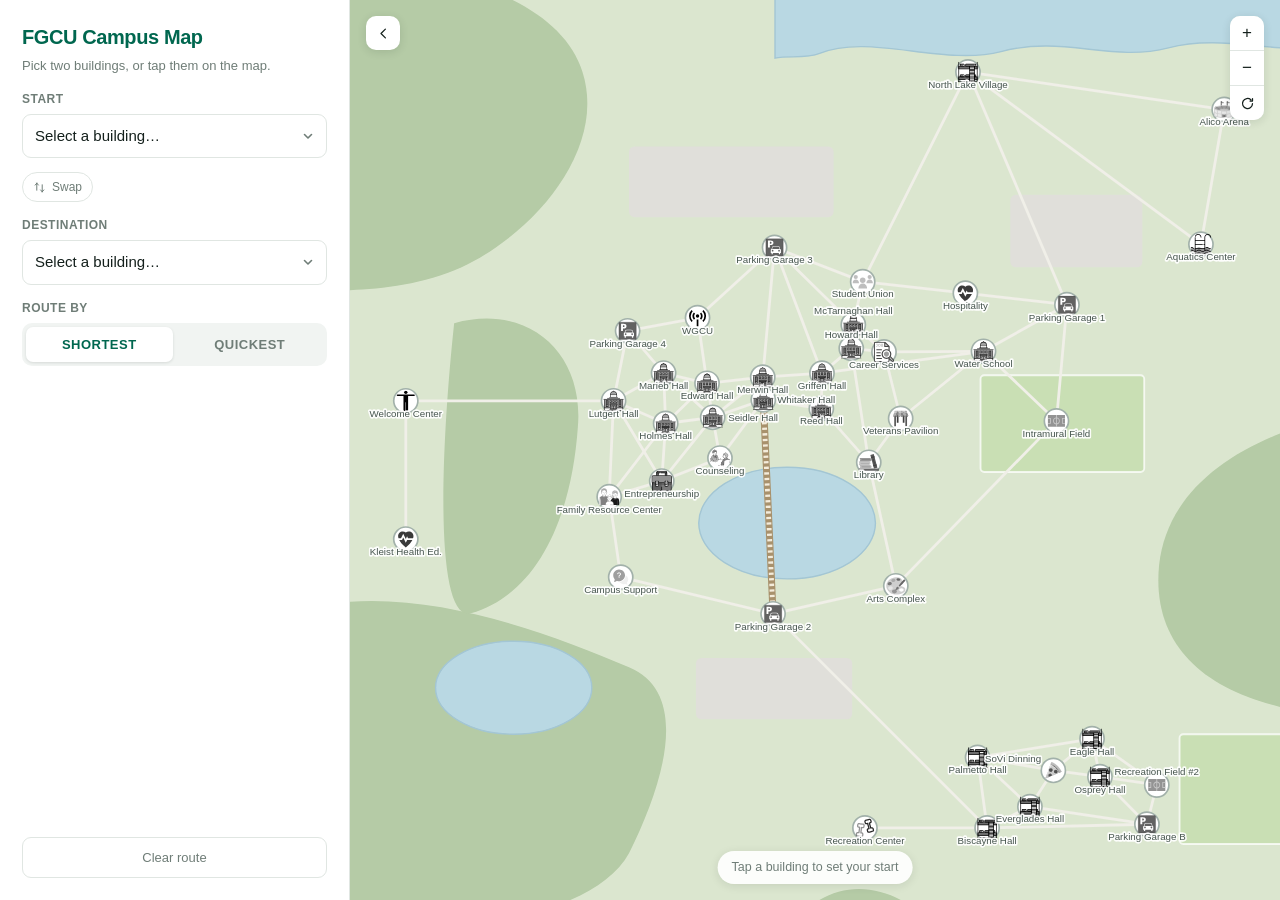
==== commit eb74dfc0: "fixed menu shrink button" ====
--- a/web/index.html
+++ b/web/index.html
@@ -578,9 +578,9 @@
             <!-- North lake: everything above North Lake Village (y60), no further
                  left than Parking Garage 3 (x457). Shore kept off the node at y48. -->
             <path class="water" d="M457,-260 L1080,-260 L1080,26 C1012,50 948,16 880,34 C818,50 768,20 700,38 C638,54 558,18 505,40 C490,46 472,42 457,45 Z" />
-            <ellipse class="water" cx="690" cy="675" rx="136" ry="82" />
             <ellipse class="water" cx="470" cy="545" rx="95" ry="60" />
             <ellipse class="water" cx="176" cy="722" rx="84" ry="50" />
+
           </g>
 
             <g id="layer-paths"></g>
--- a/web/styles.css
+++ b/web/styles.css
@@ -383,10 +383,11 @@
 /* ---------- building icons ---------- */
 
 .node.has-icon circle { r: 13; }
-.node.has-icon:hover circle { r: 27; }
-/* Only hover grows the disc: selection shows in the icon and the label. */
+/* Selection reads the same as hover, a notch smaller so hovering still shows.
+   Same specificity, so hover goes last to win on an already-selected node. */
 .node.has-icon.is-start circle,
-.node.has-icon.is-end circle { r: 13; }
+.node.has-icon.is-end circle { r: 31; }
+.node.has-icon:hover circle { r: 34; }
 
 /* The icon carries its own palette, so state reads as colour vs greyscale
    rather than a fill swap: an inline fill on each path outranks any we set. */
@@ -403,9 +404,9 @@
 .node.is-end .icon { filter: none; }
 
 /* Selected stays expanded, so the route's ends keep reading at a glance. */
-.node:hover .icon,
 .node.is-start .icon,
-.node.is-end .icon { transform: scale(2.4); }
+.node.is-end .icon { transform: scale(2.8); }
+.node:hover .icon { transform: scale(3.1); }
 
 @media (prefers-reduced-motion: reduce) {
   .icon { transition: none; }
@@ -424,10 +425,15 @@
   transition: font-size 0.14s ease, fill 0.14s ease, transform 0.14s ease;
 }
 
-/* Selected keeps a quiet emphasis; only hover grows it, same as the disc. */
-.label.is-active { font-weight: 700; font-size: 12px; fill: var(--ink); }
+/* Selected reads like hover a notch down, same as the disc and the icon. */
+.label.is-active { font-weight: 700; font-size: 17px; fill: var(--ink); }
 
 .label.is-hovered { font-weight: 700; font-size: 19px; fill: var(--ink); }
+
+/* Clear of the grown icon, which would otherwise cover the name it belongs to.
+   --tuck is the shift from the resting spot, measured per label in app.js. */
+.label.is-active,
+.label.is-hovered { transform: var(--tuck); }
 
 @media (prefers-reduced-motion: reduce) {
   .label { transition: none; }
@@ -502,4 +508,13 @@
   .map { order: -1; }
 
   .app.is-collapsed { grid-template-rows: 1fr; }
-}
+
+  /* The panel stacks below the map here, so the button drops to that edge and
+     the chevron points down at it. Rotating the button, not the icon, lets the
+     collapsed 180deg on the icon compose with this and point back up. */
+  .panel-toggle {
+    top: auto;
+    bottom: 16px;
+    rotate: -90deg;
+  }
+}
